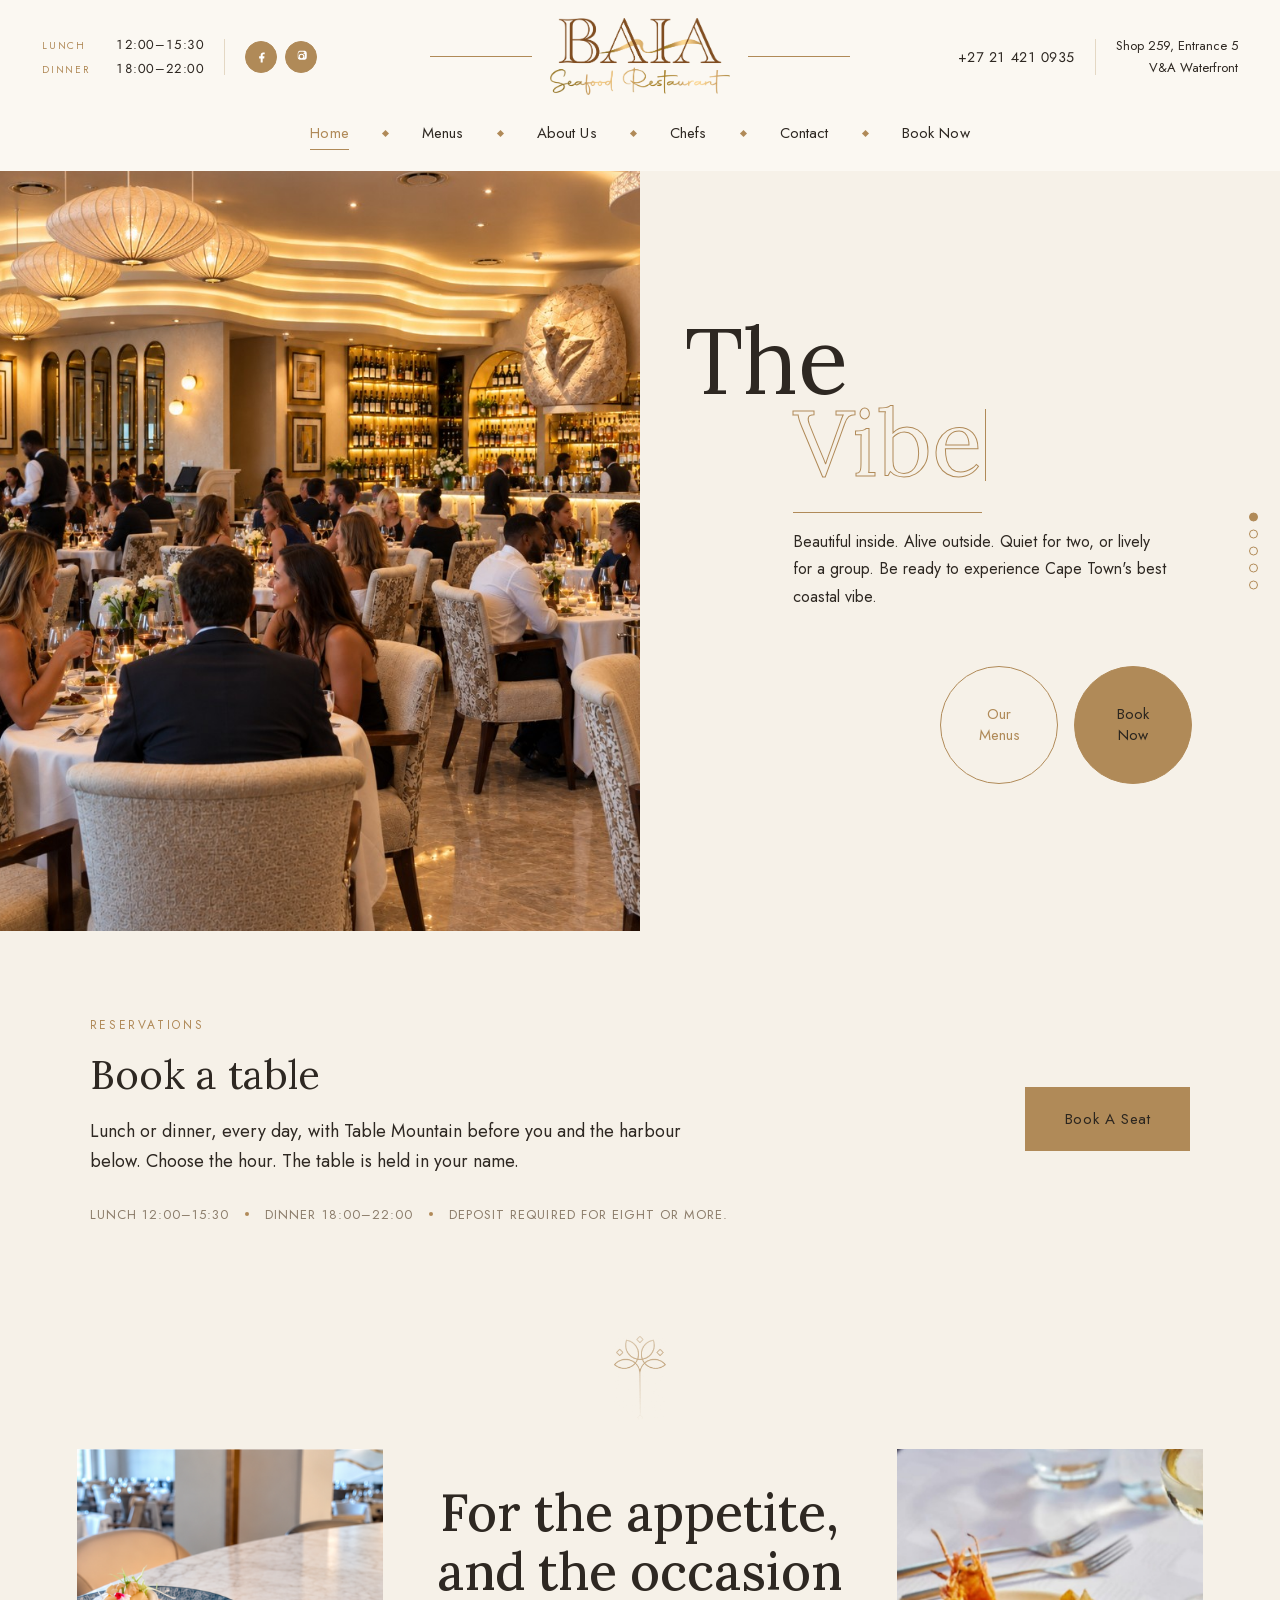
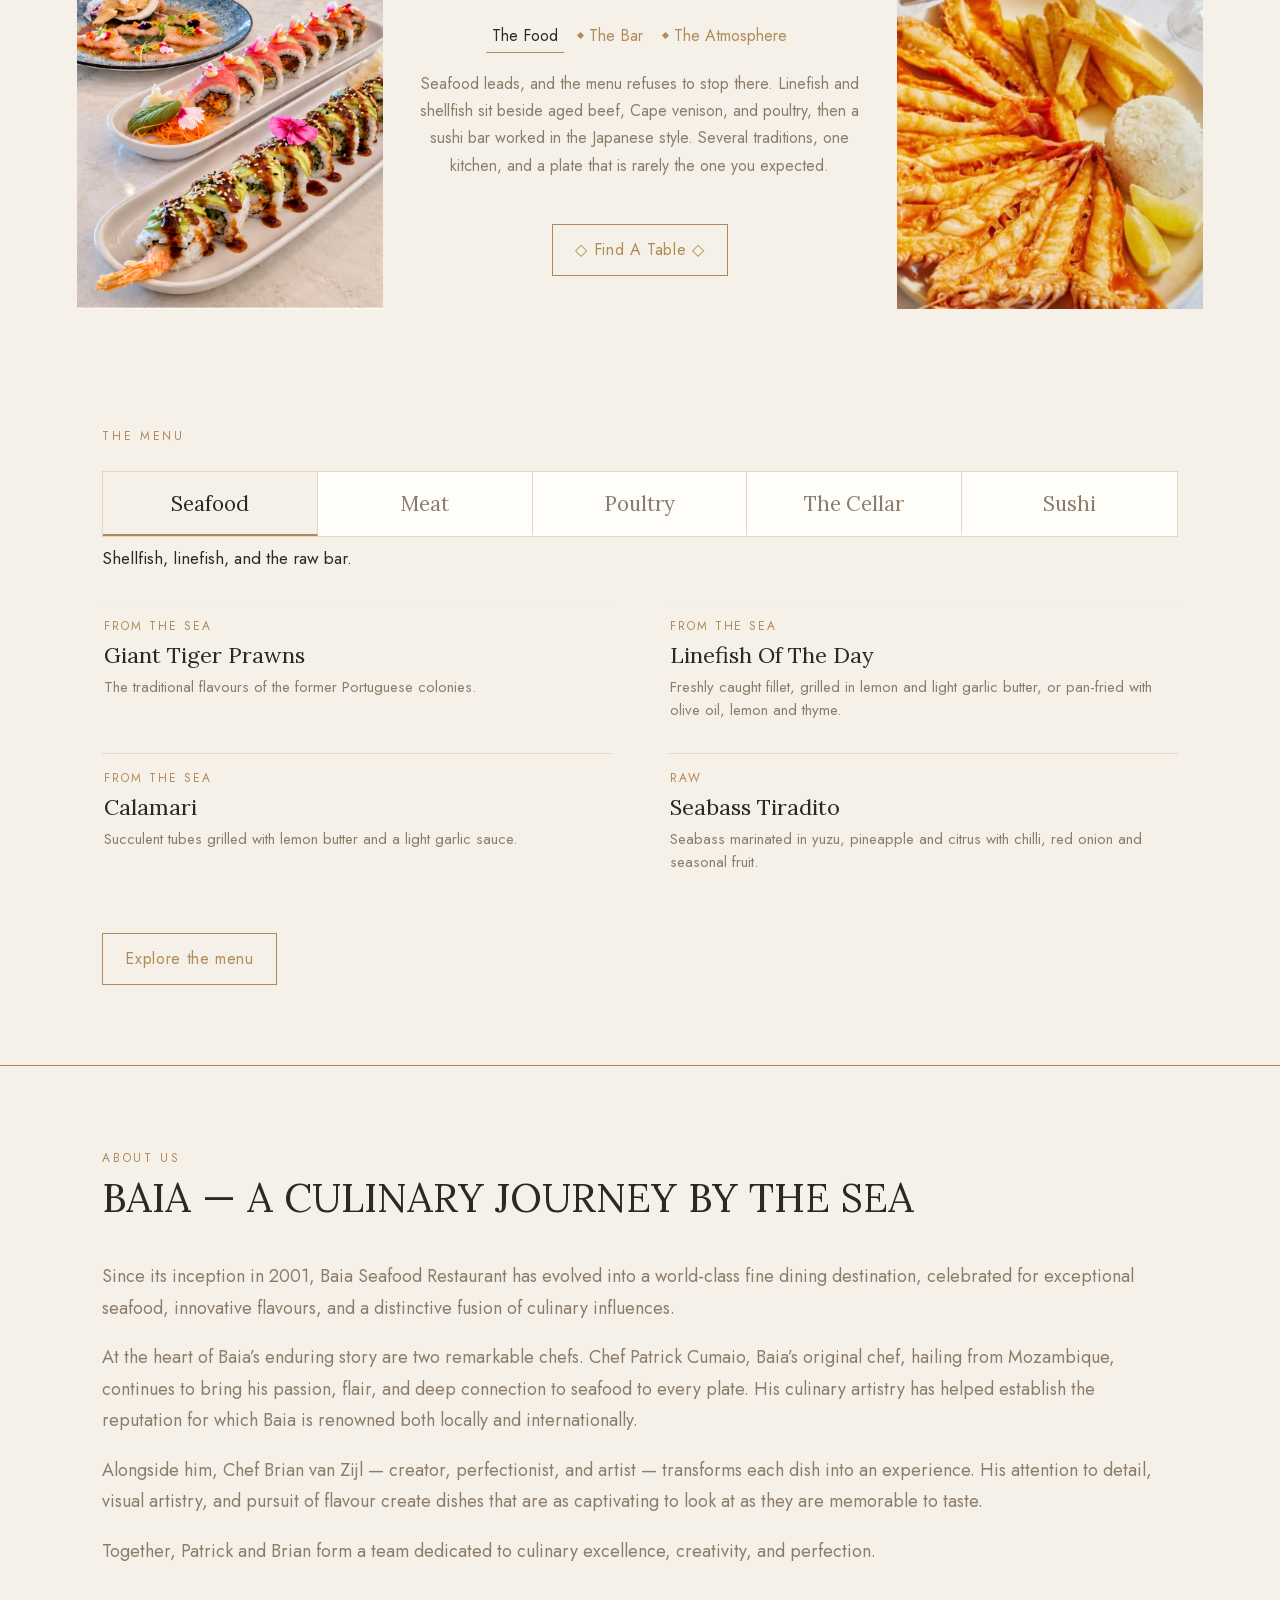
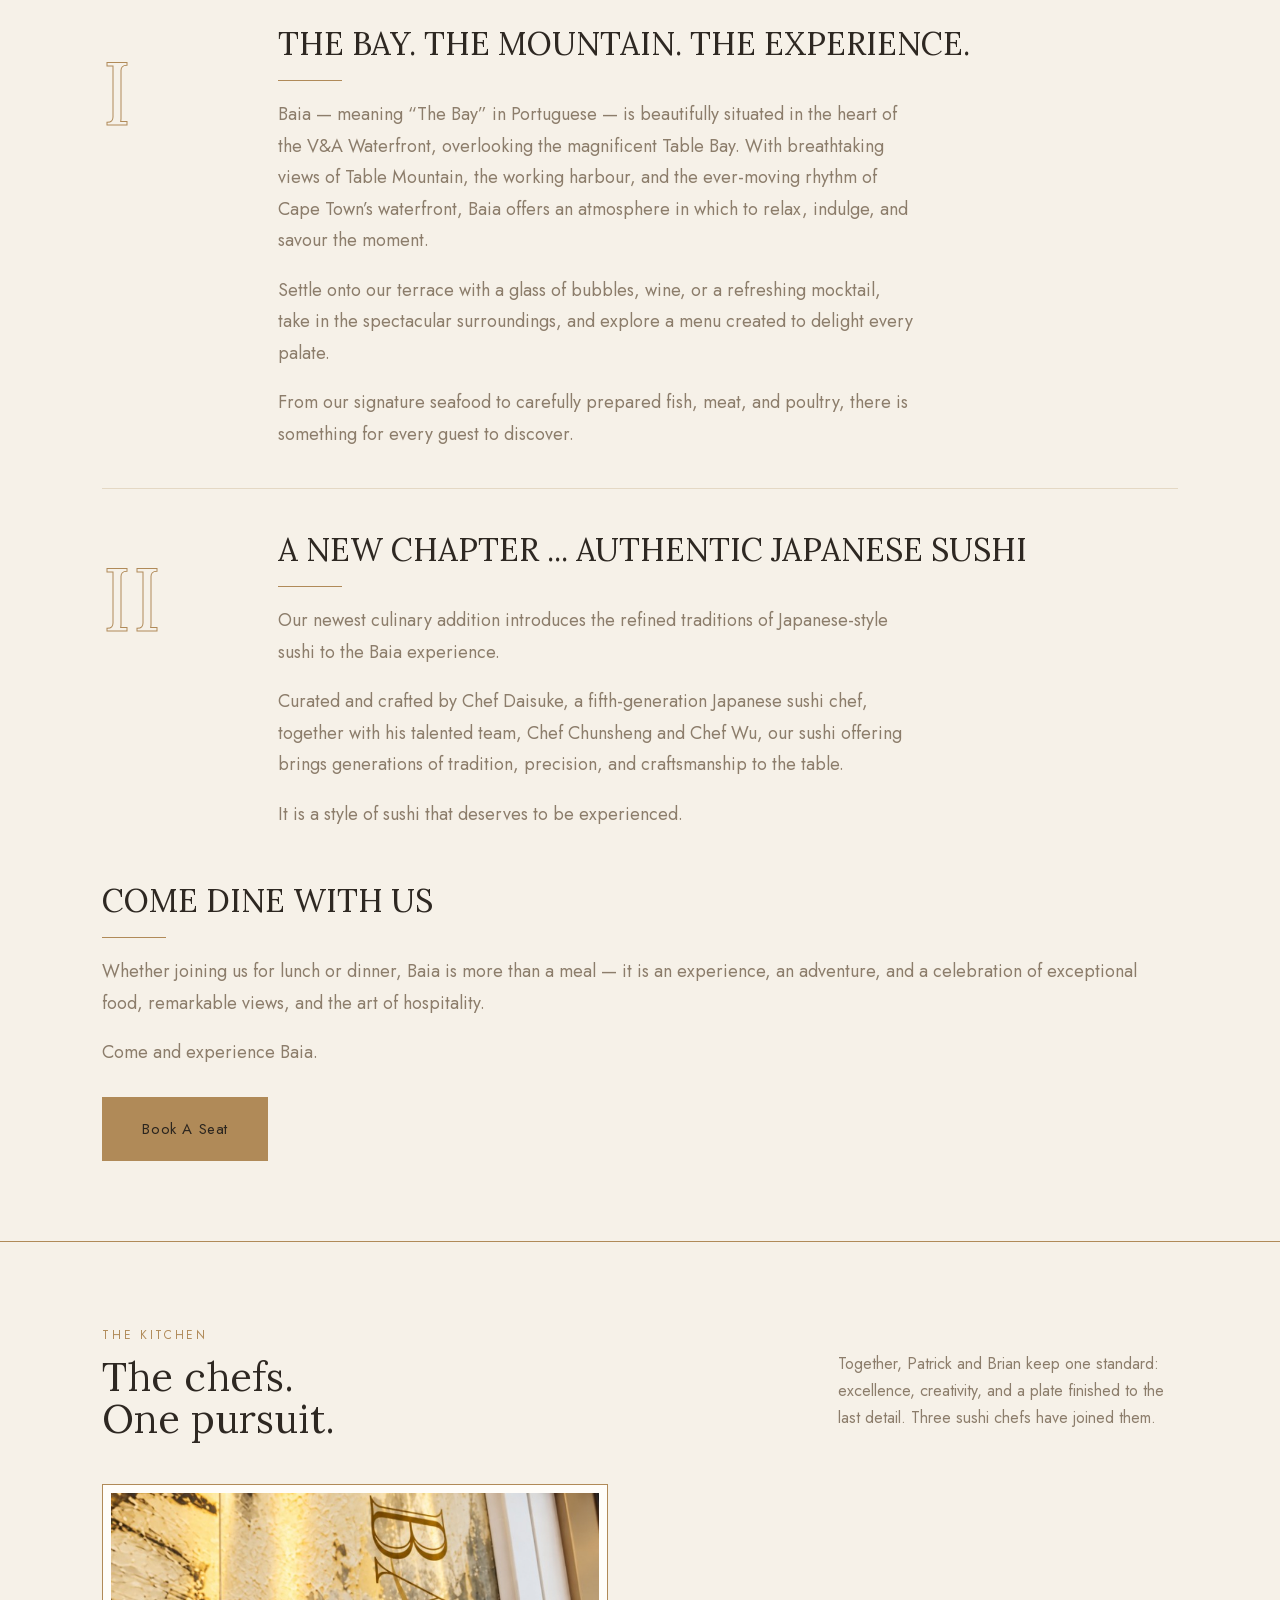
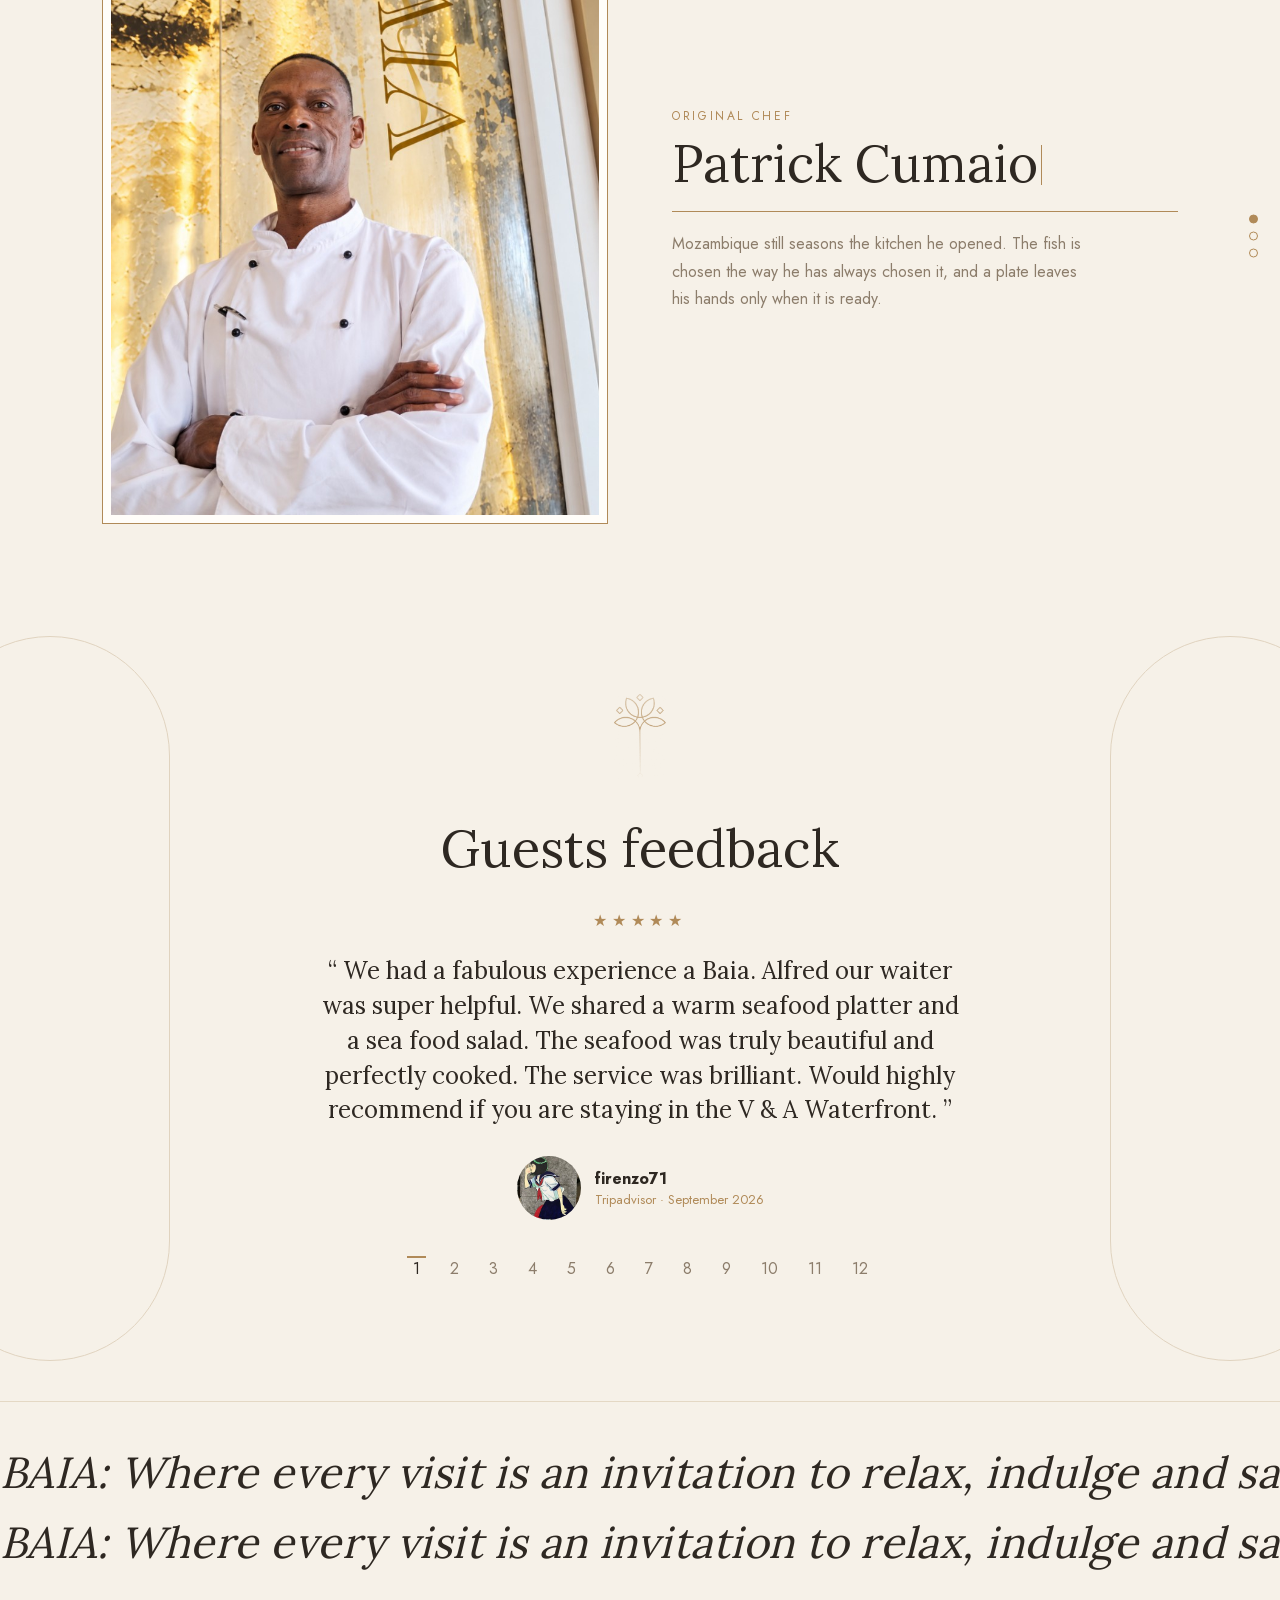
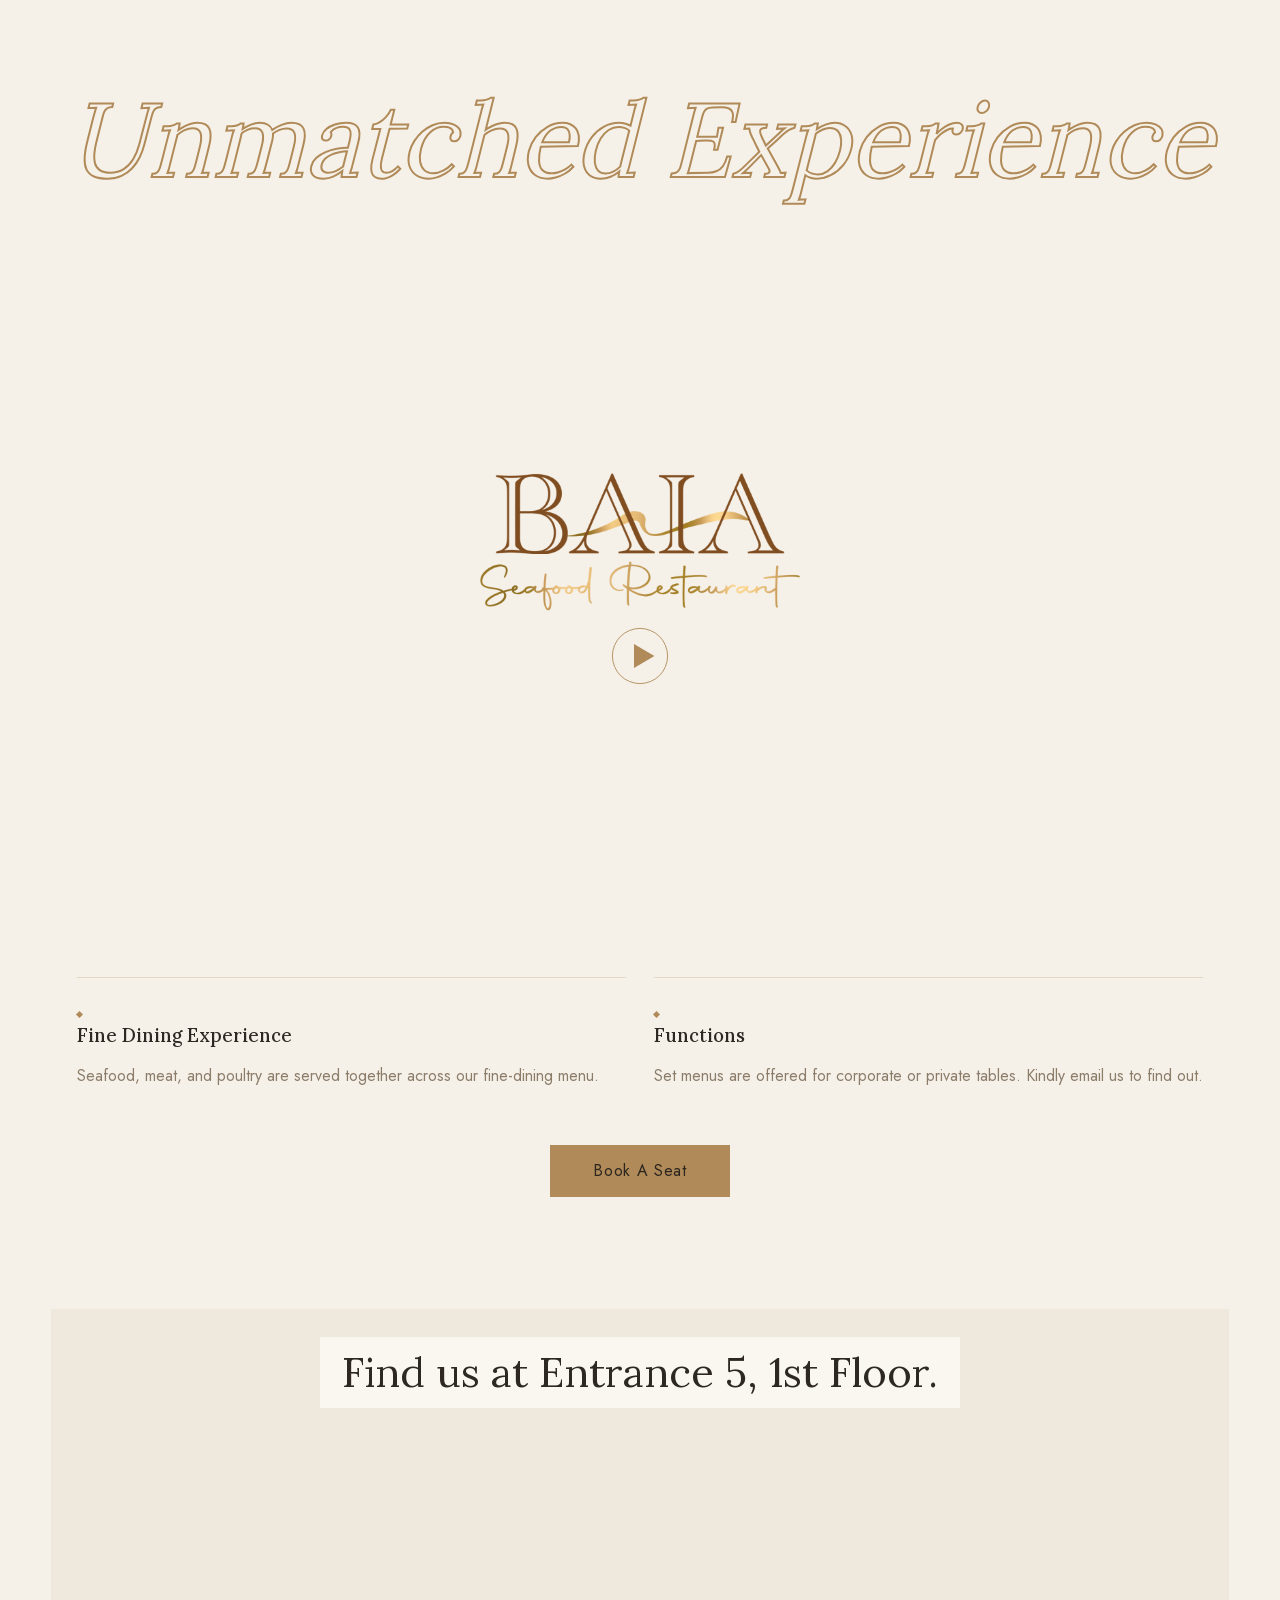
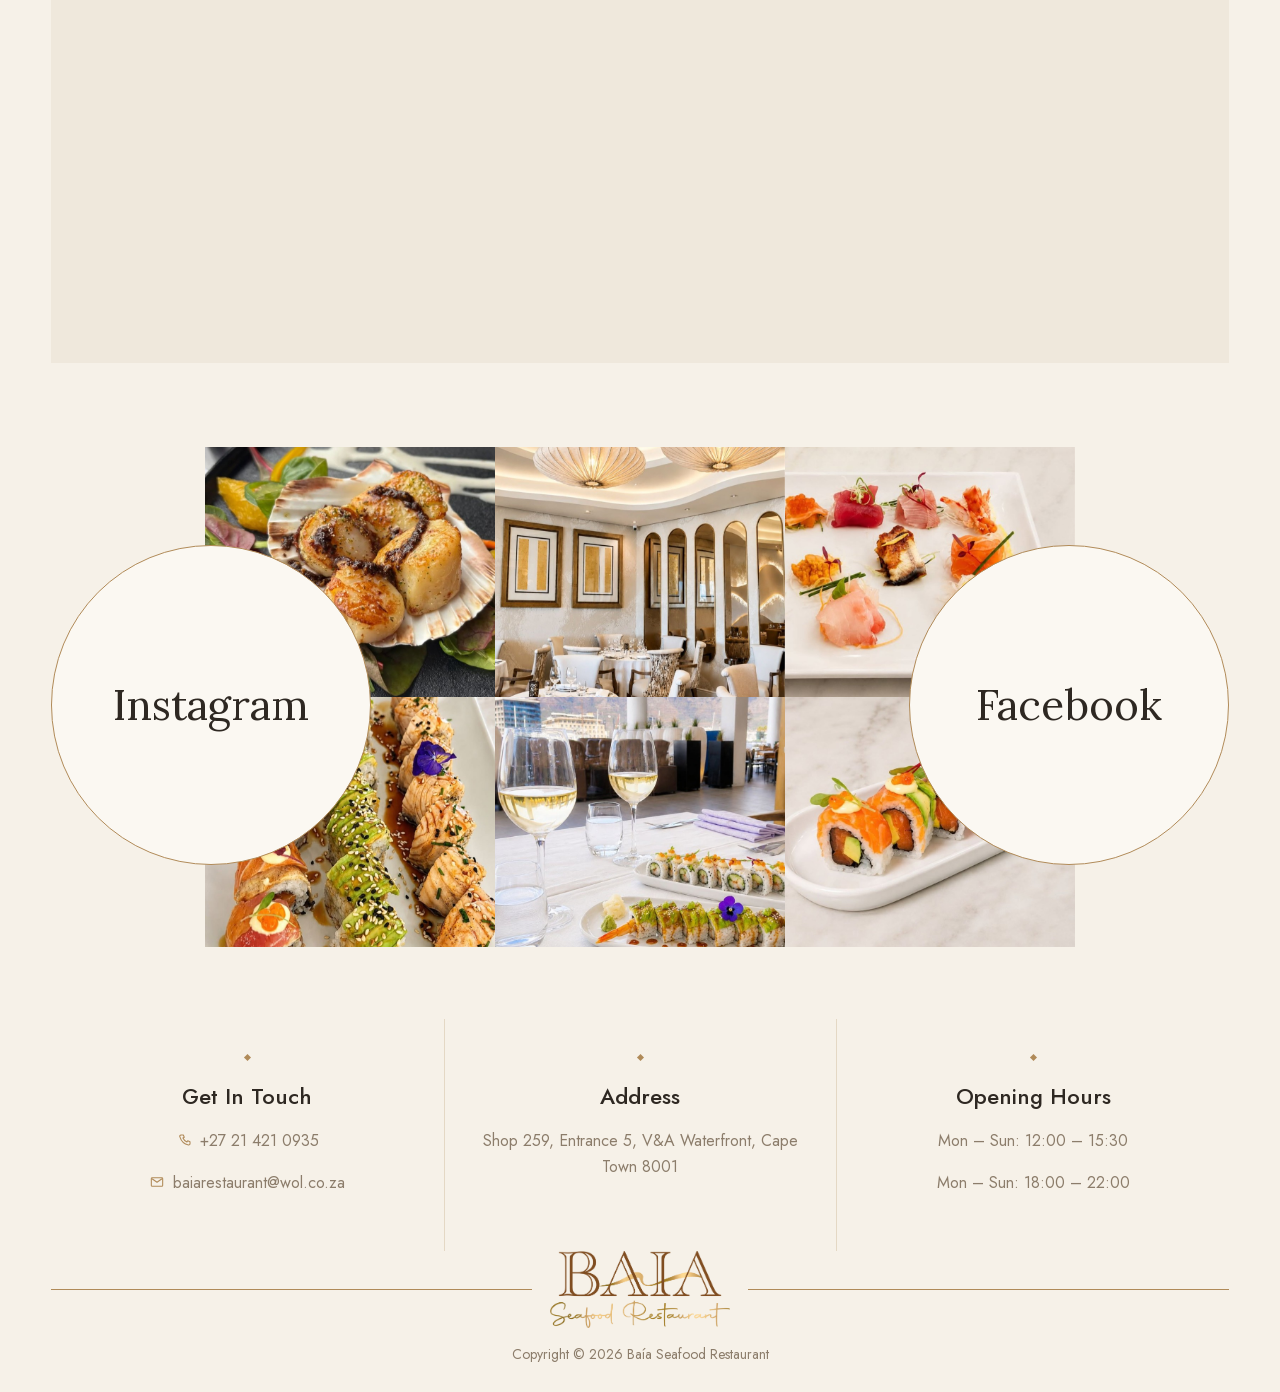
==== index.html @ c6feae3a "Publish the latest home page. Co-authored-by: Cursor <cursoragent@cursor.com>" ====
<!DOCTYPE html><!--lN_wIVDGVqinaaFvFel1m--><html lang="en" class="__variable_c19f6d __variable_d8f060"><head><meta charSet="utf-8"/><meta name="viewport" content="width=device-width, initial-scale=1"/><link rel="preload" href="/_next/static/media/5c0c2bcbaa4149ca-s.p.woff2" as="font" crossorigin="" type="font/woff2"/><link rel="preload" href="/_next/static/media/9dd75fadc5b3df29-s.p.woff2" as="font" crossorigin="" type="font/woff2"/><link rel="preload" as="image" href="/brand/baia-logo.png?v=4"/><link rel="preload" as="image" href="/shapes/s-shape-1.png?v=3"/><link rel="preload" as="image" href="/dishes/sushi-service.png"/><link rel="preload" as="image" href="/atmosphere/dining-floor.jpg"/><link rel="preload" as="image" href="/atmosphere/terrace-tables.jpg"/><link rel="preload" as="image" href="/dishes/prawn-plate.jpg"/><link rel="preload" as="image" href="/atmosphere/hero-3.jpg?v=2"/><link rel="preload" as="image" href="/atmosphere/lantern-room.jpg"/><link rel="preload" as="image" href="/chefs/patrick.jpg"/><link rel="preload" as="image" href="/reviews/firenzo71.jpg"/><link rel="stylesheet" href="/_next/static/css/e482112c09cebced.css" data-precedence="next"/><link rel="preload" as="script" fetchPriority="low" href="/_next/static/chunks/webpack-75a5e3ce0c363631.js"/><script src="/_next/static/chunks/4bd1b696-c023c6e3521b1417.js" async=""></script><script src="/_next/static/chunks/255-9c0c72a5d4870e58.js" async=""></script><script src="/_next/static/chunks/main-app-c6679bb073e35617.js" async=""></script><script src="/_next/static/chunks/619-ba102abea3e3d0e4.js" async=""></script><script src="/_next/static/chunks/813-b9c11788c8caf6c8.js" async=""></script><script src="/_next/static/chunks/app/layout-e9a6f1c3f19a4385.js" async=""></script><script src="/_next/static/chunks/app/page-f9fe40ddd2a63484.js" async=""></script><link rel="preload" as="image" href="/dishes/scallops.jpg"/><link rel="preload" as="image" href="/atmosphere/corner.jpg"/><link rel="preload" as="image" href="/dishes/sashimi.jpg"/><link rel="preload" as="image" href="/dishes/platter.jpg"/><link rel="preload" as="image" href="/atmosphere/terrace.jpg"/><link rel="preload" as="image" href="/dishes/rolls.jpg"/><meta name="next-size-adjust" content=""/><title>Baía Seafood Restaurant</title><meta name="description" content="Baía, pronounced Ba-hia, is a seafood restaurant upstairs at Entrance 5, V&amp;A Waterfront, Cape Town."/><script src="/_next/static/chunks/polyfills-42372ed130431b0a.js" noModule=""></script></head><body><div hidden=""><!--$--><!--/$--></div><div class="loader is-on" aria-hidden="false"><img class="logo " src="/brand/baia-logo.png?v=4" alt="Baía Seafood Restaurant"/></div><header class="site-header "><div class="utility"><div class="utility-side utility-left"><dl class="utility-hours"><div><dt>Lunch</dt><dd>12:00–15:30</dd></div><div><dt>Dinner</dt><dd>18:00–22:00</dd></div></dl><span class="utility-split" aria-hidden="true"></span><span class="follow"><a href="https://www.facebook.com/baiaseafoodrestaurant/" aria-label="Facebook" target="_blank" rel="noreferrer"><svg viewBox="0 0 24 24" aria-hidden="true"><path fill="currentColor" d="M14.8 8.4h2.3V5.4h-2.3c-2.5 0-4.1 1.6-4.1 4.2v1.9H8.2V15h2.5v6.6h3.2V15h2.4l.4-3.5h-2.8V9.7c0-.8.3-1.3 1.3-1.3z"></path></svg></a><a href="https://www.instagram.com/baiaseafoodrestaurant/" aria-label="Instagram" target="_blank" rel="noreferrer"><svg viewBox="0 0 24 24" aria-hidden="true"><path fill="currentColor" d="M12 7.6a4.4 4.4 0 1 0 0 8.8 4.4 4.4 0 0 0 0-8.8zm0 7.2a2.8 2.8 0 1 1 0-5.6 2.8 2.8 0 0 1 0 5.6zM17.2 7.1a1 1 0 1 1-2 0 1 1 0 0 1 2 0zM12 4.4c1.5 0 1.6 0 2.2.1.5 0 .9.1 1.2.2.4.2.6.3.9.6.2.2.4.5.6.9.1.3.2.7.2 1.2.1.6.1.7.1 2.2s0 1.6-.1 2.2c0 .5-.1.9-.2 1.2-.2.4-.4.6-.6.9-.3.2-.5.4-.9.6-.3.1-.7.2-1.2.2-.6.1-.7.1-2.2.1s-1.6 0-2.2-.1c-.5 0-.9-.1-1.2-.2-.4-.2-.6-.4-.9-.6-.2-.3-.4-.5-.6-.9-.1-.3-.2-.7-.2-1.2-.1-.6-.1-.7-.1-2.2s0-1.6.1-2.2c0-.5.1-.9.2-1.2.2-.4.4-.7.6-.9.3-.3.5-.4.9-.6.3-.1.7-.2 1.2-.2.6-.1.7-.1 2.2-.1zm0-1.6c-1.5 0-1.7 0-2.3.1-.6 0-1.1.1-1.5.3-.4.1-.8.4-1.1.7-.3.3-.6.7-.7 1.1-.2.4-.3.9-.3 1.5C6 7.1 6 7.3 6 8.8v2.4c0 1.5 0 1.7.1 2.3.1.6.1 1.1.3 1.5.1.4.4.8.7 1.1.3.3.7.6 1.1.7.4.2.9.3 1.5.3.6.1.8.1 2.3.1h2.4c1.5 0 1.7 0 2.3-.1.6 0 1.1-.1 1.5-.3.4-.1.8-.4 1.1-.7.3-.3.6-.7.7-1.1.2-.4.3-.9.3-1.5.1-.6.1-.8.1-2.3V8.8c0-1.5 0-1.7-.1-2.3 0-.6-.1-1.1-.3-1.5-.1-.4-.4-.8-.7-1.1-.3-.3-.7-.6-1.1-.7-.4-.2-.9-.3-1.5-.3-.6-.1-.8-.1-2.3-.1H12z"></path></svg></a></span></div><div class="utility-center"><span class="rule"></span><a class="utility-logo" aria-label="Baía home" href="/"><img class="logo " src="/brand/baia-logo.png?v=4" alt="Baía Seafood Restaurant"/></a><span class="rule"></span></div><div class="utility-side utility-right"><a class="utility-phone" href="tel:+27214210935">+27 21 421 0935</a><span class="utility-split" aria-hidden="true"></span><a class="utility-address" href="https://www.google.com/maps/search/?api=1&amp;query=Baia+Seafood+Restaurant+Shop+259+Entrance+5+V%26A+Waterfront+Cape+Town+8001" target="_blank" rel="noreferrer"><span>Shop 259, Entrance 5</span><span>V&amp;A Waterfront</span></a></div></div><div class="nav-bar"><a class="nav-logo" aria-label="Baía home" href="/"><img class="logo " src="/brand/baia-logo.png?v=4" alt="Baía Seafood Restaurant"/></a><button type="button" class="burger" aria-label="Open navigation"><span></span><span></span><span></span></button><nav class="main-nav" aria-label="Primary"><a class="is-active" href="/">Home</a><i class="diamond" aria-hidden="true"></i><a href="/#explore">Menus</a><i class="diamond" aria-hidden="true"></i><a href="/#about">About Us</a><i class="diamond" aria-hidden="true"></i><a href="/#chefs">Chefs</a><i class="diamond" aria-hidden="true"></i><a href="/#footer">Contact</a><i class="diamond" aria-hidden="true"></i><a href="https://www.dineplan.com/restaurant/baia-seafood-restaurant" target="_blank" rel="noreferrer">Book Now</a></nav><button type="button" class="dot-grid" aria-label="Open panel"><i></i><i></i><i></i><i></i><i></i><i></i><i></i><i></i><i></i></button></div></header><div class="offcanvas "><button type="button" class="sheet-close">Close</button><img class="logo " src="/brand/baia-logo.png?v=4" alt="Baía Seafood Restaurant"/><p>BAIA: Where every visit is an invitation to relax, indulge and savour the best of Cape Town&#x27;s coastal dining.</p><a class="off-line" href="tel:+27214210935"><svg viewBox="0 0 24 24" aria-hidden="true"><path fill="none" stroke="currentColor" stroke-width="1.6" stroke-linecap="round" stroke-linejoin="round" d="M8 3h3l1.4 3.4-2 1.2a12 12 0 0 0 6 6l1.2-2L21 13v3a2 2 0 0 1-2.2 2A17 17 0 0 1 6 6.2 2 2 0 0 1 8 3z"></path></svg>+27 21 421 0935</a><a class="off-line" href="mailto:baiarestaurant@wol.co.za"><svg viewBox="0 0 24 24" aria-hidden="true"><rect x="3.5" y="5.5" width="17" height="13" rx="1.4" fill="none" stroke="currentColor" stroke-width="1.6"></rect><path d="M4.5 7.2 12 12.4l7.5-5.2" fill="none" stroke="currentColor" stroke-width="1.6" stroke-linejoin="round"></path></svg>baiarestaurant@wol.co.za</a><a class="off-address" href="https://www.google.com/maps/search/?api=1&amp;query=Baia+Seafood+Restaurant+Shop+259+Entrance+5+V%26A+Waterfront+Cape+Town+8001" target="_blank" rel="noreferrer">Shop 259, Entrance 5, V&amp;A Waterfront, Cape Town 8001</a><div class="off-map"><iframe title="Map of Baía at the V&amp;A Waterfront" src="https://maps.google.com/maps?q=Shop%20259%20Entrance%205%20V%26A%20Waterfront%20Cape%20Town%208001&amp;z=16&amp;output=embed" loading="lazy"></iframe><a class="map-open" href="https://www.google.com/maps/search/?api=1&amp;query=Baia+Seafood+Restaurant+Shop+259+Entrance+5+V%26A+Waterfront+Cape+Town+8001" target="_blank" rel="noreferrer" aria-label="Open Shop 259, Entrance 5, V&amp;A Waterfront, Cape Town 8001 in Google Maps"></a></div><a class="btn-fill off-book" href="https://www.dineplan.com/restaurant/baia-seafood-restaurant" target="_blank" rel="noreferrer">Book Now</a></div><div class="cursor-outer" aria-hidden="true"></div><div class="cursor-inner" aria-hidden="true"></div><main><section class="hero"><div class="hero-photo"><div class="hero-depth"><div class="hero-frame is-on " style="background-image:url(/atmosphere/hero-4.jpg?v=2);opacity:1;z-index:3" aria-hidden="false"></div><div class="hero-frame  " style="background-image:url(/atmosphere/occasion.jpg);opacity:0;z-index:2" aria-hidden="true"></div><div class="hero-frame  " style="background-image:url(/atmosphere/hero-1.jpg?v=2);opacity:0;z-index:2" aria-hidden="true"></div><div class="hero-frame  " style="background-image:url(/atmosphere/hero-2.jpg?v=2);opacity:0;z-index:2" aria-hidden="true"></div><div class="hero-frame  " style="background-image:url(/atmosphere/hero-3.jpg?v=2);opacity:0;z-index:2" aria-hidden="true"></div></div></div><div class="hero-copy"><h1 aria-label="The Vibe"><span class="hero-line"><span class="hero-ghost" aria-hidden="true">The</span><span class="hero-live" aria-hidden="true"><i class="hero-caret"></i></span></span><span class="hero-line hero-outline"><span class="hero-ghost" aria-hidden="true">Vibe</span><span class="hero-live" aria-hidden="true"></span><span class="hero-meter" aria-hidden="true"><span style="animation-duration:9520ms"></span></span></span></h1><p>Beautiful inside. Alive outside. Quiet for two, or lively for a group. Be ready to experience Cape Town&#x27;s best coastal vibe.</p><div class="hero-actions"><a class="hero-circle" href="#explore">Our<br/>Menus</a><a class="hero-circle is-gold" href="https://www.dineplan.com/restaurant/baia-seafood-restaurant" target="_blank" rel="noreferrer">Book<br/>Now</a></div></div><div class="hero-dots" role="tablist" aria-label="Hero slides"><button type="button" class="is-on" aria-label="Slide 1"></button><button type="button" class="" aria-label="Slide 2"></button><button type="button" class="" aria-label="Slide 3"></button><button type="button" class="" aria-label="Slide 4"></button><button type="button" class="" aria-label="Slide 5"></button></div></section><section class="booking" id="book"><div class="booking-row"><div class="booking-copy"><p class="kicker">Reservations</p><h2>Book a table</h2><p>Lunch or dinner, every day, with Table Mountain before you and the harbour below. Choose the hour. The table is held in your name.</p><ul class="booking-facts"><li>Lunch 12:00–15:30</li><li>Dinner 18:00–22:00</li><li>Deposit required for eight or more.</li></ul></div><a class="btn-fill booking-cta" href="https://www.dineplan.com/restaurant/baia-seafood-restaurant" target="_blank" rel="noreferrer">Book A Seat</a></div></section><section class="story" id="story"><div class="story-mark"><img class="floral" src="/shapes/s-shape-1.png?v=3" alt=""/></div><div class="reveal  story-grid"><div class="story-photo"><img class="is-on" src="/dishes/sushi-service.png" alt="Sushi and sashimi" aria-hidden="false"/><img class="" src="/atmosphere/dining-floor.jpg" alt="The dining room" aria-hidden="true"/><img class="" src="/atmosphere/terrace-tables.jpg" alt="The terrace and Table Mountain" aria-hidden="true"/></div><div class="story-copy"><h2>For the appetite, and the occasion</h2><div class="tabs"><span><button type="button" class="is-on">The Food</button></span><span><i class="diamond" aria-hidden="true"></i><button type="button" class="">The Bar</button></span><span><i class="diamond" aria-hidden="true"></i><button type="button" class="">The Atmosphere</button></span></div><div class="story-body"><p class="is-in">Seafood leads, and the menu refuses to stop there. Linefish and shellfish sit beside aged beef, Cape venison, and poultry, then a sushi bar worked in the Japanese style. Several traditions, one kitchen, and a plate that is rarely the one you expected.</p></div><a class="btn-line" href="https://www.dineplan.com/restaurant/baia-seafood-restaurant" target="_blank" rel="noreferrer">◇ Find A Table ◇</a></div><div class="story-photo"><img class="is-on" src="/dishes/prawn-plate.jpg" alt="Prawns with rice and chips" aria-hidden="false"/><img class="" src="/atmosphere/hero-3.jpg?v=2" alt="The wine wall" aria-hidden="true"/><img class="" src="/atmosphere/lantern-room.jpg" alt="The dining room in the evening" aria-hidden="true"/></div></div></section><section class="menu-explore" id="explore" aria-label="The menu"><div class="menu-head"><p class="kicker">The menu</p><div class="menu-chapters" role="tablist" aria-label="Menu chapters"><button type="button" role="tab" id="chapter-seafood" aria-selected="true" aria-controls="explore-panel" tabindex="0" class="is-on"><span>Seafood</span></button><button type="button" role="tab" id="chapter-meat" aria-selected="false" aria-controls="explore-panel" tabindex="-1" class=""><span>Meat</span></button><button type="button" role="tab" id="chapter-poultry" aria-selected="false" aria-controls="explore-panel" tabindex="-1" class=""><span>Poultry</span></button><button type="button" role="tab" id="chapter-cellar" aria-selected="false" aria-controls="explore-panel" tabindex="-1" class=""><span>The Cellar</span></button><button type="button" role="tab" id="chapter-sushi" aria-selected="false" aria-controls="explore-panel" tabindex="-1" class=""><span>Sushi</span></button></div><p class="menu-intro">Shellfish, linefish, and the raw bar.</p></div><div class="menu-reel is-single is-still" id="explore-panel" role="tabpanel" aria-labelledby="chapter-seafood" style="--rows:2"></div><button type="button" class="btn-line" aria-haspopup="dialog" aria-expanded="false">Explore the menu</button></section><section class="about" id="about" aria-label="About us"><div class="about-lead"><p class="kicker">About us</p><h2><span class="about-line"><span>BAIA — A CULINARY JOURNEY BY THE SEA</span></span></h2></div><div class="about-prose"><p>Since its inception in 2001, Baia Seafood Restaurant has evolved into a world-class fine dining destination, celebrated for exceptional seafood, innovative flavours, and a distinctive fusion of culinary influences.</p><p>At the heart of Baia’s enduring story are two remarkable chefs. Chef Patrick Cumaio, Baia’s original chef, hailing from Mozambique, continues to bring his passion, flair, and deep connection to seafood to every plate. His culinary artistry has helped establish the reputation for which Baia is renowned both locally and internationally.</p><p>Alongside him, Chef Brian van Zijl — creator, perfectionist, and artist — transforms each dish into an experience. His attention to detail, visual artistry, and pursuit of flavour create dishes that are as captivating to look at as they are memorable to taste.</p><p>Together, Patrick and Brian form a team dedicated to culinary excellence, creativity, and perfection.</p></div><div class="about-spread"><article><span class="about-mark" aria-hidden="true">I</span><div class="about-copy"><h3>THE BAY. THE MOUNTAIN. THE EXPERIENCE.</h3><p>Baia — meaning “The Bay” in Portuguese — is beautifully situated in the heart of the V&amp;A Waterfront, overlooking the magnificent Table Bay. With breathtaking views of Table Mountain, the working harbour, and the ever-moving rhythm of Cape Town’s waterfront, Baia offers an atmosphere in which to relax, indulge, and savour the moment.</p><p>Settle onto our terrace with a glass of bubbles, wine, or a refreshing mocktail, take in the spectacular surroundings, and explore a menu created to delight every palate.</p><p>From our signature seafood to carefully prepared fish, meat, and poultry, there is something for every guest to discover.</p></div></article><article><span class="about-mark" aria-hidden="true">II</span><div class="about-copy"><h3>A NEW CHAPTER ... AUTHENTIC JAPANESE SUSHI</h3><p>Our newest culinary addition introduces the refined traditions of Japanese-style sushi to the Baia experience.</p><p>Curated and crafted by Chef Daisuke, a fifth-generation Japanese sushi chef, together with his talented team, Chef Chunsheng and Chef Wu, our sushi offering brings generations of tradition, precision, and craftsmanship to the table.</p><p>It is a style of sushi that deserves to be experienced.</p></div></article></div><div class="about-close"><h3>COME DINE WITH US</h3><p>Whether joining us for lunch or dinner, Baia is more than a meal — it is an experience, an adventure, and a celebration of exceptional food, remarkable views, and the art of hospitality.</p><p>Come and experience Baia.</p><a class="btn-fill booking-cta" href="https://www.dineplan.com/restaurant/baia-seafood-restaurant" target="_blank" rel="noreferrer">Book A Seat</a></div></section><section class="chefs" id="chefs" aria-label="The chefs"><div class="chefs-head"><div><p class="kicker">The kitchen</p><h2>The chefs.<br/>One pursuit.</h2></div><p>Together, Patrick and Brian keep one standard: excellence, creativity, and a plate finished to the last detail. Three sushi chefs have joined them.</p></div><div class="chef-show"><div class="chef-stage"><div class="chef-layer is-in"><div class="chef-frame"><img src="/chefs/patrick.jpg" alt=""/></div><div class="chef-copy"><p class="kicker">Original chef</p><h3 aria-label="Patrick Cumaio"><span class="chef-name-ghost" aria-hidden="true">Patrick Cumaio</span><span class="chef-name-live" aria-hidden="true">Patrick Cumaio</span></h3><div class="chef-line" aria-hidden="true"><span></span></div><p>Mozambique still seasons the kitchen he opened. The fish is chosen the way he has always chosen it, and a plate leaves his hands only when it is ready.</p></div></div></div><div class="chef-dots" role="tablist" aria-label="Chefs"><button type="button" class="is-on" aria-label="Patrick Cumaio"></button><button type="button" class="" aria-label="Brian van Zijl"></button><button type="button" class="" aria-label="Sushi Chefs"></button></div></div></section><section class="quotes"><div class="frame frame-l"></div><div class="frame frame-r"></div><div class="story-mark"><img class="floral" src="/shapes/s-shape-1.png?v=3" alt=""/></div><h2 class="quotes-title">Guests feedback</h2><a class="quotes-link" href="https://www.tripadvisor.com/ShowUserReviews-g312659-d786129-r1079598096-Baia_Seafood_Restaurant-Cape_Town_Central_Western_Cape.html" target="_blank" rel="noreferrer" aria-label="Read firenzo71&#x27;s review on Tripadvisor"><p class="stars" aria-hidden="true">★★★★★</p><blockquote>“ <!-- -->We had a fabulous experience a Baia. Alfred our waiter was super helpful. We shared a warm seafood platter and a sea food salad. The seafood was truly beautiful and perfectly cooked. The service was brilliant. Would highly recommend if you are staying in the V &amp; A Waterfront.<!-- --> ”</blockquote><figure><img src="/reviews/firenzo71.jpg" alt="firenzo71"/><figcaption><strong>firenzo71</strong><span>Tripadvisor<!-- --> · <!-- -->September 2026</span></figcaption></figure></a><div class="pager"><button type="button" class="is-on">1</button><button type="button" class="">2</button><button type="button" class="">3</button><button type="button" class="">4</button><button type="button" class="">5</button><button type="button" class="">6</button><button type="button" class="">7</button><button type="button" class="">8</button><button type="button" class="">9</button><button type="button" class="">10</button><button type="button" class="">11</button><button type="button" class="">12</button></div></section><section class="marquee" aria-label="BAIA: Where every visit is an invitation to relax, indulge and savour the best of Cape Town&#x27;s coastal dining."><div class="marquee-row"><div class="marquee-track" aria-hidden="true"><span class="marquee-item"><em>BAIA: Where every visit is an invitation to relax, indulge and savour the best of Cape Town&#x27;s coastal dining.</em><i class="diamond"></i></span><span class="marquee-item"><em>BAIA: Where every visit is an invitation to relax, indulge and savour the best of Cape Town&#x27;s coastal dining.</em><i class="diamond"></i></span><span class="marquee-item"><em>BAIA: Where every visit is an invitation to relax, indulge and savour the best of Cape Town&#x27;s coastal dining.</em><i class="diamond"></i></span><span class="marquee-item"><em>BAIA: Where every visit is an invitation to relax, indulge and savour the best of Cape Town&#x27;s coastal dining.</em><i class="diamond"></i></span></div></div><div class="marquee-row marquee-row-rev"><div class="marquee-track" aria-hidden="true"><span class="marquee-item"><em>BAIA: Where every visit is an invitation to relax, indulge and savour the best of Cape Town&#x27;s coastal dining.</em><i class="diamond"></i></span><span class="marquee-item"><em>BAIA: Where every visit is an invitation to relax, indulge and savour the best of Cape Town&#x27;s coastal dining.</em><i class="diamond"></i></span><span class="marquee-item"><em>BAIA: Where every visit is an invitation to relax, indulge and savour the best of Cape Town&#x27;s coastal dining.</em><i class="diamond"></i></span><span class="marquee-item"><em>BAIA: Where every visit is an invitation to relax, indulge and savour the best of Cape Town&#x27;s coastal dining.</em><i class="diamond"></i></span></div></div></section><section class="video-block"><h2 class="video-word">Unmatched Experience</h2><div class="video-stage"><div class="video-cinema is-still" aria-hidden="true"><img class="video-logo" src="/brand/baia-logo.png?v=4" alt=""/><div class="play-btn"><span class="play-mark" aria-hidden="true"><svg viewBox="0 0 120 120"><circle class="play-ring" cx="60" cy="60" r="46" fill="none" stroke="currentColor" stroke-width="1.5"></circle><path class="play-triangle" d="M50 40 L84 60 L50 80 Z" fill="currentColor"></path></svg></span></div></div></div></section><section class="services" aria-label="The house"><div class="services-row"><article><i class="diamond" aria-hidden="true"></i><h3>Fine Dining Experience</h3><p>Seafood, meat, and poultry are served together across our fine-dining menu.</p></article><article><i class="diamond" aria-hidden="true"></i><h3>Functions</h3><p>Set menus are offered for corporate or private tables. Kindly email us to find out.</p></article></div><a class="btn-fill services-book" href="https://www.dineplan.com/restaurant/baia-seafood-restaurant" target="_blank" rel="noreferrer">Book A Seat</a></section><section class="location" id="visit"><div class="loc-top"><div class="map-wrap"><iframe title="Map of Baía at the V&amp;A Waterfront" src="https://maps.google.com/maps?q=Shop%20259%20Entrance%205%20V%26A%20Waterfront%20Cape%20Town%208001&amp;z=16&amp;output=embed" loading="lazy"></iframe><h2 class="map-title">Find us at Entrance 5, 1st Floor.</h2><a class="map-open" href="https://www.google.com/maps/search/?api=1&amp;query=Baia+Seafood+Restaurant+Shop+259+Entrance+5+V%26A+Waterfront+Cape+Town+8001" target="_blank" rel="noreferrer" aria-label="Open Shop 259, Entrance 5, V&amp;A Waterfront, Cape Town 8001 in Google Maps"></a></div></div></section><section class="instagram" id="instagram"><a class="ig-badge" href="https://www.instagram.com/baiaseafoodrestaurant/" target="_blank" rel="noreferrer">Instagram</a><a class="ig-badge is-facebook" href="https://www.facebook.com/baiaseafoodrestaurant/" target="_blank" rel="noreferrer">Facebook</a><div class="ig-grid"><a href="https://www.instagram.com/baiaseafoodrestaurant/" target="_blank" rel="noreferrer"><img src="/dishes/scallops.jpg" alt=""/></a><a href="https://www.instagram.com/baiaseafoodrestaurant/" target="_blank" rel="noreferrer"><img src="/atmosphere/corner.jpg" alt=""/></a><a href="https://www.instagram.com/baiaseafoodrestaurant/" target="_blank" rel="noreferrer"><img src="/dishes/sashimi.jpg" alt=""/></a><a href="https://www.instagram.com/baiaseafoodrestaurant/" target="_blank" rel="noreferrer"><img src="/dishes/platter.jpg" alt=""/></a><a href="https://www.instagram.com/baiaseafoodrestaurant/" target="_blank" rel="noreferrer"><img src="/atmosphere/terrace.jpg" alt=""/></a><a href="https://www.instagram.com/baiaseafoodrestaurant/" target="_blank" rel="noreferrer"><img src="/dishes/rolls.jpg" alt=""/></a></div></section><!--$--><!--/$--></main><footer class="site-footer" id="footer"><div class="foot-grid"><section><i class="diamond" aria-hidden="true"></i><h2>Get In Touch</h2><p class="foot-contact"><svg viewBox="0 0 24 24" aria-hidden="true"><path fill="none" stroke="currentColor" stroke-width="1.6" stroke-linecap="round" stroke-linejoin="round" d="M8 3h3l1.4 3.4-2 1.2a12 12 0 0 0 6 6l1.2-2L21 13v3a2 2 0 0 1-2.2 2A17 17 0 0 1 6 6.2 2 2 0 0 1 8 3z"></path></svg><a href="tel:+27214210935">+27 21 421 0935</a></p><p class="foot-contact"><svg viewBox="0 0 24 24" aria-hidden="true"><rect x="3.5" y="5.5" width="17" height="13" rx="1.4" fill="none" stroke="currentColor" stroke-width="1.6"></rect><path d="M4.5 7.2 12 12.4l7.5-5.2" fill="none" stroke="currentColor" stroke-width="1.6" stroke-linejoin="round"></path></svg><a href="mailto:baiarestaurant@wol.co.za">baiarestaurant@wol.co.za</a></p></section><section><i class="diamond" aria-hidden="true"></i><h2>Address</h2><p>Shop 259, Entrance 5, V&amp;A Waterfront, Cape Town 8001</p></section><section><i class="diamond" aria-hidden="true"></i><h2>Opening Hours</h2><p class="copper">Mon – Sun: 12:00 – 15:30</p><p class="copper">Mon – Sun: 18:00 – 22:00</p></section></div><div class="foot-logo"><img class="logo " src="/brand/baia-logo.png?v=4" alt="Baía Seafood Restaurant"/></div><div class="foot-bottom"><p>Copyright © <!-- -->2026<!-- --> <!-- -->Baía Seafood Restaurant</p></div></footer><button type="button" class="to-top " aria-label="Back to top">↑</button><script src="/_next/static/chunks/webpack-75a5e3ce0c363631.js" id="_R_" async=""></script><script>(self.__next_f=self.__next_f||[]).push([0])</script><script>self.__next_f.push([1,"1:\"$Sreact.fragment\"\n2:I[1421,[\"619\",\"static/chunks/619-ba102abea3e3d0e4.js\",\"813\",\"static/chunks/813-b9c11788c8caf6c8.js\",\"177\",\"static/chunks/app/layout-e9a6f1c3f19a4385.js\"],\"Shell\"]\n3:I[9766,[],\"\"]\n4:I[8924,[],\"\"]\n5:I[6965,[\"619\",\"static/chunks/619-ba102abea3e3d0e4.js\",\"813\",\"static/chunks/813-b9c11788c8caf6c8.js\",\"974\",\"static/chunks/app/page-f9fe40ddd2a63484.js\"],\"HomeView\"]\n6:I[4431,[],\"OutletBoundary\"]\n8:I[5278,[],\"AsyncMetadataOutlet\"]\na:I[4431,[],\"ViewportBoundary\"]\nc:I[4431,[],\"MetadataBoundary\"]\nd:\"$Sreact.suspense\"\nf:I[7150,[],\"\"]\n:HL[\"/_next/static/media/5c0c2bcbaa4149ca-s.p.woff2\",\"font\",{\"crossOrigin\":\"\",\"type\":\"font/woff2\"}]\n:HL[\"/_next/static/media/9dd75fadc5b3df29-s.p.woff2\",\"font\",{\"crossOrigin\":\"\",\"type\":\"font/woff2\"}]\n:HL[\"/_next/static/css/e482112c09cebced.css\",\"style\"]\n"])</script><script>self.__next_f.push([1,"0:{\"P\":null,\"b\":\"lN-wIVDGVqinaaFvFel1m\",\"p\":\"\",\"c\":[\"\",\"\"],\"i\":false,\"f\":[[[\"\",{\"children\":[\"__PAGE__\",{}]},\"$undefined\",\"$undefined\",true],[\"\",[\"$\",\"$1\",\"c\",{\"children\":[[[\"$\",\"link\",\"0\",{\"rel\":\"stylesheet\",\"href\":\"/_next/static/css/e482112c09cebced.css\",\"precedence\":\"next\",\"crossOrigin\":\"$undefined\",\"nonce\":\"$undefined\"}]],[\"$\",\"html\",null,{\"lang\":\"en\",\"className\":\"__variable_c19f6d __variable_d8f060\",\"suppressHydrationWarning\":true,\"children\":[\"$\",\"body\",null,{\"suppressHydrationWarning\":true,\"children\":[\"$\",\"$L2\",null,{\"children\":[\"$\",\"$L3\",null,{\"parallelRouterKey\":\"children\",\"error\":\"$undefined\",\"errorStyles\":\"$undefined\",\"errorScripts\":\"$undefined\",\"template\":[\"$\",\"$L4\",null,{}],\"templateStyles\":\"$undefined\",\"templateScripts\":\"$undefined\",\"notFound\":[[[\"$\",\"title\",null,{\"children\":\"404: This page could not be found.\"}],[\"$\",\"div\",null,{\"style\":{\"fontFamily\":\"system-ui,\\\"Segoe UI\\\",Roboto,Helvetica,Arial,sans-serif,\\\"Apple Color Emoji\\\",\\\"Segoe UI Emoji\\\"\",\"height\":\"100vh\",\"textAlign\":\"center\",\"display\":\"flex\",\"flexDirection\":\"column\",\"alignItems\":\"center\",\"justifyContent\":\"center\"},\"children\":[\"$\",\"div\",null,{\"children\":[[\"$\",\"style\",null,{\"dangerouslySetInnerHTML\":{\"__html\":\"body{color:#000;background:#fff;margin:0}.next-error-h1{border-right:1px solid rgba(0,0,0,.3)}@media (prefers-color-scheme:dark){body{color:#fff;background:#000}.next-error-h1{border-right:1px solid rgba(255,255,255,.3)}}\"}}],[\"$\",\"h1\",null,{\"className\":\"next-error-h1\",\"style\":{\"display\":\"inline-block\",\"margin\":\"0 20px 0 0\",\"padding\":\"0 23px 0 0\",\"fontSize\":24,\"fontWeight\":500,\"verticalAlign\":\"top\",\"lineHeight\":\"49px\"},\"children\":404}],[\"$\",\"div\",null,{\"style\":{\"display\":\"inline-block\"},\"children\":[\"$\",\"h2\",null,{\"style\":{\"fontSize\":14,\"fontWeight\":400,\"lineHeight\":\"49px\",\"margin\":0},\"children\":\"This page could not be found.\"}]}]]}]}]],[]],\"forbidden\":\"$undefined\",\"unauthorized\":\"$undefined\"}]}]}]}]]}],{\"children\":[\"__PAGE__\",[\"$\",\"$1\",\"c\",{\"children\":[[\"$\",\"$L5\",null,{}],null,[\"$\",\"$L6\",null,{\"children\":[\"$L7\",[\"$\",\"$L8\",null,{\"promise\":\"$@9\"}]]}]]}],{},null,false]},null,false],[\"$\",\"$1\",\"h\",{\"children\":[null,[[\"$\",\"$La\",null,{\"children\":\"$Lb\"}],[\"$\",\"meta\",null,{\"name\":\"next-size-adjust\",\"content\":\"\"}]],[\"$\",\"$Lc\",null,{\"children\":[\"$\",\"div\",null,{\"hidden\":true,\"children\":[\"$\",\"$d\",null,{\"fallback\":null,\"children\":\"$Le\"}]}]}]]}],false]],\"m\":\"$undefined\",\"G\":[\"$f\",[]],\"s\":false,\"S\":true}\n"])</script><script>self.__next_f.push([1,"b:[[\"$\",\"meta\",\"0\",{\"charSet\":\"utf-8\"}],[\"$\",\"meta\",\"1\",{\"name\":\"viewport\",\"content\":\"width=device-width, initial-scale=1\"}]]\n7:null\n"])</script><script>self.__next_f.push([1,"9:{\"metadata\":[[\"$\",\"title\",\"0\",{\"children\":\"Baía Seafood Restaurant\"}],[\"$\",\"meta\",\"1\",{\"name\":\"description\",\"content\":\"Baía, pronounced Ba-hia, is a seafood restaurant upstairs at Entrance 5, V\u0026A Waterfront, Cape Town.\"}]],\"error\":null,\"digest\":\"$undefined\"}\n"])</script><script>self.__next_f.push([1,"e:\"$9:metadata\"\n"])</script></body></html>
---- _next/static/css/e482112c09cebced.css ----
@font-face{font-family:Lora;font-style:normal;font-weight:400 700;font-display:swap;src:url(/_next/static/media/03b436aa846269de-s.woff2) format("woff2");unicode-range:u+0460-052f,u+1c80-1c8a,u+20b4,u+2de0-2dff,u+a640-a69f,u+fe2e-fe2f}@font-face{font-family:Lora;font-style:normal;font-weight:400 700;font-display:swap;src:url(/_next/static/media/0086f8992871c45b-s.woff2) format("woff2");unicode-range:u+0301,u+0400-045f,u+0490-0491,u+04b0-04b1,u+2116}@font-face{font-family:Lora;font-style:normal;font-weight:400 700;font-display:swap;src:url(/_next/static/media/ab00a911ac2adf48-s.woff2) format("woff2");unicode-range:u+0302-0303,u+0305,u+0307-0308,u+0310,u+0312,u+0315,u+031a,u+0326-0327,u+032c,u+032f-0330,u+0332-0333,u+0338,u+033a,u+0346,u+034d,u+0391-03a1,u+03a3-03a9,u+03b1-03c9,u+03d1,u+03d5-03d6,u+03f0-03f1,u+03f4-03f5,u+2016-2017,u+2034-2038,u+203c,u+2040,u+2043,u+2047,u+2050,u+2057,u+205f,u+2070-2071,u+2074-209f,u+20d0-20dc,u+20e1,u+20e5-20ef,u+2100-2112,u+2114-2115,u+2117-2121,u+2123-214f,u+2190,u+2192,u+2194-21ae,u+21b0-21e5,u+21f1-21f2,u+21f4-2211,u+2213-2214,u+2216-22ff,u+2308-230b,u+2310,u+2319,u+231c-2321,u+2336-237a,u+237c,u+2395,u+239b-23b7,u+23d0,u+23dc-23e1,u+2474-2475,u+25af,u+25b3,u+25b7,u+25bd,u+25c1,u+25ca,u+25cc,u+25fb,u+266d-266f,u+27c0-27ff,u+2900-2aff,u+2b0e-2b11,u+2b30-2b4c,u+2bfe,u+3030,u+ff5b,u+ff5d,u+1d400-1d7ff,u+1ee??}@font-face{font-family:Lora;font-style:normal;font-weight:400 700;font-display:swap;src:url(/_next/static/media/36008747766f78c6-s.woff2) format("woff2");unicode-range:u+0001-000c,u+000e-001f,u+007f-009f,u+20dd-20e0,u+20e2-20e4,u+2150-218f,u+2190,u+2192,u+2194-2199,u+21af,u+21e6-21f0,u+21f3,u+2218-2219,u+2299,u+22c4-22c6,u+2300-243f,u+2440-244a,u+2460-24ff,u+25a0-27bf,u+28??,u+2921-2922,u+2981,u+29bf,u+29eb,u+2b??,u+4dc0-4dff,u+fff9-fffb,u+10140-1018e,u+10190-1019c,u+101a0,u+101d0-101fd,u+102e0-102fb,u+10e60-10e7e,u+1d2c0-1d2d3,u+1d2e0-1d37f,u+1f0??,u+1f100-1f1ae,u+1f1e6-1f1ff,u+1f30d-1f30f,u+1f315,u+1f31c,u+1f31e,u+1f320-1f32c,u+1f336,u+1f378,u+1f37d,u+1f382,u+1f393-1f39f,u+1f3a7-1f3a8,u+1f3ac-1f3af,u+1f3c2,u+1f3c4-1f3c6,u+1f3ca-1f3ce,u+1f3d4-1f3e0,u+1f3ed,u+1f3f1-1f3f3,u+1f3f5-1f3f7,u+1f408,u+1f415,u+1f41f,u+1f426,u+1f43f,u+1f441-1f442,u+1f444,u+1f446-1f449,u+1f44c-1f44e,u+1f453,u+1f46a,u+1f47d,u+1f4a3,u+1f4b0,u+1f4b3,u+1f4b9,u+1f4bb,u+1f4bf,u+1f4c8-1f4cb,u+1f4d6,u+1f4da,u+1f4df,u+1f4e3-1f4e6,u+1f4ea-1f4ed,u+1f4f7,u+1f4f9-1f4fb,u+1f4fd-1f4fe,u+1f503,u+1f507-1f50b,u+1f50d,u+1f512-1f513,u+1f53e-1f54a,u+1f54f-1f5fa,u+1f610,u+1f650-1f67f,u+1f687,u+1f68d,u+1f691,u+1f694,u+1f698,u+1f6ad,u+1f6b2,u+1f6b9-1f6ba,u+1f6bc,u+1f6c6-1f6cf,u+1f6d3-1f6d7,u+1f6e0-1f6ea,u+1f6f0-1f6f3,u+1f6f7-1f6fc,u+1f700-1f80b,u+1f810-1f847,u+1f850-1f859,u+1f860-1f887,u+1f890-1f8ad,u+1f8b0-1f8bb,u+1f8c0-1f8c1,u+1f8d0-1f8d8,u+1f900-1f90b,u+1f93b,u+1f946,u+1f984,u+1f996,u+1f9e9,u+1fa00-1fa6f,u+1fa70-1fa7c,u+1fa80-1fac6,u+1fac8,u+1facc-1fadd,u+1fadf-1faeb,u+1faef-1fafa,u+1fb??}@font-face{font-family:Lora;font-style:normal;font-weight:400 700;font-display:swap;src:url(/_next/static/media/6d38f9d4e0f4772b-s.woff2) format("woff2");unicode-range:u+0102-0103,u+0110-0111,u+0128-0129,u+0168-0169,u+01a0-01a1,u+01af-01b0,u+0300-0301,u+0303-0304,u+0308-0309,u+0323,u+0329,u+1ea0-1ef9,u+20ab}@font-face{font-family:Lora;font-style:normal;font-weight:400 700;font-display:swap;src:url(/_next/static/media/08aedeceaf1dcd57-s.woff2) format("woff2");unicode-range:u+0100-02ba,u+02bd-02c5,u+02c7-02cc,u+02ce-02d7,u+02dd-02ff,u+0304,u+0308,u+0329,u+1d00-1dbf,u+1e00-1e9f,u+1ef2-1eff,u+2020,u+20a0-20ab,u+20ad-20c4,u+2113,u+2c60-2c7f,u+a720-a7ff}@font-face{font-family:Lora;font-style:normal;font-weight:400 700;font-display:swap;src:url(/_next/static/media/5c0c2bcbaa4149ca-s.p.woff2) format("woff2");unicode-range:u+00??,u+0131,u+0152-0153,u+02bb-02bc,u+02c6,u+02da,u+02dc,u+0304,u+0308,u+0329,u+2000-206f,u+20ac,u+2122,u+2191,u+2193,u+2212,u+2215,u+feff,u+fffd}@font-face{font-family:Lora Fallback;src:local("Times New Roman");ascent-override:87.33%;descent-override:23.78%;line-gap-override:0.00%;size-adjust:115.20%}.__className_c19f6d{font-family:Lora,Lora Fallback;font-style:normal}.__variable_c19f6d{--font-lora:"Lora","Lora Fallback"}@font-face{font-family:Jost;font-style:normal;font-weight:100 900;font-display:swap;src:url(/_next/static/media/b8c37bb59076c047-s.woff2) format("woff2");unicode-range:u+0301,u+0400-045f,u+0490-0491,u+04b0-04b1,u+2116}@font-face{font-family:Jost;font-style:normal;font-weight:100 900;font-display:swap;src:url(/_next/static/media/5bbac197f803cc34-s.woff2) format("woff2");unicode-range:u+0100-02ba,u+02bd-02c5,u+02c7-02cc,u+02ce-02d7,u+02dd-02ff,u+0304,u+0308,u+0329,u+1d00-1dbf,u+1e00-1e9f,u+1ef2-1eff,u+2020,u+20a0-20ab,u+20ad-20c4,u+2113,u+2c60-2c7f,u+a720-a7ff}@font-face{font-family:Jost;font-style:normal;font-weight:100 900;font-display:swap;src:url(/_next/static/media/9dd75fadc5b3df29-s.p.woff2) format("woff2");unicode-range:u+00??,u+0131,u+0152-0153,u+02bb-02bc,u+02c6,u+02da,u+02dc,u+0304,u+0308,u+0329,u+2000-206f,u+20ac,u+2122,u+2191,u+2193,u+2212,u+2215,u+feff,u+fffd}@font-face{font-family:Jost Fallback;src:local("Arial");ascent-override:111.45%;descent-override:39.06%;line-gap-override:0.00%;size-adjust:96.01%}.__className_d8f060{font-family:Jost,Jost Fallback;font-style:normal}.__variable_d8f060{--font-jost:"Jost","Jost Fallback"}:root{--green:#f6f1e8;--deep:#2c261f;--black:#fbf8f2;--black-2:#fffdf9;--copper:#b08a58;--sage:#8c7d6b;--cream:#2e2822;--line:#e4d8c4;--font-serif:var(--font-lora),"Lora",serif;--font-sans:var(--font-jost),"Jost",sans-serif}*{box-sizing:border-box}html{scroll-behavior:smooth}body{margin:0;background:var(--green);color:var(--cream);font-family:var(--font-sans);font-weight:400;overflow-x:clip}img{max-width:100%;display:block;object-fit:cover}a{color:inherit;text-decoration:none}button,input,select,textarea{font:inherit;color:inherit}button{cursor:pointer;background:none;border:0}h1,h2,h3{font-family:var(--font-serif);font-weight:500;margin:0}.diamond{width:5px;height:5px;background:var(--copper);transform:rotate(45deg);display:inline-block;flex:none}img.logo{width:180px;max-width:180px;height:auto;object-fit:contain;border-radius:0;transition:transform .7s ease}img.logo:hover{transform:scale(1.045)}.loader img.logo{width:168px;max-width:168px;animation:logoBlink 1.5s ease-in-out infinite}@keyframes logoBlink{0%,38%{opacity:1}50%{opacity:.16}64%,to{opacity:1}}img.floral{width:52px;max-width:52px;height:auto;display:block;margin-inline:auto;object-fit:contain;border-radius:0;padding:0}.copper,.kicker{color:var(--copper)}.kicker{letter-spacing:.08em;font-size:14px}.btn-fill,.btn-line{display:inline-flex;align-items:center;justify-content:center;min-height:52px;padding:0 22px;letter-spacing:.04em}.btn-fill{background:var(--copper);color:var(--deep);transition:background .3s ease,color .3s ease,transform .3s ease}.btn-fill:hover{background:#c4a36e;transform:translateY(-2px)}.btn-line{border:1px solid var(--copper);color:var(--copper);transition:background .3s ease,color .3s ease}.btn-line:hover{background:var(--copper);color:var(--deep)}.hero-circle{transition:background .3s ease,color .3s ease}.hero-circle:hover{background:var(--copper);color:var(--deep)}.dish,.has-drop>button,.main-nav a{transition:color .3s ease}.cursor-inner,.cursor-outer{position:fixed;left:0;top:0;z-index:90;border-radius:50%;pointer-events:none;transform:translate(var(--cx,-100px),var(--cy,-100px)) translate(-50%,-50%)}.cursor-outer{width:36px;height:36px;border:1px solid var(--copper);transition:width .25s,height .25s,background .25s}.cursor-inner{width:6px;height:6px;background:var(--copper)}html.is-pointer .cursor-outer{width:56px;height:56px;background:rgba(176,138,88,.16)}@media (pointer:coarse){.cursor-inner,.cursor-outer{display:none}}.loader{position:fixed;inset:0;z-index:80;background:var(--green);display:grid;place-items:center;opacity:0;pointer-events:none;transition:opacity .5s ease}.loader.is-on{opacity:1;pointer-events:auto}.site-header{position:-webkit-sticky;position:sticky;top:0;z-index:40;background:var(--black)}.follow,.has-drop,.main-nav,.tabs,.tabs span,.utility,.utility-center,.utility-side{display:flex;align-items:center}.utility{display:grid;grid-template-columns:minmax(0,1fr) auto minmax(0,1fr);align-items:center;grid-gap:28px;gap:28px;padding:18px 42px 8px;color:var(--sage);font-size:13px}.utility-side{gap:20px;min-width:0}.utility-left{justify-content:flex-start}.utility-right{justify-content:flex-end}.utility-center{gap:18px;justify-content:center}.utility-center .rule{width:clamp(64px,8vw,140px);height:1px;background:var(--copper)}.utility a:hover{color:var(--copper)}.utility-hours{margin:0;display:grid;grid-gap:5px;gap:5px}.utility-hours div{display:grid;grid-template-columns:4.8em auto;grid-gap:12px;gap:12px;align-items:baseline}.utility-hours dt{margin:0;font-size:10px;letter-spacing:.18em;text-transform:uppercase;color:var(--copper)}.utility-hours dd{margin:0;color:var(--cream);letter-spacing:.04em;font-feature-settings:"tnum";font-variant-numeric:tabular-nums}.utility-split{width:1px;height:36px;background:var(--line);flex:none}.follow{gap:8px}.follow a{width:32px;height:32px;border:1px solid var(--copper);border-radius:50%;display:grid;place-items:center;background:var(--copper);color:#fff;transition:background .3s ease,border-color .3s ease,color .3s ease,transform .3s ease}.follow a svg{width:15px;height:15px;display:block}.follow a:hover{background:#fff;border-color:var(--copper);color:var(--copper);transform:translateY(-2px)}.utility-phone{letter-spacing:.04em;font-size:14px;font-feature-settings:"tnum";font-variant-numeric:tabular-nums}.utility-address,.utility-phone{color:var(--cream);white-space:nowrap}.utility-address{display:grid;justify-items:end;grid-gap:4px;gap:4px;line-height:1.35;text-align:right}.utility-address:hover{color:var(--copper)}.drop{position:absolute;top:calc(100% + 10px);left:0;min-width:180px;background:var(--black-2);border-top:1px solid var(--copper);padding:10px 0;z-index:5}.drop a,.has-drop>button{color:var(--cream)}.drop a{display:block;width:100%;text-align:left;padding:10px 18px}.drop a:hover{color:var(--copper)}.nav-bar{position:relative;min-height:68px;display:flex;justify-content:center;align-items:center;padding:6px 42px 14px}.nav-logo{display:none;position:absolute;left:42px;top:50%;transform:translateY(-50%)}.main-nav{justify-content:center;gap:34px}.has-drop>button,.main-nav a{font-size:15px;letter-spacing:.01em}.has-drop>button:hover,.main-nav a.is-active,.main-nav a:hover{color:var(--copper)}.has-drop{position:relative}.drop{display:flex;flex-direction:column;opacity:0;visibility:hidden;transform:translateY(10px);transition:opacity .25s ease,transform .25s ease,visibility .25s}.has-drop:focus-within .drop,.has-drop:hover .drop{opacity:1;visibility:visible;transform:none}.dot-grid{position:absolute;right:42px;top:50%;transform:translateY(-50%);display:none;grid-template-columns:repeat(3,6px);gap:5px}.dot-grid i{width:5px;height:5px;border-radius:50%;background:var(--copper)}.burger{display:none;width:28px}.burger span{display:block;height:1px;background:var(--cream);margin:6px 0}.site-header.is-stuck .utility{display:none}.site-header.is-stuck .nav-logo{display:grid}.site-header.is-stuck .nav-bar{min-height:104px;padding-left:230px;padding-right:96px}.site-header.is-stuck .main-nav{gap:26px}.site-header.is-stuck .dot-grid{display:grid}.mobile-nav,.offcanvas{position:fixed;z-index:60;background:var(--black-2);padding:32px;display:flex;flex-direction:column;gap:16px}.mobile-nav{inset:0}.mobile-nav a{font-family:var(--font-serif);font-size:32px}.offcanvas{top:0;right:0;width:min(420px,100%);height:100%;overflow-y:auto;transform:translateX(100%);transition:transform .35s ease}.offcanvas.is-open{transform:none}.offcanvas p{color:var(--sage);line-height:1.6}.off-line{display:flex;align-items:center;gap:10px;width:-moz-fit-content;width:fit-content;color:var(--cream)}.off-line svg{width:16px;height:16px;flex:none}.off-address:hover,.off-line svg,.off-line:hover{color:var(--copper)}.off-address{color:var(--sage);line-height:1.6}.off-map{position:relative;flex:1 1 200px;min-height:200px;background:#efe8dc}.off-book{width:100%;flex:none}.off-map iframe{width:100%;height:100%;border:0;filter:grayscale(1);pointer-events:none}.scrim{position:fixed;inset:0;background:rgba(46,40,34,.28);z-index:55}.sheet-close{align-self:flex-end;color:var(--copper);letter-spacing:.08em}#about,#book,#chefs,#explore,#footer,#instagram,#story,#visit{scroll-margin-top:110px}.hero{position:relative;display:grid;grid-template-columns:minmax(0,1fr) minmax(0,1fr);min-height:760px;background:var(--green);overflow:hidden}.hero-copy,.hero-photo{min-width:0}.hero-photo{position:relative;width:100%;height:100%;min-height:760px;overflow:hidden}.hero-depth,.hero-frame{position:absolute;inset:0}.hero-frame{background-size:cover;background-position:50%;transform:scale(1);transition:transform 12s ease-out}.hero-frame.is-on{z-index:3;transform:scale(1.04)}.hero-frame.is-fade{animation:heroIn 1.8s cubic-bezier(.4,0,.2,1) both}@keyframes heroIn{0%{opacity:0}to{opacity:1}}@keyframes heroFade{0%{opacity:0}to{opacity:1}}.hero-copy{position:relative;z-index:1;margin:0;min-height:760px;display:flex;flex-direction:column;justify-content:center;align-items:flex-start;padding:72px 88px 72px 7%}.hero-copy h1{width:100%;min-width:0;max-width:100%;font-size:92px;line-height:.9;font-weight:400;text-transform:capitalize}.hero-line{position:relative;display:block}.hero-ghost{visibility:hidden;white-space:nowrap}.hero-live{position:absolute;left:0;top:0;white-space:nowrap}.hero-outline{width:calc(100% - 108px);margin-left:108px;color:transparent;-webkit-text-stroke:1px var(--copper);font-weight:400}.hero-caret{display:inline-block;width:1px;height:.78em;margin-left:3px;background:currentColor;vertical-align:-.05em;-webkit-text-stroke:0;animation:chefBlink .7s steps(1) infinite}.hero-caret.is-copper{background:var(--copper)}.hero-meter{position:absolute;left:0;top:calc(100% + 28px);width:var(--hero-word,0);max-width:100%;height:1px;background:var(--line);overflow:hidden;pointer-events:none}.hero-meter>span{display:block;height:100%;background:var(--copper);transform:scaleX(0);transform-origin:left center;animation:heroMeter linear both}@keyframes heroMeter{to{transform:scaleX(1)}}.chefs.is-paused .chef-show.is-live .chef-layer.is-in .chef-frame img,.chefs.is-paused .chef-show.is-live .chef-layer.is-in .chef-line span,.hero.is-paused .hero-meter>span{animation-play-state:paused}.hero-copy p{max-width:380px;margin:44px 0 0 108px;color:var(--cream);line-height:1.7;font-size:16px;text-align:left;opacity:0}.hero-copy.is-spoken p{animation:heroText 1.05s ease both}.hero-actions{display:flex;gap:16px;margin:56px 0 0 auto}.hero-circle{width:118px;height:118px;margin:0;border:1px solid var(--copper);border-radius:50%;color:var(--copper);display:grid;place-items:center;text-align:center;line-height:1.35;font-size:15px;flex:none}.hero-circle.is-gold{background:var(--copper);color:var(--deep)}.hero-circle.is-gold:hover{background:#c4a36e;color:var(--deep)}.chef-dots,.hero-dots{position:absolute;right:22px;top:50%;transform:translateY(-50%);display:grid;grid-gap:8px;gap:8px;z-index:2}.chef-dots button,.hero-dots button{width:9px;height:9px;padding:0;border-radius:50%;border:1px solid var(--copper)}.chef-dots button.is-on,.hero-dots button.is-on{background:var(--copper)}.booking{position:relative}.booking img{width:100%;height:360px}.booking-row{display:grid;grid-template-columns:minmax(0,1fr) auto;grid-gap:64px;gap:64px;align-items:center;padding:84px 7vw}.booking-copy{max-width:760px}.booking-copy .kicker{margin:0 0 18px;letter-spacing:.22em;text-transform:uppercase;font-size:12px}.booking-row h2{font-size:clamp(12px,3.5vw,40px);font-weight:400;font-style:normal;line-height:1.05}.booking-copy>p{max-width:640px;margin:20px 0 0;font-size:18px;line-height:1.65}.booking-facts{display:flex;flex-wrap:wrap;align-items:center;gap:0;margin:28px 0 0;padding:0;list-style:none;color:var(--sage);font-size:13px;letter-spacing:.08em;text-transform:uppercase}.booking-facts li{display:inline-flex;align-items:center}.booking-facts li+li:before{content:"";width:4px;height:4px;margin:0 16px;border-radius:50%;background:var(--copper);flex:none}.booking-cta{min-height:64px;padding:0 40px;letter-spacing:.04em;text-transform:none;font-size:15px;white-space:nowrap}.about-intro p,.booking-row p,.dish p,.hours-row p,.story p{color:var(--sage);line-height:1.7}.booking-row .booking-copy>p{color:var(--cream)}.booking-row .booking-copy .kicker{color:var(--copper)}.book-form,.newsletter form,.reserve form{display:flex;gap:16px;flex-wrap:wrap}.book-form{flex-wrap:nowrap;align-items:center}.booking-row>.btn-fill{justify-self:end}.book-form input,.book-form select{flex:1 1;min-width:0}.book-form input,.book-form select,.newsletter input,.reserve input,.reserve select,.reserve textarea{background:transparent;border:1px solid #d9cdb8;min-height:56px;padding:0 16px;min-width:140px}.reserve textarea{min-height:140px;padding:14px;width:100%}.story{padding:10px 6vw 70px;background:var(--green);overflow:hidden}.story-mark{display:flex;justify-content:center;padding:18px 0 28px}.story-grid{display:grid;grid-template-columns:.8fr 1.2fr .8fr;grid-gap:28px;gap:28px;align-items:center;overflow:hidden}.story-photo{position:relative;height:460px;overflow:hidden}.story-photo img{position:absolute;inset:0;width:100%;height:100%;object-fit:cover;object-position:center 28%;opacity:0;transform:scale(1.04);transition:opacity 1.15s cubic-bezier(.16,1,.3,1),transform 1.7s cubic-bezier(.22,1,.36,1)}.story-photo img.is-on{opacity:1;transform:scale(1);z-index:1}.story-copy{text-align:center}.loc-copy h2,.page-banner h1,.story-copy h2{font-size:clamp(42px,4vw,64px);font-weight:500;line-height:1.15}.tabs{justify-content:center;gap:14px;margin:22px 0;flex-wrap:wrap}.tabs button{color:var(--copper);transition:color .45s ease}.tabs button.is-on{color:var(--cream)}.story-copy .tabs button{position:relative}.story-copy .tabs button.is-on:after{content:"";position:absolute;left:0;right:0;bottom:-5px;height:1px;background:var(--copper);transform:scaleX(0);transform-origin:left center;animation:storyMeter 5.6s linear both}@keyframes storyMeter{to{transform:scaleX(1)}}.story-body{min-height:9.6em}.story-body p{margin:0}.story-body p.is-in{animation:storyIn .72s cubic-bezier(.16,1,.3,1) both}.story-body p.is-out{animation:storyOut .46s ease forwards}@keyframes storyIn{0%{opacity:0;transform:translateY(16px);filter:blur(5px)}to{opacity:1;transform:none;filter:none}}@keyframes storyOut{to{opacity:0;transform:translateY(-12px);filter:blur(4px)}}.tabs-lg{justify-content:flex-start;margin-bottom:28px}.tabs-lg button{font-family:var(--font-serif);font-size:34px;font-weight:400;color:#b3a594}.tabs-lg button.is-on{color:var(--cream)}.center{margin:0 auto;max-width:760px}.about{position:relative;margin:8px 0 0;padding:0 0 72px;border-bottom:1px solid var(--copper)}.about.rise{opacity:1;transform:none;transition:none}.about:before{content:"";position:absolute;top:0;left:0;width:100%;height:1px;background:var(--copper);transform:scaleX(0);transform-origin:left center}.about-lead{padding:72px 8vw 28px}.about .kicker{letter-spacing:.22em;text-transform:uppercase;font-size:12px;opacity:0;margin-bottom:10px}.about-lead h2{display:block;max-width:none;margin:0;font-size:clamp(12px,3.5vw,40px);font-weight:400;font-style:normal;line-height:1.05;white-space:nowrap}.about-line{display:block;overflow:hidden;padding-bottom:.16em}.about-line>span{display:block;white-space:nowrap;opacity:0;transform:translateY(120%)}.about-prose{padding:8px 8vw}.about-prose p{margin:0 0 1em;max-width:none;color:var(--sage);font-size:18px;line-height:1.75}.about-prose p:last-child{margin-bottom:0}.about-close{padding:42px 8vw 8px}.about-close h3{margin:0;font-family:var(--font-serif);font-size:32px;font-weight:400}.about-close h3:after{content:"";display:block;width:64px;height:1px;margin:16px 0 18px;background:var(--copper);transform:scaleX(0);transform-origin:left center}.about-close p{margin:0;max-width:none;color:var(--sage);font-size:18px;line-height:1.75}.about-close p+p{margin-top:1em}.about-close .booking-cta{margin-top:28px}.about-spread{padding:8px 8vw 0}.about-spread article{display:grid;grid-template-columns:148px minmax(0,1fr);grid-gap:28px;gap:28px;align-items:start;padding:34px 0 38px;border-bottom:1px solid var(--line);opacity:0}.about-spread article:last-child{border-bottom:0;padding-bottom:8px}.about-spread span{font-size:clamp(64px,7vw,92px);line-height:.8;color:transparent;-webkit-text-stroke:1px var(--copper);opacity:0}.about-spread h3,.about-spread span{font-family:var(--font-serif);font-weight:400}.about-spread h3{margin:6px 0 0;font-size:32px}.about-spread h3:after{content:"";display:block;width:64px;height:1px;margin:16px 0 18px;background:var(--copper);transform:scaleX(0);transform-origin:left center}.about-spread p{margin:0;max-width:58ch;color:var(--sage);font-size:18px;line-height:1.75}.about-spread p+p{margin-top:1em}.about.rise.is-in:before{animation:aboutRule 1.15s cubic-bezier(.16,1,.3,1) forwards}.about.rise.is-in .kicker{animation:aboutArrive .7s cubic-bezier(.16,1,.3,1) .08s forwards}.about.rise.is-in .about-line>span{animation:aboutLine .95s cubic-bezier(.16,1,.3,1) .16s forwards}.about-prose{opacity:0;transform:translateY(28px)}.about.rise.is-in .about-prose{animation:aboutArrive .9s cubic-bezier(.16,1,.3,1) .5s forwards}.about-close{opacity:0;transform:translateY(28px)}.about.rise.is-in .about-close{animation:aboutArrive .9s cubic-bezier(.16,1,.3,1) 1.5s forwards}.about.rise.is-in .about-close h3:after{animation:aboutRule .85s cubic-bezier(.16,1,.3,1) 1.7s forwards}.about.rise.is-in .about-spread article{animation:aboutArrive .9s cubic-bezier(.16,1,.3,1) .95s forwards}.about.rise.is-in .about-spread article:nth-child(2){animation-delay:1.28s}.about.rise.is-in .about-spread article:nth-child(3){animation-delay:1.61s}.about.rise.is-in .about-spread article:nth-child(4){animation-delay:1.94s}.about.rise.is-in .about-mark{animation:aboutMark .85s ease forwards}.about.rise.is-in .about-spread article:first-child .about-mark{animation-delay:1.05s}.about.rise.is-in .about-spread article:nth-child(2) .about-mark{animation-delay:1.38s}.about.rise.is-in .about-spread article:nth-child(3) .about-mark{animation-delay:1.71s}.about.rise.is-in .about-spread article:nth-child(4) .about-mark{animation-delay:2.04s}.about.rise.is-in .about-spread h3:after{animation:aboutRule .85s cubic-bezier(.16,1,.3,1) 1.2s forwards}.about.rise.is-in .about-spread article:nth-child(2) h3:after{animation-delay:1.53s}.about.rise.is-in .about-spread article:nth-child(3) h3:after{animation-delay:1.86s}.about.rise.is-in .about-spread article:nth-child(4) h3:after{animation-delay:2.19s}@keyframes aboutLine{0%{opacity:0;transform:translateY(120%)}to{opacity:1;transform:none}}@keyframes aboutMark{to{opacity:1}}@keyframes aboutArrive{0%{opacity:0;transform:translateY(36px)}to{opacity:1;transform:none}}@keyframes aboutRule{to{transform:scaleX(1)}}.chefs{background:var(--green)}.chefs-head{display:flex;justify-content:space-between;align-items:flex-end;gap:40px;padding:72px 8vw 36px}.chefs-head h2{margin:10px 0 0;font-size:clamp(12px,3.5vw,40px);font-weight:400;font-style:normal;line-height:1.05}.chefs-head>p{max-width:34ch;margin:0 0 8px;color:var(--sage);font-size:16px;line-height:1.7}.chefs .kicker{letter-spacing:.22em;text-transform:uppercase;font-size:12px}.chef-show{position:relative;padding:8px 8vw 72px}.chef-layer,.chef-stage{display:grid}.chef-layer{grid-area:1/1;grid-template-columns:minmax(0,1fr) minmax(0,1fr);grid-column-gap:clamp(36px,5vw,88px);column-gap:clamp(36px,5vw,88px);align-items:center}.chef-layer.is-in{z-index:1}.chef-layer.is-out{z-index:0;pointer-events:none}.chef-frame{width:100%;height:min(640px,72vh);overflow:hidden;border:1px solid var(--copper);padding:8px;background:var(--black-2);transform-origin:center center}.chef-frame img{width:100%;height:100%;object-fit:cover;object-position:center 22%}.chef-show.is-live .chef-layer.is-in .chef-frame{animation:chefGrow 1.7s cubic-bezier(.16,1,.3,1) both}.chef-show.is-live .chef-layer.is-in .chef-frame img{animation:chefSettle 8.68s cubic-bezier(.22,1,.36,1) both}.chef-layer.is-out .chef-frame{animation:chefRelease 1.45s ease forwards}.chef-layer.is-out .chef-frame img{animation:none}@keyframes chefGrow{0%{opacity:0;transform:scale(.86)}to{opacity:1;transform:scale(1)}}@keyframes chefSettle{0%{transform:scale(1.08)}to{transform:scale(1)}}@keyframes chefRelease{0%{opacity:1;transform:scale(1)}to{opacity:0;transform:scale(1.03)}}.chef-copy{text-align:left}.chef-copy h3{position:relative;margin:10px 0 0;font-size:clamp(40px,4vw,60px);font-weight:400;line-height:1.02}.chef-name-ghost{visibility:hidden;white-space:nowrap}.chef-name-live{position:absolute;left:0;top:0;white-space:nowrap}.chef-caret{display:inline-block;width:1px;height:.78em;margin-left:3px;background:var(--copper);vertical-align:-.05em;animation:chefBlink .7s steps(1) infinite}@keyframes chefBlink{50%{opacity:0}}.chef-line{width:100%;height:1px;margin:22px 0 0;background:var(--line);position:relative;overflow:hidden}.chef-line span{position:absolute;inset:0;background:var(--copper);transform:scaleX(0);transform-origin:left center}.chef-show.is-live .chef-layer.is-in .chef-line span{animation:chefLine 8.68s linear both}@keyframes chefLine{to{transform:scaleX(1)}}.chef-copy>p:last-of-type{margin:18px 0 0;max-width:42ch;color:var(--sage);font-size:16px;line-height:1.7}.chef-show.is-live .chef-layer.is-in .chef-copy .chef-line,.chef-show.is-live .chef-layer.is-in .chef-copy .kicker,.chef-show.is-live .chef-layer.is-in .chef-copy>p:last-of-type{animation:chefWords .9s ease .35s both}.chef-layer.is-out .chef-copy{animation:chefFade .7s ease forwards}@keyframes chefWords{0%{opacity:0;transform:translateY(16px)}to{opacity:1;transform:none}}@keyframes chefFade{to{opacity:0;transform:translateY(8px)}}.quotes{position:relative;text-align:center;padding:80px 18vw 120px;overflow:hidden}.quotes-title{font-size:52px;font-weight:400;margin:8px 0 28px}.quotes blockquote{font-family:var(--font-serif);font-size:24px;line-height:1.45;font-weight:400;margin:22px auto 28px;max-width:640px;animation:heroFade .6s ease}.stars{color:var(--copper);letter-spacing:.3em}.quotes figure{display:flex;gap:14px;justify-content:center;align-items:center;margin:0}.quotes figure img{width:64px;height:64px;border-radius:50%;object-fit:cover}.quotes figcaption{text-align:left}.quotes-link{display:block;color:inherit}.quotes-link:hover blockquote{color:var(--copper)}.quotes figcaption span{display:block;color:var(--copper);font-size:13px}.quotes .pager{flex-wrap:wrap;row-gap:12px}.frame{position:absolute;top:40px;bottom:40px;width:240px;border:1px solid #e0d3bf;border-radius:120px}.frame-l{left:-70px}.frame-r{right:-70px}.pager{display:flex;justify-content:center;gap:18px;margin-top:36px}.pager button{color:var(--sage)}.pager button.is-on{color:var(--cream);box-shadow:inset 0 2px 0 var(--copper)}.marquee{padding:42px 0 36px;border-top:1px solid var(--line)}.marquee,.marquee-row{overflow:hidden}.marquee-row+.marquee-row{margin-top:14px}.marquee-track{display:flex;gap:36px;width:max-content;animation:slide 72s linear infinite;align-items:center}.marquee-row-rev .marquee-track{animation-direction:reverse}.marquee-item{display:inline-flex;align-items:center;gap:36px}.marquee-item em{font-family:var(--font-serif);font-style:italic;font-size:clamp(28px,3.4vw,46px);letter-spacing:.01em;font-weight:400;white-space:nowrap}@keyframes slide{to{transform:translateX(-50%)}}.dish{display:grid;grid-template-columns:74px 1fr;grid-gap:16px;gap:16px;padding:16px 0;border-bottom:1px solid var(--line)}.dish img{width:74px;height:74px}.dish-line{display:flex;align-items:baseline;gap:12px}.dish-line h3{font-size:22px;font-weight:400}.dish-line i{flex:1 1;border-bottom:1px dotted var(--copper);transform:translateY(-6px)}.price{color:var(--copper);white-space:nowrap}.price s{color:var(--sage);margin-right:8px;font-size:13px}.more{display:inline-block;margin-top:22px;color:var(--copper)}.video-block{position:relative;padding:88px 0 0;overflow:hidden}.video-word{position:relative;z-index:1;margin:0 0 36px;text-align:center;font-size:clamp(42px,8.2vw,118px);font-style:italic;font-weight:400;line-height:.85;white-space:nowrap;color:transparent;-webkit-text-stroke:2px var(--copper);pointer-events:none}.video-stage{position:relative;width:100%;height:min(78vh,820px)}.video-cinema{position:absolute;inset:0;overflow:hidden;cursor:pointer}.video-cinema.is-still{cursor:default;pointer-events:none;background:var(--green)}.video-logo{position:absolute;left:50%;top:46%;width:min(320px,54vw);height:auto;transform:translate(-50%,-50%);object-fit:contain}.video-stage:after{content:"";position:absolute;left:14%;right:14%;top:50%;z-index:4;height:1px;background:var(--copper);pointer-events:none;transform:scaleX(0);opacity:0}.video-drift{position:absolute;inset:-8% 0}.video-drift video{width:100%;height:100%;object-fit:cover;object-position:center}.video-block.rise.is-in .video-cinema{animation:filmOpen 1.4s cubic-bezier(.77,0,.18,1) both}.video-block.rise.is-in .video-stage:after{animation:filmSeam 1.15s cubic-bezier(.77,0,.18,1) both}.video-block.rise.is-in .video-drift video{animation:filmSettle 1.9s cubic-bezier(.22,1,.36,1) both}.video-block.was-cinema:not(.is-cinema) .video-cinema,.video-block.was-cinema:not(.is-cinema) .video-drift video{animation:none;-webkit-clip-path:none;clip-path:none;transform:none}.video-block.is-cinema{overflow:visible}.video-block.is-cinema .video-cinema{position:fixed;inset:0;z-index:100;background:#1a1612;animation:cinemaOpen .75s cubic-bezier(.77,0,.18,1) both}.video-block.is-cinema .video-drift{inset:0;transform:none!important}.video-block.is-cinema .video-drift video{animation:none;transform:none}.video-block.is-cinema .video-stage:after{opacity:0;animation:none}@keyframes filmOpen{0%{-webkit-clip-path:inset(47% 16% 47% 16%);clip-path:inset(47% 16% 47% 16%)}to{-webkit-clip-path:inset(0);clip-path:inset(0)}}@keyframes cinemaOpen{0%{-webkit-clip-path:inset(8% 0);clip-path:inset(8% 0)}to{-webkit-clip-path:inset(0);clip-path:inset(0)}}@keyframes filmSeam{0%{transform:scaleX(0);opacity:1}42%{transform:scaleX(1);opacity:1}to{transform:scaleX(1);opacity:0}}@keyframes filmSettle{0%{transform:scale(1.14)}to{transform:scale(1)}}.play-btn.is-hidden{opacity:0;pointer-events:none;animation:none}.video-block.rise:not(.is-in) .play-btn{opacity:0}.video-block.rise.is-in .play-btn:not(.is-hidden){animation:playArrive .9s ease .95s both}@keyframes playArrive{0%{opacity:0}to{opacity:1}}.play-btn{position:absolute;inset:0;z-index:2;margin:auto;width:120px;height:120px;color:#f6f1e8}.video-cinema.is-still .play-btn{color:var(--copper);inset:auto;left:0;right:0;top:calc(46% + 78px);width:72px;height:72px;margin:0 auto}.video-cinema.is-still .play-triangle{animation:none}.video-cinema.is-still .play-mark svg{width:72px;height:72px;transform-origin:center;animation:playZoom 3.2s ease-in-out infinite}@keyframes playZoom{0%,to{transform:scale(1)}50%{transform:scale(1.18)}}.play-mark svg{width:120px;height:120px;display:block}.play-triangle{transform-box:fill-box;transform-origin:center;animation:playBreath 2.8s ease-in-out infinite}@keyframes playBreath{0%,to{transform:scale(1)}50%{transform:scale(.9)}}.video-cinema-close{position:absolute;top:22px;right:22px;z-index:3;color:#f6f1e8;letter-spacing:.18em;text-transform:uppercase;font-size:12px;border:1px solid rgba(246,241,232,.72);padding:12px 18px}.video-dialog{position:fixed;inset:0;z-index:70;background:rgba(46,40,34,.55);display:grid;place-items:center;padding:24px}.video-dialog-card{max-width:720px;background:var(--black-2);padding:18px}.video-dialog-card img{height:360px;width:100%;margin-bottom:12px}.video-close{position:absolute;top:24px;right:24px;color:var(--copper)}.location{padding:48px 4vw 36px}.loc-top{display:block}.map-wrap{position:relative;min-height:min(72vh,680px);background:#efe8dc}.map-wrap iframe{width:100%;height:100%;min-height:min(72vh,680px);border:0;filter:grayscale(1);pointer-events:none}.map-title{position:absolute;z-index:2;top:28px;left:0;right:0;width:max-content;max-width:calc(100% - 48px);margin:0 auto;padding:12px 22px;background:rgba(251,248,242,.94);font-size:clamp(26px,3.2vw,42px);font-weight:400;line-height:1.15;text-align:center;pointer-events:none}.map-open{position:absolute;inset:0;z-index:1}.hours-row{display:flex;justify-content:space-between;gap:24px;align-items:end;padding:28px 2vw 10px}.hours-row h3{font-size:36px;margin:12px 0}.sponsors{padding:36px 4vw 8px;overflow:hidden}.sponsors ul{display:flex;justify-content:space-between;align-items:center;gap:64px;list-style:none;margin:0;padding:28px 2vw;border-top:1px solid var(--copper);border-bottom:1px solid var(--copper);width:max-content;min-width:100%;animation:slide 22s linear infinite}.sponsors li{font-family:var(--font-serif);letter-spacing:.14em;text-transform:uppercase;color:var(--copper);font-size:18px}.sponsors p{text-align:center;color:var(--sage);font-size:15px;margin:22px 0}.instagram{position:relative;padding:48px 0 0}.ig-badge{position:absolute;left:4vw;top:50%;transform:translateY(-40%);z-index:2;width:min(320px,28vw);height:min(320px,28vw);background:#fbf8f2;border:1px solid var(--copper);border-radius:50%;display:grid;place-items:center;font-family:var(--font-serif);font-size:42px}.ig-badge.is-facebook{left:auto;right:4vw}.ig-grid{display:grid;grid-template-columns:repeat(3,1fr);grid-gap:0;gap:0;margin-left:16vw;margin-right:16vw}.ig-grid img{height:250px;width:100%}.site-footer{padding:72px 4vw 28px;position:relative}.foot-grid{display:grid;grid-template-columns:repeat(3,1fr)}.foot-contact{display:flex;align-items:center;justify-content:center;gap:8px}.foot-contact svg{width:16px;height:16px;color:var(--copper);flex:none}.foot-grid section{padding:24px 28px 40px;text-align:center}.foot-grid section+section{border-left:1px solid var(--line)}.foot-grid h2{font-family:var(--font-sans);font-size:22px;font-weight:500;margin:14px 0}.foot-grid p{color:var(--sage);line-height:1.6}.foot-logo{display:grid;grid-template-columns:1fr auto 1fr;align-items:center;grid-gap:18px;gap:18px}.foot-logo:after,.foot-logo:before{content:"";height:1px;background:var(--copper)}.foot-bottom{display:flex;justify-content:center;text-align:center;color:var(--sage);font-size:14px;padding-top:16px}.foot-bottom p{margin:0}.to-top{position:fixed;right:28px;bottom:28px;z-index:45;width:54px;height:54px;border-radius:50%;background:var(--copper);color:#fbf8f2;font-size:20px;opacity:0;pointer-events:none}.to-top.is-on{opacity:1;pointer-events:auto}.page-banner{padding:90px 8vw 28px}.page-banner h1{font-weight:400;font-size:clamp(56px,6vw,84px)}.crumb{color:var(--copper);font-size:14px}.about-intro,.contact-grid,.menu-board,.reserve{padding:20px 6vw 50px}.sample{color:var(--sage)}.menu-cols{display:grid;grid-template-columns:1fr 1fr;grid-gap:8px 40px;gap:8px 40px}.about-intro,.contact-grid{display:grid;grid-template-columns:1.1fr .9fr;grid-gap:40px;gap:40px;align-items:center}.about-intro img{height:520px;width:100%}.menu-explore{position:relative;isolation:isolate;overflow:hidden;padding:36px 8vw 72px}.menu-explore>*{position:relative;z-index:1}.menu-explore .kicker{letter-spacing:.22em;text-transform:uppercase;font-size:12px}.menu-chapters{display:grid;grid-template-columns:repeat(5,minmax(0,1fr));width:100%;margin:26px 0 6px;border:1px solid var(--line);background:var(--black-2)}.menu-chapters button{min-height:64px;padding:16px 10px;border-right:1px solid var(--line);border-bottom:2px solid transparent;color:var(--sage);font-family:var(--font-serif);font-size:clamp(18px,1.6vw,26px);font-weight:400;line-height:1.15;text-align:center;transition:color .25s ease,background .25s ease,border-color .25s ease}.menu-chapters button:last-child{border-right:0}.menu-chapters button:hover{color:var(--cream)}.menu-chapters button.is-on{color:var(--cream);background:var(--green);border-bottom-color:var(--copper)}.menu-chapters button:focus-visible{outline:1px solid var(--copper);outline-offset:-3px}.menu-intro{margin:8px 0 0;color:var(--cream);font-size:17px;line-height:1.6}.menu-list{display:grid;grid-template-columns:1fr 1fr;grid-column-gap:56px;column-gap:56px;margin-top:28px}.menu-kicker,.menu-list .menu-group{color:var(--copper);letter-spacing:.16em;text-transform:uppercase;font-size:12px;line-height:1.4}.menu-list .menu-group{grid-column:1/-1;margin:26px 0 0}.menu-list .menu-group:first-child{margin-top:0}.menu-kicker{margin:0 0 8px}.menu-list article{border-top:1px solid var(--line);padding:16px 0 18px}.menu-list h3,.menu-reel h3{font-size:22px;font-weight:400;line-height:1.25}.menu-list p{margin:6px 0 0;color:var(--sage);font-size:15px;line-height:1.65}.menu-reel{--row:152px;--rows:2;display:grid;grid-template-columns:1fr 1fr;grid-column-gap:56px;column-gap:56px;margin-top:28px;height:calc(var(--row) * var(--rows))}.menu-reel.is-single{grid-template-columns:1fr}.menu-col{overflow:hidden;min-width:0;height:100%;-webkit-mask-image:linear-gradient(180deg,transparent 0,#000 20px,#000 calc(100% - 28px),transparent);mask-image:linear-gradient(180deg,transparent 0,#000 20px,#000 calc(100% - 28px),transparent)}.menu-reel.is-still{height:auto}.menu-reel.is-still .menu-col{height:auto;-webkit-mask-image:none;mask-image:none}.menu-reel.is-still article{height:auto}.menu-reel.is-still article p:not(.menu-kicker),.menu-reel.is-still h3{display:block;-webkit-line-clamp:unset;overflow:visible}.menu-track{transition:transform .88s cubic-bezier(.77,0,.18,1)}.menu-track.is-shift{transform:translateY(calc(var(--row) * -1))}.menu-track.is-instant{transition:none}.menu-reel article{height:var(--row);border-top:1px solid var(--line);padding:16px 2px 0;overflow:hidden}.menu-reel h3{-webkit-line-clamp:2}.menu-reel article p:not(.menu-kicker),.menu-reel h3{display:-webkit-box;-webkit-box-orient:vertical;overflow:hidden}.menu-reel article p:not(.menu-kicker){margin:6px 0 0;color:var(--sage);font-size:15px;line-height:1.55;-webkit-line-clamp:3}@keyframes menuServe{0%{opacity:0;transform:translateY(26px);filter:blur(8px)}60%{filter:blur(0)}to{opacity:1;transform:none;filter:none}}.menu-explore .btn-line{margin-top:28px}.menu-modal{position:fixed;inset:0;z-index:100;display:grid;place-items:center;padding:28px 20px;background:rgba(46,40,34,.46);animation:menuVeil .35s ease both}.menu-modal-card{width:min(920px,100%);max-height:min(84vh,860px);display:flex;flex-direction:column;background:var(--black-2);border:1px solid var(--line);box-shadow:0 28px 70px rgba(46,40,34,.18);animation:menuCard .5s cubic-bezier(.16,1,.3,1) both}.menu-modal-head{display:flex;justify-content:space-between;gap:24px;align-items:flex-start;padding:28px 32px 18px;border-bottom:1px solid var(--line)}.menu-modal-head h2{margin-top:8px;font-weight:400;font-size:clamp(34px,4vw,48px)}.menu-modal-head p:last-child{margin:10px 0 0;max-width:46ch;color:var(--sage);line-height:1.6}.menu-modal-close{width:44px;height:44px;flex:none;border:1px solid var(--copper);border-radius:50%;color:var(--copper);font-size:28px;line-height:1}.menu-modal-close:hover{background:var(--copper);color:var(--deep)}.menu-modal-body{overflow:auto;padding:8px 32px 28px}.menu-modal-body .menu-list{margin-top:8px}@keyframes menuVeil{0%{opacity:0}to{opacity:1}}@keyframes menuCard{0%{opacity:0;transform:translateY(18px)}to{opacity:1;transform:none}}.timeline{display:grid;grid-template-columns:repeat(3,1fr);grid-gap:48px;gap:48px;padding:28px 8vw 64px}.timeline article{min-width:0}.timeline strong{display:block;color:var(--copper);font-family:var(--font-serif);font-size:42px;font-weight:400;line-height:1}.timeline h3{margin-top:14px;font-size:28px;font-weight:400;line-height:1.15}.timeline p{margin:14px 0 0;max-width:36ch;color:var(--sage);font-size:16px;line-height:1.7}.motto{overflow:hidden;border-top:1px solid var(--copper);border-bottom:1px solid var(--copper);padding:16px 0}.motto-drift{display:flex;gap:24px}.motto p{white-space:nowrap;font-family:var(--font-serif);font-size:28px;animation:slide 24s linear infinite}.services{padding:56px 6vw 64px}.services-book{display:flex;width:max-content;min-width:180px;margin:40px auto 0}.services article.rise,.services.rise{opacity:1;transform:none;transition:none}.services-row{display:grid;grid-template-columns:repeat(2,1fr);grid-gap:28px;gap:28px}.services article{border-top:1px solid var(--line);padding-top:22px}.insights p,.services p,.team p{color:var(--sage);line-height:1.6}.newsletter{display:flex;justify-content:space-between;gap:24px;align-items:center;padding:20px 6vw 70px}.insights,.team{display:grid;grid-template-columns:repeat(3,1fr);grid-gap:22px;gap:22px;padding:10px 6vw 40px}.insights article,.team article{background:var(--black-2);padding:22px;border:1px solid var(--line)}.mono{width:72px;height:72px;border:1px solid var(--copper);border-radius:50%;display:grid;place-items:center;font-family:var(--font-serif);font-size:28px;color:var(--copper)}.insights img{height:180px;width:100%;margin-bottom:12px}.newsletter h2,.reserve h2{font-size:42px;margin-bottom:18px}.reserve form{display:grid;grid-template-columns:1fr 1fr}.form-ok,.reserve .btn-fill,.reserve .deposit,.reserve .form-error,.reserve textarea{grid-column:1/-1}.deposit{color:var(--sage)}.deposit.is-hot{color:var(--copper)}.form-error{color:#9a5344}.form-ok{color:var(--cream);font-family:var(--font-serif);font-size:28px}.map-wrap.tall{min-height:460px}.rise{opacity:0;transform:translateY(26px);transition:opacity .85s ease,transform .85s ease}.rise.is-in{opacity:1;transform:none}.floral{animation:drift 5s ease-in-out infinite}@keyframes drift{50%{transform:translateY(-7px)}}.hero-circle{animation:riseIn .9s ease .28s both}@keyframes heroTitle{0%{transform:translateX(-5%);-webkit-clip-path:inset(0 100% 0 0);clip-path:inset(0 100% 0 0);opacity:0}to{transform:none;-webkit-clip-path:inset(0);clip-path:inset(0);opacity:1}}@keyframes heroText{0%{transform:translateX(5%);-webkit-clip-path:inset(0 0 0 100%);clip-path:inset(0 0 0 100%);opacity:0}to{transform:none;-webkit-clip-path:inset(0);clip-path:inset(0);opacity:1}}@keyframes riseIn{0%{opacity:0;transform:translateY(16px)}to{opacity:1;transform:none}}.about-intro img,.dish img,.ig-grid img,.insights img,.video-frame img{transition:transform .7s ease}.about-intro img:hover,.dish:hover img,.ig-grid a:hover img,.insights img:hover,.video-frame:hover img{transform:scale(1.045)}.instagram .ig-grid img{animation:igBreath 15s ease-in-out infinite}.instagram .ig-grid a:nth-child(2) img{animation-delay:2.5s}.instagram .ig-grid a:nth-child(3) img{animation-delay:5s}.instagram .ig-grid a:nth-child(6) img{animation-delay:7.5s}.instagram .ig-grid a:nth-child(5) img{animation-delay:10s}.instagram .ig-grid a:nth-child(4) img{animation-delay:12.5s}@keyframes igBreath{0%,14%,to{transform:scale(1)}5%,9%{transform:scale(1.045)}}.story-photo:hover img.is-on{transform:scale(1.03)}.foot-bottom a,.main-nav a,.more{transition:color .3s ease,letter-spacing .3s ease}.main-nav a{position:relative}.main-nav a:after{content:"";position:absolute;left:0;right:0;bottom:-6px;height:1px;background:var(--copper);transform:scaleX(0);transform-origin:left;transition:transform .3s ease}.main-nav a.is-active:after,.main-nav a:hover:after{transform:scaleX(1)}.to-top{transition:opacity .3s ease,transform .3s ease}.to-top.is-on:hover{transform:translateY(-4px)}.play-btn{transition:transform .35s ease}.play-btn:hover{transform:scale(1.06)}@media (max-width:980px){.site-header.is-stuck .utility,.utility{display:none}.nav-bar{justify-content:flex-start;padding:10px 20px;min-height:72px}.nav-logo,.site-header.is-stuck .nav-logo{display:grid;left:20px}.nav-logo img.logo{width:132px;max-width:132px}.burger{display:flex;flex-direction:column;justify-content:center;align-items:center;gap:6px;position:absolute;right:12px;top:50%;width:44px;height:44px;transform:translateY(-50%);z-index:2}.burger span{width:22px;margin:0}.dot-grid,.main-nav,.site-header.is-stuck .dot-grid{display:none}.mobile-nav{padding:24px 24px 40px;overflow:auto}.mobile-nav a{font-size:clamp(28px,8vw,36px);min-height:48px;display:flex;align-items:center}.about-intro,.booking-row,.contact-grid,.foot-grid,.hero,.insights,.instagram,.loc-top,.menu-cols,.newsletter,.services-row,.story-grid,.team,.timeline{grid-template-columns:1fr}.hero-photo{width:100%;min-height:0;height:62vw;max-height:520px}.hero-copy{min-height:0;padding:36px 24px 48px}.hero-copy h1{font-size:clamp(52px,14vw,72px)}.hero-copy h1 .hero-outline{margin-left:28px;width:calc(100% - 28px)}.hero-copy p{margin-left:28px;max-width:460px}.hero,.hero-copy{min-height:0}.chef-dots,.hero-dots{gap:2px}.hero-dots{right:6px;top:calc(31vw)}.chef-dots{right:6px}.chef-dots button,.hero-dots button{width:22px;height:22px;border:0;background:transparent;position:relative}.chef-dots button:after,.hero-dots button:after{content:"";position:absolute;left:50%;top:50%;width:9px;height:9px;border:1px solid var(--copper);border-radius:50%;transform:translate(-50%,-50%)}.chef-dots button.is-on,.hero-dots button.is-on{background:transparent}.chef-dots button.is-on:after,.hero-dots button.is-on:after{background:var(--copper)}.chef-dots{top:calc(17px + min(230px, 31vw))}.hero-actions{margin:36px 0 0 auto}.booking-row{padding:48px 24px;gap:28px}.about-lead{padding:48px 24px 18px}.about-lead h2,.booking-row h2,.chefs-head h2{font-size:clamp(12px,3.5vw,32px)}.about-close,.about-prose{padding-left:24px;padding-right:24px}.about-close h3{font-size:26px}.about-close p,.about-prose p,.booking-copy>p{font-size:16px}.booking-facts{flex-direction:column;align-items:flex-start;gap:10px;letter-spacing:.04em}.booking-facts li+li:before{display:none}.book-form{flex-direction:column;align-items:stretch}.booking-row>.btn-fill{justify-self:stretch;width:100%;min-height:60px}.story{padding:10px 24px 48px}.story-grid{gap:20px}.story-photo{height:280px}.loc-copy h2,.story-copy h2{font-size:clamp(34px,8vw,48px)}.about{padding:0 0 40px}.about-lead h2{display:block}.about-spread{padding:8px 24px 0}.about-spread article{grid-template-columns:72px minmax(0,1fr);gap:16px}.about-spread span{font-size:52px}.about-spread h3{font-size:26px}.about-spread p{max-width:none;font-size:16px}.chefs-head{padding:48px 24px 22px;flex-direction:column;align-items:flex-start;gap:16px}.chef-show{padding:8px 24px 56px}.chef-layer{grid-template-columns:1fr;row-gap:28px}.chef-frame{width:min(100%,480px);height:min(460px,62vw)}.quotes{padding:64px 24px 80px}.quotes-title{font-size:clamp(32px,8.6vw,48px)}.quotes blockquote{font-size:20px}.frame{display:none}.marquee-item em{font-size:clamp(22px,5.4vw,32px)}.tabs-lg{flex-wrap:wrap}.tabs-lg button{font-size:clamp(26px,7vw,34px)}.dish-line{flex-wrap:wrap}.dish-line h3{font-size:20px}.dish-line i{min-width:24px}.video-block{padding-top:56px}.video-word{font-size:clamp(26px,7.2vw,68px);margin-bottom:24px}.video-stage{height:62vh;min-height:320px}.play-btn,.play-mark svg{width:88px;height:88px}.services{padding:36px 24px}.services-row{grid-template-columns:repeat(2,1fr);gap:18px}.timeline{padding:10px 24px 28px;gap:28px}.menu-explore{padding:28px 24px 48px}.menu-chapters button{min-height:52px;padding:12px 6px;font-size:16px}.menu-list,.menu-modal-body .menu-list,.menu-reel{grid-template-columns:1fr}.menu-modal-body,.menu-modal-head{padding-left:20px;padding-right:20px}.menu-modal{padding:16px}.menu-reel{--row:140px}.location{padding:48px 24px 24px}.map-wrap,.map-wrap iframe{min-height:62vh}.map-title{top:16px;font-size:clamp(22px,6vw,32px);padding:10px 14px}.hours-row{flex-direction:column;align-items:flex-start;padding:24px 0 8px}.hours-row h3{font-size:30px}.instagram{display:grid;grid-template-columns:1fr 1fr;justify-items:center;padding:36px 24px 0}.ig-badge,.ig-badge.is-facebook{position:relative;left:auto;right:auto;top:auto;transform:none;width:min(148px,42vw);height:min(148px,42vw);margin:0;font-size:clamp(16px,5vw,22px)}.ig-grid{grid-column:1/-1;margin:0;grid-template-columns:1fr 1fr}.ig-grid img{height:180px}.instagram .ig-grid a:nth-child(2) img{animation-delay:2.5s}.instagram .ig-grid a:nth-child(4) img{animation-delay:5s}.instagram .ig-grid a:nth-child(6) img{animation-delay:7.5s}.instagram .ig-grid a:nth-child(5) img{animation-delay:10s}.instagram .ig-grid a:nth-child(3) img{animation-delay:12.5s}.site-footer{padding:48px 24px 24px}.foot-grid section{padding:22px 12px}.foot-grid section+section{border-left:0;border-top:1px solid var(--line)}.foot-bottom{text-align:center}.to-top{right:16px;bottom:16px}}@media (max-width:640px){.menu-chapters button{min-height:46px;padding:10px 1px;font-size:clamp(10px,3.15vw,13px);white-space:nowrap}.services-row{grid-template-columns:1fr}.services-book{width:100%}.hero-actions{width:100%;margin-left:0;justify-content:flex-end}.hero-circle{width:104px;height:104px;font-size:14px}.hero-copy h1 .hero-outline,.hero-copy p{margin-left:0}.hero-copy h1 .hero-outline{width:100%}.chef-frame{height:380px}.chef-copy h3{font-size:36px}.chef-copy>p:last-of-type{font-size:15px}}@media (prefers-reduced-motion:reduce){.about .kicker,.about-close,.about-close h3:after,.about-line>span,.about-mark,.about-prose,.about-spread article,.about-spread h3:after,.about:before,.chef-caret,.chef-copy,.chef-frame,.chef-frame img,.chef-line span,.floral,.hero-caret,.hero-circle,.hero-copy h1,.hero-copy p,.hero-frame,.hero-meter>span,.hero-photo,.ig-grid img,.loader img.logo,.marquee-track,.menu-modal,.menu-modal-card,.motto p,.play-btn,.play-mark svg,.play-triangle,.quotes blockquote,.sponsors ul,.story-body p,.story-copy .tabs button.is-on:after,.video-cinema,.video-drift video,.video-stage:after{animation:none}.video-cinema{-webkit-clip-path:none;clip-path:none}.video-stage:after{opacity:0}.video-drift video{transform:none}.play-btn{opacity:1}.play-btn.is-hidden{opacity:0}.about .kicker,.about-close,.about-copy,.about-line>span,.about-mark,.about-prose,.about-spread article,.hero-copy p,.story-body p{opacity:1;transform:none}.about-close h3:after,.about-spread h3:after,.about:before{transform:scaleX(1)}.about-copy,.about-mark{transform:none}.chef-copy,.chef-frame,.chef-frame img,.chef-show .chef-copy>p,.chef-show .chef-line,.chef-show .kicker{opacity:1;transform:none;animation:none}.menu-track,.story-photo img{transition:none;transform:none}.story-photo img.is-on{opacity:1}.menu-col{-webkit-mask-image:none;mask-image:none}.hero-frame,.rise{transition:none;transform:none}.rise{opacity:1}.cursor-inner,.cursor-outer{display:none}}
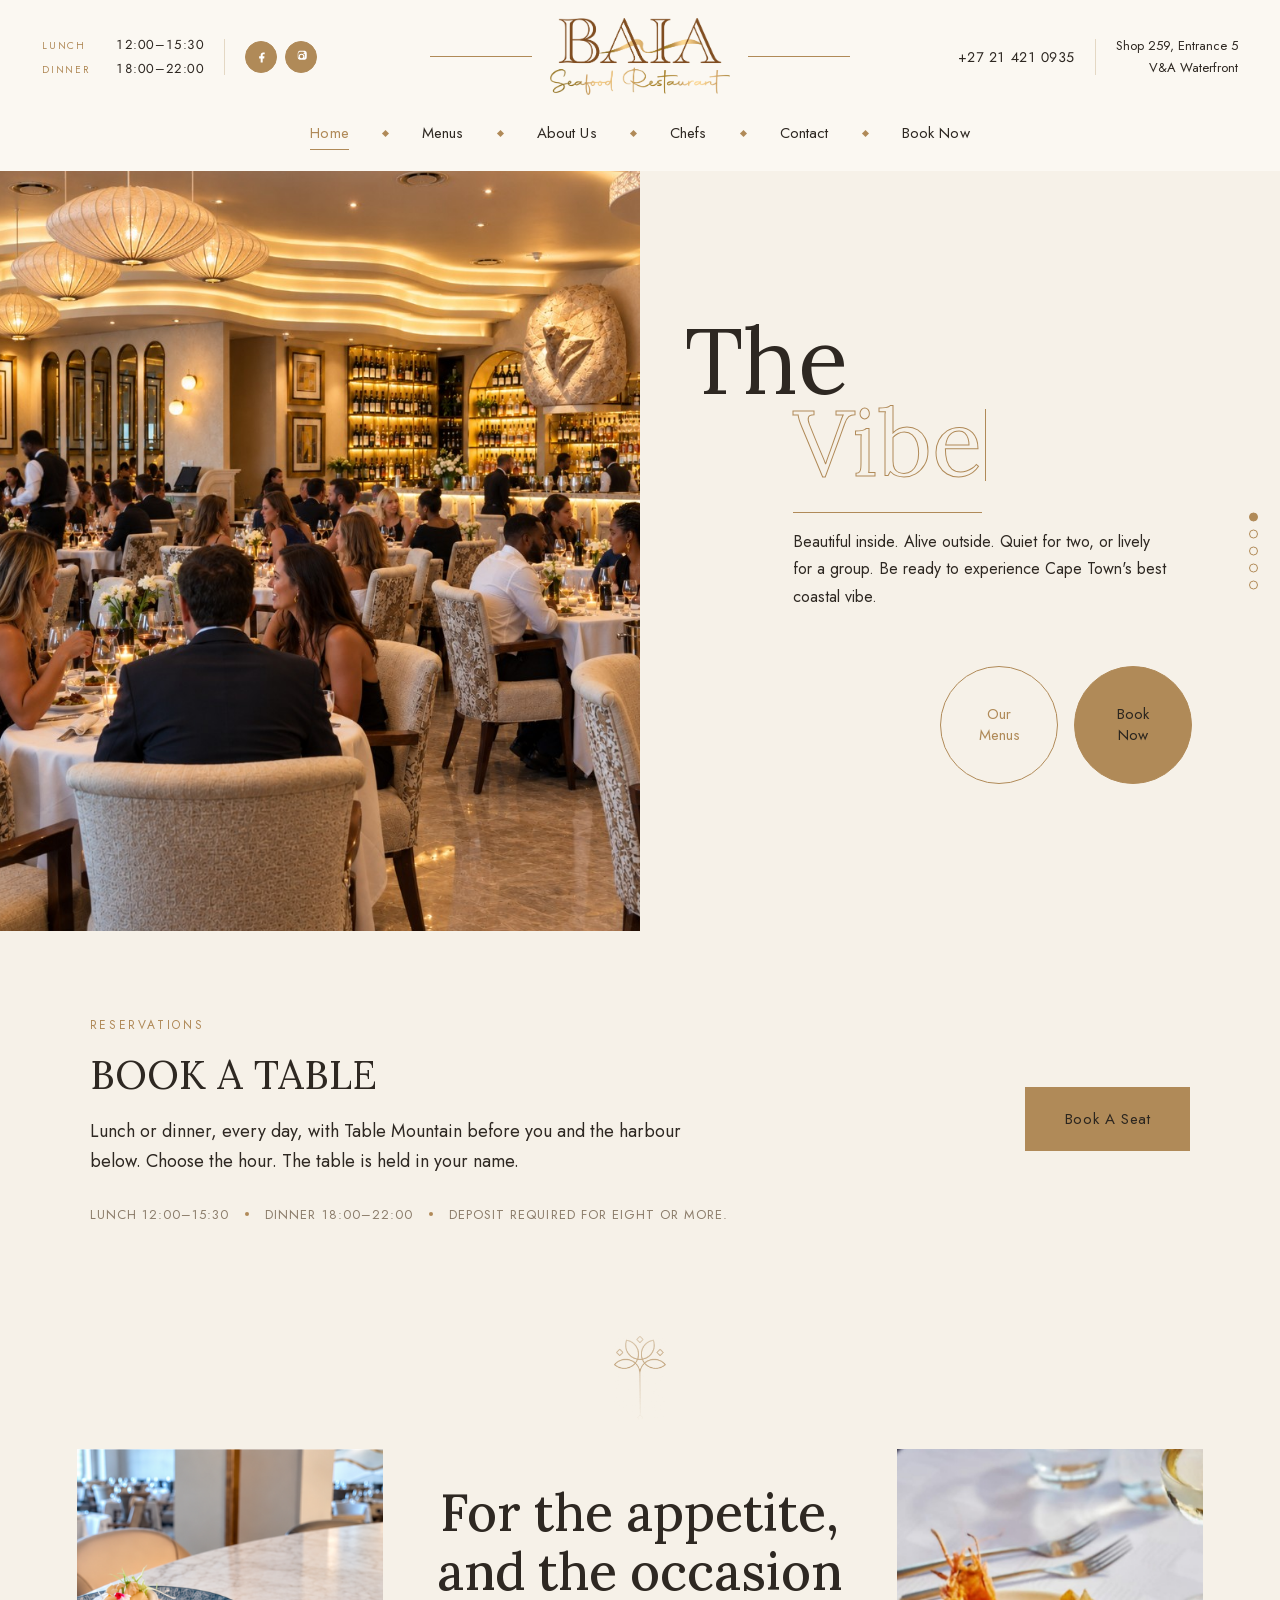
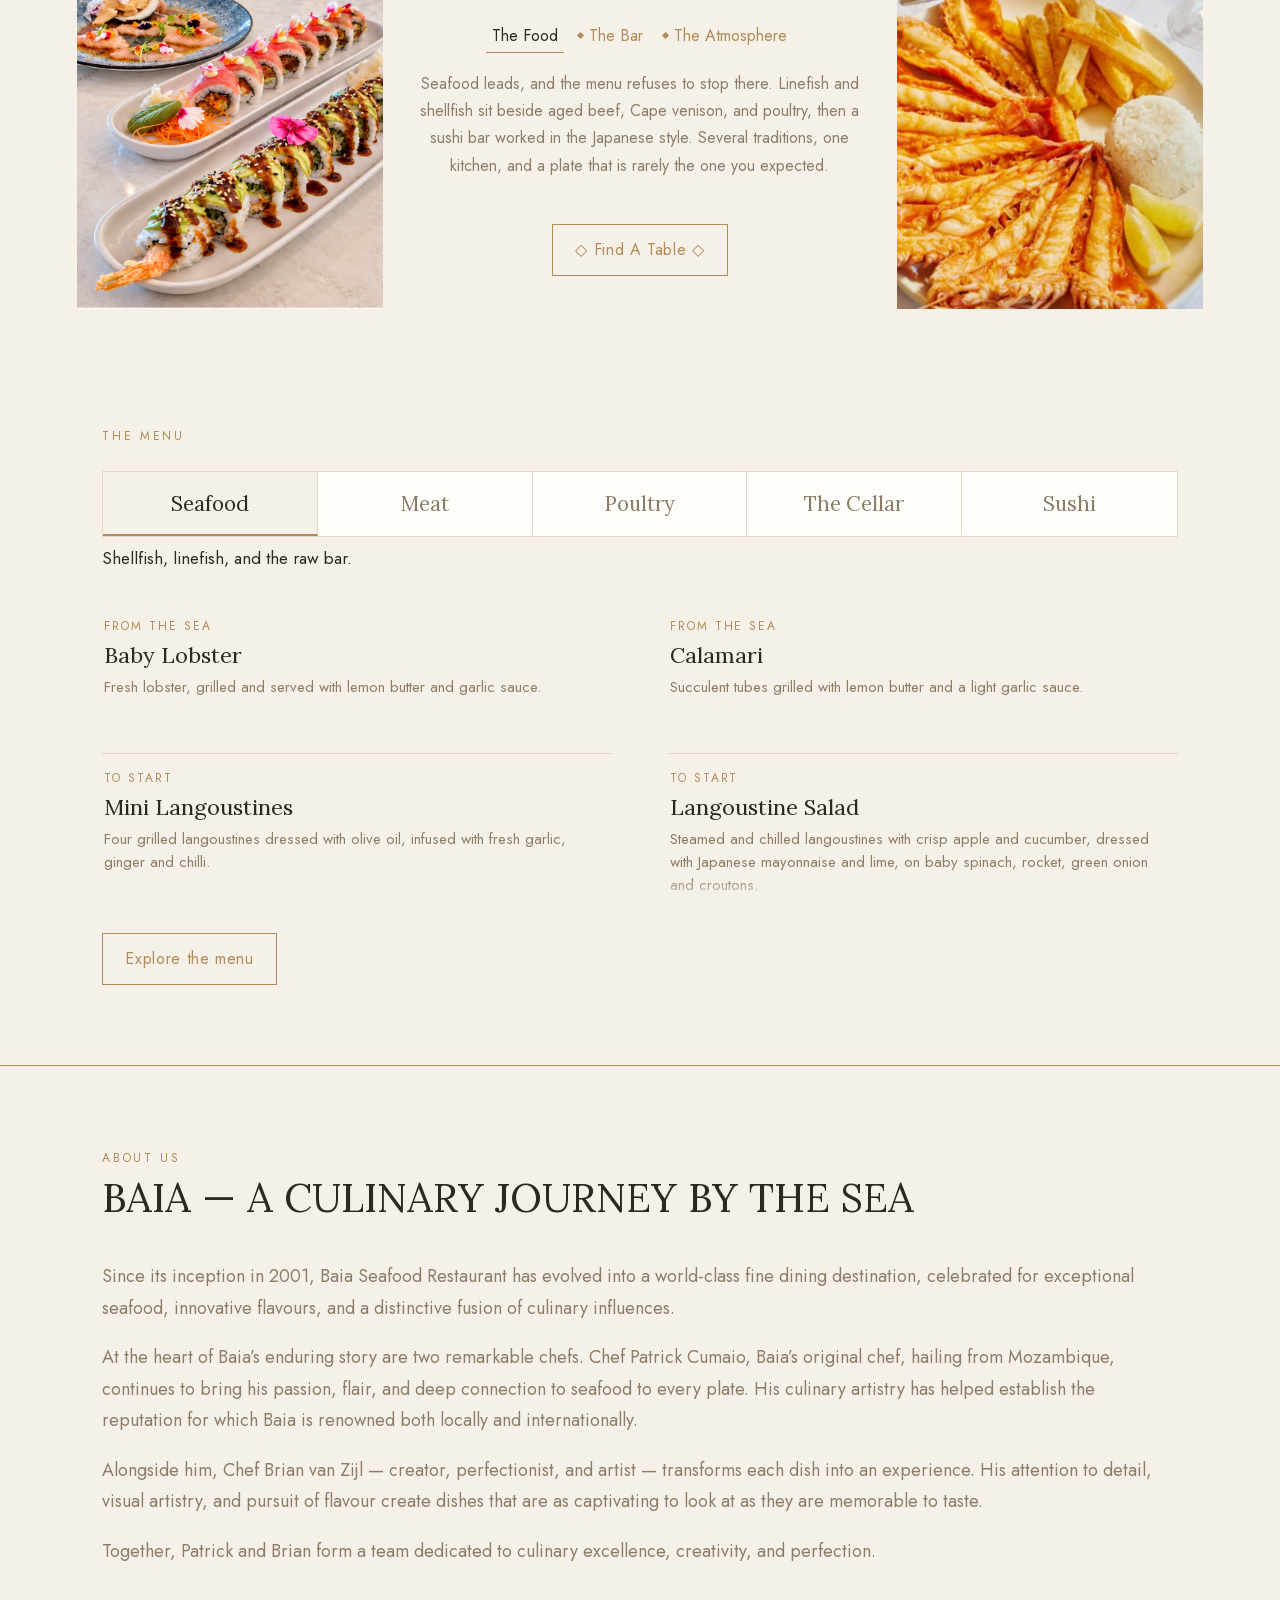
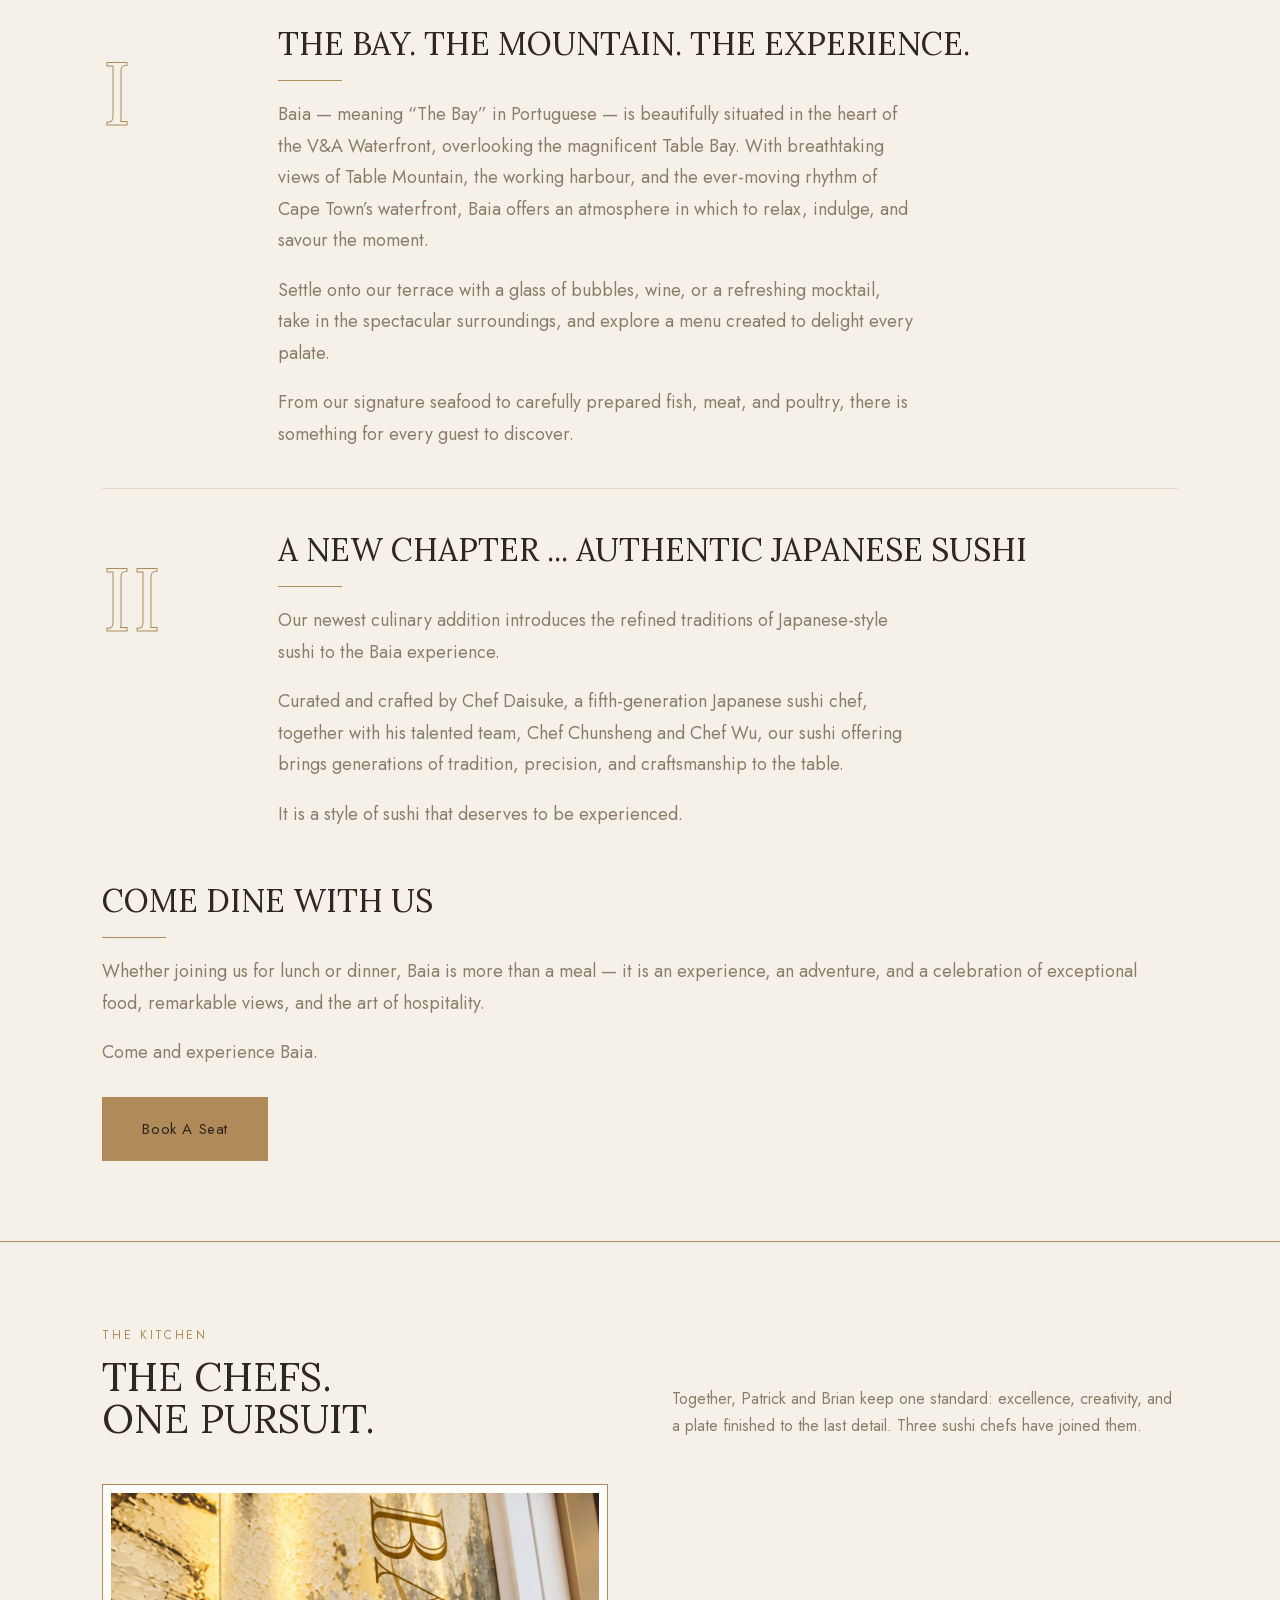
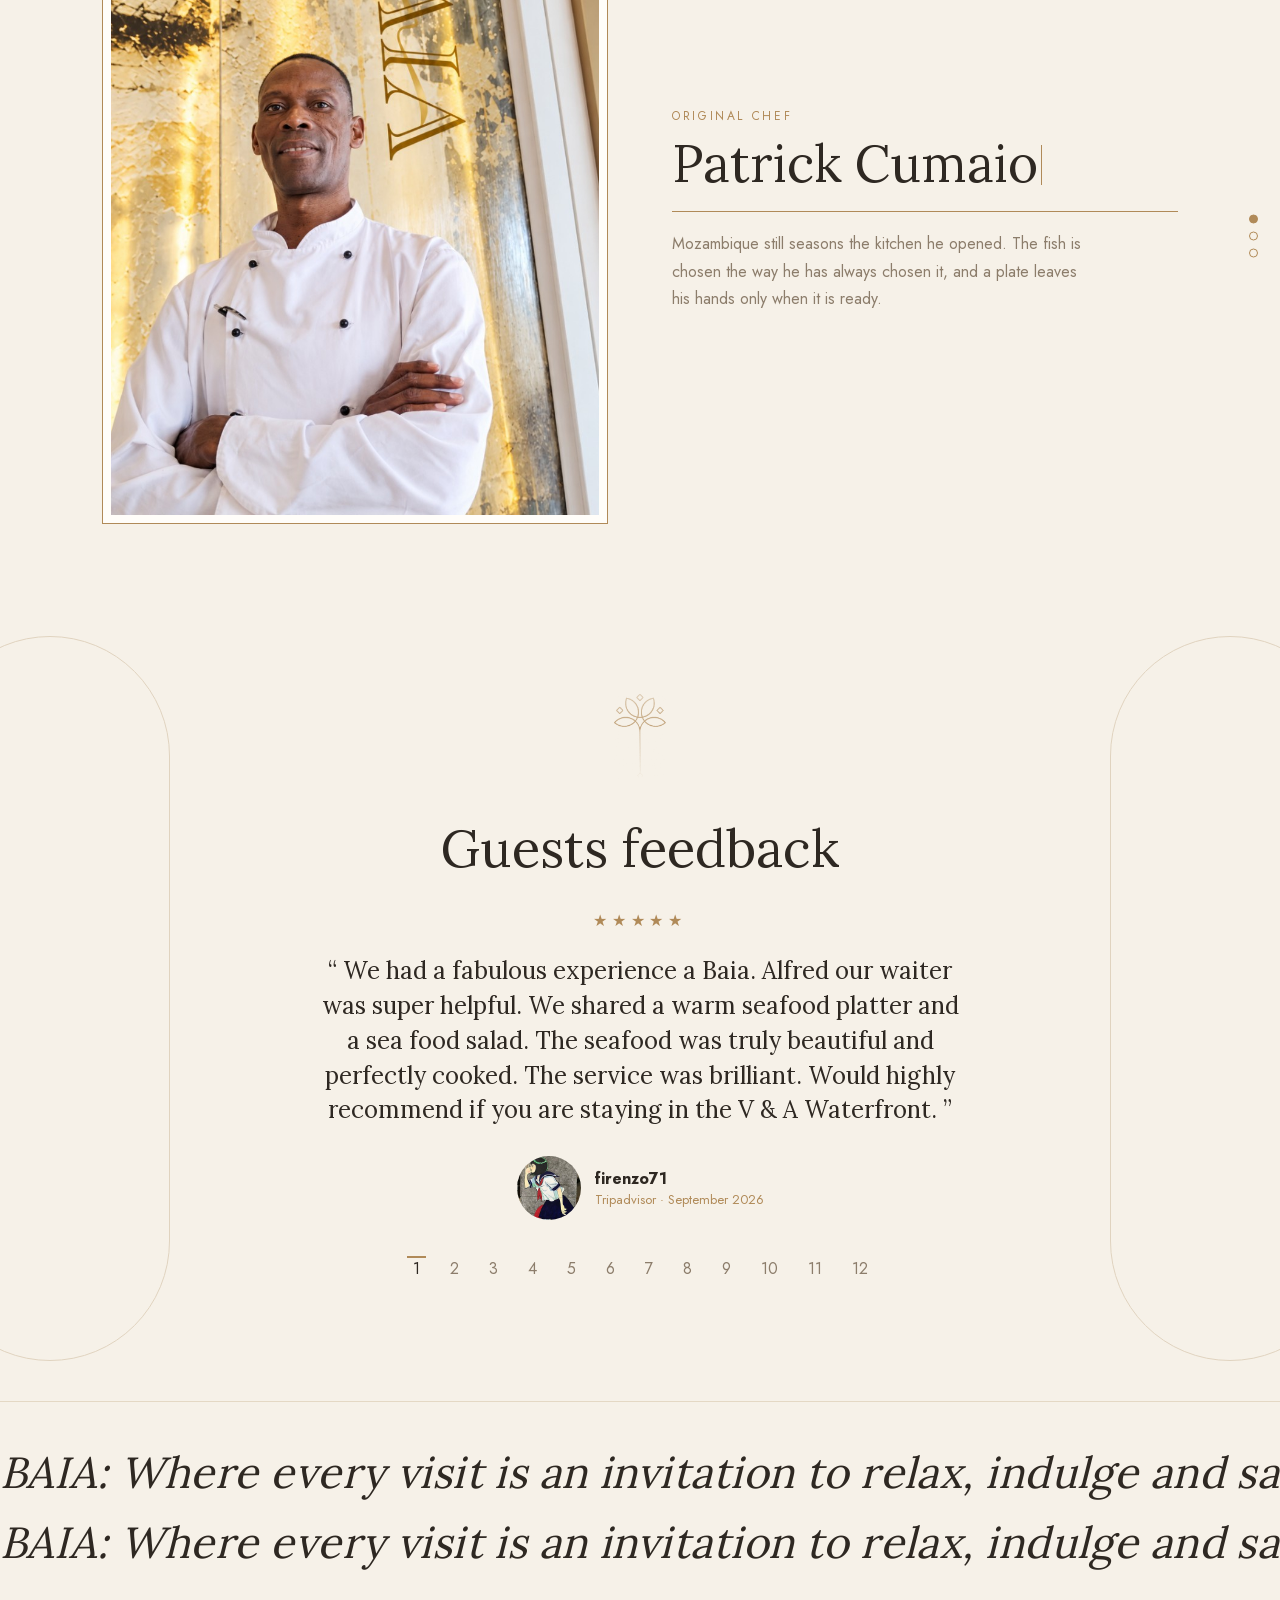
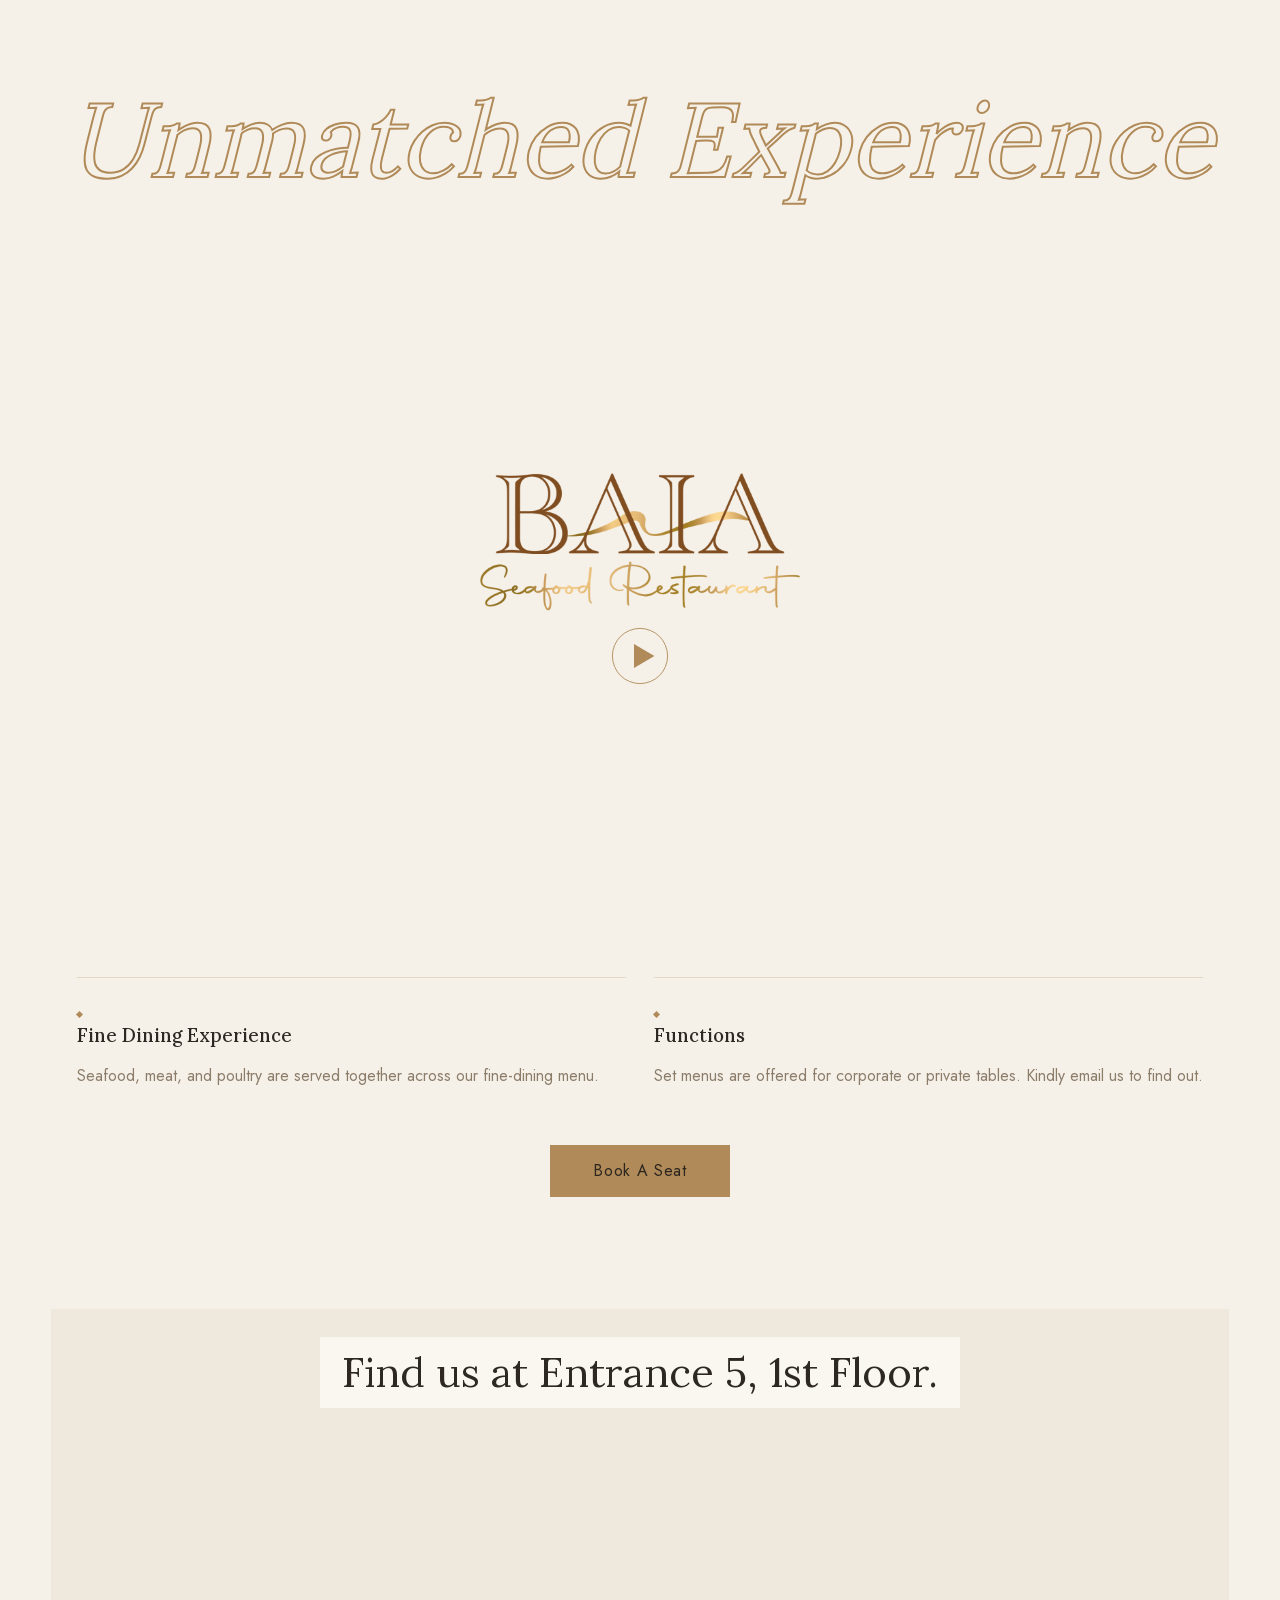
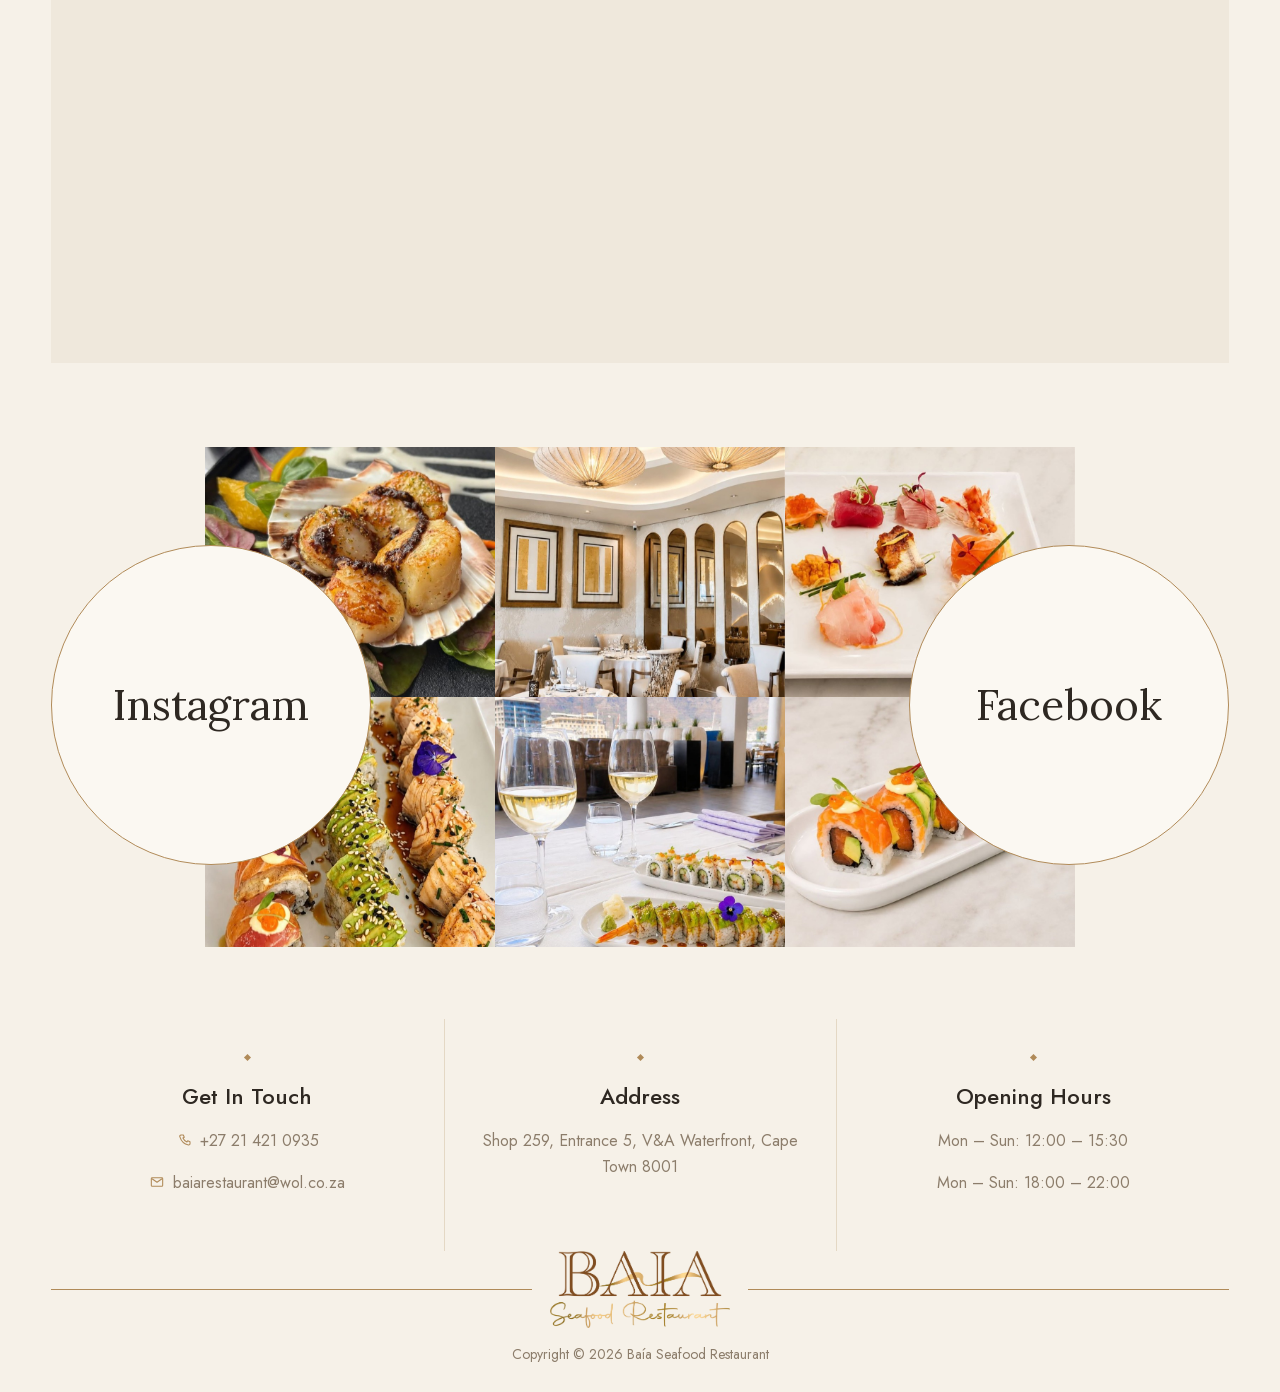
==== commit a33c41b7: "Publish the latest home page." ====
--- a/index.html
+++ b/index.html
@@ -1 +1 @@
-<!DOCTYPE html><!--lN_wIVDGVqinaaFvFel1m--><html lang="en" class="__variable_c19f6d __variable_d8f060"><head><meta charSet="utf-8"/><meta name="viewport" content="width=device-width, initial-scale=1"/><link rel="preload" href="/_next/static/media/5c0c2bcbaa4149ca-s.p.woff2" as="font" crossorigin="" type="font/woff2"/><link rel="preload" href="/_next/static/media/9dd75fadc5b3df29-s.p.woff2" as="font" crossorigin="" type="font/woff2"/><link rel="preload" as="image" href="/brand/baia-logo.png?v=4"/><link rel="preload" as="image" href="/shapes/s-shape-1.png?v=3"/><link rel="preload" as="image" href="/dishes/sushi-service.png"/><link rel="preload" as="image" href="/atmosphere/dining-floor.jpg"/><link rel="preload" as="image" href="/atmosphere/terrace-tables.jpg"/><link rel="preload" as="image" href="/dishes/prawn-plate.jpg"/><link rel="preload" as="image" href="/atmosphere/hero-3.jpg?v=2"/><link rel="preload" as="image" href="/atmosphere/lantern-room.jpg"/><link rel="preload" as="image" href="/chefs/patrick.jpg"/><link rel="preload" as="image" href="/reviews/firenzo71.jpg"/><link rel="stylesheet" href="/_next/static/css/e482112c09cebced.css" data-precedence="next"/><link rel="preload" as="script" fetchPriority="low" href="/_next/static/chunks/webpack-75a5e3ce0c363631.js"/><script src="/_next/static/chunks/4bd1b696-c023c6e3521b1417.js" async=""></script><script src="/_next/static/chunks/255-9c0c72a5d4870e58.js" async=""></script><script src="/_next/static/chunks/main-app-c6679bb073e35617.js" async=""></script><script src="/_next/static/chunks/619-ba102abea3e3d0e4.js" async=""></script><script src="/_next/static/chunks/813-b9c11788c8caf6c8.js" async=""></script><script src="/_next/static/chunks/app/layout-e9a6f1c3f19a4385.js" async=""></script><script src="/_next/static/chunks/app/page-f9fe40ddd2a63484.js" async=""></script><link rel="preload" as="image" href="/dishes/scallops.jpg"/><link rel="preload" as="image" href="/atmosphere/corner.jpg"/><link rel="preload" as="image" href="/dishes/sashimi.jpg"/><link rel="preload" as="image" href="/dishes/platter.jpg"/><link rel="preload" as="image" href="/atmosphere/terrace.jpg"/><link rel="preload" as="image" href="/dishes/rolls.jpg"/><meta name="next-size-adjust" content=""/><title>Baía Seafood Restaurant</title><meta name="description" content="Baía, pronounced Ba-hia, is a seafood restaurant upstairs at Entrance 5, V&amp;A Waterfront, Cape Town."/><script src="/_next/static/chunks/polyfills-42372ed130431b0a.js" noModule=""></script></head><body><div hidden=""><!--$--><!--/$--></div><div class="loader is-on" aria-hidden="false"><img class="logo " src="/brand/baia-logo.png?v=4" alt="Baía Seafood Restaurant"/></div><header class="site-header "><div class="utility"><div class="utility-side utility-left"><dl class="utility-hours"><div><dt>Lunch</dt><dd>12:00–15:30</dd></div><div><dt>Dinner</dt><dd>18:00–22:00</dd></div></dl><span class="utility-split" aria-hidden="true"></span><span class="follow"><a href="https://www.facebook.com/baiaseafoodrestaurant/" aria-label="Facebook" target="_blank" rel="noreferrer"><svg viewBox="0 0 24 24" aria-hidden="true"><path fill="currentColor" d="M14.8 8.4h2.3V5.4h-2.3c-2.5 0-4.1 1.6-4.1 4.2v1.9H8.2V15h2.5v6.6h3.2V15h2.4l.4-3.5h-2.8V9.7c0-.8.3-1.3 1.3-1.3z"></path></svg></a><a href="https://www.instagram.com/baiaseafoodrestaurant/" aria-label="Instagram" target="_blank" rel="noreferrer"><svg viewBox="0 0 24 24" aria-hidden="true"><path fill="currentColor" d="M12 7.6a4.4 4.4 0 1 0 0 8.8 4.4 4.4 0 0 0 0-8.8zm0 7.2a2.8 2.8 0 1 1 0-5.6 2.8 2.8 0 0 1 0 5.6zM17.2 7.1a1 1 0 1 1-2 0 1 1 0 0 1 2 0zM12 4.4c1.5 0 1.6 0 2.2.1.5 0 .9.1 1.2.2.4.2.6.3.9.6.2.2.4.5.6.9.1.3.2.7.2 1.2.1.6.1.7.1 2.2s0 1.6-.1 2.2c0 .5-.1.9-.2 1.2-.2.4-.4.6-.6.9-.3.2-.5.4-.9.6-.3.1-.7.2-1.2.2-.6.1-.7.1-2.2.1s-1.6 0-2.2-.1c-.5 0-.9-.1-1.2-.2-.4-.2-.6-.4-.9-.6-.2-.3-.4-.5-.6-.9-.1-.3-.2-.7-.2-1.2-.1-.6-.1-.7-.1-2.2s0-1.6.1-2.2c0-.5.1-.9.2-1.2.2-.4.4-.7.6-.9.3-.3.5-.4.9-.6.3-.1.7-.2 1.2-.2.6-.1.7-.1 2.2-.1zm0-1.6c-1.5 0-1.7 0-2.3.1-.6 0-1.1.1-1.5.3-.4.1-.8.4-1.1.7-.3.3-.6.7-.7 1.1-.2.4-.3.9-.3 1.5C6 7.1 6 7.3 6 8.8v2.4c0 1.5 0 1.7.1 2.3.1.6.1 1.1.3 1.5.1.4.4.8.7 1.1.3.3.7.6 1.1.7.4.2.9.3 1.5.3.6.1.8.1 2.3.1h2.4c1.5 0 1.7 0 2.3-.1.6 0 1.1-.1 1.5-.3.4-.1.8-.4 1.1-.7.3-.3.6-.7.7-1.1.2-.4.3-.9.3-1.5.1-.6.1-.8.1-2.3V8.8c0-1.5 0-1.7-.1-2.3 0-.6-.1-1.1-.3-1.5-.1-.4-.4-.8-.7-1.1-.3-.3-.7-.6-1.1-.7-.4-.2-.9-.3-1.5-.3-.6-.1-.8-.1-2.3-.1H12z"></path></svg></a></span></div><div class="utility-center"><span class="rule"></span><a class="utility-logo" aria-label="Baía home" href="/"><img class="logo " src="/brand/baia-logo.png?v=4" alt="Baía Seafood Restaurant"/></a><span class="rule"></span></div><div class="utility-side utility-right"><a class="utility-phone" href="tel:+27214210935">+27 21 421 0935</a><span class="utility-split" aria-hidden="true"></span><a class="utility-address" href="https://www.google.com/maps/search/?api=1&amp;query=Baia+Seafood+Restaurant+Shop+259+Entrance+5+V%26A+Waterfront+Cape+Town+8001" target="_blank" rel="noreferrer"><span>Shop 259, Entrance 5</span><span>V&amp;A Waterfront</span></a></div></div><div class="nav-bar"><a class="nav-logo" aria-label="Baía home" href="/"><img class="logo " src="/brand/baia-logo.png?v=4" alt="Baía Seafood Restaurant"/></a><button type="button" class="burger" aria-label="Open navigation"><span></span><span></span><span></span></button><nav class="main-nav" aria-label="Primary"><a class="is-active" href="/">Home</a><i class="diamond" aria-hidden="true"></i><a href="/#explore">Menus</a><i class="diamond" aria-hidden="true"></i><a href="/#about">About Us</a><i class="diamond" aria-hidden="true"></i><a href="/#chefs">Chefs</a><i class="diamond" aria-hidden="true"></i><a href="/#footer">Contact</a><i class="diamond" aria-hidden="true"></i><a href="https://www.dineplan.com/restaurant/baia-seafood-restaurant" target="_blank" rel="noreferrer">Book Now</a></nav><button type="button" class="dot-grid" aria-label="Open panel"><i></i><i></i><i></i><i></i><i></i><i></i><i></i><i></i><i></i></button></div></header><div class="offcanvas "><button type="button" class="sheet-close">Close</button><img class="logo " src="/brand/baia-logo.png?v=4" alt="Baía Seafood Restaurant"/><p>BAIA: Where every visit is an invitation to relax, indulge and savour the best of Cape Town&#x27;s coastal dining.</p><a class="off-line" href="tel:+27214210935"><svg viewBox="0 0 24 24" aria-hidden="true"><path fill="none" stroke="currentColor" stroke-width="1.6" stroke-linecap="round" stroke-linejoin="round" d="M8 3h3l1.4 3.4-2 1.2a12 12 0 0 0 6 6l1.2-2L21 13v3a2 2 0 0 1-2.2 2A17 17 0 0 1 6 6.2 2 2 0 0 1 8 3z"></path></svg>+27 21 421 0935</a><a class="off-line" href="mailto:baiarestaurant@wol.co.za"><svg viewBox="0 0 24 24" aria-hidden="true"><rect x="3.5" y="5.5" width="17" height="13" rx="1.4" fill="none" stroke="currentColor" stroke-width="1.6"></rect><path d="M4.5 7.2 12 12.4l7.5-5.2" fill="none" stroke="currentColor" stroke-width="1.6" stroke-linejoin="round"></path></svg>baiarestaurant@wol.co.za</a><a class="off-address" href="https://www.google.com/maps/search/?api=1&amp;query=Baia+Seafood+Restaurant+Shop+259+Entrance+5+V%26A+Waterfront+Cape+Town+8001" target="_blank" rel="noreferrer">Shop 259, Entrance 5, V&amp;A Waterfront, Cape Town 8001</a><div class="off-map"><iframe title="Map of Baía at the V&amp;A Waterfront" src="https://maps.google.com/maps?q=Shop%20259%20Entrance%205%20V%26A%20Waterfront%20Cape%20Town%208001&amp;z=16&amp;output=embed" loading="lazy"></iframe><a class="map-open" href="https://www.google.com/maps/search/?api=1&amp;query=Baia+Seafood+Restaurant+Shop+259+Entrance+5+V%26A+Waterfront+Cape+Town+8001" target="_blank" rel="noreferrer" aria-label="Open Shop 259, Entrance 5, V&amp;A Waterfront, Cape Town 8001 in Google Maps"></a></div><a class="btn-fill off-book" href="https://www.dineplan.com/restaurant/baia-seafood-restaurant" target="_blank" rel="noreferrer">Book Now</a></div><div class="cursor-outer" aria-hidden="true"></div><div class="cursor-inner" aria-hidden="true"></div><main><section class="hero"><div class="hero-photo"><div class="hero-depth"><div class="hero-frame is-on " style="background-image:url(/atmosphere/hero-4.jpg?v=2);opacity:1;z-index:3" aria-hidden="false"></div><div class="hero-frame  " style="background-image:url(/atmosphere/occasion.jpg);opacity:0;z-index:2" aria-hidden="true"></div><div class="hero-frame  " style="background-image:url(/atmosphere/hero-1.jpg?v=2);opacity:0;z-index:2" aria-hidden="true"></div><div class="hero-frame  " style="background-image:url(/atmosphere/hero-2.jpg?v=2);opacity:0;z-index:2" aria-hidden="true"></div><div class="hero-frame  " style="background-image:url(/atmosphere/hero-3.jpg?v=2);opacity:0;z-index:2" aria-hidden="true"></div></div></div><div class="hero-copy"><h1 aria-label="The Vibe"><span class="hero-line"><span class="hero-ghost" aria-hidden="true">The</span><span class="hero-live" aria-hidden="true"><i class="hero-caret"></i></span></span><span class="hero-line hero-outline"><span class="hero-ghost" aria-hidden="true">Vibe</span><span class="hero-live" aria-hidden="true"></span><span class="hero-meter" aria-hidden="true"><span style="animation-duration:9520ms"></span></span></span></h1><p>Beautiful inside. Alive outside. Quiet for two, or lively for a group. Be ready to experience Cape Town&#x27;s best coastal vibe.</p><div class="hero-actions"><a class="hero-circle" href="#explore">Our<br/>Menus</a><a class="hero-circle is-gold" href="https://www.dineplan.com/restaurant/baia-seafood-restaurant" target="_blank" rel="noreferrer">Book<br/>Now</a></div></div><div class="hero-dots" role="tablist" aria-label="Hero slides"><button type="button" class="is-on" aria-label="Slide 1"></button><button type="button" class="" aria-label="Slide 2"></button><button type="button" class="" aria-label="Slide 3"></button><button type="button" class="" aria-label="Slide 4"></button><button type="button" class="" aria-label="Slide 5"></button></div></section><section class="booking" id="book"><div class="booking-row"><div class="booking-copy"><p class="kicker">Reservations</p><h2>Book a table</h2><p>Lunch or dinner, every day, with Table Mountain before you and the harbour below. Choose the hour. The table is held in your name.</p><ul class="booking-facts"><li>Lunch 12:00–15:30</li><li>Dinner 18:00–22:00</li><li>Deposit required for eight or more.</li></ul></div><a class="btn-fill booking-cta" href="https://www.dineplan.com/restaurant/baia-seafood-restaurant" target="_blank" rel="noreferrer">Book A Seat</a></div></section><section class="story" id="story"><div class="story-mark"><img class="floral" src="/shapes/s-shape-1.png?v=3" alt=""/></div><div class="reveal  story-grid"><div class="story-photo"><img class="is-on" src="/dishes/sushi-service.png" alt="Sushi and sashimi" aria-hidden="false"/><img class="" src="/atmosphere/dining-floor.jpg" alt="The dining room" aria-hidden="true"/><img class="" src="/atmosphere/terrace-tables.jpg" alt="The terrace and Table Mountain" aria-hidden="true"/></div><div class="story-copy"><h2>For the appetite, and the occasion</h2><div class="tabs"><span><button type="button" class="is-on">The Food</button></span><span><i class="diamond" aria-hidden="true"></i><button type="button" class="">The Bar</button></span><span><i class="diamond" aria-hidden="true"></i><button type="button" class="">The Atmosphere</button></span></div><div class="story-body"><p class="is-in">Seafood leads, and the menu refuses to stop there. Linefish and shellfish sit beside aged beef, Cape venison, and poultry, then a sushi bar worked in the Japanese style. Several traditions, one kitchen, and a plate that is rarely the one you expected.</p></div><a class="btn-line" href="https://www.dineplan.com/restaurant/baia-seafood-restaurant" target="_blank" rel="noreferrer">◇ Find A Table ◇</a></div><div class="story-photo"><img class="is-on" src="/dishes/prawn-plate.jpg" alt="Prawns with rice and chips" aria-hidden="false"/><img class="" src="/atmosphere/hero-3.jpg?v=2" alt="The wine wall" aria-hidden="true"/><img class="" src="/atmosphere/lantern-room.jpg" alt="The dining room in the evening" aria-hidden="true"/></div></div></section><section class="menu-explore" id="explore" aria-label="The menu"><div class="menu-head"><p class="kicker">The menu</p><div class="menu-chapters" role="tablist" aria-label="Menu chapters"><button type="button" role="tab" id="chapter-seafood" aria-selected="true" aria-controls="explore-panel" tabindex="0" class="is-on"><span>Seafood</span></button><button type="button" role="tab" id="chapter-meat" aria-selected="false" aria-controls="explore-panel" tabindex="-1" class=""><span>Meat</span></button><button type="button" role="tab" id="chapter-poultry" aria-selected="false" aria-controls="explore-panel" tabindex="-1" class=""><span>Poultry</span></button><button type="button" role="tab" id="chapter-cellar" aria-selected="false" aria-controls="explore-panel" tabindex="-1" class=""><span>The Cellar</span></button><button type="button" role="tab" id="chapter-sushi" aria-selected="false" aria-controls="explore-panel" tabindex="-1" class=""><span>Sushi</span></button></div><p class="menu-intro">Shellfish, linefish, and the raw bar.</p></div><div class="menu-reel is-single is-still" id="explore-panel" role="tabpanel" aria-labelledby="chapter-seafood" style="--rows:2"></div><button type="button" class="btn-line" aria-haspopup="dialog" aria-expanded="false">Explore the menu</button></section><section class="about" id="about" aria-label="About us"><div class="about-lead"><p class="kicker">About us</p><h2><span class="about-line"><span>BAIA — A CULINARY JOURNEY BY THE SEA</span></span></h2></div><div class="about-prose"><p>Since its inception in 2001, Baia Seafood Restaurant has evolved into a world-class fine dining destination, celebrated for exceptional seafood, innovative flavours, and a distinctive fusion of culinary influences.</p><p>At the heart of Baia’s enduring story are two remarkable chefs. Chef Patrick Cumaio, Baia’s original chef, hailing from Mozambique, continues to bring his passion, flair, and deep connection to seafood to every plate. His culinary artistry has helped establish the reputation for which Baia is renowned both locally and internationally.</p><p>Alongside him, Chef Brian van Zijl — creator, perfectionist, and artist — transforms each dish into an experience. His attention to detail, visual artistry, and pursuit of flavour create dishes that are as captivating to look at as they are memorable to taste.</p><p>Together, Patrick and Brian form a team dedicated to culinary excellence, creativity, and perfection.</p></div><div class="about-spread"><article><span class="about-mark" aria-hidden="true">I</span><div class="about-copy"><h3>THE BAY. THE MOUNTAIN. THE EXPERIENCE.</h3><p>Baia — meaning “The Bay” in Portuguese — is beautifully situated in the heart of the V&amp;A Waterfront, overlooking the magnificent Table Bay. With breathtaking views of Table Mountain, the working harbour, and the ever-moving rhythm of Cape Town’s waterfront, Baia offers an atmosphere in which to relax, indulge, and savour the moment.</p><p>Settle onto our terrace with a glass of bubbles, wine, or a refreshing mocktail, take in the spectacular surroundings, and explore a menu created to delight every palate.</p><p>From our signature seafood to carefully prepared fish, meat, and poultry, there is something for every guest to discover.</p></div></article><article><span class="about-mark" aria-hidden="true">II</span><div class="about-copy"><h3>A NEW CHAPTER ... AUTHENTIC JAPANESE SUSHI</h3><p>Our newest culinary addition introduces the refined traditions of Japanese-style sushi to the Baia experience.</p><p>Curated and crafted by Chef Daisuke, a fifth-generation Japanese sushi chef, together with his talented team, Chef Chunsheng and Chef Wu, our sushi offering brings generations of tradition, precision, and craftsmanship to the table.</p><p>It is a style of sushi that deserves to be experienced.</p></div></article></div><div class="about-close"><h3>COME DINE WITH US</h3><p>Whether joining us for lunch or dinner, Baia is more than a meal — it is an experience, an adventure, and a celebration of exceptional food, remarkable views, and the art of hospitality.</p><p>Come and experience Baia.</p><a class="btn-fill booking-cta" href="https://www.dineplan.com/restaurant/baia-seafood-restaurant" target="_blank" rel="noreferrer">Book A Seat</a></div></section><section class="chefs" id="chefs" aria-label="The chefs"><div class="chefs-head"><div><p class="kicker">The kitchen</p><h2>The chefs.<br/>One pursuit.</h2></div><p>Together, Patrick and Brian keep one standard: excellence, creativity, and a plate finished to the last detail. Three sushi chefs have joined them.</p></div><div class="chef-show"><div class="chef-stage"><div class="chef-layer is-in"><div class="chef-frame"><img src="/chefs/patrick.jpg" alt=""/></div><div class="chef-copy"><p class="kicker">Original chef</p><h3 aria-label="Patrick Cumaio"><span class="chef-name-ghost" aria-hidden="true">Patrick Cumaio</span><span class="chef-name-live" aria-hidden="true">Patrick Cumaio</span></h3><div class="chef-line" aria-hidden="true"><span></span></div><p>Mozambique still seasons the kitchen he opened. The fish is chosen the way he has always chosen it, and a plate leaves his hands only when it is ready.</p></div></div></div><div class="chef-dots" role="tablist" aria-label="Chefs"><button type="button" class="is-on" aria-label="Patrick Cumaio"></button><button type="button" class="" aria-label="Brian van Zijl"></button><button type="button" class="" aria-label="Sushi Chefs"></button></div></div></section><section class="quotes"><div class="frame frame-l"></div><div class="frame frame-r"></div><div class="story-mark"><img class="floral" src="/shapes/s-shape-1.png?v=3" alt=""/></div><h2 class="quotes-title">Guests feedback</h2><a class="quotes-link" href="https://www.tripadvisor.com/ShowUserReviews-g312659-d786129-r1079598096-Baia_Seafood_Restaurant-Cape_Town_Central_Western_Cape.html" target="_blank" rel="noreferrer" aria-label="Read firenzo71&#x27;s review on Tripadvisor"><p class="stars" aria-hidden="true">★★★★★</p><blockquote>“ <!-- -->We had a fabulous experience a Baia. Alfred our waiter was super helpful. We shared a warm seafood platter and a sea food salad. The seafood was truly beautiful and perfectly cooked. The service was brilliant. Would highly recommend if you are staying in the V &amp; A Waterfront.<!-- --> ”</blockquote><figure><img src="/reviews/firenzo71.jpg" alt="firenzo71"/><figcaption><strong>firenzo71</strong><span>Tripadvisor<!-- --> · <!-- -->September 2026</span></figcaption></figure></a><div class="pager"><button type="button" class="is-on">1</button><button type="button" class="">2</button><button type="button" class="">3</button><button type="button" class="">4</button><button type="button" class="">5</button><button type="button" class="">6</button><button type="button" class="">7</button><button type="button" class="">8</button><button type="button" class="">9</button><button type="button" class="">10</button><button type="button" class="">11</button><button type="button" class="">12</button></div></section><section class="marquee" aria-label="BAIA: Where every visit is an invitation to relax, indulge and savour the best of Cape Town&#x27;s coastal dining."><div class="marquee-row"><div class="marquee-track" aria-hidden="true"><span class="marquee-item"><em>BAIA: Where every visit is an invitation to relax, indulge and savour the best of Cape Town&#x27;s coastal dining.</em><i class="diamond"></i></span><span class="marquee-item"><em>BAIA: Where every visit is an invitation to relax, indulge and savour the best of Cape Town&#x27;s coastal dining.</em><i class="diamond"></i></span><span class="marquee-item"><em>BAIA: Where every visit is an invitation to relax, indulge and savour the best of Cape Town&#x27;s coastal dining.</em><i class="diamond"></i></span><span class="marquee-item"><em>BAIA: Where every visit is an invitation to relax, indulge and savour the best of Cape Town&#x27;s coastal dining.</em><i class="diamond"></i></span></div></div><div class="marquee-row marquee-row-rev"><div class="marquee-track" aria-hidden="true"><span class="marquee-item"><em>BAIA: Where every visit is an invitation to relax, indulge and savour the best of Cape Town&#x27;s coastal dining.</em><i class="diamond"></i></span><span class="marquee-item"><em>BAIA: Where every visit is an invitation to relax, indulge and savour the best of Cape Town&#x27;s coastal dining.</em><i class="diamond"></i></span><span class="marquee-item"><em>BAIA: Where every visit is an invitation to relax, indulge and savour the best of Cape Town&#x27;s coastal dining.</em><i class="diamond"></i></span><span class="marquee-item"><em>BAIA: Where every visit is an invitation to relax, indulge and savour the best of Cape Town&#x27;s coastal dining.</em><i class="diamond"></i></span></div></div></section><section class="video-block"><h2 class="video-word">Unmatched Experience</h2><div class="video-stage"><div class="video-cinema is-still" aria-hidden="true"><img class="video-logo" src="/brand/baia-logo.png?v=4" alt=""/><div class="play-btn"><span class="play-mark" aria-hidden="true"><svg viewBox="0 0 120 120"><circle class="play-ring" cx="60" cy="60" r="46" fill="none" stroke="currentColor" stroke-width="1.5"></circle><path class="play-triangle" d="M50 40 L84 60 L50 80 Z" fill="currentColor"></path></svg></span></div></div></div></section><section class="services" aria-label="The house"><div class="services-row"><article><i class="diamond" aria-hidden="true"></i><h3>Fine Dining Experience</h3><p>Seafood, meat, and poultry are served together across our fine-dining menu.</p></article><article><i class="diamond" aria-hidden="true"></i><h3>Functions</h3><p>Set menus are offered for corporate or private tables. Kindly email us to find out.</p></article></div><a class="btn-fill services-book" href="https://www.dineplan.com/restaurant/baia-seafood-restaurant" target="_blank" rel="noreferrer">Book A Seat</a></section><section class="location" id="visit"><div class="loc-top"><div class="map-wrap"><iframe title="Map of Baía at the V&amp;A Waterfront" src="https://maps.google.com/maps?q=Shop%20259%20Entrance%205%20V%26A%20Waterfront%20Cape%20Town%208001&amp;z=16&amp;output=embed" loading="lazy"></iframe><h2 class="map-title">Find us at Entrance 5, 1st Floor.</h2><a class="map-open" href="https://www.google.com/maps/search/?api=1&amp;query=Baia+Seafood+Restaurant+Shop+259+Entrance+5+V%26A+Waterfront+Cape+Town+8001" target="_blank" rel="noreferrer" aria-label="Open Shop 259, Entrance 5, V&amp;A Waterfront, Cape Town 8001 in Google Maps"></a></div></div></section><section class="instagram" id="instagram"><a class="ig-badge" href="https://www.instagram.com/baiaseafoodrestaurant/" target="_blank" rel="noreferrer">Instagram</a><a class="ig-badge is-facebook" href="https://www.facebook.com/baiaseafoodrestaurant/" target="_blank" rel="noreferrer">Facebook</a><div class="ig-grid"><a href="https://www.instagram.com/baiaseafoodrestaurant/" target="_blank" rel="noreferrer"><img src="/dishes/scallops.jpg" alt=""/></a><a href="https://www.instagram.com/baiaseafoodrestaurant/" target="_blank" rel="noreferrer"><img src="/atmosphere/corner.jpg" alt=""/></a><a href="https://www.instagram.com/baiaseafoodrestaurant/" target="_blank" rel="noreferrer"><img src="/dishes/sashimi.jpg" alt=""/></a><a href="https://www.instagram.com/baiaseafoodrestaurant/" target="_blank" rel="noreferrer"><img src="/dishes/platter.jpg" alt=""/></a><a href="https://www.instagram.com/baiaseafoodrestaurant/" target="_blank" rel="noreferrer"><img src="/atmosphere/terrace.jpg" alt=""/></a><a href="https://www.instagram.com/baiaseafoodrestaurant/" target="_blank" rel="noreferrer"><img src="/dishes/rolls.jpg" alt=""/></a></div></section><!--$--><!--/$--></main><footer class="site-footer" id="footer"><div class="foot-grid"><section><i class="diamond" aria-hidden="true"></i><h2>Get In Touch</h2><p class="foot-contact"><svg viewBox="0 0 24 24" aria-hidden="true"><path fill="none" stroke="currentColor" stroke-width="1.6" stroke-linecap="round" stroke-linejoin="round" d="M8 3h3l1.4 3.4-2 1.2a12 12 0 0 0 6 6l1.2-2L21 13v3a2 2 0 0 1-2.2 2A17 17 0 0 1 6 6.2 2 2 0 0 1 8 3z"></path></svg><a href="tel:+27214210935">+27 21 421 0935</a></p><p class="foot-contact"><svg viewBox="0 0 24 24" aria-hidden="true"><rect x="3.5" y="5.5" width="17" height="13" rx="1.4" fill="none" stroke="currentColor" stroke-width="1.6"></rect><path d="M4.5 7.2 12 12.4l7.5-5.2" fill="none" stroke="currentColor" stroke-width="1.6" stroke-linejoin="round"></path></svg><a href="mailto:baiarestaurant@wol.co.za">baiarestaurant@wol.co.za</a></p></section><section><i class="diamond" aria-hidden="true"></i><h2>Address</h2><p>Shop 259, Entrance 5, V&amp;A Waterfront, Cape Town 8001</p></section><section><i class="diamond" aria-hidden="true"></i><h2>Opening Hours</h2><p class="copper">Mon – Sun: 12:00 – 15:30</p><p class="copper">Mon – Sun: 18:00 – 22:00</p></section></div><div class="foot-logo"><img class="logo " src="/brand/baia-logo.png?v=4" alt="Baía Seafood Restaurant"/></div><div class="foot-bottom"><p>Copyright © <!-- -->2026<!-- --> <!-- -->Baía Seafood Restaurant</p></div></footer><button type="button" class="to-top " aria-label="Back to top">↑</button><script src="/_next/static/chunks/webpack-75a5e3ce0c363631.js" id="_R_" async=""></script><script>(self.__next_f=self.__next_f||[]).push([0])</script><script>self.__next_f.push([1,"1:\"$Sreact.fragment\"\n2:I[1421,[\"619\",\"static/chunks/619-ba102abea3e3d0e4.js\",\"813\",\"static/chunks/813-b9c11788c8caf6c8.js\",\"177\",\"static/chunks/app/layout-e9a6f1c3f19a4385.js\"],\"Shell\"]\n3:I[9766,[],\"\"]\n4:I[8924,[],\"\"]\n5:I[6965,[\"619\",\"static/chunks/619-ba102abea3e3d0e4.js\",\"813\",\"static/chunks/813-b9c11788c8caf6c8.js\",\"974\",\"static/chunks/app/page-f9fe40ddd2a63484.js\"],\"HomeView\"]\n6:I[4431,[],\"OutletBoundary\"]\n8:I[5278,[],\"AsyncMetadataOutlet\"]\na:I[4431,[],\"ViewportBoundary\"]\nc:I[4431,[],\"MetadataBoundary\"]\nd:\"$Sreact.suspense\"\nf:I[7150,[],\"\"]\n:HL[\"/_next/static/media/5c0c2bcbaa4149ca-s.p.woff2\",\"font\",{\"crossOrigin\":\"\",\"type\":\"font/woff2\"}]\n:HL[\"/_next/static/media/9dd75fadc5b3df29-s.p.woff2\",\"font\",{\"crossOrigin\":\"\",\"type\":\"font/woff2\"}]\n:HL[\"/_next/static/css/e482112c09cebced.css\",\"style\"]\n"])</script><script>self.__next_f.push([1,"0:{\"P\":null,\"b\":\"lN-wIVDGVqinaaFvFel1m\",\"p\":\"\",\"c\":[\"\",\"\"],\"i\":false,\"f\":[[[\"\",{\"children\":[\"__PAGE__\",{}]},\"$undefined\",\"$undefined\",true],[\"\",[\"$\",\"$1\",\"c\",{\"children\":[[[\"$\",\"link\",\"0\",{\"rel\":\"stylesheet\",\"href\":\"/_next/static/css/e482112c09cebced.css\",\"precedence\":\"next\",\"crossOrigin\":\"$undefined\",\"nonce\":\"$undefined\"}]],[\"$\",\"html\",null,{\"lang\":\"en\",\"className\":\"__variable_c19f6d __variable_d8f060\",\"suppressHydrationWarning\":true,\"children\":[\"$\",\"body\",null,{\"suppressHydrationWarning\":true,\"children\":[\"$\",\"$L2\",null,{\"children\":[\"$\",\"$L3\",null,{\"parallelRouterKey\":\"children\",\"error\":\"$undefined\",\"errorStyles\":\"$undefined\",\"errorScripts\":\"$undefined\",\"template\":[\"$\",\"$L4\",null,{}],\"templateStyles\":\"$undefined\",\"templateScripts\":\"$undefined\",\"notFound\":[[[\"$\",\"title\",null,{\"children\":\"404: This page could not be found.\"}],[\"$\",\"div\",null,{\"style\":{\"fontFamily\":\"system-ui,\\\"Segoe UI\\\",Roboto,Helvetica,Arial,sans-serif,\\\"Apple Color Emoji\\\",\\\"Segoe UI Emoji\\\"\",\"height\":\"100vh\",\"textAlign\":\"center\",\"display\":\"flex\",\"flexDirection\":\"column\",\"alignItems\":\"center\",\"justifyContent\":\"center\"},\"children\":[\"$\",\"div\",null,{\"children\":[[\"$\",\"style\",null,{\"dangerouslySetInnerHTML\":{\"__html\":\"body{color:#000;background:#fff;margin:0}.next-error-h1{border-right:1px solid rgba(0,0,0,.3)}@media (prefers-color-scheme:dark){body{color:#fff;background:#000}.next-error-h1{border-right:1px solid rgba(255,255,255,.3)}}\"}}],[\"$\",\"h1\",null,{\"className\":\"next-error-h1\",\"style\":{\"display\":\"inline-block\",\"margin\":\"0 20px 0 0\",\"padding\":\"0 23px 0 0\",\"fontSize\":24,\"fontWeight\":500,\"verticalAlign\":\"top\",\"lineHeight\":\"49px\"},\"children\":404}],[\"$\",\"div\",null,{\"style\":{\"display\":\"inline-block\"},\"children\":[\"$\",\"h2\",null,{\"style\":{\"fontSize\":14,\"fontWeight\":400,\"lineHeight\":\"49px\",\"margin\":0},\"children\":\"This page could not be found.\"}]}]]}]}]],[]],\"forbidden\":\"$undefined\",\"unauthorized\":\"$undefined\"}]}]}]}]]}],{\"children\":[\"__PAGE__\",[\"$\",\"$1\",\"c\",{\"children\":[[\"$\",\"$L5\",null,{}],null,[\"$\",\"$L6\",null,{\"children\":[\"$L7\",[\"$\",\"$L8\",null,{\"promise\":\"$@9\"}]]}]]}],{},null,false]},null,false],[\"$\",\"$1\",\"h\",{\"children\":[null,[[\"$\",\"$La\",null,{\"children\":\"$Lb\"}],[\"$\",\"meta\",null,{\"name\":\"next-size-adjust\",\"content\":\"\"}]],[\"$\",\"$Lc\",null,{\"children\":[\"$\",\"div\",null,{\"hidden\":true,\"children\":[\"$\",\"$d\",null,{\"fallback\":null,\"children\":\"$Le\"}]}]}]]}],false]],\"m\":\"$undefined\",\"G\":[\"$f\",[]],\"s\":false,\"S\":true}\n"])</script><script>self.__next_f.push([1,"b:[[\"$\",\"meta\",\"0\",{\"charSet\":\"utf-8\"}],[\"$\",\"meta\",\"1\",{\"name\":\"viewport\",\"content\":\"width=device-width, initial-scale=1\"}]]\n7:null\n"])</script><script>self.__next_f.push([1,"9:{\"metadata\":[[\"$\",\"title\",\"0\",{\"children\":\"Baía Seafood Restaurant\"}],[\"$\",\"meta\",\"1\",{\"name\":\"description\",\"content\":\"Baía, pronounced Ba-hia, is a seafood restaurant upstairs at Entrance 5, V\u0026A Waterfront, Cape Town.\"}]],\"error\":null,\"digest\":\"$undefined\"}\n"])</script><script>self.__next_f.push([1,"e:\"$9:metadata\"\n"])</script></body></html>+<!DOCTYPE html><!--N7WyI154qWkDcXV_EmV4C--><html lang="en" class="__variable_c19f6d __variable_d8f060"><head><meta charSet="utf-8"/><meta name="viewport" content="width=device-width, initial-scale=1"/><link rel="preload" href="/_next/static/media/5c0c2bcbaa4149ca-s.p.woff2" as="font" crossorigin="" type="font/woff2"/><link rel="preload" href="/_next/static/media/9dd75fadc5b3df29-s.p.woff2" as="font" crossorigin="" type="font/woff2"/><link rel="preload" as="image" href="/brand/baia-logo.png?v=4"/><link rel="preload" as="image" href="/shapes/s-shape-1.png?v=3"/><link rel="preload" as="image" href="/dishes/sushi-service.png"/><link rel="preload" as="image" href="/atmosphere/dining-floor.jpg"/><link rel="preload" as="image" href="/atmosphere/terrace-tables.jpg"/><link rel="preload" as="image" href="/dishes/prawn-plate.jpg"/><link rel="preload" as="image" href="/atmosphere/hero-3.jpg?v=2"/><link rel="preload" as="image" href="/atmosphere/lantern-room.jpg"/><link rel="preload" as="image" href="/chefs/patrick.jpg"/><link rel="preload" as="image" href="/reviews/firenzo71.jpg"/><link rel="stylesheet" href="/_next/static/css/0607e7194ff8fa59.css" data-precedence="next"/><link rel="preload" as="script" fetchPriority="low" href="/_next/static/chunks/webpack-75a5e3ce0c363631.js"/><script src="/_next/static/chunks/4bd1b696-c023c6e3521b1417.js" async=""></script><script src="/_next/static/chunks/255-9c0c72a5d4870e58.js" async=""></script><script src="/_next/static/chunks/main-app-c6679bb073e35617.js" async=""></script><script src="/_next/static/chunks/619-ba102abea3e3d0e4.js" async=""></script><script src="/_next/static/chunks/813-b9c11788c8caf6c8.js" async=""></script><script src="/_next/static/chunks/app/layout-e9a6f1c3f19a4385.js" async=""></script><script src="/_next/static/chunks/app/page-f9fe40ddd2a63484.js" async=""></script><link rel="preload" as="image" href="/dishes/scallops.jpg"/><link rel="preload" as="image" href="/atmosphere/corner.jpg"/><link rel="preload" as="image" href="/dishes/sashimi.jpg"/><link rel="preload" as="image" href="/dishes/platter.jpg"/><link rel="preload" as="image" href="/atmosphere/terrace.jpg"/><link rel="preload" as="image" href="/dishes/rolls.jpg"/><meta name="next-size-adjust" content=""/><title>Baía Seafood Restaurant</title><meta name="description" content="Baía, pronounced Ba-hia, is a seafood restaurant upstairs at Entrance 5, V&amp;A Waterfront, Cape Town."/><script src="/_next/static/chunks/polyfills-42372ed130431b0a.js" noModule=""></script></head><body><div hidden=""><!--$--><!--/$--></div><div class="loader is-on" aria-hidden="false"><img class="logo " src="/brand/baia-logo.png?v=4" alt="Baía Seafood Restaurant"/></div><header class="site-header "><div class="utility"><div class="utility-side utility-left"><dl class="utility-hours"><div><dt>Lunch</dt><dd>12:00–15:30</dd></div><div><dt>Dinner</dt><dd>18:00–22:00</dd></div></dl><span class="utility-split" aria-hidden="true"></span><span class="follow"><a href="https://www.facebook.com/baiaseafoodrestaurant/" aria-label="Facebook" target="_blank" rel="noreferrer"><svg viewBox="0 0 24 24" aria-hidden="true"><path fill="currentColor" d="M14.8 8.4h2.3V5.4h-2.3c-2.5 0-4.1 1.6-4.1 4.2v1.9H8.2V15h2.5v6.6h3.2V15h2.4l.4-3.5h-2.8V9.7c0-.8.3-1.3 1.3-1.3z"></path></svg></a><a href="https://www.instagram.com/baiaseafoodrestaurant/" aria-label="Instagram" target="_blank" rel="noreferrer"><svg viewBox="0 0 24 24" aria-hidden="true"><path fill="currentColor" d="M12 7.6a4.4 4.4 0 1 0 0 8.8 4.4 4.4 0 0 0 0-8.8zm0 7.2a2.8 2.8 0 1 1 0-5.6 2.8 2.8 0 0 1 0 5.6zM17.2 7.1a1 1 0 1 1-2 0 1 1 0 0 1 2 0zM12 4.4c1.5 0 1.6 0 2.2.1.5 0 .9.1 1.2.2.4.2.6.3.9.6.2.2.4.5.6.9.1.3.2.7.2 1.2.1.6.1.7.1 2.2s0 1.6-.1 2.2c0 .5-.1.9-.2 1.2-.2.4-.4.6-.6.9-.3.2-.5.4-.9.6-.3.1-.7.2-1.2.2-.6.1-.7.1-2.2.1s-1.6 0-2.2-.1c-.5 0-.9-.1-1.2-.2-.4-.2-.6-.4-.9-.6-.2-.3-.4-.5-.6-.9-.1-.3-.2-.7-.2-1.2-.1-.6-.1-.7-.1-2.2s0-1.6.1-2.2c0-.5.1-.9.2-1.2.2-.4.4-.7.6-.9.3-.3.5-.4.9-.6.3-.1.7-.2 1.2-.2.6-.1.7-.1 2.2-.1zm0-1.6c-1.5 0-1.7 0-2.3.1-.6 0-1.1.1-1.5.3-.4.1-.8.4-1.1.7-.3.3-.6.7-.7 1.1-.2.4-.3.9-.3 1.5C6 7.1 6 7.3 6 8.8v2.4c0 1.5 0 1.7.1 2.3.1.6.1 1.1.3 1.5.1.4.4.8.7 1.1.3.3.7.6 1.1.7.4.2.9.3 1.5.3.6.1.8.1 2.3.1h2.4c1.5 0 1.7 0 2.3-.1.6 0 1.1-.1 1.5-.3.4-.1.8-.4 1.1-.7.3-.3.6-.7.7-1.1.2-.4.3-.9.3-1.5.1-.6.1-.8.1-2.3V8.8c0-1.5 0-1.7-.1-2.3 0-.6-.1-1.1-.3-1.5-.1-.4-.4-.8-.7-1.1-.3-.3-.7-.6-1.1-.7-.4-.2-.9-.3-1.5-.3-.6-.1-.8-.1-2.3-.1H12z"></path></svg></a></span></div><div class="utility-center"><span class="rule"></span><a class="utility-logo" aria-label="Baía home" href="/"><img class="logo " src="/brand/baia-logo.png?v=4" alt="Baía Seafood Restaurant"/></a><span class="rule"></span></div><div class="utility-side utility-right"><a class="utility-phone" href="tel:+27214210935">+27 21 421 0935</a><span class="utility-split" aria-hidden="true"></span><a class="utility-address" href="https://www.google.com/maps/search/?api=1&amp;query=Baia+Seafood+Restaurant+Shop+259+Entrance+5+V%26A+Waterfront+Cape+Town+8001" target="_blank" rel="noreferrer"><span>Shop 259, Entrance 5</span><span>V&amp;A Waterfront</span></a></div></div><div class="nav-bar"><a class="nav-logo" aria-label="Baía home" href="/"><img class="logo " src="/brand/baia-logo.png?v=4" alt="Baía Seafood Restaurant"/></a><button type="button" class="burger" aria-label="Open navigation"><span></span><span></span><span></span></button><nav class="main-nav" aria-label="Primary"><a class="is-active" href="/">Home</a><i class="diamond" aria-hidden="true"></i><a href="/#explore">Menus</a><i class="diamond" aria-hidden="true"></i><a href="/#about">About Us</a><i class="diamond" aria-hidden="true"></i><a href="/#chefs">Chefs</a><i class="diamond" aria-hidden="true"></i><a href="/#footer">Contact</a><i class="diamond" aria-hidden="true"></i><a href="https://www.dineplan.com/restaurant/baia-seafood-restaurant" target="_blank" rel="noreferrer">Book Now</a></nav><button type="button" class="dot-grid" aria-label="Open panel"><i></i><i></i><i></i><i></i><i></i><i></i><i></i><i></i><i></i></button></div></header><div class="offcanvas "><button type="button" class="sheet-close">Close</button><img class="logo " src="/brand/baia-logo.png?v=4" alt="Baía Seafood Restaurant"/><p>BAIA: Where every visit is an invitation to relax, indulge and savour the best of Cape Town&#x27;s coastal dining.</p><a class="off-line" href="tel:+27214210935"><svg viewBox="0 0 24 24" aria-hidden="true"><path fill="none" stroke="currentColor" stroke-width="1.6" stroke-linecap="round" stroke-linejoin="round" d="M8 3h3l1.4 3.4-2 1.2a12 12 0 0 0 6 6l1.2-2L21 13v3a2 2 0 0 1-2.2 2A17 17 0 0 1 6 6.2 2 2 0 0 1 8 3z"></path></svg>+27 21 421 0935</a><a class="off-line" href="mailto:baiarestaurant@wol.co.za"><svg viewBox="0 0 24 24" aria-hidden="true"><rect x="3.5" y="5.5" width="17" height="13" rx="1.4" fill="none" stroke="currentColor" stroke-width="1.6"></rect><path d="M4.5 7.2 12 12.4l7.5-5.2" fill="none" stroke="currentColor" stroke-width="1.6" stroke-linejoin="round"></path></svg>baiarestaurant@wol.co.za</a><a class="off-address" href="https://www.google.com/maps/search/?api=1&amp;query=Baia+Seafood+Restaurant+Shop+259+Entrance+5+V%26A+Waterfront+Cape+Town+8001" target="_blank" rel="noreferrer">Shop 259, Entrance 5, V&amp;A Waterfront, Cape Town 8001</a><div class="off-map"><iframe title="Map of Baía at the V&amp;A Waterfront" src="https://maps.google.com/maps?q=Shop%20259%20Entrance%205%20V%26A%20Waterfront%20Cape%20Town%208001&amp;z=16&amp;output=embed" loading="lazy"></iframe><a class="map-open" href="https://www.google.com/maps/search/?api=1&amp;query=Baia+Seafood+Restaurant+Shop+259+Entrance+5+V%26A+Waterfront+Cape+Town+8001" target="_blank" rel="noreferrer" aria-label="Open Shop 259, Entrance 5, V&amp;A Waterfront, Cape Town 8001 in Google Maps"></a></div><a class="btn-fill off-book" href="https://www.dineplan.com/restaurant/baia-seafood-restaurant" target="_blank" rel="noreferrer">Book Now</a></div><div class="cursor-outer" aria-hidden="true"></div><div class="cursor-inner" aria-hidden="true"></div><main><section class="hero"><div class="hero-photo"><div class="hero-depth"><div class="hero-frame is-on " style="background-image:url(/atmosphere/hero-4.jpg?v=2);opacity:1;z-index:3" aria-hidden="false"></div><div class="hero-frame  " style="background-image:url(/atmosphere/occasion.jpg);opacity:0;z-index:2" aria-hidden="true"></div><div class="hero-frame  " style="background-image:url(/atmosphere/hero-1.jpg?v=2);opacity:0;z-index:2" aria-hidden="true"></div><div class="hero-frame  " style="background-image:url(/atmosphere/hero-2.jpg?v=2);opacity:0;z-index:2" aria-hidden="true"></div><div class="hero-frame  " style="background-image:url(/atmosphere/hero-3.jpg?v=2);opacity:0;z-index:2" aria-hidden="true"></div></div></div><div class="hero-copy"><h1 aria-label="The Vibe"><span class="hero-line"><span class="hero-ghost" aria-hidden="true">The</span><span class="hero-live" aria-hidden="true"><i class="hero-caret"></i></span></span><span class="hero-line hero-outline"><span class="hero-ghost" aria-hidden="true">Vibe</span><span class="hero-live" aria-hidden="true"></span><span class="hero-meter" aria-hidden="true"><span style="animation-duration:9520ms"></span></span></span></h1><p>Beautiful inside. Alive outside. Quiet for two, or lively for a group. Be ready to experience Cape Town&#x27;s best coastal vibe.</p><div class="hero-actions"><a class="hero-circle" href="#explore">Our<br/>Menus</a><a class="hero-circle is-gold" href="https://www.dineplan.com/restaurant/baia-seafood-restaurant" target="_blank" rel="noreferrer">Book<br/>Now</a></div></div><div class="hero-dots" role="tablist" aria-label="Hero slides"><button type="button" class="is-on" aria-label="Slide 1"></button><button type="button" class="" aria-label="Slide 2"></button><button type="button" class="" aria-label="Slide 3"></button><button type="button" class="" aria-label="Slide 4"></button><button type="button" class="" aria-label="Slide 5"></button></div></section><section class="booking" id="book"><div class="booking-row"><div class="booking-copy"><p class="kicker">Reservations</p><h2>Book a table</h2><p>Lunch or dinner, every day, with Table Mountain before you and the harbour below. Choose the hour. The table is held in your name.</p><ul class="booking-facts"><li>Lunch 12:00–15:30</li><li>Dinner 18:00–22:00</li><li>Deposit required for eight or more.</li></ul></div><a class="btn-fill booking-cta" href="https://www.dineplan.com/restaurant/baia-seafood-restaurant" target="_blank" rel="noreferrer">Book A Seat</a></div></section><section class="story" id="story"><div class="story-mark"><img class="floral" src="/shapes/s-shape-1.png?v=3" alt=""/></div><div class="reveal  story-grid"><div class="story-photo"><img class="is-on" src="/dishes/sushi-service.png" alt="Sushi and sashimi" aria-hidden="false"/><img class="" src="/atmosphere/dining-floor.jpg" alt="The dining room" aria-hidden="true"/><img class="" src="/atmosphere/terrace-tables.jpg" alt="The terrace and Table Mountain" aria-hidden="true"/></div><div class="story-copy"><h2>For the appetite, and the occasion</h2><div class="tabs"><span><button type="button" class="is-on">The Food</button></span><span><i class="diamond" aria-hidden="true"></i><button type="button" class="">The Bar</button></span><span><i class="diamond" aria-hidden="true"></i><button type="button" class="">The Atmosphere</button></span></div><div class="story-body"><p class="is-in">Seafood leads, and the menu refuses to stop there. Linefish and shellfish sit beside aged beef, Cape venison, and poultry, then a sushi bar worked in the Japanese style. Several traditions, one kitchen, and a plate that is rarely the one you expected.</p></div><a class="btn-line" href="https://www.dineplan.com/restaurant/baia-seafood-restaurant" target="_blank" rel="noreferrer">◇ Find A Table ◇</a></div><div class="story-photo"><img class="is-on" src="/dishes/prawn-plate.jpg" alt="Prawns with rice and chips" aria-hidden="false"/><img class="" src="/atmosphere/hero-3.jpg?v=2" alt="The wine wall" aria-hidden="true"/><img class="" src="/atmosphere/lantern-room.jpg" alt="The dining room in the evening" aria-hidden="true"/></div></div></section><section class="menu-explore" id="explore" aria-label="The menu"><div class="menu-head"><p class="kicker">The menu</p><div class="menu-chapters" role="tablist" aria-label="Menu chapters"><button type="button" role="tab" id="chapter-seafood" aria-selected="true" aria-controls="explore-panel" tabindex="0" class="is-on"><span>Seafood</span></button><button type="button" role="tab" id="chapter-meat" aria-selected="false" aria-controls="explore-panel" tabindex="-1" class=""><span>Meat</span></button><button type="button" role="tab" id="chapter-poultry" aria-selected="false" aria-controls="explore-panel" tabindex="-1" class=""><span>Poultry</span></button><button type="button" role="tab" id="chapter-cellar" aria-selected="false" aria-controls="explore-panel" tabindex="-1" class=""><span>The Cellar</span></button><button type="button" role="tab" id="chapter-sushi" aria-selected="false" aria-controls="explore-panel" tabindex="-1" class=""><span>Sushi</span></button></div><p class="menu-intro">Shellfish, linefish, and the raw bar.</p></div><div class="menu-reel is-single is-still" id="explore-panel" role="tabpanel" aria-labelledby="chapter-seafood" style="--rows:2"></div><button type="button" class="btn-line" aria-haspopup="dialog" aria-expanded="false">Explore the menu</button></section><section class="about" id="about" aria-label="About us"><div class="about-lead"><p class="kicker">About us</p><h2><span class="about-line"><span>BAIA — A CULINARY JOURNEY BY THE SEA</span></span></h2></div><div class="about-prose"><p>Since its inception in 2001, Baia Seafood Restaurant has evolved into a world-class fine dining destination, celebrated for exceptional seafood, innovative flavours, and a distinctive fusion of culinary influences.</p><p>At the heart of Baia’s enduring story are two remarkable chefs. Chef Patrick Cumaio, Baia’s original chef, hailing from Mozambique, continues to bring his passion, flair, and deep connection to seafood to every plate. His culinary artistry has helped establish the reputation for which Baia is renowned both locally and internationally.</p><p>Alongside him, Chef Brian van Zijl — creator, perfectionist, and artist — transforms each dish into an experience. His attention to detail, visual artistry, and pursuit of flavour create dishes that are as captivating to look at as they are memorable to taste.</p><p>Together, Patrick and Brian form a team dedicated to culinary excellence, creativity, and perfection.</p></div><div class="about-spread"><article><span class="about-mark" aria-hidden="true">I</span><div class="about-copy"><h3>THE BAY. THE MOUNTAIN. THE EXPERIENCE.</h3><p>Baia — meaning “The Bay” in Portuguese — is beautifully situated in the heart of the V&amp;A Waterfront, overlooking the magnificent Table Bay. With breathtaking views of Table Mountain, the working harbour, and the ever-moving rhythm of Cape Town’s waterfront, Baia offers an atmosphere in which to relax, indulge, and savour the moment.</p><p>Settle onto our terrace with a glass of bubbles, wine, or a refreshing mocktail, take in the spectacular surroundings, and explore a menu created to delight every palate.</p><p>From our signature seafood to carefully prepared fish, meat, and poultry, there is something for every guest to discover.</p></div></article><article><span class="about-mark" aria-hidden="true">II</span><div class="about-copy"><h3>A NEW CHAPTER ... AUTHENTIC JAPANESE SUSHI</h3><p>Our newest culinary addition introduces the refined traditions of Japanese-style sushi to the Baia experience.</p><p>Curated and crafted by Chef Daisuke, a fifth-generation Japanese sushi chef, together with his talented team, Chef Chunsheng and Chef Wu, our sushi offering brings generations of tradition, precision, and craftsmanship to the table.</p><p>It is a style of sushi that deserves to be experienced.</p></div></article></div><div class="about-close"><h3>COME DINE WITH US</h3><p>Whether joining us for lunch or dinner, Baia is more than a meal — it is an experience, an adventure, and a celebration of exceptional food, remarkable views, and the art of hospitality.</p><p>Come and experience Baia.</p><a class="btn-fill booking-cta" href="https://www.dineplan.com/restaurant/baia-seafood-restaurant" target="_blank" rel="noreferrer">Book A Seat</a></div></section><section class="chefs" id="chefs" aria-label="The chefs"><div class="chefs-head"><div><p class="kicker">The kitchen</p><h2>The chefs.<br/>One pursuit.</h2></div><p>Together, Patrick and Brian keep one standard: excellence, creativity, and a plate finished to the last detail. Three sushi chefs have joined them.</p></div><div class="chef-show"><div class="chef-stage"><div class="chef-layer is-in"><div class="chef-frame"><img src="/chefs/patrick.jpg" alt=""/></div><div class="chef-copy"><p class="kicker">Original chef</p><h3 aria-label="Patrick Cumaio"><span class="chef-name-ghost" aria-hidden="true">Patrick Cumaio</span><span class="chef-name-live" aria-hidden="true">Patrick Cumaio</span></h3><div class="chef-line" aria-hidden="true"><span></span></div><p>Mozambique still seasons the kitchen he opened. The fish is chosen the way he has always chosen it, and a plate leaves his hands only when it is ready.</p></div></div></div><div class="chef-dots" role="tablist" aria-label="Chefs"><button type="button" class="is-on" aria-label="Patrick Cumaio"></button><button type="button" class="" aria-label="Brian van Zijl"></button><button type="button" class="" aria-label="Sushi Chefs"></button></div></div></section><section class="quotes"><div class="frame frame-l"></div><div class="frame frame-r"></div><div class="story-mark"><img class="floral" src="/shapes/s-shape-1.png?v=3" alt=""/></div><h2 class="quotes-title">Guests feedback</h2><a class="quotes-link" href="https://www.tripadvisor.com/ShowUserReviews-g312659-d786129-r1079598096-Baia_Seafood_Restaurant-Cape_Town_Central_Western_Cape.html" target="_blank" rel="noreferrer" aria-label="Read firenzo71&#x27;s review on Tripadvisor"><p class="stars" aria-hidden="true">★★★★★</p><blockquote>“ <!-- -->We had a fabulous experience a Baia. Alfred our waiter was super helpful. We shared a warm seafood platter and a sea food salad. The seafood was truly beautiful and perfectly cooked. The service was brilliant. Would highly recommend if you are staying in the V &amp; A Waterfront.<!-- --> ”</blockquote><figure><img src="/reviews/firenzo71.jpg" alt="firenzo71"/><figcaption><strong>firenzo71</strong><span>Tripadvisor<!-- --> · <!-- -->September 2026</span></figcaption></figure></a><div class="pager"><button type="button" class="is-on">1</button><button type="button" class="">2</button><button type="button" class="">3</button><button type="button" class="">4</button><button type="button" class="">5</button><button type="button" class="">6</button><button type="button" class="">7</button><button type="button" class="">8</button><button type="button" class="">9</button><button type="button" class="">10</button><button type="button" class="">11</button><button type="button" class="">12</button></div></section><section class="marquee" aria-label="BAIA: Where every visit is an invitation to relax, indulge and savour the best of Cape Town&#x27;s coastal dining."><div class="marquee-row"><div class="marquee-track" aria-hidden="true"><span class="marquee-item"><em>BAIA: Where every visit is an invitation to relax, indulge and savour the best of Cape Town&#x27;s coastal dining.</em><i class="diamond"></i></span><span class="marquee-item"><em>BAIA: Where every visit is an invitation to relax, indulge and savour the best of Cape Town&#x27;s coastal dining.</em><i class="diamond"></i></span><span class="marquee-item"><em>BAIA: Where every visit is an invitation to relax, indulge and savour the best of Cape Town&#x27;s coastal dining.</em><i class="diamond"></i></span><span class="marquee-item"><em>BAIA: Where every visit is an invitation to relax, indulge and savour the best of Cape Town&#x27;s coastal dining.</em><i class="diamond"></i></span></div></div><div class="marquee-row marquee-row-rev"><div class="marquee-track" aria-hidden="true"><span class="marquee-item"><em>BAIA: Where every visit is an invitation to relax, indulge and savour the best of Cape Town&#x27;s coastal dining.</em><i class="diamond"></i></span><span class="marquee-item"><em>BAIA: Where every visit is an invitation to relax, indulge and savour the best of Cape Town&#x27;s coastal dining.</em><i class="diamond"></i></span><span class="marquee-item"><em>BAIA: Where every visit is an invitation to relax, indulge and savour the best of Cape Town&#x27;s coastal dining.</em><i class="diamond"></i></span><span class="marquee-item"><em>BAIA: Where every visit is an invitation to relax, indulge and savour the best of Cape Town&#x27;s coastal dining.</em><i class="diamond"></i></span></div></div></section><section class="video-block"><h2 class="video-word">Unmatched Experience</h2><div class="video-stage"><div class="video-cinema is-still" aria-hidden="true"><img class="video-logo" src="/brand/baia-logo.png?v=4" alt=""/><div class="play-btn"><span class="play-mark" aria-hidden="true"><svg viewBox="0 0 120 120"><circle class="play-ring" cx="60" cy="60" r="46" fill="none" stroke="currentColor" stroke-width="1.5"></circle><path class="play-triangle" d="M50 40 L84 60 L50 80 Z" fill="currentColor"></path></svg></span></div></div></div></section><section class="services" aria-label="The house"><div class="services-row"><article><i class="diamond" aria-hidden="true"></i><h3>Fine Dining Experience</h3><p>Seafood, meat, and poultry are served together across our fine-dining menu.</p></article><article><i class="diamond" aria-hidden="true"></i><h3>Functions</h3><p>Set menus are offered for corporate or private tables. Kindly email us to find out.</p></article></div><a class="btn-fill services-book" href="https://www.dineplan.com/restaurant/baia-seafood-restaurant" target="_blank" rel="noreferrer">Book A Seat</a></section><section class="location" id="visit"><div class="loc-top"><div class="map-wrap"><iframe title="Map of Baía at the V&amp;A Waterfront" src="https://maps.google.com/maps?q=Shop%20259%20Entrance%205%20V%26A%20Waterfront%20Cape%20Town%208001&amp;z=16&amp;output=embed" loading="lazy"></iframe><h2 class="map-title">Find us at Entrance 5, 1st Floor.</h2><a class="map-open" href="https://www.google.com/maps/search/?api=1&amp;query=Baia+Seafood+Restaurant+Shop+259+Entrance+5+V%26A+Waterfront+Cape+Town+8001" target="_blank" rel="noreferrer" aria-label="Open Shop 259, Entrance 5, V&amp;A Waterfront, Cape Town 8001 in Google Maps"></a></div></div></section><section class="instagram" id="instagram"><a class="ig-badge" href="https://www.instagram.com/baiaseafoodrestaurant/" target="_blank" rel="noreferrer">Instagram</a><a class="ig-badge is-facebook" href="https://www.facebook.com/baiaseafoodrestaurant/" target="_blank" rel="noreferrer">Facebook</a><div class="ig-grid"><a href="https://www.instagram.com/baiaseafoodrestaurant/" target="_blank" rel="noreferrer"><img src="/dishes/scallops.jpg" alt=""/></a><a href="https://www.instagram.com/baiaseafoodrestaurant/" target="_blank" rel="noreferrer"><img src="/atmosphere/corner.jpg" alt=""/></a><a href="https://www.instagram.com/baiaseafoodrestaurant/" target="_blank" rel="noreferrer"><img src="/dishes/sashimi.jpg" alt=""/></a><a href="https://www.instagram.com/baiaseafoodrestaurant/" target="_blank" rel="noreferrer"><img src="/dishes/platter.jpg" alt=""/></a><a href="https://www.instagram.com/baiaseafoodrestaurant/" target="_blank" rel="noreferrer"><img src="/atmosphere/terrace.jpg" alt=""/></a><a href="https://www.instagram.com/baiaseafoodrestaurant/" target="_blank" rel="noreferrer"><img src="/dishes/rolls.jpg" alt=""/></a></div></section><!--$--><!--/$--></main><footer class="site-footer" id="footer"><div class="foot-grid"><section><i class="diamond" aria-hidden="true"></i><h2>Get In Touch</h2><p class="foot-contact"><svg viewBox="0 0 24 24" aria-hidden="true"><path fill="none" stroke="currentColor" stroke-width="1.6" stroke-linecap="round" stroke-linejoin="round" d="M8 3h3l1.4 3.4-2 1.2a12 12 0 0 0 6 6l1.2-2L21 13v3a2 2 0 0 1-2.2 2A17 17 0 0 1 6 6.2 2 2 0 0 1 8 3z"></path></svg><a href="tel:+27214210935">+27 21 421 0935</a></p><p class="foot-contact"><svg viewBox="0 0 24 24" aria-hidden="true"><rect x="3.5" y="5.5" width="17" height="13" rx="1.4" fill="none" stroke="currentColor" stroke-width="1.6"></rect><path d="M4.5 7.2 12 12.4l7.5-5.2" fill="none" stroke="currentColor" stroke-width="1.6" stroke-linejoin="round"></path></svg><a href="mailto:baiarestaurant@wol.co.za">baiarestaurant@wol.co.za</a></p></section><section><i class="diamond" aria-hidden="true"></i><h2>Address</h2><p>Shop 259, Entrance 5, V&amp;A Waterfront, Cape Town 8001</p></section><section><i class="diamond" aria-hidden="true"></i><h2>Opening Hours</h2><p class="copper">Mon – Sun: 12:00 – 15:30</p><p class="copper">Mon – Sun: 18:00 – 22:00</p></section></div><div class="foot-logo"><img class="logo " src="/brand/baia-logo.png?v=4" alt="Baía Seafood Restaurant"/></div><div class="foot-bottom"><p>Copyright © <!-- -->2026<!-- --> <!-- -->Baía Seafood Restaurant</p></div></footer><button type="button" class="to-top " aria-label="Back to top">↑</button><script src="/_next/static/chunks/webpack-75a5e3ce0c363631.js" id="_R_" async=""></script><script>(self.__next_f=self.__next_f||[]).push([0])</script><script>self.__next_f.push([1,"1:\"$Sreact.fragment\"\n2:I[1421,[\"619\",\"static/chunks/619-ba102abea3e3d0e4.js\",\"813\",\"static/chunks/813-b9c11788c8caf6c8.js\",\"177\",\"static/chunks/app/layout-e9a6f1c3f19a4385.js\"],\"Shell\"]\n3:I[9766,[],\"\"]\n4:I[8924,[],\"\"]\n5:I[6965,[\"619\",\"static/chunks/619-ba102abea3e3d0e4.js\",\"813\",\"static/chunks/813-b9c11788c8caf6c8.js\",\"974\",\"static/chunks/app/page-f9fe40ddd2a63484.js\"],\"HomeView\"]\n6:I[4431,[],\"OutletBoundary\"]\n8:I[5278,[],\"AsyncMetadataOutlet\"]\na:I[4431,[],\"ViewportBoundary\"]\nc:I[4431,[],\"MetadataBoundary\"]\nd:\"$Sreact.suspense\"\nf:I[7150,[],\"\"]\n:HL[\"/_next/static/media/5c0c2bcbaa4149ca-s.p.woff2\",\"font\",{\"crossOrigin\":\"\",\"type\":\"font/woff2\"}]\n:HL[\"/_next/static/media/9dd75fadc5b3df29-s.p.woff2\",\"font\",{\"crossOrigin\":\"\",\"type\":\"font/woff2\"}]\n:HL[\"/_next/static/css/0607e7194ff8fa59.css\",\"style\"]\n"])</script><script>self.__next_f.push([1,"0:{\"P\":null,\"b\":\"N7WyI154qWkDcXV_EmV4C\",\"p\":\"\",\"c\":[\"\",\"\"],\"i\":false,\"f\":[[[\"\",{\"children\":[\"__PAGE__\",{}]},\"$undefined\",\"$undefined\",true],[\"\",[\"$\",\"$1\",\"c\",{\"children\":[[[\"$\",\"link\",\"0\",{\"rel\":\"stylesheet\",\"href\":\"/_next/static/css/0607e7194ff8fa59.css\",\"precedence\":\"next\",\"crossOrigin\":\"$undefined\",\"nonce\":\"$undefined\"}]],[\"$\",\"html\",null,{\"lang\":\"en\",\"className\":\"__variable_c19f6d __variable_d8f060\",\"suppressHydrationWarning\":true,\"children\":[\"$\",\"body\",null,{\"suppressHydrationWarning\":true,\"children\":[\"$\",\"$L2\",null,{\"children\":[\"$\",\"$L3\",null,{\"parallelRouterKey\":\"children\",\"error\":\"$undefined\",\"errorStyles\":\"$undefined\",\"errorScripts\":\"$undefined\",\"template\":[\"$\",\"$L4\",null,{}],\"templateStyles\":\"$undefined\",\"templateScripts\":\"$undefined\",\"notFound\":[[[\"$\",\"title\",null,{\"children\":\"404: This page could not be found.\"}],[\"$\",\"div\",null,{\"style\":{\"fontFamily\":\"system-ui,\\\"Segoe UI\\\",Roboto,Helvetica,Arial,sans-serif,\\\"Apple Color Emoji\\\",\\\"Segoe UI Emoji\\\"\",\"height\":\"100vh\",\"textAlign\":\"center\",\"display\":\"flex\",\"flexDirection\":\"column\",\"alignItems\":\"center\",\"justifyContent\":\"center\"},\"children\":[\"$\",\"div\",null,{\"children\":[[\"$\",\"style\",null,{\"dangerouslySetInnerHTML\":{\"__html\":\"body{color:#000;background:#fff;margin:0}.next-error-h1{border-right:1px solid rgba(0,0,0,.3)}@media (prefers-color-scheme:dark){body{color:#fff;background:#000}.next-error-h1{border-right:1px solid rgba(255,255,255,.3)}}\"}}],[\"$\",\"h1\",null,{\"className\":\"next-error-h1\",\"style\":{\"display\":\"inline-block\",\"margin\":\"0 20px 0 0\",\"padding\":\"0 23px 0 0\",\"fontSize\":24,\"fontWeight\":500,\"verticalAlign\":\"top\",\"lineHeight\":\"49px\"},\"children\":404}],[\"$\",\"div\",null,{\"style\":{\"display\":\"inline-block\"},\"children\":[\"$\",\"h2\",null,{\"style\":{\"fontSize\":14,\"fontWeight\":400,\"lineHeight\":\"49px\",\"margin\":0},\"children\":\"This page could not be found.\"}]}]]}]}]],[]],\"forbidden\":\"$undefined\",\"unauthorized\":\"$undefined\"}]}]}]}]]}],{\"children\":[\"__PAGE__\",[\"$\",\"$1\",\"c\",{\"children\":[[\"$\",\"$L5\",null,{}],null,[\"$\",\"$L6\",null,{\"children\":[\"$L7\",[\"$\",\"$L8\",null,{\"promise\":\"$@9\"}]]}]]}],{},null,false]},null,false],[\"$\",\"$1\",\"h\",{\"children\":[null,[[\"$\",\"$La\",null,{\"children\":\"$Lb\"}],[\"$\",\"meta\",null,{\"name\":\"next-size-adjust\",\"content\":\"\"}]],[\"$\",\"$Lc\",null,{\"children\":[\"$\",\"div\",null,{\"hidden\":true,\"children\":[\"$\",\"$d\",null,{\"fallback\":null,\"children\":\"$Le\"}]}]}]]}],false]],\"m\":\"$undefined\",\"G\":[\"$f\",[]],\"s\":false,\"S\":true}\n"])</script><script>self.__next_f.push([1,"b:[[\"$\",\"meta\",\"0\",{\"charSet\":\"utf-8\"}],[\"$\",\"meta\",\"1\",{\"name\":\"viewport\",\"content\":\"width=device-width, initial-scale=1\"}]]\n7:null\n"])</script><script>self.__next_f.push([1,"9:{\"metadata\":[[\"$\",\"title\",\"0\",{\"children\":\"Baía Seafood Restaurant\"}],[\"$\",\"meta\",\"1\",{\"name\":\"description\",\"content\":\"Baía, pronounced Ba-hia, is a seafood restaurant upstairs at Entrance 5, V\u0026A Waterfront, Cape Town.\"}]],\"error\":null,\"digest\":\"$undefined\"}\n"])</script><script>self.__next_f.push([1,"e:\"$9:metadata\"\n"])</script></body></html>
--- a/_next/static/css/0607e7194ff8fa59.css
+++ b/_next/static/css/0607e7194ff8fa59.css
@@ -0,0 +1 @@
+@font-face{font-family:Lora;font-style:normal;font-weight:400 700;font-display:swap;src:url(/_next/static/media/03b436aa846269de-s.woff2) format("woff2");unicode-range:u+0460-052f,u+1c80-1c8a,u+20b4,u+2de0-2dff,u+a640-a69f,u+fe2e-fe2f}@font-face{font-family:Lora;font-style:normal;font-weight:400 700;font-display:swap;src:url(/_next/static/media/0086f8992871c45b-s.woff2) format("woff2");unicode-range:u+0301,u+0400-045f,u+0490-0491,u+04b0-04b1,u+2116}@font-face{font-family:Lora;font-style:normal;font-weight:400 700;font-display:swap;src:url(/_next/static/media/ab00a911ac2adf48-s.woff2) format("woff2");unicode-range:u+0302-0303,u+0305,u+0307-0308,u+0310,u+0312,u+0315,u+031a,u+0326-0327,u+032c,u+032f-0330,u+0332-0333,u+0338,u+033a,u+0346,u+034d,u+0391-03a1,u+03a3-03a9,u+03b1-03c9,u+03d1,u+03d5-03d6,u+03f0-03f1,u+03f4-03f5,u+2016-2017,u+2034-2038,u+203c,u+2040,u+2043,u+2047,u+2050,u+2057,u+205f,u+2070-2071,u+2074-209f,u+20d0-20dc,u+20e1,u+20e5-20ef,u+2100-2112,u+2114-2115,u+2117-2121,u+2123-214f,u+2190,u+2192,u+2194-21ae,u+21b0-21e5,u+21f1-21f2,u+21f4-2211,u+2213-2214,u+2216-22ff,u+2308-230b,u+2310,u+2319,u+231c-2321,u+2336-237a,u+237c,u+2395,u+239b-23b7,u+23d0,u+23dc-23e1,u+2474-2475,u+25af,u+25b3,u+25b7,u+25bd,u+25c1,u+25ca,u+25cc,u+25fb,u+266d-266f,u+27c0-27ff,u+2900-2aff,u+2b0e-2b11,u+2b30-2b4c,u+2bfe,u+3030,u+ff5b,u+ff5d,u+1d400-1d7ff,u+1ee??}@font-face{font-family:Lora;font-style:normal;font-weight:400 700;font-display:swap;src:url(/_next/static/media/36008747766f78c6-s.woff2) format("woff2");unicode-range:u+0001-000c,u+000e-001f,u+007f-009f,u+20dd-20e0,u+20e2-20e4,u+2150-218f,u+2190,u+2192,u+2194-2199,u+21af,u+21e6-21f0,u+21f3,u+2218-2219,u+2299,u+22c4-22c6,u+2300-243f,u+2440-244a,u+2460-24ff,u+25a0-27bf,u+28??,u+2921-2922,u+2981,u+29bf,u+29eb,u+2b??,u+4dc0-4dff,u+fff9-fffb,u+10140-1018e,u+10190-1019c,u+101a0,u+101d0-101fd,u+102e0-102fb,u+10e60-10e7e,u+1d2c0-1d2d3,u+1d2e0-1d37f,u+1f0??,u+1f100-1f1ae,u+1f1e6-1f1ff,u+1f30d-1f30f,u+1f315,u+1f31c,u+1f31e,u+1f320-1f32c,u+1f336,u+1f378,u+1f37d,u+1f382,u+1f393-1f39f,u+1f3a7-1f3a8,u+1f3ac-1f3af,u+1f3c2,u+1f3c4-1f3c6,u+1f3ca-1f3ce,u+1f3d4-1f3e0,u+1f3ed,u+1f3f1-1f3f3,u+1f3f5-1f3f7,u+1f408,u+1f415,u+1f41f,u+1f426,u+1f43f,u+1f441-1f442,u+1f444,u+1f446-1f449,u+1f44c-1f44e,u+1f453,u+1f46a,u+1f47d,u+1f4a3,u+1f4b0,u+1f4b3,u+1f4b9,u+1f4bb,u+1f4bf,u+1f4c8-1f4cb,u+1f4d6,u+1f4da,u+1f4df,u+1f4e3-1f4e6,u+1f4ea-1f4ed,u+1f4f7,u+1f4f9-1f4fb,u+1f4fd-1f4fe,u+1f503,u+1f507-1f50b,u+1f50d,u+1f512-1f513,u+1f53e-1f54a,u+1f54f-1f5fa,u+1f610,u+1f650-1f67f,u+1f687,u+1f68d,u+1f691,u+1f694,u+1f698,u+1f6ad,u+1f6b2,u+1f6b9-1f6ba,u+1f6bc,u+1f6c6-1f6cf,u+1f6d3-1f6d7,u+1f6e0-1f6ea,u+1f6f0-1f6f3,u+1f6f7-1f6fc,u+1f700-1f80b,u+1f810-1f847,u+1f850-1f859,u+1f860-1f887,u+1f890-1f8ad,u+1f8b0-1f8bb,u+1f8c0-1f8c1,u+1f8d0-1f8d8,u+1f900-1f90b,u+1f93b,u+1f946,u+1f984,u+1f996,u+1f9e9,u+1fa00-1fa6f,u+1fa70-1fa7c,u+1fa80-1fac6,u+1fac8,u+1facc-1fadd,u+1fadf-1faeb,u+1faef-1fafa,u+1fb??}@font-face{font-family:Lora;font-style:normal;font-weight:400 700;font-display:swap;src:url(/_next/static/media/6d38f9d4e0f4772b-s.woff2) format("woff2");unicode-range:u+0102-0103,u+0110-0111,u+0128-0129,u+0168-0169,u+01a0-01a1,u+01af-01b0,u+0300-0301,u+0303-0304,u+0308-0309,u+0323,u+0329,u+1ea0-1ef9,u+20ab}@font-face{font-family:Lora;font-style:normal;font-weight:400 700;font-display:swap;src:url(/_next/static/media/08aedeceaf1dcd57-s.woff2) format("woff2");unicode-range:u+0100-02ba,u+02bd-02c5,u+02c7-02cc,u+02ce-02d7,u+02dd-02ff,u+0304,u+0308,u+0329,u+1d00-1dbf,u+1e00-1e9f,u+1ef2-1eff,u+2020,u+20a0-20ab,u+20ad-20c4,u+2113,u+2c60-2c7f,u+a720-a7ff}@font-face{font-family:Lora;font-style:normal;font-weight:400 700;font-display:swap;src:url(/_next/static/media/5c0c2bcbaa4149ca-s.p.woff2) format("woff2");unicode-range:u+00??,u+0131,u+0152-0153,u+02bb-02bc,u+02c6,u+02da,u+02dc,u+0304,u+0308,u+0329,u+2000-206f,u+20ac,u+2122,u+2191,u+2193,u+2212,u+2215,u+feff,u+fffd}@font-face{font-family:Lora Fallback;src:local("Times New Roman");ascent-override:87.33%;descent-override:23.78%;line-gap-override:0.00%;size-adjust:115.20%}.__className_c19f6d{font-family:Lora,Lora Fallback;font-style:normal}.__variable_c19f6d{--font-lora:"Lora","Lora Fallback"}@font-face{font-family:Jost;font-style:normal;font-weight:100 900;font-display:swap;src:url(/_next/static/media/b8c37bb59076c047-s.woff2) format("woff2");unicode-range:u+0301,u+0400-045f,u+0490-0491,u+04b0-04b1,u+2116}@font-face{font-family:Jost;font-style:normal;font-weight:100 900;font-display:swap;src:url(/_next/static/media/5bbac197f803cc34-s.woff2) format("woff2");unicode-range:u+0100-02ba,u+02bd-02c5,u+02c7-02cc,u+02ce-02d7,u+02dd-02ff,u+0304,u+0308,u+0329,u+1d00-1dbf,u+1e00-1e9f,u+1ef2-1eff,u+2020,u+20a0-20ab,u+20ad-20c4,u+2113,u+2c60-2c7f,u+a720-a7ff}@font-face{font-family:Jost;font-style:normal;font-weight:100 900;font-display:swap;src:url(/_next/static/media/9dd75fadc5b3df29-s.p.woff2) format("woff2");unicode-range:u+00??,u+0131,u+0152-0153,u+02bb-02bc,u+02c6,u+02da,u+02dc,u+0304,u+0308,u+0329,u+2000-206f,u+20ac,u+2122,u+2191,u+2193,u+2212,u+2215,u+feff,u+fffd}@font-face{font-family:Jost Fallback;src:local("Arial");ascent-override:111.45%;descent-override:39.06%;line-gap-override:0.00%;size-adjust:96.01%}.__className_d8f060{font-family:Jost,Jost Fallback;font-style:normal}.__variable_d8f060{--font-jost:"Jost","Jost Fallback"}:root{--green:#f6f1e8;--deep:#2c261f;--black:#fbf8f2;--black-2:#fffdf9;--copper:#b08a58;--sage:#8c7d6b;--cream:#2e2822;--line:#e4d8c4;--font-serif:var(--font-lora),"Lora",serif;--font-sans:var(--font-jost),"Jost",sans-serif}*{box-sizing:border-box}html{scroll-behavior:smooth}body{margin:0;background:var(--green);color:var(--cream);font-family:var(--font-sans);font-weight:400;overflow-x:clip}img{max-width:100%;display:block;object-fit:cover}a{color:inherit;text-decoration:none}button,input,select,textarea{font:inherit;color:inherit}button{cursor:pointer;background:none;border:0}h1,h2,h3{font-family:var(--font-serif);font-weight:500;margin:0}.diamond{width:5px;height:5px;background:var(--copper);transform:rotate(45deg);display:inline-block;flex:none}img.logo{width:180px;max-width:180px;height:auto;object-fit:contain;border-radius:0;transition:transform .7s ease}img.logo:hover{transform:scale(1.045)}.loader img.logo{width:168px;max-width:168px;animation:logoBlink 1.5s ease-in-out infinite}@keyframes logoBlink{0%,38%{opacity:1}50%{opacity:.16}64%,to{opacity:1}}img.floral{width:52px;max-width:52px;height:auto;display:block;margin-inline:auto;object-fit:contain;border-radius:0;padding:0}.copper,.kicker{color:var(--copper)}.kicker{letter-spacing:.08em;font-size:14px}.btn-fill,.btn-line{display:inline-flex;align-items:center;justify-content:center;min-height:52px;padding:0 22px;letter-spacing:.04em}.btn-fill{background:var(--copper);color:var(--deep);transition:background .3s ease,color .3s ease,transform .3s ease}.btn-fill:hover{background:#c4a36e;transform:translateY(-2px)}.btn-line{border:1px solid var(--copper);color:var(--copper);transition:background .3s ease,color .3s ease}.btn-line:hover{background:var(--copper);color:var(--deep)}.hero-circle{transition:background .3s ease,color .3s ease}.hero-circle:hover{background:var(--copper);color:var(--deep)}.dish,.has-drop>button,.main-nav a{transition:color .3s ease}.cursor-inner,.cursor-outer{position:fixed;left:0;top:0;z-index:90;border-radius:50%;pointer-events:none;transform:translate(var(--cx,-100px),var(--cy,-100px)) translate(-50%,-50%)}.cursor-outer{width:36px;height:36px;border:1px solid var(--copper);transition:width .25s,height .25s,background .25s}.cursor-inner{width:6px;height:6px;background:var(--copper)}html.is-pointer .cursor-outer{width:56px;height:56px;background:rgba(176,138,88,.16)}@media (pointer:coarse){.cursor-inner,.cursor-outer{display:none}}.loader{position:fixed;inset:0;z-index:80;background:var(--green);display:grid;place-items:center;opacity:0;pointer-events:none;transition:opacity .5s ease}.loader.is-on{opacity:1;pointer-events:auto}.site-header{position:-webkit-sticky;position:sticky;top:0;z-index:40;background:var(--black)}.follow,.has-drop,.main-nav,.tabs,.tabs span,.utility,.utility-center,.utility-side{display:flex;align-items:center}.utility{display:grid;grid-template-columns:minmax(0,1fr) auto minmax(0,1fr);align-items:center;grid-gap:28px;gap:28px;padding:18px 42px 8px;color:var(--sage);font-size:13px}.utility-side{gap:20px;min-width:0}.utility-left{justify-content:flex-start}.utility-right{justify-content:flex-end}.utility-center{gap:18px;justify-content:center}.utility-center .rule{width:clamp(64px,8vw,140px);height:1px;background:var(--copper)}.utility a:hover{color:var(--copper)}.utility-hours{margin:0;display:grid;grid-gap:5px;gap:5px}.utility-hours div{display:grid;grid-template-columns:4.8em auto;grid-gap:12px;gap:12px;align-items:baseline}.utility-hours dt{margin:0;font-size:10px;letter-spacing:.18em;text-transform:uppercase;color:var(--copper)}.utility-hours dd{margin:0;color:var(--cream);letter-spacing:.04em;font-feature-settings:"tnum";font-variant-numeric:tabular-nums}.utility-split{width:1px;height:36px;background:var(--line);flex:none}.follow{gap:8px}.follow a{width:32px;height:32px;border:1px solid var(--copper);border-radius:50%;display:grid;place-items:center;background:var(--copper);color:#fff;transition:background .3s ease,border-color .3s ease,color .3s ease,transform .3s ease}.follow a svg{width:15px;height:15px;display:block}.follow a:hover{background:#fff;border-color:var(--copper);color:var(--copper);transform:translateY(-2px)}.utility-phone{letter-spacing:.04em;font-size:14px;font-feature-settings:"tnum";font-variant-numeric:tabular-nums}.utility-address,.utility-phone{color:var(--cream);white-space:nowrap}.utility-address{display:grid;justify-items:end;grid-gap:4px;gap:4px;line-height:1.35;text-align:right}.utility-address:hover{color:var(--copper)}.drop{position:absolute;top:calc(100% + 10px);left:0;min-width:180px;background:var(--black-2);border-top:1px solid var(--copper);padding:10px 0;z-index:5}.drop a,.has-drop>button{color:var(--cream)}.drop a{display:block;width:100%;text-align:left;padding:10px 18px}.drop a:hover{color:var(--copper)}.nav-bar{position:relative;min-height:68px;display:flex;justify-content:center;align-items:center;padding:6px 42px 14px}.nav-logo{display:none;position:absolute;left:42px;top:50%;transform:translateY(-50%)}.main-nav{justify-content:center;gap:34px}.has-drop>button,.main-nav a{font-size:15px;letter-spacing:.01em}.has-drop>button:hover,.main-nav a.is-active,.main-nav a:hover{color:var(--copper)}.has-drop{position:relative}.drop{display:flex;flex-direction:column;opacity:0;visibility:hidden;transform:translateY(10px);transition:opacity .25s ease,transform .25s ease,visibility .25s}.has-drop:focus-within .drop,.has-drop:hover .drop{opacity:1;visibility:visible;transform:none}.dot-grid{position:absolute;right:42px;top:50%;transform:translateY(-50%);display:none;grid-template-columns:repeat(3,6px);gap:5px}.dot-grid i{width:5px;height:5px;border-radius:50%;background:var(--copper)}.burger{display:none;width:28px}.burger span{display:block;height:1px;background:var(--cream);margin:6px 0}.site-header.is-stuck .utility{display:none}.site-header.is-stuck .nav-logo{display:grid}.site-header.is-stuck .nav-bar{min-height:104px;padding-left:230px;padding-right:96px}.site-header.is-stuck .main-nav{gap:26px}.site-header.is-stuck .dot-grid{display:grid}.mobile-nav,.offcanvas{position:fixed;z-index:60;background:var(--black-2);padding:32px;display:flex;flex-direction:column;gap:16px}.mobile-nav{inset:0}.mobile-nav a{font-family:var(--font-serif);font-size:32px}.offcanvas{top:0;right:0;width:min(420px,100%);height:100%;overflow-y:auto;transform:translateX(100%);transition:transform .35s ease}.offcanvas.is-open{transform:none}.offcanvas p{color:var(--sage);line-height:1.6}.off-line{display:flex;align-items:center;gap:10px;width:-moz-fit-content;width:fit-content;color:var(--cream)}.off-line svg{width:16px;height:16px;flex:none}.off-address:hover,.off-line svg,.off-line:hover{color:var(--copper)}.off-address{color:var(--sage);line-height:1.6}.off-map{position:relative;flex:1 1 200px;min-height:200px;background:#efe8dc}.off-book{width:100%;flex:none}.off-map iframe{width:100%;height:100%;border:0;filter:grayscale(1);pointer-events:none}.scrim{position:fixed;inset:0;background:rgba(46,40,34,.28);z-index:55}.sheet-close{align-self:flex-end;color:var(--copper);letter-spacing:.08em}#about,#book,#chefs,#explore,#footer,#instagram,#story,#visit{scroll-margin-top:110px}.hero{position:relative;display:grid;grid-template-columns:minmax(0,1fr) minmax(0,1fr);min-height:760px;background:var(--green);overflow:hidden}.hero-copy,.hero-photo{min-width:0}.hero-photo{position:relative;width:100%;height:100%;min-height:760px;overflow:hidden}.hero-depth,.hero-frame{position:absolute;inset:0}.hero-frame{background-size:cover;background-position:50%;transform:scale(1);transition:transform 12s ease-out}.hero-frame.is-on{z-index:3;transform:scale(1.04)}.hero-frame.is-fade{animation:heroIn 1.8s cubic-bezier(.4,0,.2,1) both}@keyframes heroIn{0%{opacity:0}to{opacity:1}}@keyframes heroFade{0%{opacity:0}to{opacity:1}}.hero-copy{position:relative;z-index:1;margin:0;min-height:760px;display:flex;flex-direction:column;justify-content:center;align-items:flex-start;padding:72px 88px 72px 7%}.hero-copy h1{width:100%;min-width:0;max-width:100%;font-size:92px;line-height:.9;font-weight:400;text-transform:capitalize}.hero-line{position:relative;display:block}.hero-ghost{visibility:hidden;white-space:nowrap}.hero-live{position:absolute;left:0;top:0;white-space:nowrap}.hero-outline{width:calc(100% - 108px);margin-left:108px;color:transparent;-webkit-text-stroke:1px var(--copper);font-weight:400}.hero-caret{display:inline-block;width:1px;height:.78em;margin-left:3px;background:currentColor;vertical-align:-.05em;-webkit-text-stroke:0;animation:chefBlink .7s steps(1) infinite}.hero-caret.is-copper{background:var(--copper)}.hero-meter{position:absolute;left:0;top:calc(100% + 28px);width:var(--hero-word,0);max-width:100%;height:1px;background:var(--line);overflow:hidden;pointer-events:none}.hero-meter>span{display:block;height:100%;background:var(--copper);transform:scaleX(0);transform-origin:left center;animation:heroMeter linear both}@keyframes heroMeter{to{transform:scaleX(1)}}.chefs.is-paused .chef-show.is-live .chef-layer.is-in .chef-frame img,.chefs.is-paused .chef-show.is-live .chef-layer.is-in .chef-line span,.hero.is-paused .hero-meter>span{animation-play-state:paused}.hero-copy p{max-width:380px;margin:44px 0 0 108px;color:var(--cream);line-height:1.7;font-size:16px;text-align:left;opacity:0}.hero-copy.is-spoken p{animation:heroText 1.05s ease both}.hero-actions{display:flex;gap:16px;margin:56px 0 0 auto}.hero-circle{width:118px;height:118px;margin:0;border:1px solid var(--copper);border-radius:50%;color:var(--copper);display:grid;place-items:center;text-align:center;line-height:1.35;font-size:15px;flex:none}.hero-circle.is-gold{background:var(--copper);color:var(--deep)}.hero-circle.is-gold:hover{background:#c4a36e;color:var(--deep)}.chef-dots,.hero-dots{position:absolute;right:22px;top:50%;transform:translateY(-50%);display:grid;grid-gap:8px;gap:8px;z-index:2}.chef-dots button,.hero-dots button{width:9px;height:9px;padding:0;border-radius:50%;border:1px solid var(--copper)}.chef-dots button.is-on,.hero-dots button.is-on{background:var(--copper)}.booking{position:relative}.booking img{width:100%;height:360px}.booking-row{display:grid;grid-template-columns:minmax(0,1fr) auto;grid-gap:64px;gap:64px;align-items:center;padding:84px 7vw}.booking-copy{max-width:760px}.booking-copy .kicker{margin:0 0 18px;letter-spacing:.22em;text-transform:uppercase;font-size:12px}.booking-row h2{font-size:clamp(12px,3.5vw,40px);font-weight:400;font-style:normal;line-height:1.05;text-transform:uppercase}.booking-copy>p{max-width:640px;margin:20px 0 0;font-size:18px;line-height:1.65}.booking-facts{display:flex;flex-wrap:wrap;align-items:center;gap:0;margin:28px 0 0;padding:0;list-style:none;color:var(--sage);font-size:13px;letter-spacing:.08em;text-transform:uppercase}.booking-facts li{display:inline-flex;align-items:center}.booking-facts li+li:before{content:"";width:4px;height:4px;margin:0 16px;border-radius:50%;background:var(--copper);flex:none}.booking-cta{min-height:64px;padding:0 40px;letter-spacing:.04em;text-transform:none;font-size:15px;white-space:nowrap}.about-intro p,.booking-row p,.dish p,.hours-row p,.story p{color:var(--sage);line-height:1.7}.booking-row .booking-copy>p{color:var(--cream)}.booking-row .booking-copy .kicker{color:var(--copper)}.book-form,.newsletter form,.reserve form{display:flex;gap:16px;flex-wrap:wrap}.book-form{flex-wrap:nowrap;align-items:center}.booking-row>.btn-fill{justify-self:end}.book-form input,.book-form select{flex:1 1;min-width:0}.book-form input,.book-form select,.newsletter input,.reserve input,.reserve select,.reserve textarea{background:transparent;border:1px solid #d9cdb8;min-height:56px;padding:0 16px;min-width:140px}.reserve textarea{min-height:140px;padding:14px;width:100%}.story{padding:10px 6vw 70px;background:var(--green);overflow:hidden}.story-mark{display:flex;justify-content:center;padding:18px 0 28px}.story-grid{display:grid;grid-template-columns:.8fr 1.2fr .8fr;grid-gap:28px;gap:28px;align-items:center;overflow:hidden}.story-photo{position:relative;height:460px;overflow:hidden}.story-photo img{position:absolute;inset:0;width:100%;height:100%;object-fit:cover;object-position:center 28%;opacity:0;transform:scale(1.04);transition:opacity 1.15s cubic-bezier(.16,1,.3,1),transform 1.7s cubic-bezier(.22,1,.36,1)}.story-photo img.is-on{opacity:1;transform:scale(1);z-index:1}.story-copy{text-align:center}.loc-copy h2,.page-banner h1,.story-copy h2{font-size:clamp(42px,4vw,64px);font-weight:500;line-height:1.15}.tabs{justify-content:center;gap:14px;margin:22px 0;flex-wrap:wrap}.tabs button{color:var(--copper);transition:color .45s ease}.tabs button.is-on{color:var(--cream)}.story-copy .tabs button{position:relative}.story-copy .tabs button.is-on:after{content:"";position:absolute;left:0;right:0;bottom:-5px;height:1px;background:var(--copper);transform:scaleX(0);transform-origin:left center;animation:storyMeter 5.6s linear both}@keyframes storyMeter{to{transform:scaleX(1)}}.story-body{min-height:9.6em}.story-body p{margin:0}.story-body p.is-in{animation:storyIn .72s cubic-bezier(.16,1,.3,1) both}.story-body p.is-out{animation:storyOut .46s ease forwards}@keyframes storyIn{0%{opacity:0;transform:translateY(16px);filter:blur(5px)}to{opacity:1;transform:none;filter:none}}@keyframes storyOut{to{opacity:0;transform:translateY(-12px);filter:blur(4px)}}.tabs-lg{justify-content:flex-start;margin-bottom:28px}.tabs-lg button{font-family:var(--font-serif);font-size:34px;font-weight:400;color:#b3a594}.tabs-lg button.is-on{color:var(--cream)}.center{margin:0 auto;max-width:760px}.about{position:relative;margin:8px 0 0;padding:0 0 72px;border-bottom:1px solid var(--copper)}.about.rise{opacity:1;transform:none;transition:none}.about:before{content:"";position:absolute;top:0;left:0;width:100%;height:1px;background:var(--copper);transform:scaleX(0);transform-origin:left center}.about-lead{padding:72px 8vw 28px}.about .kicker{letter-spacing:.22em;text-transform:uppercase;font-size:12px;opacity:0;margin-bottom:10px}.about-lead h2{display:block;max-width:none;margin:0;font-size:clamp(12px,3.5vw,40px);font-weight:400;font-style:normal;line-height:1.05;white-space:nowrap}.about-line{display:block;overflow:hidden;padding-bottom:.16em}.about-line>span{display:block;white-space:nowrap;opacity:0;transform:translateY(120%)}.about-prose{padding:8px 8vw}.about-prose p{margin:0 0 1em;max-width:none;color:var(--sage);font-size:18px;line-height:1.75}.about-prose p:last-child{margin-bottom:0}.about-close{padding:42px 8vw 8px}.about-close h3{margin:0;font-family:var(--font-serif);font-size:32px;font-weight:400}.about-close h3:after{content:"";display:block;width:64px;height:1px;margin:16px 0 18px;background:var(--copper);transform:scaleX(0);transform-origin:left center}.about-close p{margin:0;max-width:none;color:var(--sage);font-size:18px;line-height:1.75}.about-close p+p{margin-top:1em}.about-close .booking-cta{margin-top:28px}.about-spread{padding:8px 8vw 0}.about-spread article{display:grid;grid-template-columns:148px minmax(0,1fr);grid-gap:28px;gap:28px;align-items:start;padding:34px 0 38px;border-bottom:1px solid var(--line);opacity:0}.about-spread article:last-child{border-bottom:0;padding-bottom:8px}.about-spread span{font-size:clamp(64px,7vw,92px);line-height:.8;color:transparent;-webkit-text-stroke:1px var(--copper);opacity:0}.about-spread h3,.about-spread span{font-family:var(--font-serif);font-weight:400}.about-spread h3{margin:6px 0 0;font-size:32px}.about-spread h3:after{content:"";display:block;width:64px;height:1px;margin:16px 0 18px;background:var(--copper);transform:scaleX(0);transform-origin:left center}.about-spread p{margin:0;max-width:58ch;color:var(--sage);font-size:18px;line-height:1.75}.about-spread p+p{margin-top:1em}.about.rise.is-in:before{animation:aboutRule 1.15s cubic-bezier(.16,1,.3,1) forwards}.about.rise.is-in .kicker{animation:aboutArrive .7s cubic-bezier(.16,1,.3,1) .08s forwards}.about.rise.is-in .about-line>span{animation:aboutLine .95s cubic-bezier(.16,1,.3,1) .16s forwards}.about-prose{opacity:0;transform:translateY(28px)}.about.rise.is-in .about-prose{animation:aboutArrive .9s cubic-bezier(.16,1,.3,1) .5s forwards}.about-close{opacity:0;transform:translateY(28px)}.about.rise.is-in .about-close{animation:aboutArrive .9s cubic-bezier(.16,1,.3,1) 1.5s forwards}.about.rise.is-in .about-close h3:after{animation:aboutRule .85s cubic-bezier(.16,1,.3,1) 1.7s forwards}.about.rise.is-in .about-spread article{animation:aboutArrive .9s cubic-bezier(.16,1,.3,1) .95s forwards}.about.rise.is-in .about-spread article:nth-child(2){animation-delay:1.28s}.about.rise.is-in .about-spread article:nth-child(3){animation-delay:1.61s}.about.rise.is-in .about-spread article:nth-child(4){animation-delay:1.94s}.about.rise.is-in .about-mark{animation:aboutMark .85s ease forwards}.about.rise.is-in .about-spread article:first-child .about-mark{animation-delay:1.05s}.about.rise.is-in .about-spread article:nth-child(2) .about-mark{animation-delay:1.38s}.about.rise.is-in .about-spread article:nth-child(3) .about-mark{animation-delay:1.71s}.about.rise.is-in .about-spread article:nth-child(4) .about-mark{animation-delay:2.04s}.about.rise.is-in .about-spread h3:after{animation:aboutRule .85s cubic-bezier(.16,1,.3,1) 1.2s forwards}.about.rise.is-in .about-spread article:nth-child(2) h3:after{animation-delay:1.53s}.about.rise.is-in .about-spread article:nth-child(3) h3:after{animation-delay:1.86s}.about.rise.is-in .about-spread article:nth-child(4) h3:after{animation-delay:2.19s}@keyframes aboutLine{0%{opacity:0;transform:translateY(120%)}to{opacity:1;transform:none}}@keyframes aboutMark{to{opacity:1}}@keyframes aboutArrive{0%{opacity:0;transform:translateY(36px)}to{opacity:1;transform:none}}@keyframes aboutRule{to{transform:scaleX(1)}}.chefs{background:var(--green)}.chefs-head{display:grid;grid-template-columns:minmax(0,1fr) minmax(0,1fr);grid-column-gap:clamp(36px,5vw,88px);column-gap:clamp(36px,5vw,88px);align-items:end;padding:72px 8vw 36px}.chefs-head h2{margin:10px 0 0;font-size:clamp(12px,3.5vw,40px);font-weight:400;font-style:normal;line-height:1.05;text-transform:uppercase}.chefs-head>p{max-width:none;margin:0;color:var(--sage);font-size:16px;line-height:1.7}.chefs .kicker{letter-spacing:.22em;text-transform:uppercase;font-size:12px}.chef-show{position:relative;padding:8px 8vw 72px}.chef-layer,.chef-stage{display:grid}.chef-layer{grid-area:1/1;grid-template-columns:minmax(0,1fr) minmax(0,1fr);grid-column-gap:clamp(36px,5vw,88px);column-gap:clamp(36px,5vw,88px);align-items:center}.chef-layer.is-in{z-index:1}.chef-layer.is-out{z-index:0;pointer-events:none}.chef-frame{width:100%;height:min(640px,72vh);overflow:hidden;border:1px solid var(--copper);padding:8px;background:var(--black-2);transform-origin:center center}.chef-frame img{width:100%;height:100%;object-fit:cover;object-position:center 22%}.chef-show.is-live .chef-layer.is-in .chef-frame{animation:chefGrow 1.7s cubic-bezier(.16,1,.3,1) both}.chef-show.is-live .chef-layer.is-in .chef-frame img{animation:chefSettle 8.68s cubic-bezier(.22,1,.36,1) both}.chef-layer.is-out .chef-frame{animation:chefRelease 1.45s ease forwards}.chef-layer.is-out .chef-frame img{animation:none}@keyframes chefGrow{0%{opacity:0;transform:scale(.86)}to{opacity:1;transform:scale(1)}}@keyframes chefSettle{0%{transform:scale(1.08)}to{transform:scale(1)}}@keyframes chefRelease{0%{opacity:1;transform:scale(1)}to{opacity:0;transform:scale(1.03)}}.chef-copy{text-align:left}.chef-copy h3{position:relative;margin:10px 0 0;font-size:clamp(40px,4vw,60px);font-weight:400;line-height:1.02}.chef-name-ghost{visibility:hidden;white-space:nowrap}.chef-name-live{position:absolute;left:0;top:0;white-space:nowrap}.chef-caret{display:inline-block;width:1px;height:.78em;margin-left:3px;background:var(--copper);vertical-align:-.05em;animation:chefBlink .7s steps(1) infinite}@keyframes chefBlink{50%{opacity:0}}.chef-line{width:100%;height:1px;margin:22px 0 0;background:var(--line);position:relative;overflow:hidden}.chef-line span{position:absolute;inset:0;background:var(--copper);transform:scaleX(0);transform-origin:left center}.chef-show.is-live .chef-layer.is-in .chef-line span{animation:chefLine 8.68s linear both}@keyframes chefLine{to{transform:scaleX(1)}}.chef-copy>p:last-of-type{margin:18px 0 0;max-width:42ch;color:var(--sage);font-size:16px;line-height:1.7}.chef-show.is-live .chef-layer.is-in .chef-copy .chef-line,.chef-show.is-live .chef-layer.is-in .chef-copy .kicker,.chef-show.is-live .chef-layer.is-in .chef-copy>p:last-of-type{animation:chefWords .9s ease .35s both}.chef-layer.is-out .chef-copy{animation:chefFade .7s ease forwards}@keyframes chefWords{0%{opacity:0;transform:translateY(16px)}to{opacity:1;transform:none}}@keyframes chefFade{to{opacity:0;transform:translateY(8px)}}.quotes{position:relative;text-align:center;padding:80px 18vw 120px;overflow:hidden}.quotes-title{font-size:52px;font-weight:400;margin:8px 0 28px}.quotes blockquote{font-family:var(--font-serif);font-size:24px;line-height:1.45;font-weight:400;margin:22px auto 28px;max-width:640px;animation:heroFade .6s ease}.stars{color:var(--copper);letter-spacing:.3em}.quotes figure{display:flex;gap:14px;justify-content:center;align-items:center;margin:0}.quotes figure img{width:64px;height:64px;border-radius:50%;object-fit:cover}.quotes figcaption{text-align:left}.quotes-link{display:block;color:inherit}.quotes-link:hover blockquote{color:var(--copper)}.quotes figcaption span{display:block;color:var(--copper);font-size:13px}.quotes .pager{flex-wrap:wrap;row-gap:12px}.frame{position:absolute;top:40px;bottom:40px;width:240px;border:1px solid #e0d3bf;border-radius:120px}.frame-l{left:-70px}.frame-r{right:-70px}.pager{display:flex;justify-content:center;gap:18px;margin-top:36px}.pager button{color:var(--sage)}.pager button.is-on{color:var(--cream);box-shadow:inset 0 2px 0 var(--copper)}.marquee{padding:42px 0 36px;border-top:1px solid var(--line)}.marquee,.marquee-row{overflow:hidden}.marquee-row+.marquee-row{margin-top:14px}.marquee-track{display:flex;gap:36px;width:max-content;animation:slide 72s linear infinite;align-items:center}.marquee-row-rev .marquee-track{animation-direction:reverse}.marquee-item{display:inline-flex;align-items:center;gap:36px}.marquee-item em{font-family:var(--font-serif);font-style:italic;font-size:clamp(28px,3.4vw,46px);letter-spacing:.01em;font-weight:400;white-space:nowrap}@keyframes slide{to{transform:translateX(-50%)}}.dish{display:grid;grid-template-columns:74px 1fr;grid-gap:16px;gap:16px;padding:16px 0;border-bottom:1px solid var(--line)}.dish img{width:74px;height:74px}.dish-line{display:flex;align-items:baseline;gap:12px}.dish-line h3{font-size:22px;font-weight:400}.dish-line i{flex:1 1;border-bottom:1px dotted var(--copper);transform:translateY(-6px)}.price{color:var(--copper);white-space:nowrap}.price s{color:var(--sage);margin-right:8px;font-size:13px}.more{display:inline-block;margin-top:22px;color:var(--copper)}.video-block{position:relative;padding:88px 0 0;overflow:hidden}.video-word{position:relative;z-index:1;margin:0 0 36px;text-align:center;font-size:clamp(42px,8.2vw,118px);font-style:italic;font-weight:400;line-height:.85;white-space:nowrap;color:transparent;-webkit-text-stroke:2px var(--copper);pointer-events:none}.video-stage{position:relative;width:100%;height:min(78vh,820px)}.video-cinema{position:absolute;inset:0;overflow:hidden;cursor:pointer}.video-cinema.is-still{cursor:default;pointer-events:none;background:var(--green)}.video-logo{position:absolute;left:50%;top:46%;width:min(320px,54vw);height:auto;transform:translate(-50%,-50%);object-fit:contain}.video-stage:after{content:"";position:absolute;left:14%;right:14%;top:50%;z-index:4;height:1px;background:var(--copper);pointer-events:none;transform:scaleX(0);opacity:0}.video-drift{position:absolute;inset:-8% 0}.video-drift video{width:100%;height:100%;object-fit:cover;object-position:center}.video-block.rise.is-in .video-cinema{animation:filmOpen 1.4s cubic-bezier(.77,0,.18,1) both}.video-block.rise.is-in .video-stage:after{animation:filmSeam 1.15s cubic-bezier(.77,0,.18,1) both}.video-block.rise.is-in .video-drift video{animation:filmSettle 1.9s cubic-bezier(.22,1,.36,1) both}.video-block.was-cinema:not(.is-cinema) .video-cinema,.video-block.was-cinema:not(.is-cinema) .video-drift video{animation:none;-webkit-clip-path:none;clip-path:none;transform:none}.video-block.is-cinema{overflow:visible}.video-block.is-cinema .video-cinema{position:fixed;inset:0;z-index:100;background:#1a1612;animation:cinemaOpen .75s cubic-bezier(.77,0,.18,1) both}.video-block.is-cinema .video-drift{inset:0;transform:none!important}.video-block.is-cinema .video-drift video{animation:none;transform:none}.video-block.is-cinema .video-stage:after{opacity:0;animation:none}@keyframes filmOpen{0%{-webkit-clip-path:inset(47% 16% 47% 16%);clip-path:inset(47% 16% 47% 16%)}to{-webkit-clip-path:inset(0);clip-path:inset(0)}}@keyframes cinemaOpen{0%{-webkit-clip-path:inset(8% 0);clip-path:inset(8% 0)}to{-webkit-clip-path:inset(0);clip-path:inset(0)}}@keyframes filmSeam{0%{transform:scaleX(0);opacity:1}42%{transform:scaleX(1);opacity:1}to{transform:scaleX(1);opacity:0}}@keyframes filmSettle{0%{transform:scale(1.14)}to{transform:scale(1)}}.play-btn.is-hidden{opacity:0;pointer-events:none;animation:none}.video-block.rise:not(.is-in) .play-btn{opacity:0}.video-block.rise.is-in .play-btn:not(.is-hidden){animation:playArrive .9s ease .95s both}@keyframes playArrive{0%{opacity:0}to{opacity:1}}.play-btn{position:absolute;inset:0;z-index:2;margin:auto;width:120px;height:120px;color:#f6f1e8}.video-cinema.is-still .play-btn{color:var(--copper);inset:auto;left:0;right:0;top:calc(46% + 78px);width:72px;height:72px;margin:0 auto}.video-cinema.is-still .play-triangle{animation:none}.video-cinema.is-still .play-mark svg{width:72px;height:72px;transform-origin:center;animation:playZoom 3.2s ease-in-out infinite}@keyframes playZoom{0%,to{transform:scale(1)}50%{transform:scale(1.18)}}.play-mark svg{width:120px;height:120px;display:block}.play-triangle{transform-box:fill-box;transform-origin:center;animation:playBreath 2.8s ease-in-out infinite}@keyframes playBreath{0%,to{transform:scale(1)}50%{transform:scale(.9)}}.video-cinema-close{position:absolute;top:22px;right:22px;z-index:3;color:#f6f1e8;letter-spacing:.18em;text-transform:uppercase;font-size:12px;border:1px solid rgba(246,241,232,.72);padding:12px 18px}.video-dialog{position:fixed;inset:0;z-index:70;background:rgba(46,40,34,.55);display:grid;place-items:center;padding:24px}.video-dialog-card{max-width:720px;background:var(--black-2);padding:18px}.video-dialog-card img{height:360px;width:100%;margin-bottom:12px}.video-close{position:absolute;top:24px;right:24px;color:var(--copper)}.location{padding:48px 4vw 36px}.loc-top{display:block}.map-wrap{position:relative;min-height:min(72vh,680px);background:#efe8dc}.map-wrap iframe{width:100%;height:100%;min-height:min(72vh,680px);border:0;filter:grayscale(1);pointer-events:none}.map-title{position:absolute;z-index:2;top:28px;left:0;right:0;width:max-content;max-width:calc(100% - 48px);margin:0 auto;padding:12px 22px;background:rgba(251,248,242,.94);font-size:clamp(26px,3.2vw,42px);font-weight:400;line-height:1.15;text-align:center;pointer-events:none}.map-open{position:absolute;inset:0;z-index:1}.hours-row{display:flex;justify-content:space-between;gap:24px;align-items:end;padding:28px 2vw 10px}.hours-row h3{font-size:36px;margin:12px 0}.sponsors{padding:36px 4vw 8px;overflow:hidden}.sponsors ul{display:flex;justify-content:space-between;align-items:center;gap:64px;list-style:none;margin:0;padding:28px 2vw;border-top:1px solid var(--copper);border-bottom:1px solid var(--copper);width:max-content;min-width:100%;animation:slide 22s linear infinite}.sponsors li{font-family:var(--font-serif);letter-spacing:.14em;text-transform:uppercase;color:var(--copper);font-size:18px}.sponsors p{text-align:center;color:var(--sage);font-size:15px;margin:22px 0}.instagram{position:relative;padding:48px 0 0}.ig-badge{position:absolute;left:4vw;top:50%;transform:translateY(-40%);z-index:2;width:min(320px,28vw);height:min(320px,28vw);background:#fbf8f2;border:1px solid var(--copper);border-radius:50%;display:grid;place-items:center;font-family:var(--font-serif);font-size:42px}.ig-badge.is-facebook{left:auto;right:4vw}.ig-grid{display:grid;grid-template-columns:repeat(3,1fr);grid-gap:0;gap:0;margin-left:16vw;margin-right:16vw}.ig-grid img{height:250px;width:100%}.site-footer{padding:72px 4vw 28px;position:relative}.foot-grid{display:grid;grid-template-columns:repeat(3,1fr)}.foot-contact{display:flex;align-items:center;justify-content:center;gap:8px}.foot-contact svg{width:16px;height:16px;color:var(--copper);flex:none}.foot-grid section{padding:24px 28px 40px;text-align:center}.foot-grid section+section{border-left:1px solid var(--line)}.foot-grid h2{font-family:var(--font-sans);font-size:22px;font-weight:500;margin:14px 0}.foot-grid p{color:var(--sage);line-height:1.6}.foot-logo{display:grid;grid-template-columns:1fr auto 1fr;align-items:center;grid-gap:18px;gap:18px}.foot-logo:after,.foot-logo:before{content:"";height:1px;background:var(--copper)}.foot-bottom{display:flex;justify-content:center;text-align:center;color:var(--sage);font-size:14px;padding-top:16px}.foot-bottom p{margin:0}.to-top{position:fixed;right:28px;bottom:28px;z-index:45;width:54px;height:54px;border-radius:50%;background:var(--copper);color:#fbf8f2;font-size:20px;opacity:0;pointer-events:none}.to-top.is-on{opacity:1;pointer-events:auto}.page-banner{padding:90px 8vw 28px}.page-banner h1{font-weight:400;font-size:clamp(56px,6vw,84px)}.crumb{color:var(--copper);font-size:14px}.about-intro,.contact-grid,.menu-board,.reserve{padding:20px 6vw 50px}.sample{color:var(--sage)}.menu-cols{display:grid;grid-template-columns:1fr 1fr;grid-gap:8px 40px;gap:8px 40px}.about-intro,.contact-grid{display:grid;grid-template-columns:1.1fr .9fr;grid-gap:40px;gap:40px;align-items:center}.about-intro img{height:520px;width:100%}.menu-explore{position:relative;isolation:isolate;overflow:hidden;padding:36px 8vw 72px}.menu-explore>*{position:relative;z-index:1}.menu-explore .kicker{letter-spacing:.22em;text-transform:uppercase;font-size:12px}.menu-chapters{display:grid;grid-template-columns:repeat(5,minmax(0,1fr));width:100%;margin:26px 0 6px;border:1px solid var(--line);background:var(--black-2)}.menu-chapters button{min-height:64px;padding:16px 10px;border-right:1px solid var(--line);border-bottom:2px solid transparent;color:var(--sage);font-family:var(--font-serif);font-size:clamp(18px,1.6vw,26px);font-weight:400;line-height:1.15;text-align:center;transition:color .25s ease,background .25s ease,border-color .25s ease}.menu-chapters button:last-child{border-right:0}.menu-chapters button:hover{color:var(--cream)}.menu-chapters button.is-on{color:var(--cream);background:var(--green);border-bottom-color:var(--copper)}.menu-chapters button:focus-visible{outline:1px solid var(--copper);outline-offset:-3px}.menu-intro{margin:8px 0 0;color:var(--cream);font-size:17px;line-height:1.6}.menu-list{display:grid;grid-template-columns:1fr 1fr;grid-column-gap:56px;column-gap:56px;margin-top:28px}.menu-kicker,.menu-list .menu-group{color:var(--copper);letter-spacing:.16em;text-transform:uppercase;font-size:12px;line-height:1.4}.menu-list .menu-group{grid-column:1/-1;margin:26px 0 0}.menu-list .menu-group:first-child{margin-top:0}.menu-kicker{margin:0 0 8px}.menu-list article{border-top:1px solid var(--line);padding:16px 0 18px}.menu-list h3,.menu-reel h3{font-size:22px;font-weight:400;line-height:1.25}.menu-list p{margin:6px 0 0;color:var(--sage);font-size:15px;line-height:1.65}.menu-reel{--row:152px;--rows:2;display:grid;grid-template-columns:1fr 1fr;grid-column-gap:56px;column-gap:56px;margin-top:28px;height:calc(var(--row) * var(--rows))}.menu-reel.is-single{grid-template-columns:1fr}.menu-col{overflow:hidden;min-width:0;height:100%;-webkit-mask-image:linear-gradient(180deg,transparent 0,#000 20px,#000 calc(100% - 28px),transparent);mask-image:linear-gradient(180deg,transparent 0,#000 20px,#000 calc(100% - 28px),transparent)}.menu-reel.is-still{height:auto}.menu-reel.is-still .menu-col{height:auto;-webkit-mask-image:none;mask-image:none}.menu-reel.is-still article{height:auto}.menu-reel.is-still article p:not(.menu-kicker),.menu-reel.is-still h3{display:block;-webkit-line-clamp:unset;overflow:visible}.menu-track{transition:transform .88s cubic-bezier(.77,0,.18,1)}.menu-track.is-shift{transform:translateY(calc(var(--row) * -1))}.menu-track.is-instant{transition:none}.menu-reel article{height:var(--row);border-top:1px solid var(--line);padding:16px 2px 0;overflow:hidden}.menu-reel h3{-webkit-line-clamp:2}.menu-reel article p:not(.menu-kicker),.menu-reel h3{display:-webkit-box;-webkit-box-orient:vertical;overflow:hidden}.menu-reel article p:not(.menu-kicker){margin:6px 0 0;color:var(--sage);font-size:15px;line-height:1.55;-webkit-line-clamp:3}@keyframes menuServe{0%{opacity:0;transform:translateY(26px);filter:blur(8px)}60%{filter:blur(0)}to{opacity:1;transform:none;filter:none}}.menu-explore .btn-line{margin-top:28px}.menu-modal{position:fixed;inset:0;z-index:100;display:grid;place-items:center;padding:28px 20px;background:rgba(46,40,34,.46);animation:menuVeil .35s ease both}.menu-modal-card{width:min(920px,100%);max-height:min(84vh,860px);display:flex;flex-direction:column;background:var(--black-2);border:1px solid var(--line);box-shadow:0 28px 70px rgba(46,40,34,.18);animation:menuCard .5s cubic-bezier(.16,1,.3,1) both}.menu-modal-head{display:flex;justify-content:space-between;gap:24px;align-items:flex-start;padding:28px 32px 18px;border-bottom:1px solid var(--line)}.menu-modal-head h2{margin-top:8px;font-weight:400;font-size:clamp(34px,4vw,48px)}.menu-modal-head p:last-child{margin:10px 0 0;max-width:46ch;color:var(--sage);line-height:1.6}.menu-modal-close{width:44px;height:44px;flex:none;border:1px solid var(--copper);border-radius:50%;color:var(--copper);font-size:28px;line-height:1}.menu-modal-close:hover{background:var(--copper);color:var(--deep)}.menu-modal-body{overflow:auto;padding:8px 32px 28px}.menu-modal-body .menu-list{margin-top:8px}@keyframes menuVeil{0%{opacity:0}to{opacity:1}}@keyframes menuCard{0%{opacity:0;transform:translateY(18px)}to{opacity:1;transform:none}}.timeline{display:grid;grid-template-columns:repeat(3,1fr);grid-gap:48px;gap:48px;padding:28px 8vw 64px}.timeline article{min-width:0}.timeline strong{display:block;color:var(--copper);font-family:var(--font-serif);font-size:42px;font-weight:400;line-height:1}.timeline h3{margin-top:14px;font-size:28px;font-weight:400;line-height:1.15}.timeline p{margin:14px 0 0;max-width:36ch;color:var(--sage);font-size:16px;line-height:1.7}.motto{overflow:hidden;border-top:1px solid var(--copper);border-bottom:1px solid var(--copper);padding:16px 0}.motto-drift{display:flex;gap:24px}.motto p{white-space:nowrap;font-family:var(--font-serif);font-size:28px;animation:slide 24s linear infinite}.services{padding:56px 6vw 64px}.services-book{display:flex;width:max-content;min-width:180px;margin:40px auto 0}.services article.rise,.services.rise{opacity:1;transform:none;transition:none}.services-row{display:grid;grid-template-columns:repeat(2,1fr);grid-gap:28px;gap:28px}.services article{border-top:1px solid var(--line);padding-top:22px}.insights p,.services p,.team p{color:var(--sage);line-height:1.6}.newsletter{display:flex;justify-content:space-between;gap:24px;align-items:center;padding:20px 6vw 70px}.insights,.team{display:grid;grid-template-columns:repeat(3,1fr);grid-gap:22px;gap:22px;padding:10px 6vw 40px}.insights article,.team article{background:var(--black-2);padding:22px;border:1px solid var(--line)}.mono{width:72px;height:72px;border:1px solid var(--copper);border-radius:50%;display:grid;place-items:center;font-family:var(--font-serif);font-size:28px;color:var(--copper)}.insights img{height:180px;width:100%;margin-bottom:12px}.newsletter h2,.reserve h2{font-size:42px;margin-bottom:18px}.reserve form{display:grid;grid-template-columns:1fr 1fr}.form-ok,.reserve .btn-fill,.reserve .deposit,.reserve .form-error,.reserve textarea{grid-column:1/-1}.deposit{color:var(--sage)}.deposit.is-hot{color:var(--copper)}.form-error{color:#9a5344}.form-ok{color:var(--cream);font-family:var(--font-serif);font-size:28px}.map-wrap.tall{min-height:460px}.rise{opacity:0;transform:translateY(26px);transition:opacity .85s ease,transform .85s ease}.rise.is-in{opacity:1;transform:none}.floral{animation:drift 5s ease-in-out infinite}@keyframes drift{50%{transform:translateY(-7px)}}.hero-circle{animation:riseIn .9s ease .28s both}@keyframes heroTitle{0%{transform:translateX(-5%);-webkit-clip-path:inset(0 100% 0 0);clip-path:inset(0 100% 0 0);opacity:0}to{transform:none;-webkit-clip-path:inset(0);clip-path:inset(0);opacity:1}}@keyframes heroText{0%{transform:translateX(5%);-webkit-clip-path:inset(0 0 0 100%);clip-path:inset(0 0 0 100%);opacity:0}to{transform:none;-webkit-clip-path:inset(0);clip-path:inset(0);opacity:1}}@keyframes riseIn{0%{opacity:0;transform:translateY(16px)}to{opacity:1;transform:none}}.about-intro img,.dish img,.ig-grid img,.insights img,.video-frame img{transition:transform .7s ease}.about-intro img:hover,.dish:hover img,.ig-grid a:hover img,.insights img:hover,.video-frame:hover img{transform:scale(1.045)}.instagram .ig-grid img{animation:igBreath 15s ease-in-out infinite}.instagram .ig-grid a:nth-child(2) img{animation-delay:2.5s}.instagram .ig-grid a:nth-child(3) img{animation-delay:5s}.instagram .ig-grid a:nth-child(6) img{animation-delay:7.5s}.instagram .ig-grid a:nth-child(5) img{animation-delay:10s}.instagram .ig-grid a:nth-child(4) img{animation-delay:12.5s}@keyframes igBreath{0%,14%,to{transform:scale(1)}5%,9%{transform:scale(1.045)}}.story-photo:hover img.is-on{transform:scale(1.03)}.foot-bottom a,.main-nav a,.more{transition:color .3s ease,letter-spacing .3s ease}.main-nav a{position:relative}.main-nav a:after{content:"";position:absolute;left:0;right:0;bottom:-6px;height:1px;background:var(--copper);transform:scaleX(0);transform-origin:left;transition:transform .3s ease}.main-nav a.is-active:after,.main-nav a:hover:after{transform:scaleX(1)}.to-top{transition:opacity .3s ease,transform .3s ease}.to-top.is-on:hover{transform:translateY(-4px)}.play-btn{transition:transform .35s ease}.play-btn:hover{transform:scale(1.06)}@media (max-width:980px){.site-header.is-stuck .utility,.utility{display:none}.nav-bar{justify-content:flex-start;padding:10px 20px;min-height:72px}.nav-logo,.site-header.is-stuck .nav-logo{display:grid;left:20px}.nav-logo img.logo{width:132px;max-width:132px}.burger{display:flex;flex-direction:column;justify-content:center;align-items:center;gap:6px;position:absolute;right:12px;top:50%;width:44px;height:44px;transform:translateY(-50%);z-index:2}.burger span{width:22px;margin:0}.dot-grid,.main-nav,.site-header.is-stuck .dot-grid{display:none}.mobile-nav{padding:24px 24px 40px;overflow:auto}.mobile-nav a{font-size:clamp(28px,8vw,36px);min-height:48px;display:flex;align-items:center}.about-intro,.booking-row,.contact-grid,.foot-grid,.hero,.insights,.instagram,.loc-top,.menu-cols,.newsletter,.services-row,.story-grid,.team,.timeline{grid-template-columns:1fr}.hero-photo{width:100%;min-height:0;height:62vw;max-height:520px}.hero-copy{min-height:0;padding:36px 24px 48px}.hero-copy h1{font-size:clamp(52px,14vw,72px)}.hero-copy h1 .hero-outline{margin-left:28px;width:calc(100% - 28px)}.hero-copy p{margin-left:28px;max-width:460px}.hero,.hero-copy{min-height:0}.chef-dots,.hero-dots{gap:2px}.hero-dots{right:6px;top:calc(31vw)}.chef-dots{right:6px}.chef-dots button,.hero-dots button{width:22px;height:22px;border:0;background:transparent;position:relative}.chef-dots button:after,.hero-dots button:after{content:"";position:absolute;left:50%;top:50%;width:9px;height:9px;border:1px solid var(--copper);border-radius:50%;transform:translate(-50%,-50%)}.chef-dots button.is-on,.hero-dots button.is-on{background:transparent}.chef-dots button.is-on:after,.hero-dots button.is-on:after{background:var(--copper)}.chef-dots{top:calc(17px + min(230px, 31vw))}.hero-actions{margin:36px 0 0 auto}.booking-row{padding:48px 24px;gap:28px}.about-lead{padding:48px 24px 18px}.about-lead h2,.booking-row h2,.chefs-head h2{font-size:clamp(12px,3.5vw,32px)}.about-close,.about-prose{padding-left:24px;padding-right:24px}.about-close h3{font-size:26px}.about-close p,.about-prose p,.booking-copy>p{font-size:16px}.booking-facts{flex-direction:column;align-items:flex-start;gap:10px;letter-spacing:.04em}.booking-facts li+li:before{display:none}.book-form{flex-direction:column;align-items:stretch}.booking-row>.btn-fill{justify-self:stretch;width:100%;min-height:60px}.story{padding:10px 24px 48px}.story-grid{gap:20px}.story-photo{height:280px}.loc-copy h2,.story-copy h2{font-size:clamp(34px,8vw,48px)}.about{padding:0 0 40px}.about-lead h2{display:block}.about-spread{padding:8px 24px 0}.about-spread article{grid-template-columns:72px minmax(0,1fr);gap:16px}.about-spread span{font-size:52px}.about-spread h3{font-size:26px}.about-spread p{max-width:none;font-size:16px}.chefs-head{grid-template-columns:1fr;align-items:start;gap:16px;padding:48px 24px 22px}.chef-show{padding:8px 24px 56px}.chef-layer{grid-template-columns:1fr;row-gap:28px}.chef-frame{width:min(100%,480px);height:min(460px,62vw)}.quotes{padding:64px 24px 80px}.quotes-title{font-size:clamp(32px,8.6vw,48px)}.quotes blockquote{font-size:20px}.frame{display:none}.marquee-item em{font-size:clamp(22px,5.4vw,32px)}.tabs-lg{flex-wrap:wrap}.tabs-lg button{font-size:clamp(26px,7vw,34px)}.dish-line{flex-wrap:wrap}.dish-line h3{font-size:20px}.dish-line i{min-width:24px}.video-block{padding-top:56px}.video-word{font-size:clamp(26px,7.2vw,68px);margin-bottom:24px}.video-stage{height:62vh;min-height:320px}.play-btn,.play-mark svg{width:88px;height:88px}.services{padding:36px 24px}.services-row{grid-template-columns:repeat(2,1fr);gap:18px}.timeline{padding:10px 24px 28px;gap:28px}.menu-explore{padding:28px 24px 48px}.menu-chapters button{min-height:52px;padding:12px 6px;font-size:16px}.menu-list,.menu-modal-body .menu-list,.menu-reel{grid-template-columns:1fr}.menu-modal-body,.menu-modal-head{padding-left:20px;padding-right:20px}.menu-modal{padding:16px}.menu-reel{--row:140px}.location{padding:48px 24px 24px}.map-wrap,.map-wrap iframe{min-height:62vh}.map-title{top:16px;font-size:clamp(22px,6vw,32px);padding:10px 14px}.hours-row{flex-direction:column;align-items:flex-start;padding:24px 0 8px}.hours-row h3{font-size:30px}.instagram{display:grid;grid-template-columns:1fr 1fr;justify-items:center;padding:36px 24px 0}.ig-badge,.ig-badge.is-facebook{position:relative;left:auto;right:auto;top:auto;transform:none;width:min(148px,42vw);height:min(148px,42vw);margin:0;font-size:clamp(16px,5vw,22px)}.ig-grid{grid-column:1/-1;margin:0;grid-template-columns:1fr 1fr}.ig-grid img{height:180px}.instagram .ig-grid a:nth-child(2) img{animation-delay:2.5s}.instagram .ig-grid a:nth-child(4) img{animation-delay:5s}.instagram .ig-grid a:nth-child(6) img{animation-delay:7.5s}.instagram .ig-grid a:nth-child(5) img{animation-delay:10s}.instagram .ig-grid a:nth-child(3) img{animation-delay:12.5s}.site-footer{padding:48px 24px 24px}.foot-grid section{padding:22px 12px}.foot-grid section+section{border-left:0;border-top:1px solid var(--line)}.foot-bottom{text-align:center}.to-top{right:16px;bottom:16px}}@media (max-width:640px){.menu-chapters button{min-height:46px;padding:10px 1px;font-size:clamp(10px,3.15vw,13px);white-space:nowrap}.services-row{grid-template-columns:1fr}.services-book{width:100%}.hero-actions{width:100%;margin-left:0;justify-content:flex-end}.hero-circle{width:104px;height:104px;font-size:14px}.hero-copy h1 .hero-outline,.hero-copy p{margin-left:0}.hero-copy h1 .hero-outline{width:100%}.chef-frame{height:380px}.chef-copy h3{font-size:36px}.chef-copy>p:last-of-type{font-size:15px}}@media (prefers-reduced-motion:reduce){.about .kicker,.about-close,.about-close h3:after,.about-line>span,.about-mark,.about-prose,.about-spread article,.about-spread h3:after,.about:before,.chef-caret,.chef-copy,.chef-frame,.chef-frame img,.chef-line span,.floral,.hero-caret,.hero-circle,.hero-copy h1,.hero-copy p,.hero-frame,.hero-meter>span,.hero-photo,.ig-grid img,.loader img.logo,.marquee-track,.menu-modal,.menu-modal-card,.motto p,.play-btn,.play-mark svg,.play-triangle,.quotes blockquote,.sponsors ul,.story-body p,.story-copy .tabs button.is-on:after,.video-cinema,.video-drift video,.video-stage:after{animation:none}.video-cinema{-webkit-clip-path:none;clip-path:none}.video-stage:after{opacity:0}.video-drift video{transform:none}.play-btn{opacity:1}.play-btn.is-hidden{opacity:0}.about .kicker,.about-close,.about-copy,.about-line>span,.about-mark,.about-prose,.about-spread article,.hero-copy p,.story-body p{opacity:1;transform:none}.about-close h3:after,.about-spread h3:after,.about:before{transform:scaleX(1)}.about-copy,.about-mark{transform:none}.chef-copy,.chef-frame,.chef-frame img,.chef-show .chef-copy>p,.chef-show .chef-line,.chef-show .kicker{opacity:1;transform:none;animation:none}.menu-track,.story-photo img{transition:none;transform:none}.story-photo img.is-on{opacity:1}.menu-col{-webkit-mask-image:none;mask-image:none}.hero-frame,.rise{transition:none;transform:none}.rise{opacity:1}.cursor-inner,.cursor-outer{display:none}}
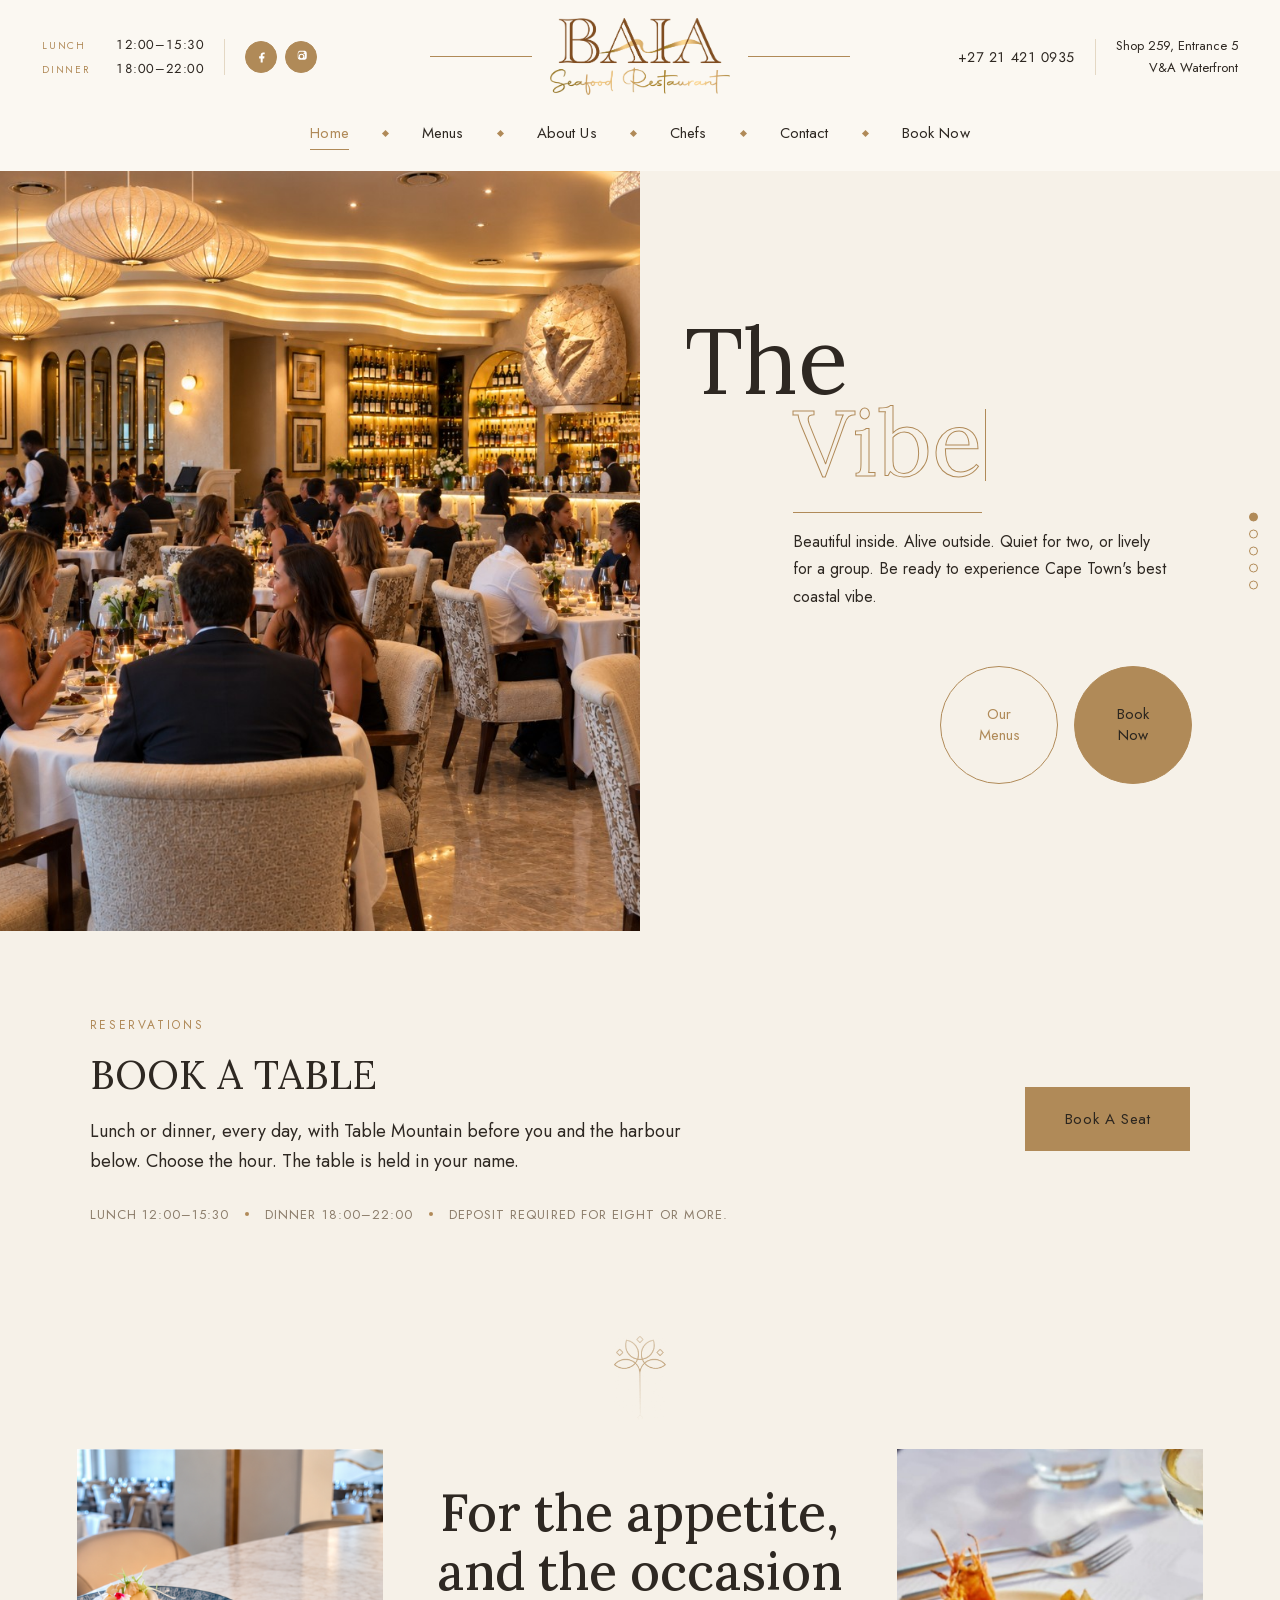
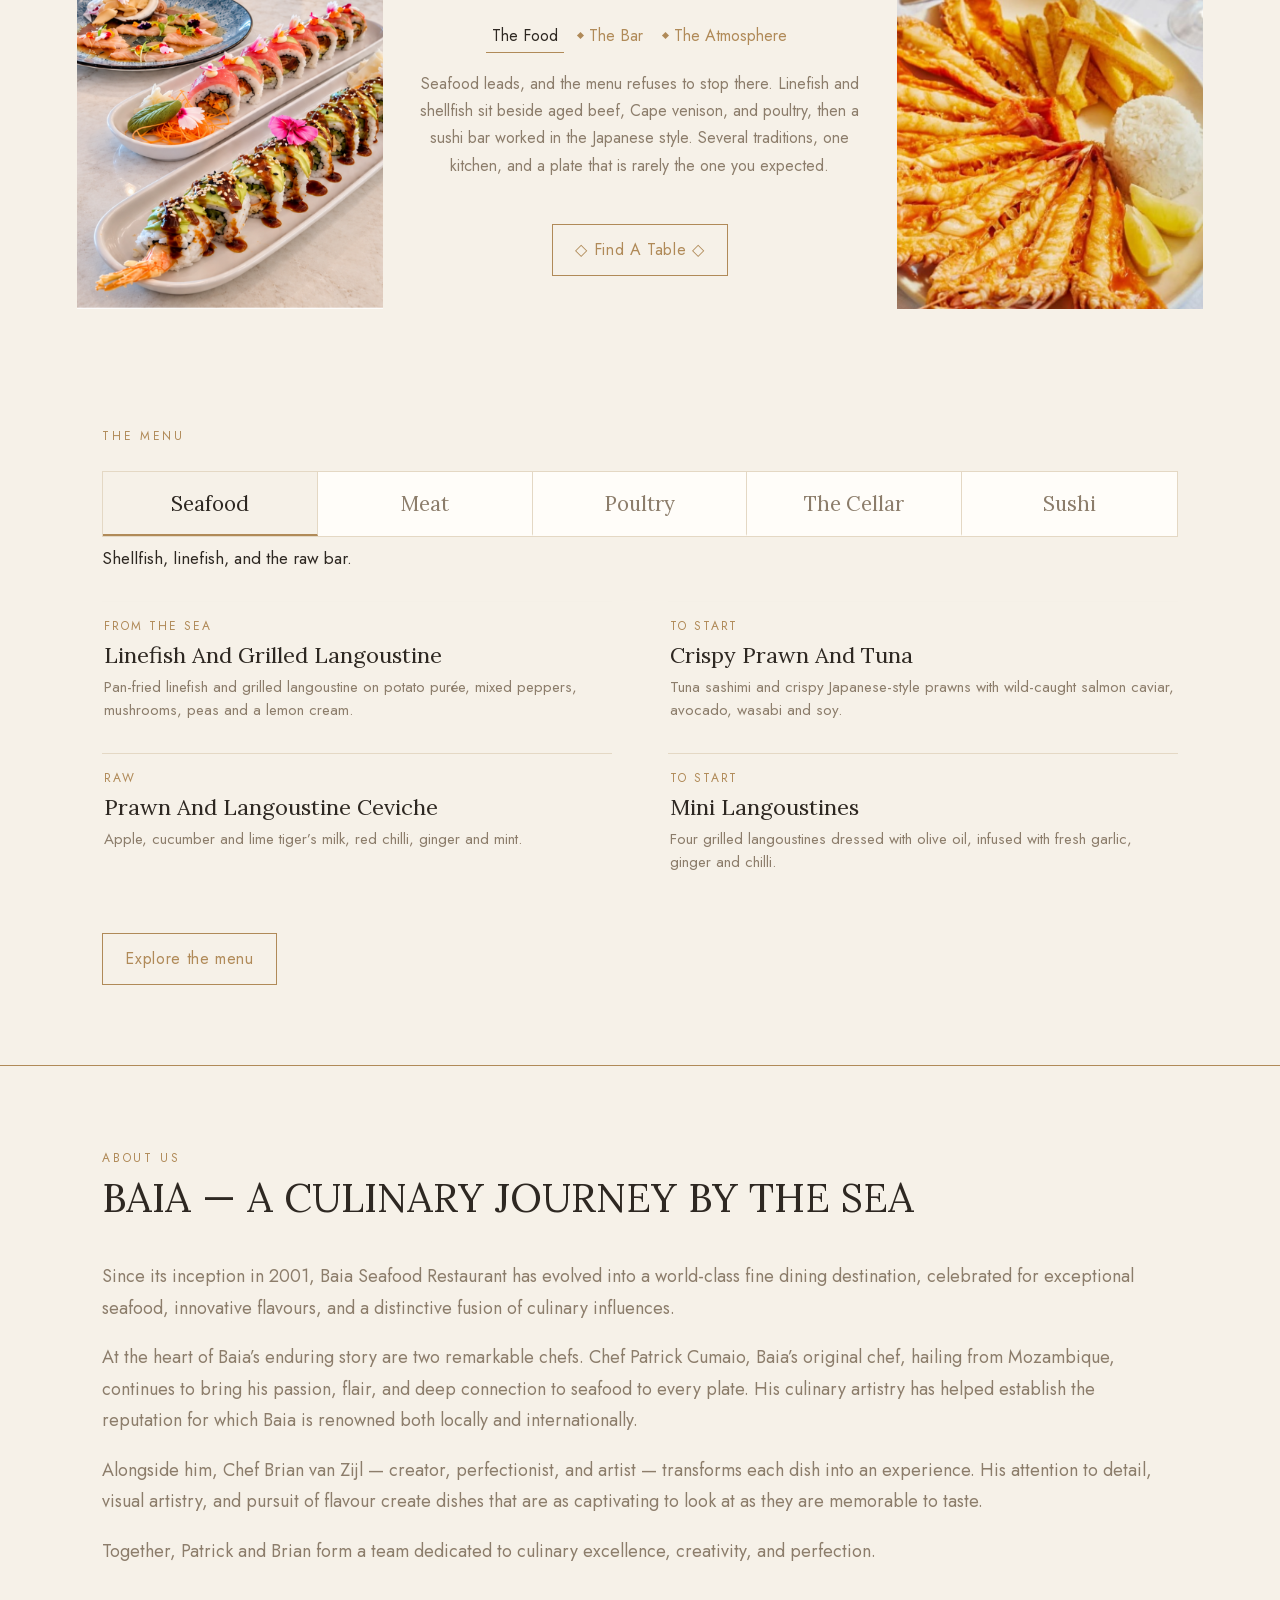
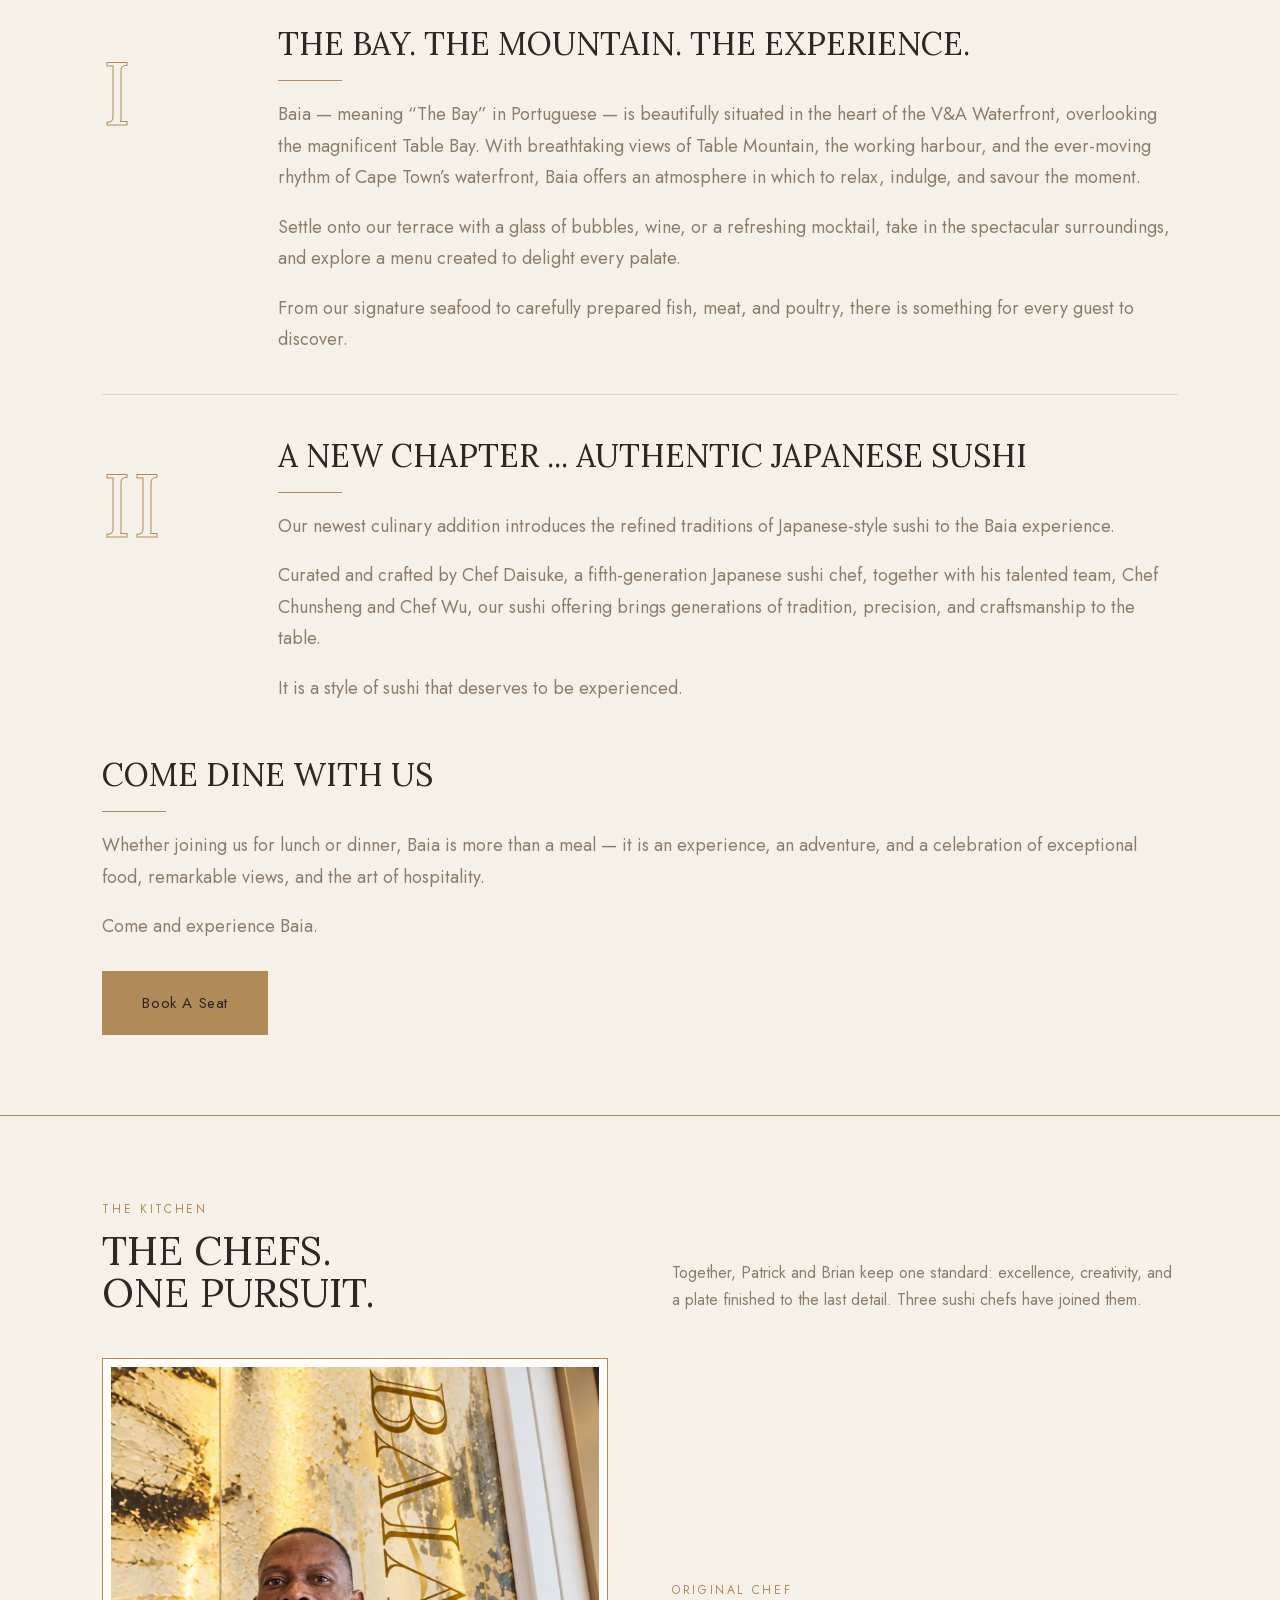
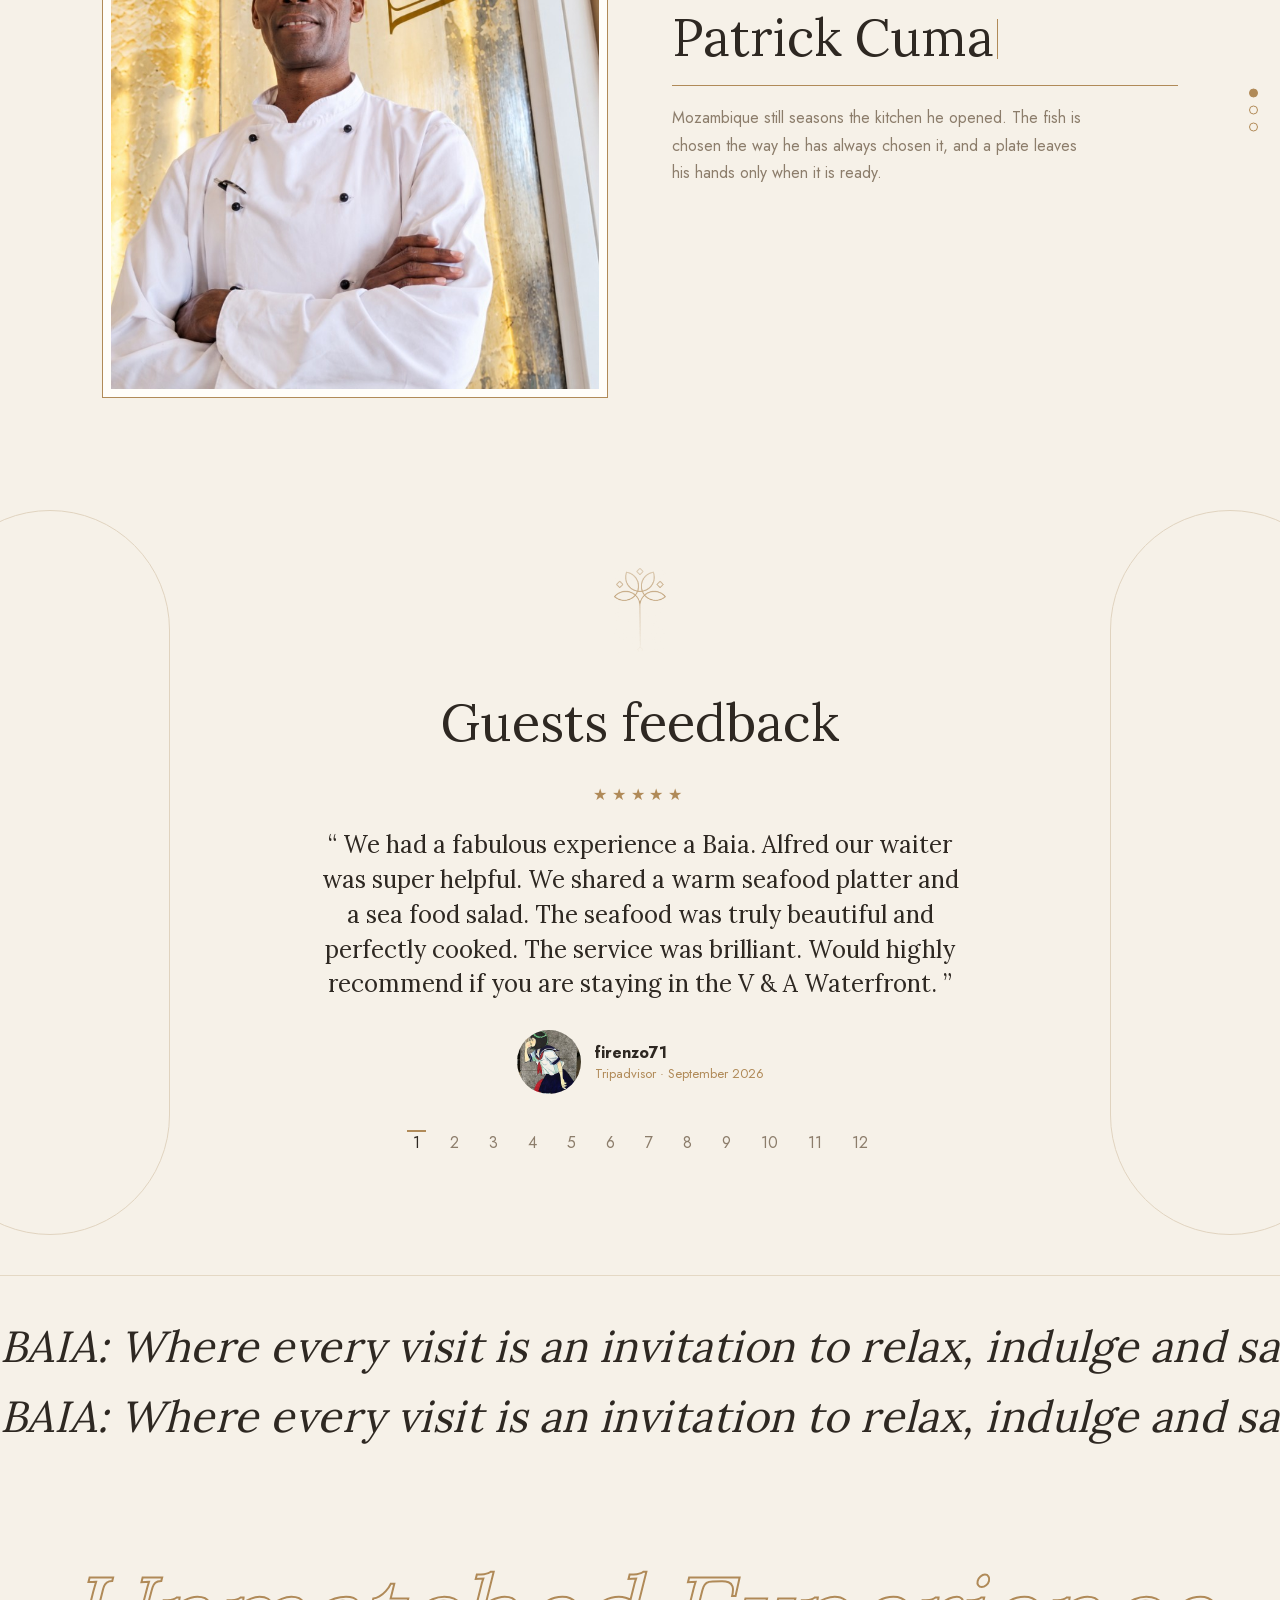
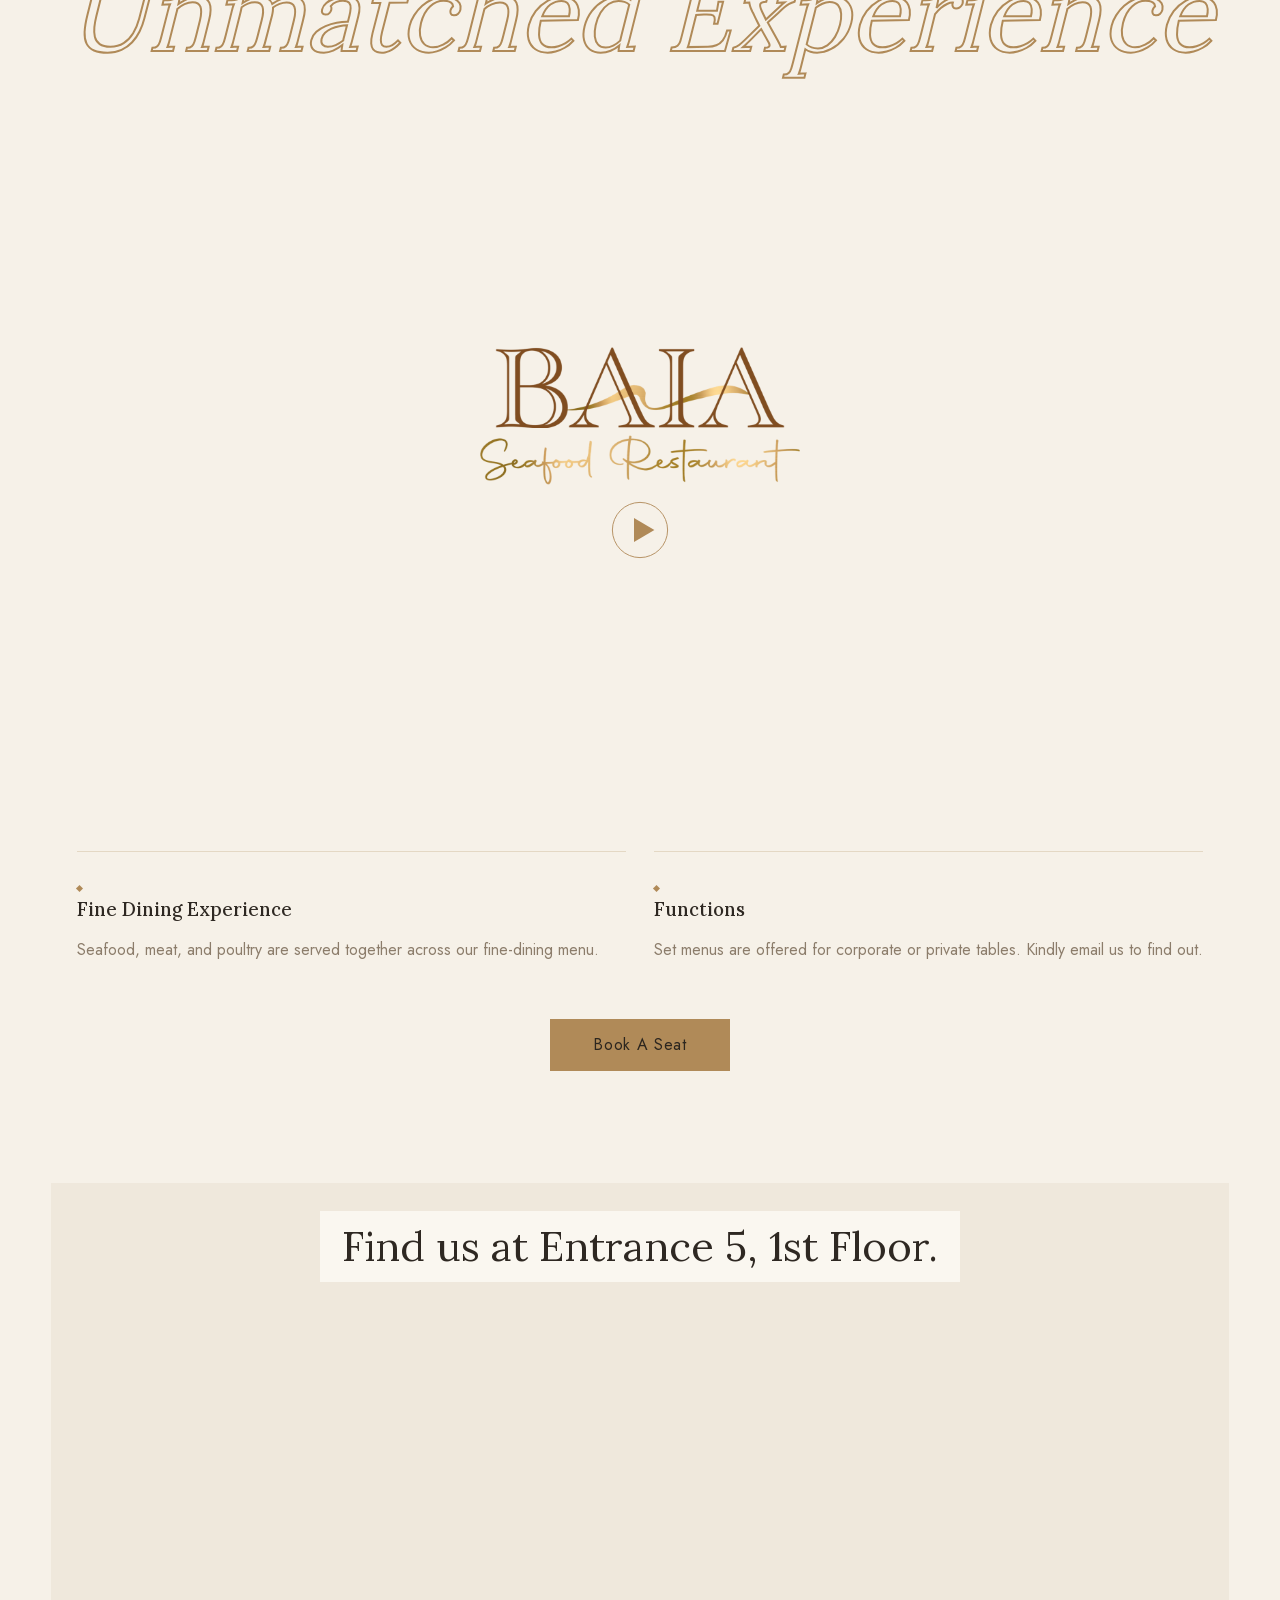
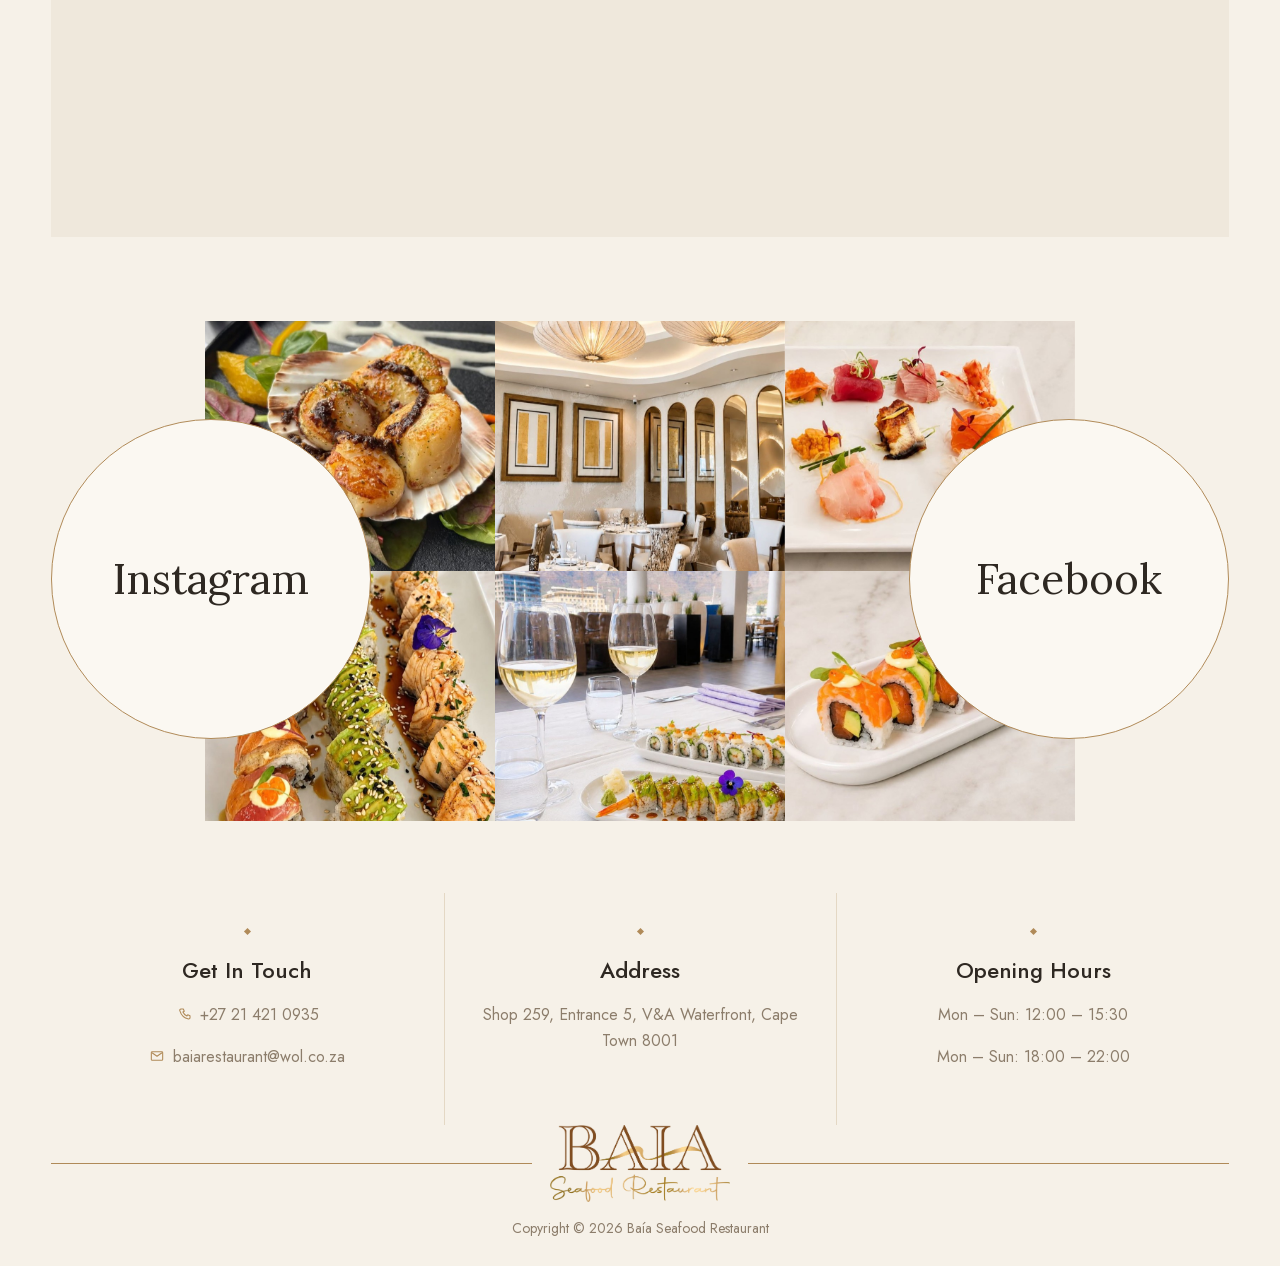
==== commit 57f8f8eb: "Publish the latest home page." ====
--- a/index.html
+++ b/index.html
@@ -1 +1 @@
-<!DOCTYPE html><!--N7WyI154qWkDcXV_EmV4C--><html lang="en" class="__variable_c19f6d __variable_d8f060"><head><meta charSet="utf-8"/><meta name="viewport" content="width=device-width, initial-scale=1"/><link rel="preload" href="/_next/static/media/5c0c2bcbaa4149ca-s.p.woff2" as="font" crossorigin="" type="font/woff2"/><link rel="preload" href="/_next/static/media/9dd75fadc5b3df29-s.p.woff2" as="font" crossorigin="" type="font/woff2"/><link rel="preload" as="image" href="/brand/baia-logo.png?v=4"/><link rel="preload" as="image" href="/shapes/s-shape-1.png?v=3"/><link rel="preload" as="image" href="/dishes/sushi-service.png"/><link rel="preload" as="image" href="/atmosphere/dining-floor.jpg"/><link rel="preload" as="image" href="/atmosphere/terrace-tables.jpg"/><link rel="preload" as="image" href="/dishes/prawn-plate.jpg"/><link rel="preload" as="image" href="/atmosphere/hero-3.jpg?v=2"/><link rel="preload" as="image" href="/atmosphere/lantern-room.jpg"/><link rel="preload" as="image" href="/chefs/patrick.jpg"/><link rel="preload" as="image" href="/reviews/firenzo71.jpg"/><link rel="stylesheet" href="/_next/static/css/0607e7194ff8fa59.css" data-precedence="next"/><link rel="preload" as="script" fetchPriority="low" href="/_next/static/chunks/webpack-75a5e3ce0c363631.js"/><script src="/_next/static/chunks/4bd1b696-c023c6e3521b1417.js" async=""></script><script src="/_next/static/chunks/255-9c0c72a5d4870e58.js" async=""></script><script src="/_next/static/chunks/main-app-c6679bb073e35617.js" async=""></script><script src="/_next/static/chunks/619-ba102abea3e3d0e4.js" async=""></script><script src="/_next/static/chunks/813-b9c11788c8caf6c8.js" async=""></script><script src="/_next/static/chunks/app/layout-e9a6f1c3f19a4385.js" async=""></script><script src="/_next/static/chunks/app/page-f9fe40ddd2a63484.js" async=""></script><link rel="preload" as="image" href="/dishes/scallops.jpg"/><link rel="preload" as="image" href="/atmosphere/corner.jpg"/><link rel="preload" as="image" href="/dishes/sashimi.jpg"/><link rel="preload" as="image" href="/dishes/platter.jpg"/><link rel="preload" as="image" href="/atmosphere/terrace.jpg"/><link rel="preload" as="image" href="/dishes/rolls.jpg"/><meta name="next-size-adjust" content=""/><title>Baía Seafood Restaurant</title><meta name="description" content="Baía, pronounced Ba-hia, is a seafood restaurant upstairs at Entrance 5, V&amp;A Waterfront, Cape Town."/><script src="/_next/static/chunks/polyfills-42372ed130431b0a.js" noModule=""></script></head><body><div hidden=""><!--$--><!--/$--></div><div class="loader is-on" aria-hidden="false"><img class="logo " src="/brand/baia-logo.png?v=4" alt="Baía Seafood Restaurant"/></div><header class="site-header "><div class="utility"><div class="utility-side utility-left"><dl class="utility-hours"><div><dt>Lunch</dt><dd>12:00–15:30</dd></div><div><dt>Dinner</dt><dd>18:00–22:00</dd></div></dl><span class="utility-split" aria-hidden="true"></span><span class="follow"><a href="https://www.facebook.com/baiaseafoodrestaurant/" aria-label="Facebook" target="_blank" rel="noreferrer"><svg viewBox="0 0 24 24" aria-hidden="true"><path fill="currentColor" d="M14.8 8.4h2.3V5.4h-2.3c-2.5 0-4.1 1.6-4.1 4.2v1.9H8.2V15h2.5v6.6h3.2V15h2.4l.4-3.5h-2.8V9.7c0-.8.3-1.3 1.3-1.3z"></path></svg></a><a href="https://www.instagram.com/baiaseafoodrestaurant/" aria-label="Instagram" target="_blank" rel="noreferrer"><svg viewBox="0 0 24 24" aria-hidden="true"><path fill="currentColor" d="M12 7.6a4.4 4.4 0 1 0 0 8.8 4.4 4.4 0 0 0 0-8.8zm0 7.2a2.8 2.8 0 1 1 0-5.6 2.8 2.8 0 0 1 0 5.6zM17.2 7.1a1 1 0 1 1-2 0 1 1 0 0 1 2 0zM12 4.4c1.5 0 1.6 0 2.2.1.5 0 .9.1 1.2.2.4.2.6.3.9.6.2.2.4.5.6.9.1.3.2.7.2 1.2.1.6.1.7.1 2.2s0 1.6-.1 2.2c0 .5-.1.9-.2 1.2-.2.4-.4.6-.6.9-.3.2-.5.4-.9.6-.3.1-.7.2-1.2.2-.6.1-.7.1-2.2.1s-1.6 0-2.2-.1c-.5 0-.9-.1-1.2-.2-.4-.2-.6-.4-.9-.6-.2-.3-.4-.5-.6-.9-.1-.3-.2-.7-.2-1.2-.1-.6-.1-.7-.1-2.2s0-1.6.1-2.2c0-.5.1-.9.2-1.2.2-.4.4-.7.6-.9.3-.3.5-.4.9-.6.3-.1.7-.2 1.2-.2.6-.1.7-.1 2.2-.1zm0-1.6c-1.5 0-1.7 0-2.3.1-.6 0-1.1.1-1.5.3-.4.1-.8.4-1.1.7-.3.3-.6.7-.7 1.1-.2.4-.3.9-.3 1.5C6 7.1 6 7.3 6 8.8v2.4c0 1.5 0 1.7.1 2.3.1.6.1 1.1.3 1.5.1.4.4.8.7 1.1.3.3.7.6 1.1.7.4.2.9.3 1.5.3.6.1.8.1 2.3.1h2.4c1.5 0 1.7 0 2.3-.1.6 0 1.1-.1 1.5-.3.4-.1.8-.4 1.1-.7.3-.3.6-.7.7-1.1.2-.4.3-.9.3-1.5.1-.6.1-.8.1-2.3V8.8c0-1.5 0-1.7-.1-2.3 0-.6-.1-1.1-.3-1.5-.1-.4-.4-.8-.7-1.1-.3-.3-.7-.6-1.1-.7-.4-.2-.9-.3-1.5-.3-.6-.1-.8-.1-2.3-.1H12z"></path></svg></a></span></div><div class="utility-center"><span class="rule"></span><a class="utility-logo" aria-label="Baía home" href="/"><img class="logo " src="/brand/baia-logo.png?v=4" alt="Baía Seafood Restaurant"/></a><span class="rule"></span></div><div class="utility-side utility-right"><a class="utility-phone" href="tel:+27214210935">+27 21 421 0935</a><span class="utility-split" aria-hidden="true"></span><a class="utility-address" href="https://www.google.com/maps/search/?api=1&amp;query=Baia+Seafood+Restaurant+Shop+259+Entrance+5+V%26A+Waterfront+Cape+Town+8001" target="_blank" rel="noreferrer"><span>Shop 259, Entrance 5</span><span>V&amp;A Waterfront</span></a></div></div><div class="nav-bar"><a class="nav-logo" aria-label="Baía home" href="/"><img class="logo " src="/brand/baia-logo.png?v=4" alt="Baía Seafood Restaurant"/></a><button type="button" class="burger" aria-label="Open navigation"><span></span><span></span><span></span></button><nav class="main-nav" aria-label="Primary"><a class="is-active" href="/">Home</a><i class="diamond" aria-hidden="true"></i><a href="/#explore">Menus</a><i class="diamond" aria-hidden="true"></i><a href="/#about">About Us</a><i class="diamond" aria-hidden="true"></i><a href="/#chefs">Chefs</a><i class="diamond" aria-hidden="true"></i><a href="/#footer">Contact</a><i class="diamond" aria-hidden="true"></i><a href="https://www.dineplan.com/restaurant/baia-seafood-restaurant" target="_blank" rel="noreferrer">Book Now</a></nav><button type="button" class="dot-grid" aria-label="Open panel"><i></i><i></i><i></i><i></i><i></i><i></i><i></i><i></i><i></i></button></div></header><div class="offcanvas "><button type="button" class="sheet-close">Close</button><img class="logo " src="/brand/baia-logo.png?v=4" alt="Baía Seafood Restaurant"/><p>BAIA: Where every visit is an invitation to relax, indulge and savour the best of Cape Town&#x27;s coastal dining.</p><a class="off-line" href="tel:+27214210935"><svg viewBox="0 0 24 24" aria-hidden="true"><path fill="none" stroke="currentColor" stroke-width="1.6" stroke-linecap="round" stroke-linejoin="round" d="M8 3h3l1.4 3.4-2 1.2a12 12 0 0 0 6 6l1.2-2L21 13v3a2 2 0 0 1-2.2 2A17 17 0 0 1 6 6.2 2 2 0 0 1 8 3z"></path></svg>+27 21 421 0935</a><a class="off-line" href="mailto:baiarestaurant@wol.co.za"><svg viewBox="0 0 24 24" aria-hidden="true"><rect x="3.5" y="5.5" width="17" height="13" rx="1.4" fill="none" stroke="currentColor" stroke-width="1.6"></rect><path d="M4.5 7.2 12 12.4l7.5-5.2" fill="none" stroke="currentColor" stroke-width="1.6" stroke-linejoin="round"></path></svg>baiarestaurant@wol.co.za</a><a class="off-address" href="https://www.google.com/maps/search/?api=1&amp;query=Baia+Seafood+Restaurant+Shop+259+Entrance+5+V%26A+Waterfront+Cape+Town+8001" target="_blank" rel="noreferrer">Shop 259, Entrance 5, V&amp;A Waterfront, Cape Town 8001</a><div class="off-map"><iframe title="Map of Baía at the V&amp;A Waterfront" src="https://maps.google.com/maps?q=Shop%20259%20Entrance%205%20V%26A%20Waterfront%20Cape%20Town%208001&amp;z=16&amp;output=embed" loading="lazy"></iframe><a class="map-open" href="https://www.google.com/maps/search/?api=1&amp;query=Baia+Seafood+Restaurant+Shop+259+Entrance+5+V%26A+Waterfront+Cape+Town+8001" target="_blank" rel="noreferrer" aria-label="Open Shop 259, Entrance 5, V&amp;A Waterfront, Cape Town 8001 in Google Maps"></a></div><a class="btn-fill off-book" href="https://www.dineplan.com/restaurant/baia-seafood-restaurant" target="_blank" rel="noreferrer">Book Now</a></div><div class="cursor-outer" aria-hidden="true"></div><div class="cursor-inner" aria-hidden="true"></div><main><section class="hero"><div class="hero-photo"><div class="hero-depth"><div class="hero-frame is-on " style="background-image:url(/atmosphere/hero-4.jpg?v=2);opacity:1;z-index:3" aria-hidden="false"></div><div class="hero-frame  " style="background-image:url(/atmosphere/occasion.jpg);opacity:0;z-index:2" aria-hidden="true"></div><div class="hero-frame  " style="background-image:url(/atmosphere/hero-1.jpg?v=2);opacity:0;z-index:2" aria-hidden="true"></div><div class="hero-frame  " style="background-image:url(/atmosphere/hero-2.jpg?v=2);opacity:0;z-index:2" aria-hidden="true"></div><div class="hero-frame  " style="background-image:url(/atmosphere/hero-3.jpg?v=2);opacity:0;z-index:2" aria-hidden="true"></div></div></div><div class="hero-copy"><h1 aria-label="The Vibe"><span class="hero-line"><span class="hero-ghost" aria-hidden="true">The</span><span class="hero-live" aria-hidden="true"><i class="hero-caret"></i></span></span><span class="hero-line hero-outline"><span class="hero-ghost" aria-hidden="true">Vibe</span><span class="hero-live" aria-hidden="true"></span><span class="hero-meter" aria-hidden="true"><span style="animation-duration:9520ms"></span></span></span></h1><p>Beautiful inside. Alive outside. Quiet for two, or lively for a group. Be ready to experience Cape Town&#x27;s best coastal vibe.</p><div class="hero-actions"><a class="hero-circle" href="#explore">Our<br/>Menus</a><a class="hero-circle is-gold" href="https://www.dineplan.com/restaurant/baia-seafood-restaurant" target="_blank" rel="noreferrer">Book<br/>Now</a></div></div><div class="hero-dots" role="tablist" aria-label="Hero slides"><button type="button" class="is-on" aria-label="Slide 1"></button><button type="button" class="" aria-label="Slide 2"></button><button type="button" class="" aria-label="Slide 3"></button><button type="button" class="" aria-label="Slide 4"></button><button type="button" class="" aria-label="Slide 5"></button></div></section><section class="booking" id="book"><div class="booking-row"><div class="booking-copy"><p class="kicker">Reservations</p><h2>Book a table</h2><p>Lunch or dinner, every day, with Table Mountain before you and the harbour below. Choose the hour. The table is held in your name.</p><ul class="booking-facts"><li>Lunch 12:00–15:30</li><li>Dinner 18:00–22:00</li><li>Deposit required for eight or more.</li></ul></div><a class="btn-fill booking-cta" href="https://www.dineplan.com/restaurant/baia-seafood-restaurant" target="_blank" rel="noreferrer">Book A Seat</a></div></section><section class="story" id="story"><div class="story-mark"><img class="floral" src="/shapes/s-shape-1.png?v=3" alt=""/></div><div class="reveal  story-grid"><div class="story-photo"><img class="is-on" src="/dishes/sushi-service.png" alt="Sushi and sashimi" aria-hidden="false"/><img class="" src="/atmosphere/dining-floor.jpg" alt="The dining room" aria-hidden="true"/><img class="" src="/atmosphere/terrace-tables.jpg" alt="The terrace and Table Mountain" aria-hidden="true"/></div><div class="story-copy"><h2>For the appetite, and the occasion</h2><div class="tabs"><span><button type="button" class="is-on">The Food</button></span><span><i class="diamond" aria-hidden="true"></i><button type="button" class="">The Bar</button></span><span><i class="diamond" aria-hidden="true"></i><button type="button" class="">The Atmosphere</button></span></div><div class="story-body"><p class="is-in">Seafood leads, and the menu refuses to stop there. Linefish and shellfish sit beside aged beef, Cape venison, and poultry, then a sushi bar worked in the Japanese style. Several traditions, one kitchen, and a plate that is rarely the one you expected.</p></div><a class="btn-line" href="https://www.dineplan.com/restaurant/baia-seafood-restaurant" target="_blank" rel="noreferrer">◇ Find A Table ◇</a></div><div class="story-photo"><img class="is-on" src="/dishes/prawn-plate.jpg" alt="Prawns with rice and chips" aria-hidden="false"/><img class="" src="/atmosphere/hero-3.jpg?v=2" alt="The wine wall" aria-hidden="true"/><img class="" src="/atmosphere/lantern-room.jpg" alt="The dining room in the evening" aria-hidden="true"/></div></div></section><section class="menu-explore" id="explore" aria-label="The menu"><div class="menu-head"><p class="kicker">The menu</p><div class="menu-chapters" role="tablist" aria-label="Menu chapters"><button type="button" role="tab" id="chapter-seafood" aria-selected="true" aria-controls="explore-panel" tabindex="0" class="is-on"><span>Seafood</span></button><button type="button" role="tab" id="chapter-meat" aria-selected="false" aria-controls="explore-panel" tabindex="-1" class=""><span>Meat</span></button><button type="button" role="tab" id="chapter-poultry" aria-selected="false" aria-controls="explore-panel" tabindex="-1" class=""><span>Poultry</span></button><button type="button" role="tab" id="chapter-cellar" aria-selected="false" aria-controls="explore-panel" tabindex="-1" class=""><span>The Cellar</span></button><button type="button" role="tab" id="chapter-sushi" aria-selected="false" aria-controls="explore-panel" tabindex="-1" class=""><span>Sushi</span></button></div><p class="menu-intro">Shellfish, linefish, and the raw bar.</p></div><div class="menu-reel is-single is-still" id="explore-panel" role="tabpanel" aria-labelledby="chapter-seafood" style="--rows:2"></div><button type="button" class="btn-line" aria-haspopup="dialog" aria-expanded="false">Explore the menu</button></section><section class="about" id="about" aria-label="About us"><div class="about-lead"><p class="kicker">About us</p><h2><span class="about-line"><span>BAIA — A CULINARY JOURNEY BY THE SEA</span></span></h2></div><div class="about-prose"><p>Since its inception in 2001, Baia Seafood Restaurant has evolved into a world-class fine dining destination, celebrated for exceptional seafood, innovative flavours, and a distinctive fusion of culinary influences.</p><p>At the heart of Baia’s enduring story are two remarkable chefs. Chef Patrick Cumaio, Baia’s original chef, hailing from Mozambique, continues to bring his passion, flair, and deep connection to seafood to every plate. His culinary artistry has helped establish the reputation for which Baia is renowned both locally and internationally.</p><p>Alongside him, Chef Brian van Zijl — creator, perfectionist, and artist — transforms each dish into an experience. His attention to detail, visual artistry, and pursuit of flavour create dishes that are as captivating to look at as they are memorable to taste.</p><p>Together, Patrick and Brian form a team dedicated to culinary excellence, creativity, and perfection.</p></div><div class="about-spread"><article><span class="about-mark" aria-hidden="true">I</span><div class="about-copy"><h3>THE BAY. THE MOUNTAIN. THE EXPERIENCE.</h3><p>Baia — meaning “The Bay” in Portuguese — is beautifully situated in the heart of the V&amp;A Waterfront, overlooking the magnificent Table Bay. With breathtaking views of Table Mountain, the working harbour, and the ever-moving rhythm of Cape Town’s waterfront, Baia offers an atmosphere in which to relax, indulge, and savour the moment.</p><p>Settle onto our terrace with a glass of bubbles, wine, or a refreshing mocktail, take in the spectacular surroundings, and explore a menu created to delight every palate.</p><p>From our signature seafood to carefully prepared fish, meat, and poultry, there is something for every guest to discover.</p></div></article><article><span class="about-mark" aria-hidden="true">II</span><div class="about-copy"><h3>A NEW CHAPTER ... AUTHENTIC JAPANESE SUSHI</h3><p>Our newest culinary addition introduces the refined traditions of Japanese-style sushi to the Baia experience.</p><p>Curated and crafted by Chef Daisuke, a fifth-generation Japanese sushi chef, together with his talented team, Chef Chunsheng and Chef Wu, our sushi offering brings generations of tradition, precision, and craftsmanship to the table.</p><p>It is a style of sushi that deserves to be experienced.</p></div></article></div><div class="about-close"><h3>COME DINE WITH US</h3><p>Whether joining us for lunch or dinner, Baia is more than a meal — it is an experience, an adventure, and a celebration of exceptional food, remarkable views, and the art of hospitality.</p><p>Come and experience Baia.</p><a class="btn-fill booking-cta" href="https://www.dineplan.com/restaurant/baia-seafood-restaurant" target="_blank" rel="noreferrer">Book A Seat</a></div></section><section class="chefs" id="chefs" aria-label="The chefs"><div class="chefs-head"><div><p class="kicker">The kitchen</p><h2>The chefs.<br/>One pursuit.</h2></div><p>Together, Patrick and Brian keep one standard: excellence, creativity, and a plate finished to the last detail. Three sushi chefs have joined them.</p></div><div class="chef-show"><div class="chef-stage"><div class="chef-layer is-in"><div class="chef-frame"><img src="/chefs/patrick.jpg" alt=""/></div><div class="chef-copy"><p class="kicker">Original chef</p><h3 aria-label="Patrick Cumaio"><span class="chef-name-ghost" aria-hidden="true">Patrick Cumaio</span><span class="chef-name-live" aria-hidden="true">Patrick Cumaio</span></h3><div class="chef-line" aria-hidden="true"><span></span></div><p>Mozambique still seasons the kitchen he opened. The fish is chosen the way he has always chosen it, and a plate leaves his hands only when it is ready.</p></div></div></div><div class="chef-dots" role="tablist" aria-label="Chefs"><button type="button" class="is-on" aria-label="Patrick Cumaio"></button><button type="button" class="" aria-label="Brian van Zijl"></button><button type="button" class="" aria-label="Sushi Chefs"></button></div></div></section><section class="quotes"><div class="frame frame-l"></div><div class="frame frame-r"></div><div class="story-mark"><img class="floral" src="/shapes/s-shape-1.png?v=3" alt=""/></div><h2 class="quotes-title">Guests feedback</h2><a class="quotes-link" href="https://www.tripadvisor.com/ShowUserReviews-g312659-d786129-r1079598096-Baia_Seafood_Restaurant-Cape_Town_Central_Western_Cape.html" target="_blank" rel="noreferrer" aria-label="Read firenzo71&#x27;s review on Tripadvisor"><p class="stars" aria-hidden="true">★★★★★</p><blockquote>“ <!-- -->We had a fabulous experience a Baia. Alfred our waiter was super helpful. We shared a warm seafood platter and a sea food salad. The seafood was truly beautiful and perfectly cooked. The service was brilliant. Would highly recommend if you are staying in the V &amp; A Waterfront.<!-- --> ”</blockquote><figure><img src="/reviews/firenzo71.jpg" alt="firenzo71"/><figcaption><strong>firenzo71</strong><span>Tripadvisor<!-- --> · <!-- -->September 2026</span></figcaption></figure></a><div class="pager"><button type="button" class="is-on">1</button><button type="button" class="">2</button><button type="button" class="">3</button><button type="button" class="">4</button><button type="button" class="">5</button><button type="button" class="">6</button><button type="button" class="">7</button><button type="button" class="">8</button><button type="button" class="">9</button><button type="button" class="">10</button><button type="button" class="">11</button><button type="button" class="">12</button></div></section><section class="marquee" aria-label="BAIA: Where every visit is an invitation to relax, indulge and savour the best of Cape Town&#x27;s coastal dining."><div class="marquee-row"><div class="marquee-track" aria-hidden="true"><span class="marquee-item"><em>BAIA: Where every visit is an invitation to relax, indulge and savour the best of Cape Town&#x27;s coastal dining.</em><i class="diamond"></i></span><span class="marquee-item"><em>BAIA: Where every visit is an invitation to relax, indulge and savour the best of Cape Town&#x27;s coastal dining.</em><i class="diamond"></i></span><span class="marquee-item"><em>BAIA: Where every visit is an invitation to relax, indulge and savour the best of Cape Town&#x27;s coastal dining.</em><i class="diamond"></i></span><span class="marquee-item"><em>BAIA: Where every visit is an invitation to relax, indulge and savour the best of Cape Town&#x27;s coastal dining.</em><i class="diamond"></i></span></div></div><div class="marquee-row marquee-row-rev"><div class="marquee-track" aria-hidden="true"><span class="marquee-item"><em>BAIA: Where every visit is an invitation to relax, indulge and savour the best of Cape Town&#x27;s coastal dining.</em><i class="diamond"></i></span><span class="marquee-item"><em>BAIA: Where every visit is an invitation to relax, indulge and savour the best of Cape Town&#x27;s coastal dining.</em><i class="diamond"></i></span><span class="marquee-item"><em>BAIA: Where every visit is an invitation to relax, indulge and savour the best of Cape Town&#x27;s coastal dining.</em><i class="diamond"></i></span><span class="marquee-item"><em>BAIA: Where every visit is an invitation to relax, indulge and savour the best of Cape Town&#x27;s coastal dining.</em><i class="diamond"></i></span></div></div></section><section class="video-block"><h2 class="video-word">Unmatched Experience</h2><div class="video-stage"><div class="video-cinema is-still" aria-hidden="true"><img class="video-logo" src="/brand/baia-logo.png?v=4" alt=""/><div class="play-btn"><span class="play-mark" aria-hidden="true"><svg viewBox="0 0 120 120"><circle class="play-ring" cx="60" cy="60" r="46" fill="none" stroke="currentColor" stroke-width="1.5"></circle><path class="play-triangle" d="M50 40 L84 60 L50 80 Z" fill="currentColor"></path></svg></span></div></div></div></section><section class="services" aria-label="The house"><div class="services-row"><article><i class="diamond" aria-hidden="true"></i><h3>Fine Dining Experience</h3><p>Seafood, meat, and poultry are served together across our fine-dining menu.</p></article><article><i class="diamond" aria-hidden="true"></i><h3>Functions</h3><p>Set menus are offered for corporate or private tables. Kindly email us to find out.</p></article></div><a class="btn-fill services-book" href="https://www.dineplan.com/restaurant/baia-seafood-restaurant" target="_blank" rel="noreferrer">Book A Seat</a></section><section class="location" id="visit"><div class="loc-top"><div class="map-wrap"><iframe title="Map of Baía at the V&amp;A Waterfront" src="https://maps.google.com/maps?q=Shop%20259%20Entrance%205%20V%26A%20Waterfront%20Cape%20Town%208001&amp;z=16&amp;output=embed" loading="lazy"></iframe><h2 class="map-title">Find us at Entrance 5, 1st Floor.</h2><a class="map-open" href="https://www.google.com/maps/search/?api=1&amp;query=Baia+Seafood+Restaurant+Shop+259+Entrance+5+V%26A+Waterfront+Cape+Town+8001" target="_blank" rel="noreferrer" aria-label="Open Shop 259, Entrance 5, V&amp;A Waterfront, Cape Town 8001 in Google Maps"></a></div></div></section><section class="instagram" id="instagram"><a class="ig-badge" href="https://www.instagram.com/baiaseafoodrestaurant/" target="_blank" rel="noreferrer">Instagram</a><a class="ig-badge is-facebook" href="https://www.facebook.com/baiaseafoodrestaurant/" target="_blank" rel="noreferrer">Facebook</a><div class="ig-grid"><a href="https://www.instagram.com/baiaseafoodrestaurant/" target="_blank" rel="noreferrer"><img src="/dishes/scallops.jpg" alt=""/></a><a href="https://www.instagram.com/baiaseafoodrestaurant/" target="_blank" rel="noreferrer"><img src="/atmosphere/corner.jpg" alt=""/></a><a href="https://www.instagram.com/baiaseafoodrestaurant/" target="_blank" rel="noreferrer"><img src="/dishes/sashimi.jpg" alt=""/></a><a href="https://www.instagram.com/baiaseafoodrestaurant/" target="_blank" rel="noreferrer"><img src="/dishes/platter.jpg" alt=""/></a><a href="https://www.instagram.com/baiaseafoodrestaurant/" target="_blank" rel="noreferrer"><img src="/atmosphere/terrace.jpg" alt=""/></a><a href="https://www.instagram.com/baiaseafoodrestaurant/" target="_blank" rel="noreferrer"><img src="/dishes/rolls.jpg" alt=""/></a></div></section><!--$--><!--/$--></main><footer class="site-footer" id="footer"><div class="foot-grid"><section><i class="diamond" aria-hidden="true"></i><h2>Get In Touch</h2><p class="foot-contact"><svg viewBox="0 0 24 24" aria-hidden="true"><path fill="none" stroke="currentColor" stroke-width="1.6" stroke-linecap="round" stroke-linejoin="round" d="M8 3h3l1.4 3.4-2 1.2a12 12 0 0 0 6 6l1.2-2L21 13v3a2 2 0 0 1-2.2 2A17 17 0 0 1 6 6.2 2 2 0 0 1 8 3z"></path></svg><a href="tel:+27214210935">+27 21 421 0935</a></p><p class="foot-contact"><svg viewBox="0 0 24 24" aria-hidden="true"><rect x="3.5" y="5.5" width="17" height="13" rx="1.4" fill="none" stroke="currentColor" stroke-width="1.6"></rect><path d="M4.5 7.2 12 12.4l7.5-5.2" fill="none" stroke="currentColor" stroke-width="1.6" stroke-linejoin="round"></path></svg><a href="mailto:baiarestaurant@wol.co.za">baiarestaurant@wol.co.za</a></p></section><section><i class="diamond" aria-hidden="true"></i><h2>Address</h2><p>Shop 259, Entrance 5, V&amp;A Waterfront, Cape Town 8001</p></section><section><i class="diamond" aria-hidden="true"></i><h2>Opening Hours</h2><p class="copper">Mon – Sun: 12:00 – 15:30</p><p class="copper">Mon – Sun: 18:00 – 22:00</p></section></div><div class="foot-logo"><img class="logo " src="/brand/baia-logo.png?v=4" alt="Baía Seafood Restaurant"/></div><div class="foot-bottom"><p>Copyright © <!-- -->2026<!-- --> <!-- -->Baía Seafood Restaurant</p></div></footer><button type="button" class="to-top " aria-label="Back to top">↑</button><script src="/_next/static/chunks/webpack-75a5e3ce0c363631.js" id="_R_" async=""></script><script>(self.__next_f=self.__next_f||[]).push([0])</script><script>self.__next_f.push([1,"1:\"$Sreact.fragment\"\n2:I[1421,[\"619\",\"static/chunks/619-ba102abea3e3d0e4.js\",\"813\",\"static/chunks/813-b9c11788c8caf6c8.js\",\"177\",\"static/chunks/app/layout-e9a6f1c3f19a4385.js\"],\"Shell\"]\n3:I[9766,[],\"\"]\n4:I[8924,[],\"\"]\n5:I[6965,[\"619\",\"static/chunks/619-ba102abea3e3d0e4.js\",\"813\",\"static/chunks/813-b9c11788c8caf6c8.js\",\"974\",\"static/chunks/app/page-f9fe40ddd2a63484.js\"],\"HomeView\"]\n6:I[4431,[],\"OutletBoundary\"]\n8:I[5278,[],\"AsyncMetadataOutlet\"]\na:I[4431,[],\"ViewportBoundary\"]\nc:I[4431,[],\"MetadataBoundary\"]\nd:\"$Sreact.suspense\"\nf:I[7150,[],\"\"]\n:HL[\"/_next/static/media/5c0c2bcbaa4149ca-s.p.woff2\",\"font\",{\"crossOrigin\":\"\",\"type\":\"font/woff2\"}]\n:HL[\"/_next/static/media/9dd75fadc5b3df29-s.p.woff2\",\"font\",{\"crossOrigin\":\"\",\"type\":\"font/woff2\"}]\n:HL[\"/_next/static/css/0607e7194ff8fa59.css\",\"style\"]\n"])</script><script>self.__next_f.push([1,"0:{\"P\":null,\"b\":\"N7WyI154qWkDcXV_EmV4C\",\"p\":\"\",\"c\":[\"\",\"\"],\"i\":false,\"f\":[[[\"\",{\"children\":[\"__PAGE__\",{}]},\"$undefined\",\"$undefined\",true],[\"\",[\"$\",\"$1\",\"c\",{\"children\":[[[\"$\",\"link\",\"0\",{\"rel\":\"stylesheet\",\"href\":\"/_next/static/css/0607e7194ff8fa59.css\",\"precedence\":\"next\",\"crossOrigin\":\"$undefined\",\"nonce\":\"$undefined\"}]],[\"$\",\"html\",null,{\"lang\":\"en\",\"className\":\"__variable_c19f6d __variable_d8f060\",\"suppressHydrationWarning\":true,\"children\":[\"$\",\"body\",null,{\"suppressHydrationWarning\":true,\"children\":[\"$\",\"$L2\",null,{\"children\":[\"$\",\"$L3\",null,{\"parallelRouterKey\":\"children\",\"error\":\"$undefined\",\"errorStyles\":\"$undefined\",\"errorScripts\":\"$undefined\",\"template\":[\"$\",\"$L4\",null,{}],\"templateStyles\":\"$undefined\",\"templateScripts\":\"$undefined\",\"notFound\":[[[\"$\",\"title\",null,{\"children\":\"404: This page could not be found.\"}],[\"$\",\"div\",null,{\"style\":{\"fontFamily\":\"system-ui,\\\"Segoe UI\\\",Roboto,Helvetica,Arial,sans-serif,\\\"Apple Color Emoji\\\",\\\"Segoe UI Emoji\\\"\",\"height\":\"100vh\",\"textAlign\":\"center\",\"display\":\"flex\",\"flexDirection\":\"column\",\"alignItems\":\"center\",\"justifyContent\":\"center\"},\"children\":[\"$\",\"div\",null,{\"children\":[[\"$\",\"style\",null,{\"dangerouslySetInnerHTML\":{\"__html\":\"body{color:#000;background:#fff;margin:0}.next-error-h1{border-right:1px solid rgba(0,0,0,.3)}@media (prefers-color-scheme:dark){body{color:#fff;background:#000}.next-error-h1{border-right:1px solid rgba(255,255,255,.3)}}\"}}],[\"$\",\"h1\",null,{\"className\":\"next-error-h1\",\"style\":{\"display\":\"inline-block\",\"margin\":\"0 20px 0 0\",\"padding\":\"0 23px 0 0\",\"fontSize\":24,\"fontWeight\":500,\"verticalAlign\":\"top\",\"lineHeight\":\"49px\"},\"children\":404}],[\"$\",\"div\",null,{\"style\":{\"display\":\"inline-block\"},\"children\":[\"$\",\"h2\",null,{\"style\":{\"fontSize\":14,\"fontWeight\":400,\"lineHeight\":\"49px\",\"margin\":0},\"children\":\"This page could not be found.\"}]}]]}]}]],[]],\"forbidden\":\"$undefined\",\"unauthorized\":\"$undefined\"}]}]}]}]]}],{\"children\":[\"__PAGE__\",[\"$\",\"$1\",\"c\",{\"children\":[[\"$\",\"$L5\",null,{}],null,[\"$\",\"$L6\",null,{\"children\":[\"$L7\",[\"$\",\"$L8\",null,{\"promise\":\"$@9\"}]]}]]}],{},null,false]},null,false],[\"$\",\"$1\",\"h\",{\"children\":[null,[[\"$\",\"$La\",null,{\"children\":\"$Lb\"}],[\"$\",\"meta\",null,{\"name\":\"next-size-adjust\",\"content\":\"\"}]],[\"$\",\"$Lc\",null,{\"children\":[\"$\",\"div\",null,{\"hidden\":true,\"children\":[\"$\",\"$d\",null,{\"fallback\":null,\"children\":\"$Le\"}]}]}]]}],false]],\"m\":\"$undefined\",\"G\":[\"$f\",[]],\"s\":false,\"S\":true}\n"])</script><script>self.__next_f.push([1,"b:[[\"$\",\"meta\",\"0\",{\"charSet\":\"utf-8\"}],[\"$\",\"meta\",\"1\",{\"name\":\"viewport\",\"content\":\"width=device-width, initial-scale=1\"}]]\n7:null\n"])</script><script>self.__next_f.push([1,"9:{\"metadata\":[[\"$\",\"title\",\"0\",{\"children\":\"Baía Seafood Restaurant\"}],[\"$\",\"meta\",\"1\",{\"name\":\"description\",\"content\":\"Baía, pronounced Ba-hia, is a seafood restaurant upstairs at Entrance 5, V\u0026A Waterfront, Cape Town.\"}]],\"error\":null,\"digest\":\"$undefined\"}\n"])</script><script>self.__next_f.push([1,"e:\"$9:metadata\"\n"])</script></body></html>+<!DOCTYPE html><!--Af_liXcMDeFtl86dJMAti--><html lang="en" class="__variable_c19f6d __variable_d8f060"><head><meta charSet="utf-8"/><meta name="viewport" content="width=device-width, initial-scale=1"/><link rel="preload" href="/_next/static/media/5c0c2bcbaa4149ca-s.p.woff2" as="font" crossorigin="" type="font/woff2"/><link rel="preload" href="/_next/static/media/9dd75fadc5b3df29-s.p.woff2" as="font" crossorigin="" type="font/woff2"/><link rel="preload" as="image" href="/brand/baia-logo.png?v=4"/><link rel="preload" as="image" href="/shapes/s-shape-1.png?v=3"/><link rel="preload" as="image" href="/dishes/sushi-service.png"/><link rel="preload" as="image" href="/atmosphere/dining-floor.jpg"/><link rel="preload" as="image" href="/atmosphere/terrace-tables.jpg"/><link rel="preload" as="image" href="/dishes/prawn-plate.jpg"/><link rel="preload" as="image" href="/atmosphere/hero-3.jpg?v=2"/><link rel="preload" as="image" href="/atmosphere/lantern-room.jpg"/><link rel="preload" as="image" href="/chefs/patrick.jpg"/><link rel="preload" as="image" href="/reviews/firenzo71.jpg"/><link rel="stylesheet" href="/_next/static/css/0982eb02b20f07c6.css" data-precedence="next"/><link rel="preload" as="script" fetchPriority="low" href="/_next/static/chunks/webpack-75a5e3ce0c363631.js"/><script src="/_next/static/chunks/4bd1b696-c023c6e3521b1417.js" async=""></script><script src="/_next/static/chunks/255-9c0c72a5d4870e58.js" async=""></script><script src="/_next/static/chunks/main-app-c6679bb073e35617.js" async=""></script><script src="/_next/static/chunks/619-ba102abea3e3d0e4.js" async=""></script><script src="/_next/static/chunks/813-b9c11788c8caf6c8.js" async=""></script><script src="/_next/static/chunks/app/layout-e9a6f1c3f19a4385.js" async=""></script><script src="/_next/static/chunks/app/page-f9fe40ddd2a63484.js" async=""></script><link rel="preload" as="image" href="/dishes/scallops.jpg"/><link rel="preload" as="image" href="/atmosphere/corner.jpg"/><link rel="preload" as="image" href="/dishes/sashimi.jpg"/><link rel="preload" as="image" href="/dishes/platter.jpg"/><link rel="preload" as="image" href="/atmosphere/terrace.jpg"/><link rel="preload" as="image" href="/dishes/rolls.jpg"/><meta name="next-size-adjust" content=""/><title>Baía Seafood Restaurant</title><meta name="description" content="Baía, pronounced Ba-hia, is a seafood restaurant upstairs at Entrance 5, V&amp;A Waterfront, Cape Town."/><script src="/_next/static/chunks/polyfills-42372ed130431b0a.js" noModule=""></script></head><body><div hidden=""><!--$--><!--/$--></div><div class="loader is-on" aria-hidden="false"><img class="logo " src="/brand/baia-logo.png?v=4" alt="Baía Seafood Restaurant"/></div><header class="site-header "><div class="utility"><div class="utility-side utility-left"><dl class="utility-hours"><div><dt>Lunch</dt><dd>12:00–15:30</dd></div><div><dt>Dinner</dt><dd>18:00–22:00</dd></div></dl><span class="utility-split" aria-hidden="true"></span><span class="follow"><a href="https://www.facebook.com/baiaseafoodrestaurant/" aria-label="Facebook" target="_blank" rel="noreferrer"><svg viewBox="0 0 24 24" aria-hidden="true"><path fill="currentColor" d="M14.8 8.4h2.3V5.4h-2.3c-2.5 0-4.1 1.6-4.1 4.2v1.9H8.2V15h2.5v6.6h3.2V15h2.4l.4-3.5h-2.8V9.7c0-.8.3-1.3 1.3-1.3z"></path></svg></a><a href="https://www.instagram.com/baiaseafoodrestaurant/" aria-label="Instagram" target="_blank" rel="noreferrer"><svg viewBox="0 0 24 24" aria-hidden="true"><path fill="currentColor" d="M12 7.6a4.4 4.4 0 1 0 0 8.8 4.4 4.4 0 0 0 0-8.8zm0 7.2a2.8 2.8 0 1 1 0-5.6 2.8 2.8 0 0 1 0 5.6zM17.2 7.1a1 1 0 1 1-2 0 1 1 0 0 1 2 0zM12 4.4c1.5 0 1.6 0 2.2.1.5 0 .9.1 1.2.2.4.2.6.3.9.6.2.2.4.5.6.9.1.3.2.7.2 1.2.1.6.1.7.1 2.2s0 1.6-.1 2.2c0 .5-.1.9-.2 1.2-.2.4-.4.6-.6.9-.3.2-.5.4-.9.6-.3.1-.7.2-1.2.2-.6.1-.7.1-2.2.1s-1.6 0-2.2-.1c-.5 0-.9-.1-1.2-.2-.4-.2-.6-.4-.9-.6-.2-.3-.4-.5-.6-.9-.1-.3-.2-.7-.2-1.2-.1-.6-.1-.7-.1-2.2s0-1.6.1-2.2c0-.5.1-.9.2-1.2.2-.4.4-.7.6-.9.3-.3.5-.4.9-.6.3-.1.7-.2 1.2-.2.6-.1.7-.1 2.2-.1zm0-1.6c-1.5 0-1.7 0-2.3.1-.6 0-1.1.1-1.5.3-.4.1-.8.4-1.1.7-.3.3-.6.7-.7 1.1-.2.4-.3.9-.3 1.5C6 7.1 6 7.3 6 8.8v2.4c0 1.5 0 1.7.1 2.3.1.6.1 1.1.3 1.5.1.4.4.8.7 1.1.3.3.7.6 1.1.7.4.2.9.3 1.5.3.6.1.8.1 2.3.1h2.4c1.5 0 1.7 0 2.3-.1.6 0 1.1-.1 1.5-.3.4-.1.8-.4 1.1-.7.3-.3.6-.7.7-1.1.2-.4.3-.9.3-1.5.1-.6.1-.8.1-2.3V8.8c0-1.5 0-1.7-.1-2.3 0-.6-.1-1.1-.3-1.5-.1-.4-.4-.8-.7-1.1-.3-.3-.7-.6-1.1-.7-.4-.2-.9-.3-1.5-.3-.6-.1-.8-.1-2.3-.1H12z"></path></svg></a></span></div><div class="utility-center"><span class="rule"></span><a class="utility-logo" aria-label="Baía home" href="/"><img class="logo " src="/brand/baia-logo.png?v=4" alt="Baía Seafood Restaurant"/></a><span class="rule"></span></div><div class="utility-side utility-right"><a class="utility-phone" href="tel:+27214210935">+27 21 421 0935</a><span class="utility-split" aria-hidden="true"></span><a class="utility-address" href="https://www.google.com/maps/search/?api=1&amp;query=Baia+Seafood+Restaurant+Shop+259+Entrance+5+V%26A+Waterfront+Cape+Town+8001" target="_blank" rel="noreferrer"><span>Shop 259, Entrance 5</span><span>V&amp;A Waterfront</span></a></div></div><div class="nav-bar"><a class="nav-logo" aria-label="Baía home" href="/"><img class="logo " src="/brand/baia-logo.png?v=4" alt="Baía Seafood Restaurant"/></a><button type="button" class="burger" aria-label="Open navigation"><span></span><span></span><span></span></button><nav class="main-nav" aria-label="Primary"><a class="is-active" href="/">Home</a><i class="diamond" aria-hidden="true"></i><a href="/#explore">Menus</a><i class="diamond" aria-hidden="true"></i><a href="/#about">About Us</a><i class="diamond" aria-hidden="true"></i><a href="/#chefs">Chefs</a><i class="diamond" aria-hidden="true"></i><a href="/#footer">Contact</a><i class="diamond" aria-hidden="true"></i><a href="https://www.dineplan.com/restaurant/baia-seafood-restaurant" target="_blank" rel="noreferrer">Book Now</a></nav><button type="button" class="dot-grid" aria-label="Open panel"><i></i><i></i><i></i><i></i><i></i><i></i><i></i><i></i><i></i></button></div></header><div class="offcanvas "><button type="button" class="sheet-close">Close</button><img class="logo " src="/brand/baia-logo.png?v=4" alt="Baía Seafood Restaurant"/><p>BAIA: Where every visit is an invitation to relax, indulge and savour the best of Cape Town&#x27;s coastal dining.</p><a class="off-line" href="tel:+27214210935"><svg viewBox="0 0 24 24" aria-hidden="true"><path fill="none" stroke="currentColor" stroke-width="1.6" stroke-linecap="round" stroke-linejoin="round" d="M8 3h3l1.4 3.4-2 1.2a12 12 0 0 0 6 6l1.2-2L21 13v3a2 2 0 0 1-2.2 2A17 17 0 0 1 6 6.2 2 2 0 0 1 8 3z"></path></svg>+27 21 421 0935</a><a class="off-line" href="mailto:baiarestaurant@wol.co.za"><svg viewBox="0 0 24 24" aria-hidden="true"><rect x="3.5" y="5.5" width="17" height="13" rx="1.4" fill="none" stroke="currentColor" stroke-width="1.6"></rect><path d="M4.5 7.2 12 12.4l7.5-5.2" fill="none" stroke="currentColor" stroke-width="1.6" stroke-linejoin="round"></path></svg>baiarestaurant@wol.co.za</a><a class="off-address" href="https://www.google.com/maps/search/?api=1&amp;query=Baia+Seafood+Restaurant+Shop+259+Entrance+5+V%26A+Waterfront+Cape+Town+8001" target="_blank" rel="noreferrer">Shop 259, Entrance 5, V&amp;A Waterfront, Cape Town 8001</a><div class="off-map"><iframe title="Map of Baía at the V&amp;A Waterfront" src="https://maps.google.com/maps?q=Shop%20259%20Entrance%205%20V%26A%20Waterfront%20Cape%20Town%208001&amp;z=16&amp;output=embed" loading="lazy"></iframe><a class="map-open" href="https://www.google.com/maps/search/?api=1&amp;query=Baia+Seafood+Restaurant+Shop+259+Entrance+5+V%26A+Waterfront+Cape+Town+8001" target="_blank" rel="noreferrer" aria-label="Open Shop 259, Entrance 5, V&amp;A Waterfront, Cape Town 8001 in Google Maps"></a></div><a class="btn-fill off-book" href="https://www.dineplan.com/restaurant/baia-seafood-restaurant" target="_blank" rel="noreferrer">Book Now</a></div><div class="cursor-outer" aria-hidden="true"></div><div class="cursor-inner" aria-hidden="true"></div><main><section class="hero"><div class="hero-photo"><div class="hero-depth"><div class="hero-frame is-on " style="background-image:url(/atmosphere/hero-4.jpg?v=2);opacity:1;z-index:3" aria-hidden="false"></div><div class="hero-frame  " style="background-image:url(/atmosphere/occasion.jpg);opacity:0;z-index:2" aria-hidden="true"></div><div class="hero-frame  " style="background-image:url(/atmosphere/hero-1.jpg?v=2);opacity:0;z-index:2" aria-hidden="true"></div><div class="hero-frame  " style="background-image:url(/atmosphere/hero-2.jpg?v=2);opacity:0;z-index:2" aria-hidden="true"></div><div class="hero-frame  " style="background-image:url(/atmosphere/hero-3.jpg?v=2);opacity:0;z-index:2" aria-hidden="true"></div></div></div><div class="hero-copy"><h1 aria-label="The Vibe"><span class="hero-line"><span class="hero-ghost" aria-hidden="true">The</span><span class="hero-live" aria-hidden="true"><i class="hero-caret"></i></span></span><span class="hero-line hero-outline"><span class="hero-ghost" aria-hidden="true">Vibe</span><span class="hero-live" aria-hidden="true"></span><span class="hero-meter" aria-hidden="true"><span style="animation-duration:9520ms"></span></span></span></h1><p>Beautiful inside. Alive outside. Quiet for two, or lively for a group. Be ready to experience Cape Town&#x27;s best coastal vibe.</p><div class="hero-actions"><a class="hero-circle" href="#explore">Our<br/>Menus</a><a class="hero-circle is-gold" href="https://www.dineplan.com/restaurant/baia-seafood-restaurant" target="_blank" rel="noreferrer">Book<br/>Now</a></div></div><div class="hero-dots" role="tablist" aria-label="Hero slides"><button type="button" class="is-on" aria-label="Slide 1"></button><button type="button" class="" aria-label="Slide 2"></button><button type="button" class="" aria-label="Slide 3"></button><button type="button" class="" aria-label="Slide 4"></button><button type="button" class="" aria-label="Slide 5"></button></div></section><section class="booking" id="book"><div class="booking-row"><div class="booking-copy"><p class="kicker">Reservations</p><h2>Book a table</h2><p>Lunch or dinner, every day, with Table Mountain before you and the harbour below. Choose the hour. The table is held in your name.</p><ul class="booking-facts"><li>Lunch 12:00–15:30</li><li>Dinner 18:00–22:00</li><li>Deposit required for eight or more.</li></ul></div><a class="btn-fill booking-cta" href="https://www.dineplan.com/restaurant/baia-seafood-restaurant" target="_blank" rel="noreferrer">Book A Seat</a></div></section><section class="story" id="story"><div class="story-mark"><img class="floral" src="/shapes/s-shape-1.png?v=3" alt=""/></div><div class="reveal  story-grid"><div class="story-photo"><img class="is-on" src="/dishes/sushi-service.png" alt="Sushi and sashimi" aria-hidden="false"/><img class="" src="/atmosphere/dining-floor.jpg" alt="The dining room" aria-hidden="true"/><img class="" src="/atmosphere/terrace-tables.jpg" alt="The terrace and Table Mountain" aria-hidden="true"/></div><div class="story-copy"><h2>For the appetite, and the occasion</h2><div class="tabs"><span><button type="button" class="is-on">The Food</button></span><span><i class="diamond" aria-hidden="true"></i><button type="button" class="">The Bar</button></span><span><i class="diamond" aria-hidden="true"></i><button type="button" class="">The Atmosphere</button></span></div><div class="story-body"><p class="is-in">Seafood leads, and the menu refuses to stop there. Linefish and shellfish sit beside aged beef, Cape venison, and poultry, then a sushi bar worked in the Japanese style. Several traditions, one kitchen, and a plate that is rarely the one you expected.</p></div><a class="btn-line" href="https://www.dineplan.com/restaurant/baia-seafood-restaurant" target="_blank" rel="noreferrer">◇ Find A Table ◇</a></div><div class="story-photo"><img class="is-on" src="/dishes/prawn-plate.jpg" alt="Prawns with rice and chips" aria-hidden="false"/><img class="" src="/atmosphere/hero-3.jpg?v=2" alt="The wine wall" aria-hidden="true"/><img class="" src="/atmosphere/lantern-room.jpg" alt="The dining room in the evening" aria-hidden="true"/></div></div></section><section class="menu-explore" id="explore" aria-label="The menu"><div class="menu-head"><p class="kicker">The menu</p><div class="menu-chapters" role="tablist" aria-label="Menu chapters"><button type="button" role="tab" id="chapter-seafood" aria-selected="true" aria-controls="explore-panel" tabindex="0" class="is-on"><span>Seafood</span></button><button type="button" role="tab" id="chapter-meat" aria-selected="false" aria-controls="explore-panel" tabindex="-1" class=""><span>Meat</span></button><button type="button" role="tab" id="chapter-poultry" aria-selected="false" aria-controls="explore-panel" tabindex="-1" class=""><span>Poultry</span></button><button type="button" role="tab" id="chapter-cellar" aria-selected="false" aria-controls="explore-panel" tabindex="-1" class=""><span>The Cellar</span></button><button type="button" role="tab" id="chapter-sushi" aria-selected="false" aria-controls="explore-panel" tabindex="-1" class=""><span>Sushi</span></button></div><p class="menu-intro">Shellfish, linefish, and the raw bar.</p></div><div class="menu-reel is-single is-still" id="explore-panel" role="tabpanel" aria-labelledby="chapter-seafood" style="--rows:2"></div><button type="button" class="btn-line" aria-haspopup="dialog" aria-expanded="false">Explore the menu</button></section><section class="about" id="about" aria-label="About us"><div class="about-lead"><p class="kicker">About us</p><h2><span class="about-line"><span>BAIA — A CULINARY JOURNEY BY THE SEA</span></span></h2></div><div class="about-prose"><p>Since its inception in 2001, Baia Seafood Restaurant has evolved into a world-class fine dining destination, celebrated for exceptional seafood, innovative flavours, and a distinctive fusion of culinary influences.</p><p>At the heart of Baia’s enduring story are two remarkable chefs. Chef Patrick Cumaio, Baia’s original chef, hailing from Mozambique, continues to bring his passion, flair, and deep connection to seafood to every plate. His culinary artistry has helped establish the reputation for which Baia is renowned both locally and internationally.</p><p>Alongside him, Chef Brian van Zijl — creator, perfectionist, and artist — transforms each dish into an experience. His attention to detail, visual artistry, and pursuit of flavour create dishes that are as captivating to look at as they are memorable to taste.</p><p>Together, Patrick and Brian form a team dedicated to culinary excellence, creativity, and perfection.</p></div><div class="about-spread"><article><span class="about-mark" aria-hidden="true">I</span><div class="about-copy"><h3>THE BAY. THE MOUNTAIN. THE EXPERIENCE.</h3><p>Baia — meaning “The Bay” in Portuguese — is beautifully situated in the heart of the V&amp;A Waterfront, overlooking the magnificent Table Bay. With breathtaking views of Table Mountain, the working harbour, and the ever-moving rhythm of Cape Town’s waterfront, Baia offers an atmosphere in which to relax, indulge, and savour the moment.</p><p>Settle onto our terrace with a glass of bubbles, wine, or a refreshing mocktail, take in the spectacular surroundings, and explore a menu created to delight every palate.</p><p>From our signature seafood to carefully prepared fish, meat, and poultry, there is something for every guest to discover.</p></div></article><article><span class="about-mark" aria-hidden="true">II</span><div class="about-copy"><h3>A NEW CHAPTER ... AUTHENTIC JAPANESE SUSHI</h3><p>Our newest culinary addition introduces the refined traditions of Japanese-style sushi to the Baia experience.</p><p>Curated and crafted by Chef Daisuke, a fifth-generation Japanese sushi chef, together with his talented team, Chef Chunsheng and Chef Wu, our sushi offering brings generations of tradition, precision, and craftsmanship to the table.</p><p>It is a style of sushi that deserves to be experienced.</p></div></article></div><div class="about-close"><h3>COME DINE WITH US</h3><p>Whether joining us for lunch or dinner, Baia is more than a meal — it is an experience, an adventure, and a celebration of exceptional food, remarkable views, and the art of hospitality.</p><p>Come and experience Baia.</p><a class="btn-fill booking-cta" href="https://www.dineplan.com/restaurant/baia-seafood-restaurant" target="_blank" rel="noreferrer">Book A Seat</a></div></section><section class="chefs" id="chefs" aria-label="The chefs"><div class="chefs-head"><div><p class="kicker">The kitchen</p><h2>The chefs.<br/>One pursuit.</h2></div><p>Together, Patrick and Brian keep one standard: excellence, creativity, and a plate finished to the last detail. Three sushi chefs have joined them.</p></div><div class="chef-show"><div class="chef-stage"><div class="chef-layer is-in"><div class="chef-frame"><img src="/chefs/patrick.jpg" alt=""/></div><div class="chef-copy"><p class="kicker">Original chef</p><h3 aria-label="Patrick Cumaio"><span class="chef-name-ghost" aria-hidden="true">Patrick Cumaio</span><span class="chef-name-live" aria-hidden="true">Patrick Cumaio</span></h3><div class="chef-line" aria-hidden="true"><span></span></div><p>Mozambique still seasons the kitchen he opened. The fish is chosen the way he has always chosen it, and a plate leaves his hands only when it is ready.</p></div></div></div><div class="chef-dots" role="tablist" aria-label="Chefs"><button type="button" class="is-on" aria-label="Patrick Cumaio"></button><button type="button" class="" aria-label="Brian van Zijl"></button><button type="button" class="" aria-label="Sushi Chefs"></button></div></div></section><section class="quotes"><div class="frame frame-l"></div><div class="frame frame-r"></div><div class="story-mark"><img class="floral" src="/shapes/s-shape-1.png?v=3" alt=""/></div><h2 class="quotes-title">Guests feedback</h2><a class="quotes-link" href="https://www.tripadvisor.com/ShowUserReviews-g312659-d786129-r1079598096-Baia_Seafood_Restaurant-Cape_Town_Central_Western_Cape.html" target="_blank" rel="noreferrer" aria-label="Read firenzo71&#x27;s review on Tripadvisor"><p class="stars" aria-hidden="true">★★★★★</p><blockquote>“ <!-- -->We had a fabulous experience a Baia. Alfred our waiter was super helpful. We shared a warm seafood platter and a sea food salad. The seafood was truly beautiful and perfectly cooked. The service was brilliant. Would highly recommend if you are staying in the V &amp; A Waterfront.<!-- --> ”</blockquote><figure><img src="/reviews/firenzo71.jpg" alt="firenzo71"/><figcaption><strong>firenzo71</strong><span>Tripadvisor<!-- --> · <!-- -->September 2026</span></figcaption></figure></a><div class="pager"><button type="button" class="is-on">1</button><button type="button" class="">2</button><button type="button" class="">3</button><button type="button" class="">4</button><button type="button" class="">5</button><button type="button" class="">6</button><button type="button" class="">7</button><button type="button" class="">8</button><button type="button" class="">9</button><button type="button" class="">10</button><button type="button" class="">11</button><button type="button" class="">12</button></div></section><section class="marquee" aria-label="BAIA: Where every visit is an invitation to relax, indulge and savour the best of Cape Town&#x27;s coastal dining."><div class="marquee-row"><div class="marquee-track" aria-hidden="true"><span class="marquee-item"><em>BAIA: Where every visit is an invitation to relax, indulge and savour the best of Cape Town&#x27;s coastal dining.</em><i class="diamond"></i></span><span class="marquee-item"><em>BAIA: Where every visit is an invitation to relax, indulge and savour the best of Cape Town&#x27;s coastal dining.</em><i class="diamond"></i></span><span class="marquee-item"><em>BAIA: Where every visit is an invitation to relax, indulge and savour the best of Cape Town&#x27;s coastal dining.</em><i class="diamond"></i></span><span class="marquee-item"><em>BAIA: Where every visit is an invitation to relax, indulge and savour the best of Cape Town&#x27;s coastal dining.</em><i class="diamond"></i></span></div></div><div class="marquee-row marquee-row-rev"><div class="marquee-track" aria-hidden="true"><span class="marquee-item"><em>BAIA: Where every visit is an invitation to relax, indulge and savour the best of Cape Town&#x27;s coastal dining.</em><i class="diamond"></i></span><span class="marquee-item"><em>BAIA: Where every visit is an invitation to relax, indulge and savour the best of Cape Town&#x27;s coastal dining.</em><i class="diamond"></i></span><span class="marquee-item"><em>BAIA: Where every visit is an invitation to relax, indulge and savour the best of Cape Town&#x27;s coastal dining.</em><i class="diamond"></i></span><span class="marquee-item"><em>BAIA: Where every visit is an invitation to relax, indulge and savour the best of Cape Town&#x27;s coastal dining.</em><i class="diamond"></i></span></div></div></section><section class="video-block"><h2 class="video-word">Unmatched Experience</h2><div class="video-stage"><div class="video-cinema is-still" aria-hidden="true"><img class="video-logo" src="/brand/baia-logo.png?v=4" alt=""/><div class="play-btn"><span class="play-mark" aria-hidden="true"><svg viewBox="0 0 120 120"><circle class="play-ring" cx="60" cy="60" r="46" fill="none" stroke="currentColor" stroke-width="1.5"></circle><path class="play-triangle" d="M50 40 L84 60 L50 80 Z" fill="currentColor"></path></svg></span></div></div></div></section><section class="services" aria-label="The house"><div class="services-row"><article><i class="diamond" aria-hidden="true"></i><h3>Fine Dining Experience</h3><p>Seafood, meat, and poultry are served together across our fine-dining menu.</p></article><article><i class="diamond" aria-hidden="true"></i><h3>Functions</h3><p>Set menus are offered for corporate or private tables. Kindly email us to find out.</p></article></div><a class="btn-fill services-book" href="https://www.dineplan.com/restaurant/baia-seafood-restaurant" target="_blank" rel="noreferrer">Book A Seat</a></section><section class="location" id="visit"><div class="loc-top"><div class="map-wrap"><iframe title="Map of Baía at the V&amp;A Waterfront" src="https://maps.google.com/maps?q=Shop%20259%20Entrance%205%20V%26A%20Waterfront%20Cape%20Town%208001&amp;z=16&amp;output=embed" loading="lazy"></iframe><h2 class="map-title">Find us at Entrance 5, 1st Floor.</h2><a class="map-open" href="https://www.google.com/maps/search/?api=1&amp;query=Baia+Seafood+Restaurant+Shop+259+Entrance+5+V%26A+Waterfront+Cape+Town+8001" target="_blank" rel="noreferrer" aria-label="Open Shop 259, Entrance 5, V&amp;A Waterfront, Cape Town 8001 in Google Maps"></a></div></div></section><section class="instagram" id="instagram"><a class="ig-badge" href="https://www.instagram.com/baiaseafoodrestaurant/" target="_blank" rel="noreferrer">Instagram</a><a class="ig-badge is-facebook" href="https://www.facebook.com/baiaseafoodrestaurant/" target="_blank" rel="noreferrer">Facebook</a><div class="ig-grid"><a href="https://www.instagram.com/baiaseafoodrestaurant/" target="_blank" rel="noreferrer"><img src="/dishes/scallops.jpg" alt=""/></a><a href="https://www.instagram.com/baiaseafoodrestaurant/" target="_blank" rel="noreferrer"><img src="/atmosphere/corner.jpg" alt=""/></a><a href="https://www.instagram.com/baiaseafoodrestaurant/" target="_blank" rel="noreferrer"><img src="/dishes/sashimi.jpg" alt=""/></a><a href="https://www.instagram.com/baiaseafoodrestaurant/" target="_blank" rel="noreferrer"><img src="/dishes/platter.jpg" alt=""/></a><a href="https://www.instagram.com/baiaseafoodrestaurant/" target="_blank" rel="noreferrer"><img src="/atmosphere/terrace.jpg" alt=""/></a><a href="https://www.instagram.com/baiaseafoodrestaurant/" target="_blank" rel="noreferrer"><img src="/dishes/rolls.jpg" alt=""/></a></div></section><!--$--><!--/$--></main><footer class="site-footer" id="footer"><div class="foot-grid"><section><i class="diamond" aria-hidden="true"></i><h2>Get In Touch</h2><p class="foot-contact"><svg viewBox="0 0 24 24" aria-hidden="true"><path fill="none" stroke="currentColor" stroke-width="1.6" stroke-linecap="round" stroke-linejoin="round" d="M8 3h3l1.4 3.4-2 1.2a12 12 0 0 0 6 6l1.2-2L21 13v3a2 2 0 0 1-2.2 2A17 17 0 0 1 6 6.2 2 2 0 0 1 8 3z"></path></svg><a href="tel:+27214210935">+27 21 421 0935</a></p><p class="foot-contact"><svg viewBox="0 0 24 24" aria-hidden="true"><rect x="3.5" y="5.5" width="17" height="13" rx="1.4" fill="none" stroke="currentColor" stroke-width="1.6"></rect><path d="M4.5 7.2 12 12.4l7.5-5.2" fill="none" stroke="currentColor" stroke-width="1.6" stroke-linejoin="round"></path></svg><a href="mailto:baiarestaurant@wol.co.za">baiarestaurant@wol.co.za</a></p></section><section><i class="diamond" aria-hidden="true"></i><h2>Address</h2><p>Shop 259, Entrance 5, V&amp;A Waterfront, Cape Town 8001</p></section><section><i class="diamond" aria-hidden="true"></i><h2>Opening Hours</h2><p class="copper">Mon – Sun: 12:00 – 15:30</p><p class="copper">Mon – Sun: 18:00 – 22:00</p></section></div><div class="foot-logo"><img class="logo " src="/brand/baia-logo.png?v=4" alt="Baía Seafood Restaurant"/></div><div class="foot-bottom"><p>Copyright © <!-- -->2026<!-- --> <!-- -->Baía Seafood Restaurant</p></div></footer><button type="button" class="to-top " aria-label="Back to top">↑</button><script src="/_next/static/chunks/webpack-75a5e3ce0c363631.js" id="_R_" async=""></script><script>(self.__next_f=self.__next_f||[]).push([0])</script><script>self.__next_f.push([1,"1:\"$Sreact.fragment\"\n2:I[1421,[\"619\",\"static/chunks/619-ba102abea3e3d0e4.js\",\"813\",\"static/chunks/813-b9c11788c8caf6c8.js\",\"177\",\"static/chunks/app/layout-e9a6f1c3f19a4385.js\"],\"Shell\"]\n3:I[9766,[],\"\"]\n4:I[8924,[],\"\"]\n5:I[6965,[\"619\",\"static/chunks/619-ba102abea3e3d0e4.js\",\"813\",\"static/chunks/813-b9c11788c8caf6c8.js\",\"974\",\"static/chunks/app/page-f9fe40ddd2a63484.js\"],\"HomeView\"]\n6:I[4431,[],\"OutletBoundary\"]\n8:I[5278,[],\"AsyncMetadataOutlet\"]\na:I[4431,[],\"ViewportBoundary\"]\nc:I[4431,[],\"MetadataBoundary\"]\nd:\"$Sreact.suspense\"\nf:I[7150,[],\"\"]\n:HL[\"/_next/static/media/5c0c2bcbaa4149ca-s.p.woff2\",\"font\",{\"crossOrigin\":\"\",\"type\":\"font/woff2\"}]\n:HL[\"/_next/static/media/9dd75fadc5b3df29-s.p.woff2\",\"font\",{\"crossOrigin\":\"\",\"type\":\"font/woff2\"}]\n:HL[\"/_next/static/css/0982eb02b20f07c6.css\",\"style\"]\n"])</script><script>self.__next_f.push([1,"0:{\"P\":null,\"b\":\"Af-liXcMDeFtl86dJMAti\",\"p\":\"\",\"c\":[\"\",\"\"],\"i\":false,\"f\":[[[\"\",{\"children\":[\"__PAGE__\",{}]},\"$undefined\",\"$undefined\",true],[\"\",[\"$\",\"$1\",\"c\",{\"children\":[[[\"$\",\"link\",\"0\",{\"rel\":\"stylesheet\",\"href\":\"/_next/static/css/0982eb02b20f07c6.css\",\"precedence\":\"next\",\"crossOrigin\":\"$undefined\",\"nonce\":\"$undefined\"}]],[\"$\",\"html\",null,{\"lang\":\"en\",\"className\":\"__variable_c19f6d __variable_d8f060\",\"suppressHydrationWarning\":true,\"children\":[\"$\",\"body\",null,{\"suppressHydrationWarning\":true,\"children\":[\"$\",\"$L2\",null,{\"children\":[\"$\",\"$L3\",null,{\"parallelRouterKey\":\"children\",\"error\":\"$undefined\",\"errorStyles\":\"$undefined\",\"errorScripts\":\"$undefined\",\"template\":[\"$\",\"$L4\",null,{}],\"templateStyles\":\"$undefined\",\"templateScripts\":\"$undefined\",\"notFound\":[[[\"$\",\"title\",null,{\"children\":\"404: This page could not be found.\"}],[\"$\",\"div\",null,{\"style\":{\"fontFamily\":\"system-ui,\\\"Segoe UI\\\",Roboto,Helvetica,Arial,sans-serif,\\\"Apple Color Emoji\\\",\\\"Segoe UI Emoji\\\"\",\"height\":\"100vh\",\"textAlign\":\"center\",\"display\":\"flex\",\"flexDirection\":\"column\",\"alignItems\":\"center\",\"justifyContent\":\"center\"},\"children\":[\"$\",\"div\",null,{\"children\":[[\"$\",\"style\",null,{\"dangerouslySetInnerHTML\":{\"__html\":\"body{color:#000;background:#fff;margin:0}.next-error-h1{border-right:1px solid rgba(0,0,0,.3)}@media (prefers-color-scheme:dark){body{color:#fff;background:#000}.next-error-h1{border-right:1px solid rgba(255,255,255,.3)}}\"}}],[\"$\",\"h1\",null,{\"className\":\"next-error-h1\",\"style\":{\"display\":\"inline-block\",\"margin\":\"0 20px 0 0\",\"padding\":\"0 23px 0 0\",\"fontSize\":24,\"fontWeight\":500,\"verticalAlign\":\"top\",\"lineHeight\":\"49px\"},\"children\":404}],[\"$\",\"div\",null,{\"style\":{\"display\":\"inline-block\"},\"children\":[\"$\",\"h2\",null,{\"style\":{\"fontSize\":14,\"fontWeight\":400,\"lineHeight\":\"49px\",\"margin\":0},\"children\":\"This page could not be found.\"}]}]]}]}]],[]],\"forbidden\":\"$undefined\",\"unauthorized\":\"$undefined\"}]}]}]}]]}],{\"children\":[\"__PAGE__\",[\"$\",\"$1\",\"c\",{\"children\":[[\"$\",\"$L5\",null,{}],null,[\"$\",\"$L6\",null,{\"children\":[\"$L7\",[\"$\",\"$L8\",null,{\"promise\":\"$@9\"}]]}]]}],{},null,false]},null,false],[\"$\",\"$1\",\"h\",{\"children\":[null,[[\"$\",\"$La\",null,{\"children\":\"$Lb\"}],[\"$\",\"meta\",null,{\"name\":\"next-size-adjust\",\"content\":\"\"}]],[\"$\",\"$Lc\",null,{\"children\":[\"$\",\"div\",null,{\"hidden\":true,\"children\":[\"$\",\"$d\",null,{\"fallback\":null,\"children\":\"$Le\"}]}]}]]}],false]],\"m\":\"$undefined\",\"G\":[\"$f\",[]],\"s\":false,\"S\":true}\n"])</script><script>self.__next_f.push([1,"b:[[\"$\",\"meta\",\"0\",{\"charSet\":\"utf-8\"}],[\"$\",\"meta\",\"1\",{\"name\":\"viewport\",\"content\":\"width=device-width, initial-scale=1\"}]]\n7:null\n"])</script><script>self.__next_f.push([1,"9:{\"metadata\":[[\"$\",\"title\",\"0\",{\"children\":\"Baía Seafood Restaurant\"}],[\"$\",\"meta\",\"1\",{\"name\":\"description\",\"content\":\"Baía, pronounced Ba-hia, is a seafood restaurant upstairs at Entrance 5, V\u0026A Waterfront, Cape Town.\"}]],\"error\":null,\"digest\":\"$undefined\"}\n"])</script><script>self.__next_f.push([1,"e:\"$9:metadata\"\n"])</script></body></html>
--- a/_next/static/css/0982eb02b20f07c6.css
+++ b/_next/static/css/0982eb02b20f07c6.css
@@ -0,0 +1 @@
+@font-face{font-family:Lora;font-style:normal;font-weight:400 700;font-display:swap;src:url(/_next/static/media/03b436aa846269de-s.woff2) format("woff2");unicode-range:u+0460-052f,u+1c80-1c8a,u+20b4,u+2de0-2dff,u+a640-a69f,u+fe2e-fe2f}@font-face{font-family:Lora;font-style:normal;font-weight:400 700;font-display:swap;src:url(/_next/static/media/0086f8992871c45b-s.woff2) format("woff2");unicode-range:u+0301,u+0400-045f,u+0490-0491,u+04b0-04b1,u+2116}@font-face{font-family:Lora;font-style:normal;font-weight:400 700;font-display:swap;src:url(/_next/static/media/ab00a911ac2adf48-s.woff2) format("woff2");unicode-range:u+0302-0303,u+0305,u+0307-0308,u+0310,u+0312,u+0315,u+031a,u+0326-0327,u+032c,u+032f-0330,u+0332-0333,u+0338,u+033a,u+0346,u+034d,u+0391-03a1,u+03a3-03a9,u+03b1-03c9,u+03d1,u+03d5-03d6,u+03f0-03f1,u+03f4-03f5,u+2016-2017,u+2034-2038,u+203c,u+2040,u+2043,u+2047,u+2050,u+2057,u+205f,u+2070-2071,u+2074-209f,u+20d0-20dc,u+20e1,u+20e5-20ef,u+2100-2112,u+2114-2115,u+2117-2121,u+2123-214f,u+2190,u+2192,u+2194-21ae,u+21b0-21e5,u+21f1-21f2,u+21f4-2211,u+2213-2214,u+2216-22ff,u+2308-230b,u+2310,u+2319,u+231c-2321,u+2336-237a,u+237c,u+2395,u+239b-23b7,u+23d0,u+23dc-23e1,u+2474-2475,u+25af,u+25b3,u+25b7,u+25bd,u+25c1,u+25ca,u+25cc,u+25fb,u+266d-266f,u+27c0-27ff,u+2900-2aff,u+2b0e-2b11,u+2b30-2b4c,u+2bfe,u+3030,u+ff5b,u+ff5d,u+1d400-1d7ff,u+1ee??}@font-face{font-family:Lora;font-style:normal;font-weight:400 700;font-display:swap;src:url(/_next/static/media/36008747766f78c6-s.woff2) format("woff2");unicode-range:u+0001-000c,u+000e-001f,u+007f-009f,u+20dd-20e0,u+20e2-20e4,u+2150-218f,u+2190,u+2192,u+2194-2199,u+21af,u+21e6-21f0,u+21f3,u+2218-2219,u+2299,u+22c4-22c6,u+2300-243f,u+2440-244a,u+2460-24ff,u+25a0-27bf,u+28??,u+2921-2922,u+2981,u+29bf,u+29eb,u+2b??,u+4dc0-4dff,u+fff9-fffb,u+10140-1018e,u+10190-1019c,u+101a0,u+101d0-101fd,u+102e0-102fb,u+10e60-10e7e,u+1d2c0-1d2d3,u+1d2e0-1d37f,u+1f0??,u+1f100-1f1ae,u+1f1e6-1f1ff,u+1f30d-1f30f,u+1f315,u+1f31c,u+1f31e,u+1f320-1f32c,u+1f336,u+1f378,u+1f37d,u+1f382,u+1f393-1f39f,u+1f3a7-1f3a8,u+1f3ac-1f3af,u+1f3c2,u+1f3c4-1f3c6,u+1f3ca-1f3ce,u+1f3d4-1f3e0,u+1f3ed,u+1f3f1-1f3f3,u+1f3f5-1f3f7,u+1f408,u+1f415,u+1f41f,u+1f426,u+1f43f,u+1f441-1f442,u+1f444,u+1f446-1f449,u+1f44c-1f44e,u+1f453,u+1f46a,u+1f47d,u+1f4a3,u+1f4b0,u+1f4b3,u+1f4b9,u+1f4bb,u+1f4bf,u+1f4c8-1f4cb,u+1f4d6,u+1f4da,u+1f4df,u+1f4e3-1f4e6,u+1f4ea-1f4ed,u+1f4f7,u+1f4f9-1f4fb,u+1f4fd-1f4fe,u+1f503,u+1f507-1f50b,u+1f50d,u+1f512-1f513,u+1f53e-1f54a,u+1f54f-1f5fa,u+1f610,u+1f650-1f67f,u+1f687,u+1f68d,u+1f691,u+1f694,u+1f698,u+1f6ad,u+1f6b2,u+1f6b9-1f6ba,u+1f6bc,u+1f6c6-1f6cf,u+1f6d3-1f6d7,u+1f6e0-1f6ea,u+1f6f0-1f6f3,u+1f6f7-1f6fc,u+1f700-1f80b,u+1f810-1f847,u+1f850-1f859,u+1f860-1f887,u+1f890-1f8ad,u+1f8b0-1f8bb,u+1f8c0-1f8c1,u+1f8d0-1f8d8,u+1f900-1f90b,u+1f93b,u+1f946,u+1f984,u+1f996,u+1f9e9,u+1fa00-1fa6f,u+1fa70-1fa7c,u+1fa80-1fac6,u+1fac8,u+1facc-1fadd,u+1fadf-1faeb,u+1faef-1fafa,u+1fb??}@font-face{font-family:Lora;font-style:normal;font-weight:400 700;font-display:swap;src:url(/_next/static/media/6d38f9d4e0f4772b-s.woff2) format("woff2");unicode-range:u+0102-0103,u+0110-0111,u+0128-0129,u+0168-0169,u+01a0-01a1,u+01af-01b0,u+0300-0301,u+0303-0304,u+0308-0309,u+0323,u+0329,u+1ea0-1ef9,u+20ab}@font-face{font-family:Lora;font-style:normal;font-weight:400 700;font-display:swap;src:url(/_next/static/media/08aedeceaf1dcd57-s.woff2) format("woff2");unicode-range:u+0100-02ba,u+02bd-02c5,u+02c7-02cc,u+02ce-02d7,u+02dd-02ff,u+0304,u+0308,u+0329,u+1d00-1dbf,u+1e00-1e9f,u+1ef2-1eff,u+2020,u+20a0-20ab,u+20ad-20c4,u+2113,u+2c60-2c7f,u+a720-a7ff}@font-face{font-family:Lora;font-style:normal;font-weight:400 700;font-display:swap;src:url(/_next/static/media/5c0c2bcbaa4149ca-s.p.woff2) format("woff2");unicode-range:u+00??,u+0131,u+0152-0153,u+02bb-02bc,u+02c6,u+02da,u+02dc,u+0304,u+0308,u+0329,u+2000-206f,u+20ac,u+2122,u+2191,u+2193,u+2212,u+2215,u+feff,u+fffd}@font-face{font-family:Lora Fallback;src:local("Times New Roman");ascent-override:87.33%;descent-override:23.78%;line-gap-override:0.00%;size-adjust:115.20%}.__className_c19f6d{font-family:Lora,Lora Fallback;font-style:normal}.__variable_c19f6d{--font-lora:"Lora","Lora Fallback"}@font-face{font-family:Jost;font-style:normal;font-weight:100 900;font-display:swap;src:url(/_next/static/media/b8c37bb59076c047-s.woff2) format("woff2");unicode-range:u+0301,u+0400-045f,u+0490-0491,u+04b0-04b1,u+2116}@font-face{font-family:Jost;font-style:normal;font-weight:100 900;font-display:swap;src:url(/_next/static/media/5bbac197f803cc34-s.woff2) format("woff2");unicode-range:u+0100-02ba,u+02bd-02c5,u+02c7-02cc,u+02ce-02d7,u+02dd-02ff,u+0304,u+0308,u+0329,u+1d00-1dbf,u+1e00-1e9f,u+1ef2-1eff,u+2020,u+20a0-20ab,u+20ad-20c4,u+2113,u+2c60-2c7f,u+a720-a7ff}@font-face{font-family:Jost;font-style:normal;font-weight:100 900;font-display:swap;src:url(/_next/static/media/9dd75fadc5b3df29-s.p.woff2) format("woff2");unicode-range:u+00??,u+0131,u+0152-0153,u+02bb-02bc,u+02c6,u+02da,u+02dc,u+0304,u+0308,u+0329,u+2000-206f,u+20ac,u+2122,u+2191,u+2193,u+2212,u+2215,u+feff,u+fffd}@font-face{font-family:Jost Fallback;src:local("Arial");ascent-override:111.45%;descent-override:39.06%;line-gap-override:0.00%;size-adjust:96.01%}.__className_d8f060{font-family:Jost,Jost Fallback;font-style:normal}.__variable_d8f060{--font-jost:"Jost","Jost Fallback"}:root{--green:#f6f1e8;--deep:#2c261f;--black:#fbf8f2;--black-2:#fffdf9;--copper:#b08a58;--sage:#8c7d6b;--cream:#2e2822;--line:#e4d8c4;--font-serif:var(--font-lora),"Lora",serif;--font-sans:var(--font-jost),"Jost",sans-serif}*{box-sizing:border-box}html{scroll-behavior:smooth}body{margin:0;background:var(--green);color:var(--cream);font-family:var(--font-sans);font-weight:400;overflow-x:clip}img{max-width:100%;display:block;object-fit:cover}a{color:inherit;text-decoration:none}button,input,select,textarea{font:inherit;color:inherit}button{cursor:pointer;background:none;border:0}h1,h2,h3{font-family:var(--font-serif);font-weight:500;margin:0}.diamond{width:5px;height:5px;background:var(--copper);transform:rotate(45deg);display:inline-block;flex:none}img.logo{width:180px;max-width:180px;height:auto;object-fit:contain;border-radius:0;transition:transform .7s ease}img.logo:hover{transform:scale(1.045)}.loader img.logo{width:168px;max-width:168px;animation:logoBlink 1.5s ease-in-out infinite}@keyframes logoBlink{0%,38%{opacity:1}50%{opacity:.16}64%,to{opacity:1}}img.floral{width:52px;max-width:52px;height:auto;display:block;margin-inline:auto;object-fit:contain;border-radius:0;padding:0}.copper,.kicker{color:var(--copper)}.kicker{letter-spacing:.08em;font-size:14px}.btn-fill,.btn-line{display:inline-flex;align-items:center;justify-content:center;min-height:52px;padding:0 22px;letter-spacing:.04em}.btn-fill{background:var(--copper);color:var(--deep);transition:background .3s ease,color .3s ease,transform .3s ease}.btn-fill:hover{background:#c4a36e;transform:translateY(-2px)}.btn-line{border:1px solid var(--copper);color:var(--copper);transition:background .3s ease,color .3s ease}.btn-line:hover{background:var(--copper);color:var(--deep)}.hero-circle{transition:background .3s ease,color .3s ease}.hero-circle:hover{background:var(--copper);color:var(--deep)}.dish,.has-drop>button,.main-nav a{transition:color .3s ease}.cursor-inner,.cursor-outer{position:fixed;left:0;top:0;z-index:90;border-radius:50%;pointer-events:none;transform:translate(var(--cx,-100px),var(--cy,-100px)) translate(-50%,-50%)}.cursor-outer{width:36px;height:36px;border:1px solid var(--copper);transition:width .25s,height .25s,background .25s}.cursor-inner{width:6px;height:6px;background:var(--copper)}html.is-pointer .cursor-outer{width:56px;height:56px;background:rgba(176,138,88,.16)}@media (pointer:coarse){.cursor-inner,.cursor-outer{display:none}}.loader{position:fixed;inset:0;z-index:80;background:var(--green);display:grid;place-items:center;opacity:0;pointer-events:none;transition:opacity .5s ease}.loader.is-on{opacity:1;pointer-events:auto}.site-header{position:-webkit-sticky;position:sticky;top:0;z-index:40;background:var(--black)}.follow,.has-drop,.main-nav,.tabs,.tabs span,.utility,.utility-center,.utility-side{display:flex;align-items:center}.utility{display:grid;grid-template-columns:minmax(0,1fr) auto minmax(0,1fr);align-items:center;grid-gap:28px;gap:28px;padding:18px 42px 8px;color:var(--sage);font-size:13px}.utility-side{gap:20px;min-width:0}.utility-left{justify-content:flex-start}.utility-right{justify-content:flex-end}.utility-center{gap:18px;justify-content:center}.utility-center .rule{width:clamp(64px,8vw,140px);height:1px;background:var(--copper)}.utility a:hover{color:var(--copper)}.utility-hours{margin:0;display:grid;grid-gap:5px;gap:5px}.utility-hours div{display:grid;grid-template-columns:4.8em auto;grid-gap:12px;gap:12px;align-items:baseline}.utility-hours dt{margin:0;font-size:10px;letter-spacing:.18em;text-transform:uppercase;color:var(--copper)}.utility-hours dd{margin:0;color:var(--cream);letter-spacing:.04em;font-feature-settings:"tnum";font-variant-numeric:tabular-nums}.utility-split{width:1px;height:36px;background:var(--line);flex:none}.follow{gap:8px}.follow a{width:32px;height:32px;border:1px solid var(--copper);border-radius:50%;display:grid;place-items:center;background:var(--copper);color:#fff;transition:background .3s ease,border-color .3s ease,color .3s ease,transform .3s ease}.follow a svg{width:15px;height:15px;display:block}.follow a:hover{background:#fff;border-color:var(--copper);color:var(--copper);transform:translateY(-2px)}.utility-phone{letter-spacing:.04em;font-size:14px;font-feature-settings:"tnum";font-variant-numeric:tabular-nums}.utility-address,.utility-phone{color:var(--cream);white-space:nowrap}.utility-address{display:grid;justify-items:end;grid-gap:4px;gap:4px;line-height:1.35;text-align:right}.utility-address:hover{color:var(--copper)}.drop{position:absolute;top:calc(100% + 10px);left:0;min-width:180px;background:var(--black-2);border-top:1px solid var(--copper);padding:10px 0;z-index:5}.drop a,.has-drop>button{color:var(--cream)}.drop a{display:block;width:100%;text-align:left;padding:10px 18px}.drop a:hover{color:var(--copper)}.nav-bar{position:relative;min-height:68px;display:flex;justify-content:center;align-items:center;padding:6px 42px 14px}.nav-logo{display:none;position:absolute;left:42px;top:50%;transform:translateY(-50%)}.main-nav{justify-content:center;gap:34px}.has-drop>button,.main-nav a{font-size:15px;letter-spacing:.01em}.has-drop>button:hover,.main-nav a.is-active,.main-nav a:hover{color:var(--copper)}.has-drop{position:relative}.drop{display:flex;flex-direction:column;opacity:0;visibility:hidden;transform:translateY(10px);transition:opacity .25s ease,transform .25s ease,visibility .25s}.has-drop:focus-within .drop,.has-drop:hover .drop{opacity:1;visibility:visible;transform:none}.dot-grid{position:absolute;right:42px;top:50%;transform:translateY(-50%);display:none;grid-template-columns:repeat(3,6px);gap:5px}.dot-grid i{width:5px;height:5px;border-radius:50%;background:var(--copper)}.burger{display:none;width:28px}.burger span{display:block;height:1px;background:var(--cream);margin:6px 0}.site-header.is-stuck .utility{display:none}.site-header.is-stuck .nav-logo{display:grid}.site-header.is-stuck .nav-bar{min-height:104px;padding-left:230px;padding-right:96px}.site-header.is-stuck .main-nav{gap:26px}.site-header.is-stuck .dot-grid{display:grid}.mobile-nav,.offcanvas{position:fixed;z-index:60;background:var(--black-2);padding:32px;display:flex;flex-direction:column;gap:16px}.mobile-nav{inset:0}.mobile-nav a{font-family:var(--font-serif);font-size:32px}.offcanvas{top:0;right:0;width:min(420px,100%);height:100%;overflow-y:auto;transform:translateX(100%);transition:transform .35s ease}.offcanvas.is-open{transform:none}.offcanvas p{color:var(--sage);line-height:1.6}.off-line{display:flex;align-items:center;gap:10px;width:-moz-fit-content;width:fit-content;color:var(--cream)}.off-line svg{width:16px;height:16px;flex:none}.off-address:hover,.off-line svg,.off-line:hover{color:var(--copper)}.off-address{color:var(--sage);line-height:1.6}.off-map{position:relative;flex:1 1 200px;min-height:200px;background:#efe8dc}.off-book{width:100%;flex:none}.off-map iframe{width:100%;height:100%;border:0;filter:grayscale(1);pointer-events:none}.scrim{position:fixed;inset:0;background:rgba(46,40,34,.28);z-index:55}.sheet-close{align-self:flex-end;color:var(--copper);letter-spacing:.08em}#about,#book,#chefs,#explore,#footer,#instagram,#story,#visit{scroll-margin-top:110px}.hero{position:relative;display:grid;grid-template-columns:minmax(0,1fr) minmax(0,1fr);min-height:760px;background:var(--green);overflow:hidden}.hero-copy,.hero-photo{min-width:0}.hero-photo{position:relative;width:100%;height:100%;min-height:760px;overflow:hidden}.hero-depth,.hero-frame{position:absolute;inset:0}.hero-frame{background-size:cover;background-position:50%;transform:scale(1);transition:transform 12s ease-out}.hero-frame.is-on{z-index:3;transform:scale(1.04)}.hero-frame.is-fade{animation:heroIn 1.8s cubic-bezier(.4,0,.2,1) both}@keyframes heroIn{0%{opacity:0}to{opacity:1}}@keyframes heroFade{0%{opacity:0}to{opacity:1}}.hero-copy{position:relative;z-index:1;margin:0;min-height:760px;display:flex;flex-direction:column;justify-content:center;align-items:flex-start;padding:72px 88px 72px 7%}.hero-copy h1{width:100%;min-width:0;max-width:100%;font-size:92px;line-height:.9;font-weight:400;text-transform:capitalize}.hero-line{position:relative;display:block}.hero-ghost{visibility:hidden;white-space:nowrap}.hero-live{position:absolute;left:0;top:0;white-space:nowrap}.hero-outline{width:calc(100% - 108px);margin-left:108px;color:transparent;-webkit-text-stroke:1px var(--copper);font-weight:400}.hero-caret{display:inline-block;width:1px;height:.78em;margin-left:3px;background:currentColor;vertical-align:-.05em;-webkit-text-stroke:0;animation:chefBlink .7s steps(1) infinite}.hero-caret.is-copper{background:var(--copper)}.hero-meter{position:absolute;left:0;top:calc(100% + 28px);width:var(--hero-word,0);max-width:100%;height:1px;background:var(--line);overflow:hidden;pointer-events:none}.hero-meter>span{display:block;height:100%;background:var(--copper);transform:scaleX(0);transform-origin:left center;animation:heroMeter linear both}@keyframes heroMeter{to{transform:scaleX(1)}}.chefs.is-paused .chef-show.is-live .chef-layer.is-in .chef-frame img,.chefs.is-paused .chef-show.is-live .chef-layer.is-in .chef-line span,.hero.is-paused .hero-meter>span{animation-play-state:paused}.hero-copy p{max-width:380px;margin:44px 0 0 108px;color:var(--cream);line-height:1.7;font-size:16px;text-align:left;opacity:0}.hero-copy.is-spoken p{animation:heroText 1.05s ease both}.hero-actions{display:flex;gap:16px;margin:56px 0 0 auto}.hero-circle{width:118px;height:118px;margin:0;border:1px solid var(--copper);border-radius:50%;color:var(--copper);display:grid;place-items:center;text-align:center;line-height:1.35;font-size:15px;flex:none}.hero-circle.is-gold{background:var(--copper);color:var(--deep)}.hero-circle.is-gold:hover{background:#c4a36e;color:var(--deep)}.chef-dots,.hero-dots{position:absolute;right:22px;top:50%;transform:translateY(-50%);display:grid;grid-gap:8px;gap:8px;z-index:2}.chef-dots button,.hero-dots button{width:9px;height:9px;padding:0;border-radius:50%;border:1px solid var(--copper)}.chef-dots button.is-on,.hero-dots button.is-on{background:var(--copper)}.booking{position:relative}.booking img{width:100%;height:360px}.booking-row{display:grid;grid-template-columns:minmax(0,1fr) auto;grid-gap:64px;gap:64px;align-items:center;padding:84px 7vw}.booking-copy{max-width:760px}.booking-copy .kicker{margin:0 0 18px;letter-spacing:.22em;text-transform:uppercase;font-size:12px}.booking-row h2{font-size:clamp(12px,3.5vw,40px);font-weight:400;font-style:normal;line-height:1.05;text-transform:uppercase}.booking-copy>p{max-width:640px;margin:20px 0 0;font-size:18px;line-height:1.65}.booking-facts{display:flex;flex-wrap:wrap;align-items:center;gap:0;margin:28px 0 0;padding:0;list-style:none;color:var(--sage);font-size:13px;letter-spacing:.08em;text-transform:uppercase}.booking-facts li{display:inline-flex;align-items:center}.booking-facts li+li:before{content:"";width:4px;height:4px;margin:0 16px;border-radius:50%;background:var(--copper);flex:none}.booking-cta{min-height:64px;padding:0 40px;letter-spacing:.04em;text-transform:none;font-size:15px;white-space:nowrap}.about-intro p,.booking-row p,.dish p,.hours-row p,.story p{color:var(--sage);line-height:1.7}.booking-row .booking-copy>p{color:var(--cream)}.booking-row .booking-copy .kicker{color:var(--copper)}.book-form,.newsletter form,.reserve form{display:flex;gap:16px;flex-wrap:wrap}.book-form{flex-wrap:nowrap;align-items:center}.booking-row>.btn-fill{justify-self:end}.book-form input,.book-form select{flex:1 1;min-width:0}.book-form input,.book-form select,.newsletter input,.reserve input,.reserve select,.reserve textarea{background:transparent;border:1px solid #d9cdb8;min-height:56px;padding:0 16px;min-width:140px}.reserve textarea{min-height:140px;padding:14px;width:100%}.story{padding:10px 6vw 70px;background:var(--green);overflow:hidden}.story-mark{display:flex;justify-content:center;padding:18px 0 28px}.story-grid{display:grid;grid-template-columns:.8fr 1.2fr .8fr;grid-gap:28px;gap:28px;align-items:center;overflow:hidden}.story-photo{position:relative;height:460px;overflow:hidden}.story-photo img{position:absolute;inset:0;width:100%;height:100%;object-fit:cover;object-position:center 28%;opacity:0;transform:scale(1.04);transition:opacity 1.15s cubic-bezier(.16,1,.3,1),transform 1.7s cubic-bezier(.22,1,.36,1)}.story-photo img.is-on{opacity:1;transform:scale(1);z-index:1}.story-copy{text-align:center}.loc-copy h2,.page-banner h1,.story-copy h2{font-size:clamp(42px,4vw,64px);font-weight:500;line-height:1.15}.tabs{justify-content:center;gap:14px;margin:22px 0;flex-wrap:wrap}.tabs button{color:var(--copper);transition:color .45s ease}.tabs button.is-on{color:var(--cream)}.story-copy .tabs button{position:relative}.story-copy .tabs button.is-on:after{content:"";position:absolute;left:0;right:0;bottom:-5px;height:1px;background:var(--copper);transform:scaleX(0);transform-origin:left center;animation:storyMeter 5.6s linear both}@keyframes storyMeter{to{transform:scaleX(1)}}.story-body{min-height:9.6em}.story-body p{margin:0}.story-body p.is-in{animation:storyIn .72s cubic-bezier(.16,1,.3,1) both}.story-body p.is-out{animation:storyOut .46s ease forwards}@keyframes storyIn{0%{opacity:0;transform:translateY(16px);filter:blur(5px)}to{opacity:1;transform:none;filter:none}}@keyframes storyOut{to{opacity:0;transform:translateY(-12px);filter:blur(4px)}}.tabs-lg{justify-content:flex-start;margin-bottom:28px}.tabs-lg button{font-family:var(--font-serif);font-size:34px;font-weight:400;color:#b3a594}.tabs-lg button.is-on{color:var(--cream)}.center{margin:0 auto;max-width:760px}.about{position:relative;margin:8px 0 0;padding:0 0 72px;border-bottom:1px solid var(--copper)}.about.rise{opacity:1;transform:none;transition:none}.about:before{content:"";position:absolute;top:0;left:0;width:100%;height:1px;background:var(--copper);transform:scaleX(0);transform-origin:left center}.about-lead{padding:72px 8vw 28px}.about .kicker{letter-spacing:.22em;text-transform:uppercase;font-size:12px;opacity:0;margin-bottom:10px}.about-lead h2{display:block;max-width:none;margin:0;font-size:clamp(12px,3.5vw,40px);font-weight:400;font-style:normal;line-height:1.05;white-space:nowrap}.about-line{display:block;overflow:hidden;padding-bottom:.16em}.about-line>span{display:block;white-space:nowrap;opacity:0;transform:translateY(120%)}.about-prose{padding:8px 8vw}.about-prose p{margin:0 0 1em;max-width:none;color:var(--sage);font-size:18px;line-height:1.75}.about-prose p:last-child{margin-bottom:0}.about-close{padding:42px 8vw 8px}.about-close h3{margin:0;font-family:var(--font-serif);font-size:32px;font-weight:400}.about-close h3:after{content:"";display:block;width:64px;height:1px;margin:16px 0 18px;background:var(--copper);transform:scaleX(0);transform-origin:left center}.about-close p{margin:0;max-width:none;color:var(--sage);font-size:18px;line-height:1.75}.about-close p+p{margin-top:1em}.about-close .booking-cta{margin-top:28px}.about-spread{padding:8px 8vw 0}.about-spread article{display:grid;grid-template-columns:148px minmax(0,1fr);grid-gap:28px;gap:28px;align-items:start;padding:34px 0 38px;border-bottom:1px solid var(--line);opacity:0}.about-spread article:last-child{border-bottom:0;padding-bottom:8px}.about-spread span{font-size:clamp(64px,7vw,92px);line-height:.8;color:transparent;-webkit-text-stroke:1px var(--copper);opacity:0}.about-spread h3,.about-spread span{font-family:var(--font-serif);font-weight:400}.about-spread h3{margin:6px 0 0;font-size:32px}.about-spread h3:after{content:"";display:block;width:64px;height:1px;margin:16px 0 18px;background:var(--copper);transform:scaleX(0);transform-origin:left center}.about-spread p{margin:0;max-width:none;color:var(--sage);font-size:18px;line-height:1.75}.about-spread p+p{margin-top:1em}.about.rise.is-in:before{animation:aboutRule 1.15s cubic-bezier(.16,1,.3,1) forwards}.about.rise.is-in .kicker{animation:aboutArrive .7s cubic-bezier(.16,1,.3,1) .08s forwards}.about.rise.is-in .about-line>span{animation:aboutLine .95s cubic-bezier(.16,1,.3,1) .16s forwards}.about-prose{opacity:0;transform:translateY(28px)}.about.rise.is-in .about-prose{animation:aboutArrive .9s cubic-bezier(.16,1,.3,1) .5s forwards}.about-close{opacity:0;transform:translateY(28px)}.about.rise.is-in .about-close{animation:aboutArrive .9s cubic-bezier(.16,1,.3,1) 1.5s forwards}.about.rise.is-in .about-close h3:after{animation:aboutRule .85s cubic-bezier(.16,1,.3,1) 1.7s forwards}.about.rise.is-in .about-spread article{animation:aboutArrive .9s cubic-bezier(.16,1,.3,1) .95s forwards}.about.rise.is-in .about-spread article:nth-child(2){animation-delay:1.28s}.about.rise.is-in .about-spread article:nth-child(3){animation-delay:1.61s}.about.rise.is-in .about-spread article:nth-child(4){animation-delay:1.94s}.about.rise.is-in .about-mark{animation:aboutMark .85s ease forwards}.about.rise.is-in .about-spread article:first-child .about-mark{animation-delay:1.05s}.about.rise.is-in .about-spread article:nth-child(2) .about-mark{animation-delay:1.38s}.about.rise.is-in .about-spread article:nth-child(3) .about-mark{animation-delay:1.71s}.about.rise.is-in .about-spread article:nth-child(4) .about-mark{animation-delay:2.04s}.about.rise.is-in .about-spread h3:after{animation:aboutRule .85s cubic-bezier(.16,1,.3,1) 1.2s forwards}.about.rise.is-in .about-spread article:nth-child(2) h3:after{animation-delay:1.53s}.about.rise.is-in .about-spread article:nth-child(3) h3:after{animation-delay:1.86s}.about.rise.is-in .about-spread article:nth-child(4) h3:after{animation-delay:2.19s}@keyframes aboutLine{0%{opacity:0;transform:translateY(120%)}to{opacity:1;transform:none}}@keyframes aboutMark{to{opacity:1}}@keyframes aboutArrive{0%{opacity:0;transform:translateY(36px)}to{opacity:1;transform:none}}@keyframes aboutRule{to{transform:scaleX(1)}}.chefs{background:var(--green)}.chefs-head{display:grid;grid-template-columns:minmax(0,1fr) minmax(0,1fr);grid-column-gap:clamp(36px,5vw,88px);column-gap:clamp(36px,5vw,88px);align-items:end;padding:72px 8vw 36px}.chefs-head h2{margin:10px 0 0;font-size:clamp(12px,3.5vw,40px);font-weight:400;font-style:normal;line-height:1.05;text-transform:uppercase}.chefs-head>p{max-width:none;margin:0;color:var(--sage);font-size:16px;line-height:1.7}.chefs .kicker{letter-spacing:.22em;text-transform:uppercase;font-size:12px}.chef-show{position:relative;padding:8px 8vw 72px}.chef-layer,.chef-stage{display:grid}.chef-layer{grid-area:1/1;grid-template-columns:minmax(0,1fr) minmax(0,1fr);grid-column-gap:clamp(36px,5vw,88px);column-gap:clamp(36px,5vw,88px);align-items:center}.chef-layer.is-in{z-index:1}.chef-layer.is-out{z-index:0;pointer-events:none}.chef-frame{width:100%;height:min(640px,72vh);overflow:hidden;border:1px solid var(--copper);padding:8px;background:var(--black-2);transform-origin:center center}.chef-frame img{width:100%;height:100%;object-fit:cover;object-position:center 22%}.chef-show.is-live .chef-layer.is-in .chef-frame{animation:chefGrow 1.7s cubic-bezier(.16,1,.3,1) both}.chef-show.is-live .chef-layer.is-in .chef-frame img{animation:chefSettle 8.68s cubic-bezier(.22,1,.36,1) both}.chef-layer.is-out .chef-frame{animation:chefRelease 1.45s ease forwards}.chef-layer.is-out .chef-frame img{animation:none}@keyframes chefGrow{0%{opacity:0;transform:scale(.86)}to{opacity:1;transform:scale(1)}}@keyframes chefSettle{0%{transform:scale(1.08)}to{transform:scale(1)}}@keyframes chefRelease{0%{opacity:1;transform:scale(1)}to{opacity:0;transform:scale(1.03)}}.chef-copy{text-align:left}.chef-copy h3{position:relative;margin:10px 0 0;font-size:clamp(40px,4vw,60px);font-weight:400;line-height:1.02}.chef-name-ghost{visibility:hidden;white-space:nowrap}.chef-name-live{position:absolute;left:0;top:0;white-space:nowrap}.chef-caret{display:inline-block;width:1px;height:.78em;margin-left:3px;background:var(--copper);vertical-align:-.05em;animation:chefBlink .7s steps(1) infinite}@keyframes chefBlink{50%{opacity:0}}.chef-line{width:100%;height:1px;margin:22px 0 0;background:var(--line);position:relative;overflow:hidden}.chef-line span{position:absolute;inset:0;background:var(--copper);transform:scaleX(0);transform-origin:left center}.chef-show.is-live .chef-layer.is-in .chef-line span{animation:chefLine 8.68s linear both}@keyframes chefLine{to{transform:scaleX(1)}}.chef-copy>p:last-of-type{margin:18px 0 0;max-width:42ch;color:var(--sage);font-size:16px;line-height:1.7}.chef-show.is-live .chef-layer.is-in .chef-copy .chef-line,.chef-show.is-live .chef-layer.is-in .chef-copy .kicker,.chef-show.is-live .chef-layer.is-in .chef-copy>p:last-of-type{animation:chefWords .9s ease .35s both}.chef-layer.is-out .chef-copy{animation:chefFade .7s ease forwards}@keyframes chefWords{0%{opacity:0;transform:translateY(16px)}to{opacity:1;transform:none}}@keyframes chefFade{to{opacity:0;transform:translateY(8px)}}.quotes{position:relative;text-align:center;padding:80px 18vw 120px;overflow:hidden}.quotes-title{font-size:52px;font-weight:400;margin:8px 0 28px}.quotes blockquote{font-family:var(--font-serif);font-size:24px;line-height:1.45;font-weight:400;margin:22px auto 28px;max-width:640px;animation:heroFade .6s ease}.stars{color:var(--copper);letter-spacing:.3em}.quotes figure{display:flex;gap:14px;justify-content:center;align-items:center;margin:0}.quotes figure img{width:64px;height:64px;border-radius:50%;object-fit:cover}.quotes figcaption{text-align:left}.quotes-link{display:block;color:inherit}.quotes-link:hover blockquote{color:var(--copper)}.quotes figcaption span{display:block;color:var(--copper);font-size:13px}.quotes .pager{flex-wrap:wrap;row-gap:12px}.frame{position:absolute;top:40px;bottom:40px;width:240px;border:1px solid #e0d3bf;border-radius:120px}.frame-l{left:-70px}.frame-r{right:-70px}.pager{display:flex;justify-content:center;gap:18px;margin-top:36px}.pager button{color:var(--sage)}.pager button.is-on{color:var(--cream);box-shadow:inset 0 2px 0 var(--copper)}.marquee{padding:42px 0 36px;border-top:1px solid var(--line)}.marquee,.marquee-row{overflow:hidden}.marquee-row+.marquee-row{margin-top:14px}.marquee-track{display:flex;gap:36px;width:max-content;animation:slide 72s linear infinite;align-items:center}.marquee-row-rev .marquee-track{animation-direction:reverse}.marquee-item{display:inline-flex;align-items:center;gap:36px}.marquee-item em{font-family:var(--font-serif);font-style:italic;font-size:clamp(28px,3.4vw,46px);letter-spacing:.01em;font-weight:400;white-space:nowrap}@keyframes slide{to{transform:translateX(-50%)}}.dish{display:grid;grid-template-columns:74px 1fr;grid-gap:16px;gap:16px;padding:16px 0;border-bottom:1px solid var(--line)}.dish img{width:74px;height:74px}.dish-line{display:flex;align-items:baseline;gap:12px}.dish-line h3{font-size:22px;font-weight:400}.dish-line i{flex:1 1;border-bottom:1px dotted var(--copper);transform:translateY(-6px)}.price{color:var(--copper);white-space:nowrap}.price s{color:var(--sage);margin-right:8px;font-size:13px}.more{display:inline-block;margin-top:22px;color:var(--copper)}.video-block{position:relative;padding:88px 0 0;overflow:hidden}.video-word{position:relative;z-index:1;margin:0 0 36px;text-align:center;font-size:clamp(42px,8.2vw,118px);font-style:italic;font-weight:400;line-height:.85;white-space:nowrap;color:transparent;-webkit-text-stroke:2px var(--copper);pointer-events:none}.video-stage{position:relative;width:100%;height:min(78vh,820px)}.video-cinema{position:absolute;inset:0;overflow:hidden;cursor:pointer}.video-cinema.is-still{cursor:default;pointer-events:none;background:var(--green)}.video-logo{position:absolute;left:50%;top:46%;width:min(320px,54vw);height:auto;transform:translate(-50%,-50%);object-fit:contain}.video-stage:after{content:"";position:absolute;left:14%;right:14%;top:50%;z-index:4;height:1px;background:var(--copper);pointer-events:none;transform:scaleX(0);opacity:0}.video-drift{position:absolute;inset:-8% 0}.video-drift video{width:100%;height:100%;object-fit:cover;object-position:center}.video-block.rise.is-in .video-cinema{animation:filmOpen 1.4s cubic-bezier(.77,0,.18,1) both}.video-block.rise.is-in .video-stage:after{animation:filmSeam 1.15s cubic-bezier(.77,0,.18,1) both}.video-block.rise.is-in .video-drift video{animation:filmSettle 1.9s cubic-bezier(.22,1,.36,1) both}.video-block.was-cinema:not(.is-cinema) .video-cinema,.video-block.was-cinema:not(.is-cinema) .video-drift video{animation:none;-webkit-clip-path:none;clip-path:none;transform:none}.video-block.is-cinema{overflow:visible}.video-block.is-cinema .video-cinema{position:fixed;inset:0;z-index:100;background:#1a1612;animation:cinemaOpen .75s cubic-bezier(.77,0,.18,1) both}.video-block.is-cinema .video-drift{inset:0;transform:none!important}.video-block.is-cinema .video-drift video{animation:none;transform:none}.video-block.is-cinema .video-stage:after{opacity:0;animation:none}@keyframes filmOpen{0%{-webkit-clip-path:inset(47% 16% 47% 16%);clip-path:inset(47% 16% 47% 16%)}to{-webkit-clip-path:inset(0);clip-path:inset(0)}}@keyframes cinemaOpen{0%{-webkit-clip-path:inset(8% 0);clip-path:inset(8% 0)}to{-webkit-clip-path:inset(0);clip-path:inset(0)}}@keyframes filmSeam{0%{transform:scaleX(0);opacity:1}42%{transform:scaleX(1);opacity:1}to{transform:scaleX(1);opacity:0}}@keyframes filmSettle{0%{transform:scale(1.14)}to{transform:scale(1)}}.play-btn.is-hidden{opacity:0;pointer-events:none;animation:none}.video-block.rise:not(.is-in) .play-btn{opacity:0}.video-block.rise.is-in .play-btn:not(.is-hidden){animation:playArrive .9s ease .95s both}@keyframes playArrive{0%{opacity:0}to{opacity:1}}.play-btn{position:absolute;inset:0;z-index:2;margin:auto;width:120px;height:120px;color:#f6f1e8}.video-cinema.is-still .play-btn{color:var(--copper);inset:auto;left:0;right:0;top:calc(46% + 78px);width:72px;height:72px;margin:0 auto}.video-cinema.is-still .play-triangle{animation:none}.video-cinema.is-still .play-mark svg{width:72px;height:72px;transform-origin:center;animation:playZoom 3.2s ease-in-out infinite}@keyframes playZoom{0%,to{transform:scale(1)}50%{transform:scale(1.18)}}.play-mark svg{width:120px;height:120px;display:block}.play-triangle{transform-box:fill-box;transform-origin:center;animation:playBreath 2.8s ease-in-out infinite}@keyframes playBreath{0%,to{transform:scale(1)}50%{transform:scale(.9)}}.video-cinema-close{position:absolute;top:22px;right:22px;z-index:3;color:#f6f1e8;letter-spacing:.18em;text-transform:uppercase;font-size:12px;border:1px solid rgba(246,241,232,.72);padding:12px 18px}.video-dialog{position:fixed;inset:0;z-index:70;background:rgba(46,40,34,.55);display:grid;place-items:center;padding:24px}.video-dialog-card{max-width:720px;background:var(--black-2);padding:18px}.video-dialog-card img{height:360px;width:100%;margin-bottom:12px}.video-close{position:absolute;top:24px;right:24px;color:var(--copper)}.location{padding:48px 4vw 36px}.loc-top{display:block}.map-wrap{position:relative;min-height:min(72vh,680px);background:#efe8dc}.map-wrap iframe{width:100%;height:100%;min-height:min(72vh,680px);border:0;filter:grayscale(1);pointer-events:none}.map-title{position:absolute;z-index:2;top:28px;left:0;right:0;width:max-content;max-width:calc(100% - 48px);margin:0 auto;padding:12px 22px;background:rgba(251,248,242,.94);font-size:clamp(26px,3.2vw,42px);font-weight:400;line-height:1.15;text-align:center;pointer-events:none}.map-open{position:absolute;inset:0;z-index:1}.hours-row{display:flex;justify-content:space-between;gap:24px;align-items:end;padding:28px 2vw 10px}.hours-row h3{font-size:36px;margin:12px 0}.sponsors{padding:36px 4vw 8px;overflow:hidden}.sponsors ul{display:flex;justify-content:space-between;align-items:center;gap:64px;list-style:none;margin:0;padding:28px 2vw;border-top:1px solid var(--copper);border-bottom:1px solid var(--copper);width:max-content;min-width:100%;animation:slide 22s linear infinite}.sponsors li{font-family:var(--font-serif);letter-spacing:.14em;text-transform:uppercase;color:var(--copper);font-size:18px}.sponsors p{text-align:center;color:var(--sage);font-size:15px;margin:22px 0}.instagram{position:relative;padding:48px 0 0}.ig-badge{position:absolute;left:4vw;top:50%;transform:translateY(-40%);z-index:2;width:min(320px,28vw);height:min(320px,28vw);background:#fbf8f2;border:1px solid var(--copper);border-radius:50%;display:grid;place-items:center;font-family:var(--font-serif);font-size:42px}.ig-badge.is-facebook{left:auto;right:4vw}.ig-grid{display:grid;grid-template-columns:repeat(3,1fr);grid-gap:0;gap:0;margin-left:16vw;margin-right:16vw}.ig-grid img{height:250px;width:100%}.site-footer{padding:72px 4vw 28px;position:relative}.foot-grid{display:grid;grid-template-columns:repeat(3,1fr)}.foot-contact{display:flex;align-items:center;justify-content:center;gap:8px}.foot-contact svg{width:16px;height:16px;color:var(--copper);flex:none}.foot-grid section{padding:24px 28px 40px;text-align:center}.foot-grid section+section{border-left:1px solid var(--line)}.foot-grid h2{font-family:var(--font-sans);font-size:22px;font-weight:500;margin:14px 0}.foot-grid p{color:var(--sage);line-height:1.6}.foot-logo{display:grid;grid-template-columns:1fr auto 1fr;align-items:center;grid-gap:18px;gap:18px}.foot-logo:after,.foot-logo:before{content:"";height:1px;background:var(--copper)}.foot-bottom{display:flex;justify-content:center;text-align:center;color:var(--sage);font-size:14px;padding-top:16px}.foot-bottom p{margin:0}.to-top{position:fixed;right:28px;bottom:28px;z-index:45;width:54px;height:54px;border-radius:50%;background:var(--copper);color:#fbf8f2;font-size:20px;opacity:0;pointer-events:none}.to-top.is-on{opacity:1;pointer-events:auto}.page-banner{padding:90px 8vw 28px}.page-banner h1{font-weight:400;font-size:clamp(56px,6vw,84px)}.crumb{color:var(--copper);font-size:14px}.about-intro,.contact-grid,.menu-board,.reserve{padding:20px 6vw 50px}.sample{color:var(--sage)}.menu-cols{display:grid;grid-template-columns:1fr 1fr;grid-gap:8px 40px;gap:8px 40px}.about-intro,.contact-grid{display:grid;grid-template-columns:1.1fr .9fr;grid-gap:40px;gap:40px;align-items:center}.about-intro img{height:520px;width:100%}.menu-explore{position:relative;isolation:isolate;overflow:hidden;padding:36px 8vw 72px}.menu-explore>*{position:relative;z-index:1}.menu-explore .kicker{letter-spacing:.22em;text-transform:uppercase;font-size:12px}.menu-chapters{display:grid;grid-template-columns:repeat(5,minmax(0,1fr));width:100%;margin:26px 0 6px;border:1px solid var(--line);background:var(--black-2)}.menu-chapters button{min-height:64px;padding:16px 10px;border-right:1px solid var(--line);border-bottom:2px solid transparent;color:var(--sage);font-family:var(--font-serif);font-size:clamp(18px,1.6vw,26px);font-weight:400;line-height:1.15;text-align:center;transition:color .25s ease,background .25s ease,border-color .25s ease}.menu-chapters button:last-child{border-right:0}.menu-chapters button:hover{color:var(--cream)}.menu-chapters button.is-on{color:var(--cream);background:var(--green);border-bottom-color:var(--copper)}.menu-chapters button:focus-visible{outline:1px solid var(--copper);outline-offset:-3px}.menu-intro{margin:8px 0 0;color:var(--cream);font-size:17px;line-height:1.6}.menu-list{display:grid;grid-template-columns:1fr 1fr;grid-column-gap:56px;column-gap:56px;margin-top:28px}.menu-kicker,.menu-list .menu-group{color:var(--copper);letter-spacing:.16em;text-transform:uppercase;font-size:12px;line-height:1.4}.menu-list .menu-group{grid-column:1/-1;margin:26px 0 0}.menu-list .menu-group:first-child{margin-top:0}.menu-kicker{margin:0 0 8px}.menu-list article{border-top:1px solid var(--line);padding:16px 0 18px}.menu-list h3,.menu-reel h3{font-size:22px;font-weight:400;line-height:1.25}.menu-list p{margin:6px 0 0;color:var(--sage);font-size:15px;line-height:1.65}.menu-reel{--row:152px;--rows:2;display:grid;grid-template-columns:1fr 1fr;grid-column-gap:56px;column-gap:56px;margin-top:28px;height:calc(var(--row) * var(--rows))}.menu-reel.is-single{grid-template-columns:1fr}.menu-col{overflow:hidden;min-width:0;height:100%;-webkit-mask-image:linear-gradient(180deg,transparent 0,#000 20px,#000 calc(100% - 28px),transparent);mask-image:linear-gradient(180deg,transparent 0,#000 20px,#000 calc(100% - 28px),transparent)}.menu-reel.is-still{height:auto}.menu-reel.is-still .menu-col{height:auto;-webkit-mask-image:none;mask-image:none}.menu-reel.is-still article{height:auto}.menu-reel.is-still article p:not(.menu-kicker),.menu-reel.is-still h3{display:block;-webkit-line-clamp:unset;overflow:visible}.menu-track{transition:transform .88s cubic-bezier(.77,0,.18,1)}.menu-track.is-shift{transform:translateY(calc(var(--row) * -1))}.menu-track.is-instant{transition:none}.menu-reel article{height:var(--row);border-top:1px solid var(--line);padding:16px 2px 0;overflow:hidden}.menu-reel h3{-webkit-line-clamp:2}.menu-reel article p:not(.menu-kicker),.menu-reel h3{display:-webkit-box;-webkit-box-orient:vertical;overflow:hidden}.menu-reel article p:not(.menu-kicker){margin:6px 0 0;color:var(--sage);font-size:15px;line-height:1.55;-webkit-line-clamp:3}@keyframes menuServe{0%{opacity:0;transform:translateY(26px);filter:blur(8px)}60%{filter:blur(0)}to{opacity:1;transform:none;filter:none}}.menu-explore .btn-line{margin-top:28px}.menu-modal{position:fixed;inset:0;z-index:100;display:grid;place-items:center;padding:28px 20px;background:rgba(46,40,34,.46);animation:menuVeil .35s ease both}.menu-modal-card{width:min(920px,100%);max-height:min(84vh,860px);display:flex;flex-direction:column;background:var(--black-2);border:1px solid var(--line);box-shadow:0 28px 70px rgba(46,40,34,.18);animation:menuCard .5s cubic-bezier(.16,1,.3,1) both}.menu-modal-head{display:flex;justify-content:space-between;gap:24px;align-items:flex-start;padding:28px 32px 18px;border-bottom:1px solid var(--line)}.menu-modal-head h2{margin-top:8px;font-weight:400;font-size:clamp(34px,4vw,48px)}.menu-modal-head p:last-child{margin:10px 0 0;max-width:46ch;color:var(--sage);line-height:1.6}.menu-modal-close{width:44px;height:44px;flex:none;border:1px solid var(--copper);border-radius:50%;color:var(--copper);font-size:28px;line-height:1}.menu-modal-close:hover{background:var(--copper);color:var(--deep)}.menu-modal-body{overflow:auto;padding:8px 32px 28px}.menu-modal-body .menu-list{margin-top:8px}@keyframes menuVeil{0%{opacity:0}to{opacity:1}}@keyframes menuCard{0%{opacity:0;transform:translateY(18px)}to{opacity:1;transform:none}}.timeline{display:grid;grid-template-columns:repeat(3,1fr);grid-gap:48px;gap:48px;padding:28px 8vw 64px}.timeline article{min-width:0}.timeline strong{display:block;color:var(--copper);font-family:var(--font-serif);font-size:42px;font-weight:400;line-height:1}.timeline h3{margin-top:14px;font-size:28px;font-weight:400;line-height:1.15}.timeline p{margin:14px 0 0;max-width:36ch;color:var(--sage);font-size:16px;line-height:1.7}.motto{overflow:hidden;border-top:1px solid var(--copper);border-bottom:1px solid var(--copper);padding:16px 0}.motto-drift{display:flex;gap:24px}.motto p{white-space:nowrap;font-family:var(--font-serif);font-size:28px;animation:slide 24s linear infinite}.services{padding:56px 6vw 64px}.services-book{display:flex;width:max-content;min-width:180px;margin:40px auto 0}.services article.rise,.services.rise{opacity:1;transform:none;transition:none}.services-row{display:grid;grid-template-columns:repeat(2,1fr);grid-gap:28px;gap:28px}.services article{border-top:1px solid var(--line);padding-top:22px}.insights p,.services p,.team p{color:var(--sage);line-height:1.6}.newsletter{display:flex;justify-content:space-between;gap:24px;align-items:center;padding:20px 6vw 70px}.insights,.team{display:grid;grid-template-columns:repeat(3,1fr);grid-gap:22px;gap:22px;padding:10px 6vw 40px}.insights article,.team article{background:var(--black-2);padding:22px;border:1px solid var(--line)}.mono{width:72px;height:72px;border:1px solid var(--copper);border-radius:50%;display:grid;place-items:center;font-family:var(--font-serif);font-size:28px;color:var(--copper)}.insights img{height:180px;width:100%;margin-bottom:12px}.newsletter h2,.reserve h2{font-size:42px;margin-bottom:18px}.reserve form{display:grid;grid-template-columns:1fr 1fr}.form-ok,.reserve .btn-fill,.reserve .deposit,.reserve .form-error,.reserve textarea{grid-column:1/-1}.deposit{color:var(--sage)}.deposit.is-hot{color:var(--copper)}.form-error{color:#9a5344}.form-ok{color:var(--cream);font-family:var(--font-serif);font-size:28px}.map-wrap.tall{min-height:460px}.rise{opacity:0;transform:translateY(26px);transition:opacity .85s ease,transform .85s ease}.rise.is-in{opacity:1;transform:none}.floral{animation:drift 5s ease-in-out infinite}@keyframes drift{50%{transform:translateY(-7px)}}.hero-circle{animation:riseIn .9s ease .28s both}@keyframes heroTitle{0%{transform:translateX(-5%);-webkit-clip-path:inset(0 100% 0 0);clip-path:inset(0 100% 0 0);opacity:0}to{transform:none;-webkit-clip-path:inset(0);clip-path:inset(0);opacity:1}}@keyframes heroText{0%{transform:translateX(5%);-webkit-clip-path:inset(0 0 0 100%);clip-path:inset(0 0 0 100%);opacity:0}to{transform:none;-webkit-clip-path:inset(0);clip-path:inset(0);opacity:1}}@keyframes riseIn{0%{opacity:0;transform:translateY(16px)}to{opacity:1;transform:none}}.about-intro img,.dish img,.ig-grid img,.insights img,.video-frame img{transition:transform .7s ease}.about-intro img:hover,.dish:hover img,.ig-grid a:hover img,.insights img:hover,.video-frame:hover img{transform:scale(1.045)}.instagram .ig-grid img{animation:igBreath 15s ease-in-out infinite}.instagram .ig-grid a:nth-child(2) img{animation-delay:2.5s}.instagram .ig-grid a:nth-child(3) img{animation-delay:5s}.instagram .ig-grid a:nth-child(6) img{animation-delay:7.5s}.instagram .ig-grid a:nth-child(5) img{animation-delay:10s}.instagram .ig-grid a:nth-child(4) img{animation-delay:12.5s}@keyframes igBreath{0%,14%,to{transform:scale(1)}5%,9%{transform:scale(1.045)}}.story-photo:hover img.is-on{transform:scale(1.03)}.foot-bottom a,.main-nav a,.more{transition:color .3s ease,letter-spacing .3s ease}.main-nav a{position:relative}.main-nav a:after{content:"";position:absolute;left:0;right:0;bottom:-6px;height:1px;background:var(--copper);transform:scaleX(0);transform-origin:left;transition:transform .3s ease}.main-nav a.is-active:after,.main-nav a:hover:after{transform:scaleX(1)}.to-top{transition:opacity .3s ease,transform .3s ease}.to-top.is-on:hover{transform:translateY(-4px)}.play-btn{transition:transform .35s ease}.play-btn:hover{transform:scale(1.06)}@media (max-width:980px){.site-header.is-stuck .utility,.utility{display:none}.nav-bar{justify-content:flex-start;padding:10px 20px;min-height:72px}.nav-logo,.site-header.is-stuck .nav-logo{display:grid;left:20px}.nav-logo img.logo{width:132px;max-width:132px}.burger{display:flex;flex-direction:column;justify-content:center;align-items:center;gap:6px;position:absolute;right:12px;top:50%;width:44px;height:44px;transform:translateY(-50%);z-index:2}.burger span{width:22px;margin:0}.dot-grid,.main-nav,.site-header.is-stuck .dot-grid{display:none}.mobile-nav{padding:24px 24px 40px;overflow:auto}.mobile-nav a{font-size:clamp(28px,8vw,36px);min-height:48px;display:flex;align-items:center}.about-intro,.booking-row,.contact-grid,.foot-grid,.hero,.insights,.instagram,.loc-top,.menu-cols,.newsletter,.services-row,.story-grid,.team,.timeline{grid-template-columns:1fr}.hero-photo{width:100%;min-height:0;height:62vw;max-height:520px}.hero-copy{min-height:0;padding:36px 24px 48px}.hero-copy h1{font-size:clamp(52px,14vw,72px)}.hero-copy h1 .hero-outline{margin-left:28px;width:calc(100% - 28px)}.hero-copy p{margin-left:28px;max-width:460px}.hero,.hero-copy{min-height:0}.chef-dots,.hero-dots{gap:2px}.hero-dots{right:6px;top:calc(31vw)}.chef-dots{right:6px}.chef-dots button,.hero-dots button{width:22px;height:22px;border:0;background:transparent;position:relative}.chef-dots button:after,.hero-dots button:after{content:"";position:absolute;left:50%;top:50%;width:9px;height:9px;border:1px solid var(--copper);border-radius:50%;transform:translate(-50%,-50%)}.chef-dots button.is-on,.hero-dots button.is-on{background:transparent}.chef-dots button.is-on:after,.hero-dots button.is-on:after{background:var(--copper)}.chef-dots{top:calc(17px + min(230px, 31vw))}.hero-actions{margin:36px 0 0 auto}.booking-row{padding:48px 24px;gap:28px}.about-lead{padding:48px 24px 18px}.about-lead h2,.booking-row h2,.chefs-head h2{font-size:clamp(12px,3.5vw,32px)}.about-close,.about-prose{padding-left:24px;padding-right:24px}.about-close h3{font-size:26px}.about-close p,.about-prose p,.booking-copy>p{font-size:16px}.booking-facts{flex-direction:column;align-items:flex-start;gap:10px;letter-spacing:.04em}.booking-facts li+li:before{display:none}.book-form{flex-direction:column;align-items:stretch}.booking-row>.btn-fill{justify-self:stretch;width:100%;min-height:60px}.story{padding:10px 24px 48px}.story-grid{gap:20px}.story-photo{height:280px}.loc-copy h2,.story-copy h2{font-size:clamp(34px,8vw,48px)}.about{padding:0 0 40px}.about-lead h2{display:block}.about-spread{padding:8px 24px 0}.about-spread article{grid-template-columns:72px minmax(0,1fr);gap:16px}.about-spread span{font-size:52px}.about-spread h3{font-size:26px}.about-spread p{max-width:none;font-size:16px}.chefs-head{grid-template-columns:1fr;align-items:start;gap:16px;padding:48px 24px 22px}.chef-show{padding:8px 24px 56px}.chef-layer{grid-template-columns:1fr;row-gap:28px}.chef-frame{width:min(100%,480px);height:min(460px,62vw)}.quotes{padding:64px 24px 80px}.quotes-title{font-size:clamp(32px,8.6vw,48px)}.quotes blockquote{font-size:20px}.frame{display:none}.marquee-item em{font-size:clamp(22px,5.4vw,32px)}.tabs-lg{flex-wrap:wrap}.tabs-lg button{font-size:clamp(26px,7vw,34px)}.dish-line{flex-wrap:wrap}.dish-line h3{font-size:20px}.dish-line i{min-width:24px}.video-block{padding-top:56px}.video-word{font-size:clamp(26px,7.2vw,68px);margin-bottom:24px}.video-stage{height:62vh;min-height:320px}.play-btn,.play-mark svg{width:88px;height:88px}.services{padding:36px 24px}.services-row{grid-template-columns:repeat(2,1fr);gap:18px}.timeline{padding:10px 24px 28px;gap:28px}.menu-explore{padding:28px 24px 48px}.menu-chapters button{min-height:52px;padding:12px 6px;font-size:16px}.menu-list,.menu-modal-body .menu-list,.menu-reel{grid-template-columns:1fr}.menu-modal-body,.menu-modal-head{padding-left:20px;padding-right:20px}.menu-modal{padding:16px}.menu-reel{--row:140px}.location{padding:48px 24px 24px}.map-wrap,.map-wrap iframe{min-height:62vh}.map-title{top:16px;font-size:clamp(22px,6vw,32px);padding:10px 14px}.hours-row{flex-direction:column;align-items:flex-start;padding:24px 0 8px}.hours-row h3{font-size:30px}.instagram{display:grid;grid-template-columns:1fr 1fr;justify-items:center;padding:36px 24px 0}.ig-badge,.ig-badge.is-facebook{position:relative;left:auto;right:auto;top:auto;transform:none;width:min(148px,42vw);height:min(148px,42vw);margin:0;font-size:clamp(16px,5vw,22px)}.ig-grid{grid-column:1/-1;margin:0;grid-template-columns:1fr 1fr}.ig-grid img{height:180px}.instagram .ig-grid a:nth-child(2) img{animation-delay:2.5s}.instagram .ig-grid a:nth-child(4) img{animation-delay:5s}.instagram .ig-grid a:nth-child(6) img{animation-delay:7.5s}.instagram .ig-grid a:nth-child(5) img{animation-delay:10s}.instagram .ig-grid a:nth-child(3) img{animation-delay:12.5s}.site-footer{padding:48px 24px 24px}.foot-grid section{padding:22px 12px}.foot-grid section+section{border-left:0;border-top:1px solid var(--line)}.foot-bottom{text-align:center}.to-top{right:16px;bottom:16px}}@media (max-width:640px){.menu-chapters button{min-height:46px;padding:10px 1px;font-size:clamp(10px,3.15vw,13px);white-space:nowrap}.services-row{grid-template-columns:1fr}.services-book{width:100%}.hero-actions{width:100%;margin-left:0;justify-content:flex-end}.hero-circle{width:104px;height:104px;font-size:14px}.hero-copy h1 .hero-outline,.hero-copy p{margin-left:0}.hero-copy h1 .hero-outline{width:100%}.chef-frame{height:380px}.chef-copy h3{font-size:36px}.chef-copy>p:last-of-type{font-size:15px}}@media (prefers-reduced-motion:reduce){.about .kicker,.about-close,.about-close h3:after,.about-line>span,.about-mark,.about-prose,.about-spread article,.about-spread h3:after,.about:before,.chef-caret,.chef-copy,.chef-frame,.chef-frame img,.chef-line span,.floral,.hero-caret,.hero-circle,.hero-copy h1,.hero-copy p,.hero-frame,.hero-meter>span,.hero-photo,.ig-grid img,.loader img.logo,.marquee-track,.menu-modal,.menu-modal-card,.motto p,.play-btn,.play-mark svg,.play-triangle,.quotes blockquote,.sponsors ul,.story-body p,.story-copy .tabs button.is-on:after,.video-cinema,.video-drift video,.video-stage:after{animation:none}.video-cinema{-webkit-clip-path:none;clip-path:none}.video-stage:after{opacity:0}.video-drift video{transform:none}.play-btn{opacity:1}.play-btn.is-hidden{opacity:0}.about .kicker,.about-close,.about-copy,.about-line>span,.about-mark,.about-prose,.about-spread article,.hero-copy p,.story-body p{opacity:1;transform:none}.about-close h3:after,.about-spread h3:after,.about:before{transform:scaleX(1)}.about-copy,.about-mark{transform:none}.chef-copy,.chef-frame,.chef-frame img,.chef-show .chef-copy>p,.chef-show .chef-line,.chef-show .kicker{opacity:1;transform:none;animation:none}.menu-track,.story-photo img{transition:none;transform:none}.story-photo img.is-on{opacity:1}.menu-col{-webkit-mask-image:none;mask-image:none}.hero-frame,.rise{transition:none;transform:none}.rise{opacity:1}.cursor-inner,.cursor-outer{display:none}}
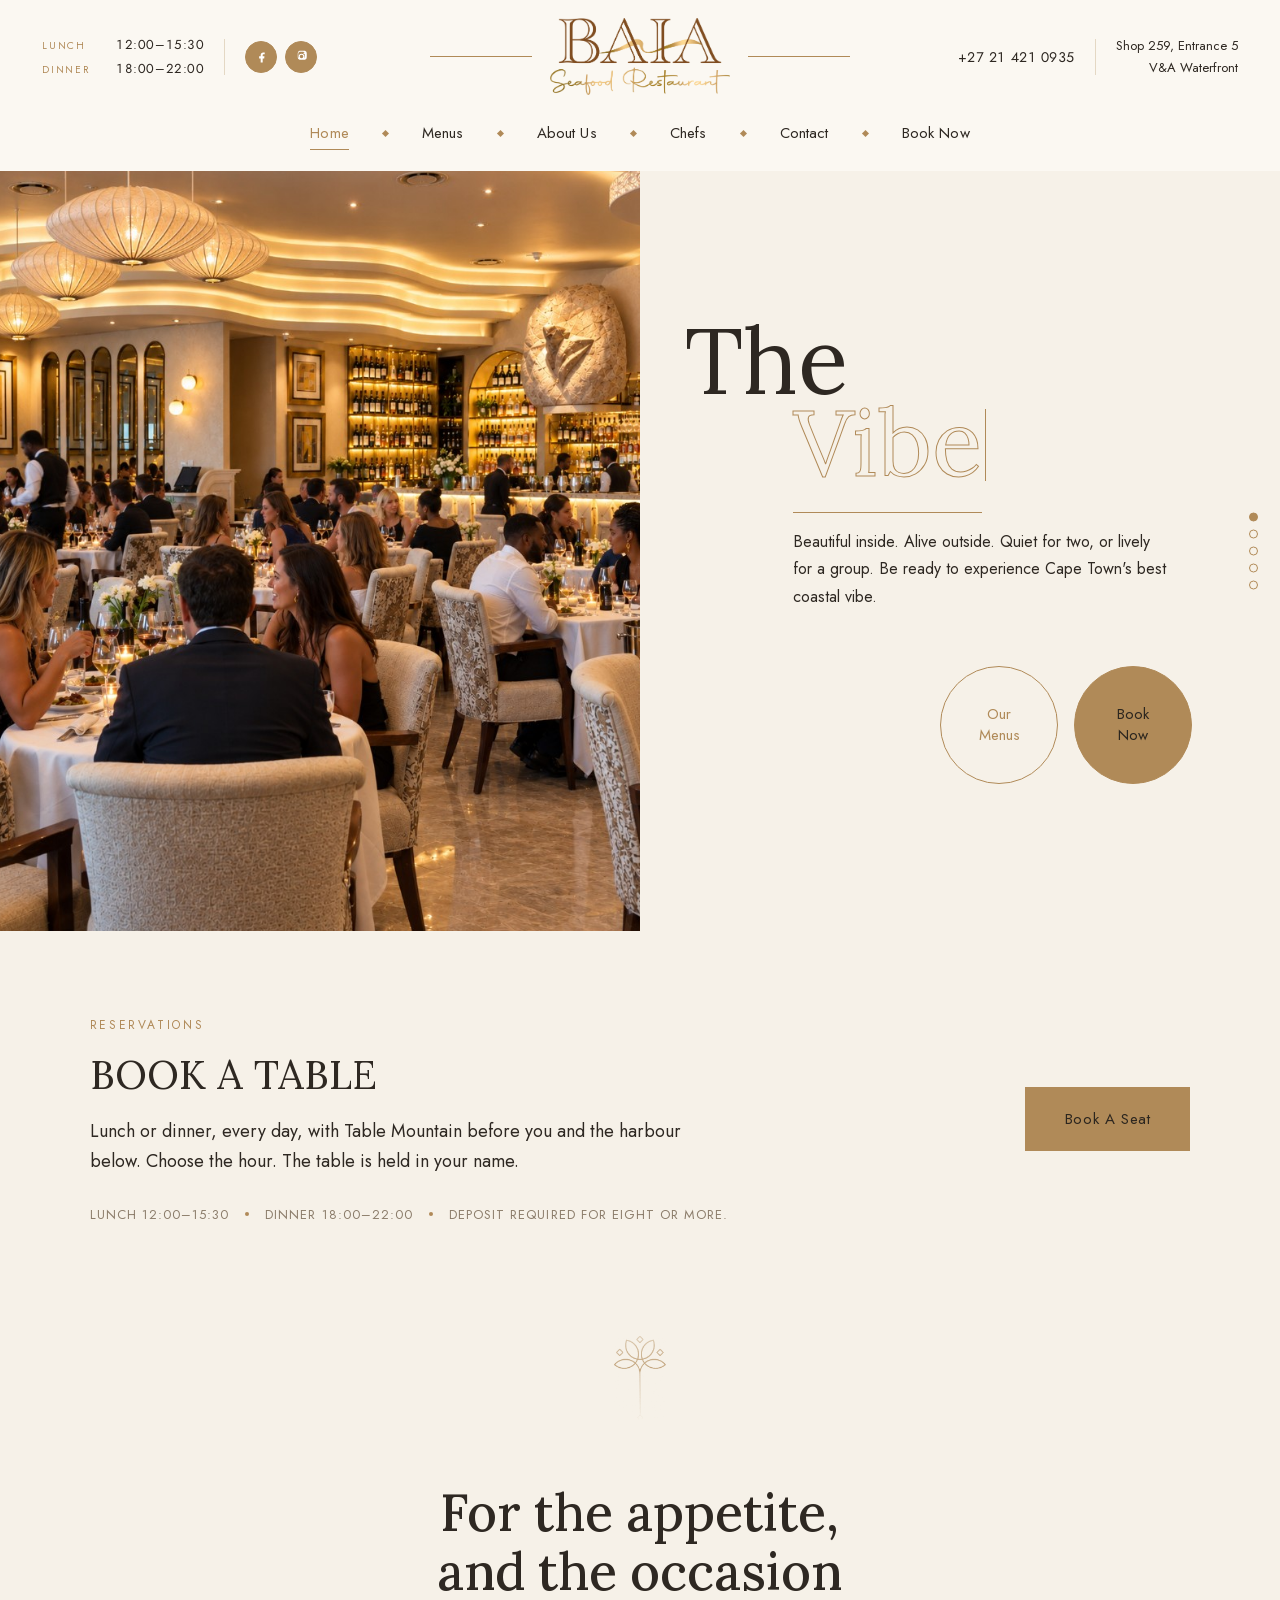
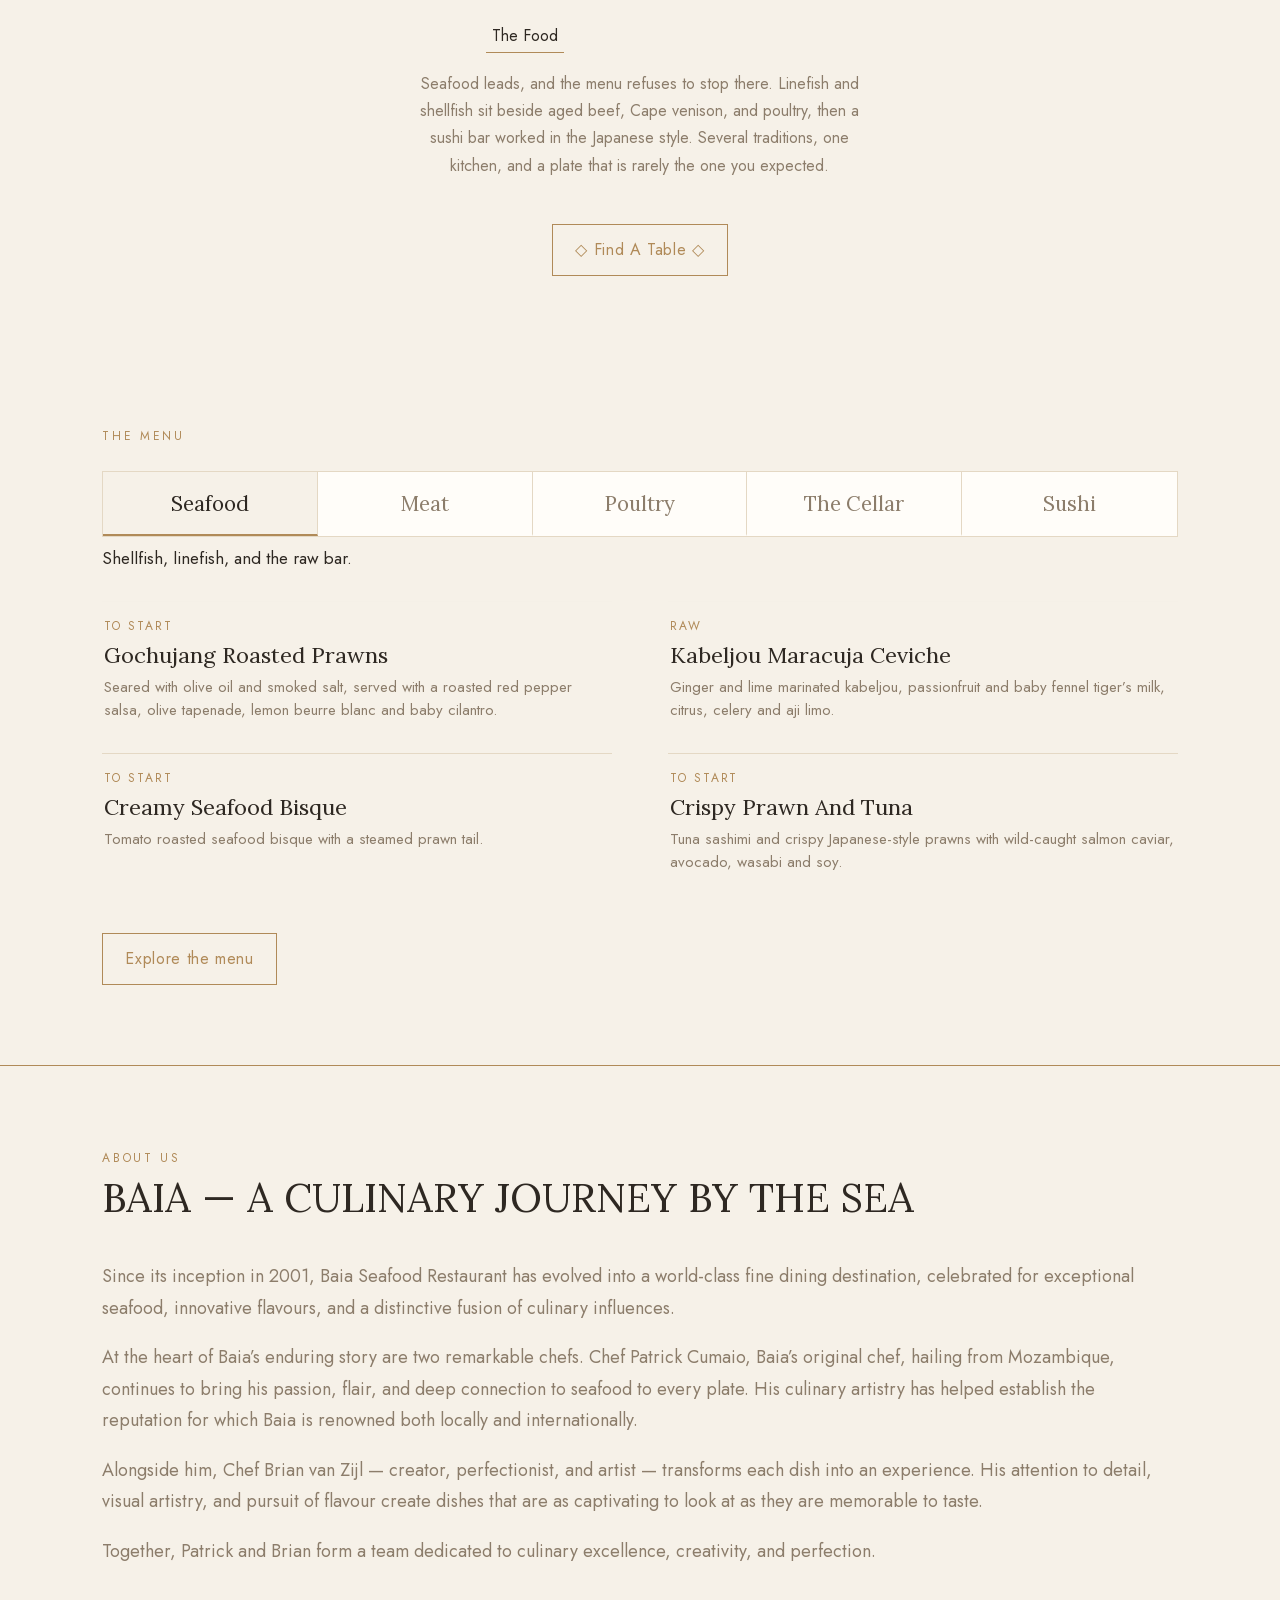
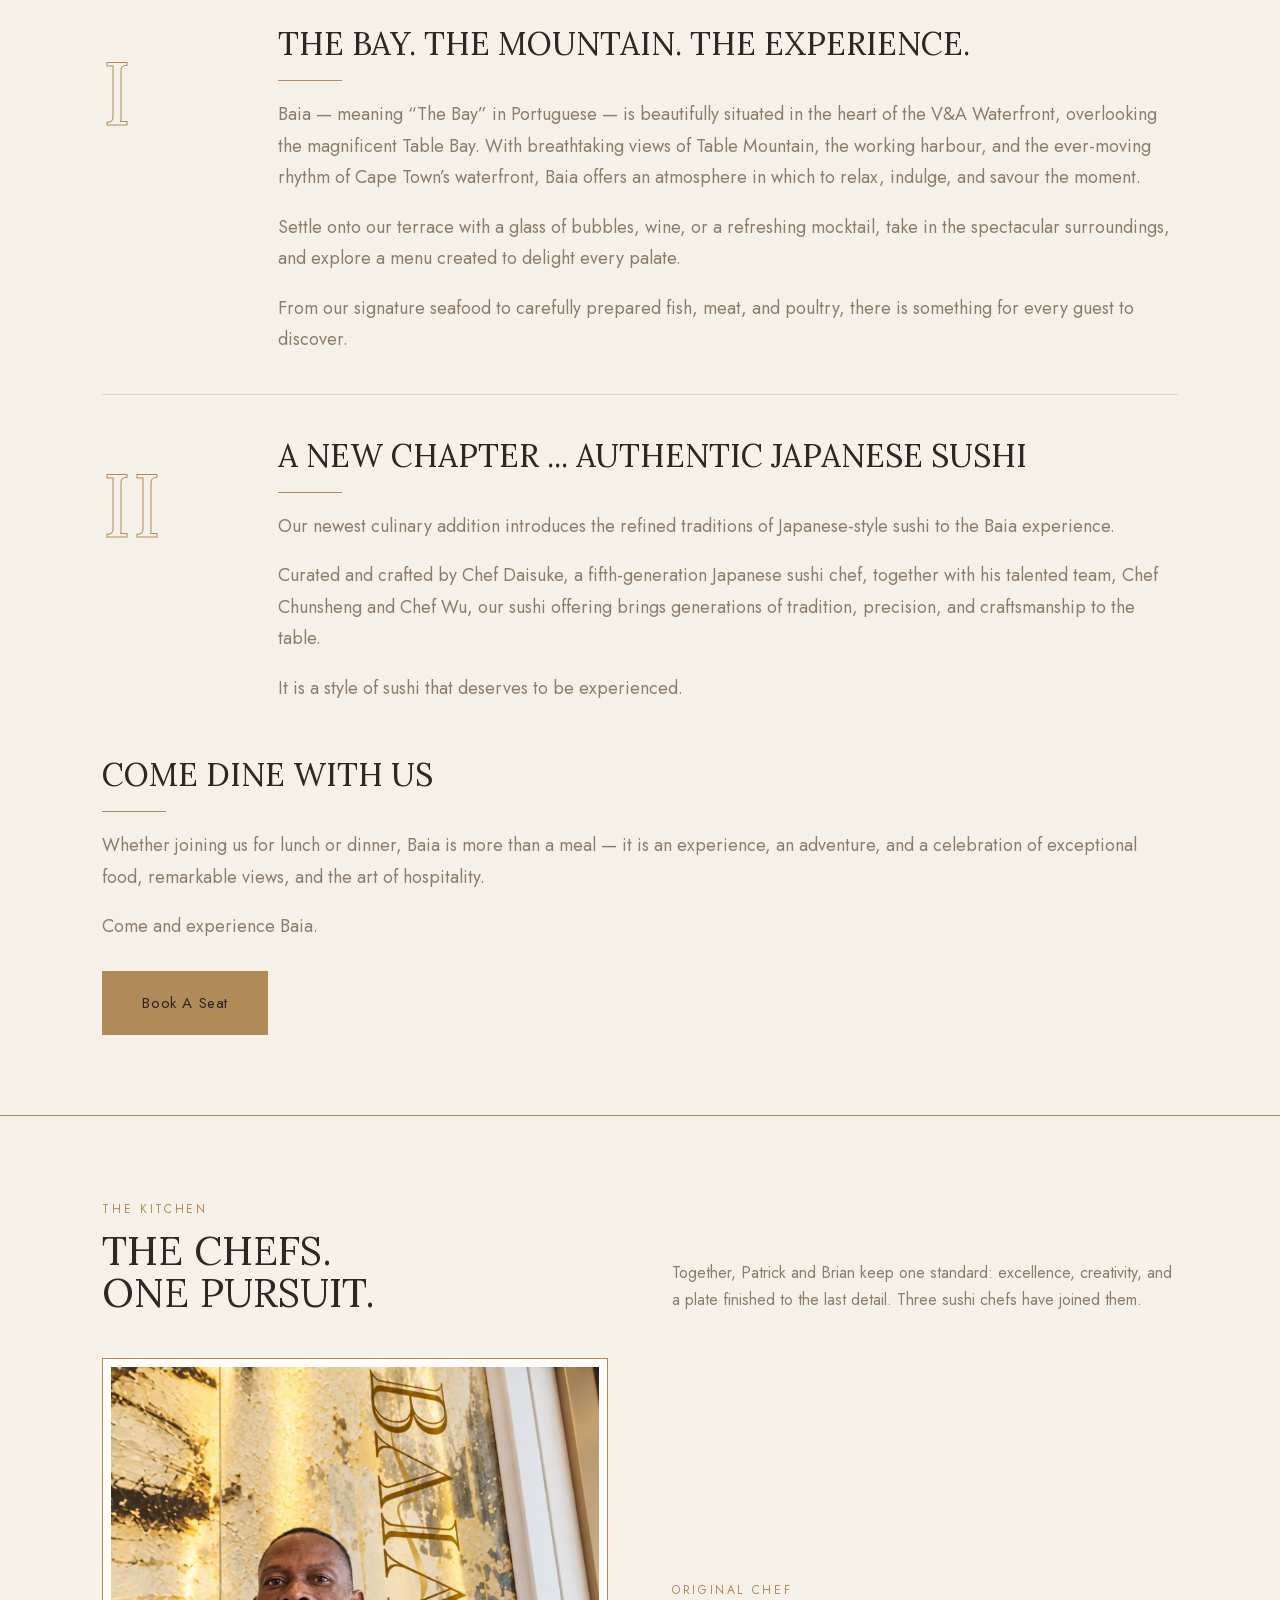
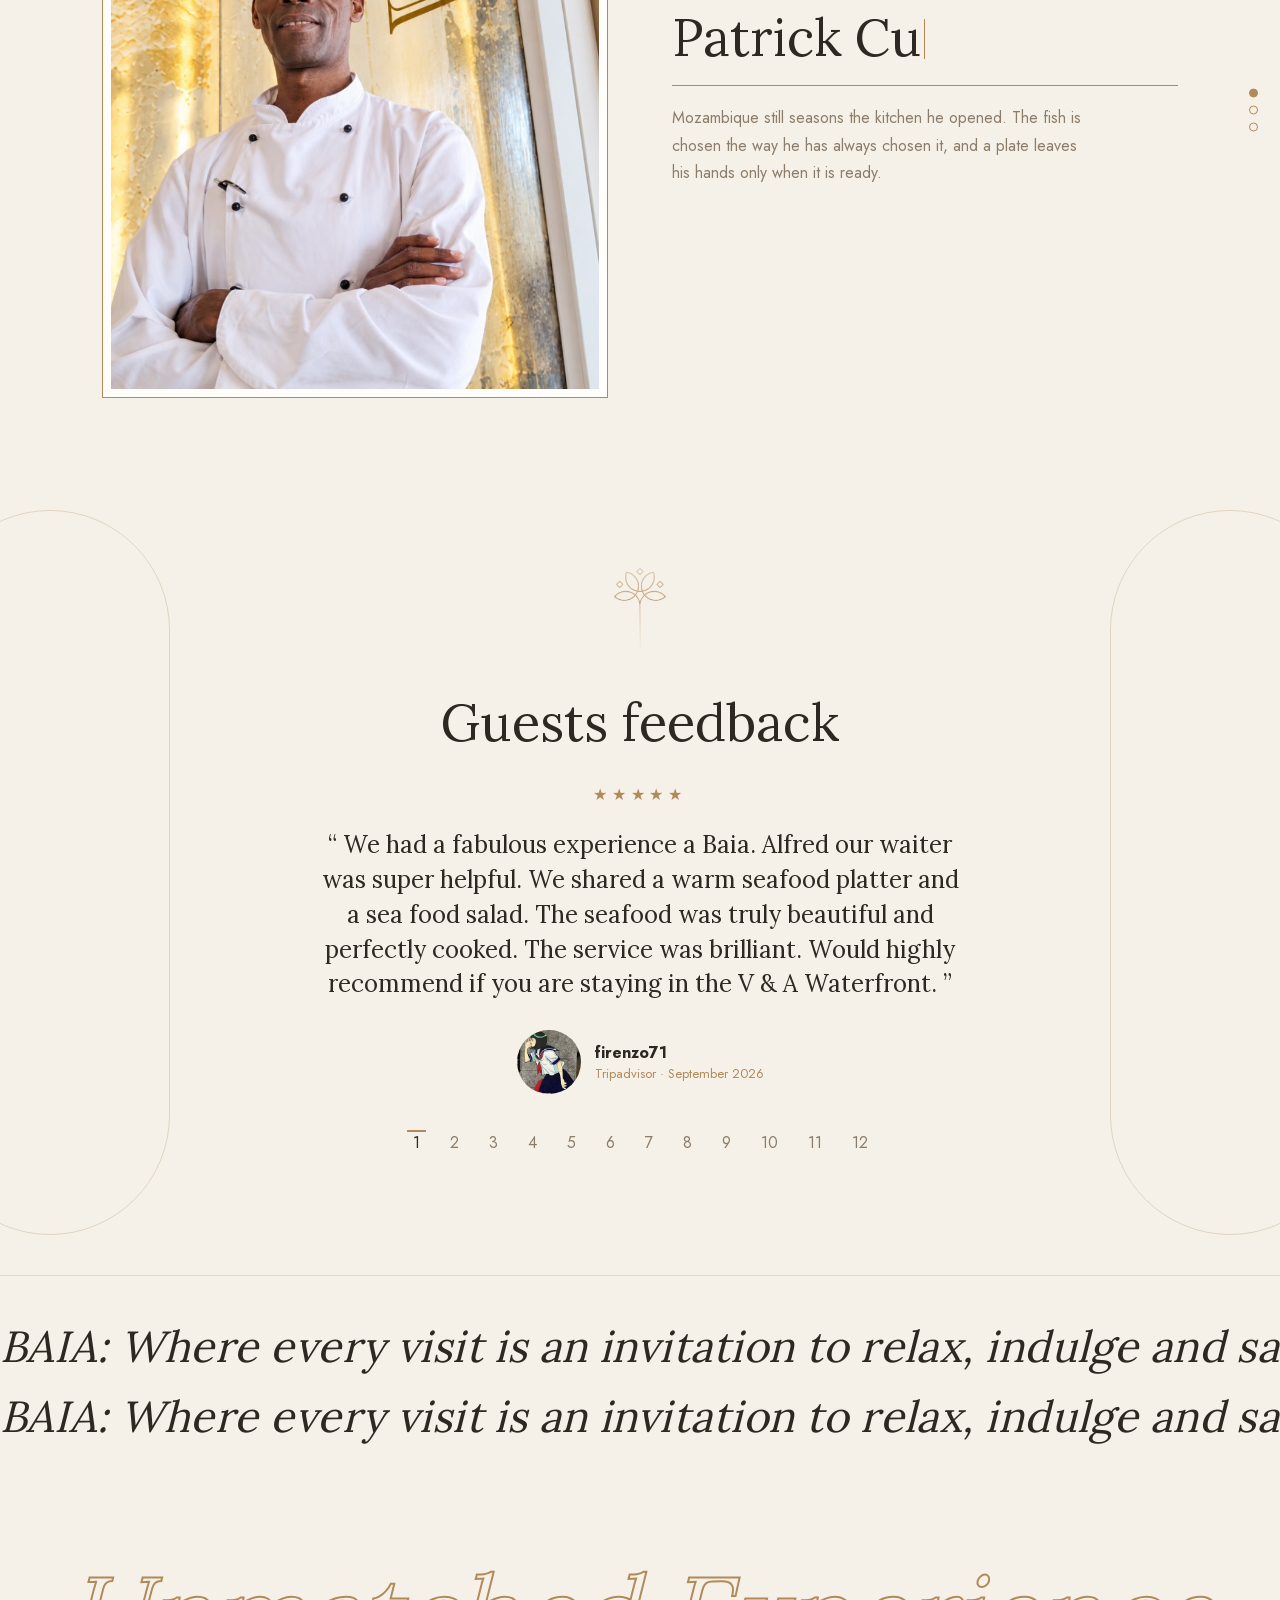
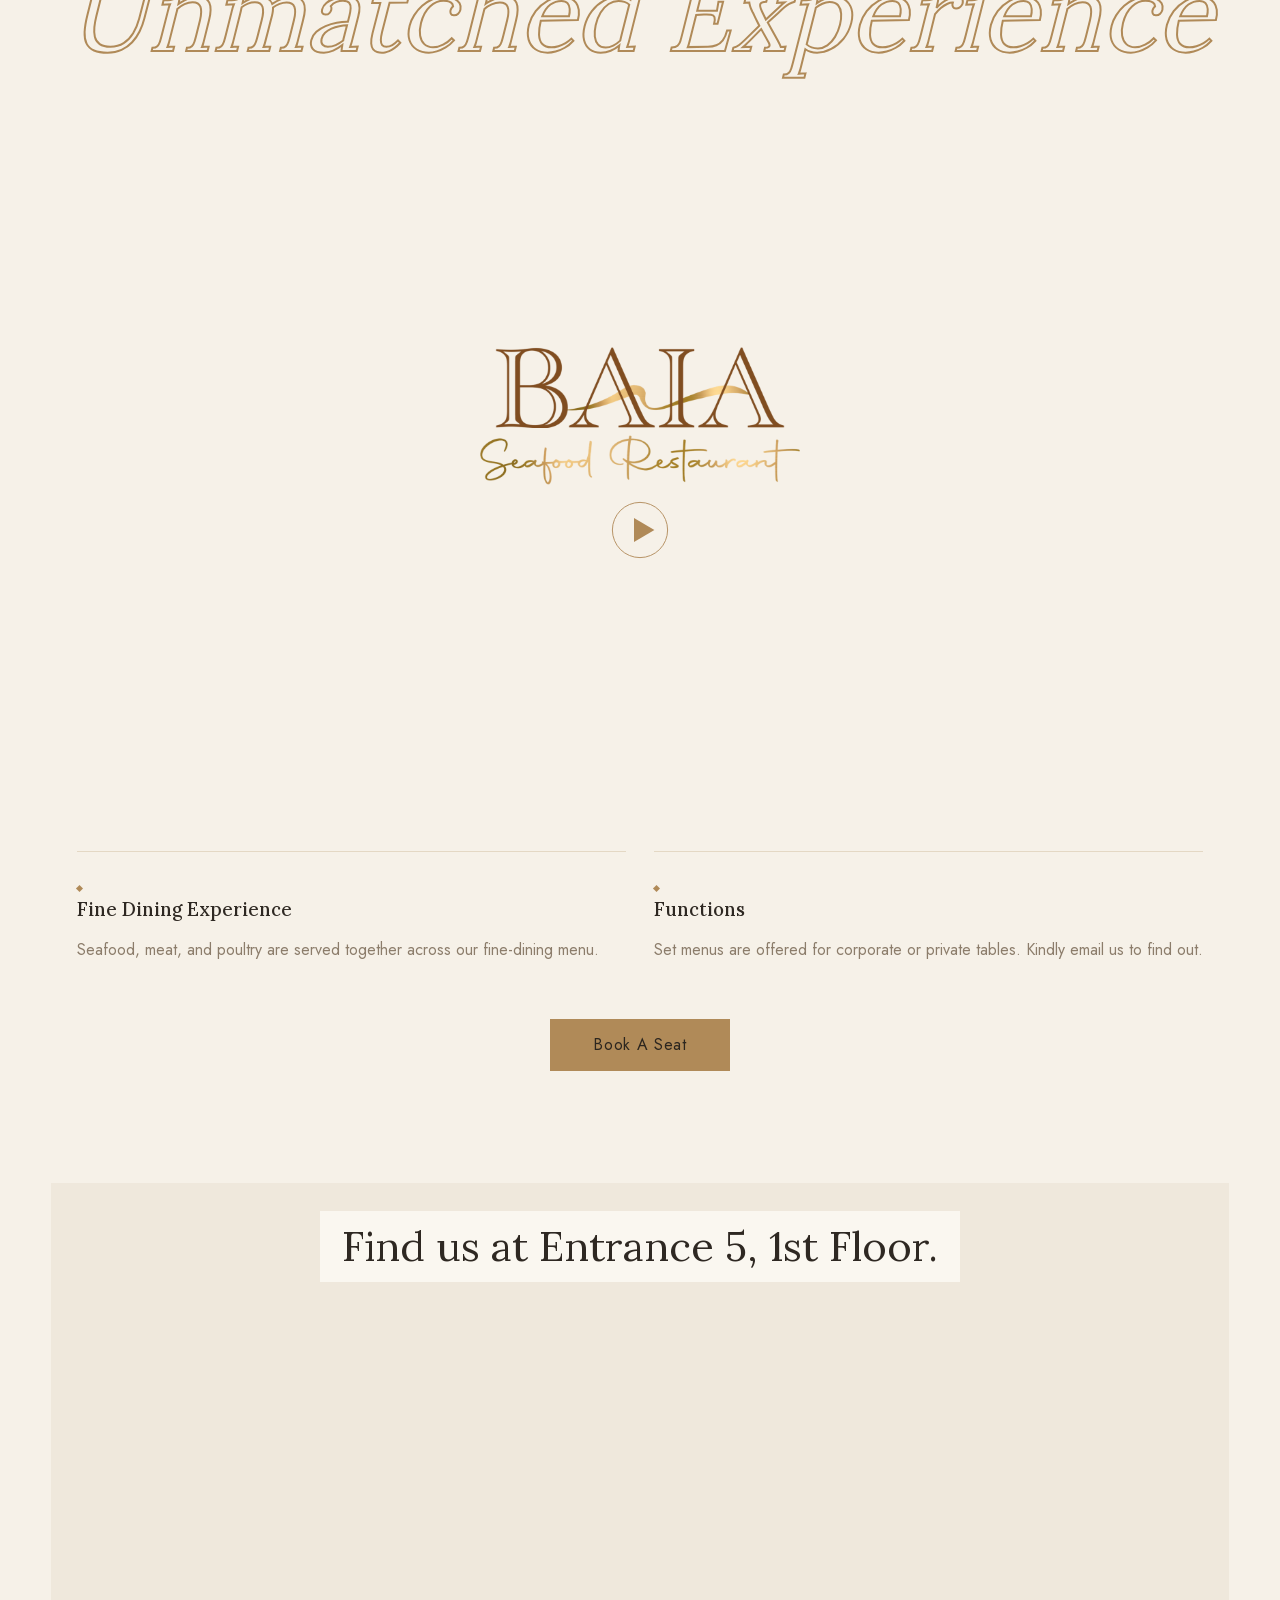
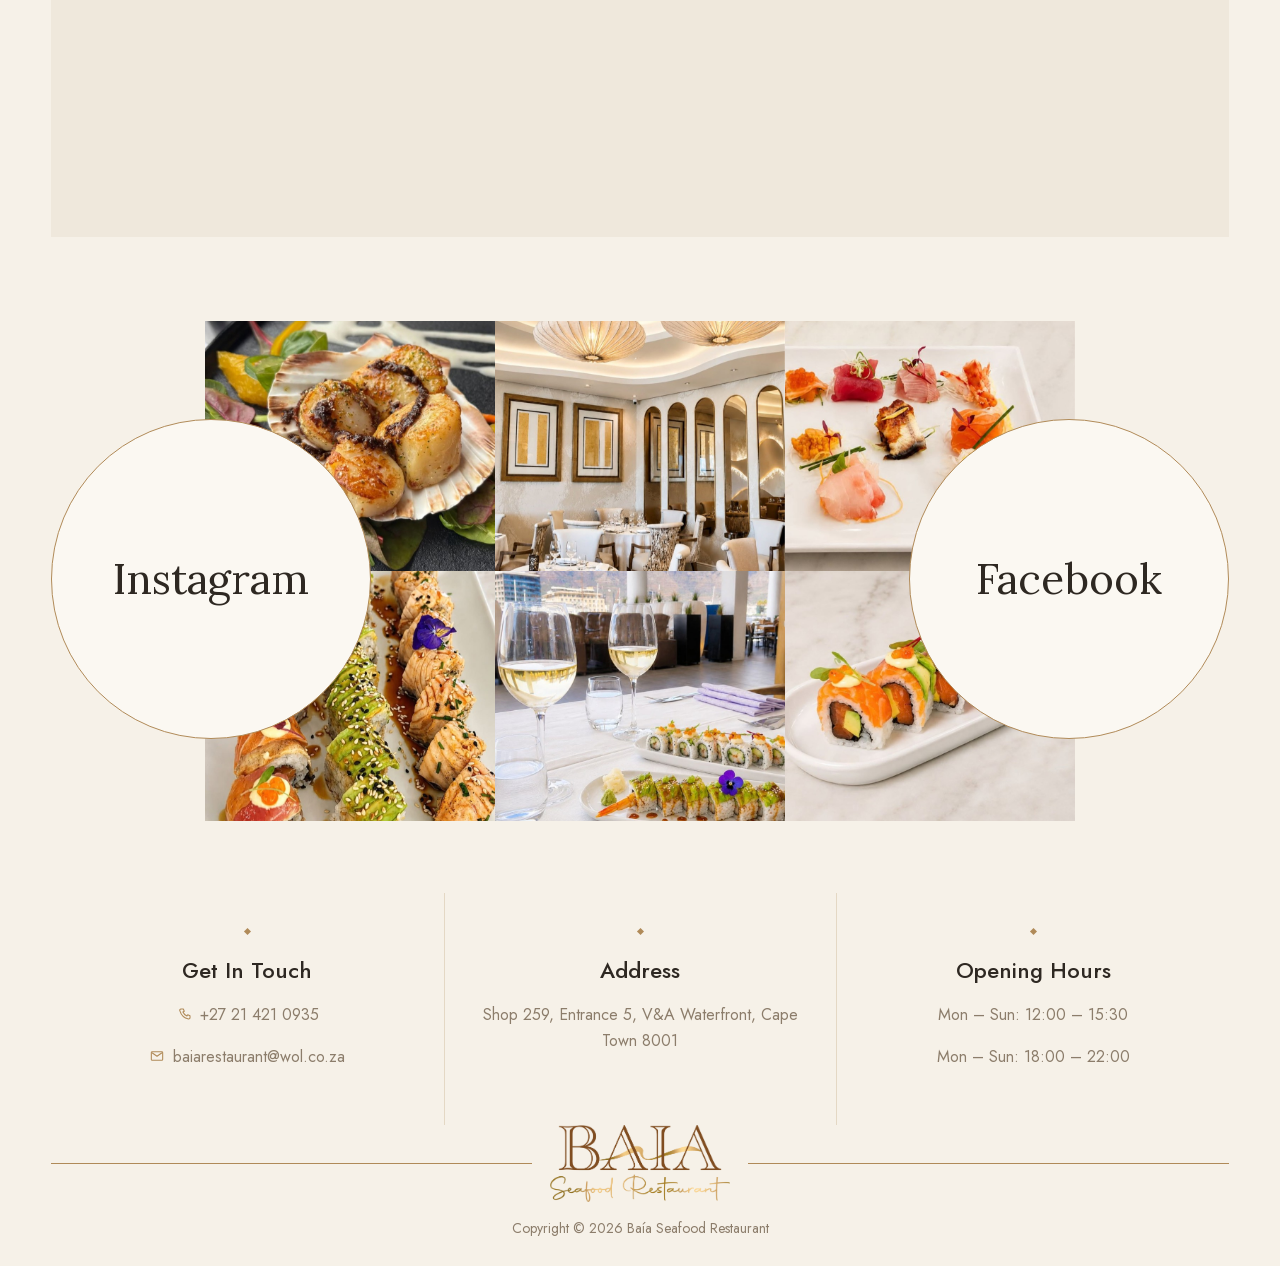
==== commit ffd038dd: "Publish the latest home page." ====
--- a/index.html
+++ b/index.html
@@ -1 +1 @@
-<!DOCTYPE html><!--Af_liXcMDeFtl86dJMAti--><html lang="en" class="__variable_c19f6d __variable_d8f060"><head><meta charSet="utf-8"/><meta name="viewport" content="width=device-width, initial-scale=1"/><link rel="preload" href="/_next/static/media/5c0c2bcbaa4149ca-s.p.woff2" as="font" crossorigin="" type="font/woff2"/><link rel="preload" href="/_next/static/media/9dd75fadc5b3df29-s.p.woff2" as="font" crossorigin="" type="font/woff2"/><link rel="preload" as="image" href="/brand/baia-logo.png?v=4"/><link rel="preload" as="image" href="/shapes/s-shape-1.png?v=3"/><link rel="preload" as="image" href="/dishes/sushi-service.png"/><link rel="preload" as="image" href="/atmosphere/dining-floor.jpg"/><link rel="preload" as="image" href="/atmosphere/terrace-tables.jpg"/><link rel="preload" as="image" href="/dishes/prawn-plate.jpg"/><link rel="preload" as="image" href="/atmosphere/hero-3.jpg?v=2"/><link rel="preload" as="image" href="/atmosphere/lantern-room.jpg"/><link rel="preload" as="image" href="/chefs/patrick.jpg"/><link rel="preload" as="image" href="/reviews/firenzo71.jpg"/><link rel="stylesheet" href="/_next/static/css/0982eb02b20f07c6.css" data-precedence="next"/><link rel="preload" as="script" fetchPriority="low" href="/_next/static/chunks/webpack-75a5e3ce0c363631.js"/><script src="/_next/static/chunks/4bd1b696-c023c6e3521b1417.js" async=""></script><script src="/_next/static/chunks/255-9c0c72a5d4870e58.js" async=""></script><script src="/_next/static/chunks/main-app-c6679bb073e35617.js" async=""></script><script src="/_next/static/chunks/619-ba102abea3e3d0e4.js" async=""></script><script src="/_next/static/chunks/813-b9c11788c8caf6c8.js" async=""></script><script src="/_next/static/chunks/app/layout-e9a6f1c3f19a4385.js" async=""></script><script src="/_next/static/chunks/app/page-f9fe40ddd2a63484.js" async=""></script><link rel="preload" as="image" href="/dishes/scallops.jpg"/><link rel="preload" as="image" href="/atmosphere/corner.jpg"/><link rel="preload" as="image" href="/dishes/sashimi.jpg"/><link rel="preload" as="image" href="/dishes/platter.jpg"/><link rel="preload" as="image" href="/atmosphere/terrace.jpg"/><link rel="preload" as="image" href="/dishes/rolls.jpg"/><meta name="next-size-adjust" content=""/><title>Baía Seafood Restaurant</title><meta name="description" content="Baía, pronounced Ba-hia, is a seafood restaurant upstairs at Entrance 5, V&amp;A Waterfront, Cape Town."/><script src="/_next/static/chunks/polyfills-42372ed130431b0a.js" noModule=""></script></head><body><div hidden=""><!--$--><!--/$--></div><div class="loader is-on" aria-hidden="false"><img class="logo " src="/brand/baia-logo.png?v=4" alt="Baía Seafood Restaurant"/></div><header class="site-header "><div class="utility"><div class="utility-side utility-left"><dl class="utility-hours"><div><dt>Lunch</dt><dd>12:00–15:30</dd></div><div><dt>Dinner</dt><dd>18:00–22:00</dd></div></dl><span class="utility-split" aria-hidden="true"></span><span class="follow"><a href="https://www.facebook.com/baiaseafoodrestaurant/" aria-label="Facebook" target="_blank" rel="noreferrer"><svg viewBox="0 0 24 24" aria-hidden="true"><path fill="currentColor" d="M14.8 8.4h2.3V5.4h-2.3c-2.5 0-4.1 1.6-4.1 4.2v1.9H8.2V15h2.5v6.6h3.2V15h2.4l.4-3.5h-2.8V9.7c0-.8.3-1.3 1.3-1.3z"></path></svg></a><a href="https://www.instagram.com/baiaseafoodrestaurant/" aria-label="Instagram" target="_blank" rel="noreferrer"><svg viewBox="0 0 24 24" aria-hidden="true"><path fill="currentColor" d="M12 7.6a4.4 4.4 0 1 0 0 8.8 4.4 4.4 0 0 0 0-8.8zm0 7.2a2.8 2.8 0 1 1 0-5.6 2.8 2.8 0 0 1 0 5.6zM17.2 7.1a1 1 0 1 1-2 0 1 1 0 0 1 2 0zM12 4.4c1.5 0 1.6 0 2.2.1.5 0 .9.1 1.2.2.4.2.6.3.9.6.2.2.4.5.6.9.1.3.2.7.2 1.2.1.6.1.7.1 2.2s0 1.6-.1 2.2c0 .5-.1.9-.2 1.2-.2.4-.4.6-.6.9-.3.2-.5.4-.9.6-.3.1-.7.2-1.2.2-.6.1-.7.1-2.2.1s-1.6 0-2.2-.1c-.5 0-.9-.1-1.2-.2-.4-.2-.6-.4-.9-.6-.2-.3-.4-.5-.6-.9-.1-.3-.2-.7-.2-1.2-.1-.6-.1-.7-.1-2.2s0-1.6.1-2.2c0-.5.1-.9.2-1.2.2-.4.4-.7.6-.9.3-.3.5-.4.9-.6.3-.1.7-.2 1.2-.2.6-.1.7-.1 2.2-.1zm0-1.6c-1.5 0-1.7 0-2.3.1-.6 0-1.1.1-1.5.3-.4.1-.8.4-1.1.7-.3.3-.6.7-.7 1.1-.2.4-.3.9-.3 1.5C6 7.1 6 7.3 6 8.8v2.4c0 1.5 0 1.7.1 2.3.1.6.1 1.1.3 1.5.1.4.4.8.7 1.1.3.3.7.6 1.1.7.4.2.9.3 1.5.3.6.1.8.1 2.3.1h2.4c1.5 0 1.7 0 2.3-.1.6 0 1.1-.1 1.5-.3.4-.1.8-.4 1.1-.7.3-.3.6-.7.7-1.1.2-.4.3-.9.3-1.5.1-.6.1-.8.1-2.3V8.8c0-1.5 0-1.7-.1-2.3 0-.6-.1-1.1-.3-1.5-.1-.4-.4-.8-.7-1.1-.3-.3-.7-.6-1.1-.7-.4-.2-.9-.3-1.5-.3-.6-.1-.8-.1-2.3-.1H12z"></path></svg></a></span></div><div class="utility-center"><span class="rule"></span><a class="utility-logo" aria-label="Baía home" href="/"><img class="logo " src="/brand/baia-logo.png?v=4" alt="Baía Seafood Restaurant"/></a><span class="rule"></span></div><div class="utility-side utility-right"><a class="utility-phone" href="tel:+27214210935">+27 21 421 0935</a><span class="utility-split" aria-hidden="true"></span><a class="utility-address" href="https://www.google.com/maps/search/?api=1&amp;query=Baia+Seafood+Restaurant+Shop+259+Entrance+5+V%26A+Waterfront+Cape+Town+8001" target="_blank" rel="noreferrer"><span>Shop 259, Entrance 5</span><span>V&amp;A Waterfront</span></a></div></div><div class="nav-bar"><a class="nav-logo" aria-label="Baía home" href="/"><img class="logo " src="/brand/baia-logo.png?v=4" alt="Baía Seafood Restaurant"/></a><button type="button" class="burger" aria-label="Open navigation"><span></span><span></span><span></span></button><nav class="main-nav" aria-label="Primary"><a class="is-active" href="/">Home</a><i class="diamond" aria-hidden="true"></i><a href="/#explore">Menus</a><i class="diamond" aria-hidden="true"></i><a href="/#about">About Us</a><i class="diamond" aria-hidden="true"></i><a href="/#chefs">Chefs</a><i class="diamond" aria-hidden="true"></i><a href="/#footer">Contact</a><i class="diamond" aria-hidden="true"></i><a href="https://www.dineplan.com/restaurant/baia-seafood-restaurant" target="_blank" rel="noreferrer">Book Now</a></nav><button type="button" class="dot-grid" aria-label="Open panel"><i></i><i></i><i></i><i></i><i></i><i></i><i></i><i></i><i></i></button></div></header><div class="offcanvas "><button type="button" class="sheet-close">Close</button><img class="logo " src="/brand/baia-logo.png?v=4" alt="Baía Seafood Restaurant"/><p>BAIA: Where every visit is an invitation to relax, indulge and savour the best of Cape Town&#x27;s coastal dining.</p><a class="off-line" href="tel:+27214210935"><svg viewBox="0 0 24 24" aria-hidden="true"><path fill="none" stroke="currentColor" stroke-width="1.6" stroke-linecap="round" stroke-linejoin="round" d="M8 3h3l1.4 3.4-2 1.2a12 12 0 0 0 6 6l1.2-2L21 13v3a2 2 0 0 1-2.2 2A17 17 0 0 1 6 6.2 2 2 0 0 1 8 3z"></path></svg>+27 21 421 0935</a><a class="off-line" href="mailto:baiarestaurant@wol.co.za"><svg viewBox="0 0 24 24" aria-hidden="true"><rect x="3.5" y="5.5" width="17" height="13" rx="1.4" fill="none" stroke="currentColor" stroke-width="1.6"></rect><path d="M4.5 7.2 12 12.4l7.5-5.2" fill="none" stroke="currentColor" stroke-width="1.6" stroke-linejoin="round"></path></svg>baiarestaurant@wol.co.za</a><a class="off-address" href="https://www.google.com/maps/search/?api=1&amp;query=Baia+Seafood+Restaurant+Shop+259+Entrance+5+V%26A+Waterfront+Cape+Town+8001" target="_blank" rel="noreferrer">Shop 259, Entrance 5, V&amp;A Waterfront, Cape Town 8001</a><div class="off-map"><iframe title="Map of Baía at the V&amp;A Waterfront" src="https://maps.google.com/maps?q=Shop%20259%20Entrance%205%20V%26A%20Waterfront%20Cape%20Town%208001&amp;z=16&amp;output=embed" loading="lazy"></iframe><a class="map-open" href="https://www.google.com/maps/search/?api=1&amp;query=Baia+Seafood+Restaurant+Shop+259+Entrance+5+V%26A+Waterfront+Cape+Town+8001" target="_blank" rel="noreferrer" aria-label="Open Shop 259, Entrance 5, V&amp;A Waterfront, Cape Town 8001 in Google Maps"></a></div><a class="btn-fill off-book" href="https://www.dineplan.com/restaurant/baia-seafood-restaurant" target="_blank" rel="noreferrer">Book Now</a></div><div class="cursor-outer" aria-hidden="true"></div><div class="cursor-inner" aria-hidden="true"></div><main><section class="hero"><div class="hero-photo"><div class="hero-depth"><div class="hero-frame is-on " style="background-image:url(/atmosphere/hero-4.jpg?v=2);opacity:1;z-index:3" aria-hidden="false"></div><div class="hero-frame  " style="background-image:url(/atmosphere/occasion.jpg);opacity:0;z-index:2" aria-hidden="true"></div><div class="hero-frame  " style="background-image:url(/atmosphere/hero-1.jpg?v=2);opacity:0;z-index:2" aria-hidden="true"></div><div class="hero-frame  " style="background-image:url(/atmosphere/hero-2.jpg?v=2);opacity:0;z-index:2" aria-hidden="true"></div><div class="hero-frame  " style="background-image:url(/atmosphere/hero-3.jpg?v=2);opacity:0;z-index:2" aria-hidden="true"></div></div></div><div class="hero-copy"><h1 aria-label="The Vibe"><span class="hero-line"><span class="hero-ghost" aria-hidden="true">The</span><span class="hero-live" aria-hidden="true"><i class="hero-caret"></i></span></span><span class="hero-line hero-outline"><span class="hero-ghost" aria-hidden="true">Vibe</span><span class="hero-live" aria-hidden="true"></span><span class="hero-meter" aria-hidden="true"><span style="animation-duration:9520ms"></span></span></span></h1><p>Beautiful inside. Alive outside. Quiet for two, or lively for a group. Be ready to experience Cape Town&#x27;s best coastal vibe.</p><div class="hero-actions"><a class="hero-circle" href="#explore">Our<br/>Menus</a><a class="hero-circle is-gold" href="https://www.dineplan.com/restaurant/baia-seafood-restaurant" target="_blank" rel="noreferrer">Book<br/>Now</a></div></div><div class="hero-dots" role="tablist" aria-label="Hero slides"><button type="button" class="is-on" aria-label="Slide 1"></button><button type="button" class="" aria-label="Slide 2"></button><button type="button" class="" aria-label="Slide 3"></button><button type="button" class="" aria-label="Slide 4"></button><button type="button" class="" aria-label="Slide 5"></button></div></section><section class="booking" id="book"><div class="booking-row"><div class="booking-copy"><p class="kicker">Reservations</p><h2>Book a table</h2><p>Lunch or dinner, every day, with Table Mountain before you and the harbour below. Choose the hour. The table is held in your name.</p><ul class="booking-facts"><li>Lunch 12:00–15:30</li><li>Dinner 18:00–22:00</li><li>Deposit required for eight or more.</li></ul></div><a class="btn-fill booking-cta" href="https://www.dineplan.com/restaurant/baia-seafood-restaurant" target="_blank" rel="noreferrer">Book A Seat</a></div></section><section class="story" id="story"><div class="story-mark"><img class="floral" src="/shapes/s-shape-1.png?v=3" alt=""/></div><div class="reveal  story-grid"><div class="story-photo"><img class="is-on" src="/dishes/sushi-service.png" alt="Sushi and sashimi" aria-hidden="false"/><img class="" src="/atmosphere/dining-floor.jpg" alt="The dining room" aria-hidden="true"/><img class="" src="/atmosphere/terrace-tables.jpg" alt="The terrace and Table Mountain" aria-hidden="true"/></div><div class="story-copy"><h2>For the appetite, and the occasion</h2><div class="tabs"><span><button type="button" class="is-on">The Food</button></span><span><i class="diamond" aria-hidden="true"></i><button type="button" class="">The Bar</button></span><span><i class="diamond" aria-hidden="true"></i><button type="button" class="">The Atmosphere</button></span></div><div class="story-body"><p class="is-in">Seafood leads, and the menu refuses to stop there. Linefish and shellfish sit beside aged beef, Cape venison, and poultry, then a sushi bar worked in the Japanese style. Several traditions, one kitchen, and a plate that is rarely the one you expected.</p></div><a class="btn-line" href="https://www.dineplan.com/restaurant/baia-seafood-restaurant" target="_blank" rel="noreferrer">◇ Find A Table ◇</a></div><div class="story-photo"><img class="is-on" src="/dishes/prawn-plate.jpg" alt="Prawns with rice and chips" aria-hidden="false"/><img class="" src="/atmosphere/hero-3.jpg?v=2" alt="The wine wall" aria-hidden="true"/><img class="" src="/atmosphere/lantern-room.jpg" alt="The dining room in the evening" aria-hidden="true"/></div></div></section><section class="menu-explore" id="explore" aria-label="The menu"><div class="menu-head"><p class="kicker">The menu</p><div class="menu-chapters" role="tablist" aria-label="Menu chapters"><button type="button" role="tab" id="chapter-seafood" aria-selected="true" aria-controls="explore-panel" tabindex="0" class="is-on"><span>Seafood</span></button><button type="button" role="tab" id="chapter-meat" aria-selected="false" aria-controls="explore-panel" tabindex="-1" class=""><span>Meat</span></button><button type="button" role="tab" id="chapter-poultry" aria-selected="false" aria-controls="explore-panel" tabindex="-1" class=""><span>Poultry</span></button><button type="button" role="tab" id="chapter-cellar" aria-selected="false" aria-controls="explore-panel" tabindex="-1" class=""><span>The Cellar</span></button><button type="button" role="tab" id="chapter-sushi" aria-selected="false" aria-controls="explore-panel" tabindex="-1" class=""><span>Sushi</span></button></div><p class="menu-intro">Shellfish, linefish, and the raw bar.</p></div><div class="menu-reel is-single is-still" id="explore-panel" role="tabpanel" aria-labelledby="chapter-seafood" style="--rows:2"></div><button type="button" class="btn-line" aria-haspopup="dialog" aria-expanded="false">Explore the menu</button></section><section class="about" id="about" aria-label="About us"><div class="about-lead"><p class="kicker">About us</p><h2><span class="about-line"><span>BAIA — A CULINARY JOURNEY BY THE SEA</span></span></h2></div><div class="about-prose"><p>Since its inception in 2001, Baia Seafood Restaurant has evolved into a world-class fine dining destination, celebrated for exceptional seafood, innovative flavours, and a distinctive fusion of culinary influences.</p><p>At the heart of Baia’s enduring story are two remarkable chefs. Chef Patrick Cumaio, Baia’s original chef, hailing from Mozambique, continues to bring his passion, flair, and deep connection to seafood to every plate. His culinary artistry has helped establish the reputation for which Baia is renowned both locally and internationally.</p><p>Alongside him, Chef Brian van Zijl — creator, perfectionist, and artist — transforms each dish into an experience. His attention to detail, visual artistry, and pursuit of flavour create dishes that are as captivating to look at as they are memorable to taste.</p><p>Together, Patrick and Brian form a team dedicated to culinary excellence, creativity, and perfection.</p></div><div class="about-spread"><article><span class="about-mark" aria-hidden="true">I</span><div class="about-copy"><h3>THE BAY. THE MOUNTAIN. THE EXPERIENCE.</h3><p>Baia — meaning “The Bay” in Portuguese — is beautifully situated in the heart of the V&amp;A Waterfront, overlooking the magnificent Table Bay. With breathtaking views of Table Mountain, the working harbour, and the ever-moving rhythm of Cape Town’s waterfront, Baia offers an atmosphere in which to relax, indulge, and savour the moment.</p><p>Settle onto our terrace with a glass of bubbles, wine, or a refreshing mocktail, take in the spectacular surroundings, and explore a menu created to delight every palate.</p><p>From our signature seafood to carefully prepared fish, meat, and poultry, there is something for every guest to discover.</p></div></article><article><span class="about-mark" aria-hidden="true">II</span><div class="about-copy"><h3>A NEW CHAPTER ... AUTHENTIC JAPANESE SUSHI</h3><p>Our newest culinary addition introduces the refined traditions of Japanese-style sushi to the Baia experience.</p><p>Curated and crafted by Chef Daisuke, a fifth-generation Japanese sushi chef, together with his talented team, Chef Chunsheng and Chef Wu, our sushi offering brings generations of tradition, precision, and craftsmanship to the table.</p><p>It is a style of sushi that deserves to be experienced.</p></div></article></div><div class="about-close"><h3>COME DINE WITH US</h3><p>Whether joining us for lunch or dinner, Baia is more than a meal — it is an experience, an adventure, and a celebration of exceptional food, remarkable views, and the art of hospitality.</p><p>Come and experience Baia.</p><a class="btn-fill booking-cta" href="https://www.dineplan.com/restaurant/baia-seafood-restaurant" target="_blank" rel="noreferrer">Book A Seat</a></div></section><section class="chefs" id="chefs" aria-label="The chefs"><div class="chefs-head"><div><p class="kicker">The kitchen</p><h2>The chefs.<br/>One pursuit.</h2></div><p>Together, Patrick and Brian keep one standard: excellence, creativity, and a plate finished to the last detail. Three sushi chefs have joined them.</p></div><div class="chef-show"><div class="chef-stage"><div class="chef-layer is-in"><div class="chef-frame"><img src="/chefs/patrick.jpg" alt=""/></div><div class="chef-copy"><p class="kicker">Original chef</p><h3 aria-label="Patrick Cumaio"><span class="chef-name-ghost" aria-hidden="true">Patrick Cumaio</span><span class="chef-name-live" aria-hidden="true">Patrick Cumaio</span></h3><div class="chef-line" aria-hidden="true"><span></span></div><p>Mozambique still seasons the kitchen he opened. The fish is chosen the way he has always chosen it, and a plate leaves his hands only when it is ready.</p></div></div></div><div class="chef-dots" role="tablist" aria-label="Chefs"><button type="button" class="is-on" aria-label="Patrick Cumaio"></button><button type="button" class="" aria-label="Brian van Zijl"></button><button type="button" class="" aria-label="Sushi Chefs"></button></div></div></section><section class="quotes"><div class="frame frame-l"></div><div class="frame frame-r"></div><div class="story-mark"><img class="floral" src="/shapes/s-shape-1.png?v=3" alt=""/></div><h2 class="quotes-title">Guests feedback</h2><a class="quotes-link" href="https://www.tripadvisor.com/ShowUserReviews-g312659-d786129-r1079598096-Baia_Seafood_Restaurant-Cape_Town_Central_Western_Cape.html" target="_blank" rel="noreferrer" aria-label="Read firenzo71&#x27;s review on Tripadvisor"><p class="stars" aria-hidden="true">★★★★★</p><blockquote>“ <!-- -->We had a fabulous experience a Baia. Alfred our waiter was super helpful. We shared a warm seafood platter and a sea food salad. The seafood was truly beautiful and perfectly cooked. The service was brilliant. Would highly recommend if you are staying in the V &amp; A Waterfront.<!-- --> ”</blockquote><figure><img src="/reviews/firenzo71.jpg" alt="firenzo71"/><figcaption><strong>firenzo71</strong><span>Tripadvisor<!-- --> · <!-- -->September 2026</span></figcaption></figure></a><div class="pager"><button type="button" class="is-on">1</button><button type="button" class="">2</button><button type="button" class="">3</button><button type="button" class="">4</button><button type="button" class="">5</button><button type="button" class="">6</button><button type="button" class="">7</button><button type="button" class="">8</button><button type="button" class="">9</button><button type="button" class="">10</button><button type="button" class="">11</button><button type="button" class="">12</button></div></section><section class="marquee" aria-label="BAIA: Where every visit is an invitation to relax, indulge and savour the best of Cape Town&#x27;s coastal dining."><div class="marquee-row"><div class="marquee-track" aria-hidden="true"><span class="marquee-item"><em>BAIA: Where every visit is an invitation to relax, indulge and savour the best of Cape Town&#x27;s coastal dining.</em><i class="diamond"></i></span><span class="marquee-item"><em>BAIA: Where every visit is an invitation to relax, indulge and savour the best of Cape Town&#x27;s coastal dining.</em><i class="diamond"></i></span><span class="marquee-item"><em>BAIA: Where every visit is an invitation to relax, indulge and savour the best of Cape Town&#x27;s coastal dining.</em><i class="diamond"></i></span><span class="marquee-item"><em>BAIA: Where every visit is an invitation to relax, indulge and savour the best of Cape Town&#x27;s coastal dining.</em><i class="diamond"></i></span></div></div><div class="marquee-row marquee-row-rev"><div class="marquee-track" aria-hidden="true"><span class="marquee-item"><em>BAIA: Where every visit is an invitation to relax, indulge and savour the best of Cape Town&#x27;s coastal dining.</em><i class="diamond"></i></span><span class="marquee-item"><em>BAIA: Where every visit is an invitation to relax, indulge and savour the best of Cape Town&#x27;s coastal dining.</em><i class="diamond"></i></span><span class="marquee-item"><em>BAIA: Where every visit is an invitation to relax, indulge and savour the best of Cape Town&#x27;s coastal dining.</em><i class="diamond"></i></span><span class="marquee-item"><em>BAIA: Where every visit is an invitation to relax, indulge and savour the best of Cape Town&#x27;s coastal dining.</em><i class="diamond"></i></span></div></div></section><section class="video-block"><h2 class="video-word">Unmatched Experience</h2><div class="video-stage"><div class="video-cinema is-still" aria-hidden="true"><img class="video-logo" src="/brand/baia-logo.png?v=4" alt=""/><div class="play-btn"><span class="play-mark" aria-hidden="true"><svg viewBox="0 0 120 120"><circle class="play-ring" cx="60" cy="60" r="46" fill="none" stroke="currentColor" stroke-width="1.5"></circle><path class="play-triangle" d="M50 40 L84 60 L50 80 Z" fill="currentColor"></path></svg></span></div></div></div></section><section class="services" aria-label="The house"><div class="services-row"><article><i class="diamond" aria-hidden="true"></i><h3>Fine Dining Experience</h3><p>Seafood, meat, and poultry are served together across our fine-dining menu.</p></article><article><i class="diamond" aria-hidden="true"></i><h3>Functions</h3><p>Set menus are offered for corporate or private tables. Kindly email us to find out.</p></article></div><a class="btn-fill services-book" href="https://www.dineplan.com/restaurant/baia-seafood-restaurant" target="_blank" rel="noreferrer">Book A Seat</a></section><section class="location" id="visit"><div class="loc-top"><div class="map-wrap"><iframe title="Map of Baía at the V&amp;A Waterfront" src="https://maps.google.com/maps?q=Shop%20259%20Entrance%205%20V%26A%20Waterfront%20Cape%20Town%208001&amp;z=16&amp;output=embed" loading="lazy"></iframe><h2 class="map-title">Find us at Entrance 5, 1st Floor.</h2><a class="map-open" href="https://www.google.com/maps/search/?api=1&amp;query=Baia+Seafood+Restaurant+Shop+259+Entrance+5+V%26A+Waterfront+Cape+Town+8001" target="_blank" rel="noreferrer" aria-label="Open Shop 259, Entrance 5, V&amp;A Waterfront, Cape Town 8001 in Google Maps"></a></div></div></section><section class="instagram" id="instagram"><a class="ig-badge" href="https://www.instagram.com/baiaseafoodrestaurant/" target="_blank" rel="noreferrer">Instagram</a><a class="ig-badge is-facebook" href="https://www.facebook.com/baiaseafoodrestaurant/" target="_blank" rel="noreferrer">Facebook</a><div class="ig-grid"><a href="https://www.instagram.com/baiaseafoodrestaurant/" target="_blank" rel="noreferrer"><img src="/dishes/scallops.jpg" alt=""/></a><a href="https://www.instagram.com/baiaseafoodrestaurant/" target="_blank" rel="noreferrer"><img src="/atmosphere/corner.jpg" alt=""/></a><a href="https://www.instagram.com/baiaseafoodrestaurant/" target="_blank" rel="noreferrer"><img src="/dishes/sashimi.jpg" alt=""/></a><a href="https://www.instagram.com/baiaseafoodrestaurant/" target="_blank" rel="noreferrer"><img src="/dishes/platter.jpg" alt=""/></a><a href="https://www.instagram.com/baiaseafoodrestaurant/" target="_blank" rel="noreferrer"><img src="/atmosphere/terrace.jpg" alt=""/></a><a href="https://www.instagram.com/baiaseafoodrestaurant/" target="_blank" rel="noreferrer"><img src="/dishes/rolls.jpg" alt=""/></a></div></section><!--$--><!--/$--></main><footer class="site-footer" id="footer"><div class="foot-grid"><section><i class="diamond" aria-hidden="true"></i><h2>Get In Touch</h2><p class="foot-contact"><svg viewBox="0 0 24 24" aria-hidden="true"><path fill="none" stroke="currentColor" stroke-width="1.6" stroke-linecap="round" stroke-linejoin="round" d="M8 3h3l1.4 3.4-2 1.2a12 12 0 0 0 6 6l1.2-2L21 13v3a2 2 0 0 1-2.2 2A17 17 0 0 1 6 6.2 2 2 0 0 1 8 3z"></path></svg><a href="tel:+27214210935">+27 21 421 0935</a></p><p class="foot-contact"><svg viewBox="0 0 24 24" aria-hidden="true"><rect x="3.5" y="5.5" width="17" height="13" rx="1.4" fill="none" stroke="currentColor" stroke-width="1.6"></rect><path d="M4.5 7.2 12 12.4l7.5-5.2" fill="none" stroke="currentColor" stroke-width="1.6" stroke-linejoin="round"></path></svg><a href="mailto:baiarestaurant@wol.co.za">baiarestaurant@wol.co.za</a></p></section><section><i class="diamond" aria-hidden="true"></i><h2>Address</h2><p>Shop 259, Entrance 5, V&amp;A Waterfront, Cape Town 8001</p></section><section><i class="diamond" aria-hidden="true"></i><h2>Opening Hours</h2><p class="copper">Mon – Sun: 12:00 – 15:30</p><p class="copper">Mon – Sun: 18:00 – 22:00</p></section></div><div class="foot-logo"><img class="logo " src="/brand/baia-logo.png?v=4" alt="Baía Seafood Restaurant"/></div><div class="foot-bottom"><p>Copyright © <!-- -->2026<!-- --> <!-- -->Baía Seafood Restaurant</p></div></footer><button type="button" class="to-top " aria-label="Back to top">↑</button><script src="/_next/static/chunks/webpack-75a5e3ce0c363631.js" id="_R_" async=""></script><script>(self.__next_f=self.__next_f||[]).push([0])</script><script>self.__next_f.push([1,"1:\"$Sreact.fragment\"\n2:I[1421,[\"619\",\"static/chunks/619-ba102abea3e3d0e4.js\",\"813\",\"static/chunks/813-b9c11788c8caf6c8.js\",\"177\",\"static/chunks/app/layout-e9a6f1c3f19a4385.js\"],\"Shell\"]\n3:I[9766,[],\"\"]\n4:I[8924,[],\"\"]\n5:I[6965,[\"619\",\"static/chunks/619-ba102abea3e3d0e4.js\",\"813\",\"static/chunks/813-b9c11788c8caf6c8.js\",\"974\",\"static/chunks/app/page-f9fe40ddd2a63484.js\"],\"HomeView\"]\n6:I[4431,[],\"OutletBoundary\"]\n8:I[5278,[],\"AsyncMetadataOutlet\"]\na:I[4431,[],\"ViewportBoundary\"]\nc:I[4431,[],\"MetadataBoundary\"]\nd:\"$Sreact.suspense\"\nf:I[7150,[],\"\"]\n:HL[\"/_next/static/media/5c0c2bcbaa4149ca-s.p.woff2\",\"font\",{\"crossOrigin\":\"\",\"type\":\"font/woff2\"}]\n:HL[\"/_next/static/media/9dd75fadc5b3df29-s.p.woff2\",\"font\",{\"crossOrigin\":\"\",\"type\":\"font/woff2\"}]\n:HL[\"/_next/static/css/0982eb02b20f07c6.css\",\"style\"]\n"])</script><script>self.__next_f.push([1,"0:{\"P\":null,\"b\":\"Af-liXcMDeFtl86dJMAti\",\"p\":\"\",\"c\":[\"\",\"\"],\"i\":false,\"f\":[[[\"\",{\"children\":[\"__PAGE__\",{}]},\"$undefined\",\"$undefined\",true],[\"\",[\"$\",\"$1\",\"c\",{\"children\":[[[\"$\",\"link\",\"0\",{\"rel\":\"stylesheet\",\"href\":\"/_next/static/css/0982eb02b20f07c6.css\",\"precedence\":\"next\",\"crossOrigin\":\"$undefined\",\"nonce\":\"$undefined\"}]],[\"$\",\"html\",null,{\"lang\":\"en\",\"className\":\"__variable_c19f6d __variable_d8f060\",\"suppressHydrationWarning\":true,\"children\":[\"$\",\"body\",null,{\"suppressHydrationWarning\":true,\"children\":[\"$\",\"$L2\",null,{\"children\":[\"$\",\"$L3\",null,{\"parallelRouterKey\":\"children\",\"error\":\"$undefined\",\"errorStyles\":\"$undefined\",\"errorScripts\":\"$undefined\",\"template\":[\"$\",\"$L4\",null,{}],\"templateStyles\":\"$undefined\",\"templateScripts\":\"$undefined\",\"notFound\":[[[\"$\",\"title\",null,{\"children\":\"404: This page could not be found.\"}],[\"$\",\"div\",null,{\"style\":{\"fontFamily\":\"system-ui,\\\"Segoe UI\\\",Roboto,Helvetica,Arial,sans-serif,\\\"Apple Color Emoji\\\",\\\"Segoe UI Emoji\\\"\",\"height\":\"100vh\",\"textAlign\":\"center\",\"display\":\"flex\",\"flexDirection\":\"column\",\"alignItems\":\"center\",\"justifyContent\":\"center\"},\"children\":[\"$\",\"div\",null,{\"children\":[[\"$\",\"style\",null,{\"dangerouslySetInnerHTML\":{\"__html\":\"body{color:#000;background:#fff;margin:0}.next-error-h1{border-right:1px solid rgba(0,0,0,.3)}@media (prefers-color-scheme:dark){body{color:#fff;background:#000}.next-error-h1{border-right:1px solid rgba(255,255,255,.3)}}\"}}],[\"$\",\"h1\",null,{\"className\":\"next-error-h1\",\"style\":{\"display\":\"inline-block\",\"margin\":\"0 20px 0 0\",\"padding\":\"0 23px 0 0\",\"fontSize\":24,\"fontWeight\":500,\"verticalAlign\":\"top\",\"lineHeight\":\"49px\"},\"children\":404}],[\"$\",\"div\",null,{\"style\":{\"display\":\"inline-block\"},\"children\":[\"$\",\"h2\",null,{\"style\":{\"fontSize\":14,\"fontWeight\":400,\"lineHeight\":\"49px\",\"margin\":0},\"children\":\"This page could not be found.\"}]}]]}]}]],[]],\"forbidden\":\"$undefined\",\"unauthorized\":\"$undefined\"}]}]}]}]]}],{\"children\":[\"__PAGE__\",[\"$\",\"$1\",\"c\",{\"children\":[[\"$\",\"$L5\",null,{}],null,[\"$\",\"$L6\",null,{\"children\":[\"$L7\",[\"$\",\"$L8\",null,{\"promise\":\"$@9\"}]]}]]}],{},null,false]},null,false],[\"$\",\"$1\",\"h\",{\"children\":[null,[[\"$\",\"$La\",null,{\"children\":\"$Lb\"}],[\"$\",\"meta\",null,{\"name\":\"next-size-adjust\",\"content\":\"\"}]],[\"$\",\"$Lc\",null,{\"children\":[\"$\",\"div\",null,{\"hidden\":true,\"children\":[\"$\",\"$d\",null,{\"fallback\":null,\"children\":\"$Le\"}]}]}]]}],false]],\"m\":\"$undefined\",\"G\":[\"$f\",[]],\"s\":false,\"S\":true}\n"])</script><script>self.__next_f.push([1,"b:[[\"$\",\"meta\",\"0\",{\"charSet\":\"utf-8\"}],[\"$\",\"meta\",\"1\",{\"name\":\"viewport\",\"content\":\"width=device-width, initial-scale=1\"}]]\n7:null\n"])</script><script>self.__next_f.push([1,"9:{\"metadata\":[[\"$\",\"title\",\"0\",{\"children\":\"Baía Seafood Restaurant\"}],[\"$\",\"meta\",\"1\",{\"name\":\"description\",\"content\":\"Baía, pronounced Ba-hia, is a seafood restaurant upstairs at Entrance 5, V\u0026A Waterfront, Cape Town.\"}]],\"error\":null,\"digest\":\"$undefined\"}\n"])</script><script>self.__next_f.push([1,"e:\"$9:metadata\"\n"])</script></body></html>+<!DOCTYPE html><!--d9yloO607gFJ_rxpqstWD--><html lang="en" class="__variable_c19f6d __variable_d8f060"><head><meta charSet="utf-8"/><meta name="viewport" content="width=device-width, initial-scale=1"/><link rel="preload" href="/_next/static/media/5c0c2bcbaa4149ca-s.p.woff2" as="font" crossorigin="" type="font/woff2"/><link rel="preload" href="/_next/static/media/9dd75fadc5b3df29-s.p.woff2" as="font" crossorigin="" type="font/woff2"/><link rel="preload" as="image" href="/brand/baia-logo.png?v=4"/><link rel="preload" as="image" href="/shapes/s-shape-1.png?v=3"/><link rel="preload" as="image" href="/dishes/sushi-service.png"/><link rel="preload" as="image" href="/atmosphere/dining-floor.jpg"/><link rel="preload" as="image" href="/atmosphere/terrace-tables.jpg"/><link rel="preload" as="image" href="/dishes/prawn-plate.jpg"/><link rel="preload" as="image" href="/atmosphere/hero-3.jpg?v=2"/><link rel="preload" as="image" href="/atmosphere/lantern-room.jpg"/><link rel="preload" as="image" href="/chefs/patrick.jpg"/><link rel="preload" as="image" href="/reviews/firenzo71.jpg"/><link rel="stylesheet" href="/_next/static/css/0f7e83b5c54e9b9b.css" data-precedence="next"/><link rel="preload" as="script" fetchPriority="low" href="/_next/static/chunks/webpack-75a5e3ce0c363631.js"/><script src="/_next/static/chunks/4bd1b696-c023c6e3521b1417.js" async=""></script><script src="/_next/static/chunks/255-9c0c72a5d4870e58.js" async=""></script><script src="/_next/static/chunks/main-app-c6679bb073e35617.js" async=""></script><script src="/_next/static/chunks/619-ba102abea3e3d0e4.js" async=""></script><script src="/_next/static/chunks/813-b9c11788c8caf6c8.js" async=""></script><script src="/_next/static/chunks/app/layout-e9a6f1c3f19a4385.js" async=""></script><script src="/_next/static/chunks/app/page-aa880e2c17ac373a.js" async=""></script><link rel="preload" as="image" href="/dishes/scallops.jpg"/><link rel="preload" as="image" href="/atmosphere/corner.jpg"/><link rel="preload" as="image" href="/dishes/sashimi.jpg"/><link rel="preload" as="image" href="/dishes/platter.jpg"/><link rel="preload" as="image" href="/atmosphere/terrace.jpg"/><link rel="preload" as="image" href="/dishes/rolls.jpg"/><meta name="next-size-adjust" content=""/><title>Baía Seafood Restaurant</title><meta name="description" content="Baía, pronounced Ba-hia, is a seafood restaurant upstairs at Entrance 5, V&amp;A Waterfront, Cape Town."/><script src="/_next/static/chunks/polyfills-42372ed130431b0a.js" noModule=""></script></head><body><div hidden=""><!--$--><!--/$--></div><div class="loader is-on" aria-hidden="false"><img class="logo " src="/brand/baia-logo.png?v=4" alt="Baía Seafood Restaurant"/></div><header class="site-header "><div class="utility"><div class="utility-side utility-left"><dl class="utility-hours"><div><dt>Lunch</dt><dd>12:00–15:30</dd></div><div><dt>Dinner</dt><dd>18:00–22:00</dd></div></dl><span class="utility-split" aria-hidden="true"></span><span class="follow"><a href="https://www.facebook.com/baiaseafoodrestaurant/" aria-label="Facebook" target="_blank" rel="noreferrer"><svg viewBox="0 0 24 24" aria-hidden="true"><path fill="currentColor" d="M14.8 8.4h2.3V5.4h-2.3c-2.5 0-4.1 1.6-4.1 4.2v1.9H8.2V15h2.5v6.6h3.2V15h2.4l.4-3.5h-2.8V9.7c0-.8.3-1.3 1.3-1.3z"></path></svg></a><a href="https://www.instagram.com/baiaseafoodrestaurant/" aria-label="Instagram" target="_blank" rel="noreferrer"><svg viewBox="0 0 24 24" aria-hidden="true"><path fill="currentColor" d="M12 7.6a4.4 4.4 0 1 0 0 8.8 4.4 4.4 0 0 0 0-8.8zm0 7.2a2.8 2.8 0 1 1 0-5.6 2.8 2.8 0 0 1 0 5.6zM17.2 7.1a1 1 0 1 1-2 0 1 1 0 0 1 2 0zM12 4.4c1.5 0 1.6 0 2.2.1.5 0 .9.1 1.2.2.4.2.6.3.9.6.2.2.4.5.6.9.1.3.2.7.2 1.2.1.6.1.7.1 2.2s0 1.6-.1 2.2c0 .5-.1.9-.2 1.2-.2.4-.4.6-.6.9-.3.2-.5.4-.9.6-.3.1-.7.2-1.2.2-.6.1-.7.1-2.2.1s-1.6 0-2.2-.1c-.5 0-.9-.1-1.2-.2-.4-.2-.6-.4-.9-.6-.2-.3-.4-.5-.6-.9-.1-.3-.2-.7-.2-1.2-.1-.6-.1-.7-.1-2.2s0-1.6.1-2.2c0-.5.1-.9.2-1.2.2-.4.4-.7.6-.9.3-.3.5-.4.9-.6.3-.1.7-.2 1.2-.2.6-.1.7-.1 2.2-.1zm0-1.6c-1.5 0-1.7 0-2.3.1-.6 0-1.1.1-1.5.3-.4.1-.8.4-1.1.7-.3.3-.6.7-.7 1.1-.2.4-.3.9-.3 1.5C6 7.1 6 7.3 6 8.8v2.4c0 1.5 0 1.7.1 2.3.1.6.1 1.1.3 1.5.1.4.4.8.7 1.1.3.3.7.6 1.1.7.4.2.9.3 1.5.3.6.1.8.1 2.3.1h2.4c1.5 0 1.7 0 2.3-.1.6 0 1.1-.1 1.5-.3.4-.1.8-.4 1.1-.7.3-.3.6-.7.7-1.1.2-.4.3-.9.3-1.5.1-.6.1-.8.1-2.3V8.8c0-1.5 0-1.7-.1-2.3 0-.6-.1-1.1-.3-1.5-.1-.4-.4-.8-.7-1.1-.3-.3-.7-.6-1.1-.7-.4-.2-.9-.3-1.5-.3-.6-.1-.8-.1-2.3-.1H12z"></path></svg></a></span></div><div class="utility-center"><span class="rule"></span><a class="utility-logo" aria-label="Baía home" href="/"><img class="logo " src="/brand/baia-logo.png?v=4" alt="Baía Seafood Restaurant"/></a><span class="rule"></span></div><div class="utility-side utility-right"><a class="utility-phone" href="tel:+27214210935">+27 21 421 0935</a><span class="utility-split" aria-hidden="true"></span><a class="utility-address" href="https://www.google.com/maps/search/?api=1&amp;query=Baia+Seafood+Restaurant+Shop+259+Entrance+5+V%26A+Waterfront+Cape+Town+8001" target="_blank" rel="noreferrer"><span>Shop 259, Entrance 5</span><span>V&amp;A Waterfront</span></a></div></div><div class="nav-bar"><a class="nav-logo" aria-label="Baía home" href="/"><img class="logo " src="/brand/baia-logo.png?v=4" alt="Baía Seafood Restaurant"/></a><button type="button" class="burger" aria-label="Open navigation"><span></span><span></span><span></span></button><nav class="main-nav" aria-label="Primary"><a class="is-active" href="/">Home</a><i class="diamond" aria-hidden="true"></i><a href="/#explore">Menus</a><i class="diamond" aria-hidden="true"></i><a href="/#about">About Us</a><i class="diamond" aria-hidden="true"></i><a href="/#chefs">Chefs</a><i class="diamond" aria-hidden="true"></i><a href="/#footer">Contact</a><i class="diamond" aria-hidden="true"></i><a href="https://www.dineplan.com/restaurant/baia-seafood-restaurant" target="_blank" rel="noreferrer">Book Now</a></nav><button type="button" class="dot-grid" aria-label="Open panel"><i></i><i></i><i></i><i></i><i></i><i></i><i></i><i></i><i></i></button></div></header><div class="offcanvas "><button type="button" class="sheet-close">Close</button><img class="logo " src="/brand/baia-logo.png?v=4" alt="Baía Seafood Restaurant"/><p>BAIA: Where every visit is an invitation to relax, indulge and savour the best of Cape Town&#x27;s coastal dining.</p><a class="off-line" href="tel:+27214210935"><svg viewBox="0 0 24 24" aria-hidden="true"><path fill="none" stroke="currentColor" stroke-width="1.6" stroke-linecap="round" stroke-linejoin="round" d="M8 3h3l1.4 3.4-2 1.2a12 12 0 0 0 6 6l1.2-2L21 13v3a2 2 0 0 1-2.2 2A17 17 0 0 1 6 6.2 2 2 0 0 1 8 3z"></path></svg>+27 21 421 0935</a><a class="off-line" href="mailto:baiarestaurant@wol.co.za"><svg viewBox="0 0 24 24" aria-hidden="true"><rect x="3.5" y="5.5" width="17" height="13" rx="1.4" fill="none" stroke="currentColor" stroke-width="1.6"></rect><path d="M4.5 7.2 12 12.4l7.5-5.2" fill="none" stroke="currentColor" stroke-width="1.6" stroke-linejoin="round"></path></svg>baiarestaurant@wol.co.za</a><a class="off-address" href="https://www.google.com/maps/search/?api=1&amp;query=Baia+Seafood+Restaurant+Shop+259+Entrance+5+V%26A+Waterfront+Cape+Town+8001" target="_blank" rel="noreferrer">Shop 259, Entrance 5, V&amp;A Waterfront, Cape Town 8001</a><div class="off-map"><iframe title="Map of Baía at the V&amp;A Waterfront" src="https://maps.google.com/maps?q=Shop%20259%20Entrance%205%20V%26A%20Waterfront%20Cape%20Town%208001&amp;z=16&amp;output=embed" loading="lazy"></iframe><a class="map-open" href="https://www.google.com/maps/search/?api=1&amp;query=Baia+Seafood+Restaurant+Shop+259+Entrance+5+V%26A+Waterfront+Cape+Town+8001" target="_blank" rel="noreferrer" aria-label="Open Shop 259, Entrance 5, V&amp;A Waterfront, Cape Town 8001 in Google Maps"></a></div><a class="btn-fill off-book" href="https://www.dineplan.com/restaurant/baia-seafood-restaurant" target="_blank" rel="noreferrer">Book Now</a></div><div class="cursor-outer" aria-hidden="true"></div><div class="cursor-inner" aria-hidden="true"></div><main><section class="hero"><div class="hero-photo"><div class="hero-depth"><div class="hero-frame is-on " style="background-image:url(/atmosphere/hero-4.jpg?v=2);opacity:1;z-index:3" aria-hidden="false"></div><div class="hero-frame  " style="background-image:url(/atmosphere/occasion.jpg);opacity:0;z-index:2" aria-hidden="true"></div><div class="hero-frame  " style="background-image:url(/atmosphere/hero-1.jpg?v=2);opacity:0;z-index:2" aria-hidden="true"></div><div class="hero-frame  " style="background-image:url(/atmosphere/hero-2.jpg?v=2);opacity:0;z-index:2" aria-hidden="true"></div><div class="hero-frame  " style="background-image:url(/atmosphere/hero-3.jpg?v=2);opacity:0;z-index:2" aria-hidden="true"></div></div></div><div class="hero-copy"><h1 aria-label="The Vibe"><span class="hero-line"><span class="hero-ghost" aria-hidden="true">The</span><span class="hero-live" aria-hidden="true"><i class="hero-caret"></i></span></span><span class="hero-line hero-outline"><span class="hero-ghost" aria-hidden="true">Vibe</span><span class="hero-live" aria-hidden="true"></span><span class="hero-meter" aria-hidden="true"><span style="animation-duration:9520ms"></span></span></span></h1><p>Beautiful inside. Alive outside. Quiet for two, or lively for a group. Be ready to experience Cape Town&#x27;s best coastal vibe.</p><div class="hero-actions"><a class="hero-circle" href="#explore">Our<br/>Menus</a><a class="hero-circle is-gold" href="https://www.dineplan.com/restaurant/baia-seafood-restaurant" target="_blank" rel="noreferrer">Book<br/>Now</a></div></div><div class="hero-dots" role="tablist" aria-label="Hero slides"><button type="button" class="is-on" aria-label="Slide 1"></button><button type="button" class="" aria-label="Slide 2"></button><button type="button" class="" aria-label="Slide 3"></button><button type="button" class="" aria-label="Slide 4"></button><button type="button" class="" aria-label="Slide 5"></button></div></section><section class="booking" id="book"><div class="booking-row"><div class="booking-copy"><p class="kicker">Reservations</p><h2>Book a table</h2><p>Lunch or dinner, every day, with Table Mountain before you and the harbour below. Choose the hour. The table is held in your name.</p><ul class="booking-facts"><li>Lunch 12:00–15:30</li><li>Dinner 18:00–22:00</li><li>Deposit required for eight or more.</li></ul></div><a class="btn-fill booking-cta" href="https://www.dineplan.com/restaurant/baia-seafood-restaurant" target="_blank" rel="noreferrer">Book A Seat</a></div></section><section class="story" id="story"><div class="story-mark"><img class="floral" src="/shapes/s-shape-1.png?v=3" alt=""/></div><div class="reveal  story-grid"><div class="story-photo"><img class="is-on" src="/dishes/sushi-service.png" alt="Sushi and sashimi" aria-hidden="false"/><img class="" src="/atmosphere/dining-floor.jpg" alt="The dining room" aria-hidden="true"/><img class="" src="/atmosphere/terrace-tables.jpg" alt="The terrace and Table Mountain" aria-hidden="true"/></div><div class="story-copy"><h2>For the appetite, and the occasion</h2><div class="tabs"><span><button type="button" class="is-on">The Food</button></span><span><i class="diamond" aria-hidden="true"></i><button type="button" class="">The Bar</button></span><span><i class="diamond" aria-hidden="true"></i><button type="button" class="">The Atmosphere</button></span></div><div class="story-body"><p class="is-in">Seafood leads, and the menu refuses to stop there. Linefish and shellfish sit beside aged beef, Cape venison, and poultry, then a sushi bar worked in the Japanese style. Several traditions, one kitchen, and a plate that is rarely the one you expected.</p></div><a class="btn-line" href="https://www.dineplan.com/restaurant/baia-seafood-restaurant" target="_blank" rel="noreferrer">◇ Find A Table ◇</a></div><div class="story-photo"><img class="is-on" src="/dishes/prawn-plate.jpg" alt="Prawns with rice and chips" aria-hidden="false"/><img class="" src="/atmosphere/hero-3.jpg?v=2" alt="The wine wall" aria-hidden="true"/><img class="" src="/atmosphere/lantern-room.jpg" alt="The dining room in the evening" aria-hidden="true"/></div></div></section><section class="menu-explore" id="explore" aria-label="The menu"><div class="menu-head"><p class="kicker">The menu</p><div class="menu-chapters" role="tablist" aria-label="Menu chapters"><button type="button" role="tab" id="chapter-seafood" aria-selected="true" aria-controls="explore-panel" tabindex="0" class="is-on"><span>Seafood</span></button><button type="button" role="tab" id="chapter-meat" aria-selected="false" aria-controls="explore-panel" tabindex="-1" class=""><span>Meat</span></button><button type="button" role="tab" id="chapter-poultry" aria-selected="false" aria-controls="explore-panel" tabindex="-1" class=""><span>Poultry</span></button><button type="button" role="tab" id="chapter-cellar" aria-selected="false" aria-controls="explore-panel" tabindex="-1" class=""><span>The Cellar</span></button><button type="button" role="tab" id="chapter-sushi" aria-selected="false" aria-controls="explore-panel" tabindex="-1" class=""><span>Sushi</span></button></div><p class="menu-intro">Shellfish, linefish, and the raw bar.</p></div><div class="menu-reel is-single is-still" id="explore-panel" role="tabpanel" aria-labelledby="chapter-seafood" style="--rows:2"></div><button type="button" class="btn-line" aria-haspopup="dialog" aria-expanded="false">Explore the menu</button></section><section class="about" id="about" aria-label="About us"><div class="about-lead"><p class="kicker">About us</p><h2><span class="about-line"><span>BAIA — A CULINARY JOURNEY BY THE SEA</span></span></h2></div><div class="about-prose"><p>Since its inception in 2001, Baia Seafood Restaurant has evolved into a world-class fine dining destination, celebrated for exceptional seafood, innovative flavours, and a distinctive fusion of culinary influences.</p><p>At the heart of Baia’s enduring story are two remarkable chefs. Chef Patrick Cumaio, Baia’s original chef, hailing from Mozambique, continues to bring his passion, flair, and deep connection to seafood to every plate. His culinary artistry has helped establish the reputation for which Baia is renowned both locally and internationally.</p><p>Alongside him, Chef Brian van Zijl — creator, perfectionist, and artist — transforms each dish into an experience. His attention to detail, visual artistry, and pursuit of flavour create dishes that are as captivating to look at as they are memorable to taste.</p><p>Together, Patrick and Brian form a team dedicated to culinary excellence, creativity, and perfection.</p></div><div class="about-spread"><article><span class="about-mark" aria-hidden="true">I</span><div class="about-copy"><h3>THE BAY. THE MOUNTAIN. THE EXPERIENCE.</h3><p>Baia — meaning “The Bay” in Portuguese — is beautifully situated in the heart of the V&amp;A Waterfront, overlooking the magnificent Table Bay. With breathtaking views of Table Mountain, the working harbour, and the ever-moving rhythm of Cape Town’s waterfront, Baia offers an atmosphere in which to relax, indulge, and savour the moment.</p><p>Settle onto our terrace with a glass of bubbles, wine, or a refreshing mocktail, take in the spectacular surroundings, and explore a menu created to delight every palate.</p><p>From our signature seafood to carefully prepared fish, meat, and poultry, there is something for every guest to discover.</p></div></article><article><span class="about-mark" aria-hidden="true">II</span><div class="about-copy"><h3>A NEW CHAPTER ... AUTHENTIC JAPANESE SUSHI</h3><p>Our newest culinary addition introduces the refined traditions of Japanese-style sushi to the Baia experience.</p><p>Curated and crafted by Chef Daisuke, a fifth-generation Japanese sushi chef, together with his talented team, Chef Chunsheng and Chef Wu, our sushi offering brings generations of tradition, precision, and craftsmanship to the table.</p><p>It is a style of sushi that deserves to be experienced.</p></div></article></div><div class="about-close"><h3>COME DINE WITH US</h3><p>Whether joining us for lunch or dinner, Baia is more than a meal — it is an experience, an adventure, and a celebration of exceptional food, remarkable views, and the art of hospitality.</p><p>Come and experience Baia.</p><a class="btn-fill booking-cta" href="https://www.dineplan.com/restaurant/baia-seafood-restaurant" target="_blank" rel="noreferrer">Book A Seat</a></div></section><section class="chefs" id="chefs" aria-label="The chefs"><div class="chefs-head"><div><p class="kicker">The kitchen</p><h2>The chefs.<br/>One pursuit.</h2></div><p>Together, Patrick and Brian keep one standard: excellence, creativity, and a plate finished to the last detail. Three sushi chefs have joined them.</p></div><div class="chef-show"><div class="chef-stage"><div class="chef-layer is-in"><div class="chef-frame"><img src="/chefs/patrick.jpg" alt=""/></div><div class="chef-copy"><p class="kicker">Original chef</p><h3 aria-label="Patrick Cumaio"><span class="chef-name-ghost" aria-hidden="true">Patrick Cumaio</span><span class="chef-name-live" aria-hidden="true">Patrick Cumaio</span></h3><div class="chef-line" aria-hidden="true"><span></span></div><p>Mozambique still seasons the kitchen he opened. The fish is chosen the way he has always chosen it, and a plate leaves his hands only when it is ready.</p></div></div></div><div class="chef-dots" role="tablist" aria-label="Chefs"><button type="button" class="is-on" aria-label="Patrick Cumaio"></button><button type="button" class="" aria-label="Brian van Zijl"></button><button type="button" class="" aria-label="Sushi Chefs"></button></div></div></section><section class="quotes"><div class="frame frame-l"></div><div class="frame frame-r"></div><div class="story-mark"><img class="floral" src="/shapes/s-shape-1.png?v=3" alt=""/></div><h2 class="quotes-title">Guests feedback</h2><a class="quotes-link" href="https://www.tripadvisor.com/ShowUserReviews-g312659-d786129-r1079598096-Baia_Seafood_Restaurant-Cape_Town_Central_Western_Cape.html" target="_blank" rel="noreferrer" aria-label="Read firenzo71&#x27;s review on Tripadvisor"><p class="stars" aria-hidden="true">★★★★★</p><blockquote>“ <!-- -->We had a fabulous experience a Baia. Alfred our waiter was super helpful. We shared a warm seafood platter and a sea food salad. The seafood was truly beautiful and perfectly cooked. The service was brilliant. Would highly recommend if you are staying in the V &amp; A Waterfront.<!-- --> ”</blockquote><figure><img src="/reviews/firenzo71.jpg" alt="firenzo71"/><figcaption><strong>firenzo71</strong><span>Tripadvisor<!-- --> · <!-- -->September 2026</span></figcaption></figure></a><div class="pager"><button type="button" class="is-on">1</button><button type="button" class="">2</button><button type="button" class="">3</button><button type="button" class="">4</button><button type="button" class="">5</button><button type="button" class="">6</button><button type="button" class="">7</button><button type="button" class="">8</button><button type="button" class="">9</button><button type="button" class="">10</button><button type="button" class="">11</button><button type="button" class="">12</button></div></section><section class="marquee" aria-label="BAIA: Where every visit is an invitation to relax, indulge and savour the best of Cape Town&#x27;s coastal dining."><div class="marquee-row"><div class="marquee-track" aria-hidden="true"><span class="marquee-item"><em>BAIA: Where every visit is an invitation to relax, indulge and savour the best of Cape Town&#x27;s coastal dining.</em><i class="diamond"></i></span><span class="marquee-item"><em>BAIA: Where every visit is an invitation to relax, indulge and savour the best of Cape Town&#x27;s coastal dining.</em><i class="diamond"></i></span><span class="marquee-item"><em>BAIA: Where every visit is an invitation to relax, indulge and savour the best of Cape Town&#x27;s coastal dining.</em><i class="diamond"></i></span><span class="marquee-item"><em>BAIA: Where every visit is an invitation to relax, indulge and savour the best of Cape Town&#x27;s coastal dining.</em><i class="diamond"></i></span></div></div><div class="marquee-row marquee-row-rev"><div class="marquee-track" aria-hidden="true"><span class="marquee-item"><em>BAIA: Where every visit is an invitation to relax, indulge and savour the best of Cape Town&#x27;s coastal dining.</em><i class="diamond"></i></span><span class="marquee-item"><em>BAIA: Where every visit is an invitation to relax, indulge and savour the best of Cape Town&#x27;s coastal dining.</em><i class="diamond"></i></span><span class="marquee-item"><em>BAIA: Where every visit is an invitation to relax, indulge and savour the best of Cape Town&#x27;s coastal dining.</em><i class="diamond"></i></span><span class="marquee-item"><em>BAIA: Where every visit is an invitation to relax, indulge and savour the best of Cape Town&#x27;s coastal dining.</em><i class="diamond"></i></span></div></div></section><section class="video-block"><h2 class="video-word">Unmatched Experience</h2><div class="video-stage"><div class="video-cinema is-still" aria-hidden="true"><img class="video-logo" src="/brand/baia-logo.png?v=4" alt=""/><div class="play-btn"><span class="play-mark" aria-hidden="true"><svg viewBox="0 0 120 120"><circle class="play-ring" cx="60" cy="60" r="46" fill="none" stroke="currentColor" stroke-width="1.5"></circle><path class="play-triangle" d="M50 40 L84 60 L50 80 Z" fill="currentColor"></path></svg></span></div></div></div></section><section class="services" aria-label="The house"><div class="services-row"><article><i class="diamond" aria-hidden="true"></i><h3>Fine Dining Experience</h3><p>Seafood, meat, and poultry are served together across our fine-dining menu.</p></article><article><i class="diamond" aria-hidden="true"></i><h3>Functions</h3><p>Set menus are offered for corporate or private tables. Kindly email us to find out.</p></article></div><a class="btn-fill services-book" href="https://www.dineplan.com/restaurant/baia-seafood-restaurant" target="_blank" rel="noreferrer">Book A Seat</a></section><section class="location" id="visit"><div class="loc-top"><div class="map-wrap"><iframe title="Map of Baía at the V&amp;A Waterfront" src="https://maps.google.com/maps?q=Shop%20259%20Entrance%205%20V%26A%20Waterfront%20Cape%20Town%208001&amp;z=16&amp;output=embed" loading="lazy"></iframe><h2 class="map-title">Find us at Entrance 5, 1st Floor.</h2><a class="map-open" href="https://www.google.com/maps/search/?api=1&amp;query=Baia+Seafood+Restaurant+Shop+259+Entrance+5+V%26A+Waterfront+Cape+Town+8001" target="_blank" rel="noreferrer" aria-label="Open Shop 259, Entrance 5, V&amp;A Waterfront, Cape Town 8001 in Google Maps"></a></div></div></section><section class="instagram" id="instagram"><a class="ig-badge" href="https://www.instagram.com/baiaseafoodrestaurant/" target="_blank" rel="noreferrer">Instagram</a><a class="ig-badge is-facebook" href="https://www.facebook.com/baiaseafoodrestaurant/" target="_blank" rel="noreferrer">Facebook</a><div class="ig-grid"><a href="https://www.instagram.com/baiaseafoodrestaurant/" target="_blank" rel="noreferrer"><img src="/dishes/scallops.jpg" alt=""/></a><a href="https://www.instagram.com/baiaseafoodrestaurant/" target="_blank" rel="noreferrer"><img src="/atmosphere/corner.jpg" alt=""/></a><a href="https://www.instagram.com/baiaseafoodrestaurant/" target="_blank" rel="noreferrer"><img src="/dishes/sashimi.jpg" alt=""/></a><a href="https://www.instagram.com/baiaseafoodrestaurant/" target="_blank" rel="noreferrer"><img src="/dishes/platter.jpg" alt=""/></a><a href="https://www.instagram.com/baiaseafoodrestaurant/" target="_blank" rel="noreferrer"><img src="/atmosphere/terrace.jpg" alt=""/></a><a href="https://www.instagram.com/baiaseafoodrestaurant/" target="_blank" rel="noreferrer"><img src="/dishes/rolls.jpg" alt=""/></a></div></section><!--$--><!--/$--></main><footer class="site-footer" id="footer"><div class="foot-grid"><section><i class="diamond" aria-hidden="true"></i><h2>Get In Touch</h2><p class="foot-contact"><svg viewBox="0 0 24 24" aria-hidden="true"><path fill="none" stroke="currentColor" stroke-width="1.6" stroke-linecap="round" stroke-linejoin="round" d="M8 3h3l1.4 3.4-2 1.2a12 12 0 0 0 6 6l1.2-2L21 13v3a2 2 0 0 1-2.2 2A17 17 0 0 1 6 6.2 2 2 0 0 1 8 3z"></path></svg><a href="tel:+27214210935">+27 21 421 0935</a></p><p class="foot-contact"><svg viewBox="0 0 24 24" aria-hidden="true"><rect x="3.5" y="5.5" width="17" height="13" rx="1.4" fill="none" stroke="currentColor" stroke-width="1.6"></rect><path d="M4.5 7.2 12 12.4l7.5-5.2" fill="none" stroke="currentColor" stroke-width="1.6" stroke-linejoin="round"></path></svg><a href="mailto:baiarestaurant@wol.co.za">baiarestaurant@wol.co.za</a></p></section><section><i class="diamond" aria-hidden="true"></i><h2>Address</h2><p>Shop 259, Entrance 5, V&amp;A Waterfront, Cape Town 8001</p></section><section><i class="diamond" aria-hidden="true"></i><h2>Opening Hours</h2><p class="copper">Mon – Sun: 12:00 – 15:30</p><p class="copper">Mon – Sun: 18:00 – 22:00</p></section></div><div class="foot-logo"><img class="logo " src="/brand/baia-logo.png?v=4" alt="Baía Seafood Restaurant"/></div><div class="foot-bottom"><p>Copyright © <!-- -->2026<!-- --> <!-- -->Baía Seafood Restaurant</p></div></footer><button type="button" class="to-top " aria-label="Back to top">↑</button><script src="/_next/static/chunks/webpack-75a5e3ce0c363631.js" id="_R_" async=""></script><script>(self.__next_f=self.__next_f||[]).push([0])</script><script>self.__next_f.push([1,"1:\"$Sreact.fragment\"\n2:I[1421,[\"619\",\"static/chunks/619-ba102abea3e3d0e4.js\",\"813\",\"static/chunks/813-b9c11788c8caf6c8.js\",\"177\",\"static/chunks/app/layout-e9a6f1c3f19a4385.js\"],\"Shell\"]\n3:I[9766,[],\"\"]\n4:I[8924,[],\"\"]\n5:I[6965,[\"619\",\"static/chunks/619-ba102abea3e3d0e4.js\",\"813\",\"static/chunks/813-b9c11788c8caf6c8.js\",\"974\",\"static/chunks/app/page-aa880e2c17ac373a.js\"],\"HomeView\"]\n6:I[4431,[],\"OutletBoundary\"]\n8:I[5278,[],\"AsyncMetadataOutlet\"]\na:I[4431,[],\"ViewportBoundary\"]\nc:I[4431,[],\"MetadataBoundary\"]\nd:\"$Sreact.suspense\"\nf:I[7150,[],\"\"]\n:HL[\"/_next/static/media/5c0c2bcbaa4149ca-s.p.woff2\",\"font\",{\"crossOrigin\":\"\",\"type\":\"font/woff2\"}]\n:HL[\"/_next/static/media/9dd75fadc5b3df29-s.p.woff2\",\"font\",{\"crossOrigin\":\"\",\"type\":\"font/woff2\"}]\n:HL[\"/_next/static/css/0f7e83b5c54e9b9b.css\",\"style\"]\n"])</script><script>self.__next_f.push([1,"0:{\"P\":null,\"b\":\"d9yloO607gFJ-rxpqstWD\",\"p\":\"\",\"c\":[\"\",\"\"],\"i\":false,\"f\":[[[\"\",{\"children\":[\"__PAGE__\",{}]},\"$undefined\",\"$undefined\",true],[\"\",[\"$\",\"$1\",\"c\",{\"children\":[[[\"$\",\"link\",\"0\",{\"rel\":\"stylesheet\",\"href\":\"/_next/static/css/0f7e83b5c54e9b9b.css\",\"precedence\":\"next\",\"crossOrigin\":\"$undefined\",\"nonce\":\"$undefined\"}]],[\"$\",\"html\",null,{\"lang\":\"en\",\"className\":\"__variable_c19f6d __variable_d8f060\",\"suppressHydrationWarning\":true,\"children\":[\"$\",\"body\",null,{\"suppressHydrationWarning\":true,\"children\":[\"$\",\"$L2\",null,{\"children\":[\"$\",\"$L3\",null,{\"parallelRouterKey\":\"children\",\"error\":\"$undefined\",\"errorStyles\":\"$undefined\",\"errorScripts\":\"$undefined\",\"template\":[\"$\",\"$L4\",null,{}],\"templateStyles\":\"$undefined\",\"templateScripts\":\"$undefined\",\"notFound\":[[[\"$\",\"title\",null,{\"children\":\"404: This page could not be found.\"}],[\"$\",\"div\",null,{\"style\":{\"fontFamily\":\"system-ui,\\\"Segoe UI\\\",Roboto,Helvetica,Arial,sans-serif,\\\"Apple Color Emoji\\\",\\\"Segoe UI Emoji\\\"\",\"height\":\"100vh\",\"textAlign\":\"center\",\"display\":\"flex\",\"flexDirection\":\"column\",\"alignItems\":\"center\",\"justifyContent\":\"center\"},\"children\":[\"$\",\"div\",null,{\"children\":[[\"$\",\"style\",null,{\"dangerouslySetInnerHTML\":{\"__html\":\"body{color:#000;background:#fff;margin:0}.next-error-h1{border-right:1px solid rgba(0,0,0,.3)}@media (prefers-color-scheme:dark){body{color:#fff;background:#000}.next-error-h1{border-right:1px solid rgba(255,255,255,.3)}}\"}}],[\"$\",\"h1\",null,{\"className\":\"next-error-h1\",\"style\":{\"display\":\"inline-block\",\"margin\":\"0 20px 0 0\",\"padding\":\"0 23px 0 0\",\"fontSize\":24,\"fontWeight\":500,\"verticalAlign\":\"top\",\"lineHeight\":\"49px\"},\"children\":404}],[\"$\",\"div\",null,{\"style\":{\"display\":\"inline-block\"},\"children\":[\"$\",\"h2\",null,{\"style\":{\"fontSize\":14,\"fontWeight\":400,\"lineHeight\":\"49px\",\"margin\":0},\"children\":\"This page could not be found.\"}]}]]}]}]],[]],\"forbidden\":\"$undefined\",\"unauthorized\":\"$undefined\"}]}]}]}]]}],{\"children\":[\"__PAGE__\",[\"$\",\"$1\",\"c\",{\"children\":[[\"$\",\"$L5\",null,{}],null,[\"$\",\"$L6\",null,{\"children\":[\"$L7\",[\"$\",\"$L8\",null,{\"promise\":\"$@9\"}]]}]]}],{},null,false]},null,false],[\"$\",\"$1\",\"h\",{\"children\":[null,[[\"$\",\"$La\",null,{\"children\":\"$Lb\"}],[\"$\",\"meta\",null,{\"name\":\"next-size-adjust\",\"content\":\"\"}]],[\"$\",\"$Lc\",null,{\"children\":[\"$\",\"div\",null,{\"hidden\":true,\"children\":[\"$\",\"$d\",null,{\"fallback\":null,\"children\":\"$Le\"}]}]}]]}],false]],\"m\":\"$undefined\",\"G\":[\"$f\",[]],\"s\":false,\"S\":true}\n"])</script><script>self.__next_f.push([1,"b:[[\"$\",\"meta\",\"0\",{\"charSet\":\"utf-8\"}],[\"$\",\"meta\",\"1\",{\"name\":\"viewport\",\"content\":\"width=device-width, initial-scale=1\"}]]\n7:null\n"])</script><script>self.__next_f.push([1,"9:{\"metadata\":[[\"$\",\"title\",\"0\",{\"children\":\"Baía Seafood Restaurant\"}],[\"$\",\"meta\",\"1\",{\"name\":\"description\",\"content\":\"Baía, pronounced Ba-hia, is a seafood restaurant upstairs at Entrance 5, V\u0026A Waterfront, Cape Town.\"}]],\"error\":null,\"digest\":\"$undefined\"}\n"])</script><script>self.__next_f.push([1,"e:\"$9:metadata\"\n"])</script></body></html>
--- a/_next/static/css/0f7e83b5c54e9b9b.css
+++ b/_next/static/css/0f7e83b5c54e9b9b.css
@@ -0,0 +1 @@
+@font-face{font-family:Lora;font-style:normal;font-weight:400 700;font-display:swap;src:url(/_next/static/media/03b436aa846269de-s.woff2) format("woff2");unicode-range:u+0460-052f,u+1c80-1c8a,u+20b4,u+2de0-2dff,u+a640-a69f,u+fe2e-fe2f}@font-face{font-family:Lora;font-style:normal;font-weight:400 700;font-display:swap;src:url(/_next/static/media/0086f8992871c45b-s.woff2) format("woff2");unicode-range:u+0301,u+0400-045f,u+0490-0491,u+04b0-04b1,u+2116}@font-face{font-family:Lora;font-style:normal;font-weight:400 700;font-display:swap;src:url(/_next/static/media/ab00a911ac2adf48-s.woff2) format("woff2");unicode-range:u+0302-0303,u+0305,u+0307-0308,u+0310,u+0312,u+0315,u+031a,u+0326-0327,u+032c,u+032f-0330,u+0332-0333,u+0338,u+033a,u+0346,u+034d,u+0391-03a1,u+03a3-03a9,u+03b1-03c9,u+03d1,u+03d5-03d6,u+03f0-03f1,u+03f4-03f5,u+2016-2017,u+2034-2038,u+203c,u+2040,u+2043,u+2047,u+2050,u+2057,u+205f,u+2070-2071,u+2074-209f,u+20d0-20dc,u+20e1,u+20e5-20ef,u+2100-2112,u+2114-2115,u+2117-2121,u+2123-214f,u+2190,u+2192,u+2194-21ae,u+21b0-21e5,u+21f1-21f2,u+21f4-2211,u+2213-2214,u+2216-22ff,u+2308-230b,u+2310,u+2319,u+231c-2321,u+2336-237a,u+237c,u+2395,u+239b-23b7,u+23d0,u+23dc-23e1,u+2474-2475,u+25af,u+25b3,u+25b7,u+25bd,u+25c1,u+25ca,u+25cc,u+25fb,u+266d-266f,u+27c0-27ff,u+2900-2aff,u+2b0e-2b11,u+2b30-2b4c,u+2bfe,u+3030,u+ff5b,u+ff5d,u+1d400-1d7ff,u+1ee??}@font-face{font-family:Lora;font-style:normal;font-weight:400 700;font-display:swap;src:url(/_next/static/media/36008747766f78c6-s.woff2) format("woff2");unicode-range:u+0001-000c,u+000e-001f,u+007f-009f,u+20dd-20e0,u+20e2-20e4,u+2150-218f,u+2190,u+2192,u+2194-2199,u+21af,u+21e6-21f0,u+21f3,u+2218-2219,u+2299,u+22c4-22c6,u+2300-243f,u+2440-244a,u+2460-24ff,u+25a0-27bf,u+28??,u+2921-2922,u+2981,u+29bf,u+29eb,u+2b??,u+4dc0-4dff,u+fff9-fffb,u+10140-1018e,u+10190-1019c,u+101a0,u+101d0-101fd,u+102e0-102fb,u+10e60-10e7e,u+1d2c0-1d2d3,u+1d2e0-1d37f,u+1f0??,u+1f100-1f1ae,u+1f1e6-1f1ff,u+1f30d-1f30f,u+1f315,u+1f31c,u+1f31e,u+1f320-1f32c,u+1f336,u+1f378,u+1f37d,u+1f382,u+1f393-1f39f,u+1f3a7-1f3a8,u+1f3ac-1f3af,u+1f3c2,u+1f3c4-1f3c6,u+1f3ca-1f3ce,u+1f3d4-1f3e0,u+1f3ed,u+1f3f1-1f3f3,u+1f3f5-1f3f7,u+1f408,u+1f415,u+1f41f,u+1f426,u+1f43f,u+1f441-1f442,u+1f444,u+1f446-1f449,u+1f44c-1f44e,u+1f453,u+1f46a,u+1f47d,u+1f4a3,u+1f4b0,u+1f4b3,u+1f4b9,u+1f4bb,u+1f4bf,u+1f4c8-1f4cb,u+1f4d6,u+1f4da,u+1f4df,u+1f4e3-1f4e6,u+1f4ea-1f4ed,u+1f4f7,u+1f4f9-1f4fb,u+1f4fd-1f4fe,u+1f503,u+1f507-1f50b,u+1f50d,u+1f512-1f513,u+1f53e-1f54a,u+1f54f-1f5fa,u+1f610,u+1f650-1f67f,u+1f687,u+1f68d,u+1f691,u+1f694,u+1f698,u+1f6ad,u+1f6b2,u+1f6b9-1f6ba,u+1f6bc,u+1f6c6-1f6cf,u+1f6d3-1f6d7,u+1f6e0-1f6ea,u+1f6f0-1f6f3,u+1f6f7-1f6fc,u+1f700-1f80b,u+1f810-1f847,u+1f850-1f859,u+1f860-1f887,u+1f890-1f8ad,u+1f8b0-1f8bb,u+1f8c0-1f8c1,u+1f8d0-1f8d8,u+1f900-1f90b,u+1f93b,u+1f946,u+1f984,u+1f996,u+1f9e9,u+1fa00-1fa6f,u+1fa70-1fa7c,u+1fa80-1fac6,u+1fac8,u+1facc-1fadd,u+1fadf-1faeb,u+1faef-1fafa,u+1fb??}@font-face{font-family:Lora;font-style:normal;font-weight:400 700;font-display:swap;src:url(/_next/static/media/6d38f9d4e0f4772b-s.woff2) format("woff2");unicode-range:u+0102-0103,u+0110-0111,u+0128-0129,u+0168-0169,u+01a0-01a1,u+01af-01b0,u+0300-0301,u+0303-0304,u+0308-0309,u+0323,u+0329,u+1ea0-1ef9,u+20ab}@font-face{font-family:Lora;font-style:normal;font-weight:400 700;font-display:swap;src:url(/_next/static/media/08aedeceaf1dcd57-s.woff2) format("woff2");unicode-range:u+0100-02ba,u+02bd-02c5,u+02c7-02cc,u+02ce-02d7,u+02dd-02ff,u+0304,u+0308,u+0329,u+1d00-1dbf,u+1e00-1e9f,u+1ef2-1eff,u+2020,u+20a0-20ab,u+20ad-20c4,u+2113,u+2c60-2c7f,u+a720-a7ff}@font-face{font-family:Lora;font-style:normal;font-weight:400 700;font-display:swap;src:url(/_next/static/media/5c0c2bcbaa4149ca-s.p.woff2) format("woff2");unicode-range:u+00??,u+0131,u+0152-0153,u+02bb-02bc,u+02c6,u+02da,u+02dc,u+0304,u+0308,u+0329,u+2000-206f,u+20ac,u+2122,u+2191,u+2193,u+2212,u+2215,u+feff,u+fffd}@font-face{font-family:Lora Fallback;src:local("Times New Roman");ascent-override:87.33%;descent-override:23.78%;line-gap-override:0.00%;size-adjust:115.20%}.__className_c19f6d{font-family:Lora,Lora Fallback;font-style:normal}.__variable_c19f6d{--font-lora:"Lora","Lora Fallback"}@font-face{font-family:Jost;font-style:normal;font-weight:100 900;font-display:swap;src:url(/_next/static/media/b8c37bb59076c047-s.woff2) format("woff2");unicode-range:u+0301,u+0400-045f,u+0490-0491,u+04b0-04b1,u+2116}@font-face{font-family:Jost;font-style:normal;font-weight:100 900;font-display:swap;src:url(/_next/static/media/5bbac197f803cc34-s.woff2) format("woff2");unicode-range:u+0100-02ba,u+02bd-02c5,u+02c7-02cc,u+02ce-02d7,u+02dd-02ff,u+0304,u+0308,u+0329,u+1d00-1dbf,u+1e00-1e9f,u+1ef2-1eff,u+2020,u+20a0-20ab,u+20ad-20c4,u+2113,u+2c60-2c7f,u+a720-a7ff}@font-face{font-family:Jost;font-style:normal;font-weight:100 900;font-display:swap;src:url(/_next/static/media/9dd75fadc5b3df29-s.p.woff2) format("woff2");unicode-range:u+00??,u+0131,u+0152-0153,u+02bb-02bc,u+02c6,u+02da,u+02dc,u+0304,u+0308,u+0329,u+2000-206f,u+20ac,u+2122,u+2191,u+2193,u+2212,u+2215,u+feff,u+fffd}@font-face{font-family:Jost Fallback;src:local("Arial");ascent-override:111.45%;descent-override:39.06%;line-gap-override:0.00%;size-adjust:96.01%}.__className_d8f060{font-family:Jost,Jost Fallback;font-style:normal}.__variable_d8f060{--font-jost:"Jost","Jost Fallback"}:root{--green:#f6f1e8;--deep:#2c261f;--black:#fbf8f2;--black-2:#fffdf9;--copper:#b08a58;--sage:#8c7d6b;--cream:#2e2822;--line:#e4d8c4;--font-serif:var(--font-lora),"Lora",serif;--font-sans:var(--font-jost),"Jost",sans-serif}*{box-sizing:border-box}html{scroll-behavior:smooth}body{margin:0;background:var(--green);color:var(--cream);font-family:var(--font-sans);font-weight:400;overflow-x:clip}img{max-width:100%;display:block;object-fit:cover}a{color:inherit;text-decoration:none}button,input,select,textarea{font:inherit;color:inherit}button{cursor:pointer;background:none;border:0}h1,h2,h3{font-family:var(--font-serif);font-weight:500;margin:0}.diamond{width:5px;height:5px;background:var(--copper);transform:rotate(45deg);display:inline-block;flex:none}img.logo{width:180px;max-width:180px;height:auto;object-fit:contain;border-radius:0;transition:transform .7s ease}img.logo:hover{transform:scale(1.045)}.loader img.logo{width:168px;max-width:168px;animation:logoBlink 1.5s ease-in-out infinite}@keyframes logoBlink{0%,38%{opacity:1}50%{opacity:.16}64%,to{opacity:1}}img.floral{width:52px;max-width:52px;height:auto;display:block;margin-inline:auto;object-fit:contain;border-radius:0;padding:0}.copper,.kicker{color:var(--copper)}.kicker{letter-spacing:.08em;font-size:14px}.btn-fill,.btn-line{display:inline-flex;align-items:center;justify-content:center;min-height:52px;padding:0 22px;letter-spacing:.04em}.btn-fill{background:var(--copper);color:var(--deep);transition:background .3s ease,color .3s ease,transform .3s ease}.btn-fill:hover{background:#c4a36e;transform:translateY(-2px)}.btn-line{border:1px solid var(--copper);color:var(--copper);transition:background .3s ease,color .3s ease}.btn-line:hover{background:var(--copper);color:var(--deep)}.hero-circle{transition:background .3s ease,color .3s ease}.hero-circle:hover{background:var(--copper);color:var(--deep)}.dish,.has-drop>button,.main-nav a{transition:color .3s ease}.cursor-inner,.cursor-outer{position:fixed;left:0;top:0;z-index:90;border-radius:50%;pointer-events:none;transform:translate(var(--cx,-100px),var(--cy,-100px)) translate(-50%,-50%)}.cursor-outer{width:36px;height:36px;border:1px solid var(--copper);transition:width .25s,height .25s,background .25s}.cursor-inner{width:6px;height:6px;background:var(--copper)}html.is-pointer .cursor-outer{width:56px;height:56px;background:rgba(176,138,88,.16)}@media (pointer:coarse){.cursor-inner,.cursor-outer{display:none}}.loader{position:fixed;inset:0;z-index:80;background:var(--green);display:grid;place-items:center;opacity:0;pointer-events:none;transition:opacity .5s ease}.loader.is-on{opacity:1;pointer-events:auto}.site-header{position:-webkit-sticky;position:sticky;top:0;z-index:40;background:var(--black)}.follow,.has-drop,.main-nav,.tabs,.tabs span,.utility,.utility-center,.utility-side{display:flex;align-items:center}.utility{display:grid;grid-template-columns:minmax(0,1fr) auto minmax(0,1fr);align-items:center;grid-gap:28px;gap:28px;padding:18px 42px 8px;color:var(--sage);font-size:13px}.utility-side{gap:20px;min-width:0}.utility-left{justify-content:flex-start}.utility-right{justify-content:flex-end}.utility-center{gap:18px;justify-content:center}.utility-center .rule{width:clamp(64px,8vw,140px);height:1px;background:var(--copper)}.utility a:hover{color:var(--copper)}.utility-hours{margin:0;display:grid;grid-gap:5px;gap:5px}.utility-hours div{display:grid;grid-template-columns:4.8em auto;grid-gap:12px;gap:12px;align-items:baseline}.utility-hours dt{margin:0;font-size:10px;letter-spacing:.18em;text-transform:uppercase;color:var(--copper)}.utility-hours dd{margin:0;color:var(--cream);letter-spacing:.04em;font-feature-settings:"tnum";font-variant-numeric:tabular-nums}.utility-split{width:1px;height:36px;background:var(--line);flex:none}.follow{gap:8px}.follow a{width:32px;height:32px;border:1px solid var(--copper);border-radius:50%;display:grid;place-items:center;background:var(--copper);color:#fff;transition:background .3s ease,border-color .3s ease,color .3s ease,transform .3s ease}.follow a svg{width:15px;height:15px;display:block}.follow a:hover{background:#fff;border-color:var(--copper);color:var(--copper);transform:translateY(-2px)}.utility-phone{letter-spacing:.04em;font-size:14px;font-feature-settings:"tnum";font-variant-numeric:tabular-nums}.utility-address,.utility-phone{color:var(--cream);white-space:nowrap}.utility-address{display:grid;justify-items:end;grid-gap:4px;gap:4px;line-height:1.35;text-align:right}.utility-address:hover{color:var(--copper)}.drop{position:absolute;top:calc(100% + 10px);left:0;min-width:180px;background:var(--black-2);border-top:1px solid var(--copper);padding:10px 0;z-index:5}.drop a,.has-drop>button{color:var(--cream)}.drop a{display:block;width:100%;text-align:left;padding:10px 18px}.drop a:hover{color:var(--copper)}.nav-bar{position:relative;min-height:68px;display:flex;justify-content:center;align-items:center;padding:6px 42px 14px}.nav-logo{display:none;position:absolute;left:42px;top:50%;transform:translateY(-50%)}.main-nav{justify-content:center;gap:34px}.has-drop>button,.main-nav a{font-size:15px;letter-spacing:.01em}.has-drop>button:hover,.main-nav a.is-active,.main-nav a:hover{color:var(--copper)}.has-drop{position:relative}.drop{display:flex;flex-direction:column;opacity:0;visibility:hidden;transform:translateY(10px);transition:opacity .25s ease,transform .25s ease,visibility .25s}.has-drop:focus-within .drop,.has-drop:hover .drop{opacity:1;visibility:visible;transform:none}.dot-grid{position:absolute;right:42px;top:50%;transform:translateY(-50%);display:none;grid-template-columns:repeat(3,6px);gap:5px}.dot-grid i{width:5px;height:5px;border-radius:50%;background:var(--copper)}.burger{display:none;width:28px}.burger span{display:block;height:1px;background:var(--cream);margin:6px 0}.site-header.is-stuck .utility{display:none}.site-header.is-stuck .nav-logo{display:grid}.site-header.is-stuck .nav-bar{min-height:104px;padding-left:230px;padding-right:96px}.site-header.is-stuck .main-nav{gap:26px}.site-header.is-stuck .dot-grid{display:grid}.mobile-nav,.offcanvas{position:fixed;z-index:60;background:var(--black-2);padding:32px;display:flex;flex-direction:column;gap:16px}.mobile-nav{inset:0}.mobile-nav a{font-family:var(--font-serif);font-size:32px}.offcanvas{top:0;right:0;width:min(420px,100%);height:100%;overflow-y:auto;transform:translateX(100%);transition:transform .35s ease}.offcanvas.is-open{transform:none}.offcanvas p{color:var(--sage);line-height:1.6}.off-line{display:flex;align-items:center;gap:10px;width:-moz-fit-content;width:fit-content;color:var(--cream)}.off-line svg{width:16px;height:16px;flex:none}.off-address:hover,.off-line svg,.off-line:hover{color:var(--copper)}.off-address{color:var(--sage);line-height:1.6}.off-map{position:relative;flex:1 1 200px;min-height:200px;background:#efe8dc}.off-book{width:100%;flex:none}.off-map iframe{width:100%;height:100%;border:0;filter:grayscale(1);pointer-events:none}.scrim{position:fixed;inset:0;background:rgba(46,40,34,.28);z-index:55}.sheet-close{align-self:flex-end;color:var(--copper);letter-spacing:.08em}#about,#book,#chefs,#explore,#footer,#instagram,#story,#visit{scroll-margin-top:110px}.hero{position:relative;display:grid;grid-template-columns:minmax(0,1fr) minmax(0,1fr);min-height:760px;background:var(--green);overflow:hidden}.hero-copy,.hero-photo{min-width:0}.hero-photo{position:relative;width:100%;height:100%;min-height:760px;overflow:hidden}.hero-depth,.hero-frame{position:absolute;inset:0}.hero-frame{background-size:cover;background-position:50%;transform:scale(1);transition:transform 12s ease-out}.hero-frame.is-on{z-index:3;transform:scale(1.04)}.hero-frame.is-fade{animation:heroIn 1.8s cubic-bezier(.4,0,.2,1) both}@keyframes heroIn{0%{opacity:0}to{opacity:1}}@keyframes heroFade{0%{opacity:0}to{opacity:1}}.hero-copy{position:relative;z-index:1;margin:0;min-height:760px;display:flex;flex-direction:column;justify-content:center;align-items:flex-start;padding:72px 88px 72px 7%}.hero-copy h1{width:100%;min-width:0;max-width:100%;font-size:92px;line-height:.9;font-weight:400;text-transform:capitalize}.hero-line{position:relative;display:block}.hero-ghost{visibility:hidden;white-space:nowrap}.hero-live{position:absolute;left:0;top:0;white-space:nowrap}.hero-outline{width:calc(100% - 108px);margin-left:108px;color:transparent;-webkit-text-stroke:1px var(--copper);font-weight:400}.hero-caret{display:inline-block;width:1px;height:.78em;margin-left:3px;background:currentColor;vertical-align:-.05em;-webkit-text-stroke:0;animation:chefBlink .7s steps(1) infinite}.hero-caret.is-copper{background:var(--copper)}.hero-meter{position:absolute;left:0;top:calc(100% + 28px);width:var(--hero-word,0);max-width:100%;height:1px;background:var(--line);overflow:hidden;pointer-events:none}.hero-meter>span{display:block;height:100%;background:var(--copper);transform:scaleX(0);transform-origin:left center;animation:heroMeter linear both}@keyframes heroMeter{to{transform:scaleX(1)}}.chefs.is-paused .chef-show.is-live .chef-layer.is-in .chef-frame img,.chefs.is-paused .chef-show.is-live .chef-layer.is-in .chef-line span,.hero.is-paused .hero-meter>span{animation-play-state:paused}.hero-copy p{max-width:380px;margin:44px 0 0 108px;color:var(--cream);line-height:1.7;font-size:16px;text-align:left;opacity:0}.hero-copy.is-spoken p{animation:heroText 1.05s ease both}.hero-actions{display:flex;gap:16px;margin:56px 0 0 auto}.hero-circle{width:118px;height:118px;margin:0;border:1px solid var(--copper);border-radius:50%;color:var(--copper);display:grid;place-items:center;text-align:center;line-height:1.35;font-size:15px;flex:none}.hero-circle.is-gold{background:var(--copper);color:var(--deep)}.hero-circle.is-gold:hover{background:#c4a36e;color:var(--deep)}.chef-dots,.hero-dots{position:absolute;right:22px;top:50%;transform:translateY(-50%);display:grid;grid-gap:8px;gap:8px;z-index:2}.chef-dots button,.hero-dots button{width:9px;height:9px;padding:0;border-radius:50%;border:1px solid var(--copper)}.chef-dots button.is-on,.hero-dots button.is-on{background:var(--copper)}.booking{position:relative}.booking img{width:100%;height:360px}.booking-row{display:grid;grid-template-columns:minmax(0,1fr) auto;grid-gap:64px;gap:64px;align-items:center;padding:84px 7vw}.booking-copy{max-width:760px}.booking-copy .kicker{margin:0 0 18px;letter-spacing:.22em;text-transform:uppercase;font-size:12px}.booking-row h2{font-size:clamp(12px,3.5vw,40px);font-weight:400;font-style:normal;line-height:1.05;text-transform:uppercase}.booking-copy>p{max-width:640px;margin:20px 0 0;font-size:18px;line-height:1.65}.booking-facts{display:flex;flex-wrap:wrap;align-items:center;gap:0;margin:28px 0 0;padding:0;list-style:none;color:var(--sage);font-size:13px;letter-spacing:.08em;text-transform:uppercase}.booking-facts li{display:inline-flex;align-items:center}.booking-facts li+li:before{content:"";width:4px;height:4px;margin:0 16px;border-radius:50%;background:var(--copper);flex:none}.booking-cta{min-height:64px;padding:0 40px;letter-spacing:.04em;text-transform:none;font-size:15px;white-space:nowrap}.about-intro p,.booking-row p,.dish p,.hours-row p,.story p{color:var(--sage);line-height:1.7}.booking-row .booking-copy>p{color:var(--cream)}.booking-row .booking-copy .kicker{color:var(--copper)}.book-form,.newsletter form,.reserve form{display:flex;gap:16px;flex-wrap:wrap}.book-form{flex-wrap:nowrap;align-items:center}.booking-row>.btn-fill{justify-self:end}.book-form input,.book-form select{flex:1 1;min-width:0}.book-form input,.book-form select,.newsletter input,.reserve input,.reserve select,.reserve textarea{background:transparent;border:1px solid #d9cdb8;min-height:56px;padding:0 16px;min-width:140px}.reserve textarea{min-height:140px;padding:14px;width:100%}.story{padding:10px 6vw 70px;background:var(--green);overflow:hidden}.story-mark{display:flex;justify-content:center;padding:18px 0 28px}.story-grid{display:grid;grid-template-columns:.8fr 1.2fr .8fr;grid-gap:28px;gap:28px;align-items:center;overflow:hidden}.story-photo{position:relative;height:460px;overflow:hidden}.story-photo img{position:absolute;inset:0;width:100%;height:100%;object-fit:cover;object-position:center 28%;opacity:0;transform:scale(1.04);transition:opacity 1.15s cubic-bezier(.16,1,.3,1),transform 1.7s cubic-bezier(.22,1,.36,1)}.story-photo img.is-on{opacity:1;transform:scale(1);z-index:1}.story-copy{text-align:center}.loc-copy h2,.page-banner h1,.story-copy h2{font-size:clamp(42px,4vw,64px);font-weight:500;line-height:1.15}.tabs{justify-content:center;gap:14px;margin:22px 0;flex-wrap:wrap}.tabs button{color:var(--copper);transition:color .45s ease}.tabs button.is-on{color:var(--cream)}.story-copy .tabs button{position:relative}.story-copy .tabs button.is-on:after{content:"";position:absolute;left:0;right:0;bottom:-5px;height:1px;background:var(--copper);transform:scaleX(0);transform-origin:left center;animation:storyMeter 5.6s linear both}@keyframes storyMeter{to{transform:scaleX(1)}}.story-body{min-height:9.6em}.story-body p{margin:0}.story-body p.is-in{animation:storyIn .72s cubic-bezier(.16,1,.3,1) both}.story-body p.is-out{animation:storyOut .46s ease forwards}@keyframes storyIn{0%{opacity:0;transform:translateY(16px);filter:blur(5px)}to{opacity:1;transform:none;filter:none}}@keyframes storyOut{to{opacity:0;transform:translateY(-12px);filter:blur(4px)}}.tabs-lg{justify-content:flex-start;margin-bottom:28px}.tabs-lg button{font-family:var(--font-serif);font-size:34px;font-weight:400;color:#b3a594}.tabs-lg button.is-on{color:var(--cream)}.center{margin:0 auto;max-width:760px}.about{position:relative;margin:8px 0 0;padding:0 0 72px;border-bottom:1px solid var(--copper)}.about.rise{opacity:1;transform:none;transition:none}.about:before{content:"";position:absolute;top:0;left:0;width:100%;height:1px;background:var(--copper);transform:scaleX(0);transform-origin:left center}.about-lead{padding:72px 8vw 28px}.about .kicker{letter-spacing:.22em;text-transform:uppercase;font-size:12px;opacity:0;margin-bottom:10px}.about-lead h2{display:block;max-width:none;margin:0;font-size:clamp(12px,3.5vw,40px);font-weight:400;font-style:normal;line-height:1.05;white-space:nowrap}.about-line{display:block;overflow:hidden;padding-bottom:.16em}.about-line>span{display:block;white-space:nowrap;opacity:0;transform:translateY(120%)}.about-prose{padding:8px 8vw}.about-prose p{margin:0 0 1em;max-width:none;color:var(--sage);font-size:18px;line-height:1.75;opacity:0;transform:translateY(18px)}.about-prose p:last-child{margin-bottom:0}.about-close{padding:42px 8vw 8px}.about-close h3{margin:0;font-family:var(--font-serif);font-size:32px;font-weight:400}.about-close h3:after{content:"";display:block;width:64px;height:1px;margin:16px 0 18px;background:var(--copper);transform:scaleX(0);transform-origin:left center}.about-close h3,.about-close p{opacity:0;transform:translateY(18px)}.about-close .booking-cta{opacity:0}.about-close p{margin:0;max-width:none;color:var(--sage);font-size:18px;line-height:1.75}.about-close p+p{margin-top:1em}.about-close .booking-cta{margin-top:28px}.about-spread{padding:8px 8vw 0}.about-spread article{display:grid;grid-template-columns:148px minmax(0,1fr);grid-gap:28px;gap:28px;align-items:start;padding:34px 0 38px;border-bottom:1px solid var(--line)}.about-spread article:last-child{border-bottom:0;padding-bottom:8px}.about-spread span{font-size:clamp(64px,7vw,92px);line-height:.8;color:transparent;-webkit-text-stroke:1px var(--copper);opacity:0}.about-spread h3,.about-spread span{font-family:var(--font-serif);font-weight:400}.about-spread h3{margin:6px 0 0;font-size:32px}.about-spread h3:after{content:"";display:block;width:64px;height:1px;margin:16px 0 18px;background:var(--copper);transform:scaleX(0);transform-origin:left center}.about-spread .about-copy{opacity:0;transform:translateY(22px)}.about-spread p{margin:0;max-width:none;color:var(--sage);font-size:18px;line-height:1.75}.about-spread p+p{margin-top:1em}.about.rise.is-in:before{animation:aboutRule 1.25s cubic-bezier(.16,1,.3,1) forwards}.about.rise.is-in .kicker{animation:aboutArrive .8s cubic-bezier(.16,1,.3,1) .08s forwards}.about.rise.is-in .about-line>span{animation:aboutLine 1.2s cubic-bezier(.16,1,.3,1) .18s forwards}.about-prose.is-shown p{animation:aboutArrive .95s cubic-bezier(.16,1,.3,1) forwards}.about-prose.is-shown p:nth-child(2){animation-delay:.14s}.about-prose.is-shown p:nth-child(3){animation-delay:.28s}.about-prose.is-shown p:nth-child(4){animation-delay:.42s}.about-spread article.is-shown .about-mark{animation:aboutMark .9s ease forwards}.about-spread article.is-shown .about-copy{animation:aboutArrive 1s cubic-bezier(.16,1,.3,1) .08s forwards}.about-spread article.is-shown h3:after{animation:aboutRule .9s cubic-bezier(.16,1,.3,1) .28s forwards}.about-close.is-shown h3{animation:aboutArrive .9s cubic-bezier(.16,1,.3,1) forwards}.about-close.is-shown h3:after{animation:aboutRule .9s cubic-bezier(.16,1,.3,1) .16s forwards}.about-close.is-shown p{animation:aboutArrive .9s cubic-bezier(.16,1,.3,1) .2s forwards}.about-close.is-shown p+p{animation-delay:.34s}.about-close.is-shown .booking-cta{animation:aboutFade .8s ease .46s forwards}@keyframes aboutLine{0%{opacity:0;transform:translateY(120%)}to{opacity:1;transform:none}}@keyframes aboutMark{to{opacity:1}}@keyframes aboutArrive{0%{opacity:0;transform:translateY(18px)}to{opacity:1;transform:none}}@keyframes aboutFade{to{opacity:1}}@keyframes aboutRule{to{transform:scaleX(1)}}.chefs{background:var(--green)}.chefs-head{display:grid;grid-template-columns:minmax(0,1fr) minmax(0,1fr);grid-column-gap:clamp(36px,5vw,88px);column-gap:clamp(36px,5vw,88px);align-items:end;padding:72px 8vw 36px}.chefs-head h2{margin:10px 0 0;font-size:clamp(12px,3.5vw,40px);font-weight:400;font-style:normal;line-height:1.05;text-transform:uppercase}.chefs-head>p{max-width:none;margin:0;color:var(--sage);font-size:16px;line-height:1.7}.chefs .kicker{letter-spacing:.22em;text-transform:uppercase;font-size:12px}.chef-show{position:relative;padding:8px 8vw 72px}.chef-layer,.chef-stage{display:grid}.chef-layer{grid-area:1/1;grid-template-columns:minmax(0,1fr) minmax(0,1fr);grid-column-gap:clamp(36px,5vw,88px);column-gap:clamp(36px,5vw,88px);align-items:center}.chef-layer.is-in{z-index:1}.chef-layer.is-out{z-index:0;pointer-events:none}.chef-frame{width:100%;height:min(640px,72vh);overflow:hidden;border:1px solid var(--copper);padding:8px;background:var(--black-2);transform-origin:center center}.chef-frame img{width:100%;height:100%;object-fit:cover;object-position:center 22%}.chef-show.is-live .chef-layer.is-in .chef-frame{animation:chefGrow 1.7s cubic-bezier(.16,1,.3,1) both}.chef-show.is-live .chef-layer.is-in .chef-frame img{animation:chefSettle 8.68s cubic-bezier(.22,1,.36,1) both}.chef-layer.is-out .chef-frame{animation:chefRelease 1.45s ease forwards}.chef-layer.is-out .chef-frame img{animation:none}@keyframes chefGrow{0%{opacity:0;transform:scale(.86)}to{opacity:1;transform:scale(1)}}@keyframes chefSettle{0%{transform:scale(1.08)}to{transform:scale(1)}}@keyframes chefRelease{0%{opacity:1;transform:scale(1)}to{opacity:0;transform:scale(1.03)}}.chef-copy{text-align:left}.chef-copy h3{position:relative;margin:10px 0 0;font-size:clamp(40px,4vw,60px);font-weight:400;line-height:1.02}.chef-name-ghost{visibility:hidden;white-space:nowrap}.chef-name-live{position:absolute;left:0;top:0;white-space:nowrap}.chef-caret{display:inline-block;width:1px;height:.78em;margin-left:3px;background:var(--copper);vertical-align:-.05em;animation:chefBlink .7s steps(1) infinite}@keyframes chefBlink{50%{opacity:0}}.chef-line{width:100%;height:1px;margin:22px 0 0;background:var(--line);position:relative;overflow:hidden}.chef-line span{position:absolute;inset:0;background:var(--copper);transform:scaleX(0);transform-origin:left center}.chef-show.is-live .chef-layer.is-in .chef-line span{animation:chefLine 8.68s linear both}@keyframes chefLine{to{transform:scaleX(1)}}.chef-copy>p:last-of-type{margin:18px 0 0;max-width:42ch;color:var(--sage);font-size:16px;line-height:1.7}.chef-show.is-live .chef-layer.is-in .chef-copy .chef-line,.chef-show.is-live .chef-layer.is-in .chef-copy .kicker,.chef-show.is-live .chef-layer.is-in .chef-copy>p:last-of-type{animation:chefWords .9s ease .35s both}.chef-layer.is-out .chef-copy{animation:chefFade .7s ease forwards}@keyframes chefWords{0%{opacity:0;transform:translateY(16px)}to{opacity:1;transform:none}}@keyframes chefFade{to{opacity:0;transform:translateY(8px)}}.quotes{position:relative;text-align:center;padding:80px 18vw 120px;overflow:hidden}.quotes-title{font-size:52px;font-weight:400;margin:8px 0 28px}.quotes blockquote{font-family:var(--font-serif);font-size:24px;line-height:1.45;font-weight:400;margin:22px auto 28px;max-width:640px;animation:heroFade .6s ease}.stars{color:var(--copper);letter-spacing:.3em}.quotes figure{display:flex;gap:14px;justify-content:center;align-items:center;margin:0}.quotes figure img{width:64px;height:64px;border-radius:50%;object-fit:cover}.quotes figcaption{text-align:left}.quotes-link{display:block;color:inherit}.quotes-link:hover blockquote{color:var(--copper)}.quotes figcaption span{display:block;color:var(--copper);font-size:13px}.quotes .pager{flex-wrap:wrap;row-gap:12px}.frame{position:absolute;top:40px;bottom:40px;width:240px;border:1px solid #e0d3bf;border-radius:120px}.frame-l{left:-70px}.frame-r{right:-70px}.pager{display:flex;justify-content:center;gap:18px;margin-top:36px}.pager button{color:var(--sage)}.pager button.is-on{color:var(--cream);box-shadow:inset 0 2px 0 var(--copper)}.marquee{padding:42px 0 36px;border-top:1px solid var(--line)}.marquee,.marquee-row{overflow:hidden}.marquee-row+.marquee-row{margin-top:14px}.marquee-track{display:flex;gap:36px;width:max-content;animation:slide 72s linear infinite;align-items:center}.marquee-row-rev .marquee-track{animation-direction:reverse}.marquee-item{display:inline-flex;align-items:center;gap:36px}.marquee-item em{font-family:var(--font-serif);font-style:italic;font-size:clamp(28px,3.4vw,46px);letter-spacing:.01em;font-weight:400;white-space:nowrap}@keyframes slide{to{transform:translateX(-50%)}}.dish{display:grid;grid-template-columns:74px 1fr;grid-gap:16px;gap:16px;padding:16px 0;border-bottom:1px solid var(--line)}.dish img{width:74px;height:74px}.dish-line{display:flex;align-items:baseline;gap:12px}.dish-line h3{font-size:22px;font-weight:400}.dish-line i{flex:1 1;border-bottom:1px dotted var(--copper);transform:translateY(-6px)}.price{color:var(--copper);white-space:nowrap}.price s{color:var(--sage);margin-right:8px;font-size:13px}.more{display:inline-block;margin-top:22px;color:var(--copper)}.video-block{position:relative;padding:88px 0 0;overflow:hidden}.video-word{position:relative;z-index:1;margin:0 0 36px;text-align:center;font-size:clamp(42px,8.2vw,118px);font-style:italic;font-weight:400;line-height:.85;white-space:nowrap;color:transparent;-webkit-text-stroke:2px var(--copper);pointer-events:none}.video-stage{position:relative;width:100%;height:min(78vh,820px)}.video-cinema{position:absolute;inset:0;overflow:hidden;cursor:pointer}.video-cinema.is-still{cursor:default;pointer-events:none;background:var(--green)}.video-logo{position:absolute;left:50%;top:46%;width:min(320px,54vw);height:auto;transform:translate(-50%,-50%);object-fit:contain}.video-stage:after{content:"";position:absolute;left:14%;right:14%;top:50%;z-index:4;height:1px;background:var(--copper);pointer-events:none;transform:scaleX(0);opacity:0}.video-drift{position:absolute;inset:-8% 0}.video-drift video{width:100%;height:100%;object-fit:cover;object-position:center}.video-block.rise.is-in .video-cinema{animation:filmOpen 1.4s cubic-bezier(.77,0,.18,1) both}.video-block.rise.is-in .video-stage:after{animation:filmSeam 1.15s cubic-bezier(.77,0,.18,1) both}.video-block.rise.is-in .video-drift video{animation:filmSettle 1.9s cubic-bezier(.22,1,.36,1) both}.video-block.was-cinema:not(.is-cinema) .video-cinema,.video-block.was-cinema:not(.is-cinema) .video-drift video{animation:none;-webkit-clip-path:none;clip-path:none;transform:none}.video-block.is-cinema{overflow:visible}.video-block.is-cinema .video-cinema{position:fixed;inset:0;z-index:100;background:#1a1612;animation:cinemaOpen .75s cubic-bezier(.77,0,.18,1) both}.video-block.is-cinema .video-drift{inset:0;transform:none!important}.video-block.is-cinema .video-drift video{animation:none;transform:none}.video-block.is-cinema .video-stage:after{opacity:0;animation:none}@keyframes filmOpen{0%{-webkit-clip-path:inset(47% 16% 47% 16%);clip-path:inset(47% 16% 47% 16%)}to{-webkit-clip-path:inset(0);clip-path:inset(0)}}@keyframes cinemaOpen{0%{-webkit-clip-path:inset(8% 0);clip-path:inset(8% 0)}to{-webkit-clip-path:inset(0);clip-path:inset(0)}}@keyframes filmSeam{0%{transform:scaleX(0);opacity:1}42%{transform:scaleX(1);opacity:1}to{transform:scaleX(1);opacity:0}}@keyframes filmSettle{0%{transform:scale(1.14)}to{transform:scale(1)}}.play-btn.is-hidden{opacity:0;pointer-events:none;animation:none}.video-block.rise:not(.is-in) .play-btn{opacity:0}.video-block.rise.is-in .play-btn:not(.is-hidden){animation:playArrive .9s ease .95s both}@keyframes playArrive{0%{opacity:0}to{opacity:1}}.play-btn{position:absolute;inset:0;z-index:2;margin:auto;width:120px;height:120px;color:#f6f1e8}.video-cinema.is-still .play-btn{color:var(--copper);inset:auto;left:0;right:0;top:calc(46% + 78px);width:72px;height:72px;margin:0 auto}.video-cinema.is-still .play-triangle{animation:none}.video-cinema.is-still .play-mark svg{width:72px;height:72px;transform-origin:center;animation:playZoom 3.2s ease-in-out infinite}@keyframes playZoom{0%,to{transform:scale(1)}50%{transform:scale(1.18)}}.play-mark svg{width:120px;height:120px;display:block}.play-triangle{transform-box:fill-box;transform-origin:center;animation:playBreath 2.8s ease-in-out infinite}@keyframes playBreath{0%,to{transform:scale(1)}50%{transform:scale(.9)}}.video-cinema-close{position:absolute;top:22px;right:22px;z-index:3;color:#f6f1e8;letter-spacing:.18em;text-transform:uppercase;font-size:12px;border:1px solid rgba(246,241,232,.72);padding:12px 18px}.video-dialog{position:fixed;inset:0;z-index:70;background:rgba(46,40,34,.55);display:grid;place-items:center;padding:24px}.video-dialog-card{max-width:720px;background:var(--black-2);padding:18px}.video-dialog-card img{height:360px;width:100%;margin-bottom:12px}.video-close{position:absolute;top:24px;right:24px;color:var(--copper)}.location{padding:48px 4vw 36px}.loc-top{display:block}.map-wrap{position:relative;min-height:min(72vh,680px);background:#efe8dc}.map-wrap iframe{width:100%;height:100%;min-height:min(72vh,680px);border:0;filter:grayscale(1);pointer-events:none}.map-title{position:absolute;z-index:2;top:28px;left:0;right:0;width:max-content;max-width:calc(100% - 48px);margin:0 auto;padding:12px 22px;background:rgba(251,248,242,.94);font-size:clamp(26px,3.2vw,42px);font-weight:400;line-height:1.15;text-align:center;pointer-events:none}.map-open{position:absolute;inset:0;z-index:1}.hours-row{display:flex;justify-content:space-between;gap:24px;align-items:end;padding:28px 2vw 10px}.hours-row h3{font-size:36px;margin:12px 0}.sponsors{padding:36px 4vw 8px;overflow:hidden}.sponsors ul{display:flex;justify-content:space-between;align-items:center;gap:64px;list-style:none;margin:0;padding:28px 2vw;border-top:1px solid var(--copper);border-bottom:1px solid var(--copper);width:max-content;min-width:100%;animation:slide 22s linear infinite}.sponsors li{font-family:var(--font-serif);letter-spacing:.14em;text-transform:uppercase;color:var(--copper);font-size:18px}.sponsors p{text-align:center;color:var(--sage);font-size:15px;margin:22px 0}.instagram{position:relative;padding:48px 0 0}.ig-badge{position:absolute;left:4vw;top:50%;transform:translateY(-40%);z-index:2;width:min(320px,28vw);height:min(320px,28vw);background:#fbf8f2;border:1px solid var(--copper);border-radius:50%;display:grid;place-items:center;font-family:var(--font-serif);font-size:42px}.ig-badge.is-facebook{left:auto;right:4vw}.ig-grid{display:grid;grid-template-columns:repeat(3,1fr);grid-gap:0;gap:0;margin-left:16vw;margin-right:16vw}.ig-grid img{height:250px;width:100%}.site-footer{padding:72px 4vw 28px;position:relative}.foot-grid{display:grid;grid-template-columns:repeat(3,1fr)}.foot-contact{display:flex;align-items:center;justify-content:center;gap:8px}.foot-contact svg{width:16px;height:16px;color:var(--copper);flex:none}.foot-grid section{padding:24px 28px 40px;text-align:center}.foot-grid section+section{border-left:1px solid var(--line)}.foot-grid h2{font-family:var(--font-sans);font-size:22px;font-weight:500;margin:14px 0}.foot-grid p{color:var(--sage);line-height:1.6}.foot-logo{display:grid;grid-template-columns:1fr auto 1fr;align-items:center;grid-gap:18px;gap:18px}.foot-logo:after,.foot-logo:before{content:"";height:1px;background:var(--copper)}.foot-bottom{display:flex;justify-content:center;text-align:center;color:var(--sage);font-size:14px;padding-top:16px}.foot-bottom p{margin:0}.to-top{position:fixed;right:28px;bottom:28px;z-index:45;width:54px;height:54px;border-radius:50%;background:var(--copper);color:#fbf8f2;font-size:20px;opacity:0;pointer-events:none}.to-top.is-on{opacity:1;pointer-events:auto}.page-banner{padding:90px 8vw 28px}.page-banner h1{font-weight:400;font-size:clamp(56px,6vw,84px)}.crumb{color:var(--copper);font-size:14px}.about-intro,.contact-grid,.menu-board,.reserve{padding:20px 6vw 50px}.sample{color:var(--sage)}.menu-cols{display:grid;grid-template-columns:1fr 1fr;grid-gap:8px 40px;gap:8px 40px}.about-intro,.contact-grid{display:grid;grid-template-columns:1.1fr .9fr;grid-gap:40px;gap:40px;align-items:center}.about-intro img{height:520px;width:100%}.menu-explore{position:relative;isolation:isolate;overflow:hidden;padding:36px 8vw 72px}.menu-explore>*{position:relative;z-index:1}.menu-explore .kicker{letter-spacing:.22em;text-transform:uppercase;font-size:12px}.menu-chapters{display:grid;grid-template-columns:repeat(5,minmax(0,1fr));width:100%;margin:26px 0 6px;border:1px solid var(--line);background:var(--black-2)}.menu-chapters button{min-height:64px;padding:16px 10px;border-right:1px solid var(--line);border-bottom:2px solid transparent;color:var(--sage);font-family:var(--font-serif);font-size:clamp(18px,1.6vw,26px);font-weight:400;line-height:1.15;text-align:center;transition:color .25s ease,background .25s ease,border-color .25s ease}.menu-chapters button:last-child{border-right:0}.menu-chapters button:hover{color:var(--cream)}.menu-chapters button.is-on{color:var(--cream);background:var(--green);border-bottom-color:var(--copper)}.menu-chapters button:focus-visible{outline:1px solid var(--copper);outline-offset:-3px}.menu-intro{margin:8px 0 0;color:var(--cream);font-size:17px;line-height:1.6}.menu-list{display:grid;grid-template-columns:1fr 1fr;grid-column-gap:56px;column-gap:56px;margin-top:28px}.menu-kicker,.menu-list .menu-group{color:var(--copper);letter-spacing:.16em;text-transform:uppercase;font-size:12px;line-height:1.4}.menu-list .menu-group{grid-column:1/-1;margin:26px 0 0}.menu-list .menu-group:first-child{margin-top:0}.menu-kicker{margin:0 0 8px}.menu-list article{border-top:1px solid var(--line);padding:16px 0 18px}.menu-list h3,.menu-reel h3{font-size:22px;font-weight:400;line-height:1.25}.menu-list p{margin:6px 0 0;color:var(--sage);font-size:15px;line-height:1.65}.menu-reel{--row:152px;--rows:2;display:grid;grid-template-columns:1fr 1fr;grid-column-gap:56px;column-gap:56px;margin-top:28px;height:calc(var(--row) * var(--rows))}.menu-reel.is-single{grid-template-columns:1fr}.menu-col{overflow:hidden;min-width:0;height:100%;-webkit-mask-image:linear-gradient(180deg,transparent 0,#000 20px,#000 calc(100% - 28px),transparent);mask-image:linear-gradient(180deg,transparent 0,#000 20px,#000 calc(100% - 28px),transparent)}.menu-reel.is-still{height:auto}.menu-reel.is-still .menu-col{height:auto;-webkit-mask-image:none;mask-image:none}.menu-reel.is-still article{height:auto}.menu-reel.is-still article p:not(.menu-kicker),.menu-reel.is-still h3{display:block;-webkit-line-clamp:unset;overflow:visible}.menu-track{transition:transform .88s cubic-bezier(.77,0,.18,1)}.menu-track.is-shift{transform:translateY(calc(var(--row) * -1))}.menu-track.is-instant{transition:none}.menu-reel article{height:var(--row);border-top:1px solid var(--line);padding:16px 2px 0;overflow:hidden}.menu-reel h3{-webkit-line-clamp:2}.menu-reel article p:not(.menu-kicker),.menu-reel h3{display:-webkit-box;-webkit-box-orient:vertical;overflow:hidden}.menu-reel article p:not(.menu-kicker){margin:6px 0 0;color:var(--sage);font-size:15px;line-height:1.55;-webkit-line-clamp:3}@keyframes menuServe{0%{opacity:0;transform:translateY(26px);filter:blur(8px)}60%{filter:blur(0)}to{opacity:1;transform:none;filter:none}}.menu-explore .btn-line{margin-top:28px}.menu-modal{position:fixed;inset:0;z-index:100;display:grid;place-items:center;padding:28px 20px;background:rgba(46,40,34,.46);animation:menuVeil .35s ease both}.menu-modal-card{width:min(920px,100%);max-height:min(84vh,860px);display:flex;flex-direction:column;background:var(--black-2);border:1px solid var(--line);box-shadow:0 28px 70px rgba(46,40,34,.18);animation:menuCard .5s cubic-bezier(.16,1,.3,1) both}.menu-modal-head{display:flex;justify-content:space-between;gap:24px;align-items:flex-start;padding:28px 32px 18px;border-bottom:1px solid var(--line)}.menu-modal-head h2{margin-top:8px;font-weight:400;font-size:clamp(34px,4vw,48px)}.menu-modal-head p:last-child{margin:10px 0 0;max-width:46ch;color:var(--sage);line-height:1.6}.menu-modal-close{width:44px;height:44px;flex:none;border:1px solid var(--copper);border-radius:50%;color:var(--copper);font-size:28px;line-height:1}.menu-modal-close:hover{background:var(--copper);color:var(--deep)}.menu-modal-body{overflow:auto;padding:8px 32px 28px}.menu-modal-body .menu-list{margin-top:8px}@keyframes menuVeil{0%{opacity:0}to{opacity:1}}@keyframes menuCard{0%{opacity:0;transform:translateY(18px)}to{opacity:1;transform:none}}.timeline{display:grid;grid-template-columns:repeat(3,1fr);grid-gap:48px;gap:48px;padding:28px 8vw 64px}.timeline article{min-width:0}.timeline strong{display:block;color:var(--copper);font-family:var(--font-serif);font-size:42px;font-weight:400;line-height:1}.timeline h3{margin-top:14px;font-size:28px;font-weight:400;line-height:1.15}.timeline p{margin:14px 0 0;max-width:36ch;color:var(--sage);font-size:16px;line-height:1.7}.motto{overflow:hidden;border-top:1px solid var(--copper);border-bottom:1px solid var(--copper);padding:16px 0}.motto-drift{display:flex;gap:24px}.motto p{white-space:nowrap;font-family:var(--font-serif);font-size:28px;animation:slide 24s linear infinite}.services{padding:56px 6vw 64px}.services-book{display:flex;width:max-content;min-width:180px;margin:40px auto 0}.services article.rise,.services.rise{opacity:1;transform:none;transition:none}.services-row{display:grid;grid-template-columns:repeat(2,1fr);grid-gap:28px;gap:28px}.services article{border-top:1px solid var(--line);padding-top:22px}.insights p,.services p,.team p{color:var(--sage);line-height:1.6}.newsletter{display:flex;justify-content:space-between;gap:24px;align-items:center;padding:20px 6vw 70px}.insights,.team{display:grid;grid-template-columns:repeat(3,1fr);grid-gap:22px;gap:22px;padding:10px 6vw 40px}.insights article,.team article{background:var(--black-2);padding:22px;border:1px solid var(--line)}.mono{width:72px;height:72px;border:1px solid var(--copper);border-radius:50%;display:grid;place-items:center;font-family:var(--font-serif);font-size:28px;color:var(--copper)}.insights img{height:180px;width:100%;margin-bottom:12px}.newsletter h2,.reserve h2{font-size:42px;margin-bottom:18px}.reserve form{display:grid;grid-template-columns:1fr 1fr}.form-ok,.reserve .btn-fill,.reserve .deposit,.reserve .form-error,.reserve textarea{grid-column:1/-1}.deposit{color:var(--sage)}.deposit.is-hot{color:var(--copper)}.form-error{color:#9a5344}.form-ok{color:var(--cream);font-family:var(--font-serif);font-size:28px}.map-wrap.tall{min-height:460px}.rise{opacity:0;transform:translateY(26px);transition:opacity .85s ease,transform .85s ease}.rise.is-in{opacity:1;transform:none}.floral{animation:drift 5s ease-in-out infinite}@keyframes drift{50%{transform:translateY(-7px)}}.hero-circle{animation:riseIn .9s ease .28s both}@keyframes heroTitle{0%{transform:translateX(-5%);-webkit-clip-path:inset(0 100% 0 0);clip-path:inset(0 100% 0 0);opacity:0}to{transform:none;-webkit-clip-path:inset(0);clip-path:inset(0);opacity:1}}@keyframes heroText{0%{transform:translateX(5%);-webkit-clip-path:inset(0 0 0 100%);clip-path:inset(0 0 0 100%);opacity:0}to{transform:none;-webkit-clip-path:inset(0);clip-path:inset(0);opacity:1}}@keyframes riseIn{0%{opacity:0;transform:translateY(16px)}to{opacity:1;transform:none}}.about-intro img,.dish img,.ig-grid img,.insights img,.video-frame img{transition:transform .7s ease}.about-intro img:hover,.dish:hover img,.ig-grid a:hover img,.insights img:hover,.video-frame:hover img{transform:scale(1.045)}.instagram .ig-grid img{animation:igBreath 15s ease-in-out infinite}.instagram .ig-grid a:nth-child(2) img{animation-delay:2.5s}.instagram .ig-grid a:nth-child(3) img{animation-delay:5s}.instagram .ig-grid a:nth-child(6) img{animation-delay:7.5s}.instagram .ig-grid a:nth-child(5) img{animation-delay:10s}.instagram .ig-grid a:nth-child(4) img{animation-delay:12.5s}@keyframes igBreath{0%,14%,to{transform:scale(1)}5%,9%{transform:scale(1.045)}}.story-photo:hover img.is-on{transform:scale(1.03)}.foot-bottom a,.main-nav a,.more{transition:color .3s ease,letter-spacing .3s ease}.main-nav a{position:relative}.main-nav a:after{content:"";position:absolute;left:0;right:0;bottom:-6px;height:1px;background:var(--copper);transform:scaleX(0);transform-origin:left;transition:transform .3s ease}.main-nav a.is-active:after,.main-nav a:hover:after{transform:scaleX(1)}.to-top{transition:opacity .3s ease,transform .3s ease}.to-top.is-on:hover{transform:translateY(-4px)}.play-btn{transition:transform .35s ease}.play-btn:hover{transform:scale(1.06)}@media (max-width:980px){.site-header.is-stuck .utility,.utility{display:none}.nav-bar{justify-content:flex-start;padding:10px 20px;min-height:72px}.nav-logo,.site-header.is-stuck .nav-logo{display:grid;left:20px}.nav-logo img.logo{width:132px;max-width:132px}.burger{display:flex;flex-direction:column;justify-content:center;align-items:center;gap:6px;position:absolute;right:12px;top:50%;width:44px;height:44px;transform:translateY(-50%);z-index:2}.burger span{width:22px;margin:0}.dot-grid,.main-nav,.site-header.is-stuck .dot-grid{display:none}.mobile-nav{padding:24px 24px 40px;overflow:auto}.mobile-nav a{font-size:clamp(28px,8vw,36px);min-height:48px;display:flex;align-items:center}.about-intro,.booking-row,.contact-grid,.foot-grid,.hero,.insights,.instagram,.loc-top,.menu-cols,.newsletter,.services-row,.story-grid,.team,.timeline{grid-template-columns:1fr}.hero-photo{width:100%;min-height:0;height:62vw;max-height:520px}.hero-copy{min-height:0;padding:36px 24px 48px}.hero-copy h1{font-size:clamp(52px,14vw,72px)}.hero-copy h1 .hero-outline{margin-left:28px;width:calc(100% - 28px)}.hero-copy p{margin-left:28px;max-width:460px}.hero,.hero-copy{min-height:0}.chef-dots,.hero-dots{gap:2px}.hero-dots{right:6px;top:calc(31vw)}.chef-dots{right:6px}.chef-dots button,.hero-dots button{width:22px;height:22px;border:0;background:transparent;position:relative}.chef-dots button:after,.hero-dots button:after{content:"";position:absolute;left:50%;top:50%;width:9px;height:9px;border:1px solid var(--copper);border-radius:50%;transform:translate(-50%,-50%)}.chef-dots button.is-on,.hero-dots button.is-on{background:transparent}.chef-dots button.is-on:after,.hero-dots button.is-on:after{background:var(--copper)}.chef-dots{top:calc(17px + min(230px, 31vw))}.hero-actions{margin:36px 0 0 auto}.booking-row{padding:48px 24px;gap:28px}.about-lead{padding:48px 24px 18px}.about-lead h2,.booking-row h2,.chefs-head h2{font-size:clamp(12px,3.5vw,32px)}.about-close,.about-prose{padding-left:24px;padding-right:24px}.about-close h3{font-size:26px}.about-close p,.about-prose p,.booking-copy>p{font-size:16px}.booking-facts{flex-direction:column;align-items:flex-start;gap:10px;letter-spacing:.04em}.booking-facts li+li:before{display:none}.book-form{flex-direction:column;align-items:stretch}.booking-row>.btn-fill{justify-self:stretch;width:100%;min-height:60px}.story{padding:10px 24px 48px}.story-grid{gap:20px}.story-photo{height:280px}.loc-copy h2,.story-copy h2{font-size:clamp(34px,8vw,48px)}.about{padding:0 0 40px}.about-lead h2{display:block}.about-spread{padding:8px 24px 0}.about-spread article{grid-template-columns:72px minmax(0,1fr);gap:16px}.about-spread span{font-size:52px}.about-spread h3{font-size:26px}.about-spread p{max-width:none;font-size:16px}.chefs-head{grid-template-columns:1fr;align-items:start;gap:16px;padding:48px 24px 22px}.chef-show{padding:8px 24px 56px}.chef-layer{grid-template-columns:1fr;row-gap:28px}.chef-frame{width:min(100%,480px);height:min(460px,62vw)}.quotes{padding:64px 24px 80px}.quotes-title{font-size:clamp(32px,8.6vw,48px)}.quotes blockquote{font-size:20px}.frame{display:none}.marquee-item em{font-size:clamp(22px,5.4vw,32px)}.tabs-lg{flex-wrap:wrap}.tabs-lg button{font-size:clamp(26px,7vw,34px)}.dish-line{flex-wrap:wrap}.dish-line h3{font-size:20px}.dish-line i{min-width:24px}.video-block{padding-top:56px}.video-word{font-size:clamp(26px,7.2vw,68px);margin-bottom:24px}.video-stage{height:62vh;min-height:320px}.play-btn,.play-mark svg{width:88px;height:88px}.services{padding:36px 24px}.services-row{grid-template-columns:repeat(2,1fr);gap:18px}.timeline{padding:10px 24px 28px;gap:28px}.menu-explore{padding:28px 24px 48px}.menu-chapters button{min-height:52px;padding:12px 6px;font-size:16px}.menu-list,.menu-modal-body .menu-list,.menu-reel{grid-template-columns:1fr}.menu-modal-body,.menu-modal-head{padding-left:20px;padding-right:20px}.menu-modal{padding:16px}.menu-reel{--row:140px}.location{padding:48px 24px 24px}.map-wrap,.map-wrap iframe{min-height:62vh}.map-title{top:16px;font-size:clamp(22px,6vw,32px);padding:10px 14px}.hours-row{flex-direction:column;align-items:flex-start;padding:24px 0 8px}.hours-row h3{font-size:30px}.instagram{display:grid;grid-template-columns:1fr 1fr;justify-items:center;padding:36px 24px 0}.ig-badge,.ig-badge.is-facebook{position:relative;left:auto;right:auto;top:auto;transform:none;width:min(148px,42vw);height:min(148px,42vw);margin:0;font-size:clamp(16px,5vw,22px)}.ig-grid{grid-column:1/-1;margin:0;grid-template-columns:1fr 1fr}.ig-grid img{height:180px}.instagram .ig-grid a:nth-child(2) img{animation-delay:2.5s}.instagram .ig-grid a:nth-child(4) img{animation-delay:5s}.instagram .ig-grid a:nth-child(6) img{animation-delay:7.5s}.instagram .ig-grid a:nth-child(5) img{animation-delay:10s}.instagram .ig-grid a:nth-child(3) img{animation-delay:12.5s}.site-footer{padding:48px 24px 24px}.foot-grid section{padding:22px 12px}.foot-grid section+section{border-left:0;border-top:1px solid var(--line)}.foot-bottom{text-align:center}.to-top{right:16px;bottom:16px}}@media (max-width:640px){.menu-chapters button{min-height:46px;padding:10px 1px;font-size:clamp(10px,3.15vw,13px);white-space:nowrap}.services-row{grid-template-columns:1fr}.services-book{width:100%}.hero-actions{width:100%;margin-left:0;justify-content:flex-end}.hero-circle{width:104px;height:104px;font-size:14px}.hero-copy h1 .hero-outline,.hero-copy p{margin-left:0}.hero-copy h1 .hero-outline{width:100%}.chef-frame{height:380px}.chef-copy h3{font-size:36px}.chef-copy>p:last-of-type{font-size:15px}}@media (prefers-reduced-motion:reduce){.about .kicker,.about-close,.about-close .booking-cta,.about-close h3,.about-close h3:after,.about-close p,.about-copy,.about-line>span,.about-mark,.about-prose,.about-prose p,.about-spread article,.about-spread h3:after,.about:before,.chef-caret,.chef-copy,.chef-frame,.chef-frame img,.chef-line span,.floral,.hero-caret,.hero-circle,.hero-copy h1,.hero-copy p,.hero-frame,.hero-meter>span,.hero-photo,.ig-grid img,.loader img.logo,.marquee-track,.menu-modal,.menu-modal-card,.motto p,.play-btn,.play-mark svg,.play-triangle,.quotes blockquote,.sponsors ul,.story-body p,.story-copy .tabs button.is-on:after,.video-cinema,.video-drift video,.video-stage:after{animation:none}.video-cinema{-webkit-clip-path:none;clip-path:none}.video-stage:after{opacity:0}.video-drift video{transform:none}.play-btn{opacity:1}.play-btn.is-hidden{opacity:0}.about .kicker,.about-close,.about-close .booking-cta,.about-close h3,.about-close p,.about-copy,.about-line>span,.about-mark,.about-prose,.about-prose p,.about-spread article,.hero-copy p,.story-body p{opacity:1;transform:none}.about-close h3:after,.about-spread h3:after,.about:before{transform:scaleX(1)}.about-copy,.about-mark{transform:none}.chef-copy,.chef-frame,.chef-frame img,.chef-show .chef-copy>p,.chef-show .chef-line,.chef-show .kicker{opacity:1;transform:none;animation:none}.menu-track,.story-photo img{transition:none;transform:none}.story-photo img.is-on{opacity:1}.menu-col{-webkit-mask-image:none;mask-image:none}.hero-frame,.rise{transition:none;transform:none}.rise{opacity:1}.cursor-inner,.cursor-outer{display:none}}
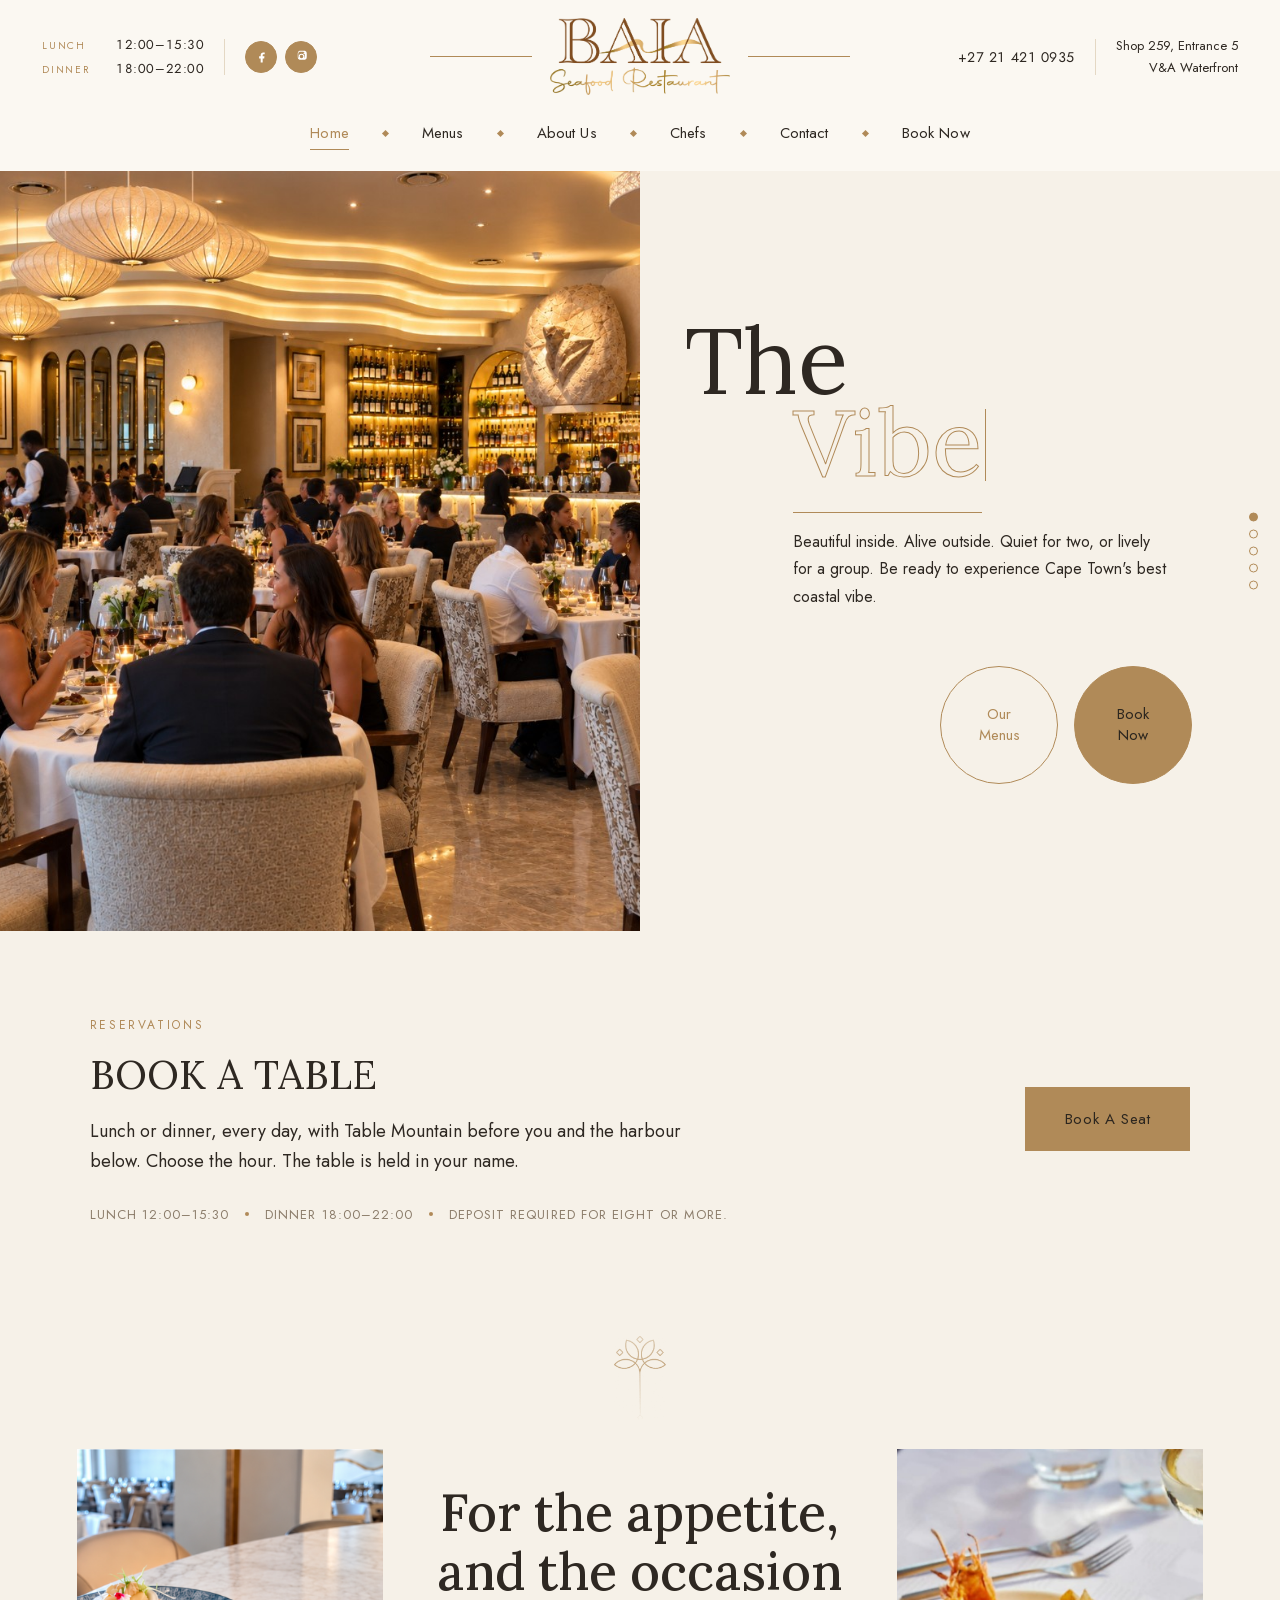
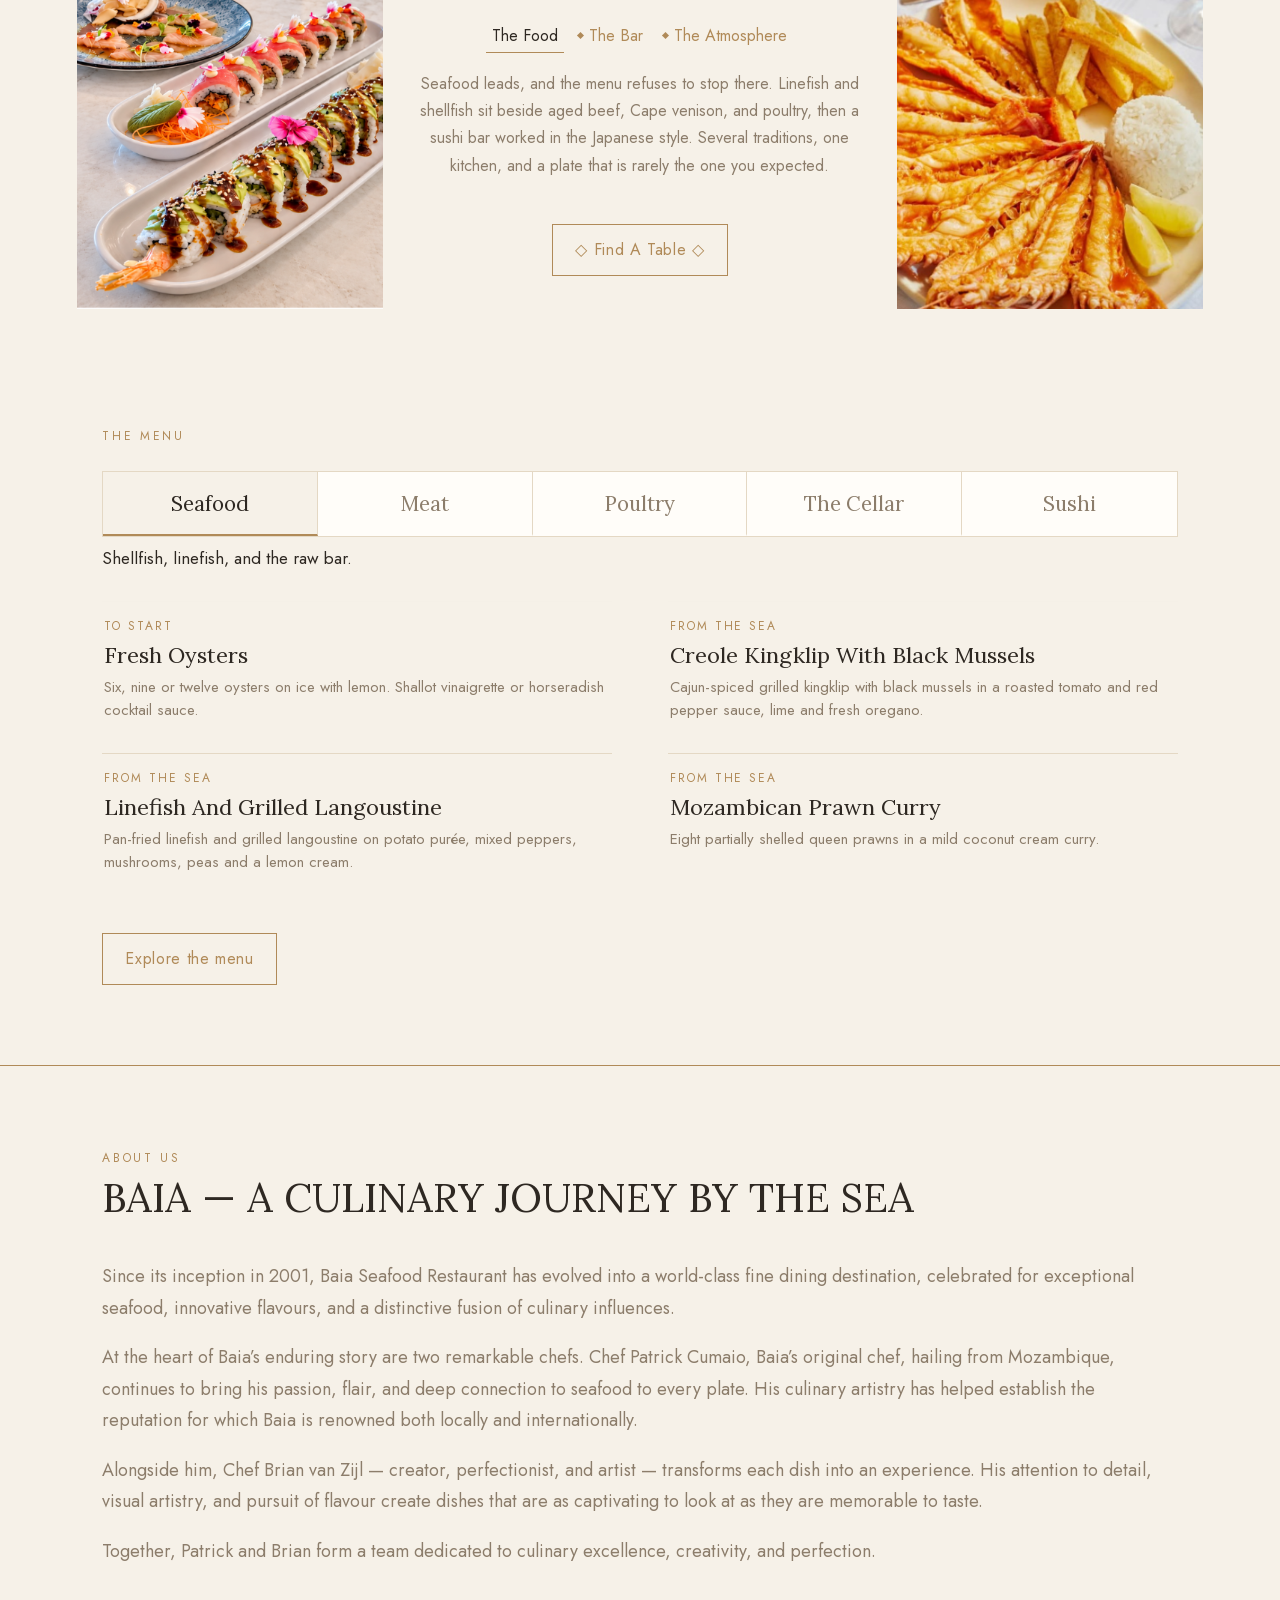
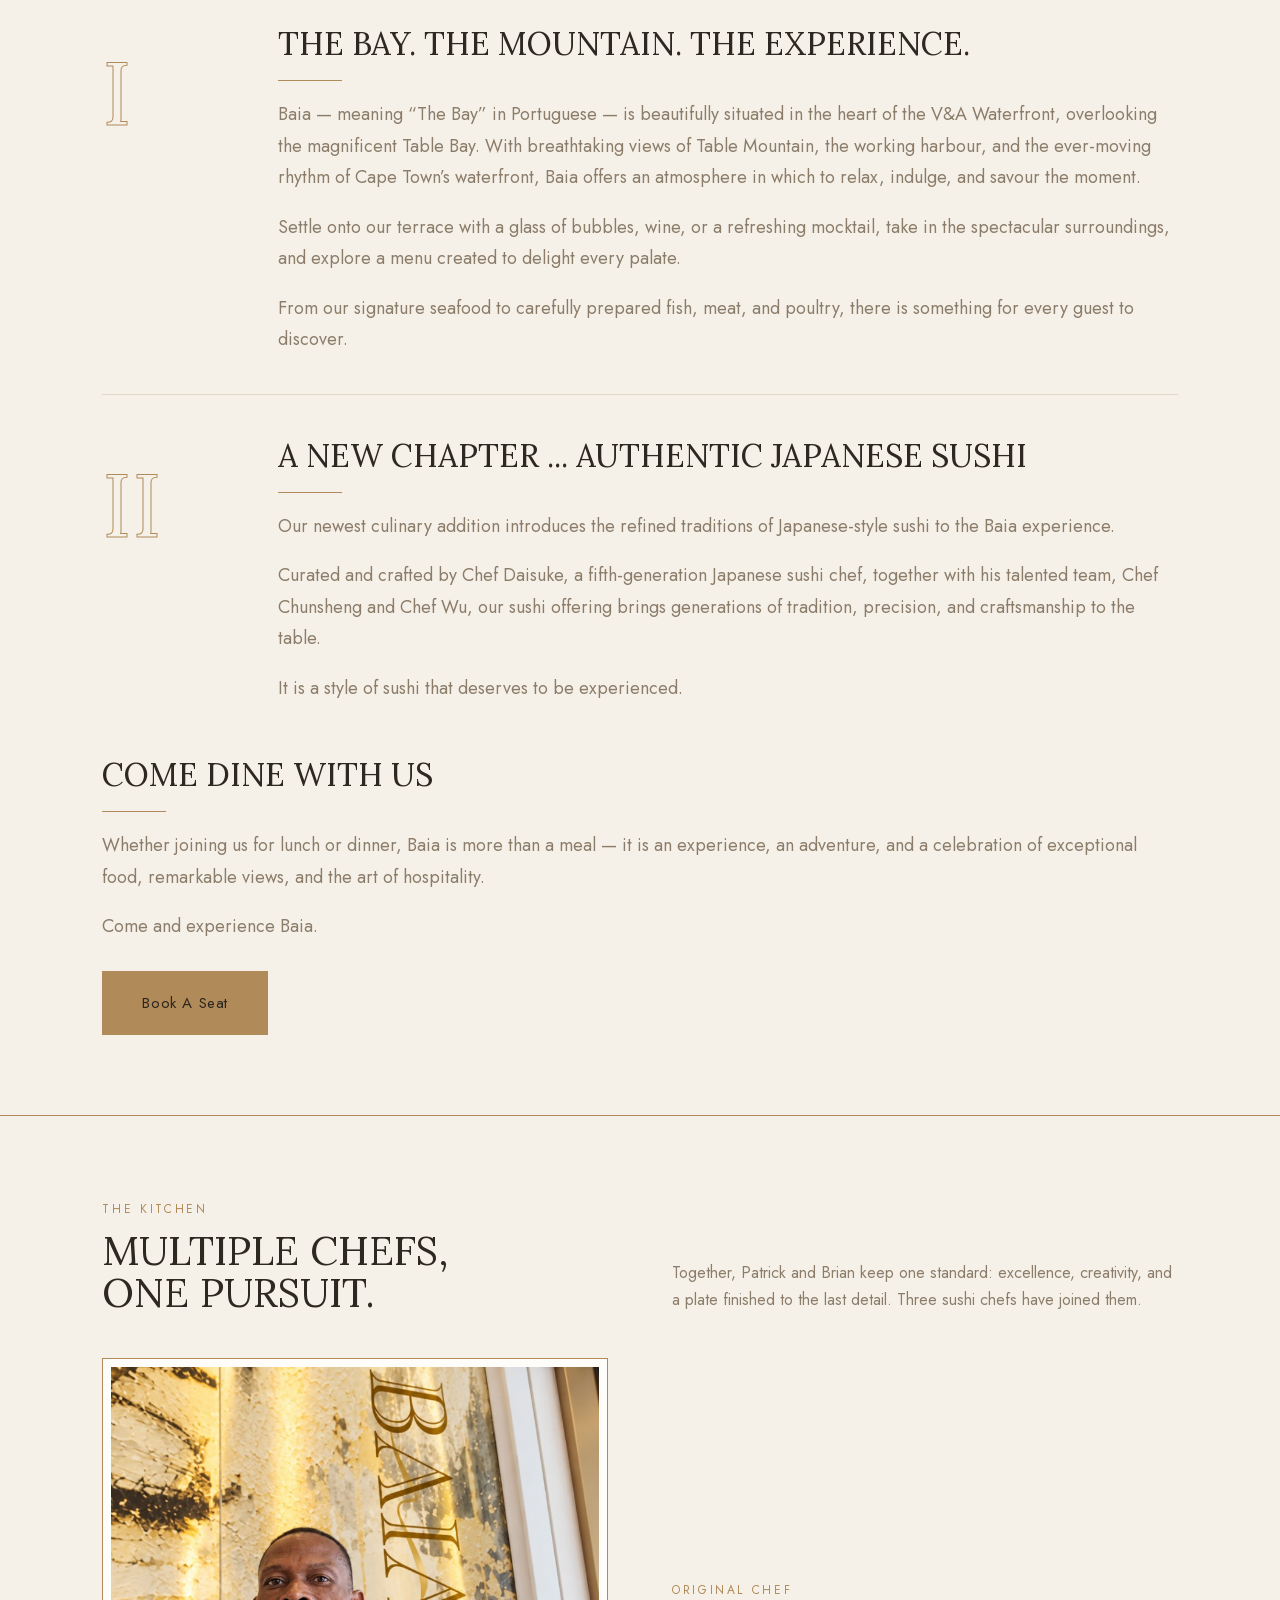
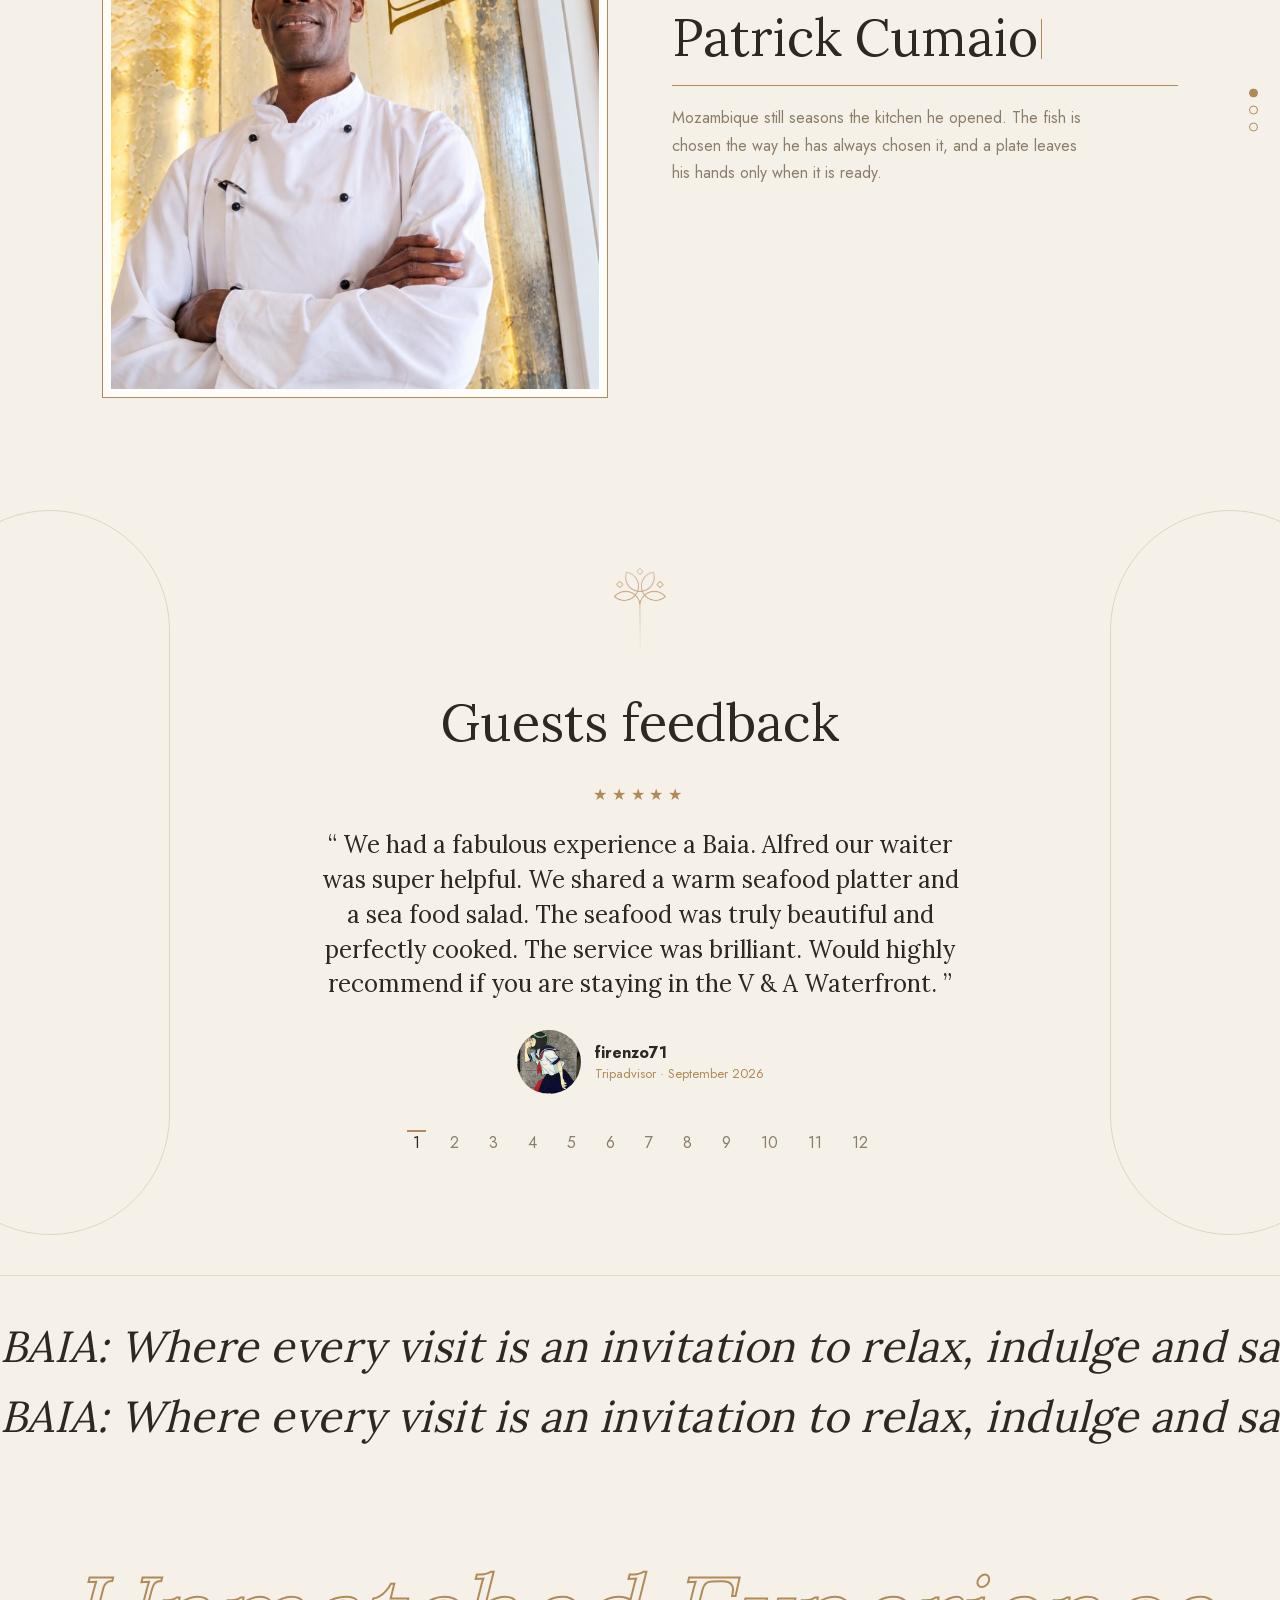
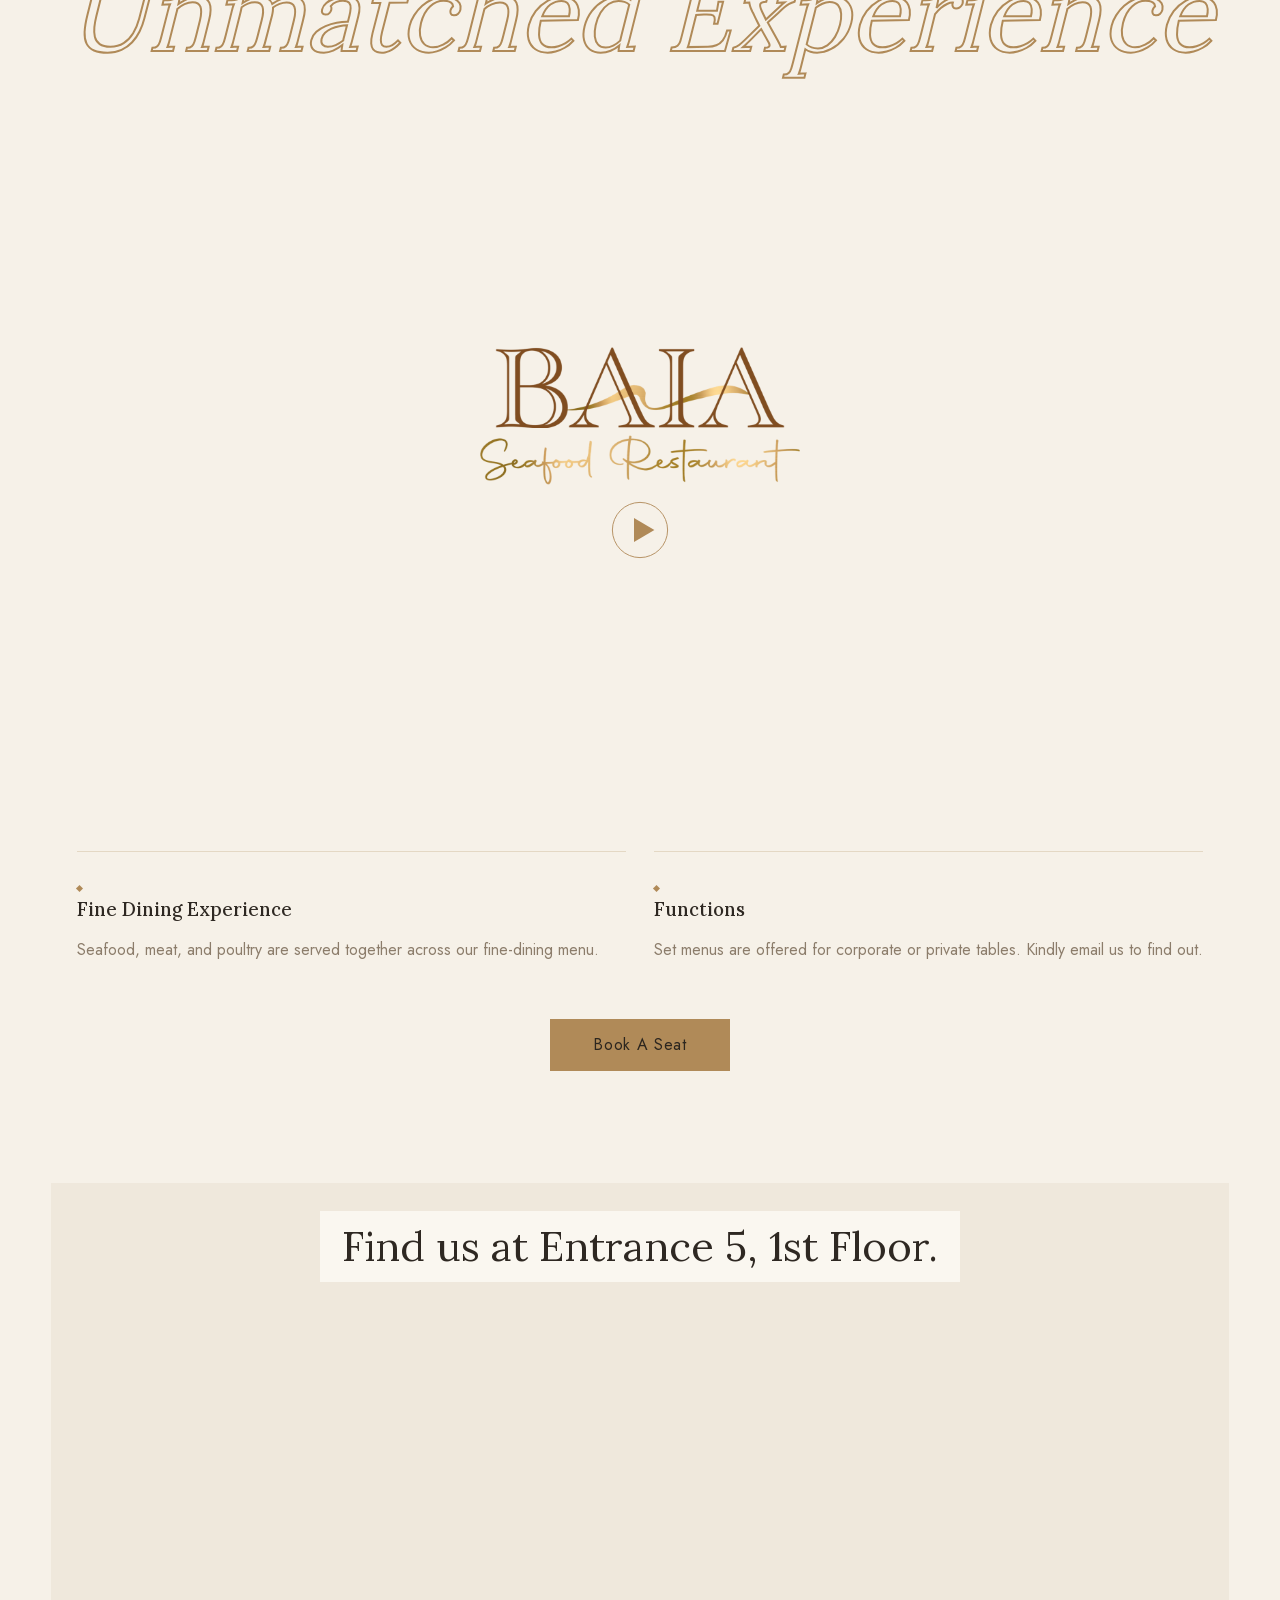
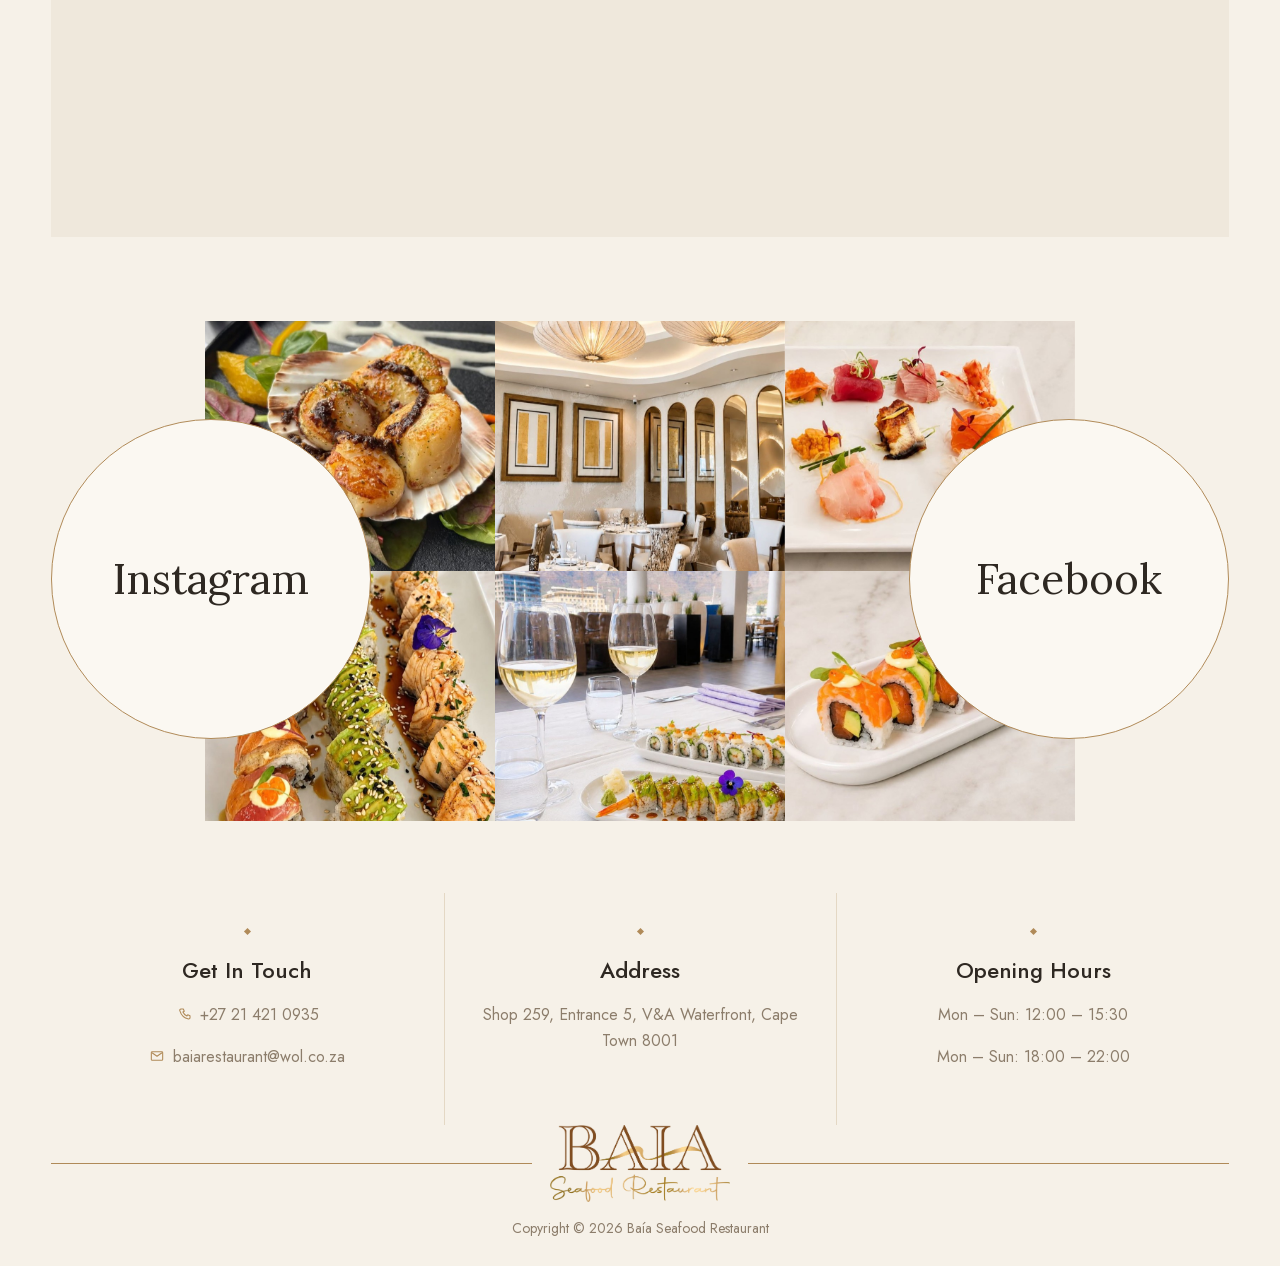
==== commit 7a8e3c7c: "Publish the latest home page. Co-authored-by: Cursor <cursoragent@cursor.com>" ====
--- a/index.html
+++ b/index.html
@@ -1 +1 @@
-<!DOCTYPE html><!--d9yloO607gFJ_rxpqstWD--><html lang="en" class="__variable_c19f6d __variable_d8f060"><head><meta charSet="utf-8"/><meta name="viewport" content="width=device-width, initial-scale=1"/><link rel="preload" href="/_next/static/media/5c0c2bcbaa4149ca-s.p.woff2" as="font" crossorigin="" type="font/woff2"/><link rel="preload" href="/_next/static/media/9dd75fadc5b3df29-s.p.woff2" as="font" crossorigin="" type="font/woff2"/><link rel="preload" as="image" href="/brand/baia-logo.png?v=4"/><link rel="preload" as="image" href="/shapes/s-shape-1.png?v=3"/><link rel="preload" as="image" href="/dishes/sushi-service.png"/><link rel="preload" as="image" href="/atmosphere/dining-floor.jpg"/><link rel="preload" as="image" href="/atmosphere/terrace-tables.jpg"/><link rel="preload" as="image" href="/dishes/prawn-plate.jpg"/><link rel="preload" as="image" href="/atmosphere/hero-3.jpg?v=2"/><link rel="preload" as="image" href="/atmosphere/lantern-room.jpg"/><link rel="preload" as="image" href="/chefs/patrick.jpg"/><link rel="preload" as="image" href="/reviews/firenzo71.jpg"/><link rel="stylesheet" href="/_next/static/css/0f7e83b5c54e9b9b.css" data-precedence="next"/><link rel="preload" as="script" fetchPriority="low" href="/_next/static/chunks/webpack-75a5e3ce0c363631.js"/><script src="/_next/static/chunks/4bd1b696-c023c6e3521b1417.js" async=""></script><script src="/_next/static/chunks/255-9c0c72a5d4870e58.js" async=""></script><script src="/_next/static/chunks/main-app-c6679bb073e35617.js" async=""></script><script src="/_next/static/chunks/619-ba102abea3e3d0e4.js" async=""></script><script src="/_next/static/chunks/813-b9c11788c8caf6c8.js" async=""></script><script src="/_next/static/chunks/app/layout-e9a6f1c3f19a4385.js" async=""></script><script src="/_next/static/chunks/app/page-aa880e2c17ac373a.js" async=""></script><link rel="preload" as="image" href="/dishes/scallops.jpg"/><link rel="preload" as="image" href="/atmosphere/corner.jpg"/><link rel="preload" as="image" href="/dishes/sashimi.jpg"/><link rel="preload" as="image" href="/dishes/platter.jpg"/><link rel="preload" as="image" href="/atmosphere/terrace.jpg"/><link rel="preload" as="image" href="/dishes/rolls.jpg"/><meta name="next-size-adjust" content=""/><title>Baía Seafood Restaurant</title><meta name="description" content="Baía, pronounced Ba-hia, is a seafood restaurant upstairs at Entrance 5, V&amp;A Waterfront, Cape Town."/><script src="/_next/static/chunks/polyfills-42372ed130431b0a.js" noModule=""></script></head><body><div hidden=""><!--$--><!--/$--></div><div class="loader is-on" aria-hidden="false"><img class="logo " src="/brand/baia-logo.png?v=4" alt="Baía Seafood Restaurant"/></div><header class="site-header "><div class="utility"><div class="utility-side utility-left"><dl class="utility-hours"><div><dt>Lunch</dt><dd>12:00–15:30</dd></div><div><dt>Dinner</dt><dd>18:00–22:00</dd></div></dl><span class="utility-split" aria-hidden="true"></span><span class="follow"><a href="https://www.facebook.com/baiaseafoodrestaurant/" aria-label="Facebook" target="_blank" rel="noreferrer"><svg viewBox="0 0 24 24" aria-hidden="true"><path fill="currentColor" d="M14.8 8.4h2.3V5.4h-2.3c-2.5 0-4.1 1.6-4.1 4.2v1.9H8.2V15h2.5v6.6h3.2V15h2.4l.4-3.5h-2.8V9.7c0-.8.3-1.3 1.3-1.3z"></path></svg></a><a href="https://www.instagram.com/baiaseafoodrestaurant/" aria-label="Instagram" target="_blank" rel="noreferrer"><svg viewBox="0 0 24 24" aria-hidden="true"><path fill="currentColor" d="M12 7.6a4.4 4.4 0 1 0 0 8.8 4.4 4.4 0 0 0 0-8.8zm0 7.2a2.8 2.8 0 1 1 0-5.6 2.8 2.8 0 0 1 0 5.6zM17.2 7.1a1 1 0 1 1-2 0 1 1 0 0 1 2 0zM12 4.4c1.5 0 1.6 0 2.2.1.5 0 .9.1 1.2.2.4.2.6.3.9.6.2.2.4.5.6.9.1.3.2.7.2 1.2.1.6.1.7.1 2.2s0 1.6-.1 2.2c0 .5-.1.9-.2 1.2-.2.4-.4.6-.6.9-.3.2-.5.4-.9.6-.3.1-.7.2-1.2.2-.6.1-.7.1-2.2.1s-1.6 0-2.2-.1c-.5 0-.9-.1-1.2-.2-.4-.2-.6-.4-.9-.6-.2-.3-.4-.5-.6-.9-.1-.3-.2-.7-.2-1.2-.1-.6-.1-.7-.1-2.2s0-1.6.1-2.2c0-.5.1-.9.2-1.2.2-.4.4-.7.6-.9.3-.3.5-.4.9-.6.3-.1.7-.2 1.2-.2.6-.1.7-.1 2.2-.1zm0-1.6c-1.5 0-1.7 0-2.3.1-.6 0-1.1.1-1.5.3-.4.1-.8.4-1.1.7-.3.3-.6.7-.7 1.1-.2.4-.3.9-.3 1.5C6 7.1 6 7.3 6 8.8v2.4c0 1.5 0 1.7.1 2.3.1.6.1 1.1.3 1.5.1.4.4.8.7 1.1.3.3.7.6 1.1.7.4.2.9.3 1.5.3.6.1.8.1 2.3.1h2.4c1.5 0 1.7 0 2.3-.1.6 0 1.1-.1 1.5-.3.4-.1.8-.4 1.1-.7.3-.3.6-.7.7-1.1.2-.4.3-.9.3-1.5.1-.6.1-.8.1-2.3V8.8c0-1.5 0-1.7-.1-2.3 0-.6-.1-1.1-.3-1.5-.1-.4-.4-.8-.7-1.1-.3-.3-.7-.6-1.1-.7-.4-.2-.9-.3-1.5-.3-.6-.1-.8-.1-2.3-.1H12z"></path></svg></a></span></div><div class="utility-center"><span class="rule"></span><a class="utility-logo" aria-label="Baía home" href="/"><img class="logo " src="/brand/baia-logo.png?v=4" alt="Baía Seafood Restaurant"/></a><span class="rule"></span></div><div class="utility-side utility-right"><a class="utility-phone" href="tel:+27214210935">+27 21 421 0935</a><span class="utility-split" aria-hidden="true"></span><a class="utility-address" href="https://www.google.com/maps/search/?api=1&amp;query=Baia+Seafood+Restaurant+Shop+259+Entrance+5+V%26A+Waterfront+Cape+Town+8001" target="_blank" rel="noreferrer"><span>Shop 259, Entrance 5</span><span>V&amp;A Waterfront</span></a></div></div><div class="nav-bar"><a class="nav-logo" aria-label="Baía home" href="/"><img class="logo " src="/brand/baia-logo.png?v=4" alt="Baía Seafood Restaurant"/></a><button type="button" class="burger" aria-label="Open navigation"><span></span><span></span><span></span></button><nav class="main-nav" aria-label="Primary"><a class="is-active" href="/">Home</a><i class="diamond" aria-hidden="true"></i><a href="/#explore">Menus</a><i class="diamond" aria-hidden="true"></i><a href="/#about">About Us</a><i class="diamond" aria-hidden="true"></i><a href="/#chefs">Chefs</a><i class="diamond" aria-hidden="true"></i><a href="/#footer">Contact</a><i class="diamond" aria-hidden="true"></i><a href="https://www.dineplan.com/restaurant/baia-seafood-restaurant" target="_blank" rel="noreferrer">Book Now</a></nav><button type="button" class="dot-grid" aria-label="Open panel"><i></i><i></i><i></i><i></i><i></i><i></i><i></i><i></i><i></i></button></div></header><div class="offcanvas "><button type="button" class="sheet-close">Close</button><img class="logo " src="/brand/baia-logo.png?v=4" alt="Baía Seafood Restaurant"/><p>BAIA: Where every visit is an invitation to relax, indulge and savour the best of Cape Town&#x27;s coastal dining.</p><a class="off-line" href="tel:+27214210935"><svg viewBox="0 0 24 24" aria-hidden="true"><path fill="none" stroke="currentColor" stroke-width="1.6" stroke-linecap="round" stroke-linejoin="round" d="M8 3h3l1.4 3.4-2 1.2a12 12 0 0 0 6 6l1.2-2L21 13v3a2 2 0 0 1-2.2 2A17 17 0 0 1 6 6.2 2 2 0 0 1 8 3z"></path></svg>+27 21 421 0935</a><a class="off-line" href="mailto:baiarestaurant@wol.co.za"><svg viewBox="0 0 24 24" aria-hidden="true"><rect x="3.5" y="5.5" width="17" height="13" rx="1.4" fill="none" stroke="currentColor" stroke-width="1.6"></rect><path d="M4.5 7.2 12 12.4l7.5-5.2" fill="none" stroke="currentColor" stroke-width="1.6" stroke-linejoin="round"></path></svg>baiarestaurant@wol.co.za</a><a class="off-address" href="https://www.google.com/maps/search/?api=1&amp;query=Baia+Seafood+Restaurant+Shop+259+Entrance+5+V%26A+Waterfront+Cape+Town+8001" target="_blank" rel="noreferrer">Shop 259, Entrance 5, V&amp;A Waterfront, Cape Town 8001</a><div class="off-map"><iframe title="Map of Baía at the V&amp;A Waterfront" src="https://maps.google.com/maps?q=Shop%20259%20Entrance%205%20V%26A%20Waterfront%20Cape%20Town%208001&amp;z=16&amp;output=embed" loading="lazy"></iframe><a class="map-open" href="https://www.google.com/maps/search/?api=1&amp;query=Baia+Seafood+Restaurant+Shop+259+Entrance+5+V%26A+Waterfront+Cape+Town+8001" target="_blank" rel="noreferrer" aria-label="Open Shop 259, Entrance 5, V&amp;A Waterfront, Cape Town 8001 in Google Maps"></a></div><a class="btn-fill off-book" href="https://www.dineplan.com/restaurant/baia-seafood-restaurant" target="_blank" rel="noreferrer">Book Now</a></div><div class="cursor-outer" aria-hidden="true"></div><div class="cursor-inner" aria-hidden="true"></div><main><section class="hero"><div class="hero-photo"><div class="hero-depth"><div class="hero-frame is-on " style="background-image:url(/atmosphere/hero-4.jpg?v=2);opacity:1;z-index:3" aria-hidden="false"></div><div class="hero-frame  " style="background-image:url(/atmosphere/occasion.jpg);opacity:0;z-index:2" aria-hidden="true"></div><div class="hero-frame  " style="background-image:url(/atmosphere/hero-1.jpg?v=2);opacity:0;z-index:2" aria-hidden="true"></div><div class="hero-frame  " style="background-image:url(/atmosphere/hero-2.jpg?v=2);opacity:0;z-index:2" aria-hidden="true"></div><div class="hero-frame  " style="background-image:url(/atmosphere/hero-3.jpg?v=2);opacity:0;z-index:2" aria-hidden="true"></div></div></div><div class="hero-copy"><h1 aria-label="The Vibe"><span class="hero-line"><span class="hero-ghost" aria-hidden="true">The</span><span class="hero-live" aria-hidden="true"><i class="hero-caret"></i></span></span><span class="hero-line hero-outline"><span class="hero-ghost" aria-hidden="true">Vibe</span><span class="hero-live" aria-hidden="true"></span><span class="hero-meter" aria-hidden="true"><span style="animation-duration:9520ms"></span></span></span></h1><p>Beautiful inside. Alive outside. Quiet for two, or lively for a group. Be ready to experience Cape Town&#x27;s best coastal vibe.</p><div class="hero-actions"><a class="hero-circle" href="#explore">Our<br/>Menus</a><a class="hero-circle is-gold" href="https://www.dineplan.com/restaurant/baia-seafood-restaurant" target="_blank" rel="noreferrer">Book<br/>Now</a></div></div><div class="hero-dots" role="tablist" aria-label="Hero slides"><button type="button" class="is-on" aria-label="Slide 1"></button><button type="button" class="" aria-label="Slide 2"></button><button type="button" class="" aria-label="Slide 3"></button><button type="button" class="" aria-label="Slide 4"></button><button type="button" class="" aria-label="Slide 5"></button></div></section><section class="booking" id="book"><div class="booking-row"><div class="booking-copy"><p class="kicker">Reservations</p><h2>Book a table</h2><p>Lunch or dinner, every day, with Table Mountain before you and the harbour below. Choose the hour. The table is held in your name.</p><ul class="booking-facts"><li>Lunch 12:00–15:30</li><li>Dinner 18:00–22:00</li><li>Deposit required for eight or more.</li></ul></div><a class="btn-fill booking-cta" href="https://www.dineplan.com/restaurant/baia-seafood-restaurant" target="_blank" rel="noreferrer">Book A Seat</a></div></section><section class="story" id="story"><div class="story-mark"><img class="floral" src="/shapes/s-shape-1.png?v=3" alt=""/></div><div class="reveal  story-grid"><div class="story-photo"><img class="is-on" src="/dishes/sushi-service.png" alt="Sushi and sashimi" aria-hidden="false"/><img class="" src="/atmosphere/dining-floor.jpg" alt="The dining room" aria-hidden="true"/><img class="" src="/atmosphere/terrace-tables.jpg" alt="The terrace and Table Mountain" aria-hidden="true"/></div><div class="story-copy"><h2>For the appetite, and the occasion</h2><div class="tabs"><span><button type="button" class="is-on">The Food</button></span><span><i class="diamond" aria-hidden="true"></i><button type="button" class="">The Bar</button></span><span><i class="diamond" aria-hidden="true"></i><button type="button" class="">The Atmosphere</button></span></div><div class="story-body"><p class="is-in">Seafood leads, and the menu refuses to stop there. Linefish and shellfish sit beside aged beef, Cape venison, and poultry, then a sushi bar worked in the Japanese style. Several traditions, one kitchen, and a plate that is rarely the one you expected.</p></div><a class="btn-line" href="https://www.dineplan.com/restaurant/baia-seafood-restaurant" target="_blank" rel="noreferrer">◇ Find A Table ◇</a></div><div class="story-photo"><img class="is-on" src="/dishes/prawn-plate.jpg" alt="Prawns with rice and chips" aria-hidden="false"/><img class="" src="/atmosphere/hero-3.jpg?v=2" alt="The wine wall" aria-hidden="true"/><img class="" src="/atmosphere/lantern-room.jpg" alt="The dining room in the evening" aria-hidden="true"/></div></div></section><section class="menu-explore" id="explore" aria-label="The menu"><div class="menu-head"><p class="kicker">The menu</p><div class="menu-chapters" role="tablist" aria-label="Menu chapters"><button type="button" role="tab" id="chapter-seafood" aria-selected="true" aria-controls="explore-panel" tabindex="0" class="is-on"><span>Seafood</span></button><button type="button" role="tab" id="chapter-meat" aria-selected="false" aria-controls="explore-panel" tabindex="-1" class=""><span>Meat</span></button><button type="button" role="tab" id="chapter-poultry" aria-selected="false" aria-controls="explore-panel" tabindex="-1" class=""><span>Poultry</span></button><button type="button" role="tab" id="chapter-cellar" aria-selected="false" aria-controls="explore-panel" tabindex="-1" class=""><span>The Cellar</span></button><button type="button" role="tab" id="chapter-sushi" aria-selected="false" aria-controls="explore-panel" tabindex="-1" class=""><span>Sushi</span></button></div><p class="menu-intro">Shellfish, linefish, and the raw bar.</p></div><div class="menu-reel is-single is-still" id="explore-panel" role="tabpanel" aria-labelledby="chapter-seafood" style="--rows:2"></div><button type="button" class="btn-line" aria-haspopup="dialog" aria-expanded="false">Explore the menu</button></section><section class="about" id="about" aria-label="About us"><div class="about-lead"><p class="kicker">About us</p><h2><span class="about-line"><span>BAIA — A CULINARY JOURNEY BY THE SEA</span></span></h2></div><div class="about-prose"><p>Since its inception in 2001, Baia Seafood Restaurant has evolved into a world-class fine dining destination, celebrated for exceptional seafood, innovative flavours, and a distinctive fusion of culinary influences.</p><p>At the heart of Baia’s enduring story are two remarkable chefs. Chef Patrick Cumaio, Baia’s original chef, hailing from Mozambique, continues to bring his passion, flair, and deep connection to seafood to every plate. His culinary artistry has helped establish the reputation for which Baia is renowned both locally and internationally.</p><p>Alongside him, Chef Brian van Zijl — creator, perfectionist, and artist — transforms each dish into an experience. His attention to detail, visual artistry, and pursuit of flavour create dishes that are as captivating to look at as they are memorable to taste.</p><p>Together, Patrick and Brian form a team dedicated to culinary excellence, creativity, and perfection.</p></div><div class="about-spread"><article><span class="about-mark" aria-hidden="true">I</span><div class="about-copy"><h3>THE BAY. THE MOUNTAIN. THE EXPERIENCE.</h3><p>Baia — meaning “The Bay” in Portuguese — is beautifully situated in the heart of the V&amp;A Waterfront, overlooking the magnificent Table Bay. With breathtaking views of Table Mountain, the working harbour, and the ever-moving rhythm of Cape Town’s waterfront, Baia offers an atmosphere in which to relax, indulge, and savour the moment.</p><p>Settle onto our terrace with a glass of bubbles, wine, or a refreshing mocktail, take in the spectacular surroundings, and explore a menu created to delight every palate.</p><p>From our signature seafood to carefully prepared fish, meat, and poultry, there is something for every guest to discover.</p></div></article><article><span class="about-mark" aria-hidden="true">II</span><div class="about-copy"><h3>A NEW CHAPTER ... AUTHENTIC JAPANESE SUSHI</h3><p>Our newest culinary addition introduces the refined traditions of Japanese-style sushi to the Baia experience.</p><p>Curated and crafted by Chef Daisuke, a fifth-generation Japanese sushi chef, together with his talented team, Chef Chunsheng and Chef Wu, our sushi offering brings generations of tradition, precision, and craftsmanship to the table.</p><p>It is a style of sushi that deserves to be experienced.</p></div></article></div><div class="about-close"><h3>COME DINE WITH US</h3><p>Whether joining us for lunch or dinner, Baia is more than a meal — it is an experience, an adventure, and a celebration of exceptional food, remarkable views, and the art of hospitality.</p><p>Come and experience Baia.</p><a class="btn-fill booking-cta" href="https://www.dineplan.com/restaurant/baia-seafood-restaurant" target="_blank" rel="noreferrer">Book A Seat</a></div></section><section class="chefs" id="chefs" aria-label="The chefs"><div class="chefs-head"><div><p class="kicker">The kitchen</p><h2>The chefs.<br/>One pursuit.</h2></div><p>Together, Patrick and Brian keep one standard: excellence, creativity, and a plate finished to the last detail. Three sushi chefs have joined them.</p></div><div class="chef-show"><div class="chef-stage"><div class="chef-layer is-in"><div class="chef-frame"><img src="/chefs/patrick.jpg" alt=""/></div><div class="chef-copy"><p class="kicker">Original chef</p><h3 aria-label="Patrick Cumaio"><span class="chef-name-ghost" aria-hidden="true">Patrick Cumaio</span><span class="chef-name-live" aria-hidden="true">Patrick Cumaio</span></h3><div class="chef-line" aria-hidden="true"><span></span></div><p>Mozambique still seasons the kitchen he opened. The fish is chosen the way he has always chosen it, and a plate leaves his hands only when it is ready.</p></div></div></div><div class="chef-dots" role="tablist" aria-label="Chefs"><button type="button" class="is-on" aria-label="Patrick Cumaio"></button><button type="button" class="" aria-label="Brian van Zijl"></button><button type="button" class="" aria-label="Sushi Chefs"></button></div></div></section><section class="quotes"><div class="frame frame-l"></div><div class="frame frame-r"></div><div class="story-mark"><img class="floral" src="/shapes/s-shape-1.png?v=3" alt=""/></div><h2 class="quotes-title">Guests feedback</h2><a class="quotes-link" href="https://www.tripadvisor.com/ShowUserReviews-g312659-d786129-r1079598096-Baia_Seafood_Restaurant-Cape_Town_Central_Western_Cape.html" target="_blank" rel="noreferrer" aria-label="Read firenzo71&#x27;s review on Tripadvisor"><p class="stars" aria-hidden="true">★★★★★</p><blockquote>“ <!-- -->We had a fabulous experience a Baia. Alfred our waiter was super helpful. We shared a warm seafood platter and a sea food salad. The seafood was truly beautiful and perfectly cooked. The service was brilliant. Would highly recommend if you are staying in the V &amp; A Waterfront.<!-- --> ”</blockquote><figure><img src="/reviews/firenzo71.jpg" alt="firenzo71"/><figcaption><strong>firenzo71</strong><span>Tripadvisor<!-- --> · <!-- -->September 2026</span></figcaption></figure></a><div class="pager"><button type="button" class="is-on">1</button><button type="button" class="">2</button><button type="button" class="">3</button><button type="button" class="">4</button><button type="button" class="">5</button><button type="button" class="">6</button><button type="button" class="">7</button><button type="button" class="">8</button><button type="button" class="">9</button><button type="button" class="">10</button><button type="button" class="">11</button><button type="button" class="">12</button></div></section><section class="marquee" aria-label="BAIA: Where every visit is an invitation to relax, indulge and savour the best of Cape Town&#x27;s coastal dining."><div class="marquee-row"><div class="marquee-track" aria-hidden="true"><span class="marquee-item"><em>BAIA: Where every visit is an invitation to relax, indulge and savour the best of Cape Town&#x27;s coastal dining.</em><i class="diamond"></i></span><span class="marquee-item"><em>BAIA: Where every visit is an invitation to relax, indulge and savour the best of Cape Town&#x27;s coastal dining.</em><i class="diamond"></i></span><span class="marquee-item"><em>BAIA: Where every visit is an invitation to relax, indulge and savour the best of Cape Town&#x27;s coastal dining.</em><i class="diamond"></i></span><span class="marquee-item"><em>BAIA: Where every visit is an invitation to relax, indulge and savour the best of Cape Town&#x27;s coastal dining.</em><i class="diamond"></i></span></div></div><div class="marquee-row marquee-row-rev"><div class="marquee-track" aria-hidden="true"><span class="marquee-item"><em>BAIA: Where every visit is an invitation to relax, indulge and savour the best of Cape Town&#x27;s coastal dining.</em><i class="diamond"></i></span><span class="marquee-item"><em>BAIA: Where every visit is an invitation to relax, indulge and savour the best of Cape Town&#x27;s coastal dining.</em><i class="diamond"></i></span><span class="marquee-item"><em>BAIA: Where every visit is an invitation to relax, indulge and savour the best of Cape Town&#x27;s coastal dining.</em><i class="diamond"></i></span><span class="marquee-item"><em>BAIA: Where every visit is an invitation to relax, indulge and savour the best of Cape Town&#x27;s coastal dining.</em><i class="diamond"></i></span></div></div></section><section class="video-block"><h2 class="video-word">Unmatched Experience</h2><div class="video-stage"><div class="video-cinema is-still" aria-hidden="true"><img class="video-logo" src="/brand/baia-logo.png?v=4" alt=""/><div class="play-btn"><span class="play-mark" aria-hidden="true"><svg viewBox="0 0 120 120"><circle class="play-ring" cx="60" cy="60" r="46" fill="none" stroke="currentColor" stroke-width="1.5"></circle><path class="play-triangle" d="M50 40 L84 60 L50 80 Z" fill="currentColor"></path></svg></span></div></div></div></section><section class="services" aria-label="The house"><div class="services-row"><article><i class="diamond" aria-hidden="true"></i><h3>Fine Dining Experience</h3><p>Seafood, meat, and poultry are served together across our fine-dining menu.</p></article><article><i class="diamond" aria-hidden="true"></i><h3>Functions</h3><p>Set menus are offered for corporate or private tables. Kindly email us to find out.</p></article></div><a class="btn-fill services-book" href="https://www.dineplan.com/restaurant/baia-seafood-restaurant" target="_blank" rel="noreferrer">Book A Seat</a></section><section class="location" id="visit"><div class="loc-top"><div class="map-wrap"><iframe title="Map of Baía at the V&amp;A Waterfront" src="https://maps.google.com/maps?q=Shop%20259%20Entrance%205%20V%26A%20Waterfront%20Cape%20Town%208001&amp;z=16&amp;output=embed" loading="lazy"></iframe><h2 class="map-title">Find us at Entrance 5, 1st Floor.</h2><a class="map-open" href="https://www.google.com/maps/search/?api=1&amp;query=Baia+Seafood+Restaurant+Shop+259+Entrance+5+V%26A+Waterfront+Cape+Town+8001" target="_blank" rel="noreferrer" aria-label="Open Shop 259, Entrance 5, V&amp;A Waterfront, Cape Town 8001 in Google Maps"></a></div></div></section><section class="instagram" id="instagram"><a class="ig-badge" href="https://www.instagram.com/baiaseafoodrestaurant/" target="_blank" rel="noreferrer">Instagram</a><a class="ig-badge is-facebook" href="https://www.facebook.com/baiaseafoodrestaurant/" target="_blank" rel="noreferrer">Facebook</a><div class="ig-grid"><a href="https://www.instagram.com/baiaseafoodrestaurant/" target="_blank" rel="noreferrer"><img src="/dishes/scallops.jpg" alt=""/></a><a href="https://www.instagram.com/baiaseafoodrestaurant/" target="_blank" rel="noreferrer"><img src="/atmosphere/corner.jpg" alt=""/></a><a href="https://www.instagram.com/baiaseafoodrestaurant/" target="_blank" rel="noreferrer"><img src="/dishes/sashimi.jpg" alt=""/></a><a href="https://www.instagram.com/baiaseafoodrestaurant/" target="_blank" rel="noreferrer"><img src="/dishes/platter.jpg" alt=""/></a><a href="https://www.instagram.com/baiaseafoodrestaurant/" target="_blank" rel="noreferrer"><img src="/atmosphere/terrace.jpg" alt=""/></a><a href="https://www.instagram.com/baiaseafoodrestaurant/" target="_blank" rel="noreferrer"><img src="/dishes/rolls.jpg" alt=""/></a></div></section><!--$--><!--/$--></main><footer class="site-footer" id="footer"><div class="foot-grid"><section><i class="diamond" aria-hidden="true"></i><h2>Get In Touch</h2><p class="foot-contact"><svg viewBox="0 0 24 24" aria-hidden="true"><path fill="none" stroke="currentColor" stroke-width="1.6" stroke-linecap="round" stroke-linejoin="round" d="M8 3h3l1.4 3.4-2 1.2a12 12 0 0 0 6 6l1.2-2L21 13v3a2 2 0 0 1-2.2 2A17 17 0 0 1 6 6.2 2 2 0 0 1 8 3z"></path></svg><a href="tel:+27214210935">+27 21 421 0935</a></p><p class="foot-contact"><svg viewBox="0 0 24 24" aria-hidden="true"><rect x="3.5" y="5.5" width="17" height="13" rx="1.4" fill="none" stroke="currentColor" stroke-width="1.6"></rect><path d="M4.5 7.2 12 12.4l7.5-5.2" fill="none" stroke="currentColor" stroke-width="1.6" stroke-linejoin="round"></path></svg><a href="mailto:baiarestaurant@wol.co.za">baiarestaurant@wol.co.za</a></p></section><section><i class="diamond" aria-hidden="true"></i><h2>Address</h2><p>Shop 259, Entrance 5, V&amp;A Waterfront, Cape Town 8001</p></section><section><i class="diamond" aria-hidden="true"></i><h2>Opening Hours</h2><p class="copper">Mon – Sun: 12:00 – 15:30</p><p class="copper">Mon – Sun: 18:00 – 22:00</p></section></div><div class="foot-logo"><img class="logo " src="/brand/baia-logo.png?v=4" alt="Baía Seafood Restaurant"/></div><div class="foot-bottom"><p>Copyright © <!-- -->2026<!-- --> <!-- -->Baía Seafood Restaurant</p></div></footer><button type="button" class="to-top " aria-label="Back to top">↑</button><script src="/_next/static/chunks/webpack-75a5e3ce0c363631.js" id="_R_" async=""></script><script>(self.__next_f=self.__next_f||[]).push([0])</script><script>self.__next_f.push([1,"1:\"$Sreact.fragment\"\n2:I[1421,[\"619\",\"static/chunks/619-ba102abea3e3d0e4.js\",\"813\",\"static/chunks/813-b9c11788c8caf6c8.js\",\"177\",\"static/chunks/app/layout-e9a6f1c3f19a4385.js\"],\"Shell\"]\n3:I[9766,[],\"\"]\n4:I[8924,[],\"\"]\n5:I[6965,[\"619\",\"static/chunks/619-ba102abea3e3d0e4.js\",\"813\",\"static/chunks/813-b9c11788c8caf6c8.js\",\"974\",\"static/chunks/app/page-aa880e2c17ac373a.js\"],\"HomeView\"]\n6:I[4431,[],\"OutletBoundary\"]\n8:I[5278,[],\"AsyncMetadataOutlet\"]\na:I[4431,[],\"ViewportBoundary\"]\nc:I[4431,[],\"MetadataBoundary\"]\nd:\"$Sreact.suspense\"\nf:I[7150,[],\"\"]\n:HL[\"/_next/static/media/5c0c2bcbaa4149ca-s.p.woff2\",\"font\",{\"crossOrigin\":\"\",\"type\":\"font/woff2\"}]\n:HL[\"/_next/static/media/9dd75fadc5b3df29-s.p.woff2\",\"font\",{\"crossOrigin\":\"\",\"type\":\"font/woff2\"}]\n:HL[\"/_next/static/css/0f7e83b5c54e9b9b.css\",\"style\"]\n"])</script><script>self.__next_f.push([1,"0:{\"P\":null,\"b\":\"d9yloO607gFJ-rxpqstWD\",\"p\":\"\",\"c\":[\"\",\"\"],\"i\":false,\"f\":[[[\"\",{\"children\":[\"__PAGE__\",{}]},\"$undefined\",\"$undefined\",true],[\"\",[\"$\",\"$1\",\"c\",{\"children\":[[[\"$\",\"link\",\"0\",{\"rel\":\"stylesheet\",\"href\":\"/_next/static/css/0f7e83b5c54e9b9b.css\",\"precedence\":\"next\",\"crossOrigin\":\"$undefined\",\"nonce\":\"$undefined\"}]],[\"$\",\"html\",null,{\"lang\":\"en\",\"className\":\"__variable_c19f6d __variable_d8f060\",\"suppressHydrationWarning\":true,\"children\":[\"$\",\"body\",null,{\"suppressHydrationWarning\":true,\"children\":[\"$\",\"$L2\",null,{\"children\":[\"$\",\"$L3\",null,{\"parallelRouterKey\":\"children\",\"error\":\"$undefined\",\"errorStyles\":\"$undefined\",\"errorScripts\":\"$undefined\",\"template\":[\"$\",\"$L4\",null,{}],\"templateStyles\":\"$undefined\",\"templateScripts\":\"$undefined\",\"notFound\":[[[\"$\",\"title\",null,{\"children\":\"404: This page could not be found.\"}],[\"$\",\"div\",null,{\"style\":{\"fontFamily\":\"system-ui,\\\"Segoe UI\\\",Roboto,Helvetica,Arial,sans-serif,\\\"Apple Color Emoji\\\",\\\"Segoe UI Emoji\\\"\",\"height\":\"100vh\",\"textAlign\":\"center\",\"display\":\"flex\",\"flexDirection\":\"column\",\"alignItems\":\"center\",\"justifyContent\":\"center\"},\"children\":[\"$\",\"div\",null,{\"children\":[[\"$\",\"style\",null,{\"dangerouslySetInnerHTML\":{\"__html\":\"body{color:#000;background:#fff;margin:0}.next-error-h1{border-right:1px solid rgba(0,0,0,.3)}@media (prefers-color-scheme:dark){body{color:#fff;background:#000}.next-error-h1{border-right:1px solid rgba(255,255,255,.3)}}\"}}],[\"$\",\"h1\",null,{\"className\":\"next-error-h1\",\"style\":{\"display\":\"inline-block\",\"margin\":\"0 20px 0 0\",\"padding\":\"0 23px 0 0\",\"fontSize\":24,\"fontWeight\":500,\"verticalAlign\":\"top\",\"lineHeight\":\"49px\"},\"children\":404}],[\"$\",\"div\",null,{\"style\":{\"display\":\"inline-block\"},\"children\":[\"$\",\"h2\",null,{\"style\":{\"fontSize\":14,\"fontWeight\":400,\"lineHeight\":\"49px\",\"margin\":0},\"children\":\"This page could not be found.\"}]}]]}]}]],[]],\"forbidden\":\"$undefined\",\"unauthorized\":\"$undefined\"}]}]}]}]]}],{\"children\":[\"__PAGE__\",[\"$\",\"$1\",\"c\",{\"children\":[[\"$\",\"$L5\",null,{}],null,[\"$\",\"$L6\",null,{\"children\":[\"$L7\",[\"$\",\"$L8\",null,{\"promise\":\"$@9\"}]]}]]}],{},null,false]},null,false],[\"$\",\"$1\",\"h\",{\"children\":[null,[[\"$\",\"$La\",null,{\"children\":\"$Lb\"}],[\"$\",\"meta\",null,{\"name\":\"next-size-adjust\",\"content\":\"\"}]],[\"$\",\"$Lc\",null,{\"children\":[\"$\",\"div\",null,{\"hidden\":true,\"children\":[\"$\",\"$d\",null,{\"fallback\":null,\"children\":\"$Le\"}]}]}]]}],false]],\"m\":\"$undefined\",\"G\":[\"$f\",[]],\"s\":false,\"S\":true}\n"])</script><script>self.__next_f.push([1,"b:[[\"$\",\"meta\",\"0\",{\"charSet\":\"utf-8\"}],[\"$\",\"meta\",\"1\",{\"name\":\"viewport\",\"content\":\"width=device-width, initial-scale=1\"}]]\n7:null\n"])</script><script>self.__next_f.push([1,"9:{\"metadata\":[[\"$\",\"title\",\"0\",{\"children\":\"Baía Seafood Restaurant\"}],[\"$\",\"meta\",\"1\",{\"name\":\"description\",\"content\":\"Baía, pronounced Ba-hia, is a seafood restaurant upstairs at Entrance 5, V\u0026A Waterfront, Cape Town.\"}]],\"error\":null,\"digest\":\"$undefined\"}\n"])</script><script>self.__next_f.push([1,"e:\"$9:metadata\"\n"])</script></body></html>+<!DOCTYPE html><!--Xb9tnurbhRBdftlOVtGem--><html lang="en" class="__variable_c19f6d __variable_d8f060"><head><meta charSet="utf-8"/><meta name="viewport" content="width=device-width, initial-scale=1"/><link rel="preload" href="/_next/static/media/5c0c2bcbaa4149ca-s.p.woff2" as="font" crossorigin="" type="font/woff2"/><link rel="preload" href="/_next/static/media/9dd75fadc5b3df29-s.p.woff2" as="font" crossorigin="" type="font/woff2"/><link rel="preload" as="image" href="/brand/baia-logo.png?v=4"/><link rel="preload" as="image" href="/shapes/s-shape-1.png?v=3"/><link rel="preload" as="image" href="/dishes/sushi-service.png"/><link rel="preload" as="image" href="/atmosphere/dining-floor.jpg"/><link rel="preload" as="image" href="/atmosphere/terrace-tables.jpg"/><link rel="preload" as="image" href="/dishes/prawn-plate.jpg"/><link rel="preload" as="image" href="/atmosphere/hero-3.jpg?v=2"/><link rel="preload" as="image" href="/atmosphere/lantern-room.jpg"/><link rel="preload" as="image" href="/chefs/patrick.jpg"/><link rel="preload" as="image" href="/reviews/firenzo71.jpg"/><link rel="stylesheet" href="/_next/static/css/4edcfd3e1d58201a.css" data-precedence="next"/><link rel="preload" as="script" fetchPriority="low" href="/_next/static/chunks/webpack-75a5e3ce0c363631.js"/><script src="/_next/static/chunks/4bd1b696-c023c6e3521b1417.js" async=""></script><script src="/_next/static/chunks/255-9c0c72a5d4870e58.js" async=""></script><script src="/_next/static/chunks/main-app-c6679bb073e35617.js" async=""></script><script src="/_next/static/chunks/619-ba102abea3e3d0e4.js" async=""></script><script src="/_next/static/chunks/813-b9c11788c8caf6c8.js" async=""></script><script src="/_next/static/chunks/app/layout-e9a6f1c3f19a4385.js" async=""></script><script src="/_next/static/chunks/app/page-f08aa4214ee4204b.js" async=""></script><link rel="preload" as="image" href="/dishes/scallops.jpg"/><link rel="preload" as="image" href="/atmosphere/corner.jpg"/><link rel="preload" as="image" href="/dishes/sashimi.jpg"/><link rel="preload" as="image" href="/dishes/platter.jpg"/><link rel="preload" as="image" href="/atmosphere/terrace.jpg"/><link rel="preload" as="image" href="/dishes/rolls.jpg"/><meta name="next-size-adjust" content=""/><title>Baía Seafood Restaurant</title><meta name="description" content="Baía, pronounced Ba-hia, is a seafood restaurant upstairs at Entrance 5, V&amp;A Waterfront, Cape Town."/><script src="/_next/static/chunks/polyfills-42372ed130431b0a.js" noModule=""></script></head><body><div hidden=""><!--$--><!--/$--></div><div class="loader is-on" aria-hidden="false"><img class="logo " src="/brand/baia-logo.png?v=4" alt="Baía Seafood Restaurant"/></div><header class="site-header "><div class="utility"><div class="utility-side utility-left"><dl class="utility-hours"><div><dt>Lunch</dt><dd>12:00–15:30</dd></div><div><dt>Dinner</dt><dd>18:00–22:00</dd></div></dl><span class="utility-split" aria-hidden="true"></span><span class="follow"><a href="https://www.facebook.com/baiaseafoodrestaurant/" aria-label="Facebook" target="_blank" rel="noreferrer"><svg viewBox="0 0 24 24" aria-hidden="true"><path fill="currentColor" d="M14.8 8.4h2.3V5.4h-2.3c-2.5 0-4.1 1.6-4.1 4.2v1.9H8.2V15h2.5v6.6h3.2V15h2.4l.4-3.5h-2.8V9.7c0-.8.3-1.3 1.3-1.3z"></path></svg></a><a href="https://www.instagram.com/baiaseafoodrestaurant/" aria-label="Instagram" target="_blank" rel="noreferrer"><svg viewBox="0 0 24 24" aria-hidden="true"><path fill="currentColor" d="M12 7.6a4.4 4.4 0 1 0 0 8.8 4.4 4.4 0 0 0 0-8.8zm0 7.2a2.8 2.8 0 1 1 0-5.6 2.8 2.8 0 0 1 0 5.6zM17.2 7.1a1 1 0 1 1-2 0 1 1 0 0 1 2 0zM12 4.4c1.5 0 1.6 0 2.2.1.5 0 .9.1 1.2.2.4.2.6.3.9.6.2.2.4.5.6.9.1.3.2.7.2 1.2.1.6.1.7.1 2.2s0 1.6-.1 2.2c0 .5-.1.9-.2 1.2-.2.4-.4.6-.6.9-.3.2-.5.4-.9.6-.3.1-.7.2-1.2.2-.6.1-.7.1-2.2.1s-1.6 0-2.2-.1c-.5 0-.9-.1-1.2-.2-.4-.2-.6-.4-.9-.6-.2-.3-.4-.5-.6-.9-.1-.3-.2-.7-.2-1.2-.1-.6-.1-.7-.1-2.2s0-1.6.1-2.2c0-.5.1-.9.2-1.2.2-.4.4-.7.6-.9.3-.3.5-.4.9-.6.3-.1.7-.2 1.2-.2.6-.1.7-.1 2.2-.1zm0-1.6c-1.5 0-1.7 0-2.3.1-.6 0-1.1.1-1.5.3-.4.1-.8.4-1.1.7-.3.3-.6.7-.7 1.1-.2.4-.3.9-.3 1.5C6 7.1 6 7.3 6 8.8v2.4c0 1.5 0 1.7.1 2.3.1.6.1 1.1.3 1.5.1.4.4.8.7 1.1.3.3.7.6 1.1.7.4.2.9.3 1.5.3.6.1.8.1 2.3.1h2.4c1.5 0 1.7 0 2.3-.1.6 0 1.1-.1 1.5-.3.4-.1.8-.4 1.1-.7.3-.3.6-.7.7-1.1.2-.4.3-.9.3-1.5.1-.6.1-.8.1-2.3V8.8c0-1.5 0-1.7-.1-2.3 0-.6-.1-1.1-.3-1.5-.1-.4-.4-.8-.7-1.1-.3-.3-.7-.6-1.1-.7-.4-.2-.9-.3-1.5-.3-.6-.1-.8-.1-2.3-.1H12z"></path></svg></a></span></div><div class="utility-center"><span class="rule"></span><a class="utility-logo" aria-label="Baía home" href="/"><img class="logo " src="/brand/baia-logo.png?v=4" alt="Baía Seafood Restaurant"/></a><span class="rule"></span></div><div class="utility-side utility-right"><a class="utility-phone" href="tel:+27214210935">+27 21 421 0935</a><span class="utility-split" aria-hidden="true"></span><a class="utility-address" href="https://www.google.com/maps/search/?api=1&amp;query=Baia+Seafood+Restaurant+Shop+259+Entrance+5+V%26A+Waterfront+Cape+Town+8001" target="_blank" rel="noreferrer"><span>Shop 259, Entrance 5</span><span>V&amp;A Waterfront</span></a></div></div><div class="nav-bar"><a class="nav-logo" aria-label="Baía home" href="/"><img class="logo " src="/brand/baia-logo.png?v=4" alt="Baía Seafood Restaurant"/></a><button type="button" class="burger" aria-label="Open navigation"><span></span><span></span><span></span></button><nav class="main-nav" aria-label="Primary"><a class="is-active" href="/">Home</a><i class="diamond" aria-hidden="true"></i><a href="/#explore">Menus</a><i class="diamond" aria-hidden="true"></i><a href="/#about">About Us</a><i class="diamond" aria-hidden="true"></i><a href="/#chefs">Chefs</a><i class="diamond" aria-hidden="true"></i><a href="/#footer">Contact</a><i class="diamond" aria-hidden="true"></i><a href="https://www.dineplan.com/restaurant/baia-seafood-restaurant" target="_blank" rel="noreferrer">Book Now</a></nav><button type="button" class="dot-grid" aria-label="Open panel"><i></i><i></i><i></i><i></i><i></i><i></i><i></i><i></i><i></i></button></div></header><div class="offcanvas "><button type="button" class="sheet-close">Close</button><img class="logo " src="/brand/baia-logo.png?v=4" alt="Baía Seafood Restaurant"/><p>BAIA: Where every visit is an invitation to relax, indulge and savour the best of Cape Town&#x27;s coastal dining.</p><a class="off-line" href="tel:+27214210935"><svg viewBox="0 0 24 24" aria-hidden="true"><path fill="none" stroke="currentColor" stroke-width="1.6" stroke-linecap="round" stroke-linejoin="round" d="M8 3h3l1.4 3.4-2 1.2a12 12 0 0 0 6 6l1.2-2L21 13v3a2 2 0 0 1-2.2 2A17 17 0 0 1 6 6.2 2 2 0 0 1 8 3z"></path></svg>+27 21 421 0935</a><a class="off-line" href="mailto:baiarestaurant@wol.co.za"><svg viewBox="0 0 24 24" aria-hidden="true"><rect x="3.5" y="5.5" width="17" height="13" rx="1.4" fill="none" stroke="currentColor" stroke-width="1.6"></rect><path d="M4.5 7.2 12 12.4l7.5-5.2" fill="none" stroke="currentColor" stroke-width="1.6" stroke-linejoin="round"></path></svg>baiarestaurant@wol.co.za</a><a class="off-address" href="https://www.google.com/maps/search/?api=1&amp;query=Baia+Seafood+Restaurant+Shop+259+Entrance+5+V%26A+Waterfront+Cape+Town+8001" target="_blank" rel="noreferrer">Shop 259, Entrance 5, V&amp;A Waterfront, Cape Town 8001</a><div class="off-map"><iframe title="Map of Baía at the V&amp;A Waterfront" src="https://maps.google.com/maps?q=Shop%20259%20Entrance%205%20V%26A%20Waterfront%20Cape%20Town%208001&amp;z=16&amp;output=embed" loading="lazy"></iframe><a class="map-open" href="https://www.google.com/maps/search/?api=1&amp;query=Baia+Seafood+Restaurant+Shop+259+Entrance+5+V%26A+Waterfront+Cape+Town+8001" target="_blank" rel="noreferrer" aria-label="Open Shop 259, Entrance 5, V&amp;A Waterfront, Cape Town 8001 in Google Maps"></a></div><a class="btn-fill off-book" href="https://www.dineplan.com/restaurant/baia-seafood-restaurant" target="_blank" rel="noreferrer">Book Now</a></div><div class="cursor-outer" aria-hidden="true"></div><div class="cursor-inner" aria-hidden="true"></div><main><section class="hero"><div class="hero-photo"><div class="hero-depth"><div class="hero-frame is-on " style="background-image:url(/atmosphere/hero-4.jpg?v=2);opacity:1;z-index:3" aria-hidden="false"></div><div class="hero-frame  " style="background-image:url(/atmosphere/occasion.jpg);opacity:0;z-index:2" aria-hidden="true"></div><div class="hero-frame  " style="background-image:url(/atmosphere/hero-1.jpg?v=2);opacity:0;z-index:2" aria-hidden="true"></div><div class="hero-frame  " style="background-image:url(/atmosphere/hero-2.jpg?v=2);opacity:0;z-index:2" aria-hidden="true"></div><div class="hero-frame  " style="background-image:url(/atmosphere/hero-3.jpg?v=2);opacity:0;z-index:2" aria-hidden="true"></div></div></div><div class="hero-copy"><h1 aria-label="The Vibe"><span class="hero-line"><span class="hero-ghost" aria-hidden="true">The</span><span class="hero-live" aria-hidden="true"><i class="hero-caret"></i></span></span><span class="hero-line hero-outline"><span class="hero-ghost" aria-hidden="true">Vibe</span><span class="hero-live" aria-hidden="true"></span><span class="hero-meter" aria-hidden="true"><span style="animation-duration:9520ms"></span></span></span></h1><p>Beautiful inside. Alive outside. Quiet for two, or lively for a group. Be ready to experience Cape Town&#x27;s best coastal vibe.</p><div class="hero-actions"><a class="hero-circle" href="#explore">Our<br/>Menus</a><a class="hero-circle is-gold" href="https://www.dineplan.com/restaurant/baia-seafood-restaurant" target="_blank" rel="noreferrer">Book<br/>Now</a></div></div><div class="hero-dots" role="tablist" aria-label="Hero slides"><button type="button" class="is-on" aria-label="Slide 1"></button><button type="button" class="" aria-label="Slide 2"></button><button type="button" class="" aria-label="Slide 3"></button><button type="button" class="" aria-label="Slide 4"></button><button type="button" class="" aria-label="Slide 5"></button></div></section><section class="booking" id="book"><div class="booking-row"><div class="booking-copy"><p class="kicker">Reservations</p><h2>Book a table</h2><p>Lunch or dinner, every day, with Table Mountain before you and the harbour below. Choose the hour. The table is held in your name.</p><ul class="booking-facts"><li>Lunch 12:00–15:30</li><li>Dinner 18:00–22:00</li><li>Deposit required for eight or more.</li></ul></div><a class="btn-fill booking-cta" href="https://www.dineplan.com/restaurant/baia-seafood-restaurant" target="_blank" rel="noreferrer">Book A Seat</a></div></section><section class="story" id="story" style="--story-hold:7280ms"><div class="story-mark"><img class="floral" src="/shapes/s-shape-1.png?v=3" alt=""/></div><div class="reveal  story-grid"><div class="story-photo"><img class="is-on" src="/dishes/sushi-service.png" alt="Sushi and sashimi" aria-hidden="false"/><img class="" src="/atmosphere/dining-floor.jpg" alt="The dining room" aria-hidden="true"/><img class="" src="/atmosphere/terrace-tables.jpg" alt="The terrace and Table Mountain" aria-hidden="true"/></div><div class="story-copy"><h2>For the appetite, and the occasion</h2><div class="tabs"><span><button type="button" class="is-on">The Food</button></span><span><i class="diamond" aria-hidden="true"></i><button type="button" class="">The Bar</button></span><span><i class="diamond" aria-hidden="true"></i><button type="button" class="">The Atmosphere</button></span></div><div class="story-body"><p class="is-in">Seafood leads, and the menu refuses to stop there. Linefish and shellfish sit beside aged beef, Cape venison, and poultry, then a sushi bar worked in the Japanese style. Several traditions, one kitchen, and a plate that is rarely the one you expected.</p></div><a class="btn-line" href="https://www.dineplan.com/restaurant/baia-seafood-restaurant" target="_blank" rel="noreferrer">◇ Find A Table ◇</a></div><div class="story-photo"><img class="is-on" src="/dishes/prawn-plate.jpg" alt="Prawns with rice and chips" aria-hidden="false"/><img class="" src="/atmosphere/hero-3.jpg?v=2" alt="The wine wall" aria-hidden="true"/><img class="" src="/atmosphere/lantern-room.jpg" alt="The dining room in the evening" aria-hidden="true"/></div></div></section><section class="menu-explore" id="explore" aria-label="The menu"><div class="menu-head"><p class="kicker">The menu</p><div class="menu-chapters" role="tablist" aria-label="Menu chapters"><button type="button" role="tab" id="chapter-seafood" aria-selected="true" aria-controls="explore-panel" tabindex="0" class="is-on"><span>Seafood</span></button><button type="button" role="tab" id="chapter-meat" aria-selected="false" aria-controls="explore-panel" tabindex="-1" class=""><span>Meat</span></button><button type="button" role="tab" id="chapter-poultry" aria-selected="false" aria-controls="explore-panel" tabindex="-1" class=""><span>Poultry</span></button><button type="button" role="tab" id="chapter-cellar" aria-selected="false" aria-controls="explore-panel" tabindex="-1" class=""><span>The Cellar</span></button><button type="button" role="tab" id="chapter-sushi" aria-selected="false" aria-controls="explore-panel" tabindex="-1" class=""><span>Sushi</span></button></div><p class="menu-intro">Shellfish, linefish, and the raw bar.</p></div><div class="menu-reel is-single is-still" id="explore-panel" role="tabpanel" aria-labelledby="chapter-seafood" style="--rows:2"></div><button type="button" class="btn-line" aria-haspopup="dialog" aria-expanded="false">Explore the menu</button></section><section class="about" id="about" aria-label="About us"><div class="about-lead"><p class="kicker">About us</p><h2><span class="about-line"><span>BAIA — A CULINARY JOURNEY BY THE SEA</span></span></h2></div><div class="about-prose"><p>Since its inception in 2001, Baia Seafood Restaurant has evolved into a world-class fine dining destination, celebrated for exceptional seafood, innovative flavours, and a distinctive fusion of culinary influences.</p><p>At the heart of Baia’s enduring story are two remarkable chefs. Chef Patrick Cumaio, Baia’s original chef, hailing from Mozambique, continues to bring his passion, flair, and deep connection to seafood to every plate. His culinary artistry has helped establish the reputation for which Baia is renowned both locally and internationally.</p><p>Alongside him, Chef Brian van Zijl — creator, perfectionist, and artist — transforms each dish into an experience. His attention to detail, visual artistry, and pursuit of flavour create dishes that are as captivating to look at as they are memorable to taste.</p><p>Together, Patrick and Brian form a team dedicated to culinary excellence, creativity, and perfection.</p></div><div class="about-spread"><article><span class="about-mark" aria-hidden="true">I</span><div class="about-copy"><h3>THE BAY. THE MOUNTAIN. THE EXPERIENCE.</h3><p>Baia — meaning “The Bay” in Portuguese — is beautifully situated in the heart of the V&amp;A Waterfront, overlooking the magnificent Table Bay. With breathtaking views of Table Mountain, the working harbour, and the ever-moving rhythm of Cape Town’s waterfront, Baia offers an atmosphere in which to relax, indulge, and savour the moment.</p><p>Settle onto our terrace with a glass of bubbles, wine, or a refreshing mocktail, take in the spectacular surroundings, and explore a menu created to delight every palate.</p><p>From our signature seafood to carefully prepared fish, meat, and poultry, there is something for every guest to discover.</p></div></article><article><span class="about-mark" aria-hidden="true">II</span><div class="about-copy"><h3>A NEW CHAPTER ... AUTHENTIC JAPANESE SUSHI</h3><p>Our newest culinary addition introduces the refined traditions of Japanese-style sushi to the Baia experience.</p><p>Curated and crafted by Chef Daisuke, a fifth-generation Japanese sushi chef, together with his talented team, Chef Chunsheng and Chef Wu, our sushi offering brings generations of tradition, precision, and craftsmanship to the table.</p><p>It is a style of sushi that deserves to be experienced.</p></div></article></div><div class="about-close"><h3>COME DINE WITH US</h3><p>Whether joining us for lunch or dinner, Baia is more than a meal — it is an experience, an adventure, and a celebration of exceptional food, remarkable views, and the art of hospitality.</p><p>Come and experience Baia.</p><a class="btn-fill booking-cta" href="https://www.dineplan.com/restaurant/baia-seafood-restaurant" target="_blank" rel="noreferrer">Book A Seat</a></div></section><section class="chefs" id="chefs" aria-label="The chefs"><div class="chefs-head"><div><p class="kicker">The kitchen</p><h2>Multiple chefs,<br/>one pursuit.</h2></div><p>Together, Patrick and Brian keep one standard: excellence, creativity, and a plate finished to the last detail. Three sushi chefs have joined them.</p></div><div class="chef-show"><div class="chef-stage"><div class="chef-layer is-in"><div class="chef-frame"><img src="/chefs/patrick.jpg" alt=""/></div><div class="chef-copy"><p class="kicker">Original chef</p><h3 aria-label="Patrick Cumaio"><span class="chef-name-ghost" aria-hidden="true">Patrick Cumaio</span><span class="chef-name-live" aria-hidden="true">Patrick Cumaio</span></h3><div class="chef-line" aria-hidden="true"><span></span></div><p>Mozambique still seasons the kitchen he opened. The fish is chosen the way he has always chosen it, and a plate leaves his hands only when it is ready.</p></div></div></div><div class="chef-dots" role="tablist" aria-label="Chefs"><button type="button" class="is-on" aria-label="Patrick Cumaio"></button><button type="button" class="" aria-label="Brian van Zijl"></button><button type="button" class="" aria-label="Sushi Chefs"></button></div></div></section><section class="quotes"><div class="frame frame-l"></div><div class="frame frame-r"></div><div class="story-mark"><img class="floral" src="/shapes/s-shape-1.png?v=3" alt=""/></div><h2 class="quotes-title">Guests feedback</h2><a class="quotes-link" href="https://www.tripadvisor.com/ShowUserReviews-g312659-d786129-r1079598096-Baia_Seafood_Restaurant-Cape_Town_Central_Western_Cape.html" target="_blank" rel="noreferrer" aria-label="Read firenzo71&#x27;s review on Tripadvisor"><p class="stars" aria-hidden="true">★★★★★</p><blockquote>“ <!-- -->We had a fabulous experience a Baia. Alfred our waiter was super helpful. We shared a warm seafood platter and a sea food salad. The seafood was truly beautiful and perfectly cooked. The service was brilliant. Would highly recommend if you are staying in the V &amp; A Waterfront.<!-- --> ”</blockquote><figure><img src="/reviews/firenzo71.jpg" alt="firenzo71"/><figcaption><strong>firenzo71</strong><span>Tripadvisor<!-- --> · <!-- -->September 2026</span></figcaption></figure></a><div class="pager"><button type="button" class="is-on">1</button><button type="button" class="">2</button><button type="button" class="">3</button><button type="button" class="">4</button><button type="button" class="">5</button><button type="button" class="">6</button><button type="button" class="">7</button><button type="button" class="">8</button><button type="button" class="">9</button><button type="button" class="">10</button><button type="button" class="">11</button><button type="button" class="">12</button></div></section><section class="marquee" aria-label="BAIA: Where every visit is an invitation to relax, indulge and savour the best of Cape Town&#x27;s coastal dining."><div class="marquee-row"><div class="marquee-track" aria-hidden="true"><span class="marquee-item"><em>BAIA: Where every visit is an invitation to relax, indulge and savour the best of Cape Town&#x27;s coastal dining.</em><i class="diamond"></i></span><span class="marquee-item"><em>BAIA: Where every visit is an invitation to relax, indulge and savour the best of Cape Town&#x27;s coastal dining.</em><i class="diamond"></i></span><span class="marquee-item"><em>BAIA: Where every visit is an invitation to relax, indulge and savour the best of Cape Town&#x27;s coastal dining.</em><i class="diamond"></i></span><span class="marquee-item"><em>BAIA: Where every visit is an invitation to relax, indulge and savour the best of Cape Town&#x27;s coastal dining.</em><i class="diamond"></i></span></div></div><div class="marquee-row marquee-row-rev"><div class="marquee-track" aria-hidden="true"><span class="marquee-item"><em>BAIA: Where every visit is an invitation to relax, indulge and savour the best of Cape Town&#x27;s coastal dining.</em><i class="diamond"></i></span><span class="marquee-item"><em>BAIA: Where every visit is an invitation to relax, indulge and savour the best of Cape Town&#x27;s coastal dining.</em><i class="diamond"></i></span><span class="marquee-item"><em>BAIA: Where every visit is an invitation to relax, indulge and savour the best of Cape Town&#x27;s coastal dining.</em><i class="diamond"></i></span><span class="marquee-item"><em>BAIA: Where every visit is an invitation to relax, indulge and savour the best of Cape Town&#x27;s coastal dining.</em><i class="diamond"></i></span></div></div></section><section class="video-block"><h2 class="video-word">Unmatched Experience</h2><div class="video-stage"><div class="video-cinema is-still" aria-hidden="true"><img class="video-logo" src="/brand/baia-logo.png?v=4" alt=""/><div class="play-btn"><span class="play-mark" aria-hidden="true"><svg viewBox="0 0 120 120"><circle class="play-ring" cx="60" cy="60" r="46" fill="none" stroke="currentColor" stroke-width="1.5"></circle><path class="play-triangle" d="M50 40 L84 60 L50 80 Z" fill="currentColor"></path></svg></span></div></div></div></section><section class="services" aria-label="The house"><div class="services-row"><article><i class="diamond" aria-hidden="true"></i><h3>Fine Dining Experience</h3><p>Seafood, meat, and poultry are served together across our fine-dining menu.</p></article><article><i class="diamond" aria-hidden="true"></i><h3>Functions</h3><p>Set menus are offered for corporate or private tables. Kindly email us to find out.</p></article></div><a class="btn-fill services-book" href="https://www.dineplan.com/restaurant/baia-seafood-restaurant" target="_blank" rel="noreferrer">Book A Seat</a></section><section class="location" id="visit"><div class="loc-top"><div class="map-wrap"><iframe title="Map of Baía at the V&amp;A Waterfront" src="https://maps.google.com/maps?q=Shop%20259%20Entrance%205%20V%26A%20Waterfront%20Cape%20Town%208001&amp;z=16&amp;output=embed" loading="lazy"></iframe><h2 class="map-title">Find us at Entrance 5, 1st Floor.</h2><a class="map-open" href="https://www.google.com/maps/search/?api=1&amp;query=Baia+Seafood+Restaurant+Shop+259+Entrance+5+V%26A+Waterfront+Cape+Town+8001" target="_blank" rel="noreferrer" aria-label="Open Shop 259, Entrance 5, V&amp;A Waterfront, Cape Town 8001 in Google Maps"></a></div></div></section><section class="instagram" id="instagram"><a class="ig-badge" href="https://www.instagram.com/baiaseafoodrestaurant/" target="_blank" rel="noreferrer">Instagram</a><a class="ig-badge is-facebook" href="https://www.facebook.com/baiaseafoodrestaurant/" target="_blank" rel="noreferrer">Facebook</a><div class="ig-grid"><a href="https://www.instagram.com/baiaseafoodrestaurant/" target="_blank" rel="noreferrer"><img src="/dishes/scallops.jpg" alt=""/></a><a href="https://www.instagram.com/baiaseafoodrestaurant/" target="_blank" rel="noreferrer"><img src="/atmosphere/corner.jpg" alt=""/></a><a href="https://www.instagram.com/baiaseafoodrestaurant/" target="_blank" rel="noreferrer"><img src="/dishes/sashimi.jpg" alt=""/></a><a href="https://www.instagram.com/baiaseafoodrestaurant/" target="_blank" rel="noreferrer"><img src="/dishes/platter.jpg" alt=""/></a><a href="https://www.instagram.com/baiaseafoodrestaurant/" target="_blank" rel="noreferrer"><img src="/atmosphere/terrace.jpg" alt=""/></a><a href="https://www.instagram.com/baiaseafoodrestaurant/" target="_blank" rel="noreferrer"><img src="/dishes/rolls.jpg" alt=""/></a></div></section><!--$--><!--/$--></main><footer class="site-footer" id="footer"><div class="foot-grid"><section><i class="diamond" aria-hidden="true"></i><h2>Get In Touch</h2><p class="foot-contact"><svg viewBox="0 0 24 24" aria-hidden="true"><path fill="none" stroke="currentColor" stroke-width="1.6" stroke-linecap="round" stroke-linejoin="round" d="M8 3h3l1.4 3.4-2 1.2a12 12 0 0 0 6 6l1.2-2L21 13v3a2 2 0 0 1-2.2 2A17 17 0 0 1 6 6.2 2 2 0 0 1 8 3z"></path></svg><a href="tel:+27214210935">+27 21 421 0935</a></p><p class="foot-contact"><svg viewBox="0 0 24 24" aria-hidden="true"><rect x="3.5" y="5.5" width="17" height="13" rx="1.4" fill="none" stroke="currentColor" stroke-width="1.6"></rect><path d="M4.5 7.2 12 12.4l7.5-5.2" fill="none" stroke="currentColor" stroke-width="1.6" stroke-linejoin="round"></path></svg><a href="mailto:baiarestaurant@wol.co.za">baiarestaurant@wol.co.za</a></p></section><section><i class="diamond" aria-hidden="true"></i><h2>Address</h2><p>Shop 259, Entrance 5, V&amp;A Waterfront, Cape Town 8001</p></section><section><i class="diamond" aria-hidden="true"></i><h2>Opening Hours</h2><p class="copper">Mon – Sun: 12:00 – 15:30</p><p class="copper">Mon – Sun: 18:00 – 22:00</p></section></div><div class="foot-logo"><img class="logo " src="/brand/baia-logo.png?v=4" alt="Baía Seafood Restaurant"/></div><div class="foot-bottom"><p>Copyright © <!-- -->2026<!-- --> <!-- -->Baía Seafood Restaurant</p></div></footer><button type="button" class="to-top " aria-label="Back to top">↑</button><script src="/_next/static/chunks/webpack-75a5e3ce0c363631.js" id="_R_" async=""></script><script>(self.__next_f=self.__next_f||[]).push([0])</script><script>self.__next_f.push([1,"1:\"$Sreact.fragment\"\n2:I[1421,[\"619\",\"static/chunks/619-ba102abea3e3d0e4.js\",\"813\",\"static/chunks/813-b9c11788c8caf6c8.js\",\"177\",\"static/chunks/app/layout-e9a6f1c3f19a4385.js\"],\"Shell\"]\n3:I[9766,[],\"\"]\n4:I[8924,[],\"\"]\n5:I[6965,[\"619\",\"static/chunks/619-ba102abea3e3d0e4.js\",\"813\",\"static/chunks/813-b9c11788c8caf6c8.js\",\"974\",\"static/chunks/app/page-f08aa4214ee4204b.js\"],\"HomeView\"]\n6:I[4431,[],\"OutletBoundary\"]\n8:I[5278,[],\"AsyncMetadataOutlet\"]\na:I[4431,[],\"ViewportBoundary\"]\nc:I[4431,[],\"MetadataBoundary\"]\nd:\"$Sreact.suspense\"\nf:I[7150,[],\"\"]\n:HL[\"/_next/static/media/5c0c2bcbaa4149ca-s.p.woff2\",\"font\",{\"crossOrigin\":\"\",\"type\":\"font/woff2\"}]\n:HL[\"/_next/static/media/9dd75fadc5b3df29-s.p.woff2\",\"font\",{\"crossOrigin\":\"\",\"type\":\"font/woff2\"}]\n:HL[\"/_next/static/css/4edcfd3e1d58201a.css\",\"style\"]\n"])</script><script>self.__next_f.push([1,"0:{\"P\":null,\"b\":\"Xb9tnurbhRBdftlOVtGem\",\"p\":\"\",\"c\":[\"\",\"\"],\"i\":false,\"f\":[[[\"\",{\"children\":[\"__PAGE__\",{}]},\"$undefined\",\"$undefined\",true],[\"\",[\"$\",\"$1\",\"c\",{\"children\":[[[\"$\",\"link\",\"0\",{\"rel\":\"stylesheet\",\"href\":\"/_next/static/css/4edcfd3e1d58201a.css\",\"precedence\":\"next\",\"crossOrigin\":\"$undefined\",\"nonce\":\"$undefined\"}]],[\"$\",\"html\",null,{\"lang\":\"en\",\"className\":\"__variable_c19f6d __variable_d8f060\",\"suppressHydrationWarning\":true,\"children\":[\"$\",\"body\",null,{\"suppressHydrationWarning\":true,\"children\":[\"$\",\"$L2\",null,{\"children\":[\"$\",\"$L3\",null,{\"parallelRouterKey\":\"children\",\"error\":\"$undefined\",\"errorStyles\":\"$undefined\",\"errorScripts\":\"$undefined\",\"template\":[\"$\",\"$L4\",null,{}],\"templateStyles\":\"$undefined\",\"templateScripts\":\"$undefined\",\"notFound\":[[[\"$\",\"title\",null,{\"children\":\"404: This page could not be found.\"}],[\"$\",\"div\",null,{\"style\":{\"fontFamily\":\"system-ui,\\\"Segoe UI\\\",Roboto,Helvetica,Arial,sans-serif,\\\"Apple Color Emoji\\\",\\\"Segoe UI Emoji\\\"\",\"height\":\"100vh\",\"textAlign\":\"center\",\"display\":\"flex\",\"flexDirection\":\"column\",\"alignItems\":\"center\",\"justifyContent\":\"center\"},\"children\":[\"$\",\"div\",null,{\"children\":[[\"$\",\"style\",null,{\"dangerouslySetInnerHTML\":{\"__html\":\"body{color:#000;background:#fff;margin:0}.next-error-h1{border-right:1px solid rgba(0,0,0,.3)}@media (prefers-color-scheme:dark){body{color:#fff;background:#000}.next-error-h1{border-right:1px solid rgba(255,255,255,.3)}}\"}}],[\"$\",\"h1\",null,{\"className\":\"next-error-h1\",\"style\":{\"display\":\"inline-block\",\"margin\":\"0 20px 0 0\",\"padding\":\"0 23px 0 0\",\"fontSize\":24,\"fontWeight\":500,\"verticalAlign\":\"top\",\"lineHeight\":\"49px\"},\"children\":404}],[\"$\",\"div\",null,{\"style\":{\"display\":\"inline-block\"},\"children\":[\"$\",\"h2\",null,{\"style\":{\"fontSize\":14,\"fontWeight\":400,\"lineHeight\":\"49px\",\"margin\":0},\"children\":\"This page could not be found.\"}]}]]}]}]],[]],\"forbidden\":\"$undefined\",\"unauthorized\":\"$undefined\"}]}]}]}]]}],{\"children\":[\"__PAGE__\",[\"$\",\"$1\",\"c\",{\"children\":[[\"$\",\"$L5\",null,{}],null,[\"$\",\"$L6\",null,{\"children\":[\"$L7\",[\"$\",\"$L8\",null,{\"promise\":\"$@9\"}]]}]]}],{},null,false]},null,false],[\"$\",\"$1\",\"h\",{\"children\":[null,[[\"$\",\"$La\",null,{\"children\":\"$Lb\"}],[\"$\",\"meta\",null,{\"name\":\"next-size-adjust\",\"content\":\"\"}]],[\"$\",\"$Lc\",null,{\"children\":[\"$\",\"div\",null,{\"hidden\":true,\"children\":[\"$\",\"$d\",null,{\"fallback\":null,\"children\":\"$Le\"}]}]}]]}],false]],\"m\":\"$undefined\",\"G\":[\"$f\",[]],\"s\":false,\"S\":true}\n"])</script><script>self.__next_f.push([1,"b:[[\"$\",\"meta\",\"0\",{\"charSet\":\"utf-8\"}],[\"$\",\"meta\",\"1\",{\"name\":\"viewport\",\"content\":\"width=device-width, initial-scale=1\"}]]\n7:null\n"])</script><script>self.__next_f.push([1,"9:{\"metadata\":[[\"$\",\"title\",\"0\",{\"children\":\"Baía Seafood Restaurant\"}],[\"$\",\"meta\",\"1\",{\"name\":\"description\",\"content\":\"Baía, pronounced Ba-hia, is a seafood restaurant upstairs at Entrance 5, V\u0026A Waterfront, Cape Town.\"}]],\"error\":null,\"digest\":\"$undefined\"}\n"])</script><script>self.__next_f.push([1,"e:\"$9:metadata\"\n"])</script></body></html>
--- a/_next/static/css/4edcfd3e1d58201a.css
+++ b/_next/static/css/4edcfd3e1d58201a.css
@@ -0,0 +1 @@
+@font-face{font-family:Lora;font-style:normal;font-weight:400 700;font-display:swap;src:url(/_next/static/media/03b436aa846269de-s.woff2) format("woff2");unicode-range:u+0460-052f,u+1c80-1c8a,u+20b4,u+2de0-2dff,u+a640-a69f,u+fe2e-fe2f}@font-face{font-family:Lora;font-style:normal;font-weight:400 700;font-display:swap;src:url(/_next/static/media/0086f8992871c45b-s.woff2) format("woff2");unicode-range:u+0301,u+0400-045f,u+0490-0491,u+04b0-04b1,u+2116}@font-face{font-family:Lora;font-style:normal;font-weight:400 700;font-display:swap;src:url(/_next/static/media/ab00a911ac2adf48-s.woff2) format("woff2");unicode-range:u+0302-0303,u+0305,u+0307-0308,u+0310,u+0312,u+0315,u+031a,u+0326-0327,u+032c,u+032f-0330,u+0332-0333,u+0338,u+033a,u+0346,u+034d,u+0391-03a1,u+03a3-03a9,u+03b1-03c9,u+03d1,u+03d5-03d6,u+03f0-03f1,u+03f4-03f5,u+2016-2017,u+2034-2038,u+203c,u+2040,u+2043,u+2047,u+2050,u+2057,u+205f,u+2070-2071,u+2074-209f,u+20d0-20dc,u+20e1,u+20e5-20ef,u+2100-2112,u+2114-2115,u+2117-2121,u+2123-214f,u+2190,u+2192,u+2194-21ae,u+21b0-21e5,u+21f1-21f2,u+21f4-2211,u+2213-2214,u+2216-22ff,u+2308-230b,u+2310,u+2319,u+231c-2321,u+2336-237a,u+237c,u+2395,u+239b-23b7,u+23d0,u+23dc-23e1,u+2474-2475,u+25af,u+25b3,u+25b7,u+25bd,u+25c1,u+25ca,u+25cc,u+25fb,u+266d-266f,u+27c0-27ff,u+2900-2aff,u+2b0e-2b11,u+2b30-2b4c,u+2bfe,u+3030,u+ff5b,u+ff5d,u+1d400-1d7ff,u+1ee??}@font-face{font-family:Lora;font-style:normal;font-weight:400 700;font-display:swap;src:url(/_next/static/media/36008747766f78c6-s.woff2) format("woff2");unicode-range:u+0001-000c,u+000e-001f,u+007f-009f,u+20dd-20e0,u+20e2-20e4,u+2150-218f,u+2190,u+2192,u+2194-2199,u+21af,u+21e6-21f0,u+21f3,u+2218-2219,u+2299,u+22c4-22c6,u+2300-243f,u+2440-244a,u+2460-24ff,u+25a0-27bf,u+28??,u+2921-2922,u+2981,u+29bf,u+29eb,u+2b??,u+4dc0-4dff,u+fff9-fffb,u+10140-1018e,u+10190-1019c,u+101a0,u+101d0-101fd,u+102e0-102fb,u+10e60-10e7e,u+1d2c0-1d2d3,u+1d2e0-1d37f,u+1f0??,u+1f100-1f1ae,u+1f1e6-1f1ff,u+1f30d-1f30f,u+1f315,u+1f31c,u+1f31e,u+1f320-1f32c,u+1f336,u+1f378,u+1f37d,u+1f382,u+1f393-1f39f,u+1f3a7-1f3a8,u+1f3ac-1f3af,u+1f3c2,u+1f3c4-1f3c6,u+1f3ca-1f3ce,u+1f3d4-1f3e0,u+1f3ed,u+1f3f1-1f3f3,u+1f3f5-1f3f7,u+1f408,u+1f415,u+1f41f,u+1f426,u+1f43f,u+1f441-1f442,u+1f444,u+1f446-1f449,u+1f44c-1f44e,u+1f453,u+1f46a,u+1f47d,u+1f4a3,u+1f4b0,u+1f4b3,u+1f4b9,u+1f4bb,u+1f4bf,u+1f4c8-1f4cb,u+1f4d6,u+1f4da,u+1f4df,u+1f4e3-1f4e6,u+1f4ea-1f4ed,u+1f4f7,u+1f4f9-1f4fb,u+1f4fd-1f4fe,u+1f503,u+1f507-1f50b,u+1f50d,u+1f512-1f513,u+1f53e-1f54a,u+1f54f-1f5fa,u+1f610,u+1f650-1f67f,u+1f687,u+1f68d,u+1f691,u+1f694,u+1f698,u+1f6ad,u+1f6b2,u+1f6b9-1f6ba,u+1f6bc,u+1f6c6-1f6cf,u+1f6d3-1f6d7,u+1f6e0-1f6ea,u+1f6f0-1f6f3,u+1f6f7-1f6fc,u+1f700-1f80b,u+1f810-1f847,u+1f850-1f859,u+1f860-1f887,u+1f890-1f8ad,u+1f8b0-1f8bb,u+1f8c0-1f8c1,u+1f8d0-1f8d8,u+1f900-1f90b,u+1f93b,u+1f946,u+1f984,u+1f996,u+1f9e9,u+1fa00-1fa6f,u+1fa70-1fa7c,u+1fa80-1fac6,u+1fac8,u+1facc-1fadd,u+1fadf-1faeb,u+1faef-1fafa,u+1fb??}@font-face{font-family:Lora;font-style:normal;font-weight:400 700;font-display:swap;src:url(/_next/static/media/6d38f9d4e0f4772b-s.woff2) format("woff2");unicode-range:u+0102-0103,u+0110-0111,u+0128-0129,u+0168-0169,u+01a0-01a1,u+01af-01b0,u+0300-0301,u+0303-0304,u+0308-0309,u+0323,u+0329,u+1ea0-1ef9,u+20ab}@font-face{font-family:Lora;font-style:normal;font-weight:400 700;font-display:swap;src:url(/_next/static/media/08aedeceaf1dcd57-s.woff2) format("woff2");unicode-range:u+0100-02ba,u+02bd-02c5,u+02c7-02cc,u+02ce-02d7,u+02dd-02ff,u+0304,u+0308,u+0329,u+1d00-1dbf,u+1e00-1e9f,u+1ef2-1eff,u+2020,u+20a0-20ab,u+20ad-20c4,u+2113,u+2c60-2c7f,u+a720-a7ff}@font-face{font-family:Lora;font-style:normal;font-weight:400 700;font-display:swap;src:url(/_next/static/media/5c0c2bcbaa4149ca-s.p.woff2) format("woff2");unicode-range:u+00??,u+0131,u+0152-0153,u+02bb-02bc,u+02c6,u+02da,u+02dc,u+0304,u+0308,u+0329,u+2000-206f,u+20ac,u+2122,u+2191,u+2193,u+2212,u+2215,u+feff,u+fffd}@font-face{font-family:Lora Fallback;src:local("Times New Roman");ascent-override:87.33%;descent-override:23.78%;line-gap-override:0.00%;size-adjust:115.20%}.__className_c19f6d{font-family:Lora,Lora Fallback;font-style:normal}.__variable_c19f6d{--font-lora:"Lora","Lora Fallback"}@font-face{font-family:Jost;font-style:normal;font-weight:100 900;font-display:swap;src:url(/_next/static/media/b8c37bb59076c047-s.woff2) format("woff2");unicode-range:u+0301,u+0400-045f,u+0490-0491,u+04b0-04b1,u+2116}@font-face{font-family:Jost;font-style:normal;font-weight:100 900;font-display:swap;src:url(/_next/static/media/5bbac197f803cc34-s.woff2) format("woff2");unicode-range:u+0100-02ba,u+02bd-02c5,u+02c7-02cc,u+02ce-02d7,u+02dd-02ff,u+0304,u+0308,u+0329,u+1d00-1dbf,u+1e00-1e9f,u+1ef2-1eff,u+2020,u+20a0-20ab,u+20ad-20c4,u+2113,u+2c60-2c7f,u+a720-a7ff}@font-face{font-family:Jost;font-style:normal;font-weight:100 900;font-display:swap;src:url(/_next/static/media/9dd75fadc5b3df29-s.p.woff2) format("woff2");unicode-range:u+00??,u+0131,u+0152-0153,u+02bb-02bc,u+02c6,u+02da,u+02dc,u+0304,u+0308,u+0329,u+2000-206f,u+20ac,u+2122,u+2191,u+2193,u+2212,u+2215,u+feff,u+fffd}@font-face{font-family:Jost Fallback;src:local("Arial");ascent-override:111.45%;descent-override:39.06%;line-gap-override:0.00%;size-adjust:96.01%}.__className_d8f060{font-family:Jost,Jost Fallback;font-style:normal}.__variable_d8f060{--font-jost:"Jost","Jost Fallback"}:root{--green:#f6f1e8;--deep:#2c261f;--black:#fbf8f2;--black-2:#fffdf9;--copper:#b08a58;--sage:#8c7d6b;--cream:#2e2822;--line:#e4d8c4;--font-serif:var(--font-lora),"Lora",serif;--font-sans:var(--font-jost),"Jost",sans-serif}*{box-sizing:border-box}html{scroll-behavior:smooth}body{margin:0;background:var(--green);color:var(--cream);font-family:var(--font-sans);font-weight:400;overflow-x:clip}img{max-width:100%;display:block;object-fit:cover}a{color:inherit;text-decoration:none}button,input,select,textarea{font:inherit;color:inherit}button{cursor:pointer;background:none;border:0}h1,h2,h3{font-family:var(--font-serif);font-weight:500;margin:0}.diamond{width:5px;height:5px;background:var(--copper);transform:rotate(45deg);display:inline-block;flex:none}img.logo{width:180px;max-width:180px;height:auto;object-fit:contain;border-radius:0;transition:transform .7s ease}img.logo:hover{transform:scale(1.045)}.loader img.logo{width:168px;max-width:168px;animation:logoBlink 1.5s ease-in-out infinite}@keyframes logoBlink{0%,38%{opacity:1}50%{opacity:.16}64%,to{opacity:1}}img.floral{width:52px;max-width:52px;height:auto;display:block;margin-inline:auto;object-fit:contain;border-radius:0;padding:0}.copper,.kicker{color:var(--copper)}.kicker{letter-spacing:.08em;font-size:14px}.btn-fill,.btn-line{display:inline-flex;align-items:center;justify-content:center;min-height:52px;padding:0 22px;letter-spacing:.04em}.btn-fill{background:var(--copper);color:var(--deep);transition:background .3s ease,color .3s ease,transform .3s ease}.btn-fill:hover{background:#c4a36e;transform:translateY(-2px)}.btn-line{border:1px solid var(--copper);color:var(--copper);transition:background .3s ease,color .3s ease}.btn-line:hover{background:var(--copper);color:var(--deep)}.hero-circle{transition:background .3s ease,color .3s ease}.hero-circle:hover{background:var(--copper);color:var(--deep)}.dish,.has-drop>button,.main-nav a{transition:color .3s ease}.cursor-inner,.cursor-outer{position:fixed;left:0;top:0;z-index:90;border-radius:50%;pointer-events:none;transform:translate(var(--cx,-100px),var(--cy,-100px)) translate(-50%,-50%)}.cursor-outer{width:36px;height:36px;border:1px solid var(--copper);transition:width .25s,height .25s,background .25s}.cursor-inner{width:6px;height:6px;background:var(--copper)}html.is-pointer .cursor-outer{width:56px;height:56px;background:rgba(176,138,88,.16)}@media (pointer:coarse){.cursor-inner,.cursor-outer{display:none}}.loader{position:fixed;inset:0;z-index:80;background:var(--green);display:grid;place-items:center;opacity:0;pointer-events:none;transition:opacity .5s ease}.loader.is-on{opacity:1;pointer-events:auto}.site-header{position:-webkit-sticky;position:sticky;top:0;z-index:40;background:var(--black)}.follow,.has-drop,.main-nav,.tabs,.tabs span,.utility,.utility-center,.utility-side{display:flex;align-items:center}.utility{display:grid;grid-template-columns:minmax(0,1fr) auto minmax(0,1fr);align-items:center;grid-gap:28px;gap:28px;padding:18px 42px 8px;color:var(--sage);font-size:13px}.utility-side{gap:20px;min-width:0}.utility-left{justify-content:flex-start}.utility-right{justify-content:flex-end}.utility-center{gap:18px;justify-content:center}.utility-center .rule{width:clamp(64px,8vw,140px);height:1px;background:var(--copper)}.utility a:hover{color:var(--copper)}.utility-hours{margin:0;display:grid;grid-gap:5px;gap:5px}.utility-hours div{display:grid;grid-template-columns:4.8em auto;grid-gap:12px;gap:12px;align-items:baseline}.utility-hours dt{margin:0;font-size:10px;letter-spacing:.18em;text-transform:uppercase;color:var(--copper)}.utility-hours dd{margin:0;color:var(--cream);letter-spacing:.04em;font-feature-settings:"tnum";font-variant-numeric:tabular-nums}.utility-split{width:1px;height:36px;background:var(--line);flex:none}.follow{gap:8px}.follow a{width:32px;height:32px;border:1px solid var(--copper);border-radius:50%;display:grid;place-items:center;background:var(--copper);color:#fff;transition:background .3s ease,border-color .3s ease,color .3s ease,transform .3s ease}.follow a svg{width:15px;height:15px;display:block}.follow a:hover{background:#fff;border-color:var(--copper);color:var(--copper);transform:translateY(-2px)}.utility-phone{letter-spacing:.04em;font-size:14px;font-feature-settings:"tnum";font-variant-numeric:tabular-nums}.utility-address,.utility-phone{color:var(--cream);white-space:nowrap}.utility-address{display:grid;justify-items:end;grid-gap:4px;gap:4px;line-height:1.35;text-align:right}.utility-address:hover{color:var(--copper)}.drop{position:absolute;top:calc(100% + 10px);left:0;min-width:180px;background:var(--black-2);border-top:1px solid var(--copper);padding:10px 0;z-index:5}.drop a,.has-drop>button{color:var(--cream)}.drop a{display:block;width:100%;text-align:left;padding:10px 18px}.drop a:hover{color:var(--copper)}.nav-bar{position:relative;min-height:68px;display:flex;justify-content:center;align-items:center;padding:6px 42px 14px}.nav-logo{display:none;position:absolute;left:42px;top:50%;transform:translateY(-50%)}.main-nav{justify-content:center;gap:34px}.has-drop>button,.main-nav a{font-size:15px;letter-spacing:.01em}.has-drop>button:hover,.main-nav a.is-active,.main-nav a:hover{color:var(--copper)}.has-drop{position:relative}.drop{display:flex;flex-direction:column;opacity:0;visibility:hidden;transform:translateY(10px);transition:opacity .25s ease,transform .25s ease,visibility .25s}.has-drop:focus-within .drop,.has-drop:hover .drop{opacity:1;visibility:visible;transform:none}.dot-grid{position:absolute;right:42px;top:50%;transform:translateY(-50%);display:none;grid-template-columns:repeat(3,6px);gap:5px}.dot-grid i{width:5px;height:5px;border-radius:50%;background:var(--copper)}.burger{display:none;width:28px}.burger span{display:block;height:1px;background:var(--cream);margin:6px 0}.site-header.is-stuck .utility{display:none}.site-header.is-stuck .nav-logo{display:grid}.site-header.is-stuck .nav-bar{min-height:104px;padding-left:230px;padding-right:96px}.site-header.is-stuck .main-nav{gap:26px}.site-header.is-stuck .dot-grid{display:grid}.mobile-nav,.offcanvas{position:fixed;z-index:60;background:var(--black-2);padding:32px;display:flex;flex-direction:column;gap:16px}.mobile-nav{inset:0}.mobile-nav a{font-family:var(--font-serif);font-size:32px}.offcanvas{top:0;right:0;width:min(420px,100%);height:100%;overflow-y:auto;transform:translateX(100%);transition:transform .35s ease}.offcanvas.is-open{transform:none}.offcanvas p{color:var(--sage);line-height:1.6}.off-line{display:flex;align-items:center;gap:10px;width:-moz-fit-content;width:fit-content;color:var(--cream)}.off-line svg{width:16px;height:16px;flex:none}.off-address:hover,.off-line svg,.off-line:hover{color:var(--copper)}.off-address{color:var(--sage);line-height:1.6}.off-map{position:relative;flex:1 1 200px;min-height:200px;background:#efe8dc}.off-book{width:100%;flex:none}.off-map iframe{width:100%;height:100%;border:0;filter:grayscale(1);pointer-events:none}.scrim{position:fixed;inset:0;background:rgba(46,40,34,.28);z-index:55}.sheet-close{align-self:flex-end;color:var(--copper);letter-spacing:.08em}#about,#book,#chefs,#explore,#footer,#instagram,#story,#visit{scroll-margin-top:110px}.hero{position:relative;display:grid;grid-template-columns:minmax(0,1fr) minmax(0,1fr);min-height:760px;background:var(--green);overflow:hidden}.hero-copy,.hero-photo{min-width:0}.hero-photo{position:relative;width:100%;height:100%;min-height:760px;overflow:hidden}.hero-depth,.hero-frame{position:absolute;inset:0}.hero-frame{background-size:cover;background-position:50%;transform:scale(1);transition:transform 12s ease-out}.hero-frame.is-on{z-index:3;transform:scale(1.04)}.hero-frame.is-fade{animation:heroIn 1.8s cubic-bezier(.4,0,.2,1) both}@keyframes heroIn{0%{opacity:0}to{opacity:1}}@keyframes heroFade{0%{opacity:0}to{opacity:1}}.hero-copy{position:relative;z-index:1;margin:0;min-height:760px;display:flex;flex-direction:column;justify-content:center;align-items:flex-start;padding:72px 88px 72px 7%}.hero-copy h1{width:100%;min-width:0;max-width:100%;font-size:92px;line-height:.9;font-weight:400;text-transform:capitalize}.hero-line{position:relative;display:block}.hero-ghost{visibility:hidden;white-space:nowrap}.hero-live{position:absolute;left:0;top:0;white-space:nowrap}.hero-outline{width:calc(100% - 108px);margin-left:108px;color:transparent;-webkit-text-stroke:1px var(--copper);font-weight:400}.hero-caret{display:inline-block;width:1px;height:.78em;margin-left:3px;background:currentColor;vertical-align:-.05em;-webkit-text-stroke:0;animation:chefBlink .7s steps(1) infinite}.hero-caret.is-copper{background:var(--copper)}.hero-meter{position:absolute;left:0;top:calc(100% + 28px);width:var(--hero-word,0);max-width:100%;height:1px;background:var(--line);overflow:hidden;pointer-events:none}.hero-meter>span{display:block;height:100%;background:var(--copper);transform:scaleX(0);transform-origin:left center;animation:heroMeter linear both}@keyframes heroMeter{to{transform:scaleX(1)}}.chefs.is-paused .chef-show.is-live .chef-layer.is-in .chef-frame img,.chefs.is-paused .chef-show.is-live .chef-layer.is-in .chef-line span,.hero.is-paused .hero-meter>span{animation-play-state:paused}.hero-copy p{max-width:380px;margin:44px 0 0 108px;color:var(--cream);line-height:1.7;font-size:16px;text-align:left;opacity:0}.hero-copy.is-spoken p{animation:heroText 1.05s ease both}.hero-actions{display:flex;gap:16px;margin:56px 0 0 auto}.hero-circle{width:118px;height:118px;margin:0;border:1px solid var(--copper);border-radius:50%;color:var(--copper);display:grid;place-items:center;text-align:center;line-height:1.35;font-size:15px;flex:none}.hero-circle.is-gold{background:var(--copper);color:var(--deep)}.hero-circle.is-gold:hover{background:#c4a36e;color:var(--deep)}.chef-dots,.hero-dots{position:absolute;right:22px;top:50%;transform:translateY(-50%);display:grid;grid-gap:8px;gap:8px;z-index:2}.chef-dots button,.hero-dots button{width:9px;height:9px;padding:0;border-radius:50%;border:1px solid var(--copper)}.chef-dots button.is-on,.hero-dots button.is-on{background:var(--copper)}.booking{position:relative}.booking img{width:100%;height:360px}.booking-row{display:grid;grid-template-columns:minmax(0,1fr) auto;grid-gap:64px;gap:64px;align-items:center;padding:84px 7vw}.booking-copy{max-width:760px}.booking-copy .kicker{margin:0 0 18px;letter-spacing:.22em;text-transform:uppercase;font-size:12px}.booking-row h2{font-size:clamp(12px,3.5vw,40px);font-weight:400;font-style:normal;line-height:1.05;text-transform:uppercase}.booking-copy>p{max-width:640px;margin:20px 0 0;font-size:18px;line-height:1.65}.booking-facts{display:flex;flex-wrap:wrap;align-items:center;gap:0;margin:28px 0 0;padding:0;list-style:none;color:var(--sage);font-size:13px;letter-spacing:.08em;text-transform:uppercase}.booking-facts li{display:inline-flex;align-items:center}.booking-facts li+li:before{content:"";width:4px;height:4px;margin:0 16px;border-radius:50%;background:var(--copper);flex:none}.booking-cta{min-height:64px;padding:0 40px;letter-spacing:.04em;text-transform:none;font-size:15px;white-space:nowrap}.about-intro p,.booking-row p,.dish p,.hours-row p,.story p{color:var(--sage);line-height:1.7}.booking-row .booking-copy>p{color:var(--cream)}.booking-row .booking-copy .kicker{color:var(--copper)}.book-form,.newsletter form,.reserve form{display:flex;gap:16px;flex-wrap:wrap}.book-form{flex-wrap:nowrap;align-items:center}.booking-row>.btn-fill{justify-self:end}.book-form input,.book-form select{flex:1 1;min-width:0}.book-form input,.book-form select,.newsletter input,.reserve input,.reserve select,.reserve textarea{background:transparent;border:1px solid #d9cdb8;min-height:56px;padding:0 16px;min-width:140px}.reserve textarea{min-height:140px;padding:14px;width:100%}.story{padding:10px 6vw 70px;background:var(--green);overflow:hidden}.story-mark{display:flex;justify-content:center;padding:18px 0 28px}.story-grid{display:grid;grid-template-columns:.8fr 1.2fr .8fr;grid-gap:28px;gap:28px;align-items:center;overflow:hidden}.story-photo{position:relative;height:460px;overflow:hidden}.story-photo img{position:absolute;inset:0;width:100%;height:100%;object-fit:cover;object-position:center 28%;opacity:0;transform:scale(1.04);transition:opacity 1.15s cubic-bezier(.16,1,.3,1),transform 1.7s cubic-bezier(.22,1,.36,1)}.story-photo img.is-on{opacity:1;transform:scale(1);z-index:1}.story-copy{text-align:center}.loc-copy h2,.page-banner h1,.story-copy h2{font-size:clamp(42px,4vw,64px);font-weight:500;line-height:1.15}.tabs{justify-content:center;gap:14px;margin:22px 0;flex-wrap:wrap}.tabs button{color:var(--copper);transition:color .45s ease}.tabs button.is-on{color:var(--cream)}.story-copy .tabs button{position:relative}.story-copy .tabs button.is-on:after{content:"";position:absolute;left:0;right:0;bottom:-5px;height:1px;background:var(--copper);transform:scaleX(0);transform-origin:left center;animation:storyMeter var(--story-hold,7.28s) linear both}.story.is-paused .story-copy .tabs button.is-on:after{animation-play-state:paused}@keyframes storyMeter{to{transform:scaleX(1)}}.story-body{min-height:9.6em}.story-body p{margin:0}.story-body p.is-in{animation:storyIn .72s cubic-bezier(.16,1,.3,1) both}.story-body p.is-out{animation:storyOut .46s ease forwards}@keyframes storyIn{0%{opacity:0;transform:translateY(16px);filter:blur(5px)}to{opacity:1;transform:none;filter:none}}@keyframes storyOut{to{opacity:0;transform:translateY(-12px);filter:blur(4px)}}.tabs-lg{justify-content:flex-start;margin-bottom:28px}.tabs-lg button{font-family:var(--font-serif);font-size:34px;font-weight:400;color:#b3a594}.tabs-lg button.is-on{color:var(--cream)}.center{margin:0 auto;max-width:760px}.about{position:relative;margin:8px 0 0;padding:0 0 72px;border-bottom:1px solid var(--copper)}.about.rise{opacity:1;transform:none;transition:none}.about:before{content:"";position:absolute;top:0;left:0;width:100%;height:1px;background:var(--copper);transform:scaleX(0);transform-origin:left center}.about-lead{padding:72px 8vw 28px}.about .kicker{letter-spacing:.22em;text-transform:uppercase;font-size:12px;opacity:0;margin-bottom:10px}.about-lead h2{display:block;max-width:none;margin:0;font-size:clamp(12px,3.5vw,40px);font-weight:400;font-style:normal;line-height:1.05;white-space:nowrap}.about-line{display:block;overflow:hidden;padding-bottom:.16em}.about-line>span{display:block;white-space:nowrap;opacity:0;transform:translateY(120%)}.about-prose{padding:8px 8vw}.about-prose p{margin:0 0 1em;max-width:none;color:var(--sage);font-size:18px;line-height:1.75;opacity:0;transform:translateY(18px)}.about-prose p:last-child{margin-bottom:0}.about-close{padding:42px 8vw 8px}.about-close h3{margin:0;font-family:var(--font-serif);font-size:32px;font-weight:400}.about-close h3:after{content:"";display:block;width:64px;height:1px;margin:16px 0 18px;background:var(--copper);transform:scaleX(0);transform-origin:left center}.about-close h3,.about-close p{opacity:0;transform:translateY(18px)}.about-close .booking-cta{opacity:0}.about-close p{margin:0;max-width:none;color:var(--sage);font-size:18px;line-height:1.75}.about-close p+p{margin-top:1em}.about-close .booking-cta{margin-top:28px}.about-spread{padding:8px 8vw 0}.about-spread article{display:grid;grid-template-columns:148px minmax(0,1fr);grid-gap:28px;gap:28px;align-items:start;padding:34px 0 38px;border-bottom:1px solid var(--line)}.about-spread article:last-child{border-bottom:0;padding-bottom:8px}.about-spread span{font-size:clamp(64px,7vw,92px);line-height:.8;color:transparent;-webkit-text-stroke:1px var(--copper);opacity:0}.about-spread h3,.about-spread span{font-family:var(--font-serif);font-weight:400}.about-spread h3{margin:6px 0 0;font-size:32px}.about-spread h3:after{content:"";display:block;width:64px;height:1px;margin:16px 0 18px;background:var(--copper);transform:scaleX(0);transform-origin:left center}.about-spread .about-copy{opacity:0;transform:translateY(22px)}.about-spread p{margin:0;max-width:none;color:var(--sage);font-size:18px;line-height:1.75}.about-spread p+p{margin-top:1em}.about.rise.is-in:before{animation:aboutRule 1.25s cubic-bezier(.16,1,.3,1) forwards}.about.rise.is-in .kicker{animation:aboutArrive .8s cubic-bezier(.16,1,.3,1) .08s forwards}.about.rise.is-in .about-line>span{animation:aboutLine 1.2s cubic-bezier(.16,1,.3,1) .18s forwards}.about-prose.is-shown p{animation:aboutArrive .95s cubic-bezier(.16,1,.3,1) forwards}.about-prose.is-shown p:nth-child(2){animation-delay:.14s}.about-prose.is-shown p:nth-child(3){animation-delay:.28s}.about-prose.is-shown p:nth-child(4){animation-delay:.42s}.about-spread article.is-shown .about-mark{animation:aboutMark .9s ease forwards}.about-spread article.is-shown .about-copy{animation:aboutArrive 1s cubic-bezier(.16,1,.3,1) .08s forwards}.about-spread article.is-shown h3:after{animation:aboutRule .9s cubic-bezier(.16,1,.3,1) .28s forwards}.about-close.is-shown h3{animation:aboutArrive .9s cubic-bezier(.16,1,.3,1) forwards}.about-close.is-shown h3:after{animation:aboutRule .9s cubic-bezier(.16,1,.3,1) .16s forwards}.about-close.is-shown p{animation:aboutArrive .9s cubic-bezier(.16,1,.3,1) .2s forwards}.about-close.is-shown p+p{animation-delay:.34s}.about-close.is-shown .booking-cta{animation:aboutFade .8s ease .46s forwards}@keyframes aboutLine{0%{opacity:0;transform:translateY(120%)}to{opacity:1;transform:none}}@keyframes aboutMark{to{opacity:1}}@keyframes aboutArrive{0%{opacity:0;transform:translateY(18px)}to{opacity:1;transform:none}}@keyframes aboutFade{to{opacity:1}}@keyframes aboutRule{to{transform:scaleX(1)}}.chefs{background:var(--green)}.chefs-head{display:grid;grid-template-columns:minmax(0,1fr) minmax(0,1fr);grid-column-gap:clamp(36px,5vw,88px);column-gap:clamp(36px,5vw,88px);align-items:end;padding:72px 8vw 36px}.chefs-head h2{margin:10px 0 0;font-size:clamp(12px,3.5vw,40px);font-weight:400;font-style:normal;line-height:1.05;text-transform:uppercase}.chefs-head>p{max-width:none;margin:0;color:var(--sage);font-size:16px;line-height:1.7}.chefs .kicker{letter-spacing:.22em;text-transform:uppercase;font-size:12px}.chef-show{position:relative;padding:8px 8vw 72px}.chef-layer,.chef-stage{display:grid}.chef-layer{grid-area:1/1;grid-template-columns:minmax(0,1fr) minmax(0,1fr);grid-column-gap:clamp(36px,5vw,88px);column-gap:clamp(36px,5vw,88px);align-items:center}.chef-layer.is-in{z-index:1}.chef-layer.is-out{z-index:0;pointer-events:none}.chef-frame{width:100%;height:min(640px,72vh);overflow:hidden;border:1px solid var(--copper);padding:8px;background:var(--black-2);transform-origin:center center}.chef-frame img{width:100%;height:100%;object-fit:cover;object-position:center 22%}.chef-show.is-live .chef-layer.is-in .chef-frame{animation:chefGrow 1.7s cubic-bezier(.16,1,.3,1) both}.chef-show.is-live .chef-layer.is-in .chef-frame img{animation:chefSettle 8.68s cubic-bezier(.22,1,.36,1) both}.chef-layer.is-out .chef-frame{animation:chefRelease 1.45s ease forwards}.chef-layer.is-out .chef-frame img{animation:none}@keyframes chefGrow{0%{opacity:0;transform:scale(.86)}to{opacity:1;transform:scale(1)}}@keyframes chefSettle{0%{transform:scale(1.08)}to{transform:scale(1)}}@keyframes chefRelease{0%{opacity:1;transform:scale(1)}to{opacity:0;transform:scale(1.03)}}.chef-copy{text-align:left}.chef-copy h3{position:relative;margin:10px 0 0;font-size:clamp(40px,4vw,60px);font-weight:400;line-height:1.02}.chef-name-ghost{visibility:hidden;white-space:nowrap}.chef-name-live{position:absolute;left:0;top:0;white-space:nowrap}.chef-caret{display:inline-block;width:1px;height:.78em;margin-left:3px;background:var(--copper);vertical-align:-.05em;animation:chefBlink .7s steps(1) infinite}@keyframes chefBlink{50%{opacity:0}}.chef-line{width:100%;height:1px;margin:22px 0 0;background:var(--line);position:relative;overflow:hidden}.chef-line span{position:absolute;inset:0;background:var(--copper);transform:scaleX(0);transform-origin:left center}.chef-show.is-live .chef-layer.is-in .chef-line span{animation:chefLine 8.68s linear both}@keyframes chefLine{to{transform:scaleX(1)}}.chef-copy>p:last-of-type{margin:18px 0 0;max-width:42ch;color:var(--sage);font-size:16px;line-height:1.7}.chef-show.is-live .chef-layer.is-in .chef-copy .chef-line,.chef-show.is-live .chef-layer.is-in .chef-copy .kicker,.chef-show.is-live .chef-layer.is-in .chef-copy>p:last-of-type{animation:chefWords .9s ease .35s both}.chef-layer.is-out .chef-copy{animation:chefFade .7s ease forwards}@keyframes chefWords{0%{opacity:0;transform:translateY(16px)}to{opacity:1;transform:none}}@keyframes chefFade{to{opacity:0;transform:translateY(8px)}}.quotes{position:relative;text-align:center;padding:80px 18vw 120px;overflow:hidden}.quotes-title{font-size:52px;font-weight:400;margin:8px 0 28px}.quotes blockquote{font-family:var(--font-serif);font-size:24px;line-height:1.45;font-weight:400;margin:22px auto 28px;max-width:640px;animation:heroFade .6s ease}.stars{color:var(--copper);letter-spacing:.3em}.quotes figure{display:flex;gap:14px;justify-content:center;align-items:center;margin:0}.quotes figure img{width:64px;height:64px;border-radius:50%;object-fit:cover}.quotes figcaption{text-align:left}.quotes-link{display:block;color:inherit}.quotes-link:hover blockquote{color:var(--copper)}.quotes figcaption span{display:block;color:var(--copper);font-size:13px}.quotes .pager{flex-wrap:wrap;row-gap:12px}.frame{position:absolute;top:40px;bottom:40px;width:240px;border:1px solid #e0d3bf;border-radius:120px}.frame-l{left:-70px}.frame-r{right:-70px}.pager{display:flex;justify-content:center;gap:18px;margin-top:36px}.pager button{color:var(--sage)}.pager button.is-on{color:var(--cream);box-shadow:inset 0 2px 0 var(--copper)}.marquee{padding:42px 0 36px;border-top:1px solid var(--line)}.marquee,.marquee-row{overflow:hidden}.marquee-row+.marquee-row{margin-top:14px}.marquee-track{display:flex;gap:36px;width:max-content;animation:slide 72s linear infinite;align-items:center}.marquee-row-rev .marquee-track{animation-direction:reverse}.marquee-item{display:inline-flex;align-items:center;gap:36px}.marquee-item em{font-family:var(--font-serif);font-style:italic;font-size:clamp(28px,3.4vw,46px);letter-spacing:.01em;font-weight:400;white-space:nowrap}@keyframes slide{to{transform:translateX(-50%)}}.dish{display:grid;grid-template-columns:74px 1fr;grid-gap:16px;gap:16px;padding:16px 0;border-bottom:1px solid var(--line)}.dish img{width:74px;height:74px}.dish-line{display:flex;align-items:baseline;gap:12px}.dish-line h3{font-size:22px;font-weight:400}.dish-line i{flex:1 1;border-bottom:1px dotted var(--copper);transform:translateY(-6px)}.price{color:var(--copper);white-space:nowrap}.price s{color:var(--sage);margin-right:8px;font-size:13px}.more{display:inline-block;margin-top:22px;color:var(--copper)}.video-block{position:relative;padding:88px 0 0;overflow:hidden}.video-word{position:relative;z-index:1;margin:0 0 36px;text-align:center;font-size:clamp(42px,8.2vw,118px);font-style:italic;font-weight:400;line-height:.85;white-space:nowrap;color:transparent;-webkit-text-stroke:2px var(--copper);pointer-events:none}.video-stage{position:relative;width:100%;height:min(78vh,820px)}.video-cinema{position:absolute;inset:0;overflow:hidden;cursor:pointer}.video-cinema.is-still{cursor:default;pointer-events:none;background:var(--green)}.video-logo{position:absolute;left:50%;top:46%;width:min(320px,54vw);height:auto;transform:translate(-50%,-50%);object-fit:contain}.video-stage:after{content:"";position:absolute;left:14%;right:14%;top:50%;z-index:4;height:1px;background:var(--copper);pointer-events:none;transform:scaleX(0);opacity:0}.video-drift{position:absolute;inset:-8% 0}.video-drift video{width:100%;height:100%;object-fit:cover;object-position:center}.video-block.rise.is-in .video-cinema{animation:filmOpen 1.4s cubic-bezier(.77,0,.18,1) both}.video-block.rise.is-in .video-stage:after{animation:filmSeam 1.15s cubic-bezier(.77,0,.18,1) both}.video-block.rise.is-in .video-drift video{animation:filmSettle 1.9s cubic-bezier(.22,1,.36,1) both}.video-block.was-cinema:not(.is-cinema) .video-cinema,.video-block.was-cinema:not(.is-cinema) .video-drift video{animation:none;-webkit-clip-path:none;clip-path:none;transform:none}.video-block.is-cinema{overflow:visible}.video-block.is-cinema .video-cinema{position:fixed;inset:0;z-index:100;background:#1a1612;animation:cinemaOpen .75s cubic-bezier(.77,0,.18,1) both}.video-block.is-cinema .video-drift{inset:0;transform:none!important}.video-block.is-cinema .video-drift video{animation:none;transform:none}.video-block.is-cinema .video-stage:after{opacity:0;animation:none}@keyframes filmOpen{0%{-webkit-clip-path:inset(47% 16% 47% 16%);clip-path:inset(47% 16% 47% 16%)}to{-webkit-clip-path:inset(0);clip-path:inset(0)}}@keyframes cinemaOpen{0%{-webkit-clip-path:inset(8% 0);clip-path:inset(8% 0)}to{-webkit-clip-path:inset(0);clip-path:inset(0)}}@keyframes filmSeam{0%{transform:scaleX(0);opacity:1}42%{transform:scaleX(1);opacity:1}to{transform:scaleX(1);opacity:0}}@keyframes filmSettle{0%{transform:scale(1.14)}to{transform:scale(1)}}.play-btn.is-hidden{opacity:0;pointer-events:none;animation:none}.video-block.rise:not(.is-in) .play-btn{opacity:0}.video-block.rise.is-in .play-btn:not(.is-hidden){animation:playArrive .9s ease .95s both}@keyframes playArrive{0%{opacity:0}to{opacity:1}}.play-btn{position:absolute;inset:0;z-index:2;margin:auto;width:120px;height:120px;color:#f6f1e8}.video-cinema.is-still .play-btn{color:var(--copper);inset:auto;left:0;right:0;top:calc(46% + 78px);width:72px;height:72px;margin:0 auto}.video-cinema.is-still .play-triangle{animation:none}.video-cinema.is-still .play-mark svg{width:72px;height:72px;transform-origin:center;animation:playZoom 3.2s ease-in-out infinite}@keyframes playZoom{0%,to{transform:scale(1)}50%{transform:scale(1.18)}}.play-mark svg{width:120px;height:120px;display:block}.play-triangle{transform-box:fill-box;transform-origin:center;animation:playBreath 2.8s ease-in-out infinite}@keyframes playBreath{0%,to{transform:scale(1)}50%{transform:scale(.9)}}.video-cinema-close{position:absolute;top:22px;right:22px;z-index:3;color:#f6f1e8;letter-spacing:.18em;text-transform:uppercase;font-size:12px;border:1px solid rgba(246,241,232,.72);padding:12px 18px}.video-dialog{position:fixed;inset:0;z-index:70;background:rgba(46,40,34,.55);display:grid;place-items:center;padding:24px}.video-dialog-card{max-width:720px;background:var(--black-2);padding:18px}.video-dialog-card img{height:360px;width:100%;margin-bottom:12px}.video-close{position:absolute;top:24px;right:24px;color:var(--copper)}.location{padding:48px 4vw 36px}.loc-top{display:block}.map-wrap{position:relative;min-height:min(72vh,680px);background:#efe8dc}.map-wrap iframe{width:100%;height:100%;min-height:min(72vh,680px);border:0;filter:grayscale(1);pointer-events:none}.map-title{position:absolute;z-index:2;top:28px;left:0;right:0;width:max-content;max-width:calc(100% - 48px);margin:0 auto;padding:12px 22px;background:rgba(251,248,242,.94);font-size:clamp(26px,3.2vw,42px);font-weight:400;line-height:1.15;text-align:center;pointer-events:none}.map-open{position:absolute;inset:0;z-index:1}.hours-row{display:flex;justify-content:space-between;gap:24px;align-items:end;padding:28px 2vw 10px}.hours-row h3{font-size:36px;margin:12px 0}.sponsors{padding:36px 4vw 8px;overflow:hidden}.sponsors ul{display:flex;justify-content:space-between;align-items:center;gap:64px;list-style:none;margin:0;padding:28px 2vw;border-top:1px solid var(--copper);border-bottom:1px solid var(--copper);width:max-content;min-width:100%;animation:slide 22s linear infinite}.sponsors li{font-family:var(--font-serif);letter-spacing:.14em;text-transform:uppercase;color:var(--copper);font-size:18px}.sponsors p{text-align:center;color:var(--sage);font-size:15px;margin:22px 0}.instagram{position:relative;padding:48px 0 0}.ig-badge{position:absolute;left:4vw;top:50%;transform:translateY(-40%);z-index:2;width:min(320px,28vw);height:min(320px,28vw);background:#fbf8f2;border:1px solid var(--copper);border-radius:50%;display:grid;place-items:center;font-family:var(--font-serif);font-size:42px}.ig-badge.is-facebook{left:auto;right:4vw}.ig-grid{display:grid;grid-template-columns:repeat(3,1fr);grid-gap:0;gap:0;margin-left:16vw;margin-right:16vw}.ig-grid img{height:250px;width:100%}.site-footer{padding:72px 4vw 28px;position:relative}.foot-grid{display:grid;grid-template-columns:repeat(3,1fr)}.foot-contact{display:flex;align-items:center;justify-content:center;gap:8px}.foot-contact svg{width:16px;height:16px;color:var(--copper);flex:none}.foot-grid section{padding:24px 28px 40px;text-align:center}.foot-grid section+section{border-left:1px solid var(--line)}.foot-grid h2{font-family:var(--font-sans);font-size:22px;font-weight:500;margin:14px 0}.foot-grid p{color:var(--sage);line-height:1.6}.foot-logo{display:grid;grid-template-columns:1fr auto 1fr;align-items:center;grid-gap:18px;gap:18px}.foot-logo:after,.foot-logo:before{content:"";height:1px;background:var(--copper)}.foot-bottom{display:flex;justify-content:center;text-align:center;color:var(--sage);font-size:14px;padding-top:16px}.foot-bottom p{margin:0}.to-top{position:fixed;right:28px;bottom:28px;z-index:45;width:54px;height:54px;border-radius:50%;background:var(--copper);color:#fbf8f2;font-size:20px;opacity:0;pointer-events:none}.to-top.is-on{opacity:1;pointer-events:auto}.page-banner{padding:90px 8vw 28px}.page-banner h1{font-weight:400;font-size:clamp(56px,6vw,84px)}.crumb{color:var(--copper);font-size:14px}.about-intro,.contact-grid,.menu-board,.reserve{padding:20px 6vw 50px}.sample{color:var(--sage)}.menu-cols{display:grid;grid-template-columns:1fr 1fr;grid-gap:8px 40px;gap:8px 40px}.about-intro,.contact-grid{display:grid;grid-template-columns:1.1fr .9fr;grid-gap:40px;gap:40px;align-items:center}.about-intro img{height:520px;width:100%}.menu-explore{position:relative;isolation:isolate;overflow:hidden;padding:36px 8vw 72px}.menu-explore>*{position:relative;z-index:1}.menu-explore .kicker{letter-spacing:.22em;text-transform:uppercase;font-size:12px}.menu-chapters{display:grid;grid-template-columns:repeat(5,minmax(0,1fr));width:100%;margin:26px 0 6px;border:1px solid var(--line);background:var(--black-2)}.menu-chapters button{min-height:64px;padding:16px 10px;border-right:1px solid var(--line);border-bottom:2px solid transparent;color:var(--sage);font-family:var(--font-serif);font-size:clamp(18px,1.6vw,26px);font-weight:400;line-height:1.15;text-align:center;transition:color .25s ease,background .25s ease,border-color .25s ease}.menu-chapters button:last-child{border-right:0}.menu-chapters button:hover{color:var(--cream)}.menu-chapters button.is-on{color:var(--cream);background:var(--green);border-bottom-color:var(--copper)}.menu-chapters button:focus-visible{outline:1px solid var(--copper);outline-offset:-3px}.menu-intro{margin:8px 0 0;color:var(--cream);font-size:17px;line-height:1.6}.menu-list{display:grid;grid-template-columns:1fr 1fr;grid-column-gap:56px;column-gap:56px;margin-top:28px}.menu-kicker,.menu-list .menu-group{color:var(--copper);letter-spacing:.16em;text-transform:uppercase;font-size:12px;line-height:1.4}.menu-list .menu-group{grid-column:1/-1;margin:26px 0 0}.menu-list .menu-group:first-child{margin-top:0}.menu-kicker{margin:0 0 8px}.menu-list article{border-top:1px solid var(--line);padding:16px 0 18px}.menu-list h3,.menu-reel h3{font-size:22px;font-weight:400;line-height:1.25}.menu-list p{margin:6px 0 0;color:var(--sage);font-size:15px;line-height:1.65}.menu-reel{--row:152px;--rows:2;display:grid;grid-template-columns:1fr 1fr;grid-column-gap:56px;column-gap:56px;margin-top:28px;height:calc(var(--row) * var(--rows))}.menu-reel.is-single{grid-template-columns:1fr}.menu-col{overflow:hidden;min-width:0;height:100%;-webkit-mask-image:linear-gradient(180deg,transparent 0,#000 20px,#000 calc(100% - 28px),transparent);mask-image:linear-gradient(180deg,transparent 0,#000 20px,#000 calc(100% - 28px),transparent)}.menu-reel.is-still{height:auto}.menu-reel.is-still .menu-col{height:auto;-webkit-mask-image:none;mask-image:none}.menu-reel.is-still article{height:auto}.menu-reel.is-still article p:not(.menu-kicker),.menu-reel.is-still h3{display:block;-webkit-line-clamp:unset;overflow:visible}.menu-track{transition:transform .88s cubic-bezier(.77,0,.18,1)}.menu-track.is-shift{transform:translateY(calc(var(--row) * -1))}.menu-track.is-instant{transition:none}.menu-reel article{height:var(--row);border-top:1px solid var(--line);padding:16px 2px 0;overflow:hidden}.menu-reel h3{-webkit-line-clamp:2}.menu-reel article p:not(.menu-kicker),.menu-reel h3{display:-webkit-box;-webkit-box-orient:vertical;overflow:hidden}.menu-reel article p:not(.menu-kicker){margin:6px 0 0;color:var(--sage);font-size:15px;line-height:1.55;-webkit-line-clamp:3}@keyframes menuServe{0%{opacity:0;transform:translateY(26px);filter:blur(8px)}60%{filter:blur(0)}to{opacity:1;transform:none;filter:none}}.menu-explore .btn-line{margin-top:28px}.menu-modal{position:fixed;inset:0;z-index:100;display:grid;place-items:center;padding:28px 20px;background:rgba(46,40,34,.46);animation:menuVeil .35s ease both}.menu-modal-card{width:min(920px,100%);max-height:min(84vh,860px);display:flex;flex-direction:column;background:var(--black-2);border:1px solid var(--line);box-shadow:0 28px 70px rgba(46,40,34,.18);animation:menuCard .5s cubic-bezier(.16,1,.3,1) both}.menu-modal-head{display:flex;justify-content:space-between;gap:24px;align-items:flex-start;padding:28px 32px 18px;border-bottom:1px solid var(--line)}.menu-modal-head h2{margin-top:8px;font-weight:400;font-size:clamp(34px,4vw,48px)}.menu-modal-head p:last-child{margin:10px 0 0;max-width:46ch;color:var(--sage);line-height:1.6}.menu-modal-close{width:44px;height:44px;flex:none;border:1px solid var(--copper);border-radius:50%;color:var(--copper);font-size:28px;line-height:1}.menu-modal-close:hover{background:var(--copper);color:var(--deep)}.menu-modal-body{overflow:auto;padding:8px 32px 28px}.menu-modal-body .menu-list{margin-top:8px}@keyframes menuVeil{0%{opacity:0}to{opacity:1}}@keyframes menuCard{0%{opacity:0;transform:translateY(18px)}to{opacity:1;transform:none}}.timeline{display:grid;grid-template-columns:repeat(3,1fr);grid-gap:48px;gap:48px;padding:28px 8vw 64px}.timeline article{min-width:0}.timeline strong{display:block;color:var(--copper);font-family:var(--font-serif);font-size:42px;font-weight:400;line-height:1}.timeline h3{margin-top:14px;font-size:28px;font-weight:400;line-height:1.15}.timeline p{margin:14px 0 0;max-width:36ch;color:var(--sage);font-size:16px;line-height:1.7}.motto{overflow:hidden;border-top:1px solid var(--copper);border-bottom:1px solid var(--copper);padding:16px 0}.motto-drift{display:flex;gap:24px}.motto p{white-space:nowrap;font-family:var(--font-serif);font-size:28px;animation:slide 24s linear infinite}.services{padding:56px 6vw 64px}.services-book{display:flex;width:max-content;min-width:180px;margin:40px auto 0}.services article.rise,.services.rise{opacity:1;transform:none;transition:none}.services-row{display:grid;grid-template-columns:repeat(2,1fr);grid-gap:28px;gap:28px}.services article{border-top:1px solid var(--line);padding-top:22px}.insights p,.services p,.team p{color:var(--sage);line-height:1.6}.newsletter{display:flex;justify-content:space-between;gap:24px;align-items:center;padding:20px 6vw 70px}.insights,.team{display:grid;grid-template-columns:repeat(3,1fr);grid-gap:22px;gap:22px;padding:10px 6vw 40px}.insights article,.team article{background:var(--black-2);padding:22px;border:1px solid var(--line)}.mono{width:72px;height:72px;border:1px solid var(--copper);border-radius:50%;display:grid;place-items:center;font-family:var(--font-serif);font-size:28px;color:var(--copper)}.insights img{height:180px;width:100%;margin-bottom:12px}.newsletter h2,.reserve h2{font-size:42px;margin-bottom:18px}.reserve form{display:grid;grid-template-columns:1fr 1fr}.form-ok,.reserve .btn-fill,.reserve .deposit,.reserve .form-error,.reserve textarea{grid-column:1/-1}.deposit{color:var(--sage)}.deposit.is-hot{color:var(--copper)}.form-error{color:#9a5344}.form-ok{color:var(--cream);font-family:var(--font-serif);font-size:28px}.map-wrap.tall{min-height:460px}.rise{opacity:0;transform:translateY(26px);transition:opacity .85s ease,transform .85s ease}.rise.is-in{opacity:1;transform:none}.floral{animation:drift 5s ease-in-out infinite}@keyframes drift{50%{transform:translateY(-7px)}}.hero-circle{animation:riseIn .9s ease .28s both}@keyframes heroTitle{0%{transform:translateX(-5%);-webkit-clip-path:inset(0 100% 0 0);clip-path:inset(0 100% 0 0);opacity:0}to{transform:none;-webkit-clip-path:inset(0);clip-path:inset(0);opacity:1}}@keyframes heroText{0%{transform:translateX(5%);-webkit-clip-path:inset(0 0 0 100%);clip-path:inset(0 0 0 100%);opacity:0}to{transform:none;-webkit-clip-path:inset(0);clip-path:inset(0);opacity:1}}@keyframes riseIn{0%{opacity:0;transform:translateY(16px)}to{opacity:1;transform:none}}.about-intro img,.dish img,.ig-grid img,.insights img,.video-frame img{transition:transform .7s ease}.about-intro img:hover,.dish:hover img,.ig-grid a:hover img,.insights img:hover,.video-frame:hover img{transform:scale(1.045)}.instagram .ig-grid img{animation:igBreath 15s ease-in-out infinite}.instagram .ig-grid a:nth-child(2) img{animation-delay:2.5s}.instagram .ig-grid a:nth-child(3) img{animation-delay:5s}.instagram .ig-grid a:nth-child(6) img{animation-delay:7.5s}.instagram .ig-grid a:nth-child(5) img{animation-delay:10s}.instagram .ig-grid a:nth-child(4) img{animation-delay:12.5s}@keyframes igBreath{0%,14%,to{transform:scale(1)}5%,9%{transform:scale(1.045)}}.story-photo:hover img.is-on{transform:scale(1.03)}.foot-bottom a,.main-nav a,.more{transition:color .3s ease,letter-spacing .3s ease}.main-nav a{position:relative}.main-nav a:after{content:"";position:absolute;left:0;right:0;bottom:-6px;height:1px;background:var(--copper);transform:scaleX(0);transform-origin:left;transition:transform .3s ease}.main-nav a.is-active:after,.main-nav a:hover:after{transform:scaleX(1)}.to-top{transition:opacity .3s ease,transform .3s ease}.to-top.is-on:hover{transform:translateY(-4px)}.play-btn{transition:transform .35s ease}.play-btn:hover{transform:scale(1.06)}@media (max-width:980px){.site-header.is-stuck .utility,.utility{display:none}.nav-bar{justify-content:flex-start;padding:10px 20px;min-height:72px}.nav-logo,.site-header.is-stuck .nav-logo{display:grid;left:20px}.nav-logo img.logo{width:132px;max-width:132px}.burger{display:flex;flex-direction:column;justify-content:center;align-items:center;gap:6px;position:absolute;right:12px;top:50%;width:44px;height:44px;transform:translateY(-50%);z-index:2}.burger span{width:22px;margin:0}.dot-grid,.main-nav,.site-header.is-stuck .dot-grid{display:none}.mobile-nav{padding:24px 24px 40px;overflow:auto}.mobile-nav a{font-size:clamp(28px,8vw,36px);min-height:48px;display:flex;align-items:center}.about-intro,.booking-row,.contact-grid,.foot-grid,.hero,.insights,.instagram,.loc-top,.menu-cols,.newsletter,.services-row,.story-grid,.team,.timeline{grid-template-columns:1fr}.hero-photo{width:100%;min-height:0;height:62vw;max-height:520px}.hero-copy{min-height:0;padding:36px 24px 48px}.hero-copy h1{font-size:clamp(52px,14vw,72px)}.hero-copy h1 .hero-outline{margin-left:28px;width:calc(100% - 28px)}.hero-copy p{margin-left:28px;max-width:460px}.hero,.hero-copy{min-height:0}.chef-dots,.hero-dots{gap:2px}.hero-dots{right:6px;top:calc(31vw)}.chef-dots{right:6px}.chef-dots button,.hero-dots button{width:22px;height:22px;border:0;background:transparent;position:relative}.chef-dots button:after,.hero-dots button:after{content:"";position:absolute;left:50%;top:50%;width:9px;height:9px;border:1px solid var(--copper);border-radius:50%;transform:translate(-50%,-50%)}.chef-dots button.is-on,.hero-dots button.is-on{background:transparent}.chef-dots button.is-on:after,.hero-dots button.is-on:after{background:var(--copper)}.chef-dots{top:calc(17px + min(230px, 31vw))}.hero-actions{margin:36px 0 0 auto}.booking-row{padding:48px 24px;gap:28px}.about-lead{padding:48px 24px 18px}.about-lead h2,.booking-row h2,.chefs-head h2{font-size:clamp(12px,3.5vw,32px)}.about-close,.about-prose{padding-left:24px;padding-right:24px}.about-close h3{font-size:26px}.about-close p,.about-prose p,.booking-copy>p{font-size:16px}.booking-facts{flex-direction:column;align-items:flex-start;gap:10px;letter-spacing:.04em}.booking-facts li+li:before{display:none}.book-form{flex-direction:column;align-items:stretch}.booking-row>.btn-fill{justify-self:stretch;width:100%;min-height:60px}.story{padding:10px 24px 48px}.story-grid{gap:20px}.story-photo{height:280px}.loc-copy h2,.story-copy h2{font-size:clamp(34px,8vw,48px)}.about{padding:0 0 40px}.about-lead h2{display:block}.about-spread{padding:8px 24px 0}.about-spread article{grid-template-columns:72px minmax(0,1fr);gap:16px}.about-spread span{font-size:52px}.about-spread h3{font-size:26px}.about-spread p{max-width:none;font-size:16px}.chefs-head{grid-template-columns:1fr;align-items:start;gap:16px;padding:48px 24px 22px}.chef-show{padding:8px 24px 56px}.chef-layer{grid-template-columns:1fr;row-gap:28px}.chef-frame{width:min(100%,480px);height:min(460px,62vw)}.quotes{padding:64px 24px 80px}.quotes-title{font-size:clamp(32px,8.6vw,48px)}.quotes blockquote{font-size:20px}.frame{display:none}.marquee-item em{font-size:clamp(22px,5.4vw,32px)}.tabs-lg{flex-wrap:wrap}.tabs-lg button{font-size:clamp(26px,7vw,34px)}.dish-line{flex-wrap:wrap}.dish-line h3{font-size:20px}.dish-line i{min-width:24px}.video-block{padding-top:56px}.video-word{font-size:clamp(26px,7.2vw,68px);margin-bottom:24px}.video-stage{height:62vh;min-height:320px}.play-btn,.play-mark svg{width:88px;height:88px}.services{padding:36px 24px}.services-row{grid-template-columns:repeat(2,1fr);gap:18px}.timeline{padding:10px 24px 28px;gap:28px}.menu-explore{padding:28px 24px 48px}.menu-chapters button{min-height:52px;padding:12px 6px;font-size:16px}.menu-list,.menu-modal-body .menu-list,.menu-reel{grid-template-columns:1fr}.menu-modal-body,.menu-modal-head{padding-left:20px;padding-right:20px}.menu-modal{padding:16px}.menu-reel{--row:140px}.location{padding:48px 24px 24px}.map-wrap,.map-wrap iframe{min-height:62vh}.map-title{top:16px;font-size:clamp(22px,6vw,32px);padding:10px 14px}.hours-row{flex-direction:column;align-items:flex-start;padding:24px 0 8px}.hours-row h3{font-size:30px}.instagram{display:grid;grid-template-columns:1fr 1fr;justify-items:center;padding:36px 24px 0}.ig-badge,.ig-badge.is-facebook{position:relative;left:auto;right:auto;top:auto;transform:none;width:min(148px,42vw);height:min(148px,42vw);margin:0;font-size:clamp(16px,5vw,22px)}.ig-grid{grid-column:1/-1;margin:0;grid-template-columns:1fr 1fr}.ig-grid img{height:180px}.instagram .ig-grid a:nth-child(2) img{animation-delay:2.5s}.instagram .ig-grid a:nth-child(4) img{animation-delay:5s}.instagram .ig-grid a:nth-child(6) img{animation-delay:7.5s}.instagram .ig-grid a:nth-child(5) img{animation-delay:10s}.instagram .ig-grid a:nth-child(3) img{animation-delay:12.5s}.site-footer{padding:48px 24px 24px}.foot-grid section{padding:22px 12px}.foot-grid section+section{border-left:0;border-top:1px solid var(--line)}.foot-bottom{text-align:center}.to-top{right:16px;bottom:16px}}@media (max-width:640px){.menu-chapters button{min-height:46px;padding:10px 1px;font-size:clamp(10px,3.15vw,13px);white-space:nowrap}.services-row{grid-template-columns:1fr}.services-book{width:100%}.hero-actions{width:100%;margin-left:0;justify-content:flex-end}.hero-circle{width:104px;height:104px;font-size:14px}.hero-copy h1 .hero-outline,.hero-copy p{margin-left:0}.hero-copy h1 .hero-outline{width:100%}.chef-frame{height:380px}.chef-copy h3{font-size:36px}.chef-copy>p:last-of-type{font-size:15px}}@media (prefers-reduced-motion:reduce){.about .kicker,.about-close,.about-close .booking-cta,.about-close h3,.about-close h3:after,.about-close p,.about-copy,.about-line>span,.about-mark,.about-prose,.about-prose p,.about-spread article,.about-spread h3:after,.about:before,.chef-caret,.chef-copy,.chef-frame,.chef-frame img,.chef-line span,.floral,.hero-caret,.hero-circle,.hero-copy h1,.hero-copy p,.hero-frame,.hero-meter>span,.hero-photo,.ig-grid img,.loader img.logo,.marquee-track,.menu-modal,.menu-modal-card,.motto p,.play-btn,.play-mark svg,.play-triangle,.quotes blockquote,.sponsors ul,.story-body p,.story-copy .tabs button.is-on:after,.video-cinema,.video-drift video,.video-stage:after{animation:none}.video-cinema{-webkit-clip-path:none;clip-path:none}.video-stage:after{opacity:0}.video-drift video{transform:none}.play-btn{opacity:1}.play-btn.is-hidden{opacity:0}.about .kicker,.about-close,.about-close .booking-cta,.about-close h3,.about-close p,.about-copy,.about-line>span,.about-mark,.about-prose,.about-prose p,.about-spread article,.hero-copy p,.story-body p{opacity:1;transform:none}.about-close h3:after,.about-spread h3:after,.about:before{transform:scaleX(1)}.about-copy,.about-mark{transform:none}.chef-copy,.chef-frame,.chef-frame img,.chef-show .chef-copy>p,.chef-show .chef-line,.chef-show .kicker{opacity:1;transform:none;animation:none}.menu-track,.story-photo img{transition:none;transform:none}.story-photo img.is-on{opacity:1}.menu-col{-webkit-mask-image:none;mask-image:none}.hero-frame,.rise{transition:none;transform:none}.rise{opacity:1}.cursor-inner,.cursor-outer{display:none}}
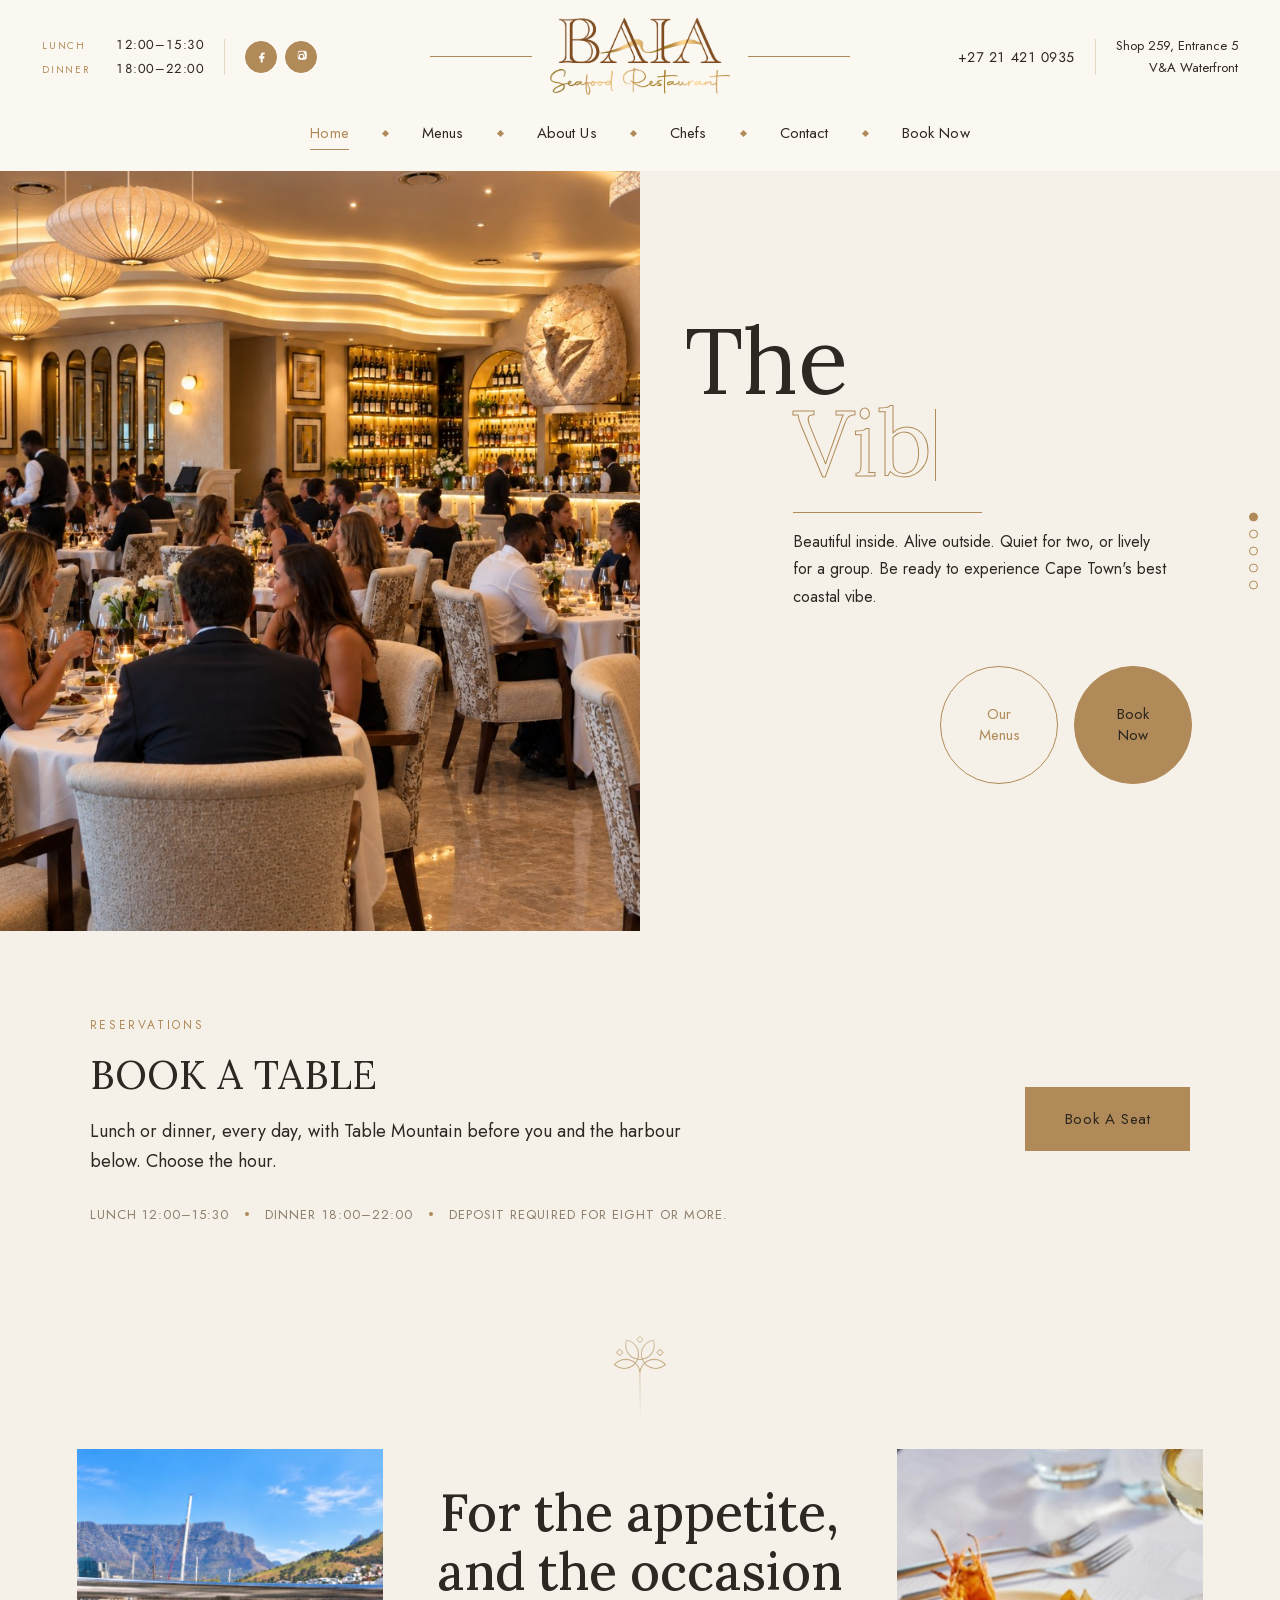
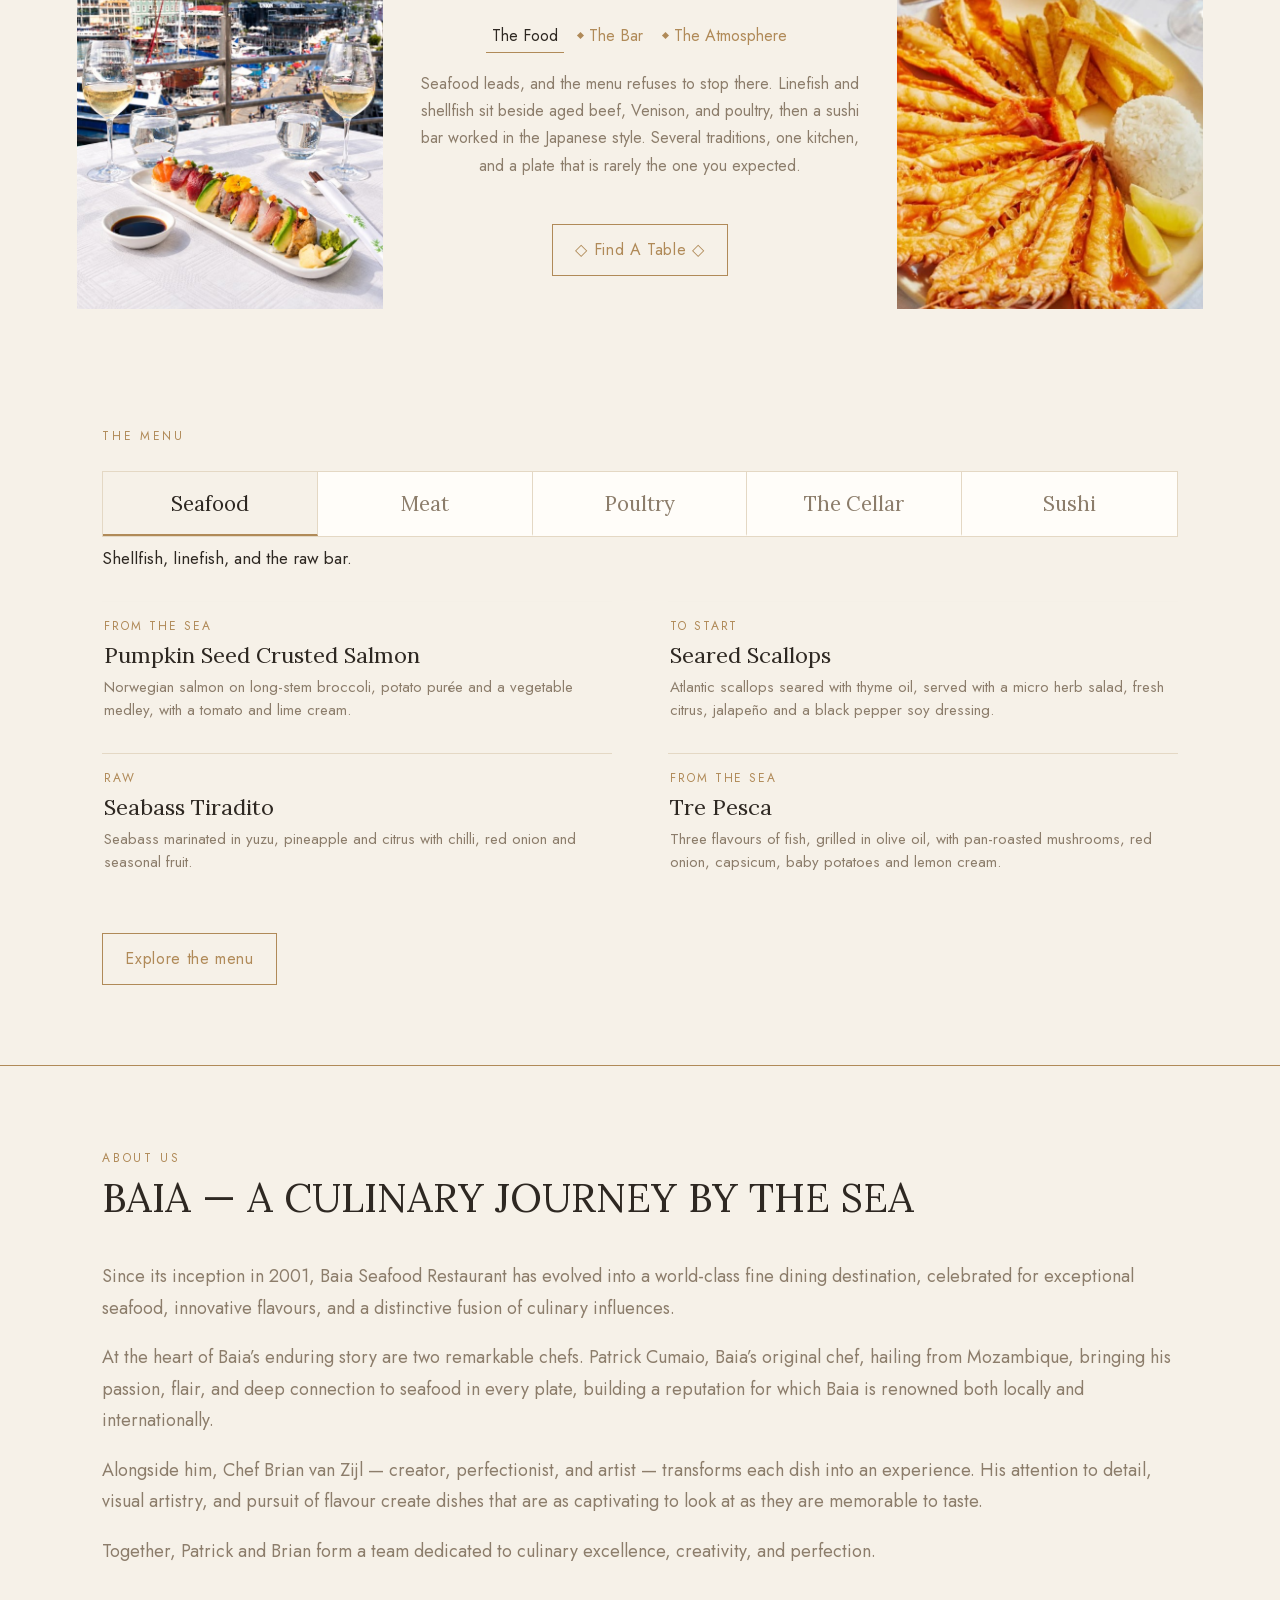
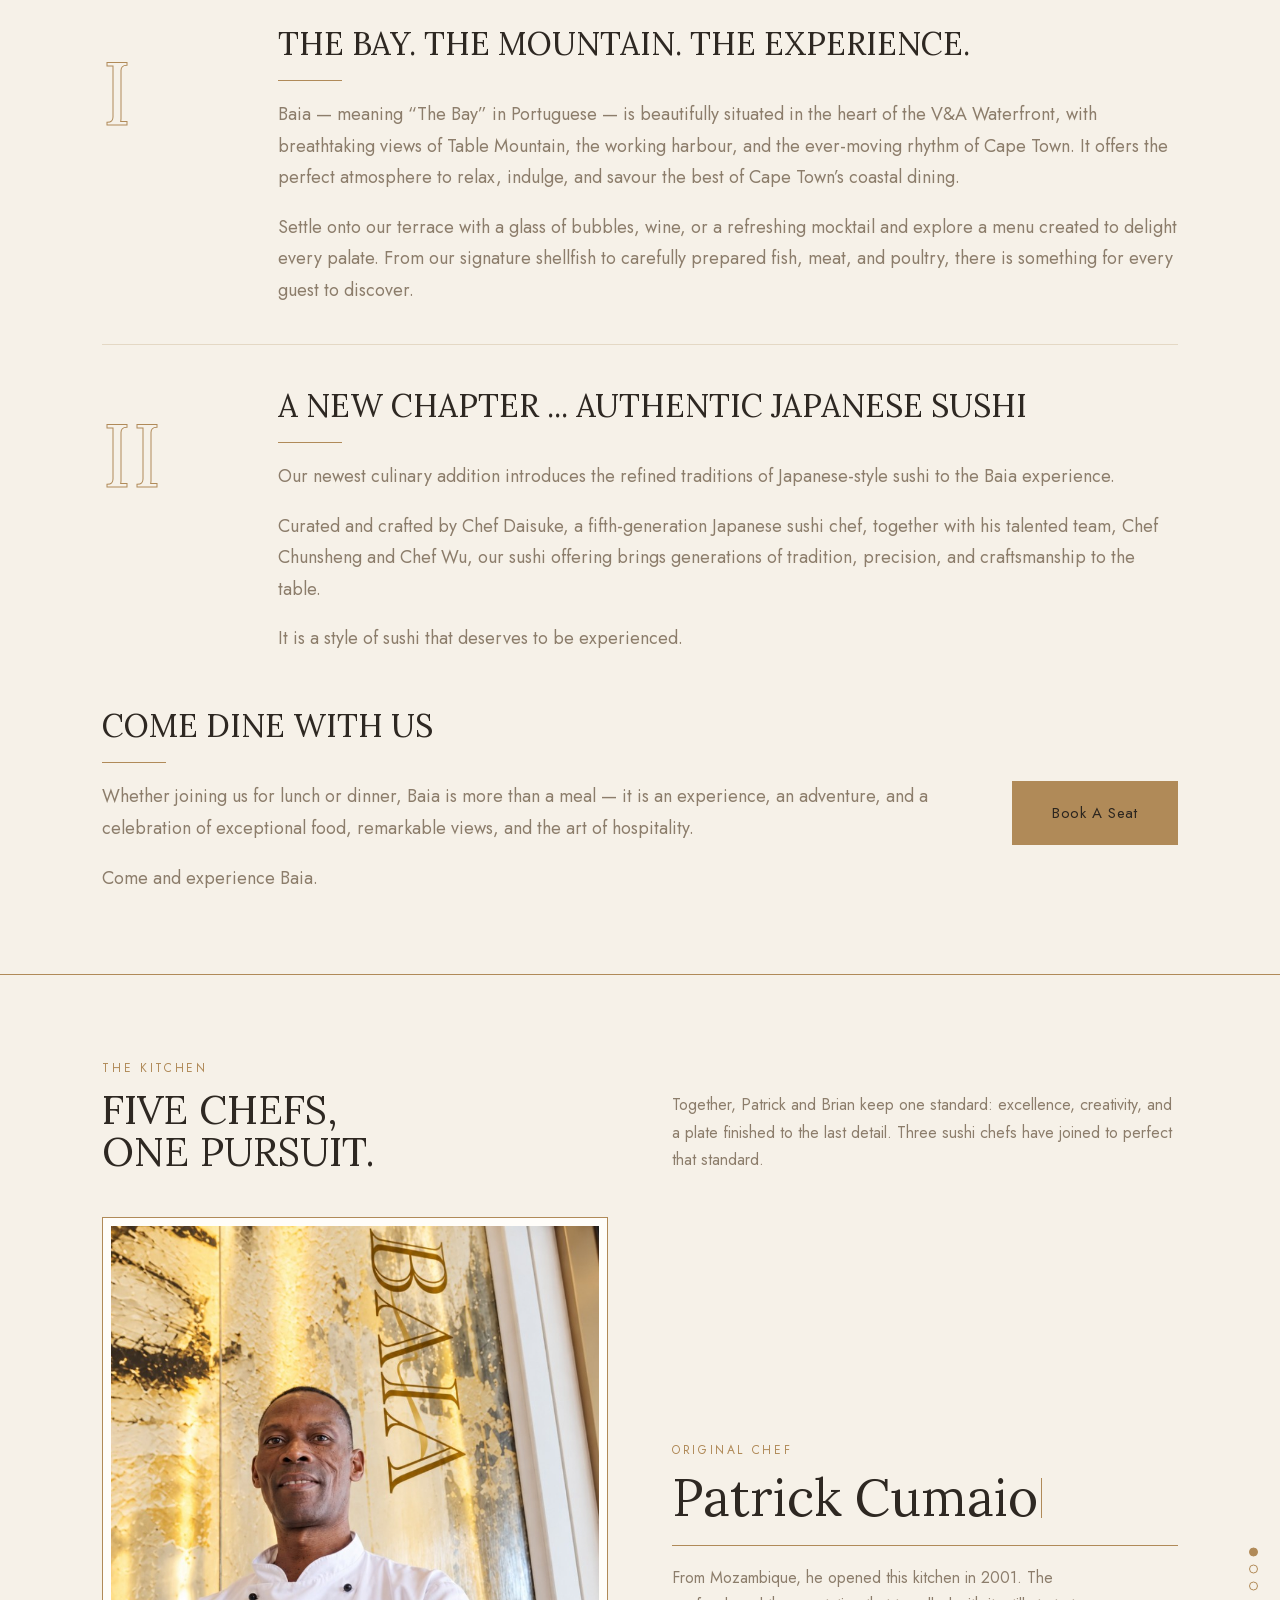
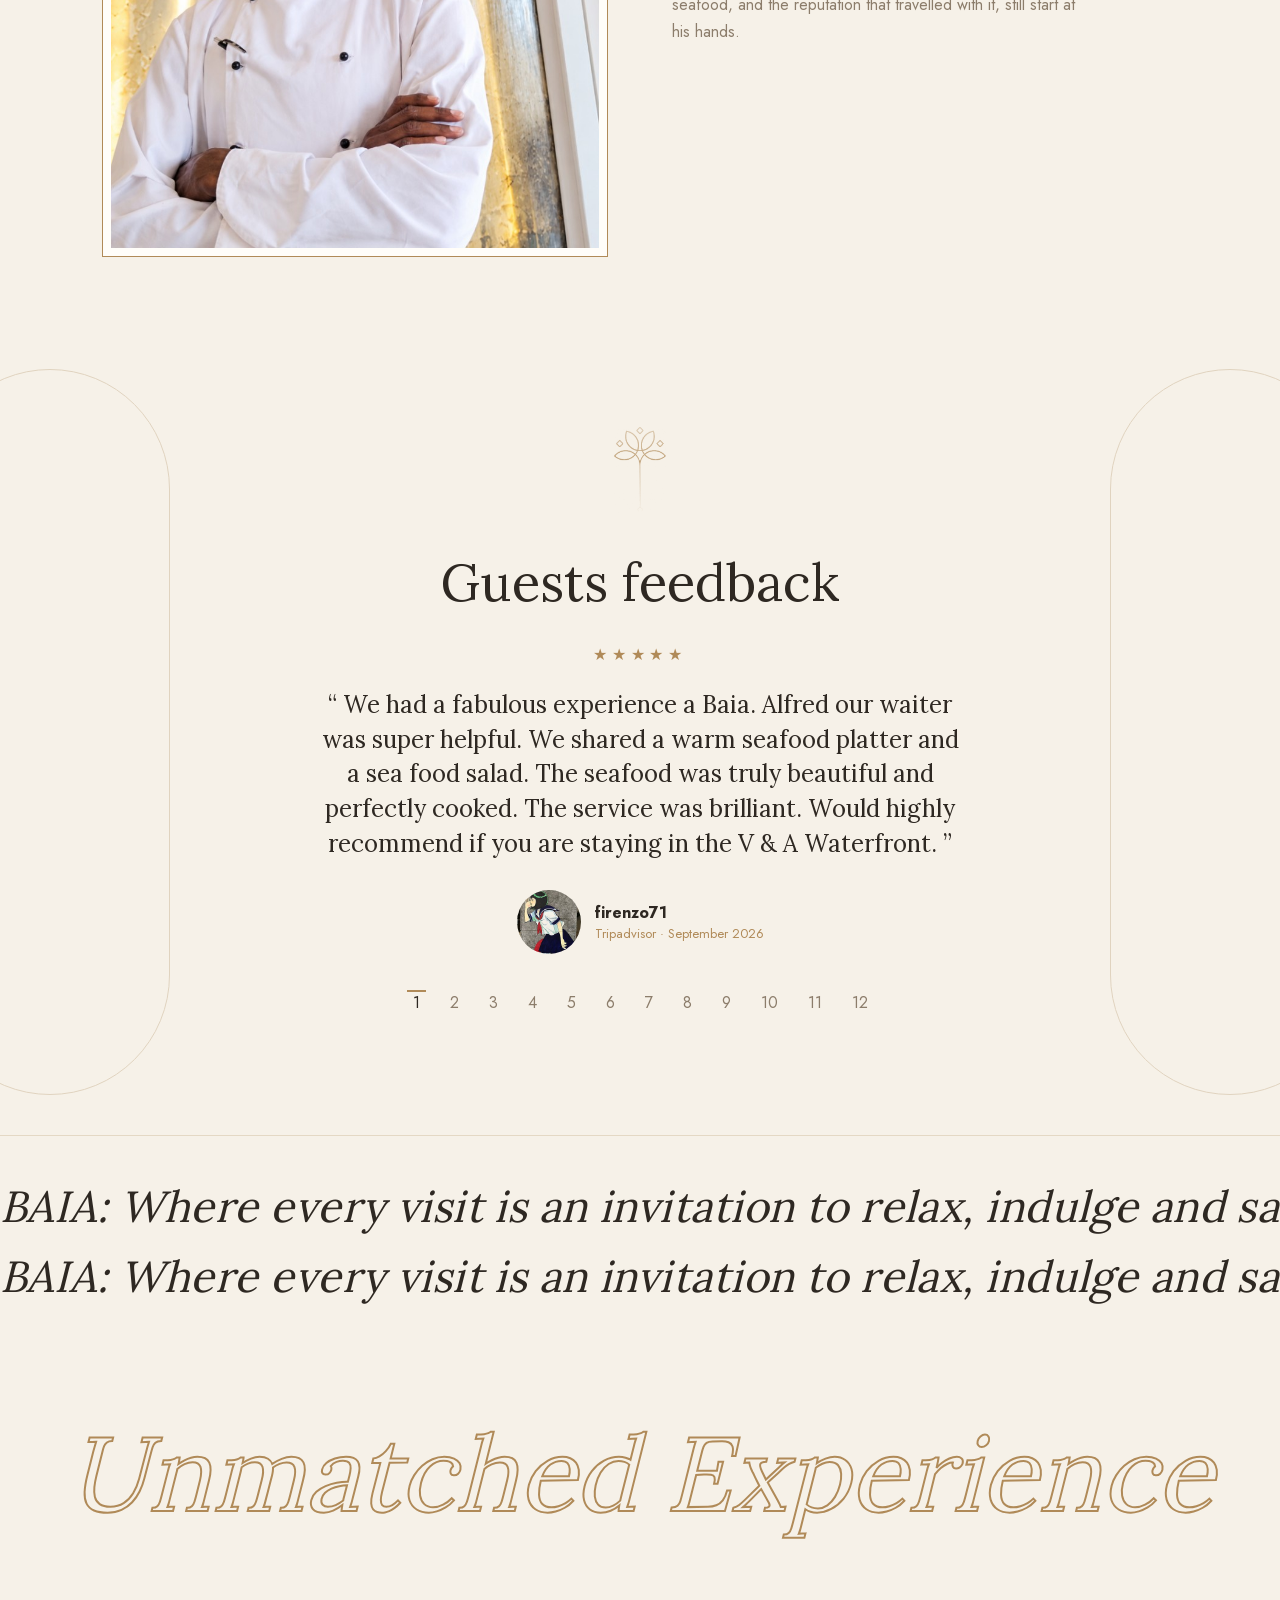
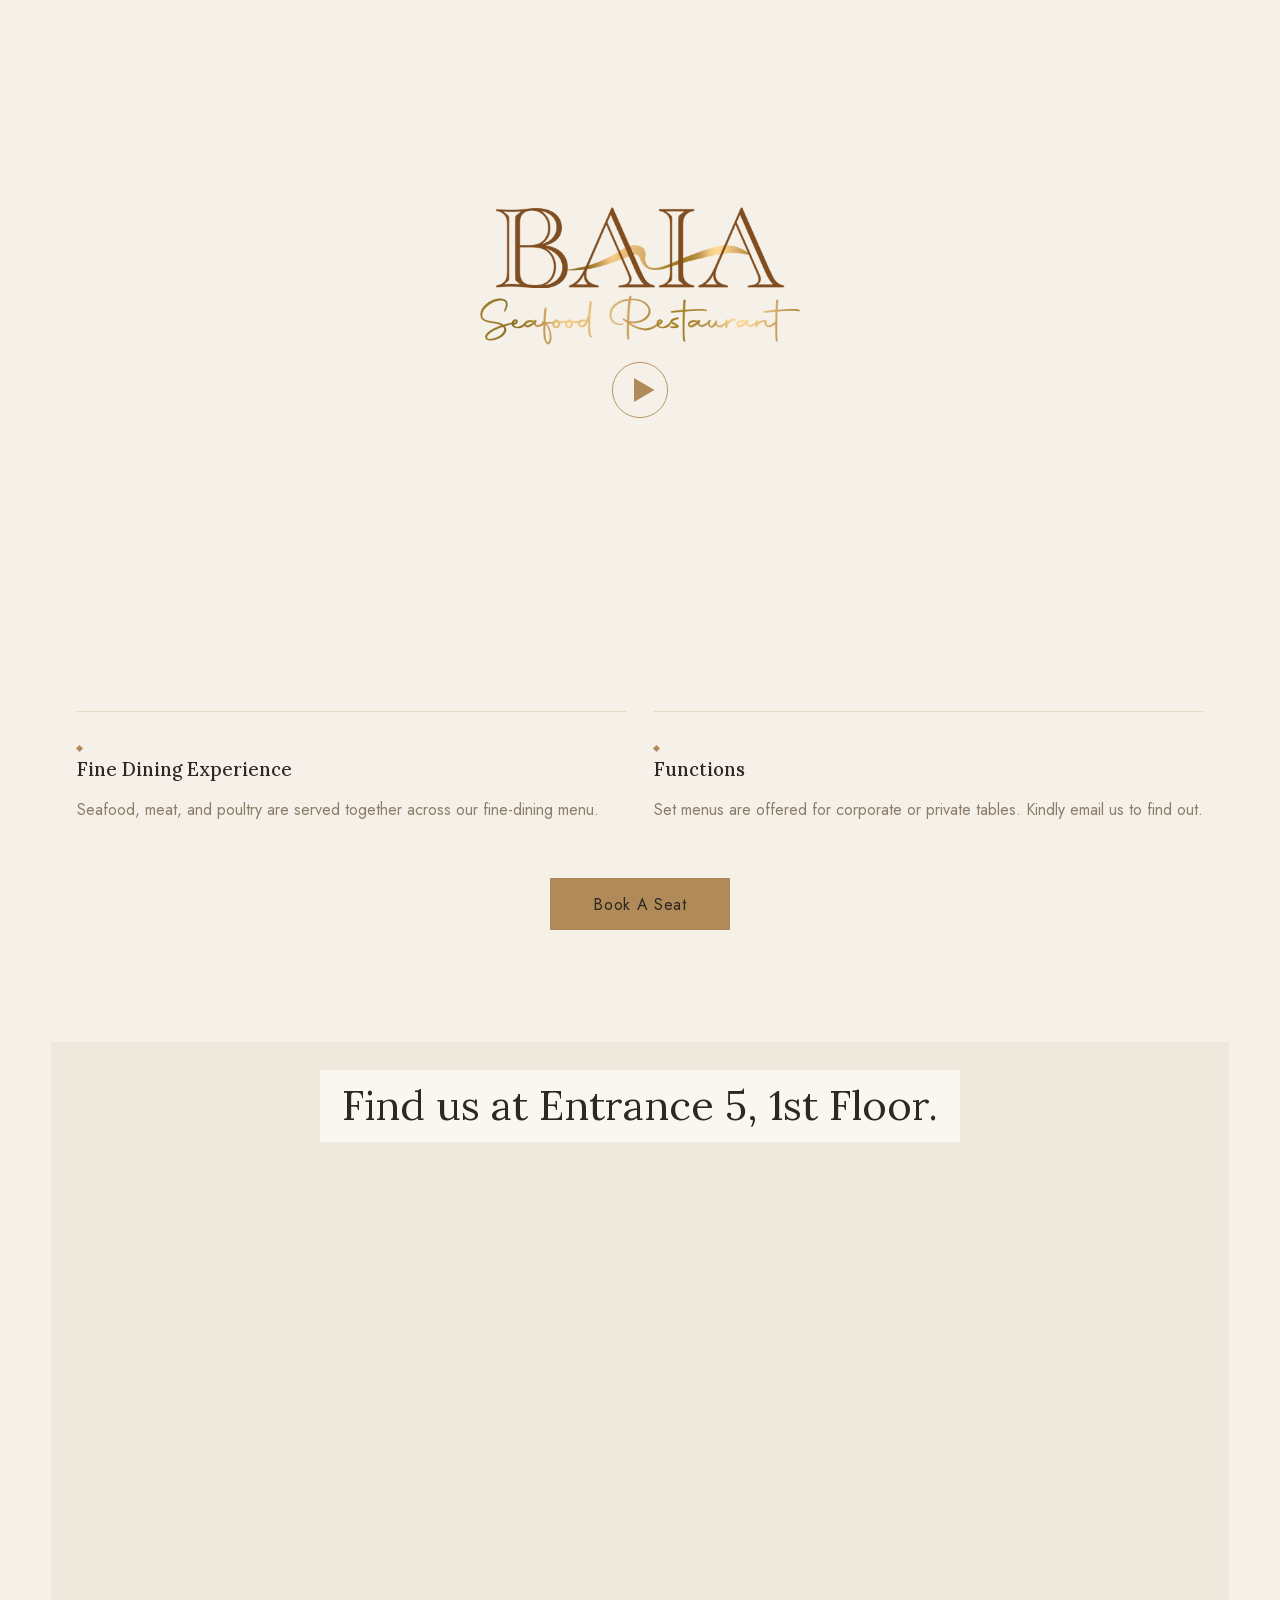
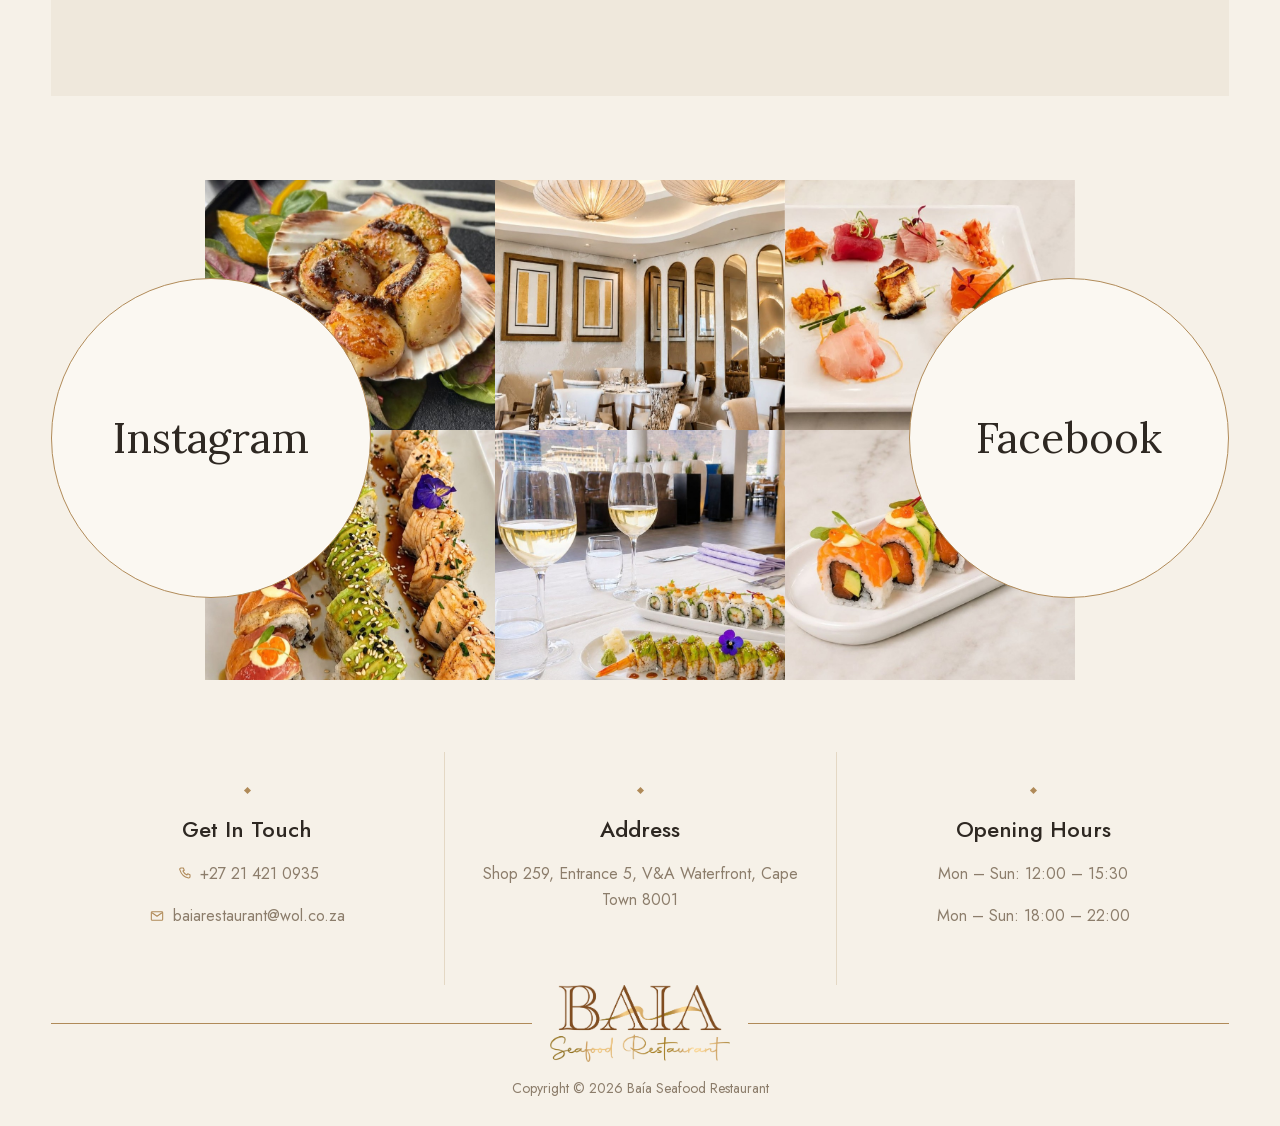
==== commit 2d19c7e4: "Publish the latest home page. Co-authored-by: Cursor <cursoragent@cursor.com>" ====
--- a/index.html
+++ b/index.html
@@ -1 +1 @@
-<!DOCTYPE html><!--Xb9tnurbhRBdftlOVtGem--><html lang="en" class="__variable_c19f6d __variable_d8f060"><head><meta charSet="utf-8"/><meta name="viewport" content="width=device-width, initial-scale=1"/><link rel="preload" href="/_next/static/media/5c0c2bcbaa4149ca-s.p.woff2" as="font" crossorigin="" type="font/woff2"/><link rel="preload" href="/_next/static/media/9dd75fadc5b3df29-s.p.woff2" as="font" crossorigin="" type="font/woff2"/><link rel="preload" as="image" href="/brand/baia-logo.png?v=4"/><link rel="preload" as="image" href="/shapes/s-shape-1.png?v=3"/><link rel="preload" as="image" href="/dishes/sushi-service.png"/><link rel="preload" as="image" href="/atmosphere/dining-floor.jpg"/><link rel="preload" as="image" href="/atmosphere/terrace-tables.jpg"/><link rel="preload" as="image" href="/dishes/prawn-plate.jpg"/><link rel="preload" as="image" href="/atmosphere/hero-3.jpg?v=2"/><link rel="preload" as="image" href="/atmosphere/lantern-room.jpg"/><link rel="preload" as="image" href="/chefs/patrick.jpg"/><link rel="preload" as="image" href="/reviews/firenzo71.jpg"/><link rel="stylesheet" href="/_next/static/css/4edcfd3e1d58201a.css" data-precedence="next"/><link rel="preload" as="script" fetchPriority="low" href="/_next/static/chunks/webpack-75a5e3ce0c363631.js"/><script src="/_next/static/chunks/4bd1b696-c023c6e3521b1417.js" async=""></script><script src="/_next/static/chunks/255-9c0c72a5d4870e58.js" async=""></script><script src="/_next/static/chunks/main-app-c6679bb073e35617.js" async=""></script><script src="/_next/static/chunks/619-ba102abea3e3d0e4.js" async=""></script><script src="/_next/static/chunks/813-b9c11788c8caf6c8.js" async=""></script><script src="/_next/static/chunks/app/layout-e9a6f1c3f19a4385.js" async=""></script><script src="/_next/static/chunks/app/page-f08aa4214ee4204b.js" async=""></script><link rel="preload" as="image" href="/dishes/scallops.jpg"/><link rel="preload" as="image" href="/atmosphere/corner.jpg"/><link rel="preload" as="image" href="/dishes/sashimi.jpg"/><link rel="preload" as="image" href="/dishes/platter.jpg"/><link rel="preload" as="image" href="/atmosphere/terrace.jpg"/><link rel="preload" as="image" href="/dishes/rolls.jpg"/><meta name="next-size-adjust" content=""/><title>Baía Seafood Restaurant</title><meta name="description" content="Baía, pronounced Ba-hia, is a seafood restaurant upstairs at Entrance 5, V&amp;A Waterfront, Cape Town."/><script src="/_next/static/chunks/polyfills-42372ed130431b0a.js" noModule=""></script></head><body><div hidden=""><!--$--><!--/$--></div><div class="loader is-on" aria-hidden="false"><img class="logo " src="/brand/baia-logo.png?v=4" alt="Baía Seafood Restaurant"/></div><header class="site-header "><div class="utility"><div class="utility-side utility-left"><dl class="utility-hours"><div><dt>Lunch</dt><dd>12:00–15:30</dd></div><div><dt>Dinner</dt><dd>18:00–22:00</dd></div></dl><span class="utility-split" aria-hidden="true"></span><span class="follow"><a href="https://www.facebook.com/baiaseafoodrestaurant/" aria-label="Facebook" target="_blank" rel="noreferrer"><svg viewBox="0 0 24 24" aria-hidden="true"><path fill="currentColor" d="M14.8 8.4h2.3V5.4h-2.3c-2.5 0-4.1 1.6-4.1 4.2v1.9H8.2V15h2.5v6.6h3.2V15h2.4l.4-3.5h-2.8V9.7c0-.8.3-1.3 1.3-1.3z"></path></svg></a><a href="https://www.instagram.com/baiaseafoodrestaurant/" aria-label="Instagram" target="_blank" rel="noreferrer"><svg viewBox="0 0 24 24" aria-hidden="true"><path fill="currentColor" d="M12 7.6a4.4 4.4 0 1 0 0 8.8 4.4 4.4 0 0 0 0-8.8zm0 7.2a2.8 2.8 0 1 1 0-5.6 2.8 2.8 0 0 1 0 5.6zM17.2 7.1a1 1 0 1 1-2 0 1 1 0 0 1 2 0zM12 4.4c1.5 0 1.6 0 2.2.1.5 0 .9.1 1.2.2.4.2.6.3.9.6.2.2.4.5.6.9.1.3.2.7.2 1.2.1.6.1.7.1 2.2s0 1.6-.1 2.2c0 .5-.1.9-.2 1.2-.2.4-.4.6-.6.9-.3.2-.5.4-.9.6-.3.1-.7.2-1.2.2-.6.1-.7.1-2.2.1s-1.6 0-2.2-.1c-.5 0-.9-.1-1.2-.2-.4-.2-.6-.4-.9-.6-.2-.3-.4-.5-.6-.9-.1-.3-.2-.7-.2-1.2-.1-.6-.1-.7-.1-2.2s0-1.6.1-2.2c0-.5.1-.9.2-1.2.2-.4.4-.7.6-.9.3-.3.5-.4.9-.6.3-.1.7-.2 1.2-.2.6-.1.7-.1 2.2-.1zm0-1.6c-1.5 0-1.7 0-2.3.1-.6 0-1.1.1-1.5.3-.4.1-.8.4-1.1.7-.3.3-.6.7-.7 1.1-.2.4-.3.9-.3 1.5C6 7.1 6 7.3 6 8.8v2.4c0 1.5 0 1.7.1 2.3.1.6.1 1.1.3 1.5.1.4.4.8.7 1.1.3.3.7.6 1.1.7.4.2.9.3 1.5.3.6.1.8.1 2.3.1h2.4c1.5 0 1.7 0 2.3-.1.6 0 1.1-.1 1.5-.3.4-.1.8-.4 1.1-.7.3-.3.6-.7.7-1.1.2-.4.3-.9.3-1.5.1-.6.1-.8.1-2.3V8.8c0-1.5 0-1.7-.1-2.3 0-.6-.1-1.1-.3-1.5-.1-.4-.4-.8-.7-1.1-.3-.3-.7-.6-1.1-.7-.4-.2-.9-.3-1.5-.3-.6-.1-.8-.1-2.3-.1H12z"></path></svg></a></span></div><div class="utility-center"><span class="rule"></span><a class="utility-logo" aria-label="Baía home" href="/"><img class="logo " src="/brand/baia-logo.png?v=4" alt="Baía Seafood Restaurant"/></a><span class="rule"></span></div><div class="utility-side utility-right"><a class="utility-phone" href="tel:+27214210935">+27 21 421 0935</a><span class="utility-split" aria-hidden="true"></span><a class="utility-address" href="https://www.google.com/maps/search/?api=1&amp;query=Baia+Seafood+Restaurant+Shop+259+Entrance+5+V%26A+Waterfront+Cape+Town+8001" target="_blank" rel="noreferrer"><span>Shop 259, Entrance 5</span><span>V&amp;A Waterfront</span></a></div></div><div class="nav-bar"><a class="nav-logo" aria-label="Baía home" href="/"><img class="logo " src="/brand/baia-logo.png?v=4" alt="Baía Seafood Restaurant"/></a><button type="button" class="burger" aria-label="Open navigation"><span></span><span></span><span></span></button><nav class="main-nav" aria-label="Primary"><a class="is-active" href="/">Home</a><i class="diamond" aria-hidden="true"></i><a href="/#explore">Menus</a><i class="diamond" aria-hidden="true"></i><a href="/#about">About Us</a><i class="diamond" aria-hidden="true"></i><a href="/#chefs">Chefs</a><i class="diamond" aria-hidden="true"></i><a href="/#footer">Contact</a><i class="diamond" aria-hidden="true"></i><a href="https://www.dineplan.com/restaurant/baia-seafood-restaurant" target="_blank" rel="noreferrer">Book Now</a></nav><button type="button" class="dot-grid" aria-label="Open panel"><i></i><i></i><i></i><i></i><i></i><i></i><i></i><i></i><i></i></button></div></header><div class="offcanvas "><button type="button" class="sheet-close">Close</button><img class="logo " src="/brand/baia-logo.png?v=4" alt="Baía Seafood Restaurant"/><p>BAIA: Where every visit is an invitation to relax, indulge and savour the best of Cape Town&#x27;s coastal dining.</p><a class="off-line" href="tel:+27214210935"><svg viewBox="0 0 24 24" aria-hidden="true"><path fill="none" stroke="currentColor" stroke-width="1.6" stroke-linecap="round" stroke-linejoin="round" d="M8 3h3l1.4 3.4-2 1.2a12 12 0 0 0 6 6l1.2-2L21 13v3a2 2 0 0 1-2.2 2A17 17 0 0 1 6 6.2 2 2 0 0 1 8 3z"></path></svg>+27 21 421 0935</a><a class="off-line" href="mailto:baiarestaurant@wol.co.za"><svg viewBox="0 0 24 24" aria-hidden="true"><rect x="3.5" y="5.5" width="17" height="13" rx="1.4" fill="none" stroke="currentColor" stroke-width="1.6"></rect><path d="M4.5 7.2 12 12.4l7.5-5.2" fill="none" stroke="currentColor" stroke-width="1.6" stroke-linejoin="round"></path></svg>baiarestaurant@wol.co.za</a><a class="off-address" href="https://www.google.com/maps/search/?api=1&amp;query=Baia+Seafood+Restaurant+Shop+259+Entrance+5+V%26A+Waterfront+Cape+Town+8001" target="_blank" rel="noreferrer">Shop 259, Entrance 5, V&amp;A Waterfront, Cape Town 8001</a><div class="off-map"><iframe title="Map of Baía at the V&amp;A Waterfront" src="https://maps.google.com/maps?q=Shop%20259%20Entrance%205%20V%26A%20Waterfront%20Cape%20Town%208001&amp;z=16&amp;output=embed" loading="lazy"></iframe><a class="map-open" href="https://www.google.com/maps/search/?api=1&amp;query=Baia+Seafood+Restaurant+Shop+259+Entrance+5+V%26A+Waterfront+Cape+Town+8001" target="_blank" rel="noreferrer" aria-label="Open Shop 259, Entrance 5, V&amp;A Waterfront, Cape Town 8001 in Google Maps"></a></div><a class="btn-fill off-book" href="https://www.dineplan.com/restaurant/baia-seafood-restaurant" target="_blank" rel="noreferrer">Book Now</a></div><div class="cursor-outer" aria-hidden="true"></div><div class="cursor-inner" aria-hidden="true"></div><main><section class="hero"><div class="hero-photo"><div class="hero-depth"><div class="hero-frame is-on " style="background-image:url(/atmosphere/hero-4.jpg?v=2);opacity:1;z-index:3" aria-hidden="false"></div><div class="hero-frame  " style="background-image:url(/atmosphere/occasion.jpg);opacity:0;z-index:2" aria-hidden="true"></div><div class="hero-frame  " style="background-image:url(/atmosphere/hero-1.jpg?v=2);opacity:0;z-index:2" aria-hidden="true"></div><div class="hero-frame  " style="background-image:url(/atmosphere/hero-2.jpg?v=2);opacity:0;z-index:2" aria-hidden="true"></div><div class="hero-frame  " style="background-image:url(/atmosphere/hero-3.jpg?v=2);opacity:0;z-index:2" aria-hidden="true"></div></div></div><div class="hero-copy"><h1 aria-label="The Vibe"><span class="hero-line"><span class="hero-ghost" aria-hidden="true">The</span><span class="hero-live" aria-hidden="true"><i class="hero-caret"></i></span></span><span class="hero-line hero-outline"><span class="hero-ghost" aria-hidden="true">Vibe</span><span class="hero-live" aria-hidden="true"></span><span class="hero-meter" aria-hidden="true"><span style="animation-duration:9520ms"></span></span></span></h1><p>Beautiful inside. Alive outside. Quiet for two, or lively for a group. Be ready to experience Cape Town&#x27;s best coastal vibe.</p><div class="hero-actions"><a class="hero-circle" href="#explore">Our<br/>Menus</a><a class="hero-circle is-gold" href="https://www.dineplan.com/restaurant/baia-seafood-restaurant" target="_blank" rel="noreferrer">Book<br/>Now</a></div></div><div class="hero-dots" role="tablist" aria-label="Hero slides"><button type="button" class="is-on" aria-label="Slide 1"></button><button type="button" class="" aria-label="Slide 2"></button><button type="button" class="" aria-label="Slide 3"></button><button type="button" class="" aria-label="Slide 4"></button><button type="button" class="" aria-label="Slide 5"></button></div></section><section class="booking" id="book"><div class="booking-row"><div class="booking-copy"><p class="kicker">Reservations</p><h2>Book a table</h2><p>Lunch or dinner, every day, with Table Mountain before you and the harbour below. Choose the hour. The table is held in your name.</p><ul class="booking-facts"><li>Lunch 12:00–15:30</li><li>Dinner 18:00–22:00</li><li>Deposit required for eight or more.</li></ul></div><a class="btn-fill booking-cta" href="https://www.dineplan.com/restaurant/baia-seafood-restaurant" target="_blank" rel="noreferrer">Book A Seat</a></div></section><section class="story" id="story" style="--story-hold:7280ms"><div class="story-mark"><img class="floral" src="/shapes/s-shape-1.png?v=3" alt=""/></div><div class="reveal  story-grid"><div class="story-photo"><img class="is-on" src="/dishes/sushi-service.png" alt="Sushi and sashimi" aria-hidden="false"/><img class="" src="/atmosphere/dining-floor.jpg" alt="The dining room" aria-hidden="true"/><img class="" src="/atmosphere/terrace-tables.jpg" alt="The terrace and Table Mountain" aria-hidden="true"/></div><div class="story-copy"><h2>For the appetite, and the occasion</h2><div class="tabs"><span><button type="button" class="is-on">The Food</button></span><span><i class="diamond" aria-hidden="true"></i><button type="button" class="">The Bar</button></span><span><i class="diamond" aria-hidden="true"></i><button type="button" class="">The Atmosphere</button></span></div><div class="story-body"><p class="is-in">Seafood leads, and the menu refuses to stop there. Linefish and shellfish sit beside aged beef, Cape venison, and poultry, then a sushi bar worked in the Japanese style. Several traditions, one kitchen, and a plate that is rarely the one you expected.</p></div><a class="btn-line" href="https://www.dineplan.com/restaurant/baia-seafood-restaurant" target="_blank" rel="noreferrer">◇ Find A Table ◇</a></div><div class="story-photo"><img class="is-on" src="/dishes/prawn-plate.jpg" alt="Prawns with rice and chips" aria-hidden="false"/><img class="" src="/atmosphere/hero-3.jpg?v=2" alt="The wine wall" aria-hidden="true"/><img class="" src="/atmosphere/lantern-room.jpg" alt="The dining room in the evening" aria-hidden="true"/></div></div></section><section class="menu-explore" id="explore" aria-label="The menu"><div class="menu-head"><p class="kicker">The menu</p><div class="menu-chapters" role="tablist" aria-label="Menu chapters"><button type="button" role="tab" id="chapter-seafood" aria-selected="true" aria-controls="explore-panel" tabindex="0" class="is-on"><span>Seafood</span></button><button type="button" role="tab" id="chapter-meat" aria-selected="false" aria-controls="explore-panel" tabindex="-1" class=""><span>Meat</span></button><button type="button" role="tab" id="chapter-poultry" aria-selected="false" aria-controls="explore-panel" tabindex="-1" class=""><span>Poultry</span></button><button type="button" role="tab" id="chapter-cellar" aria-selected="false" aria-controls="explore-panel" tabindex="-1" class=""><span>The Cellar</span></button><button type="button" role="tab" id="chapter-sushi" aria-selected="false" aria-controls="explore-panel" tabindex="-1" class=""><span>Sushi</span></button></div><p class="menu-intro">Shellfish, linefish, and the raw bar.</p></div><div class="menu-reel is-single is-still" id="explore-panel" role="tabpanel" aria-labelledby="chapter-seafood" style="--rows:2"></div><button type="button" class="btn-line" aria-haspopup="dialog" aria-expanded="false">Explore the menu</button></section><section class="about" id="about" aria-label="About us"><div class="about-lead"><p class="kicker">About us</p><h2><span class="about-line"><span>BAIA — A CULINARY JOURNEY BY THE SEA</span></span></h2></div><div class="about-prose"><p>Since its inception in 2001, Baia Seafood Restaurant has evolved into a world-class fine dining destination, celebrated for exceptional seafood, innovative flavours, and a distinctive fusion of culinary influences.</p><p>At the heart of Baia’s enduring story are two remarkable chefs. Chef Patrick Cumaio, Baia’s original chef, hailing from Mozambique, continues to bring his passion, flair, and deep connection to seafood to every plate. His culinary artistry has helped establish the reputation for which Baia is renowned both locally and internationally.</p><p>Alongside him, Chef Brian van Zijl — creator, perfectionist, and artist — transforms each dish into an experience. His attention to detail, visual artistry, and pursuit of flavour create dishes that are as captivating to look at as they are memorable to taste.</p><p>Together, Patrick and Brian form a team dedicated to culinary excellence, creativity, and perfection.</p></div><div class="about-spread"><article><span class="about-mark" aria-hidden="true">I</span><div class="about-copy"><h3>THE BAY. THE MOUNTAIN. THE EXPERIENCE.</h3><p>Baia — meaning “The Bay” in Portuguese — is beautifully situated in the heart of the V&amp;A Waterfront, overlooking the magnificent Table Bay. With breathtaking views of Table Mountain, the working harbour, and the ever-moving rhythm of Cape Town’s waterfront, Baia offers an atmosphere in which to relax, indulge, and savour the moment.</p><p>Settle onto our terrace with a glass of bubbles, wine, or a refreshing mocktail, take in the spectacular surroundings, and explore a menu created to delight every palate.</p><p>From our signature seafood to carefully prepared fish, meat, and poultry, there is something for every guest to discover.</p></div></article><article><span class="about-mark" aria-hidden="true">II</span><div class="about-copy"><h3>A NEW CHAPTER ... AUTHENTIC JAPANESE SUSHI</h3><p>Our newest culinary addition introduces the refined traditions of Japanese-style sushi to the Baia experience.</p><p>Curated and crafted by Chef Daisuke, a fifth-generation Japanese sushi chef, together with his talented team, Chef Chunsheng and Chef Wu, our sushi offering brings generations of tradition, precision, and craftsmanship to the table.</p><p>It is a style of sushi that deserves to be experienced.</p></div></article></div><div class="about-close"><h3>COME DINE WITH US</h3><p>Whether joining us for lunch or dinner, Baia is more than a meal — it is an experience, an adventure, and a celebration of exceptional food, remarkable views, and the art of hospitality.</p><p>Come and experience Baia.</p><a class="btn-fill booking-cta" href="https://www.dineplan.com/restaurant/baia-seafood-restaurant" target="_blank" rel="noreferrer">Book A Seat</a></div></section><section class="chefs" id="chefs" aria-label="The chefs"><div class="chefs-head"><div><p class="kicker">The kitchen</p><h2>Multiple chefs,<br/>one pursuit.</h2></div><p>Together, Patrick and Brian keep one standard: excellence, creativity, and a plate finished to the last detail. Three sushi chefs have joined them.</p></div><div class="chef-show"><div class="chef-stage"><div class="chef-layer is-in"><div class="chef-frame"><img src="/chefs/patrick.jpg" alt=""/></div><div class="chef-copy"><p class="kicker">Original chef</p><h3 aria-label="Patrick Cumaio"><span class="chef-name-ghost" aria-hidden="true">Patrick Cumaio</span><span class="chef-name-live" aria-hidden="true">Patrick Cumaio</span></h3><div class="chef-line" aria-hidden="true"><span></span></div><p>Mozambique still seasons the kitchen he opened. The fish is chosen the way he has always chosen it, and a plate leaves his hands only when it is ready.</p></div></div></div><div class="chef-dots" role="tablist" aria-label="Chefs"><button type="button" class="is-on" aria-label="Patrick Cumaio"></button><button type="button" class="" aria-label="Brian van Zijl"></button><button type="button" class="" aria-label="Sushi Chefs"></button></div></div></section><section class="quotes"><div class="frame frame-l"></div><div class="frame frame-r"></div><div class="story-mark"><img class="floral" src="/shapes/s-shape-1.png?v=3" alt=""/></div><h2 class="quotes-title">Guests feedback</h2><a class="quotes-link" href="https://www.tripadvisor.com/ShowUserReviews-g312659-d786129-r1079598096-Baia_Seafood_Restaurant-Cape_Town_Central_Western_Cape.html" target="_blank" rel="noreferrer" aria-label="Read firenzo71&#x27;s review on Tripadvisor"><p class="stars" aria-hidden="true">★★★★★</p><blockquote>“ <!-- -->We had a fabulous experience a Baia. Alfred our waiter was super helpful. We shared a warm seafood platter and a sea food salad. The seafood was truly beautiful and perfectly cooked. The service was brilliant. Would highly recommend if you are staying in the V &amp; A Waterfront.<!-- --> ”</blockquote><figure><img src="/reviews/firenzo71.jpg" alt="firenzo71"/><figcaption><strong>firenzo71</strong><span>Tripadvisor<!-- --> · <!-- -->September 2026</span></figcaption></figure></a><div class="pager"><button type="button" class="is-on">1</button><button type="button" class="">2</button><button type="button" class="">3</button><button type="button" class="">4</button><button type="button" class="">5</button><button type="button" class="">6</button><button type="button" class="">7</button><button type="button" class="">8</button><button type="button" class="">9</button><button type="button" class="">10</button><button type="button" class="">11</button><button type="button" class="">12</button></div></section><section class="marquee" aria-label="BAIA: Where every visit is an invitation to relax, indulge and savour the best of Cape Town&#x27;s coastal dining."><div class="marquee-row"><div class="marquee-track" aria-hidden="true"><span class="marquee-item"><em>BAIA: Where every visit is an invitation to relax, indulge and savour the best of Cape Town&#x27;s coastal dining.</em><i class="diamond"></i></span><span class="marquee-item"><em>BAIA: Where every visit is an invitation to relax, indulge and savour the best of Cape Town&#x27;s coastal dining.</em><i class="diamond"></i></span><span class="marquee-item"><em>BAIA: Where every visit is an invitation to relax, indulge and savour the best of Cape Town&#x27;s coastal dining.</em><i class="diamond"></i></span><span class="marquee-item"><em>BAIA: Where every visit is an invitation to relax, indulge and savour the best of Cape Town&#x27;s coastal dining.</em><i class="diamond"></i></span></div></div><div class="marquee-row marquee-row-rev"><div class="marquee-track" aria-hidden="true"><span class="marquee-item"><em>BAIA: Where every visit is an invitation to relax, indulge and savour the best of Cape Town&#x27;s coastal dining.</em><i class="diamond"></i></span><span class="marquee-item"><em>BAIA: Where every visit is an invitation to relax, indulge and savour the best of Cape Town&#x27;s coastal dining.</em><i class="diamond"></i></span><span class="marquee-item"><em>BAIA: Where every visit is an invitation to relax, indulge and savour the best of Cape Town&#x27;s coastal dining.</em><i class="diamond"></i></span><span class="marquee-item"><em>BAIA: Where every visit is an invitation to relax, indulge and savour the best of Cape Town&#x27;s coastal dining.</em><i class="diamond"></i></span></div></div></section><section class="video-block"><h2 class="video-word">Unmatched Experience</h2><div class="video-stage"><div class="video-cinema is-still" aria-hidden="true"><img class="video-logo" src="/brand/baia-logo.png?v=4" alt=""/><div class="play-btn"><span class="play-mark" aria-hidden="true"><svg viewBox="0 0 120 120"><circle class="play-ring" cx="60" cy="60" r="46" fill="none" stroke="currentColor" stroke-width="1.5"></circle><path class="play-triangle" d="M50 40 L84 60 L50 80 Z" fill="currentColor"></path></svg></span></div></div></div></section><section class="services" aria-label="The house"><div class="services-row"><article><i class="diamond" aria-hidden="true"></i><h3>Fine Dining Experience</h3><p>Seafood, meat, and poultry are served together across our fine-dining menu.</p></article><article><i class="diamond" aria-hidden="true"></i><h3>Functions</h3><p>Set menus are offered for corporate or private tables. Kindly email us to find out.</p></article></div><a class="btn-fill services-book" href="https://www.dineplan.com/restaurant/baia-seafood-restaurant" target="_blank" rel="noreferrer">Book A Seat</a></section><section class="location" id="visit"><div class="loc-top"><div class="map-wrap"><iframe title="Map of Baía at the V&amp;A Waterfront" src="https://maps.google.com/maps?q=Shop%20259%20Entrance%205%20V%26A%20Waterfront%20Cape%20Town%208001&amp;z=16&amp;output=embed" loading="lazy"></iframe><h2 class="map-title">Find us at Entrance 5, 1st Floor.</h2><a class="map-open" href="https://www.google.com/maps/search/?api=1&amp;query=Baia+Seafood+Restaurant+Shop+259+Entrance+5+V%26A+Waterfront+Cape+Town+8001" target="_blank" rel="noreferrer" aria-label="Open Shop 259, Entrance 5, V&amp;A Waterfront, Cape Town 8001 in Google Maps"></a></div></div></section><section class="instagram" id="instagram"><a class="ig-badge" href="https://www.instagram.com/baiaseafoodrestaurant/" target="_blank" rel="noreferrer">Instagram</a><a class="ig-badge is-facebook" href="https://www.facebook.com/baiaseafoodrestaurant/" target="_blank" rel="noreferrer">Facebook</a><div class="ig-grid"><a href="https://www.instagram.com/baiaseafoodrestaurant/" target="_blank" rel="noreferrer"><img src="/dishes/scallops.jpg" alt=""/></a><a href="https://www.instagram.com/baiaseafoodrestaurant/" target="_blank" rel="noreferrer"><img src="/atmosphere/corner.jpg" alt=""/></a><a href="https://www.instagram.com/baiaseafoodrestaurant/" target="_blank" rel="noreferrer"><img src="/dishes/sashimi.jpg" alt=""/></a><a href="https://www.instagram.com/baiaseafoodrestaurant/" target="_blank" rel="noreferrer"><img src="/dishes/platter.jpg" alt=""/></a><a href="https://www.instagram.com/baiaseafoodrestaurant/" target="_blank" rel="noreferrer"><img src="/atmosphere/terrace.jpg" alt=""/></a><a href="https://www.instagram.com/baiaseafoodrestaurant/" target="_blank" rel="noreferrer"><img src="/dishes/rolls.jpg" alt=""/></a></div></section><!--$--><!--/$--></main><footer class="site-footer" id="footer"><div class="foot-grid"><section><i class="diamond" aria-hidden="true"></i><h2>Get In Touch</h2><p class="foot-contact"><svg viewBox="0 0 24 24" aria-hidden="true"><path fill="none" stroke="currentColor" stroke-width="1.6" stroke-linecap="round" stroke-linejoin="round" d="M8 3h3l1.4 3.4-2 1.2a12 12 0 0 0 6 6l1.2-2L21 13v3a2 2 0 0 1-2.2 2A17 17 0 0 1 6 6.2 2 2 0 0 1 8 3z"></path></svg><a href="tel:+27214210935">+27 21 421 0935</a></p><p class="foot-contact"><svg viewBox="0 0 24 24" aria-hidden="true"><rect x="3.5" y="5.5" width="17" height="13" rx="1.4" fill="none" stroke="currentColor" stroke-width="1.6"></rect><path d="M4.5 7.2 12 12.4l7.5-5.2" fill="none" stroke="currentColor" stroke-width="1.6" stroke-linejoin="round"></path></svg><a href="mailto:baiarestaurant@wol.co.za">baiarestaurant@wol.co.za</a></p></section><section><i class="diamond" aria-hidden="true"></i><h2>Address</h2><p>Shop 259, Entrance 5, V&amp;A Waterfront, Cape Town 8001</p></section><section><i class="diamond" aria-hidden="true"></i><h2>Opening Hours</h2><p class="copper">Mon – Sun: 12:00 – 15:30</p><p class="copper">Mon – Sun: 18:00 – 22:00</p></section></div><div class="foot-logo"><img class="logo " src="/brand/baia-logo.png?v=4" alt="Baía Seafood Restaurant"/></div><div class="foot-bottom"><p>Copyright © <!-- -->2026<!-- --> <!-- -->Baía Seafood Restaurant</p></div></footer><button type="button" class="to-top " aria-label="Back to top">↑</button><script src="/_next/static/chunks/webpack-75a5e3ce0c363631.js" id="_R_" async=""></script><script>(self.__next_f=self.__next_f||[]).push([0])</script><script>self.__next_f.push([1,"1:\"$Sreact.fragment\"\n2:I[1421,[\"619\",\"static/chunks/619-ba102abea3e3d0e4.js\",\"813\",\"static/chunks/813-b9c11788c8caf6c8.js\",\"177\",\"static/chunks/app/layout-e9a6f1c3f19a4385.js\"],\"Shell\"]\n3:I[9766,[],\"\"]\n4:I[8924,[],\"\"]\n5:I[6965,[\"619\",\"static/chunks/619-ba102abea3e3d0e4.js\",\"813\",\"static/chunks/813-b9c11788c8caf6c8.js\",\"974\",\"static/chunks/app/page-f08aa4214ee4204b.js\"],\"HomeView\"]\n6:I[4431,[],\"OutletBoundary\"]\n8:I[5278,[],\"AsyncMetadataOutlet\"]\na:I[4431,[],\"ViewportBoundary\"]\nc:I[4431,[],\"MetadataBoundary\"]\nd:\"$Sreact.suspense\"\nf:I[7150,[],\"\"]\n:HL[\"/_next/static/media/5c0c2bcbaa4149ca-s.p.woff2\",\"font\",{\"crossOrigin\":\"\",\"type\":\"font/woff2\"}]\n:HL[\"/_next/static/media/9dd75fadc5b3df29-s.p.woff2\",\"font\",{\"crossOrigin\":\"\",\"type\":\"font/woff2\"}]\n:HL[\"/_next/static/css/4edcfd3e1d58201a.css\",\"style\"]\n"])</script><script>self.__next_f.push([1,"0:{\"P\":null,\"b\":\"Xb9tnurbhRBdftlOVtGem\",\"p\":\"\",\"c\":[\"\",\"\"],\"i\":false,\"f\":[[[\"\",{\"children\":[\"__PAGE__\",{}]},\"$undefined\",\"$undefined\",true],[\"\",[\"$\",\"$1\",\"c\",{\"children\":[[[\"$\",\"link\",\"0\",{\"rel\":\"stylesheet\",\"href\":\"/_next/static/css/4edcfd3e1d58201a.css\",\"precedence\":\"next\",\"crossOrigin\":\"$undefined\",\"nonce\":\"$undefined\"}]],[\"$\",\"html\",null,{\"lang\":\"en\",\"className\":\"__variable_c19f6d __variable_d8f060\",\"suppressHydrationWarning\":true,\"children\":[\"$\",\"body\",null,{\"suppressHydrationWarning\":true,\"children\":[\"$\",\"$L2\",null,{\"children\":[\"$\",\"$L3\",null,{\"parallelRouterKey\":\"children\",\"error\":\"$undefined\",\"errorStyles\":\"$undefined\",\"errorScripts\":\"$undefined\",\"template\":[\"$\",\"$L4\",null,{}],\"templateStyles\":\"$undefined\",\"templateScripts\":\"$undefined\",\"notFound\":[[[\"$\",\"title\",null,{\"children\":\"404: This page could not be found.\"}],[\"$\",\"div\",null,{\"style\":{\"fontFamily\":\"system-ui,\\\"Segoe UI\\\",Roboto,Helvetica,Arial,sans-serif,\\\"Apple Color Emoji\\\",\\\"Segoe UI Emoji\\\"\",\"height\":\"100vh\",\"textAlign\":\"center\",\"display\":\"flex\",\"flexDirection\":\"column\",\"alignItems\":\"center\",\"justifyContent\":\"center\"},\"children\":[\"$\",\"div\",null,{\"children\":[[\"$\",\"style\",null,{\"dangerouslySetInnerHTML\":{\"__html\":\"body{color:#000;background:#fff;margin:0}.next-error-h1{border-right:1px solid rgba(0,0,0,.3)}@media (prefers-color-scheme:dark){body{color:#fff;background:#000}.next-error-h1{border-right:1px solid rgba(255,255,255,.3)}}\"}}],[\"$\",\"h1\",null,{\"className\":\"next-error-h1\",\"style\":{\"display\":\"inline-block\",\"margin\":\"0 20px 0 0\",\"padding\":\"0 23px 0 0\",\"fontSize\":24,\"fontWeight\":500,\"verticalAlign\":\"top\",\"lineHeight\":\"49px\"},\"children\":404}],[\"$\",\"div\",null,{\"style\":{\"display\":\"inline-block\"},\"children\":[\"$\",\"h2\",null,{\"style\":{\"fontSize\":14,\"fontWeight\":400,\"lineHeight\":\"49px\",\"margin\":0},\"children\":\"This page could not be found.\"}]}]]}]}]],[]],\"forbidden\":\"$undefined\",\"unauthorized\":\"$undefined\"}]}]}]}]]}],{\"children\":[\"__PAGE__\",[\"$\",\"$1\",\"c\",{\"children\":[[\"$\",\"$L5\",null,{}],null,[\"$\",\"$L6\",null,{\"children\":[\"$L7\",[\"$\",\"$L8\",null,{\"promise\":\"$@9\"}]]}]]}],{},null,false]},null,false],[\"$\",\"$1\",\"h\",{\"children\":[null,[[\"$\",\"$La\",null,{\"children\":\"$Lb\"}],[\"$\",\"meta\",null,{\"name\":\"next-size-adjust\",\"content\":\"\"}]],[\"$\",\"$Lc\",null,{\"children\":[\"$\",\"div\",null,{\"hidden\":true,\"children\":[\"$\",\"$d\",null,{\"fallback\":null,\"children\":\"$Le\"}]}]}]]}],false]],\"m\":\"$undefined\",\"G\":[\"$f\",[]],\"s\":false,\"S\":true}\n"])</script><script>self.__next_f.push([1,"b:[[\"$\",\"meta\",\"0\",{\"charSet\":\"utf-8\"}],[\"$\",\"meta\",\"1\",{\"name\":\"viewport\",\"content\":\"width=device-width, initial-scale=1\"}]]\n7:null\n"])</script><script>self.__next_f.push([1,"9:{\"metadata\":[[\"$\",\"title\",\"0\",{\"children\":\"Baía Seafood Restaurant\"}],[\"$\",\"meta\",\"1\",{\"name\":\"description\",\"content\":\"Baía, pronounced Ba-hia, is a seafood restaurant upstairs at Entrance 5, V\u0026A Waterfront, Cape Town.\"}]],\"error\":null,\"digest\":\"$undefined\"}\n"])</script><script>self.__next_f.push([1,"e:\"$9:metadata\"\n"])</script></body></html>+<!DOCTYPE html><!--JYTD0ybDPO3T1uTtTVEjZ--><html lang="en" class="__variable_c19f6d __variable_d8f060"><head><meta charSet="utf-8"/><meta name="viewport" content="width=device-width, initial-scale=1"/><link rel="preload" href="/_next/static/media/5c0c2bcbaa4149ca-s.p.woff2" as="font" crossorigin="" type="font/woff2"/><link rel="preload" href="/_next/static/media/9dd75fadc5b3df29-s.p.woff2" as="font" crossorigin="" type="font/woff2"/><link rel="preload" as="image" href="/brand/baia-logo.png?v=4"/><link rel="preload" as="image" href="/shapes/s-shape-1.png?v=3"/><link rel="preload" as="image" href="/dishes/terrace-sushi.jpg"/><link rel="preload" as="image" href="/atmosphere/dining-floor.jpg"/><link rel="preload" as="image" href="/atmosphere/terrace-tables.jpg"/><link rel="preload" as="image" href="/dishes/prawn-plate.jpg"/><link rel="preload" as="image" href="/atmosphere/hero-3.jpg?v=2"/><link rel="preload" as="image" href="/atmosphere/lantern-room.jpg"/><link rel="preload" as="image" href="/chefs/patrick.jpg"/><link rel="preload" as="image" href="/reviews/firenzo71.jpg"/><link rel="stylesheet" href="/_next/static/css/a70bf09474fb1902.css" data-precedence="next"/><link rel="preload" as="script" fetchPriority="low" href="/_next/static/chunks/webpack-75a5e3ce0c363631.js"/><script src="/_next/static/chunks/4bd1b696-c023c6e3521b1417.js" async=""></script><script src="/_next/static/chunks/255-9c0c72a5d4870e58.js" async=""></script><script src="/_next/static/chunks/main-app-c6679bb073e35617.js" async=""></script><script src="/_next/static/chunks/619-ba102abea3e3d0e4.js" async=""></script><script src="/_next/static/chunks/813-2129e0c4513c5438.js" async=""></script><script src="/_next/static/chunks/app/layout-e9a6f1c3f19a4385.js" async=""></script><script src="/_next/static/chunks/app/page-aa5254ba3ca82b40.js" async=""></script><link rel="preload" as="image" href="/dishes/scallops.jpg"/><link rel="preload" as="image" href="/atmosphere/corner.jpg"/><link rel="preload" as="image" href="/dishes/sashimi.jpg"/><link rel="preload" as="image" href="/dishes/platter.jpg"/><link rel="preload" as="image" href="/atmosphere/terrace.jpg"/><link rel="preload" as="image" href="/dishes/rolls.jpg"/><meta name="next-size-adjust" content=""/><title>Baía Seafood Restaurant</title><meta name="description" content="Baía, pronounced Ba-hia, is a seafood restaurant upstairs at Entrance 5, V&amp;A Waterfront, Cape Town."/><script src="/_next/static/chunks/polyfills-42372ed130431b0a.js" noModule=""></script></head><body><div hidden=""><!--$--><!--/$--></div><div class="loader is-on" aria-hidden="false"><img class="logo " src="/brand/baia-logo.png?v=4" alt="Baía Seafood Restaurant"/></div><header class="site-header "><div class="utility"><div class="utility-side utility-left"><dl class="utility-hours"><div><dt>Lunch</dt><dd>12:00–15:30</dd></div><div><dt>Dinner</dt><dd>18:00–22:00</dd></div></dl><span class="utility-split" aria-hidden="true"></span><span class="follow"><a href="https://www.facebook.com/baiaseafoodrestaurant/" aria-label="Facebook" target="_blank" rel="noreferrer"><svg viewBox="0 0 24 24" aria-hidden="true"><path fill="currentColor" d="M14.8 8.4h2.3V5.4h-2.3c-2.5 0-4.1 1.6-4.1 4.2v1.9H8.2V15h2.5v6.6h3.2V15h2.4l.4-3.5h-2.8V9.7c0-.8.3-1.3 1.3-1.3z"></path></svg></a><a href="https://www.instagram.com/baiaseafoodrestaurant/" aria-label="Instagram" target="_blank" rel="noreferrer"><svg viewBox="0 0 24 24" aria-hidden="true"><path fill="currentColor" d="M12 7.6a4.4 4.4 0 1 0 0 8.8 4.4 4.4 0 0 0 0-8.8zm0 7.2a2.8 2.8 0 1 1 0-5.6 2.8 2.8 0 0 1 0 5.6zM17.2 7.1a1 1 0 1 1-2 0 1 1 0 0 1 2 0zM12 4.4c1.5 0 1.6 0 2.2.1.5 0 .9.1 1.2.2.4.2.6.3.9.6.2.2.4.5.6.9.1.3.2.7.2 1.2.1.6.1.7.1 2.2s0 1.6-.1 2.2c0 .5-.1.9-.2 1.2-.2.4-.4.6-.6.9-.3.2-.5.4-.9.6-.3.1-.7.2-1.2.2-.6.1-.7.1-2.2.1s-1.6 0-2.2-.1c-.5 0-.9-.1-1.2-.2-.4-.2-.6-.4-.9-.6-.2-.3-.4-.5-.6-.9-.1-.3-.2-.7-.2-1.2-.1-.6-.1-.7-.1-2.2s0-1.6.1-2.2c0-.5.1-.9.2-1.2.2-.4.4-.7.6-.9.3-.3.5-.4.9-.6.3-.1.7-.2 1.2-.2.6-.1.7-.1 2.2-.1zm0-1.6c-1.5 0-1.7 0-2.3.1-.6 0-1.1.1-1.5.3-.4.1-.8.4-1.1.7-.3.3-.6.7-.7 1.1-.2.4-.3.9-.3 1.5C6 7.1 6 7.3 6 8.8v2.4c0 1.5 0 1.7.1 2.3.1.6.1 1.1.3 1.5.1.4.4.8.7 1.1.3.3.7.6 1.1.7.4.2.9.3 1.5.3.6.1.8.1 2.3.1h2.4c1.5 0 1.7 0 2.3-.1.6 0 1.1-.1 1.5-.3.4-.1.8-.4 1.1-.7.3-.3.6-.7.7-1.1.2-.4.3-.9.3-1.5.1-.6.1-.8.1-2.3V8.8c0-1.5 0-1.7-.1-2.3 0-.6-.1-1.1-.3-1.5-.1-.4-.4-.8-.7-1.1-.3-.3-.7-.6-1.1-.7-.4-.2-.9-.3-1.5-.3-.6-.1-.8-.1-2.3-.1H12z"></path></svg></a></span></div><div class="utility-center"><span class="rule"></span><a class="utility-logo" aria-label="Baía home" href="/"><img class="logo " src="/brand/baia-logo.png?v=4" alt="Baía Seafood Restaurant"/></a><span class="rule"></span></div><div class="utility-side utility-right"><a class="utility-phone" href="tel:+27214210935">+27 21 421 0935</a><span class="utility-split" aria-hidden="true"></span><a class="utility-address" href="https://www.google.com/maps/search/?api=1&amp;query=Baia+Seafood+Restaurant+Shop+259+Entrance+5+V%26A+Waterfront+Cape+Town+8001" target="_blank" rel="noreferrer"><span>Shop 259, Entrance 5</span><span>V&amp;A Waterfront</span></a></div></div><div class="nav-bar"><a class="nav-logo" aria-label="Baía home" href="/"><img class="logo " src="/brand/baia-logo.png?v=4" alt="Baía Seafood Restaurant"/></a><button type="button" class="burger" aria-label="Open navigation"><span></span><span></span><span></span></button><nav class="main-nav" aria-label="Primary"><a class="is-active" href="/">Home</a><i class="diamond" aria-hidden="true"></i><a href="/#explore">Menus</a><i class="diamond" aria-hidden="true"></i><a href="/#about">About Us</a><i class="diamond" aria-hidden="true"></i><a href="/#chefs">Chefs</a><i class="diamond" aria-hidden="true"></i><a href="/#footer">Contact</a><i class="diamond" aria-hidden="true"></i><a href="https://www.dineplan.com/restaurant/baia-seafood-restaurant" target="_blank" rel="noreferrer">Book Now</a></nav><button type="button" class="dot-grid" aria-label="Open panel"><i></i><i></i><i></i><i></i><i></i><i></i><i></i><i></i><i></i></button></div></header><div class="offcanvas "><button type="button" class="sheet-close">Close</button><img class="logo " src="/brand/baia-logo.png?v=4" alt="Baía Seafood Restaurant"/><p>BAIA: Where every visit is an invitation to relax, indulge and savour the best of Cape Town&#x27;s coastal dining.</p><a class="off-line" href="tel:+27214210935"><svg viewBox="0 0 24 24" aria-hidden="true"><path fill="none" stroke="currentColor" stroke-width="1.6" stroke-linecap="round" stroke-linejoin="round" d="M8 3h3l1.4 3.4-2 1.2a12 12 0 0 0 6 6l1.2-2L21 13v3a2 2 0 0 1-2.2 2A17 17 0 0 1 6 6.2 2 2 0 0 1 8 3z"></path></svg>+27 21 421 0935</a><a class="off-line" href="mailto:baiarestaurant@wol.co.za"><svg viewBox="0 0 24 24" aria-hidden="true"><rect x="3.5" y="5.5" width="17" height="13" rx="1.4" fill="none" stroke="currentColor" stroke-width="1.6"></rect><path d="M4.5 7.2 12 12.4l7.5-5.2" fill="none" stroke="currentColor" stroke-width="1.6" stroke-linejoin="round"></path></svg>baiarestaurant@wol.co.za</a><a class="off-address" href="https://www.google.com/maps/search/?api=1&amp;query=Baia+Seafood+Restaurant+Shop+259+Entrance+5+V%26A+Waterfront+Cape+Town+8001" target="_blank" rel="noreferrer">Shop 259, Entrance 5, V&amp;A Waterfront, Cape Town 8001</a><div class="off-map"><iframe title="Map of Baía at the V&amp;A Waterfront" src="https://maps.google.com/maps?q=Shop%20259%20Entrance%205%20V%26A%20Waterfront%20Cape%20Town%208001&amp;z=16&amp;output=embed" loading="lazy"></iframe><a class="map-open" href="https://www.google.com/maps/search/?api=1&amp;query=Baia+Seafood+Restaurant+Shop+259+Entrance+5+V%26A+Waterfront+Cape+Town+8001" target="_blank" rel="noreferrer" aria-label="Open Shop 259, Entrance 5, V&amp;A Waterfront, Cape Town 8001 in Google Maps"></a></div><a class="btn-fill off-book" href="https://www.dineplan.com/restaurant/baia-seafood-restaurant" target="_blank" rel="noreferrer">Book Now</a></div><div class="cursor-outer" aria-hidden="true"></div><div class="cursor-inner" aria-hidden="true"></div><main><section class="hero"><div class="hero-photo"><div class="hero-depth"><div class="hero-frame is-on " style="background-image:url(/atmosphere/hero-4.jpg?v=2);opacity:1;z-index:3" aria-hidden="false"></div><div class="hero-frame  " style="background-image:url(/atmosphere/occasion.jpg);opacity:0;z-index:2" aria-hidden="true"></div><div class="hero-frame  " style="background-image:url(/atmosphere/hero-1.jpg?v=2);opacity:0;z-index:2" aria-hidden="true"></div><div class="hero-frame  " style="background-image:url(/atmosphere/hero-2.jpg?v=2);opacity:0;z-index:2" aria-hidden="true"></div><div class="hero-frame  " style="background-image:url(/atmosphere/hero-3.jpg?v=2);opacity:0;z-index:2" aria-hidden="true"></div></div></div><div class="hero-copy"><h1 aria-label="The Vibe"><span class="hero-line"><span class="hero-ghost" aria-hidden="true">The</span><span class="hero-live" aria-hidden="true"><i class="hero-caret"></i></span></span><span class="hero-line hero-outline"><span class="hero-ghost" aria-hidden="true">Vibe</span><span class="hero-live" aria-hidden="true"></span><span class="hero-meter" aria-hidden="true"><span style="animation-duration:9520ms"></span></span></span></h1><p>Beautiful inside. Alive outside. Quiet for two, or lively for a group. Be ready to experience Cape Town&#x27;s best coastal vibe.</p><div class="hero-actions"><a class="hero-circle" href="#explore">Our<br/>Menus</a><a class="hero-circle is-gold" href="https://www.dineplan.com/restaurant/baia-seafood-restaurant" target="_blank" rel="noreferrer">Book<br/>Now</a></div></div><div class="hero-dots" role="tablist" aria-label="Hero slides"><button type="button" class="is-on" aria-label="Slide 1"></button><button type="button" class="" aria-label="Slide 2"></button><button type="button" class="" aria-label="Slide 3"></button><button type="button" class="" aria-label="Slide 4"></button><button type="button" class="" aria-label="Slide 5"></button></div></section><section class="booking" id="book"><div class="booking-row"><div class="booking-copy"><p class="kicker">Reservations</p><h2>Book a table</h2><p>Lunch or dinner, every day, with Table Mountain before you and the harbour below. Choose the hour.</p><ul class="booking-facts"><li>Lunch 12:00–15:30</li><li>Dinner 18:00–22:00</li><li>Deposit required for eight or more.</li></ul></div><a class="btn-fill booking-cta" href="https://www.dineplan.com/restaurant/baia-seafood-restaurant" target="_blank" rel="noreferrer">Book A Seat</a></div></section><section class="story" id="story" style="--story-hold:7280ms"><div class="story-mark"><img class="floral" src="/shapes/s-shape-1.png?v=3" alt=""/></div><div class="reveal  story-grid"><div class="story-photo"><img class="is-on" src="/dishes/terrace-sushi.jpg" alt="Sushi on the terrace, with Table Mountain and the harbour" aria-hidden="false"/><img class="" src="/atmosphere/dining-floor.jpg" alt="The dining room" aria-hidden="true"/><img class="" src="/atmosphere/terrace-tables.jpg" alt="The terrace and Table Mountain" aria-hidden="true"/></div><div class="story-copy"><h2>For the appetite, and the occasion</h2><div class="tabs"><span><button type="button" class="is-on">The Food</button></span><span><i class="diamond" aria-hidden="true"></i><button type="button" class="">The Bar</button></span><span><i class="diamond" aria-hidden="true"></i><button type="button" class="">The Atmosphere</button></span></div><div class="story-body"><p class="is-in">Seafood leads, and the menu refuses to stop there. Linefish and shellfish sit beside aged beef, Venison, and poultry, then a sushi bar worked in the Japanese style. Several traditions, one kitchen, and a plate that is rarely the one you expected.</p></div><a class="btn-line" href="https://www.dineplan.com/restaurant/baia-seafood-restaurant" target="_blank" rel="noreferrer">◇ Find A Table ◇</a></div><div class="story-photo"><img class="is-on" src="/dishes/prawn-plate.jpg" alt="Prawns with rice and chips" aria-hidden="false"/><img class="" src="/atmosphere/hero-3.jpg?v=2" alt="The wine wall" aria-hidden="true"/><img class="" src="/atmosphere/lantern-room.jpg" alt="The dining room in the evening" aria-hidden="true"/></div></div></section><section class="menu-explore" id="explore" aria-label="The menu"><div class="menu-head"><p class="kicker">The menu</p><div class="menu-chapters" role="tablist" aria-label="Menu chapters"><button type="button" role="tab" id="chapter-seafood" aria-selected="true" aria-controls="explore-panel" tabindex="0" class="is-on"><span>Seafood</span></button><button type="button" role="tab" id="chapter-meat" aria-selected="false" aria-controls="explore-panel" tabindex="-1" class=""><span>Meat</span></button><button type="button" role="tab" id="chapter-poultry" aria-selected="false" aria-controls="explore-panel" tabindex="-1" class=""><span>Poultry</span></button><button type="button" role="tab" id="chapter-cellar" aria-selected="false" aria-controls="explore-panel" tabindex="-1" class=""><span>The Cellar</span></button><button type="button" role="tab" id="chapter-sushi" aria-selected="false" aria-controls="explore-panel" tabindex="-1" class=""><span>Sushi</span></button></div><p class="menu-intro">Shellfish, linefish, and the raw bar.</p></div><div class="menu-reel is-single is-still" id="explore-panel" role="tabpanel" aria-labelledby="chapter-seafood" style="--rows:2"></div><button type="button" class="btn-line" aria-haspopup="dialog" aria-expanded="false">Explore the menu</button></section><section class="about" id="about" aria-label="About us"><div class="about-lead"><p class="kicker">About us</p><h2><span class="about-line"><span>BAIA — A CULINARY JOURNEY BY THE SEA</span></span></h2></div><div class="about-prose"><p>Since its inception in 2001, Baia Seafood Restaurant has evolved into a world-class fine dining destination, celebrated for exceptional seafood, innovative flavours, and a distinctive fusion of culinary influences.</p><p>At the heart of Baia’s enduring story are two remarkable chefs. Patrick Cumaio, Baia’s original chef, hailing from Mozambique, bringing his passion, flair, and deep connection to seafood in every plate, building a reputation for which Baia is renowned both locally and internationally.</p><p>Alongside him, Chef Brian van Zijl — creator, perfectionist, and artist — transforms each dish into an experience. His attention to detail, visual artistry, and pursuit of flavour create dishes that are as captivating to look at as they are memorable to taste.</p><p>Together, Patrick and Brian form a team dedicated to culinary excellence, creativity, and perfection.</p></div><div class="about-spread"><article><span class="about-mark" aria-hidden="true">I</span><div class="about-copy"><h3>THE BAY. THE MOUNTAIN. THE EXPERIENCE.</h3><p>Baia — meaning “The Bay” in Portuguese — is beautifully situated in the heart of the V&amp;A Waterfront, with breathtaking views of Table Mountain, the working harbour, and the ever-moving rhythm of Cape Town. It offers the perfect atmosphere to relax, indulge, and savour the best of Cape Town’s coastal dining.</p><p>Settle onto our terrace with a glass of bubbles, wine, or a refreshing mocktail and explore a menu created to delight every palate. From our signature shellfish to carefully prepared fish, meat, and poultry, there is something for every guest to discover.</p></div></article><article><span class="about-mark" aria-hidden="true">II</span><div class="about-copy"><h3>A NEW CHAPTER ... AUTHENTIC JAPANESE SUSHI</h3><p>Our newest culinary addition introduces the refined traditions of Japanese-style sushi to the Baia experience.</p><p>Curated and crafted by Chef Daisuke, a fifth-generation Japanese sushi chef, together with his talented team, Chef Chunsheng and Chef Wu, our sushi offering brings generations of tradition, precision, and craftsmanship to the table.</p><p>It is a style of sushi that deserves to be experienced.</p></div></article></div><div class="about-close"><h3>COME DINE WITH US</h3><div class="about-close-line"><p>Whether joining us for lunch or dinner, Baia is more than a meal — it is an experience, an adventure, and a celebration of exceptional food, remarkable views, and the art of hospitality.</p><a class="btn-fill booking-cta" href="https://www.dineplan.com/restaurant/baia-seafood-restaurant" target="_blank" rel="noreferrer">Book A Seat</a></div><p>Come and experience Baia.</p></div></section><section class="chefs" id="chefs" aria-label="The chefs"><div class="chefs-head"><div><p class="kicker">The kitchen</p><h2>Five chefs,<br/>one pursuit.</h2></div><p>Together, Patrick and Brian keep one standard: excellence, creativity, and a plate finished to the last detail. Three sushi chefs have joined to perfect that standard.</p></div><div class="chef-show"><div class="chef-stage"><div class="chef-layer is-in"><div class="chef-frame"><img src="/chefs/patrick.jpg" alt=""/></div><div class="chef-copy"><p class="kicker">Original chef</p><h3 aria-label="Patrick Cumaio"><span class="chef-name-ghost" aria-hidden="true">Patrick Cumaio</span><span class="chef-name-live" aria-hidden="true">Patrick Cumaio</span></h3><div class="chef-line" aria-hidden="true"><span></span></div><p>From Mozambique, he opened this kitchen in 2001. The seafood, and the reputation that travelled with it, still start at his hands.</p></div></div></div><div class="chef-dots" role="tablist" aria-label="Chefs"><button type="button" class="is-on" aria-label="Patrick Cumaio"></button><button type="button" class="" aria-label="Brian van Zijl"></button><button type="button" class="" aria-label="Sushi Chefs"></button></div></div></section><section class="quotes"><div class="frame frame-l"></div><div class="frame frame-r"></div><div class="story-mark"><img class="floral" src="/shapes/s-shape-1.png?v=3" alt=""/></div><h2 class="quotes-title">Guests feedback</h2><a class="quotes-link" href="https://www.tripadvisor.com/ShowUserReviews-g312659-d786129-r1079598096-Baia_Seafood_Restaurant-Cape_Town_Central_Western_Cape.html" target="_blank" rel="noreferrer" aria-label="Read firenzo71&#x27;s review on Tripadvisor"><p class="stars" aria-hidden="true">★★★★★</p><blockquote>“ <!-- -->We had a fabulous experience a Baia. Alfred our waiter was super helpful. We shared a warm seafood platter and a sea food salad. The seafood was truly beautiful and perfectly cooked. The service was brilliant. Would highly recommend if you are staying in the V &amp; A Waterfront.<!-- --> ”</blockquote><figure><img src="/reviews/firenzo71.jpg" alt="firenzo71"/><figcaption><strong>firenzo71</strong><span>Tripadvisor<!-- --> · <!-- -->September 2026</span></figcaption></figure></a><div class="pager"><button type="button" class="is-on">1</button><button type="button" class="">2</button><button type="button" class="">3</button><button type="button" class="">4</button><button type="button" class="">5</button><button type="button" class="">6</button><button type="button" class="">7</button><button type="button" class="">8</button><button type="button" class="">9</button><button type="button" class="">10</button><button type="button" class="">11</button><button type="button" class="">12</button></div></section><section class="marquee" aria-label="BAIA: Where every visit is an invitation to relax, indulge and savour the best of Cape Town&#x27;s coastal dining."><div class="marquee-row"><div class="marquee-track" aria-hidden="true"><span class="marquee-item"><em>BAIA: Where every visit is an invitation to relax, indulge and savour the best of Cape Town&#x27;s coastal dining.</em><i class="diamond"></i></span><span class="marquee-item"><em>BAIA: Where every visit is an invitation to relax, indulge and savour the best of Cape Town&#x27;s coastal dining.</em><i class="diamond"></i></span><span class="marquee-item"><em>BAIA: Where every visit is an invitation to relax, indulge and savour the best of Cape Town&#x27;s coastal dining.</em><i class="diamond"></i></span><span class="marquee-item"><em>BAIA: Where every visit is an invitation to relax, indulge and savour the best of Cape Town&#x27;s coastal dining.</em><i class="diamond"></i></span></div></div><div class="marquee-row marquee-row-rev"><div class="marquee-track" aria-hidden="true"><span class="marquee-item"><em>BAIA: Where every visit is an invitation to relax, indulge and savour the best of Cape Town&#x27;s coastal dining.</em><i class="diamond"></i></span><span class="marquee-item"><em>BAIA: Where every visit is an invitation to relax, indulge and savour the best of Cape Town&#x27;s coastal dining.</em><i class="diamond"></i></span><span class="marquee-item"><em>BAIA: Where every visit is an invitation to relax, indulge and savour the best of Cape Town&#x27;s coastal dining.</em><i class="diamond"></i></span><span class="marquee-item"><em>BAIA: Where every visit is an invitation to relax, indulge and savour the best of Cape Town&#x27;s coastal dining.</em><i class="diamond"></i></span></div></div></section><section class="video-block"><h2 class="video-word">Unmatched Experience</h2><div class="video-stage"><div class="video-cinema is-still" aria-hidden="true"><img class="video-logo" src="/brand/baia-logo.png?v=4" alt=""/><div class="play-btn"><span class="play-mark" aria-hidden="true"><svg viewBox="0 0 120 120"><circle class="play-ring" cx="60" cy="60" r="46" fill="none" stroke="currentColor" stroke-width="1.5"></circle><path class="play-triangle" d="M50 40 L84 60 L50 80 Z" fill="currentColor"></path></svg></span></div></div></div></section><section class="services" aria-label="The house"><div class="services-row"><article><i class="diamond" aria-hidden="true"></i><h3>Fine Dining Experience</h3><p>Seafood, meat, and poultry are served together across our fine-dining menu.</p></article><article><i class="diamond" aria-hidden="true"></i><h3>Functions</h3><p>Set menus are offered for corporate or private tables. Kindly email us to find out.</p></article></div><a class="btn-fill services-book" href="https://www.dineplan.com/restaurant/baia-seafood-restaurant" target="_blank" rel="noreferrer">Book A Seat</a></section><section class="location" id="visit"><div class="loc-top"><div class="map-wrap"><iframe title="Map of Baía at the V&amp;A Waterfront" src="https://maps.google.com/maps?q=Shop%20259%20Entrance%205%20V%26A%20Waterfront%20Cape%20Town%208001&amp;z=16&amp;output=embed" loading="lazy"></iframe><h2 class="map-title">Find us at Entrance 5, 1st Floor.</h2><a class="map-open" href="https://www.google.com/maps/search/?api=1&amp;query=Baia+Seafood+Restaurant+Shop+259+Entrance+5+V%26A+Waterfront+Cape+Town+8001" target="_blank" rel="noreferrer" aria-label="Open Shop 259, Entrance 5, V&amp;A Waterfront, Cape Town 8001 in Google Maps"></a></div></div></section><section class="instagram" id="instagram"><a class="ig-badge" href="https://www.instagram.com/baiaseafoodrestaurant/" target="_blank" rel="noreferrer">Instagram</a><a class="ig-badge is-facebook" href="https://www.facebook.com/baiaseafoodrestaurant/" target="_blank" rel="noreferrer">Facebook</a><div class="ig-grid"><a href="https://www.instagram.com/baiaseafoodrestaurant/" target="_blank" rel="noreferrer"><img src="/dishes/scallops.jpg" alt=""/></a><a href="https://www.instagram.com/baiaseafoodrestaurant/" target="_blank" rel="noreferrer"><img src="/atmosphere/corner.jpg" alt=""/></a><a href="https://www.instagram.com/baiaseafoodrestaurant/" target="_blank" rel="noreferrer"><img src="/dishes/sashimi.jpg" alt=""/></a><a href="https://www.instagram.com/baiaseafoodrestaurant/" target="_blank" rel="noreferrer"><img src="/dishes/platter.jpg" alt=""/></a><a href="https://www.instagram.com/baiaseafoodrestaurant/" target="_blank" rel="noreferrer"><img src="/atmosphere/terrace.jpg" alt=""/></a><a href="https://www.instagram.com/baiaseafoodrestaurant/" target="_blank" rel="noreferrer"><img src="/dishes/rolls.jpg" alt=""/></a></div></section><!--$--><!--/$--></main><footer class="site-footer" id="footer"><div class="foot-grid"><section><i class="diamond" aria-hidden="true"></i><h2>Get In Touch</h2><p class="foot-contact"><svg viewBox="0 0 24 24" aria-hidden="true"><path fill="none" stroke="currentColor" stroke-width="1.6" stroke-linecap="round" stroke-linejoin="round" d="M8 3h3l1.4 3.4-2 1.2a12 12 0 0 0 6 6l1.2-2L21 13v3a2 2 0 0 1-2.2 2A17 17 0 0 1 6 6.2 2 2 0 0 1 8 3z"></path></svg><a href="tel:+27214210935">+27 21 421 0935</a></p><p class="foot-contact"><svg viewBox="0 0 24 24" aria-hidden="true"><rect x="3.5" y="5.5" width="17" height="13" rx="1.4" fill="none" stroke="currentColor" stroke-width="1.6"></rect><path d="M4.5 7.2 12 12.4l7.5-5.2" fill="none" stroke="currentColor" stroke-width="1.6" stroke-linejoin="round"></path></svg><a href="mailto:baiarestaurant@wol.co.za">baiarestaurant@wol.co.za</a></p></section><section><i class="diamond" aria-hidden="true"></i><h2>Address</h2><p>Shop 259, Entrance 5, V&amp;A Waterfront, Cape Town 8001</p></section><section><i class="diamond" aria-hidden="true"></i><h2>Opening Hours</h2><p class="copper">Mon – Sun: 12:00 – 15:30</p><p class="copper">Mon – Sun: 18:00 – 22:00</p></section></div><div class="foot-logo"><img class="logo " src="/brand/baia-logo.png?v=4" alt="Baía Seafood Restaurant"/></div><div class="foot-bottom"><p>Copyright © <!-- -->2026<!-- --> <!-- -->Baía Seafood Restaurant</p></div></footer><button type="button" class="to-top " aria-label="Back to top">↑</button><script src="/_next/static/chunks/webpack-75a5e3ce0c363631.js" id="_R_" async=""></script><script>(self.__next_f=self.__next_f||[]).push([0])</script><script>self.__next_f.push([1,"1:\"$Sreact.fragment\"\n2:I[1421,[\"619\",\"static/chunks/619-ba102abea3e3d0e4.js\",\"813\",\"static/chunks/813-2129e0c4513c5438.js\",\"177\",\"static/chunks/app/layout-e9a6f1c3f19a4385.js\"],\"Shell\"]\n3:I[9766,[],\"\"]\n4:I[8924,[],\"\"]\n5:I[6965,[\"619\",\"static/chunks/619-ba102abea3e3d0e4.js\",\"813\",\"static/chunks/813-2129e0c4513c5438.js\",\"974\",\"static/chunks/app/page-aa5254ba3ca82b40.js\"],\"HomeView\"]\n6:I[4431,[],\"OutletBoundary\"]\n8:I[5278,[],\"AsyncMetadataOutlet\"]\na:I[4431,[],\"ViewportBoundary\"]\nc:I[4431,[],\"MetadataBoundary\"]\nd:\"$Sreact.suspense\"\nf:I[7150,[],\"\"]\n:HL[\"/_next/static/media/5c0c2bcbaa4149ca-s.p.woff2\",\"font\",{\"crossOrigin\":\"\",\"type\":\"font/woff2\"}]\n:HL[\"/_next/static/media/9dd75fadc5b3df29-s.p.woff2\",\"font\",{\"crossOrigin\":\"\",\"type\":\"font/woff2\"}]\n:HL[\"/_next/static/css/a70bf09474fb1902.css\",\"style\"]\n"])</script><script>self.__next_f.push([1,"0:{\"P\":null,\"b\":\"JYTD0ybDPO3T1uTtTVEjZ\",\"p\":\"\",\"c\":[\"\",\"\"],\"i\":false,\"f\":[[[\"\",{\"children\":[\"__PAGE__\",{}]},\"$undefined\",\"$undefined\",true],[\"\",[\"$\",\"$1\",\"c\",{\"children\":[[[\"$\",\"link\",\"0\",{\"rel\":\"stylesheet\",\"href\":\"/_next/static/css/a70bf09474fb1902.css\",\"precedence\":\"next\",\"crossOrigin\":\"$undefined\",\"nonce\":\"$undefined\"}]],[\"$\",\"html\",null,{\"lang\":\"en\",\"className\":\"__variable_c19f6d __variable_d8f060\",\"suppressHydrationWarning\":true,\"children\":[\"$\",\"body\",null,{\"suppressHydrationWarning\":true,\"children\":[\"$\",\"$L2\",null,{\"children\":[\"$\",\"$L3\",null,{\"parallelRouterKey\":\"children\",\"error\":\"$undefined\",\"errorStyles\":\"$undefined\",\"errorScripts\":\"$undefined\",\"template\":[\"$\",\"$L4\",null,{}],\"templateStyles\":\"$undefined\",\"templateScripts\":\"$undefined\",\"notFound\":[[[\"$\",\"title\",null,{\"children\":\"404: This page could not be found.\"}],[\"$\",\"div\",null,{\"style\":{\"fontFamily\":\"system-ui,\\\"Segoe UI\\\",Roboto,Helvetica,Arial,sans-serif,\\\"Apple Color Emoji\\\",\\\"Segoe UI Emoji\\\"\",\"height\":\"100vh\",\"textAlign\":\"center\",\"display\":\"flex\",\"flexDirection\":\"column\",\"alignItems\":\"center\",\"justifyContent\":\"center\"},\"children\":[\"$\",\"div\",null,{\"children\":[[\"$\",\"style\",null,{\"dangerouslySetInnerHTML\":{\"__html\":\"body{color:#000;background:#fff;margin:0}.next-error-h1{border-right:1px solid rgba(0,0,0,.3)}@media (prefers-color-scheme:dark){body{color:#fff;background:#000}.next-error-h1{border-right:1px solid rgba(255,255,255,.3)}}\"}}],[\"$\",\"h1\",null,{\"className\":\"next-error-h1\",\"style\":{\"display\":\"inline-block\",\"margin\":\"0 20px 0 0\",\"padding\":\"0 23px 0 0\",\"fontSize\":24,\"fontWeight\":500,\"verticalAlign\":\"top\",\"lineHeight\":\"49px\"},\"children\":404}],[\"$\",\"div\",null,{\"style\":{\"display\":\"inline-block\"},\"children\":[\"$\",\"h2\",null,{\"style\":{\"fontSize\":14,\"fontWeight\":400,\"lineHeight\":\"49px\",\"margin\":0},\"children\":\"This page could not be found.\"}]}]]}]}]],[]],\"forbidden\":\"$undefined\",\"unauthorized\":\"$undefined\"}]}]}]}]]}],{\"children\":[\"__PAGE__\",[\"$\",\"$1\",\"c\",{\"children\":[[\"$\",\"$L5\",null,{}],null,[\"$\",\"$L6\",null,{\"children\":[\"$L7\",[\"$\",\"$L8\",null,{\"promise\":\"$@9\"}]]}]]}],{},null,false]},null,false],[\"$\",\"$1\",\"h\",{\"children\":[null,[[\"$\",\"$La\",null,{\"children\":\"$Lb\"}],[\"$\",\"meta\",null,{\"name\":\"next-size-adjust\",\"content\":\"\"}]],[\"$\",\"$Lc\",null,{\"children\":[\"$\",\"div\",null,{\"hidden\":true,\"children\":[\"$\",\"$d\",null,{\"fallback\":null,\"children\":\"$Le\"}]}]}]]}],false]],\"m\":\"$undefined\",\"G\":[\"$f\",[]],\"s\":false,\"S\":true}\n"])</script><script>self.__next_f.push([1,"b:[[\"$\",\"meta\",\"0\",{\"charSet\":\"utf-8\"}],[\"$\",\"meta\",\"1\",{\"name\":\"viewport\",\"content\":\"width=device-width, initial-scale=1\"}]]\n7:null\n"])</script><script>self.__next_f.push([1,"9:{\"metadata\":[[\"$\",\"title\",\"0\",{\"children\":\"Baía Seafood Restaurant\"}],[\"$\",\"meta\",\"1\",{\"name\":\"description\",\"content\":\"Baía, pronounced Ba-hia, is a seafood restaurant upstairs at Entrance 5, V\u0026A Waterfront, Cape Town.\"}]],\"error\":null,\"digest\":\"$undefined\"}\n"])</script><script>self.__next_f.push([1,"e:\"$9:metadata\"\n"])</script></body></html>
--- a/_next/static/css/a70bf09474fb1902.css
+++ b/_next/static/css/a70bf09474fb1902.css
@@ -0,0 +1 @@
+@font-face{font-family:Lora;font-style:normal;font-weight:400 700;font-display:swap;src:url(/_next/static/media/03b436aa846269de-s.woff2) format("woff2");unicode-range:u+0460-052f,u+1c80-1c8a,u+20b4,u+2de0-2dff,u+a640-a69f,u+fe2e-fe2f}@font-face{font-family:Lora;font-style:normal;font-weight:400 700;font-display:swap;src:url(/_next/static/media/0086f8992871c45b-s.woff2) format("woff2");unicode-range:u+0301,u+0400-045f,u+0490-0491,u+04b0-04b1,u+2116}@font-face{font-family:Lora;font-style:normal;font-weight:400 700;font-display:swap;src:url(/_next/static/media/ab00a911ac2adf48-s.woff2) format("woff2");unicode-range:u+0302-0303,u+0305,u+0307-0308,u+0310,u+0312,u+0315,u+031a,u+0326-0327,u+032c,u+032f-0330,u+0332-0333,u+0338,u+033a,u+0346,u+034d,u+0391-03a1,u+03a3-03a9,u+03b1-03c9,u+03d1,u+03d5-03d6,u+03f0-03f1,u+03f4-03f5,u+2016-2017,u+2034-2038,u+203c,u+2040,u+2043,u+2047,u+2050,u+2057,u+205f,u+2070-2071,u+2074-209f,u+20d0-20dc,u+20e1,u+20e5-20ef,u+2100-2112,u+2114-2115,u+2117-2121,u+2123-214f,u+2190,u+2192,u+2194-21ae,u+21b0-21e5,u+21f1-21f2,u+21f4-2211,u+2213-2214,u+2216-22ff,u+2308-230b,u+2310,u+2319,u+231c-2321,u+2336-237a,u+237c,u+2395,u+239b-23b7,u+23d0,u+23dc-23e1,u+2474-2475,u+25af,u+25b3,u+25b7,u+25bd,u+25c1,u+25ca,u+25cc,u+25fb,u+266d-266f,u+27c0-27ff,u+2900-2aff,u+2b0e-2b11,u+2b30-2b4c,u+2bfe,u+3030,u+ff5b,u+ff5d,u+1d400-1d7ff,u+1ee??}@font-face{font-family:Lora;font-style:normal;font-weight:400 700;font-display:swap;src:url(/_next/static/media/36008747766f78c6-s.woff2) format("woff2");unicode-range:u+0001-000c,u+000e-001f,u+007f-009f,u+20dd-20e0,u+20e2-20e4,u+2150-218f,u+2190,u+2192,u+2194-2199,u+21af,u+21e6-21f0,u+21f3,u+2218-2219,u+2299,u+22c4-22c6,u+2300-243f,u+2440-244a,u+2460-24ff,u+25a0-27bf,u+28??,u+2921-2922,u+2981,u+29bf,u+29eb,u+2b??,u+4dc0-4dff,u+fff9-fffb,u+10140-1018e,u+10190-1019c,u+101a0,u+101d0-101fd,u+102e0-102fb,u+10e60-10e7e,u+1d2c0-1d2d3,u+1d2e0-1d37f,u+1f0??,u+1f100-1f1ae,u+1f1e6-1f1ff,u+1f30d-1f30f,u+1f315,u+1f31c,u+1f31e,u+1f320-1f32c,u+1f336,u+1f378,u+1f37d,u+1f382,u+1f393-1f39f,u+1f3a7-1f3a8,u+1f3ac-1f3af,u+1f3c2,u+1f3c4-1f3c6,u+1f3ca-1f3ce,u+1f3d4-1f3e0,u+1f3ed,u+1f3f1-1f3f3,u+1f3f5-1f3f7,u+1f408,u+1f415,u+1f41f,u+1f426,u+1f43f,u+1f441-1f442,u+1f444,u+1f446-1f449,u+1f44c-1f44e,u+1f453,u+1f46a,u+1f47d,u+1f4a3,u+1f4b0,u+1f4b3,u+1f4b9,u+1f4bb,u+1f4bf,u+1f4c8-1f4cb,u+1f4d6,u+1f4da,u+1f4df,u+1f4e3-1f4e6,u+1f4ea-1f4ed,u+1f4f7,u+1f4f9-1f4fb,u+1f4fd-1f4fe,u+1f503,u+1f507-1f50b,u+1f50d,u+1f512-1f513,u+1f53e-1f54a,u+1f54f-1f5fa,u+1f610,u+1f650-1f67f,u+1f687,u+1f68d,u+1f691,u+1f694,u+1f698,u+1f6ad,u+1f6b2,u+1f6b9-1f6ba,u+1f6bc,u+1f6c6-1f6cf,u+1f6d3-1f6d7,u+1f6e0-1f6ea,u+1f6f0-1f6f3,u+1f6f7-1f6fc,u+1f700-1f80b,u+1f810-1f847,u+1f850-1f859,u+1f860-1f887,u+1f890-1f8ad,u+1f8b0-1f8bb,u+1f8c0-1f8c1,u+1f8d0-1f8d8,u+1f900-1f90b,u+1f93b,u+1f946,u+1f984,u+1f996,u+1f9e9,u+1fa00-1fa6f,u+1fa70-1fa7c,u+1fa80-1fac6,u+1fac8,u+1facc-1fadd,u+1fadf-1faeb,u+1faef-1fafa,u+1fb??}@font-face{font-family:Lora;font-style:normal;font-weight:400 700;font-display:swap;src:url(/_next/static/media/6d38f9d4e0f4772b-s.woff2) format("woff2");unicode-range:u+0102-0103,u+0110-0111,u+0128-0129,u+0168-0169,u+01a0-01a1,u+01af-01b0,u+0300-0301,u+0303-0304,u+0308-0309,u+0323,u+0329,u+1ea0-1ef9,u+20ab}@font-face{font-family:Lora;font-style:normal;font-weight:400 700;font-display:swap;src:url(/_next/static/media/08aedeceaf1dcd57-s.woff2) format("woff2");unicode-range:u+0100-02ba,u+02bd-02c5,u+02c7-02cc,u+02ce-02d7,u+02dd-02ff,u+0304,u+0308,u+0329,u+1d00-1dbf,u+1e00-1e9f,u+1ef2-1eff,u+2020,u+20a0-20ab,u+20ad-20c4,u+2113,u+2c60-2c7f,u+a720-a7ff}@font-face{font-family:Lora;font-style:normal;font-weight:400 700;font-display:swap;src:url(/_next/static/media/5c0c2bcbaa4149ca-s.p.woff2) format("woff2");unicode-range:u+00??,u+0131,u+0152-0153,u+02bb-02bc,u+02c6,u+02da,u+02dc,u+0304,u+0308,u+0329,u+2000-206f,u+20ac,u+2122,u+2191,u+2193,u+2212,u+2215,u+feff,u+fffd}@font-face{font-family:Lora Fallback;src:local("Times New Roman");ascent-override:87.33%;descent-override:23.78%;line-gap-override:0.00%;size-adjust:115.20%}.__className_c19f6d{font-family:Lora,Lora Fallback;font-style:normal}.__variable_c19f6d{--font-lora:"Lora","Lora Fallback"}@font-face{font-family:Jost;font-style:normal;font-weight:100 900;font-display:swap;src:url(/_next/static/media/b8c37bb59076c047-s.woff2) format("woff2");unicode-range:u+0301,u+0400-045f,u+0490-0491,u+04b0-04b1,u+2116}@font-face{font-family:Jost;font-style:normal;font-weight:100 900;font-display:swap;src:url(/_next/static/media/5bbac197f803cc34-s.woff2) format("woff2");unicode-range:u+0100-02ba,u+02bd-02c5,u+02c7-02cc,u+02ce-02d7,u+02dd-02ff,u+0304,u+0308,u+0329,u+1d00-1dbf,u+1e00-1e9f,u+1ef2-1eff,u+2020,u+20a0-20ab,u+20ad-20c4,u+2113,u+2c60-2c7f,u+a720-a7ff}@font-face{font-family:Jost;font-style:normal;font-weight:100 900;font-display:swap;src:url(/_next/static/media/9dd75fadc5b3df29-s.p.woff2) format("woff2");unicode-range:u+00??,u+0131,u+0152-0153,u+02bb-02bc,u+02c6,u+02da,u+02dc,u+0304,u+0308,u+0329,u+2000-206f,u+20ac,u+2122,u+2191,u+2193,u+2212,u+2215,u+feff,u+fffd}@font-face{font-family:Jost Fallback;src:local("Arial");ascent-override:111.45%;descent-override:39.06%;line-gap-override:0.00%;size-adjust:96.01%}.__className_d8f060{font-family:Jost,Jost Fallback;font-style:normal}.__variable_d8f060{--font-jost:"Jost","Jost Fallback"}:root{--green:#f6f1e8;--deep:#2c261f;--black:#fbf8f2;--black-2:#fffdf9;--copper:#b08a58;--sage:#8c7d6b;--cream:#2e2822;--line:#e4d8c4;--font-serif:var(--font-lora),"Lora",serif;--font-sans:var(--font-jost),"Jost",sans-serif}*{box-sizing:border-box}html{scroll-behavior:smooth}body{margin:0;background:var(--green);color:var(--cream);font-family:var(--font-sans);font-weight:400;overflow-x:clip}img{max-width:100%;display:block;object-fit:cover}a{color:inherit;text-decoration:none}button,input,select,textarea{font:inherit;color:inherit}button{cursor:pointer;background:none;border:0}h1,h2,h3{font-family:var(--font-serif);font-weight:500;margin:0}.diamond{width:5px;height:5px;background:var(--copper);transform:rotate(45deg);display:inline-block;flex:none}img.logo{width:180px;max-width:180px;height:auto;object-fit:contain;border-radius:0;transition:transform .7s ease}img.logo:hover{transform:scale(1.045)}.loader img.logo{width:168px;max-width:168px;animation:logoBlink 1.5s ease-in-out infinite}@keyframes logoBlink{0%,38%{opacity:1}50%{opacity:.16}64%,to{opacity:1}}img.floral{width:52px;max-width:52px;height:auto;display:block;margin-inline:auto;object-fit:contain;border-radius:0;padding:0}.copper,.kicker{color:var(--copper)}.kicker{letter-spacing:.08em;font-size:14px}.btn-fill,.btn-line{display:inline-flex;align-items:center;justify-content:center;min-height:52px;padding:0 22px;letter-spacing:.04em}.btn-fill{background:var(--copper);color:var(--deep);transition:background .3s ease,color .3s ease,transform .3s ease}.btn-fill:hover{background:#c4a36e;transform:translateY(-2px)}.btn-line{border:1px solid var(--copper);color:var(--copper);transition:background .3s ease,color .3s ease}.btn-line:hover{background:var(--copper);color:var(--deep)}.hero-circle{transition:background .3s ease,color .3s ease}.hero-circle:hover{background:var(--copper);color:var(--deep)}.dish,.has-drop>button,.main-nav a{transition:color .3s ease}.cursor-inner,.cursor-outer{position:fixed;left:0;top:0;z-index:90;border-radius:50%;pointer-events:none;transform:translate(var(--cx,-100px),var(--cy,-100px)) translate(-50%,-50%)}.cursor-outer{width:36px;height:36px;border:1px solid var(--copper);transition:width .25s,height .25s,background .25s}.cursor-inner{width:6px;height:6px;background:var(--copper)}html.is-pointer .cursor-outer{width:56px;height:56px;background:rgba(176,138,88,.16)}@media (pointer:coarse){.cursor-inner,.cursor-outer{display:none}}.loader{position:fixed;inset:0;z-index:80;background:var(--green);display:grid;place-items:center;opacity:0;pointer-events:none;transition:opacity .5s ease}.loader.is-on{opacity:1;pointer-events:auto}.site-header{position:-webkit-sticky;position:sticky;top:0;z-index:40;background:var(--black)}.follow,.has-drop,.main-nav,.tabs,.tabs span,.utility,.utility-center,.utility-side{display:flex;align-items:center}.utility{display:grid;grid-template-columns:minmax(0,1fr) auto minmax(0,1fr);align-items:center;grid-gap:28px;gap:28px;padding:18px 42px 8px;color:var(--sage);font-size:13px}.utility-side{gap:20px;min-width:0}.utility-left{justify-content:flex-start}.utility-right{justify-content:flex-end}.utility-center{gap:18px;justify-content:center}.utility-center .rule{width:clamp(64px,8vw,140px);height:1px;background:var(--copper)}.utility a:hover{color:var(--copper)}.utility-hours{margin:0;display:grid;grid-gap:5px;gap:5px}.utility-hours div{display:grid;grid-template-columns:4.8em auto;grid-gap:12px;gap:12px;align-items:baseline}.utility-hours dt{margin:0;font-size:10px;letter-spacing:.18em;text-transform:uppercase;color:var(--copper)}.utility-hours dd{margin:0;color:var(--cream);letter-spacing:.04em;font-feature-settings:"tnum";font-variant-numeric:tabular-nums}.utility-split{width:1px;height:36px;background:var(--line);flex:none}.follow{gap:8px}.follow a{width:32px;height:32px;border:1px solid var(--copper);border-radius:50%;display:grid;place-items:center;background:var(--copper);color:#fff;transition:background .3s ease,border-color .3s ease,color .3s ease,transform .3s ease}.follow a svg{width:15px;height:15px;display:block}.follow a:hover{background:#fff;border-color:var(--copper);color:var(--copper);transform:translateY(-2px)}.utility-phone{letter-spacing:.04em;font-size:14px;font-feature-settings:"tnum";font-variant-numeric:tabular-nums}.utility-address,.utility-phone{color:var(--cream);white-space:nowrap}.utility-address{display:grid;justify-items:end;grid-gap:4px;gap:4px;line-height:1.35;text-align:right}.utility-address:hover{color:var(--copper)}.drop{position:absolute;top:calc(100% + 10px);left:0;min-width:180px;background:var(--black-2);border-top:1px solid var(--copper);padding:10px 0;z-index:5}.drop a,.has-drop>button{color:var(--cream)}.drop a{display:block;width:100%;text-align:left;padding:10px 18px}.drop a:hover{color:var(--copper)}.nav-bar{position:relative;min-height:68px;display:flex;justify-content:center;align-items:center;padding:6px 42px 14px}.nav-logo{display:none;position:absolute;left:42px;top:50%;transform:translateY(-50%)}.main-nav{justify-content:center;gap:34px}.has-drop>button,.main-nav a{font-size:15px;letter-spacing:.01em}.has-drop>button:hover,.main-nav a.is-active,.main-nav a:hover{color:var(--copper)}.has-drop{position:relative}.drop{display:flex;flex-direction:column;opacity:0;visibility:hidden;transform:translateY(10px);transition:opacity .25s ease,transform .25s ease,visibility .25s}.has-drop:focus-within .drop,.has-drop:hover .drop{opacity:1;visibility:visible;transform:none}.dot-grid{position:absolute;right:42px;top:50%;transform:translateY(-50%);display:none;grid-template-columns:repeat(3,6px);gap:5px}.dot-grid i{width:5px;height:5px;border-radius:50%;background:var(--copper)}.burger{display:none;width:28px}.burger span{display:block;height:1px;background:var(--cream);margin:6px 0}.site-header.is-stuck .utility{display:none}.site-header.is-stuck .nav-logo{display:grid}.site-header.is-stuck .nav-bar{min-height:104px;padding-left:230px;padding-right:96px}.site-header.is-stuck .main-nav{gap:26px}.site-header.is-stuck .dot-grid{display:grid}.mobile-nav,.offcanvas{position:fixed;z-index:60;background:var(--black-2);padding:32px;display:flex;flex-direction:column;gap:16px}.mobile-nav{inset:0}.mobile-nav a{font-family:var(--font-serif);font-size:32px}.offcanvas{top:0;right:0;width:min(420px,100%);height:100%;overflow-y:auto;transform:translateX(100%);transition:transform .35s ease}.offcanvas.is-open{transform:none}.offcanvas p{color:var(--sage);line-height:1.6}.off-line{display:flex;align-items:center;gap:10px;width:-moz-fit-content;width:fit-content;color:var(--cream)}.off-line svg{width:16px;height:16px;flex:none}.off-address:hover,.off-line svg,.off-line:hover{color:var(--copper)}.off-address{color:var(--sage);line-height:1.6}.off-map{position:relative;flex:1 1 200px;min-height:200px;background:#efe8dc}.off-book{width:100%;flex:none}.off-map iframe{width:100%;height:100%;border:0;filter:grayscale(1);pointer-events:none}.scrim{position:fixed;inset:0;background:rgba(46,40,34,.28);z-index:55}.sheet-close{align-self:flex-end;color:var(--copper);letter-spacing:.08em}#about,#book,#chefs,#explore,#footer,#instagram,#story,#visit{scroll-margin-top:110px}.hero{position:relative;display:grid;grid-template-columns:minmax(0,1fr) minmax(0,1fr);min-height:760px;background:var(--green);overflow:hidden}.hero-copy,.hero-photo{min-width:0}.hero-photo{position:relative;width:100%;height:100%;min-height:760px;overflow:hidden}.hero-depth,.hero-frame{position:absolute;inset:0}.hero-frame{background-size:cover;background-position:50%;transform:scale(1);transition:transform 12s ease-out}.hero-frame.is-on{z-index:3;transform:scale(1.04)}.hero-frame.is-fade{animation:heroIn 1.8s cubic-bezier(.4,0,.2,1) both}@keyframes heroIn{0%{opacity:0}to{opacity:1}}@keyframes heroFade{0%{opacity:0}to{opacity:1}}.hero-copy{position:relative;z-index:1;margin:0;min-height:760px;display:flex;flex-direction:column;justify-content:center;align-items:flex-start;padding:72px 88px 72px 7%}.hero-copy h1{width:100%;min-width:0;max-width:100%;font-size:92px;line-height:.9;font-weight:400;text-transform:capitalize}.hero-line{position:relative;display:block}.hero-ghost{visibility:hidden;white-space:nowrap}.hero-live{position:absolute;left:0;top:0;white-space:nowrap}.hero-outline{width:calc(100% - 108px);margin-left:108px;color:transparent;-webkit-text-stroke:1px var(--copper);font-weight:400}.hero-caret{display:inline-block;width:1px;height:.78em;margin-left:3px;background:currentColor;vertical-align:-.05em;-webkit-text-stroke:0;animation:chefBlink .7s steps(1) infinite}.hero-caret.is-copper{background:var(--copper)}.hero-meter{position:absolute;left:0;top:calc(100% + 28px);width:var(--hero-word,0);max-width:100%;height:1px;background:var(--line);overflow:hidden;pointer-events:none}.hero-meter>span{display:block;height:100%;background:var(--copper);transform:scaleX(0);transform-origin:left center;animation:heroMeter linear both}@keyframes heroMeter{to{transform:scaleX(1)}}.chefs.is-paused .chef-show.is-live .chef-layer.is-in .chef-frame img,.chefs.is-paused .chef-show.is-live .chef-layer.is-in .chef-line span,.hero.is-paused .hero-meter>span{animation-play-state:paused}.hero-copy p{max-width:380px;margin:44px 0 0 108px;color:var(--cream);line-height:1.7;font-size:16px;text-align:left;opacity:0}.hero-copy.is-spoken p{animation:heroText 1.05s ease both}.hero-actions{display:flex;gap:16px;margin:56px 0 0 auto}.hero-circle{width:118px;height:118px;margin:0;border:1px solid var(--copper);border-radius:50%;color:var(--copper);display:grid;place-items:center;text-align:center;line-height:1.35;font-size:15px;flex:none}.hero-circle.is-gold{background:var(--copper);color:var(--deep)}.hero-circle.is-gold:hover{background:#c4a36e;color:var(--deep)}.chef-dots,.hero-dots{position:absolute;right:22px;top:50%;transform:translateY(-50%);display:grid;grid-gap:8px;gap:8px;z-index:2}.chef-dots button,.hero-dots button{width:9px;height:9px;padding:0;border-radius:50%;border:1px solid var(--copper)}.chef-dots button.is-on,.hero-dots button.is-on{background:var(--copper)}.booking{position:relative}.booking img{width:100%;height:360px}.booking-row{display:grid;grid-template-columns:minmax(0,1fr) auto;grid-gap:64px;gap:64px;align-items:center;padding:84px 7vw}.booking-copy{max-width:760px}.booking-copy .kicker{margin:0 0 18px;letter-spacing:.22em;text-transform:uppercase;font-size:12px}.booking-row h2{font-size:clamp(12px,3.5vw,40px);font-weight:400;font-style:normal;line-height:1.05;text-transform:uppercase}.booking-copy>p{max-width:640px;margin:20px 0 0;font-size:18px;line-height:1.65}.booking-facts{display:flex;flex-wrap:wrap;align-items:center;gap:0;margin:28px 0 0;padding:0;list-style:none;color:var(--sage);font-size:13px;letter-spacing:.08em;text-transform:uppercase}.booking-facts li{display:inline-flex;align-items:center}.booking-facts li+li:before{content:"";width:4px;height:4px;margin:0 16px;border-radius:50%;background:var(--copper);flex:none}.booking-cta{min-height:64px;padding:0 40px;letter-spacing:.04em;text-transform:none;font-size:15px;white-space:nowrap}.about-intro p,.booking-row p,.dish p,.hours-row p,.story p{color:var(--sage);line-height:1.7}.booking-row .booking-copy>p{color:var(--cream)}.booking-row .booking-copy .kicker{color:var(--copper)}.book-form,.newsletter form,.reserve form{display:flex;gap:16px;flex-wrap:wrap}.book-form{flex-wrap:nowrap;align-items:center}.booking-row>.btn-fill{justify-self:end}.book-form input,.book-form select{flex:1 1;min-width:0}.book-form input,.book-form select,.newsletter input,.reserve input,.reserve select,.reserve textarea{background:transparent;border:1px solid #d9cdb8;min-height:56px;padding:0 16px;min-width:140px}.reserve textarea{min-height:140px;padding:14px;width:100%}.story{padding:10px 6vw 70px;background:var(--green);overflow:hidden}.story-mark{display:flex;justify-content:center;padding:18px 0 28px}.story-grid{display:grid;grid-template-columns:.8fr 1.2fr .8fr;grid-gap:28px;gap:28px;align-items:center;overflow:hidden}.story-photo{position:relative;height:460px;overflow:hidden}.story-photo img{position:absolute;inset:0;width:100%;height:100%;object-fit:cover;object-position:center 28%;opacity:0;transform:scale(1.04);transition:opacity 1.15s cubic-bezier(.16,1,.3,1),transform 1.7s cubic-bezier(.22,1,.36,1)}.story-photo img.is-on{opacity:1;transform:scale(1);z-index:1}.story-copy{text-align:center}.loc-copy h2,.page-banner h1,.story-copy h2{font-size:clamp(42px,4vw,64px);font-weight:500;line-height:1.15}.tabs{justify-content:center;gap:14px;margin:22px 0;flex-wrap:wrap}.tabs button{color:var(--copper);transition:color .45s ease}.tabs button.is-on{color:var(--cream)}.story-copy .tabs button{position:relative}.story-copy .tabs button.is-on:after{content:"";position:absolute;left:0;right:0;bottom:-5px;height:1px;background:var(--copper);transform:scaleX(0);transform-origin:left center;animation:storyMeter var(--story-hold,7.28s) linear both}.story.is-paused .story-copy .tabs button.is-on:after{animation-play-state:paused}@keyframes storyMeter{to{transform:scaleX(1)}}.story-body{min-height:9.6em}.story-body p{margin:0}.story-body p.is-in{animation:storyIn .72s cubic-bezier(.16,1,.3,1) both}.story-body p.is-out{animation:storyOut .46s ease forwards}@keyframes storyIn{0%{opacity:0;transform:translateY(16px);filter:blur(5px)}to{opacity:1;transform:none;filter:none}}@keyframes storyOut{to{opacity:0;transform:translateY(-12px);filter:blur(4px)}}.tabs-lg{justify-content:flex-start;margin-bottom:28px}.tabs-lg button{font-family:var(--font-serif);font-size:34px;font-weight:400;color:#b3a594}.tabs-lg button.is-on{color:var(--cream)}.center{margin:0 auto;max-width:760px}.about{position:relative;margin:8px 0 0;padding:0 0 72px;border-bottom:1px solid var(--copper)}.about.rise{opacity:1;transform:none;transition:none}.about:before{content:"";position:absolute;top:0;left:0;width:100%;height:1px;background:var(--copper);transform:scaleX(0);transform-origin:left center}.about-lead{padding:72px 8vw 28px}.about .kicker{letter-spacing:.22em;text-transform:uppercase;font-size:12px;opacity:0;margin-bottom:10px}.about-lead h2{display:block;max-width:none;margin:0;font-size:clamp(12px,3.5vw,40px);font-weight:400;font-style:normal;line-height:1.05;white-space:nowrap}.about-line{display:block;overflow:hidden;padding-bottom:.16em}.about-line>span{display:block;white-space:nowrap;opacity:0;transform:translateY(120%)}.about-prose{padding:8px 8vw}.about-prose p{margin:0 0 1em;max-width:none;color:var(--sage);font-size:18px;line-height:1.75;opacity:0;transform:translateY(18px)}.about-prose p:last-child{margin-bottom:0}.about-close{padding:42px 8vw 8px}.about-close h3{margin:0;font-family:var(--font-serif);font-size:32px;font-weight:400}.about-close h3:after{content:"";display:block;width:64px;height:1px;margin:16px 0 18px;background:var(--copper);transform:scaleX(0);transform-origin:left center}.about-close h3,.about-close p{opacity:0;transform:translateY(18px)}.about-close .booking-cta{opacity:0}.about-close p{margin:0;max-width:none;color:var(--sage);font-size:18px;line-height:1.75}.about-close-line{display:flex;align-items:center;justify-content:space-between;gap:40px}.about-close-line p{flex:1 1;min-width:0}.about-close-line+p{margin-top:1em}.about-close .booking-cta{margin-top:0;flex:none}.about-spread{padding:8px 8vw 0}.about-spread article{display:grid;grid-template-columns:148px minmax(0,1fr);grid-gap:28px;gap:28px;align-items:start;padding:34px 0 38px;border-bottom:1px solid var(--line)}.about-spread article:last-child{border-bottom:0;padding-bottom:8px}.about-spread span{font-size:clamp(64px,7vw,92px);line-height:.8;color:transparent;-webkit-text-stroke:1px var(--copper);opacity:0}.about-spread h3,.about-spread span{font-family:var(--font-serif);font-weight:400}.about-spread h3{margin:6px 0 0;font-size:32px}.about-spread h3:after{content:"";display:block;width:64px;height:1px;margin:16px 0 18px;background:var(--copper);transform:scaleX(0);transform-origin:left center}.about-spread .about-copy{opacity:0;transform:translateY(22px)}.about-spread p{margin:0;max-width:none;color:var(--sage);font-size:18px;line-height:1.75}.about-spread p+p{margin-top:1em}.about.rise.is-in:before{animation:aboutRule 1.25s cubic-bezier(.16,1,.3,1) forwards}.about.rise.is-in .kicker{animation:aboutArrive .8s cubic-bezier(.16,1,.3,1) .08s forwards}.about.rise.is-in .about-line>span{animation:aboutLine 1.2s cubic-bezier(.16,1,.3,1) .18s forwards}.about-prose.is-shown p{animation:aboutArrive .95s cubic-bezier(.16,1,.3,1) forwards}.about-prose.is-shown p:nth-child(2){animation-delay:.14s}.about-prose.is-shown p:nth-child(3){animation-delay:.28s}.about-prose.is-shown p:nth-child(4){animation-delay:.42s}.about-spread article.is-shown .about-mark{animation:aboutMark .9s ease forwards}.about-spread article.is-shown .about-copy{animation:aboutArrive 1s cubic-bezier(.16,1,.3,1) .08s forwards}.about-spread article.is-shown h3:after{animation:aboutRule .9s cubic-bezier(.16,1,.3,1) .28s forwards}.about-close.is-shown h3{animation:aboutArrive .9s cubic-bezier(.16,1,.3,1) forwards}.about-close.is-shown h3:after{animation:aboutRule .9s cubic-bezier(.16,1,.3,1) .16s forwards}.about-close.is-shown p{animation:aboutArrive .9s cubic-bezier(.16,1,.3,1) .2s forwards}.about-close.is-shown .about-close-line+p{animation-delay:.34s}.about-close.is-shown .booking-cta{animation:aboutFade .8s ease .46s forwards}@keyframes aboutLine{0%{opacity:0;transform:translateY(120%)}to{opacity:1;transform:none}}@keyframes aboutMark{to{opacity:1}}@keyframes aboutArrive{0%{opacity:0;transform:translateY(18px)}to{opacity:1;transform:none}}@keyframes aboutFade{to{opacity:1}}@keyframes aboutRule{to{transform:scaleX(1)}}.chefs{background:var(--green)}.chefs-head{display:grid;grid-template-columns:minmax(0,1fr) minmax(0,1fr);grid-column-gap:clamp(36px,5vw,88px);column-gap:clamp(36px,5vw,88px);align-items:end;padding:72px 8vw 36px}.chefs-head h2{margin:10px 0 0;font-size:clamp(12px,3.5vw,40px);font-weight:400;font-style:normal;line-height:1.05;text-transform:uppercase}.chefs-head>p{max-width:none;margin:0;color:var(--sage);font-size:16px;line-height:1.7}.chefs .kicker{letter-spacing:.22em;text-transform:uppercase;font-size:12px}.chef-show{position:relative;padding:8px 8vw 72px}.chef-layer,.chef-stage{display:grid}.chef-layer{grid-area:1/1;grid-template-columns:minmax(0,1fr) minmax(0,1fr);grid-column-gap:clamp(36px,5vw,88px);column-gap:clamp(36px,5vw,88px);align-items:center}.chef-layer.is-in{z-index:1}.chef-layer.is-out{z-index:0;pointer-events:none}.chef-frame{width:100%;height:min(640px,72vh);overflow:hidden;border:1px solid var(--copper);padding:8px;background:var(--black-2);transform-origin:center center}.chef-frame img{width:100%;height:100%;object-fit:cover;object-position:center 22%}.chef-show.is-live .chef-layer.is-in .chef-frame{animation:chefGrow 1.7s cubic-bezier(.16,1,.3,1) both}.chef-show.is-live .chef-layer.is-in .chef-frame img{animation:chefSettle 8.68s cubic-bezier(.22,1,.36,1) both}.chef-layer.is-out .chef-frame{animation:chefRelease 1.45s ease forwards}.chef-layer.is-out .chef-frame img{animation:none}@keyframes chefGrow{0%{opacity:0;transform:scale(.86)}to{opacity:1;transform:scale(1)}}@keyframes chefSettle{0%{transform:scale(1.08)}to{transform:scale(1)}}@keyframes chefRelease{0%{opacity:1;transform:scale(1)}to{opacity:0;transform:scale(1.03)}}.chef-copy{text-align:left}.chef-copy h3{position:relative;margin:10px 0 0;font-size:clamp(40px,4vw,60px);font-weight:400;line-height:1.02}.chef-name-ghost{visibility:hidden;white-space:nowrap}.chef-name-live{position:absolute;left:0;top:0;white-space:nowrap}.chef-caret{display:inline-block;width:1px;height:.78em;margin-left:3px;background:var(--copper);vertical-align:-.05em;animation:chefBlink .7s steps(1) infinite}@keyframes chefBlink{50%{opacity:0}}.chef-line{width:100%;height:1px;margin:22px 0 0;background:var(--line);position:relative;overflow:hidden}.chef-line span{position:absolute;inset:0;background:var(--copper);transform:scaleX(0);transform-origin:left center}.chef-show.is-live .chef-layer.is-in .chef-line span{animation:chefLine 8.68s linear both}@keyframes chefLine{to{transform:scaleX(1)}}.chef-copy>p:last-of-type{margin:18px 0 0;max-width:42ch;color:var(--sage);font-size:16px;line-height:1.7}.chef-show.is-live .chef-layer.is-in .chef-copy .chef-line,.chef-show.is-live .chef-layer.is-in .chef-copy .kicker,.chef-show.is-live .chef-layer.is-in .chef-copy>p:last-of-type{animation:chefWords .9s ease .35s both}.chef-layer.is-out .chef-copy{animation:chefFade .7s ease forwards}@keyframes chefWords{0%{opacity:0;transform:translateY(16px)}to{opacity:1;transform:none}}@keyframes chefFade{to{opacity:0;transform:translateY(8px)}}.quotes{position:relative;text-align:center;padding:80px 18vw 120px;overflow:hidden}.quotes-title{font-size:52px;font-weight:400;margin:8px 0 28px}.quotes blockquote{font-family:var(--font-serif);font-size:24px;line-height:1.45;font-weight:400;margin:22px auto 28px;max-width:640px;animation:heroFade .6s ease}.stars{color:var(--copper);letter-spacing:.3em}.quotes figure{display:flex;gap:14px;justify-content:center;align-items:center;margin:0}.quotes figure img{width:64px;height:64px;border-radius:50%;object-fit:cover}.quotes figcaption{text-align:left}.quotes-link{display:block;color:inherit}.quotes-link:hover blockquote{color:var(--copper)}.quotes figcaption span{display:block;color:var(--copper);font-size:13px}.quotes .pager{flex-wrap:wrap;row-gap:12px}.frame{position:absolute;top:40px;bottom:40px;width:240px;border:1px solid #e0d3bf;border-radius:120px}.frame-l{left:-70px}.frame-r{right:-70px}.pager{display:flex;justify-content:center;gap:18px;margin-top:36px}.pager button{color:var(--sage)}.pager button.is-on{color:var(--cream);box-shadow:inset 0 2px 0 var(--copper)}.marquee{padding:42px 0 36px;border-top:1px solid var(--line)}.marquee,.marquee-row{overflow:hidden}.marquee-row+.marquee-row{margin-top:14px}.marquee-track{display:flex;gap:36px;width:max-content;animation:slide 72s linear infinite;align-items:center}.marquee-row-rev .marquee-track{animation-direction:reverse}.marquee-item{display:inline-flex;align-items:center;gap:36px}.marquee-item em{font-family:var(--font-serif);font-style:italic;font-size:clamp(28px,3.4vw,46px);letter-spacing:.01em;font-weight:400;white-space:nowrap}@keyframes slide{to{transform:translateX(-50%)}}.dish{display:grid;grid-template-columns:74px 1fr;grid-gap:16px;gap:16px;padding:16px 0;border-bottom:1px solid var(--line)}.dish img{width:74px;height:74px}.dish-line{display:flex;align-items:baseline;gap:12px}.dish-line h3{font-size:22px;font-weight:400}.dish-line i{flex:1 1;border-bottom:1px dotted var(--copper);transform:translateY(-6px)}.price{color:var(--copper);white-space:nowrap}.price s{color:var(--sage);margin-right:8px;font-size:13px}.more{display:inline-block;margin-top:22px;color:var(--copper)}.video-block{position:relative;padding:88px 0 0;overflow:hidden}.video-word{position:relative;z-index:1;margin:0 0 36px;text-align:center;font-size:clamp(42px,8.2vw,118px);font-style:italic;font-weight:400;line-height:.85;white-space:nowrap;color:transparent;-webkit-text-stroke:2px var(--copper);pointer-events:none}.video-stage{position:relative;width:100%;height:min(78vh,820px)}.video-cinema{position:absolute;inset:0;overflow:hidden;cursor:pointer}.video-cinema.is-still{cursor:default;pointer-events:none;background:var(--green)}.video-logo{position:absolute;left:50%;top:46%;width:min(320px,54vw);height:auto;transform:translate(-50%,-50%);object-fit:contain}.video-stage:after{content:"";position:absolute;left:14%;right:14%;top:50%;z-index:4;height:1px;background:var(--copper);pointer-events:none;transform:scaleX(0);opacity:0}.video-drift{position:absolute;inset:-8% 0}.video-drift video{width:100%;height:100%;object-fit:cover;object-position:center}.video-block.rise.is-in .video-cinema{animation:filmOpen 1.4s cubic-bezier(.77,0,.18,1) both}.video-block.rise.is-in .video-stage:after{animation:filmSeam 1.15s cubic-bezier(.77,0,.18,1) both}.video-block.rise.is-in .video-drift video{animation:filmSettle 1.9s cubic-bezier(.22,1,.36,1) both}.video-block.was-cinema:not(.is-cinema) .video-cinema,.video-block.was-cinema:not(.is-cinema) .video-drift video{animation:none;-webkit-clip-path:none;clip-path:none;transform:none}.video-block.is-cinema{overflow:visible}.video-block.is-cinema .video-cinema{position:fixed;inset:0;z-index:100;background:#1a1612;animation:cinemaOpen .75s cubic-bezier(.77,0,.18,1) both}.video-block.is-cinema .video-drift{inset:0;transform:none!important}.video-block.is-cinema .video-drift video{animation:none;transform:none}.video-block.is-cinema .video-stage:after{opacity:0;animation:none}@keyframes filmOpen{0%{-webkit-clip-path:inset(47% 16% 47% 16%);clip-path:inset(47% 16% 47% 16%)}to{-webkit-clip-path:inset(0);clip-path:inset(0)}}@keyframes cinemaOpen{0%{-webkit-clip-path:inset(8% 0);clip-path:inset(8% 0)}to{-webkit-clip-path:inset(0);clip-path:inset(0)}}@keyframes filmSeam{0%{transform:scaleX(0);opacity:1}42%{transform:scaleX(1);opacity:1}to{transform:scaleX(1);opacity:0}}@keyframes filmSettle{0%{transform:scale(1.14)}to{transform:scale(1)}}.play-btn.is-hidden{opacity:0;pointer-events:none;animation:none}.video-block.rise:not(.is-in) .play-btn{opacity:0}.video-block.rise.is-in .play-btn:not(.is-hidden){animation:playArrive .9s ease .95s both}@keyframes playArrive{0%{opacity:0}to{opacity:1}}.play-btn{position:absolute;inset:0;z-index:2;margin:auto;width:120px;height:120px;color:#f6f1e8}.video-cinema.is-still .play-btn{color:var(--copper);inset:auto;left:0;right:0;top:calc(46% + 78px);width:72px;height:72px;margin:0 auto}.video-cinema.is-still .play-triangle{animation:none}.video-cinema.is-still .play-mark svg{width:72px;height:72px;transform-origin:center;animation:playZoom 3.2s ease-in-out infinite}@keyframes playZoom{0%,to{transform:scale(1)}50%{transform:scale(1.18)}}.play-mark svg{width:120px;height:120px;display:block}.play-triangle{transform-box:fill-box;transform-origin:center;animation:playBreath 2.8s ease-in-out infinite}@keyframes playBreath{0%,to{transform:scale(1)}50%{transform:scale(.9)}}.video-cinema-close{position:absolute;top:22px;right:22px;z-index:3;color:#f6f1e8;letter-spacing:.18em;text-transform:uppercase;font-size:12px;border:1px solid rgba(246,241,232,.72);padding:12px 18px}.video-dialog{position:fixed;inset:0;z-index:70;background:rgba(46,40,34,.55);display:grid;place-items:center;padding:24px}.video-dialog-card{max-width:720px;background:var(--black-2);padding:18px}.video-dialog-card img{height:360px;width:100%;margin-bottom:12px}.video-close{position:absolute;top:24px;right:24px;color:var(--copper)}.location{padding:48px 4vw 36px}.loc-top{display:block}.map-wrap{position:relative;min-height:min(72vh,680px);background:#efe8dc}.map-wrap iframe{width:100%;height:100%;min-height:min(72vh,680px);border:0;filter:grayscale(1);pointer-events:none}.map-title{position:absolute;z-index:2;top:28px;left:0;right:0;width:max-content;max-width:calc(100% - 48px);margin:0 auto;padding:12px 22px;background:rgba(251,248,242,.94);font-size:clamp(26px,3.2vw,42px);font-weight:400;line-height:1.15;text-align:center;pointer-events:none}.map-open{position:absolute;inset:0;z-index:1}.hours-row{display:flex;justify-content:space-between;gap:24px;align-items:end;padding:28px 2vw 10px}.hours-row h3{font-size:36px;margin:12px 0}.sponsors{padding:36px 4vw 8px;overflow:hidden}.sponsors ul{display:flex;justify-content:space-between;align-items:center;gap:64px;list-style:none;margin:0;padding:28px 2vw;border-top:1px solid var(--copper);border-bottom:1px solid var(--copper);width:max-content;min-width:100%;animation:slide 22s linear infinite}.sponsors li{font-family:var(--font-serif);letter-spacing:.14em;text-transform:uppercase;color:var(--copper);font-size:18px}.sponsors p{text-align:center;color:var(--sage);font-size:15px;margin:22px 0}.instagram{position:relative;padding:48px 0 0}.ig-badge{position:absolute;left:4vw;top:50%;transform:translateY(-40%);z-index:2;width:min(320px,28vw);height:min(320px,28vw);background:#fbf8f2;border:1px solid var(--copper);border-radius:50%;display:grid;place-items:center;font-family:var(--font-serif);font-size:42px}.ig-badge.is-facebook{left:auto;right:4vw}.ig-grid{display:grid;grid-template-columns:repeat(3,1fr);grid-gap:0;gap:0;margin-left:16vw;margin-right:16vw}.ig-grid img{height:250px;width:100%}.site-footer{padding:72px 4vw 28px;position:relative}.foot-grid{display:grid;grid-template-columns:repeat(3,1fr)}.foot-contact{display:flex;align-items:center;justify-content:center;gap:8px}.foot-contact svg{width:16px;height:16px;color:var(--copper);flex:none}.foot-grid section{padding:24px 28px 40px;text-align:center}.foot-grid section+section{border-left:1px solid var(--line)}.foot-grid h2{font-family:var(--font-sans);font-size:22px;font-weight:500;margin:14px 0}.foot-grid p{color:var(--sage);line-height:1.6}.foot-logo{display:grid;grid-template-columns:1fr auto 1fr;align-items:center;grid-gap:18px;gap:18px}.foot-logo:after,.foot-logo:before{content:"";height:1px;background:var(--copper)}.foot-bottom{display:flex;justify-content:center;text-align:center;color:var(--sage);font-size:14px;padding-top:16px}.foot-bottom p{margin:0}.to-top{position:fixed;right:28px;bottom:28px;z-index:45;width:54px;height:54px;border-radius:50%;background:var(--copper);color:#fbf8f2;font-size:20px;opacity:0;pointer-events:none}.to-top.is-on{opacity:1;pointer-events:auto}.page-banner{padding:90px 8vw 28px}.page-banner h1{font-weight:400;font-size:clamp(56px,6vw,84px)}.crumb{color:var(--copper);font-size:14px}.about-intro,.contact-grid,.menu-board,.reserve{padding:20px 6vw 50px}.sample{color:var(--sage)}.menu-cols{display:grid;grid-template-columns:1fr 1fr;grid-gap:8px 40px;gap:8px 40px}.about-intro,.contact-grid{display:grid;grid-template-columns:1.1fr .9fr;grid-gap:40px;gap:40px;align-items:center}.about-intro img{height:520px;width:100%}.menu-explore{position:relative;isolation:isolate;overflow:hidden;padding:36px 8vw 72px}.menu-explore>*{position:relative;z-index:1}.menu-explore .kicker{letter-spacing:.22em;text-transform:uppercase;font-size:12px}.menu-chapters{display:grid;grid-template-columns:repeat(5,minmax(0,1fr));width:100%;margin:26px 0 6px;border:1px solid var(--line);background:var(--black-2)}.menu-chapters button{min-height:64px;padding:16px 10px;border-right:1px solid var(--line);border-bottom:2px solid transparent;color:var(--sage);font-family:var(--font-serif);font-size:clamp(18px,1.6vw,26px);font-weight:400;line-height:1.15;text-align:center;transition:color .25s ease,background .25s ease,border-color .25s ease}.menu-chapters button:last-child{border-right:0}.menu-chapters button:hover{color:var(--cream)}.menu-chapters button.is-on{color:var(--cream);background:var(--green);border-bottom-color:var(--copper)}.menu-chapters button:focus-visible{outline:1px solid var(--copper);outline-offset:-3px}.menu-intro{margin:8px 0 0;color:var(--cream);font-size:17px;line-height:1.6}.menu-list{display:grid;grid-template-columns:1fr 1fr;grid-column-gap:56px;column-gap:56px;margin-top:28px}.menu-kicker,.menu-list .menu-group{color:var(--copper);letter-spacing:.16em;text-transform:uppercase;font-size:12px;line-height:1.4}.menu-list .menu-group{grid-column:1/-1;margin:26px 0 0}.menu-list .menu-group:first-child{margin-top:0}.menu-kicker{margin:0 0 8px}.menu-list article{border-top:1px solid var(--line);padding:16px 0 18px}.menu-list h3,.menu-reel h3{font-size:22px;font-weight:400;line-height:1.25}.menu-list p{margin:6px 0 0;color:var(--sage);font-size:15px;line-height:1.65}.menu-reel{--row:152px;--rows:2;display:grid;grid-template-columns:1fr 1fr;grid-column-gap:56px;column-gap:56px;margin-top:28px;height:calc(var(--row) * var(--rows))}.menu-reel.is-single{grid-template-columns:1fr}.menu-col{overflow:hidden;min-width:0;height:100%;-webkit-mask-image:linear-gradient(180deg,transparent 0,#000 20px,#000 calc(100% - 28px),transparent);mask-image:linear-gradient(180deg,transparent 0,#000 20px,#000 calc(100% - 28px),transparent)}.menu-reel.is-still{height:auto}.menu-reel.is-still .menu-col{height:auto;-webkit-mask-image:none;mask-image:none}.menu-reel.is-still article{height:auto}.menu-reel.is-still article p:not(.menu-kicker),.menu-reel.is-still h3{display:block;-webkit-line-clamp:unset;overflow:visible}.menu-track{transition:transform .88s cubic-bezier(.77,0,.18,1)}.menu-track.is-shift{transform:translateY(calc(var(--row) * -1))}.menu-track.is-instant{transition:none}.menu-reel article{height:var(--row);border-top:1px solid var(--line);padding:16px 2px 0;overflow:hidden}.menu-reel h3{-webkit-line-clamp:2}.menu-reel article p:not(.menu-kicker),.menu-reel h3{display:-webkit-box;-webkit-box-orient:vertical;overflow:hidden}.menu-reel article p:not(.menu-kicker){margin:6px 0 0;color:var(--sage);font-size:15px;line-height:1.55;-webkit-line-clamp:3}@keyframes menuServe{0%{opacity:0;transform:translateY(26px);filter:blur(8px)}60%{filter:blur(0)}to{opacity:1;transform:none;filter:none}}.menu-explore .btn-line{margin-top:28px}.menu-modal{position:fixed;inset:0;z-index:100;display:grid;place-items:center;padding:28px 20px;background:rgba(46,40,34,.46);animation:menuVeil .35s ease both}.menu-modal-card{width:min(920px,100%);max-height:min(84vh,860px);display:flex;flex-direction:column;background:var(--black-2);border:1px solid var(--line);box-shadow:0 28px 70px rgba(46,40,34,.18);animation:menuCard .5s cubic-bezier(.16,1,.3,1) both}.menu-modal-head{display:flex;justify-content:space-between;gap:24px;align-items:flex-start;padding:28px 32px 18px;border-bottom:1px solid var(--line)}.menu-modal-head h2{margin-top:8px;font-weight:400;font-size:clamp(34px,4vw,48px)}.menu-modal-head p:last-child{margin:10px 0 0;max-width:46ch;color:var(--sage);line-height:1.6}.menu-modal-close{width:44px;height:44px;flex:none;border:1px solid var(--copper);border-radius:50%;color:var(--copper);font-size:28px;line-height:1}.menu-modal-close:hover{background:var(--copper);color:var(--deep)}.menu-modal-body{overflow:auto;padding:8px 32px 28px}.menu-modal-body .menu-list{margin-top:8px}@keyframes menuVeil{0%{opacity:0}to{opacity:1}}@keyframes menuCard{0%{opacity:0;transform:translateY(18px)}to{opacity:1;transform:none}}.timeline{display:grid;grid-template-columns:repeat(3,1fr);grid-gap:48px;gap:48px;padding:28px 8vw 64px}.timeline article{min-width:0}.timeline strong{display:block;color:var(--copper);font-family:var(--font-serif);font-size:42px;font-weight:400;line-height:1}.timeline h3{margin-top:14px;font-size:28px;font-weight:400;line-height:1.15}.timeline p{margin:14px 0 0;max-width:36ch;color:var(--sage);font-size:16px;line-height:1.7}.motto{overflow:hidden;border-top:1px solid var(--copper);border-bottom:1px solid var(--copper);padding:16px 0}.motto-drift{display:flex;gap:24px}.motto p{white-space:nowrap;font-family:var(--font-serif);font-size:28px;animation:slide 24s linear infinite}.services{padding:56px 6vw 64px}.services-book{display:flex;width:max-content;min-width:180px;margin:40px auto 0}.services article.rise,.services.rise{opacity:1;transform:none;transition:none}.services-row{display:grid;grid-template-columns:repeat(2,1fr);grid-gap:28px;gap:28px}.services article{border-top:1px solid var(--line);padding-top:22px}.insights p,.services p,.team p{color:var(--sage);line-height:1.6}.newsletter{display:flex;justify-content:space-between;gap:24px;align-items:center;padding:20px 6vw 70px}.insights,.team{display:grid;grid-template-columns:repeat(3,1fr);grid-gap:22px;gap:22px;padding:10px 6vw 40px}.insights article,.team article{background:var(--black-2);padding:22px;border:1px solid var(--line)}.mono{width:72px;height:72px;border:1px solid var(--copper);border-radius:50%;display:grid;place-items:center;font-family:var(--font-serif);font-size:28px;color:var(--copper)}.insights img{height:180px;width:100%;margin-bottom:12px}.newsletter h2,.reserve h2{font-size:42px;margin-bottom:18px}.reserve form{display:grid;grid-template-columns:1fr 1fr}.form-ok,.reserve .btn-fill,.reserve .deposit,.reserve .form-error,.reserve textarea{grid-column:1/-1}.deposit{color:var(--sage)}.deposit.is-hot{color:var(--copper)}.form-error{color:#9a5344}.form-ok{color:var(--cream);font-family:var(--font-serif);font-size:28px}.map-wrap.tall{min-height:460px}.rise{opacity:0;transform:translateY(26px);transition:opacity .85s ease,transform .85s ease}.rise.is-in{opacity:1;transform:none}.floral{animation:drift 5s ease-in-out infinite}@keyframes drift{50%{transform:translateY(-7px)}}.hero-circle{animation:riseIn .9s ease .28s both}@keyframes heroTitle{0%{transform:translateX(-5%);-webkit-clip-path:inset(0 100% 0 0);clip-path:inset(0 100% 0 0);opacity:0}to{transform:none;-webkit-clip-path:inset(0);clip-path:inset(0);opacity:1}}@keyframes heroText{0%{transform:translateX(5%);-webkit-clip-path:inset(0 0 0 100%);clip-path:inset(0 0 0 100%);opacity:0}to{transform:none;-webkit-clip-path:inset(0);clip-path:inset(0);opacity:1}}@keyframes riseIn{0%{opacity:0;transform:translateY(16px)}to{opacity:1;transform:none}}.about-intro img,.dish img,.ig-grid img,.insights img,.video-frame img{transition:transform .7s ease}.about-intro img:hover,.dish:hover img,.ig-grid a:hover img,.insights img:hover,.video-frame:hover img{transform:scale(1.045)}.instagram .ig-grid img{animation:igBreath 15s ease-in-out infinite}.instagram .ig-grid a:nth-child(2) img{animation-delay:2.5s}.instagram .ig-grid a:nth-child(3) img{animation-delay:5s}.instagram .ig-grid a:nth-child(6) img{animation-delay:7.5s}.instagram .ig-grid a:nth-child(5) img{animation-delay:10s}.instagram .ig-grid a:nth-child(4) img{animation-delay:12.5s}@keyframes igBreath{0%,14%,to{transform:scale(1)}5%,9%{transform:scale(1.045)}}.story-photo:hover img.is-on{transform:scale(1.03)}.foot-bottom a,.main-nav a,.more{transition:color .3s ease,letter-spacing .3s ease}.main-nav a{position:relative}.main-nav a:after{content:"";position:absolute;left:0;right:0;bottom:-6px;height:1px;background:var(--copper);transform:scaleX(0);transform-origin:left;transition:transform .3s ease}.main-nav a.is-active:after,.main-nav a:hover:after{transform:scaleX(1)}.to-top{transition:opacity .3s ease,transform .3s ease}.to-top.is-on:hover{transform:translateY(-4px)}.play-btn{transition:transform .35s ease}.play-btn:hover{transform:scale(1.06)}@media (max-width:980px){.site-header.is-stuck .utility,.utility{display:none}.nav-bar{justify-content:flex-start;padding:10px 20px;min-height:72px}.nav-logo,.site-header.is-stuck .nav-logo{display:grid;left:20px}.nav-logo img.logo{width:132px;max-width:132px}.burger{display:flex;flex-direction:column;justify-content:center;align-items:center;gap:6px;position:absolute;right:12px;top:50%;width:44px;height:44px;transform:translateY(-50%);z-index:2}.burger span{width:22px;margin:0}.dot-grid,.main-nav,.site-header.is-stuck .dot-grid{display:none}.mobile-nav{padding:24px 24px 40px;overflow:auto}.mobile-nav a{font-size:clamp(28px,8vw,36px);min-height:48px;display:flex;align-items:center}.about-intro,.booking-row,.contact-grid,.foot-grid,.hero,.insights,.instagram,.loc-top,.menu-cols,.newsletter,.services-row,.story-grid,.team,.timeline{grid-template-columns:1fr}.hero-photo{width:100%;min-height:0;height:62vw;max-height:520px}.hero-copy{min-height:0;padding:36px 24px 48px}.hero-copy h1{font-size:clamp(52px,14vw,72px)}.hero-copy h1 .hero-outline{margin-left:28px;width:calc(100% - 28px)}.hero-copy p{margin-left:28px;max-width:460px}.hero,.hero-copy{min-height:0}.chef-dots,.hero-dots{gap:2px}.hero-dots{right:6px;top:calc(31vw)}.chef-dots{right:6px}.chef-dots button,.hero-dots button{width:22px;height:22px;border:0;background:transparent;position:relative}.chef-dots button:after,.hero-dots button:after{content:"";position:absolute;left:50%;top:50%;width:9px;height:9px;border:1px solid var(--copper);border-radius:50%;transform:translate(-50%,-50%)}.chef-dots button.is-on,.hero-dots button.is-on{background:transparent}.chef-dots button.is-on:after,.hero-dots button.is-on:after{background:var(--copper)}.chef-dots{top:calc(17px + min(230px, 31vw))}.hero-actions{margin:36px 0 0 auto}.booking-row{padding:48px 24px;gap:28px}.about-lead{padding:48px 24px 18px}.about-lead h2,.booking-row h2,.chefs-head h2{font-size:clamp(12px,3.5vw,32px)}.about-close,.about-prose{padding-left:24px;padding-right:24px}.about-close h3{font-size:26px}.about-close p,.about-prose p,.booking-copy>p{font-size:16px}.booking-facts{flex-direction:column;align-items:flex-start;gap:10px;letter-spacing:.04em}.booking-facts li+li:before{display:none}.book-form{flex-direction:column;align-items:stretch}.booking-row>.btn-fill{justify-self:stretch;width:100%;min-height:60px}.story{padding:10px 24px 48px}.story-grid{gap:20px}.story-photo{height:280px}.loc-copy h2,.story-copy h2{font-size:clamp(34px,8vw,48px)}.about{padding:0 0 40px}.about-lead h2{display:block}.about-spread{padding:8px 24px 0}.about-spread article{grid-template-columns:72px minmax(0,1fr);gap:16px}.about-spread span{font-size:52px}.about-spread h3{font-size:26px}.about-spread p{max-width:none;font-size:16px}.chefs-head{grid-template-columns:1fr;align-items:start;gap:16px;padding:48px 24px 22px}.chef-show{padding:8px 24px 56px}.chef-layer{grid-template-columns:1fr;row-gap:28px}.chef-frame{width:min(100%,480px);height:min(460px,62vw)}.quotes{padding:64px 24px 80px}.quotes-title{font-size:clamp(32px,8.6vw,48px)}.quotes blockquote{font-size:20px}.frame{display:none}.marquee-item em{font-size:clamp(22px,5.4vw,32px)}.tabs-lg{flex-wrap:wrap}.tabs-lg button{font-size:clamp(26px,7vw,34px)}.dish-line{flex-wrap:wrap}.dish-line h3{font-size:20px}.dish-line i{min-width:24px}.video-block{padding-top:56px}.video-word{font-size:clamp(26px,7.2vw,68px);margin-bottom:24px}.video-stage{height:62vh;min-height:320px}.play-btn,.play-mark svg{width:88px;height:88px}.services{padding:36px 24px}.services-row{grid-template-columns:repeat(2,1fr);gap:18px}.timeline{padding:10px 24px 28px;gap:28px}.menu-explore{padding:28px 24px 48px}.menu-chapters button{min-height:52px;padding:12px 6px;font-size:16px}.menu-list,.menu-modal-body .menu-list,.menu-reel{grid-template-columns:1fr}.menu-modal-body,.menu-modal-head{padding-left:20px;padding-right:20px}.menu-modal{padding:16px}.menu-reel{--row:140px}.location{padding:48px 24px 24px}.map-wrap,.map-wrap iframe{min-height:62vh}.map-title{top:16px;font-size:clamp(22px,6vw,32px);padding:10px 14px}.hours-row{flex-direction:column;align-items:flex-start;padding:24px 0 8px}.hours-row h3{font-size:30px}.instagram{display:grid;grid-template-columns:1fr 1fr;justify-items:center;padding:36px 24px 0}.ig-badge,.ig-badge.is-facebook{position:relative;left:auto;right:auto;top:auto;transform:none;width:min(148px,42vw);height:min(148px,42vw);margin:0;font-size:clamp(16px,5vw,22px)}.ig-grid{grid-column:1/-1;margin:0;grid-template-columns:1fr 1fr}.ig-grid img{height:180px}.instagram .ig-grid a:nth-child(2) img{animation-delay:2.5s}.instagram .ig-grid a:nth-child(4) img{animation-delay:5s}.instagram .ig-grid a:nth-child(6) img{animation-delay:7.5s}.instagram .ig-grid a:nth-child(5) img{animation-delay:10s}.instagram .ig-grid a:nth-child(3) img{animation-delay:12.5s}.site-footer{padding:48px 24px 24px}.foot-grid section{padding:22px 12px}.foot-grid section+section{border-left:0;border-top:1px solid var(--line)}.foot-bottom{text-align:center}.to-top{right:16px;bottom:16px}}@media (max-width:640px){.menu-chapters button{min-height:46px;padding:10px 1px;font-size:clamp(10px,3.15vw,13px);white-space:nowrap}.services-row{grid-template-columns:1fr}.services-book{width:100%}.hero-actions{width:100%;margin-left:0;justify-content:flex-end}.hero-circle{width:104px;height:104px;font-size:14px}.hero-copy h1 .hero-outline,.hero-copy p{margin-left:0}.hero-copy h1 .hero-outline{width:100%}.chef-frame{height:380px}.chef-copy h3{font-size:36px}.chef-copy>p:last-of-type{font-size:15px}.about-close-line{flex-direction:column;align-items:stretch;gap:22px}.about-close-line .booking-cta{align-self:flex-end}}@media (prefers-reduced-motion:reduce){.about .kicker,.about-close,.about-close .booking-cta,.about-close h3,.about-close h3:after,.about-close p,.about-copy,.about-line>span,.about-mark,.about-prose,.about-prose p,.about-spread article,.about-spread h3:after,.about:before,.chef-caret,.chef-copy,.chef-frame,.chef-frame img,.chef-line span,.floral,.hero-caret,.hero-circle,.hero-copy h1,.hero-copy p,.hero-frame,.hero-meter>span,.hero-photo,.ig-grid img,.loader img.logo,.marquee-track,.menu-modal,.menu-modal-card,.motto p,.play-btn,.play-mark svg,.play-triangle,.quotes blockquote,.sponsors ul,.story-body p,.story-copy .tabs button.is-on:after,.video-cinema,.video-drift video,.video-stage:after{animation:none}.video-cinema{-webkit-clip-path:none;clip-path:none}.video-stage:after{opacity:0}.video-drift video{transform:none}.play-btn{opacity:1}.play-btn.is-hidden{opacity:0}.about .kicker,.about-close,.about-close .booking-cta,.about-close h3,.about-close p,.about-copy,.about-line>span,.about-mark,.about-prose,.about-prose p,.about-spread article,.hero-copy p,.story-body p{opacity:1;transform:none}.about-close h3:after,.about-spread h3:after,.about:before{transform:scaleX(1)}.about-copy,.about-mark{transform:none}.chef-copy,.chef-frame,.chef-frame img,.chef-show .chef-copy>p,.chef-show .chef-line,.chef-show .kicker{opacity:1;transform:none;animation:none}.menu-track,.story-photo img{transition:none;transform:none}.story-photo img.is-on{opacity:1}.menu-col{-webkit-mask-image:none;mask-image:none}.hero-frame,.rise{transition:none;transform:none}.rise{opacity:1}.cursor-inner,.cursor-outer{display:none}}
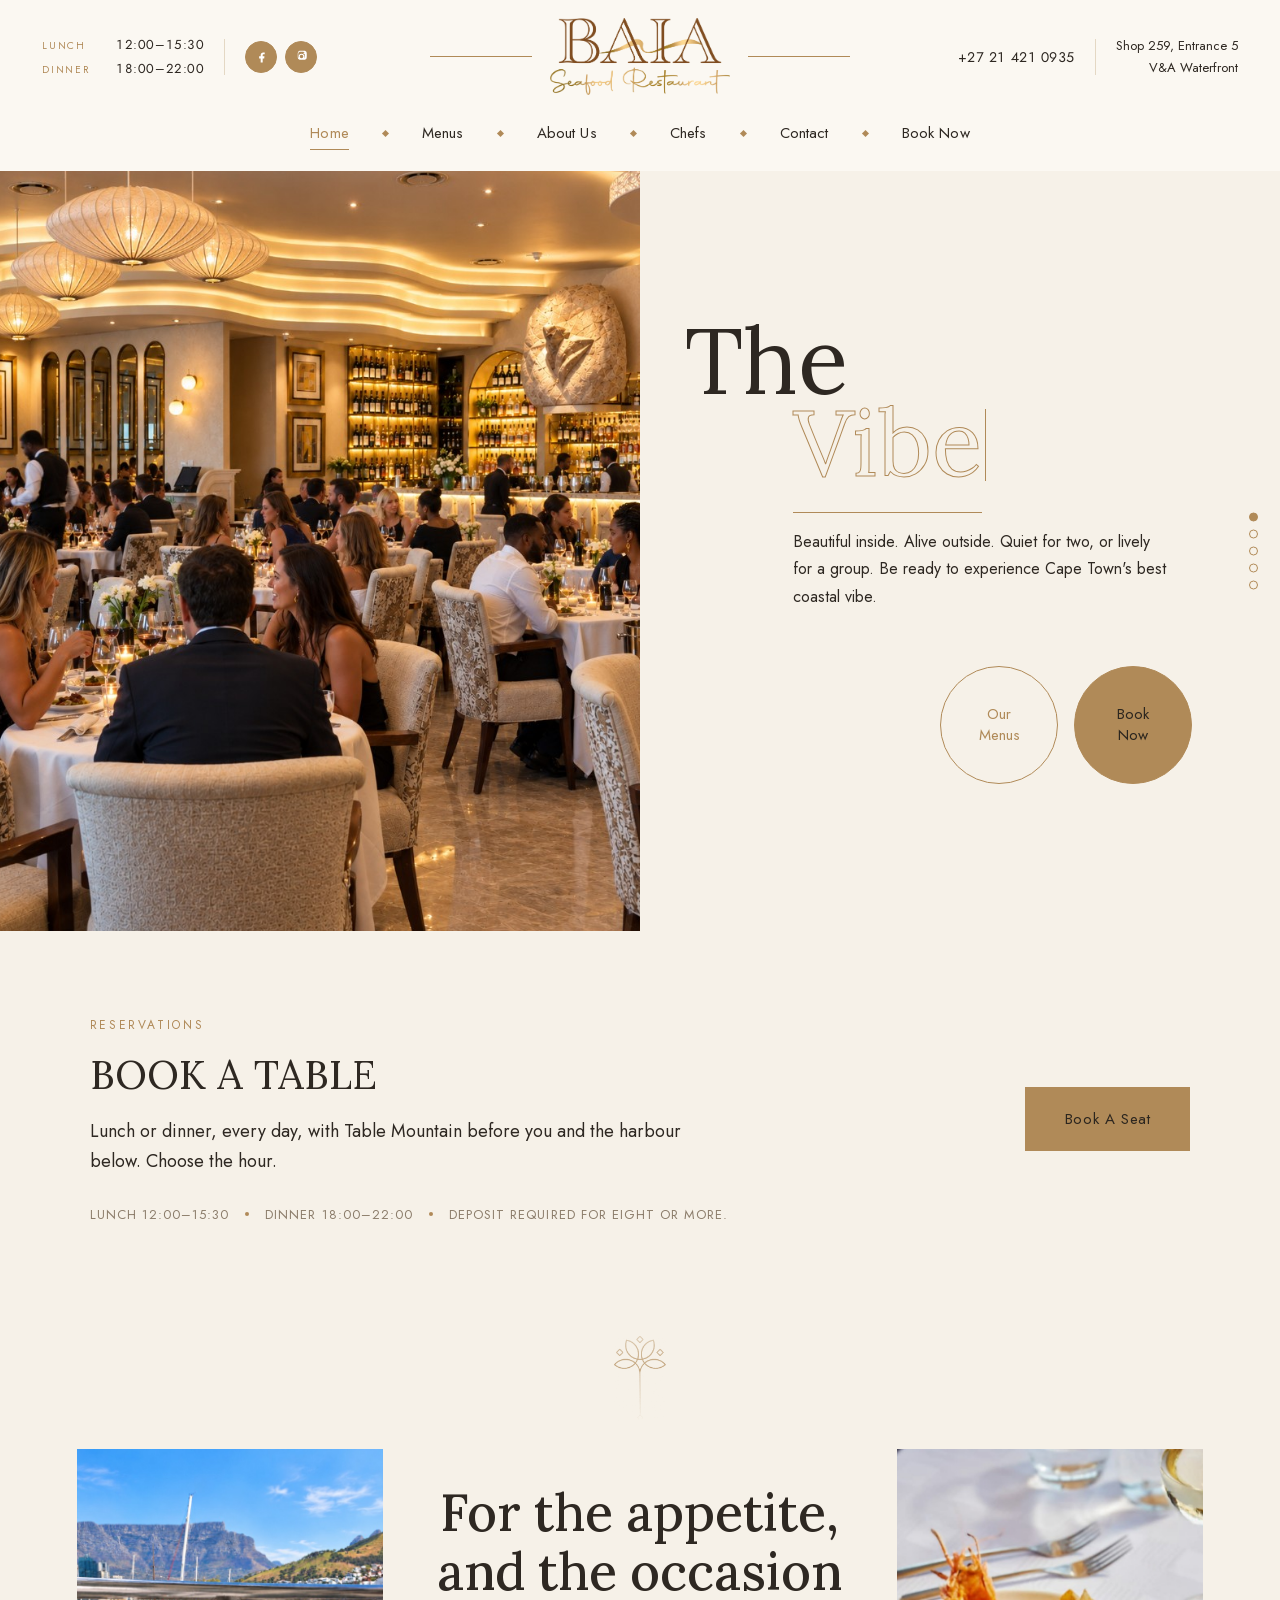
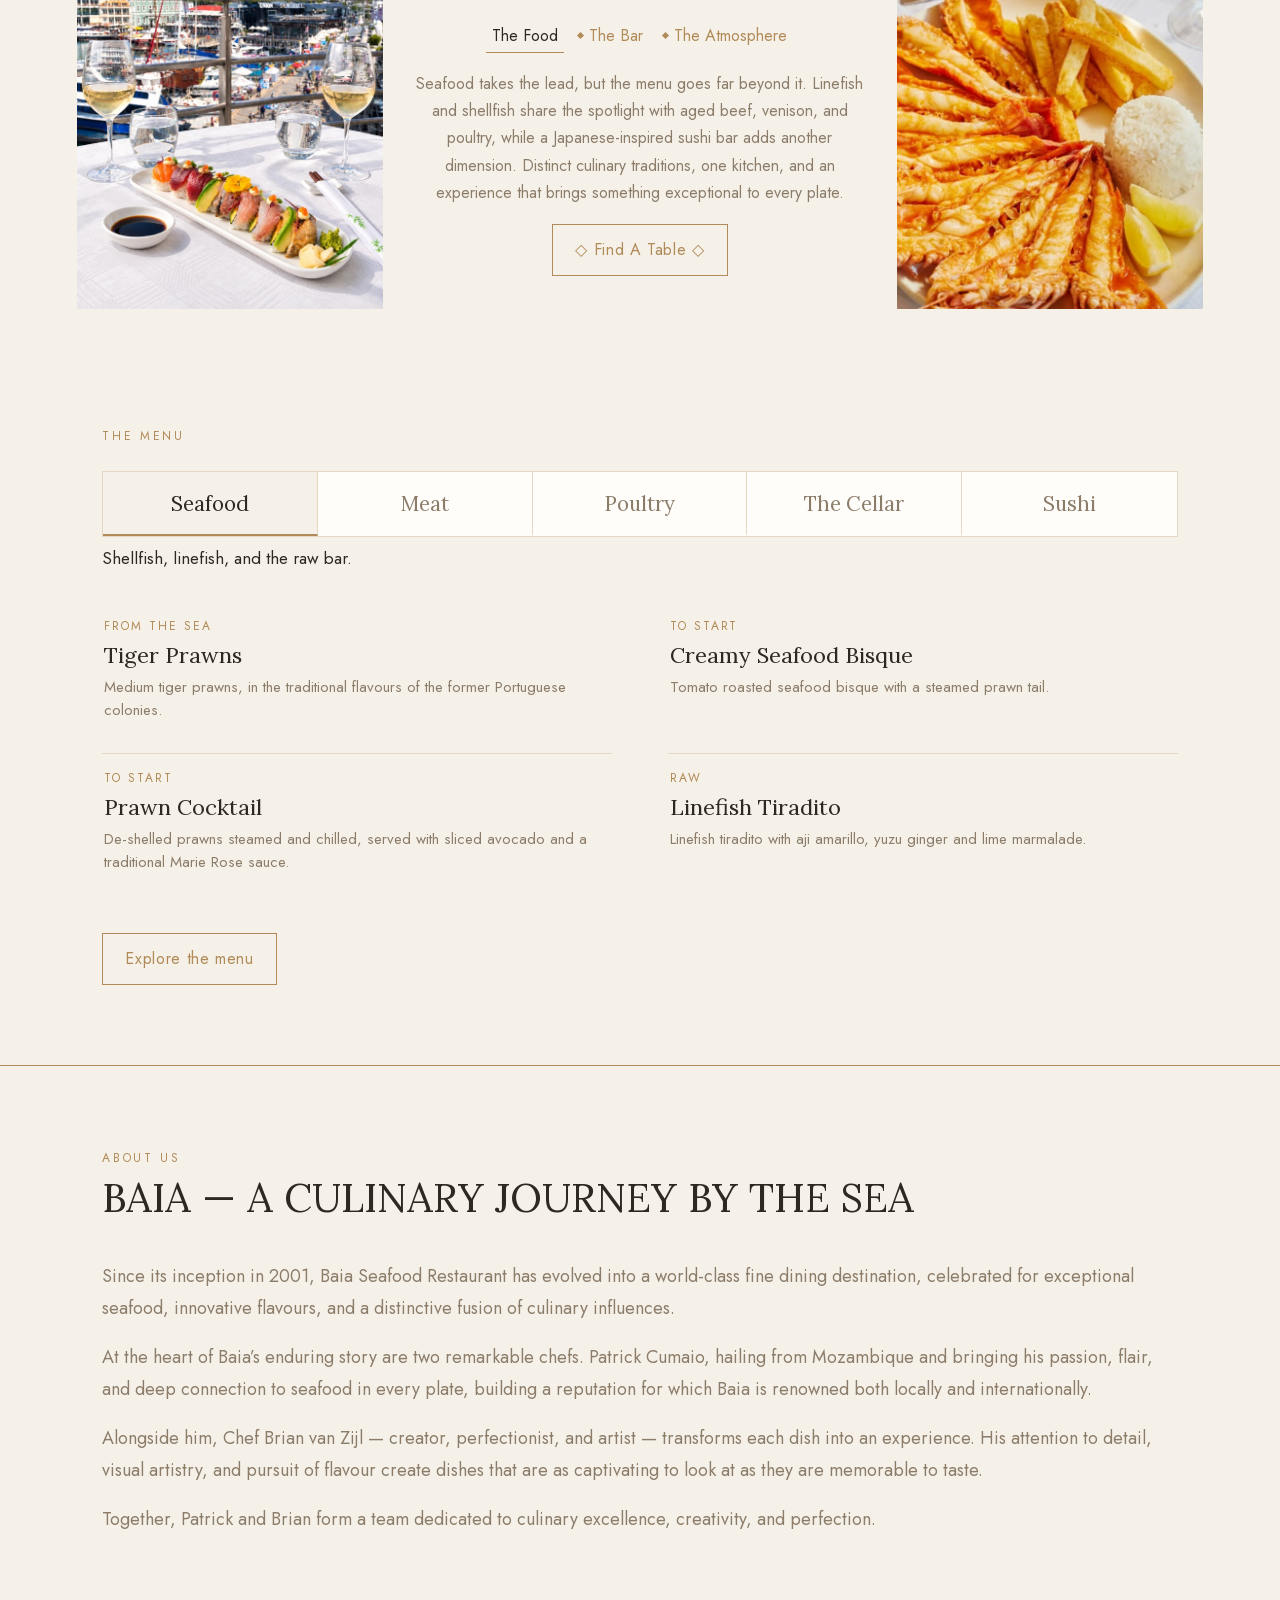
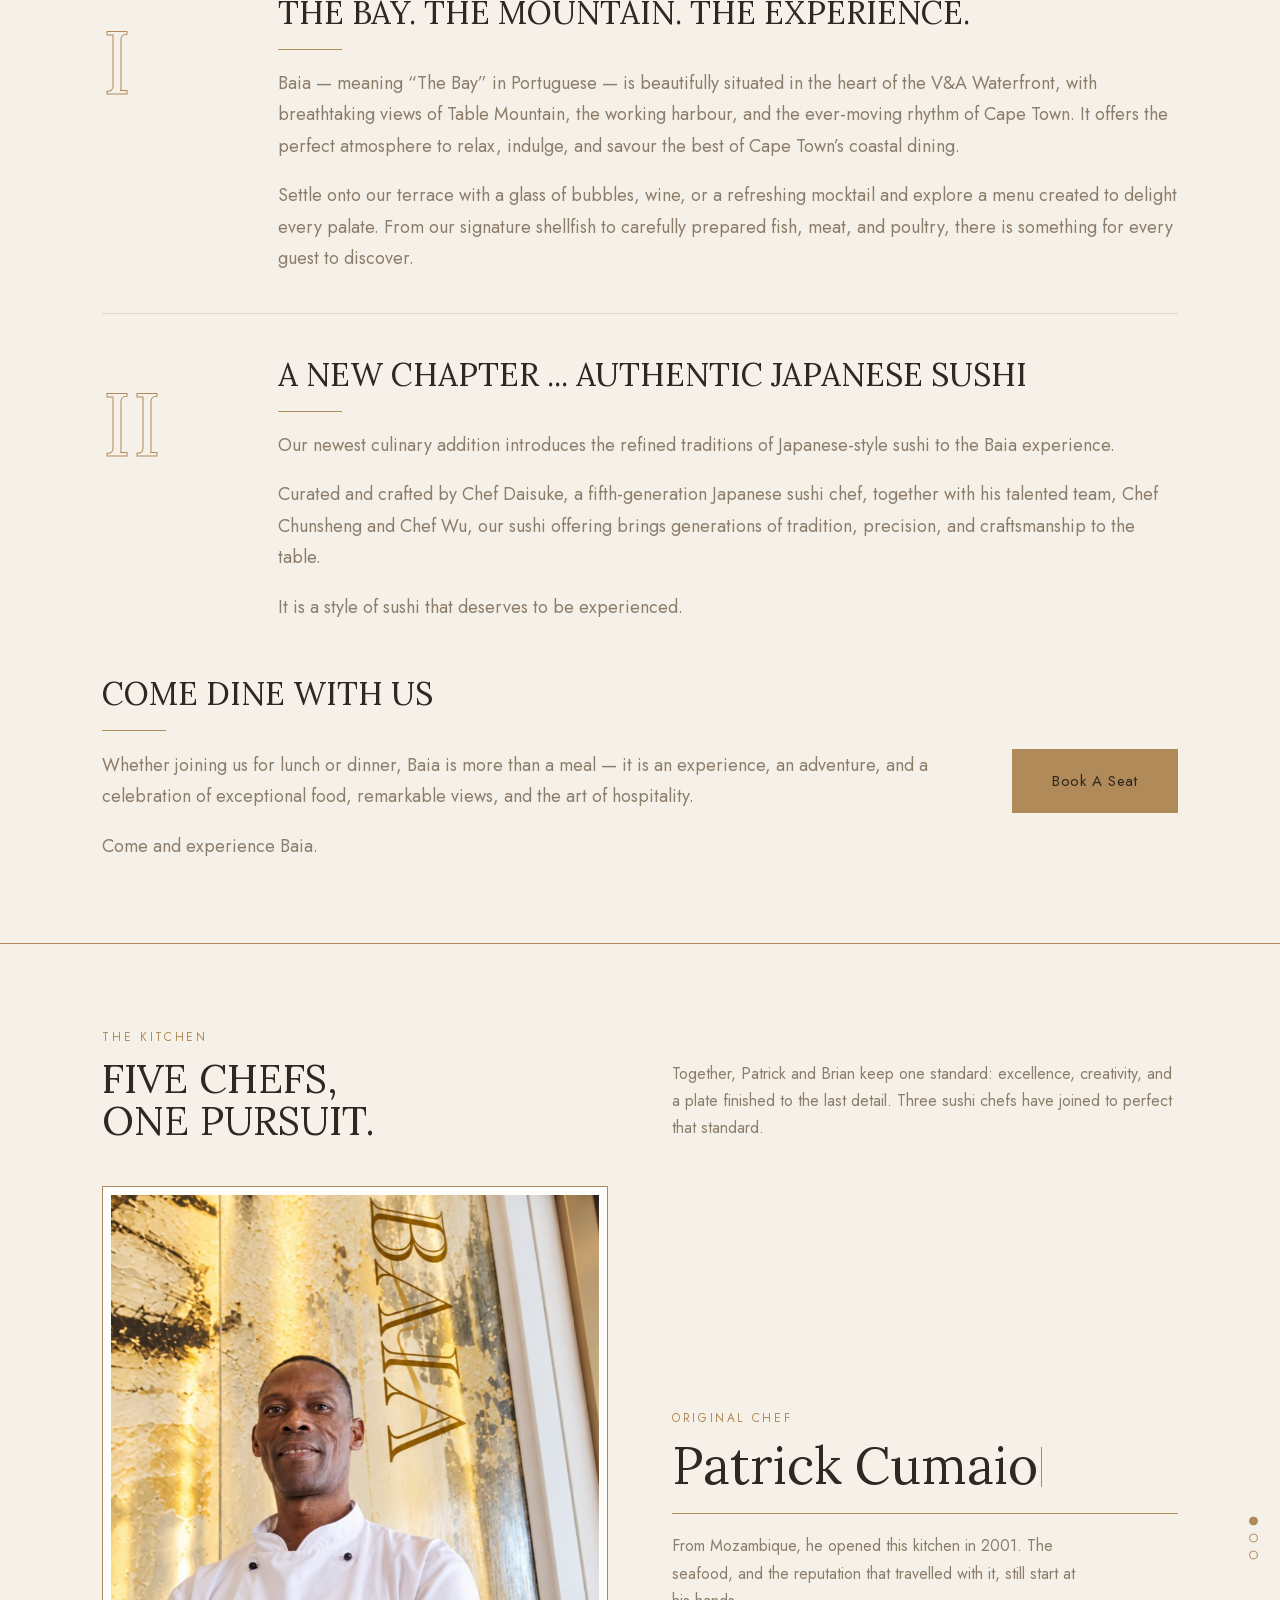
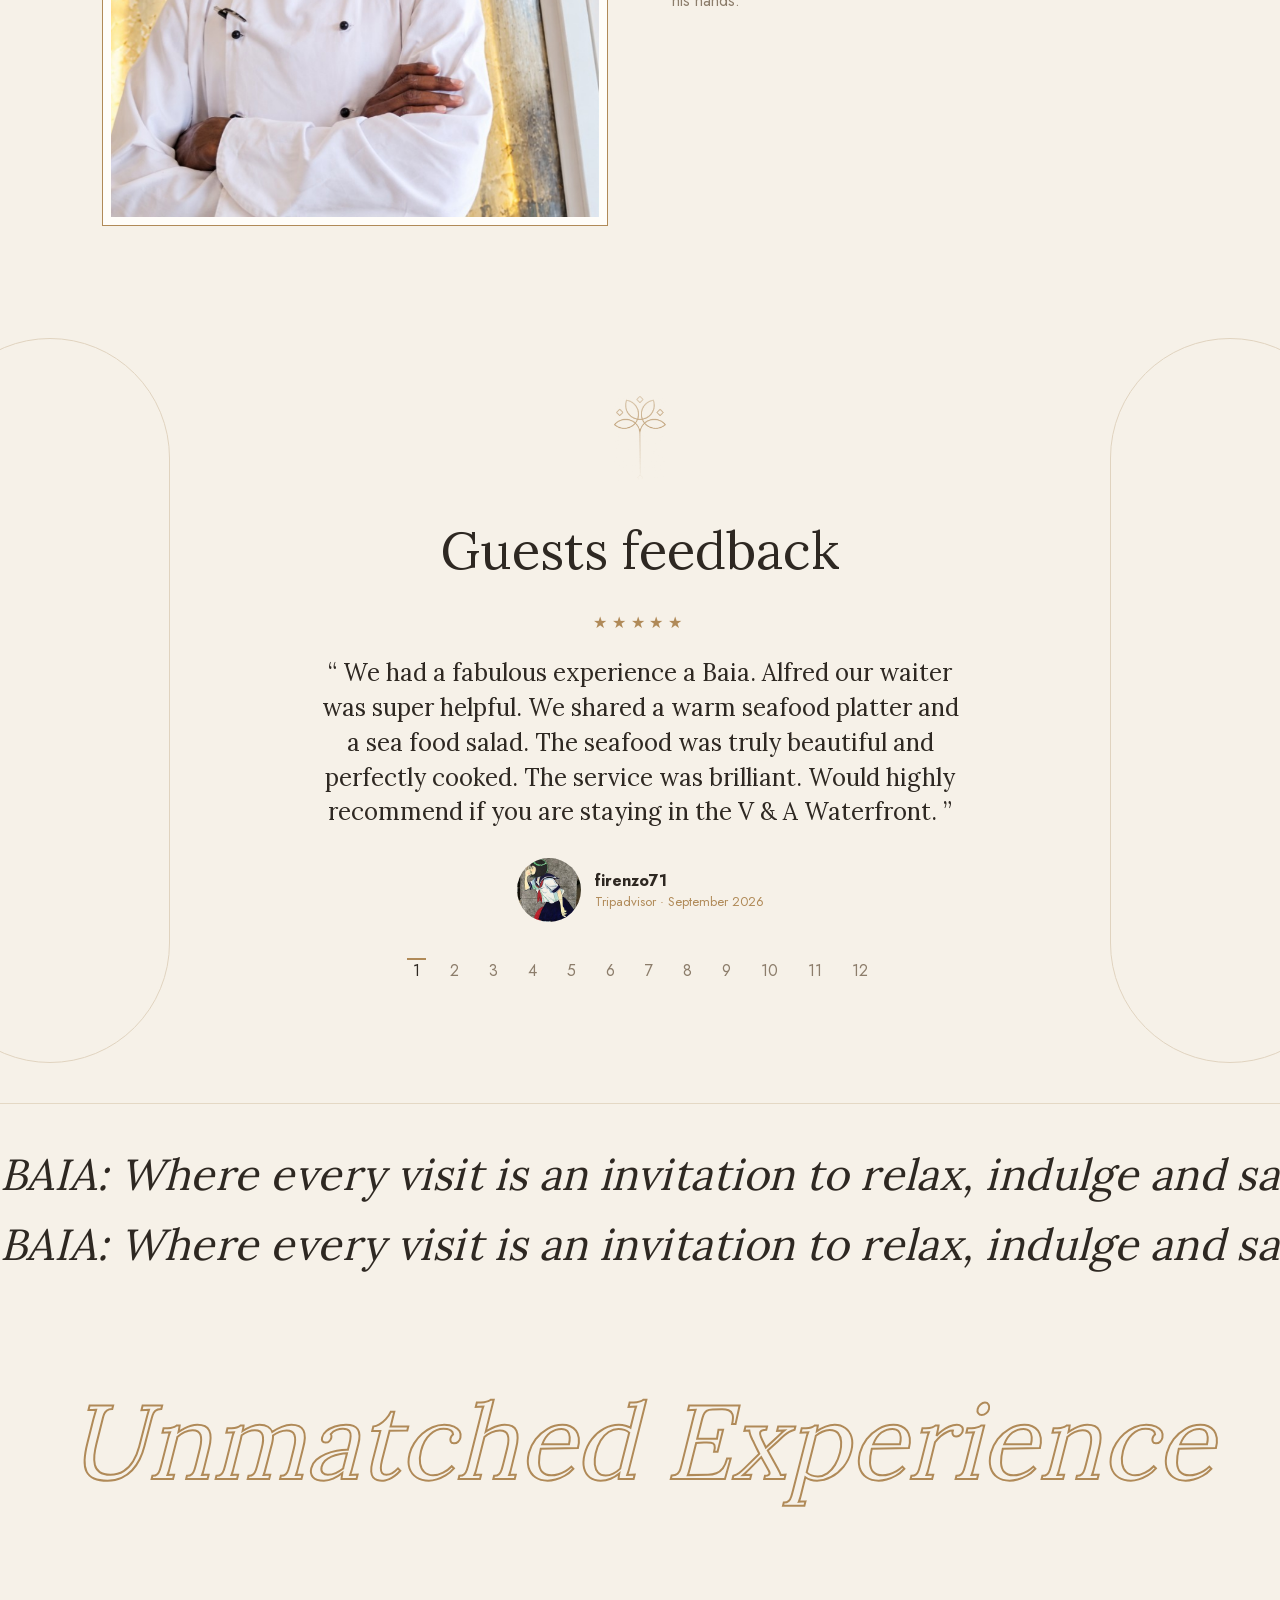
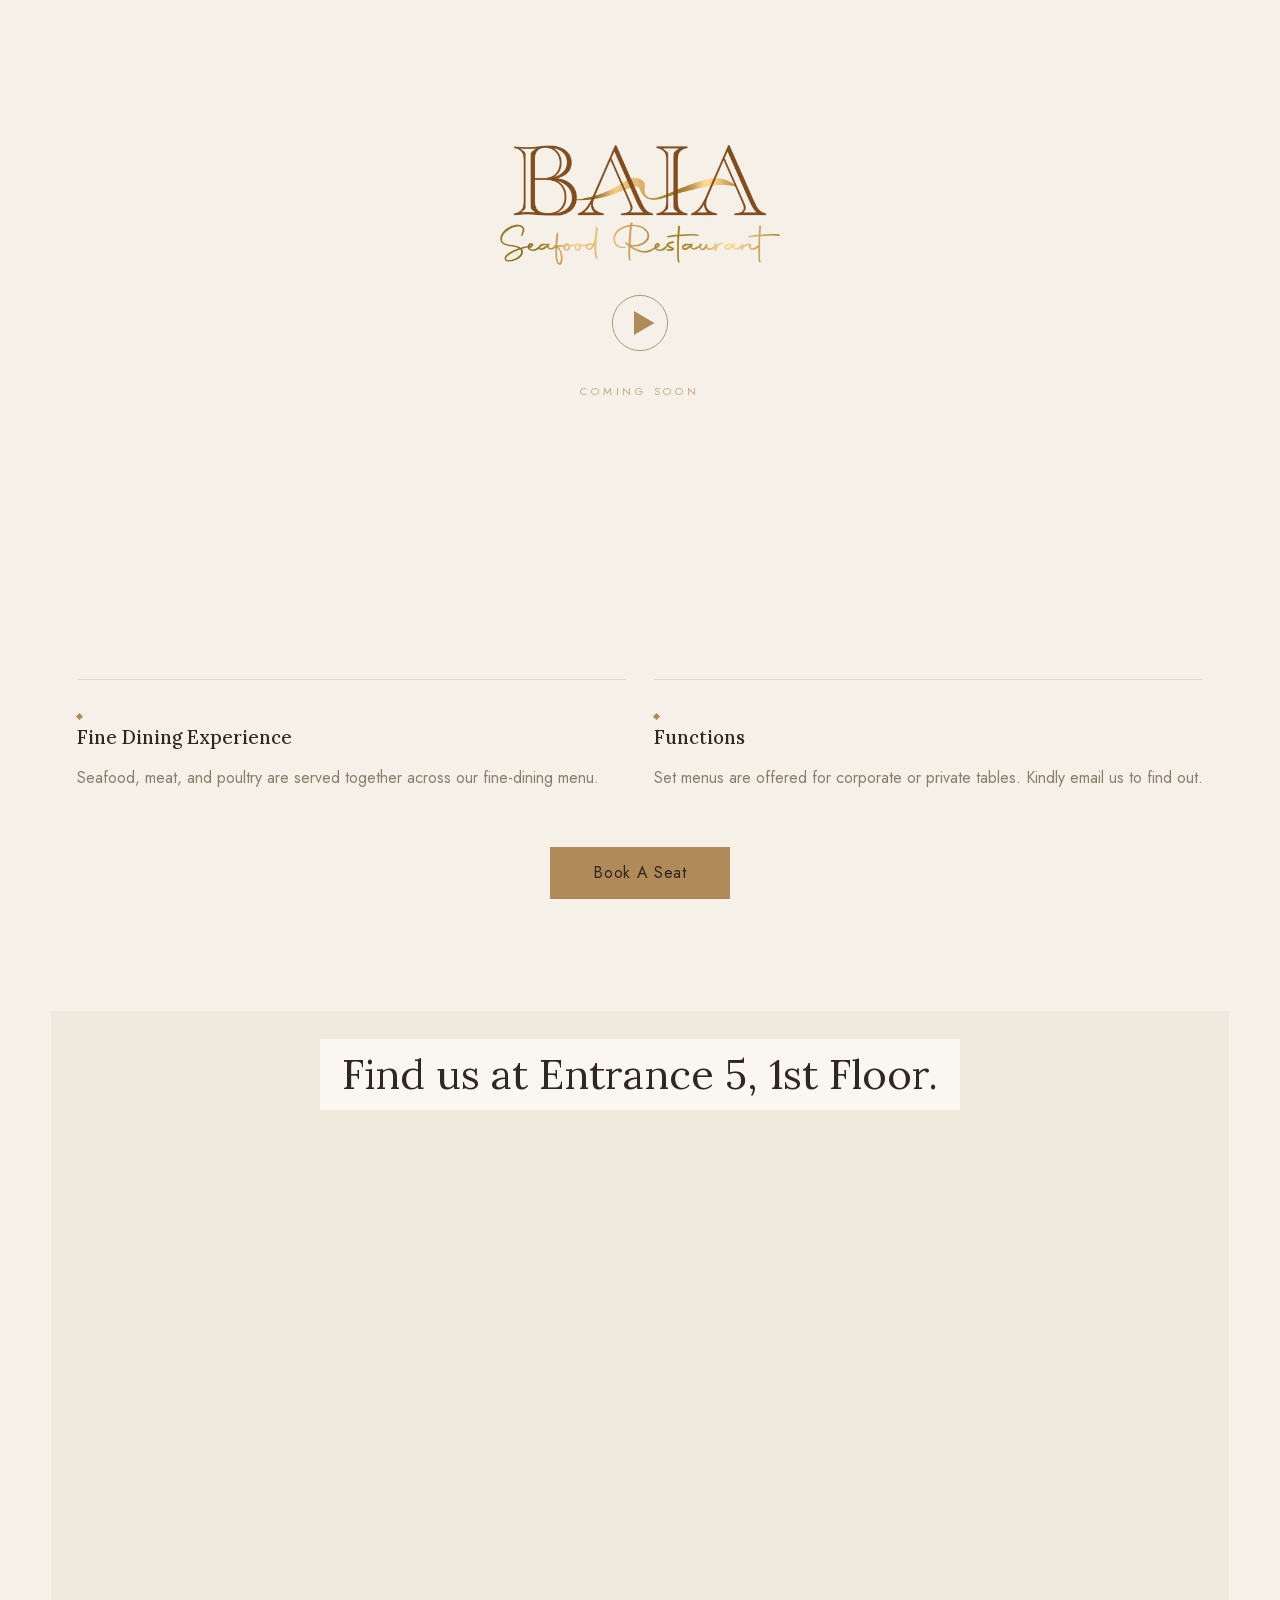
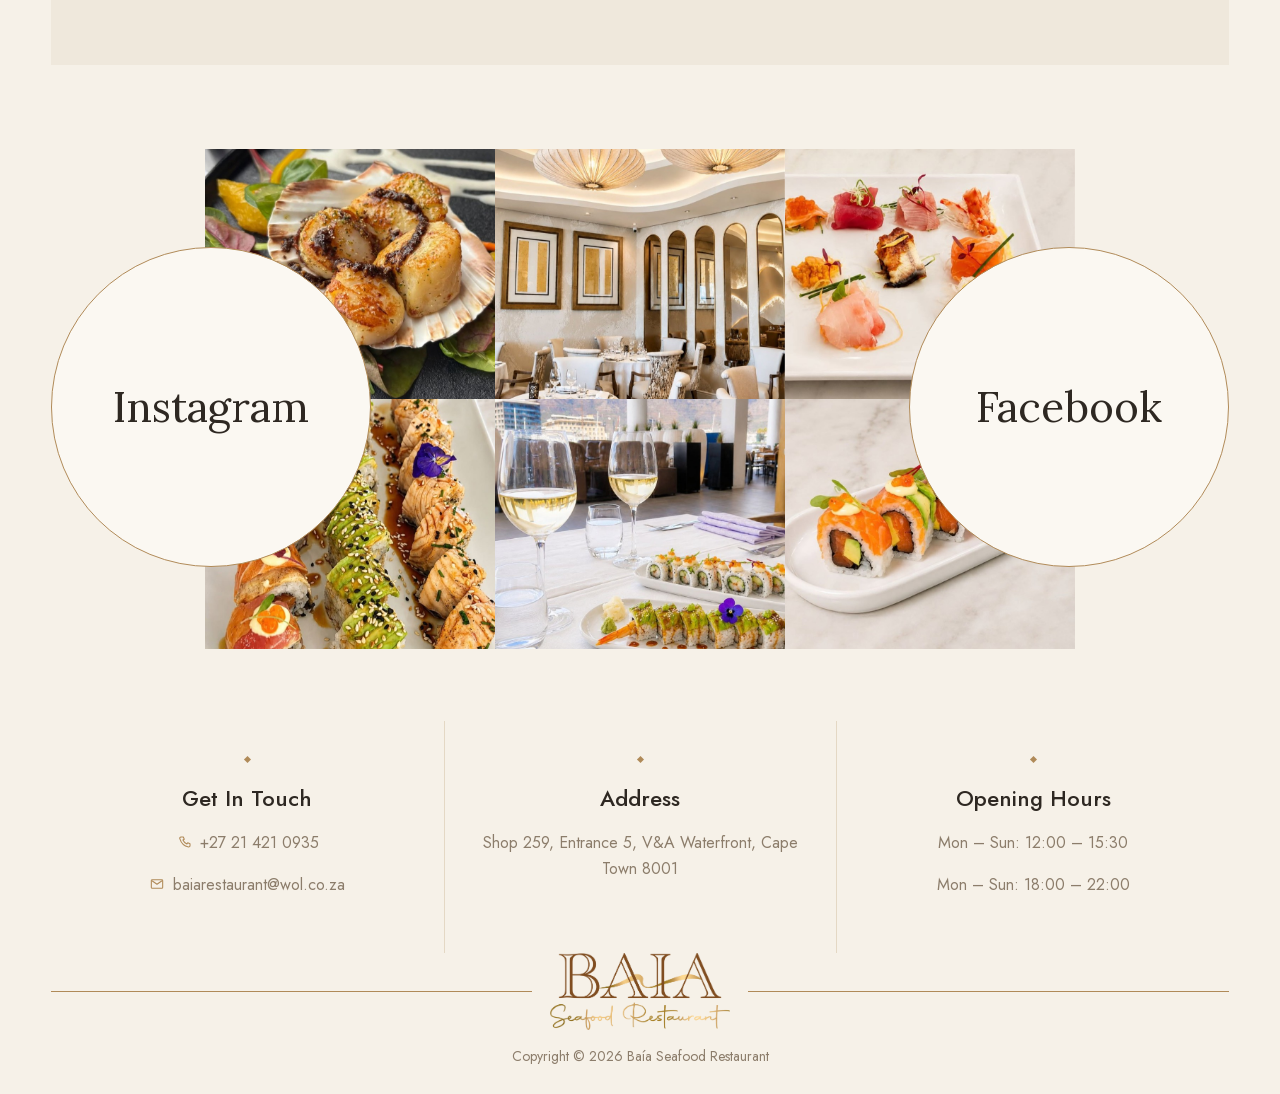
==== commit 75204c36: "Publish the latest home page. Co-authored-by: Cursor <cursoragent@cursor.com>" ====
--- a/index.html
+++ b/index.html
@@ -1 +1 @@
-<!DOCTYPE html><!--JYTD0ybDPO3T1uTtTVEjZ--><html lang="en" class="__variable_c19f6d __variable_d8f060"><head><meta charSet="utf-8"/><meta name="viewport" content="width=device-width, initial-scale=1"/><link rel="preload" href="/_next/static/media/5c0c2bcbaa4149ca-s.p.woff2" as="font" crossorigin="" type="font/woff2"/><link rel="preload" href="/_next/static/media/9dd75fadc5b3df29-s.p.woff2" as="font" crossorigin="" type="font/woff2"/><link rel="preload" as="image" href="/brand/baia-logo.png?v=4"/><link rel="preload" as="image" href="/shapes/s-shape-1.png?v=3"/><link rel="preload" as="image" href="/dishes/terrace-sushi.jpg"/><link rel="preload" as="image" href="/atmosphere/dining-floor.jpg"/><link rel="preload" as="image" href="/atmosphere/terrace-tables.jpg"/><link rel="preload" as="image" href="/dishes/prawn-plate.jpg"/><link rel="preload" as="image" href="/atmosphere/hero-3.jpg?v=2"/><link rel="preload" as="image" href="/atmosphere/lantern-room.jpg"/><link rel="preload" as="image" href="/chefs/patrick.jpg"/><link rel="preload" as="image" href="/reviews/firenzo71.jpg"/><link rel="stylesheet" href="/_next/static/css/a70bf09474fb1902.css" data-precedence="next"/><link rel="preload" as="script" fetchPriority="low" href="/_next/static/chunks/webpack-75a5e3ce0c363631.js"/><script src="/_next/static/chunks/4bd1b696-c023c6e3521b1417.js" async=""></script><script src="/_next/static/chunks/255-9c0c72a5d4870e58.js" async=""></script><script src="/_next/static/chunks/main-app-c6679bb073e35617.js" async=""></script><script src="/_next/static/chunks/619-ba102abea3e3d0e4.js" async=""></script><script src="/_next/static/chunks/813-2129e0c4513c5438.js" async=""></script><script src="/_next/static/chunks/app/layout-e9a6f1c3f19a4385.js" async=""></script><script src="/_next/static/chunks/app/page-aa5254ba3ca82b40.js" async=""></script><link rel="preload" as="image" href="/dishes/scallops.jpg"/><link rel="preload" as="image" href="/atmosphere/corner.jpg"/><link rel="preload" as="image" href="/dishes/sashimi.jpg"/><link rel="preload" as="image" href="/dishes/platter.jpg"/><link rel="preload" as="image" href="/atmosphere/terrace.jpg"/><link rel="preload" as="image" href="/dishes/rolls.jpg"/><meta name="next-size-adjust" content=""/><title>Baía Seafood Restaurant</title><meta name="description" content="Baía, pronounced Ba-hia, is a seafood restaurant upstairs at Entrance 5, V&amp;A Waterfront, Cape Town."/><script src="/_next/static/chunks/polyfills-42372ed130431b0a.js" noModule=""></script></head><body><div hidden=""><!--$--><!--/$--></div><div class="loader is-on" aria-hidden="false"><img class="logo " src="/brand/baia-logo.png?v=4" alt="Baía Seafood Restaurant"/></div><header class="site-header "><div class="utility"><div class="utility-side utility-left"><dl class="utility-hours"><div><dt>Lunch</dt><dd>12:00–15:30</dd></div><div><dt>Dinner</dt><dd>18:00–22:00</dd></div></dl><span class="utility-split" aria-hidden="true"></span><span class="follow"><a href="https://www.facebook.com/baiaseafoodrestaurant/" aria-label="Facebook" target="_blank" rel="noreferrer"><svg viewBox="0 0 24 24" aria-hidden="true"><path fill="currentColor" d="M14.8 8.4h2.3V5.4h-2.3c-2.5 0-4.1 1.6-4.1 4.2v1.9H8.2V15h2.5v6.6h3.2V15h2.4l.4-3.5h-2.8V9.7c0-.8.3-1.3 1.3-1.3z"></path></svg></a><a href="https://www.instagram.com/baiaseafoodrestaurant/" aria-label="Instagram" target="_blank" rel="noreferrer"><svg viewBox="0 0 24 24" aria-hidden="true"><path fill="currentColor" d="M12 7.6a4.4 4.4 0 1 0 0 8.8 4.4 4.4 0 0 0 0-8.8zm0 7.2a2.8 2.8 0 1 1 0-5.6 2.8 2.8 0 0 1 0 5.6zM17.2 7.1a1 1 0 1 1-2 0 1 1 0 0 1 2 0zM12 4.4c1.5 0 1.6 0 2.2.1.5 0 .9.1 1.2.2.4.2.6.3.9.6.2.2.4.5.6.9.1.3.2.7.2 1.2.1.6.1.7.1 2.2s0 1.6-.1 2.2c0 .5-.1.9-.2 1.2-.2.4-.4.6-.6.9-.3.2-.5.4-.9.6-.3.1-.7.2-1.2.2-.6.1-.7.1-2.2.1s-1.6 0-2.2-.1c-.5 0-.9-.1-1.2-.2-.4-.2-.6-.4-.9-.6-.2-.3-.4-.5-.6-.9-.1-.3-.2-.7-.2-1.2-.1-.6-.1-.7-.1-2.2s0-1.6.1-2.2c0-.5.1-.9.2-1.2.2-.4.4-.7.6-.9.3-.3.5-.4.9-.6.3-.1.7-.2 1.2-.2.6-.1.7-.1 2.2-.1zm0-1.6c-1.5 0-1.7 0-2.3.1-.6 0-1.1.1-1.5.3-.4.1-.8.4-1.1.7-.3.3-.6.7-.7 1.1-.2.4-.3.9-.3 1.5C6 7.1 6 7.3 6 8.8v2.4c0 1.5 0 1.7.1 2.3.1.6.1 1.1.3 1.5.1.4.4.8.7 1.1.3.3.7.6 1.1.7.4.2.9.3 1.5.3.6.1.8.1 2.3.1h2.4c1.5 0 1.7 0 2.3-.1.6 0 1.1-.1 1.5-.3.4-.1.8-.4 1.1-.7.3-.3.6-.7.7-1.1.2-.4.3-.9.3-1.5.1-.6.1-.8.1-2.3V8.8c0-1.5 0-1.7-.1-2.3 0-.6-.1-1.1-.3-1.5-.1-.4-.4-.8-.7-1.1-.3-.3-.7-.6-1.1-.7-.4-.2-.9-.3-1.5-.3-.6-.1-.8-.1-2.3-.1H12z"></path></svg></a></span></div><div class="utility-center"><span class="rule"></span><a class="utility-logo" aria-label="Baía home" href="/"><img class="logo " src="/brand/baia-logo.png?v=4" alt="Baía Seafood Restaurant"/></a><span class="rule"></span></div><div class="utility-side utility-right"><a class="utility-phone" href="tel:+27214210935">+27 21 421 0935</a><span class="utility-split" aria-hidden="true"></span><a class="utility-address" href="https://www.google.com/maps/search/?api=1&amp;query=Baia+Seafood+Restaurant+Shop+259+Entrance+5+V%26A+Waterfront+Cape+Town+8001" target="_blank" rel="noreferrer"><span>Shop 259, Entrance 5</span><span>V&amp;A Waterfront</span></a></div></div><div class="nav-bar"><a class="nav-logo" aria-label="Baía home" href="/"><img class="logo " src="/brand/baia-logo.png?v=4" alt="Baía Seafood Restaurant"/></a><button type="button" class="burger" aria-label="Open navigation"><span></span><span></span><span></span></button><nav class="main-nav" aria-label="Primary"><a class="is-active" href="/">Home</a><i class="diamond" aria-hidden="true"></i><a href="/#explore">Menus</a><i class="diamond" aria-hidden="true"></i><a href="/#about">About Us</a><i class="diamond" aria-hidden="true"></i><a href="/#chefs">Chefs</a><i class="diamond" aria-hidden="true"></i><a href="/#footer">Contact</a><i class="diamond" aria-hidden="true"></i><a href="https://www.dineplan.com/restaurant/baia-seafood-restaurant" target="_blank" rel="noreferrer">Book Now</a></nav><button type="button" class="dot-grid" aria-label="Open panel"><i></i><i></i><i></i><i></i><i></i><i></i><i></i><i></i><i></i></button></div></header><div class="offcanvas "><button type="button" class="sheet-close">Close</button><img class="logo " src="/brand/baia-logo.png?v=4" alt="Baía Seafood Restaurant"/><p>BAIA: Where every visit is an invitation to relax, indulge and savour the best of Cape Town&#x27;s coastal dining.</p><a class="off-line" href="tel:+27214210935"><svg viewBox="0 0 24 24" aria-hidden="true"><path fill="none" stroke="currentColor" stroke-width="1.6" stroke-linecap="round" stroke-linejoin="round" d="M8 3h3l1.4 3.4-2 1.2a12 12 0 0 0 6 6l1.2-2L21 13v3a2 2 0 0 1-2.2 2A17 17 0 0 1 6 6.2 2 2 0 0 1 8 3z"></path></svg>+27 21 421 0935</a><a class="off-line" href="mailto:baiarestaurant@wol.co.za"><svg viewBox="0 0 24 24" aria-hidden="true"><rect x="3.5" y="5.5" width="17" height="13" rx="1.4" fill="none" stroke="currentColor" stroke-width="1.6"></rect><path d="M4.5 7.2 12 12.4l7.5-5.2" fill="none" stroke="currentColor" stroke-width="1.6" stroke-linejoin="round"></path></svg>baiarestaurant@wol.co.za</a><a class="off-address" href="https://www.google.com/maps/search/?api=1&amp;query=Baia+Seafood+Restaurant+Shop+259+Entrance+5+V%26A+Waterfront+Cape+Town+8001" target="_blank" rel="noreferrer">Shop 259, Entrance 5, V&amp;A Waterfront, Cape Town 8001</a><div class="off-map"><iframe title="Map of Baía at the V&amp;A Waterfront" src="https://maps.google.com/maps?q=Shop%20259%20Entrance%205%20V%26A%20Waterfront%20Cape%20Town%208001&amp;z=16&amp;output=embed" loading="lazy"></iframe><a class="map-open" href="https://www.google.com/maps/search/?api=1&amp;query=Baia+Seafood+Restaurant+Shop+259+Entrance+5+V%26A+Waterfront+Cape+Town+8001" target="_blank" rel="noreferrer" aria-label="Open Shop 259, Entrance 5, V&amp;A Waterfront, Cape Town 8001 in Google Maps"></a></div><a class="btn-fill off-book" href="https://www.dineplan.com/restaurant/baia-seafood-restaurant" target="_blank" rel="noreferrer">Book Now</a></div><div class="cursor-outer" aria-hidden="true"></div><div class="cursor-inner" aria-hidden="true"></div><main><section class="hero"><div class="hero-photo"><div class="hero-depth"><div class="hero-frame is-on " style="background-image:url(/atmosphere/hero-4.jpg?v=2);opacity:1;z-index:3" aria-hidden="false"></div><div class="hero-frame  " style="background-image:url(/atmosphere/occasion.jpg);opacity:0;z-index:2" aria-hidden="true"></div><div class="hero-frame  " style="background-image:url(/atmosphere/hero-1.jpg?v=2);opacity:0;z-index:2" aria-hidden="true"></div><div class="hero-frame  " style="background-image:url(/atmosphere/hero-2.jpg?v=2);opacity:0;z-index:2" aria-hidden="true"></div><div class="hero-frame  " style="background-image:url(/atmosphere/hero-3.jpg?v=2);opacity:0;z-index:2" aria-hidden="true"></div></div></div><div class="hero-copy"><h1 aria-label="The Vibe"><span class="hero-line"><span class="hero-ghost" aria-hidden="true">The</span><span class="hero-live" aria-hidden="true"><i class="hero-caret"></i></span></span><span class="hero-line hero-outline"><span class="hero-ghost" aria-hidden="true">Vibe</span><span class="hero-live" aria-hidden="true"></span><span class="hero-meter" aria-hidden="true"><span style="animation-duration:9520ms"></span></span></span></h1><p>Beautiful inside. Alive outside. Quiet for two, or lively for a group. Be ready to experience Cape Town&#x27;s best coastal vibe.</p><div class="hero-actions"><a class="hero-circle" href="#explore">Our<br/>Menus</a><a class="hero-circle is-gold" href="https://www.dineplan.com/restaurant/baia-seafood-restaurant" target="_blank" rel="noreferrer">Book<br/>Now</a></div></div><div class="hero-dots" role="tablist" aria-label="Hero slides"><button type="button" class="is-on" aria-label="Slide 1"></button><button type="button" class="" aria-label="Slide 2"></button><button type="button" class="" aria-label="Slide 3"></button><button type="button" class="" aria-label="Slide 4"></button><button type="button" class="" aria-label="Slide 5"></button></div></section><section class="booking" id="book"><div class="booking-row"><div class="booking-copy"><p class="kicker">Reservations</p><h2>Book a table</h2><p>Lunch or dinner, every day, with Table Mountain before you and the harbour below. Choose the hour.</p><ul class="booking-facts"><li>Lunch 12:00–15:30</li><li>Dinner 18:00–22:00</li><li>Deposit required for eight or more.</li></ul></div><a class="btn-fill booking-cta" href="https://www.dineplan.com/restaurant/baia-seafood-restaurant" target="_blank" rel="noreferrer">Book A Seat</a></div></section><section class="story" id="story" style="--story-hold:7280ms"><div class="story-mark"><img class="floral" src="/shapes/s-shape-1.png?v=3" alt=""/></div><div class="reveal  story-grid"><div class="story-photo"><img class="is-on" src="/dishes/terrace-sushi.jpg" alt="Sushi on the terrace, with Table Mountain and the harbour" aria-hidden="false"/><img class="" src="/atmosphere/dining-floor.jpg" alt="The dining room" aria-hidden="true"/><img class="" src="/atmosphere/terrace-tables.jpg" alt="The terrace and Table Mountain" aria-hidden="true"/></div><div class="story-copy"><h2>For the appetite, and the occasion</h2><div class="tabs"><span><button type="button" class="is-on">The Food</button></span><span><i class="diamond" aria-hidden="true"></i><button type="button" class="">The Bar</button></span><span><i class="diamond" aria-hidden="true"></i><button type="button" class="">The Atmosphere</button></span></div><div class="story-body"><p class="is-in">Seafood leads, and the menu refuses to stop there. Linefish and shellfish sit beside aged beef, Venison, and poultry, then a sushi bar worked in the Japanese style. Several traditions, one kitchen, and a plate that is rarely the one you expected.</p></div><a class="btn-line" href="https://www.dineplan.com/restaurant/baia-seafood-restaurant" target="_blank" rel="noreferrer">◇ Find A Table ◇</a></div><div class="story-photo"><img class="is-on" src="/dishes/prawn-plate.jpg" alt="Prawns with rice and chips" aria-hidden="false"/><img class="" src="/atmosphere/hero-3.jpg?v=2" alt="The wine wall" aria-hidden="true"/><img class="" src="/atmosphere/lantern-room.jpg" alt="The dining room in the evening" aria-hidden="true"/></div></div></section><section class="menu-explore" id="explore" aria-label="The menu"><div class="menu-head"><p class="kicker">The menu</p><div class="menu-chapters" role="tablist" aria-label="Menu chapters"><button type="button" role="tab" id="chapter-seafood" aria-selected="true" aria-controls="explore-panel" tabindex="0" class="is-on"><span>Seafood</span></button><button type="button" role="tab" id="chapter-meat" aria-selected="false" aria-controls="explore-panel" tabindex="-1" class=""><span>Meat</span></button><button type="button" role="tab" id="chapter-poultry" aria-selected="false" aria-controls="explore-panel" tabindex="-1" class=""><span>Poultry</span></button><button type="button" role="tab" id="chapter-cellar" aria-selected="false" aria-controls="explore-panel" tabindex="-1" class=""><span>The Cellar</span></button><button type="button" role="tab" id="chapter-sushi" aria-selected="false" aria-controls="explore-panel" tabindex="-1" class=""><span>Sushi</span></button></div><p class="menu-intro">Shellfish, linefish, and the raw bar.</p></div><div class="menu-reel is-single is-still" id="explore-panel" role="tabpanel" aria-labelledby="chapter-seafood" style="--rows:2"></div><button type="button" class="btn-line" aria-haspopup="dialog" aria-expanded="false">Explore the menu</button></section><section class="about" id="about" aria-label="About us"><div class="about-lead"><p class="kicker">About us</p><h2><span class="about-line"><span>BAIA — A CULINARY JOURNEY BY THE SEA</span></span></h2></div><div class="about-prose"><p>Since its inception in 2001, Baia Seafood Restaurant has evolved into a world-class fine dining destination, celebrated for exceptional seafood, innovative flavours, and a distinctive fusion of culinary influences.</p><p>At the heart of Baia’s enduring story are two remarkable chefs. Patrick Cumaio, Baia’s original chef, hailing from Mozambique, bringing his passion, flair, and deep connection to seafood in every plate, building a reputation for which Baia is renowned both locally and internationally.</p><p>Alongside him, Chef Brian van Zijl — creator, perfectionist, and artist — transforms each dish into an experience. His attention to detail, visual artistry, and pursuit of flavour create dishes that are as captivating to look at as they are memorable to taste.</p><p>Together, Patrick and Brian form a team dedicated to culinary excellence, creativity, and perfection.</p></div><div class="about-spread"><article><span class="about-mark" aria-hidden="true">I</span><div class="about-copy"><h3>THE BAY. THE MOUNTAIN. THE EXPERIENCE.</h3><p>Baia — meaning “The Bay” in Portuguese — is beautifully situated in the heart of the V&amp;A Waterfront, with breathtaking views of Table Mountain, the working harbour, and the ever-moving rhythm of Cape Town. It offers the perfect atmosphere to relax, indulge, and savour the best of Cape Town’s coastal dining.</p><p>Settle onto our terrace with a glass of bubbles, wine, or a refreshing mocktail and explore a menu created to delight every palate. From our signature shellfish to carefully prepared fish, meat, and poultry, there is something for every guest to discover.</p></div></article><article><span class="about-mark" aria-hidden="true">II</span><div class="about-copy"><h3>A NEW CHAPTER ... AUTHENTIC JAPANESE SUSHI</h3><p>Our newest culinary addition introduces the refined traditions of Japanese-style sushi to the Baia experience.</p><p>Curated and crafted by Chef Daisuke, a fifth-generation Japanese sushi chef, together with his talented team, Chef Chunsheng and Chef Wu, our sushi offering brings generations of tradition, precision, and craftsmanship to the table.</p><p>It is a style of sushi that deserves to be experienced.</p></div></article></div><div class="about-close"><h3>COME DINE WITH US</h3><div class="about-close-line"><p>Whether joining us for lunch or dinner, Baia is more than a meal — it is an experience, an adventure, and a celebration of exceptional food, remarkable views, and the art of hospitality.</p><a class="btn-fill booking-cta" href="https://www.dineplan.com/restaurant/baia-seafood-restaurant" target="_blank" rel="noreferrer">Book A Seat</a></div><p>Come and experience Baia.</p></div></section><section class="chefs" id="chefs" aria-label="The chefs"><div class="chefs-head"><div><p class="kicker">The kitchen</p><h2>Five chefs,<br/>one pursuit.</h2></div><p>Together, Patrick and Brian keep one standard: excellence, creativity, and a plate finished to the last detail. Three sushi chefs have joined to perfect that standard.</p></div><div class="chef-show"><div class="chef-stage"><div class="chef-layer is-in"><div class="chef-frame"><img src="/chefs/patrick.jpg" alt=""/></div><div class="chef-copy"><p class="kicker">Original chef</p><h3 aria-label="Patrick Cumaio"><span class="chef-name-ghost" aria-hidden="true">Patrick Cumaio</span><span class="chef-name-live" aria-hidden="true">Patrick Cumaio</span></h3><div class="chef-line" aria-hidden="true"><span></span></div><p>From Mozambique, he opened this kitchen in 2001. The seafood, and the reputation that travelled with it, still start at his hands.</p></div></div></div><div class="chef-dots" role="tablist" aria-label="Chefs"><button type="button" class="is-on" aria-label="Patrick Cumaio"></button><button type="button" class="" aria-label="Brian van Zijl"></button><button type="button" class="" aria-label="Sushi Chefs"></button></div></div></section><section class="quotes"><div class="frame frame-l"></div><div class="frame frame-r"></div><div class="story-mark"><img class="floral" src="/shapes/s-shape-1.png?v=3" alt=""/></div><h2 class="quotes-title">Guests feedback</h2><a class="quotes-link" href="https://www.tripadvisor.com/ShowUserReviews-g312659-d786129-r1079598096-Baia_Seafood_Restaurant-Cape_Town_Central_Western_Cape.html" target="_blank" rel="noreferrer" aria-label="Read firenzo71&#x27;s review on Tripadvisor"><p class="stars" aria-hidden="true">★★★★★</p><blockquote>“ <!-- -->We had a fabulous experience a Baia. Alfred our waiter was super helpful. We shared a warm seafood platter and a sea food salad. The seafood was truly beautiful and perfectly cooked. The service was brilliant. Would highly recommend if you are staying in the V &amp; A Waterfront.<!-- --> ”</blockquote><figure><img src="/reviews/firenzo71.jpg" alt="firenzo71"/><figcaption><strong>firenzo71</strong><span>Tripadvisor<!-- --> · <!-- -->September 2026</span></figcaption></figure></a><div class="pager"><button type="button" class="is-on">1</button><button type="button" class="">2</button><button type="button" class="">3</button><button type="button" class="">4</button><button type="button" class="">5</button><button type="button" class="">6</button><button type="button" class="">7</button><button type="button" class="">8</button><button type="button" class="">9</button><button type="button" class="">10</button><button type="button" class="">11</button><button type="button" class="">12</button></div></section><section class="marquee" aria-label="BAIA: Where every visit is an invitation to relax, indulge and savour the best of Cape Town&#x27;s coastal dining."><div class="marquee-row"><div class="marquee-track" aria-hidden="true"><span class="marquee-item"><em>BAIA: Where every visit is an invitation to relax, indulge and savour the best of Cape Town&#x27;s coastal dining.</em><i class="diamond"></i></span><span class="marquee-item"><em>BAIA: Where every visit is an invitation to relax, indulge and savour the best of Cape Town&#x27;s coastal dining.</em><i class="diamond"></i></span><span class="marquee-item"><em>BAIA: Where every visit is an invitation to relax, indulge and savour the best of Cape Town&#x27;s coastal dining.</em><i class="diamond"></i></span><span class="marquee-item"><em>BAIA: Where every visit is an invitation to relax, indulge and savour the best of Cape Town&#x27;s coastal dining.</em><i class="diamond"></i></span></div></div><div class="marquee-row marquee-row-rev"><div class="marquee-track" aria-hidden="true"><span class="marquee-item"><em>BAIA: Where every visit is an invitation to relax, indulge and savour the best of Cape Town&#x27;s coastal dining.</em><i class="diamond"></i></span><span class="marquee-item"><em>BAIA: Where every visit is an invitation to relax, indulge and savour the best of Cape Town&#x27;s coastal dining.</em><i class="diamond"></i></span><span class="marquee-item"><em>BAIA: Where every visit is an invitation to relax, indulge and savour the best of Cape Town&#x27;s coastal dining.</em><i class="diamond"></i></span><span class="marquee-item"><em>BAIA: Where every visit is an invitation to relax, indulge and savour the best of Cape Town&#x27;s coastal dining.</em><i class="diamond"></i></span></div></div></section><section class="video-block"><h2 class="video-word">Unmatched Experience</h2><div class="video-stage"><div class="video-cinema is-still" aria-hidden="true"><img class="video-logo" src="/brand/baia-logo.png?v=4" alt=""/><div class="play-btn"><span class="play-mark" aria-hidden="true"><svg viewBox="0 0 120 120"><circle class="play-ring" cx="60" cy="60" r="46" fill="none" stroke="currentColor" stroke-width="1.5"></circle><path class="play-triangle" d="M50 40 L84 60 L50 80 Z" fill="currentColor"></path></svg></span></div></div></div></section><section class="services" aria-label="The house"><div class="services-row"><article><i class="diamond" aria-hidden="true"></i><h3>Fine Dining Experience</h3><p>Seafood, meat, and poultry are served together across our fine-dining menu.</p></article><article><i class="diamond" aria-hidden="true"></i><h3>Functions</h3><p>Set menus are offered for corporate or private tables. Kindly email us to find out.</p></article></div><a class="btn-fill services-book" href="https://www.dineplan.com/restaurant/baia-seafood-restaurant" target="_blank" rel="noreferrer">Book A Seat</a></section><section class="location" id="visit"><div class="loc-top"><div class="map-wrap"><iframe title="Map of Baía at the V&amp;A Waterfront" src="https://maps.google.com/maps?q=Shop%20259%20Entrance%205%20V%26A%20Waterfront%20Cape%20Town%208001&amp;z=16&amp;output=embed" loading="lazy"></iframe><h2 class="map-title">Find us at Entrance 5, 1st Floor.</h2><a class="map-open" href="https://www.google.com/maps/search/?api=1&amp;query=Baia+Seafood+Restaurant+Shop+259+Entrance+5+V%26A+Waterfront+Cape+Town+8001" target="_blank" rel="noreferrer" aria-label="Open Shop 259, Entrance 5, V&amp;A Waterfront, Cape Town 8001 in Google Maps"></a></div></div></section><section class="instagram" id="instagram"><a class="ig-badge" href="https://www.instagram.com/baiaseafoodrestaurant/" target="_blank" rel="noreferrer">Instagram</a><a class="ig-badge is-facebook" href="https://www.facebook.com/baiaseafoodrestaurant/" target="_blank" rel="noreferrer">Facebook</a><div class="ig-grid"><a href="https://www.instagram.com/baiaseafoodrestaurant/" target="_blank" rel="noreferrer"><img src="/dishes/scallops.jpg" alt=""/></a><a href="https://www.instagram.com/baiaseafoodrestaurant/" target="_blank" rel="noreferrer"><img src="/atmosphere/corner.jpg" alt=""/></a><a href="https://www.instagram.com/baiaseafoodrestaurant/" target="_blank" rel="noreferrer"><img src="/dishes/sashimi.jpg" alt=""/></a><a href="https://www.instagram.com/baiaseafoodrestaurant/" target="_blank" rel="noreferrer"><img src="/dishes/platter.jpg" alt=""/></a><a href="https://www.instagram.com/baiaseafoodrestaurant/" target="_blank" rel="noreferrer"><img src="/atmosphere/terrace.jpg" alt=""/></a><a href="https://www.instagram.com/baiaseafoodrestaurant/" target="_blank" rel="noreferrer"><img src="/dishes/rolls.jpg" alt=""/></a></div></section><!--$--><!--/$--></main><footer class="site-footer" id="footer"><div class="foot-grid"><section><i class="diamond" aria-hidden="true"></i><h2>Get In Touch</h2><p class="foot-contact"><svg viewBox="0 0 24 24" aria-hidden="true"><path fill="none" stroke="currentColor" stroke-width="1.6" stroke-linecap="round" stroke-linejoin="round" d="M8 3h3l1.4 3.4-2 1.2a12 12 0 0 0 6 6l1.2-2L21 13v3a2 2 0 0 1-2.2 2A17 17 0 0 1 6 6.2 2 2 0 0 1 8 3z"></path></svg><a href="tel:+27214210935">+27 21 421 0935</a></p><p class="foot-contact"><svg viewBox="0 0 24 24" aria-hidden="true"><rect x="3.5" y="5.5" width="17" height="13" rx="1.4" fill="none" stroke="currentColor" stroke-width="1.6"></rect><path d="M4.5 7.2 12 12.4l7.5-5.2" fill="none" stroke="currentColor" stroke-width="1.6" stroke-linejoin="round"></path></svg><a href="mailto:baiarestaurant@wol.co.za">baiarestaurant@wol.co.za</a></p></section><section><i class="diamond" aria-hidden="true"></i><h2>Address</h2><p>Shop 259, Entrance 5, V&amp;A Waterfront, Cape Town 8001</p></section><section><i class="diamond" aria-hidden="true"></i><h2>Opening Hours</h2><p class="copper">Mon – Sun: 12:00 – 15:30</p><p class="copper">Mon – Sun: 18:00 – 22:00</p></section></div><div class="foot-logo"><img class="logo " src="/brand/baia-logo.png?v=4" alt="Baía Seafood Restaurant"/></div><div class="foot-bottom"><p>Copyright © <!-- -->2026<!-- --> <!-- -->Baía Seafood Restaurant</p></div></footer><button type="button" class="to-top " aria-label="Back to top">↑</button><script src="/_next/static/chunks/webpack-75a5e3ce0c363631.js" id="_R_" async=""></script><script>(self.__next_f=self.__next_f||[]).push([0])</script><script>self.__next_f.push([1,"1:\"$Sreact.fragment\"\n2:I[1421,[\"619\",\"static/chunks/619-ba102abea3e3d0e4.js\",\"813\",\"static/chunks/813-2129e0c4513c5438.js\",\"177\",\"static/chunks/app/layout-e9a6f1c3f19a4385.js\"],\"Shell\"]\n3:I[9766,[],\"\"]\n4:I[8924,[],\"\"]\n5:I[6965,[\"619\",\"static/chunks/619-ba102abea3e3d0e4.js\",\"813\",\"static/chunks/813-2129e0c4513c5438.js\",\"974\",\"static/chunks/app/page-aa5254ba3ca82b40.js\"],\"HomeView\"]\n6:I[4431,[],\"OutletBoundary\"]\n8:I[5278,[],\"AsyncMetadataOutlet\"]\na:I[4431,[],\"ViewportBoundary\"]\nc:I[4431,[],\"MetadataBoundary\"]\nd:\"$Sreact.suspense\"\nf:I[7150,[],\"\"]\n:HL[\"/_next/static/media/5c0c2bcbaa4149ca-s.p.woff2\",\"font\",{\"crossOrigin\":\"\",\"type\":\"font/woff2\"}]\n:HL[\"/_next/static/media/9dd75fadc5b3df29-s.p.woff2\",\"font\",{\"crossOrigin\":\"\",\"type\":\"font/woff2\"}]\n:HL[\"/_next/static/css/a70bf09474fb1902.css\",\"style\"]\n"])</script><script>self.__next_f.push([1,"0:{\"P\":null,\"b\":\"JYTD0ybDPO3T1uTtTVEjZ\",\"p\":\"\",\"c\":[\"\",\"\"],\"i\":false,\"f\":[[[\"\",{\"children\":[\"__PAGE__\",{}]},\"$undefined\",\"$undefined\",true],[\"\",[\"$\",\"$1\",\"c\",{\"children\":[[[\"$\",\"link\",\"0\",{\"rel\":\"stylesheet\",\"href\":\"/_next/static/css/a70bf09474fb1902.css\",\"precedence\":\"next\",\"crossOrigin\":\"$undefined\",\"nonce\":\"$undefined\"}]],[\"$\",\"html\",null,{\"lang\":\"en\",\"className\":\"__variable_c19f6d __variable_d8f060\",\"suppressHydrationWarning\":true,\"children\":[\"$\",\"body\",null,{\"suppressHydrationWarning\":true,\"children\":[\"$\",\"$L2\",null,{\"children\":[\"$\",\"$L3\",null,{\"parallelRouterKey\":\"children\",\"error\":\"$undefined\",\"errorStyles\":\"$undefined\",\"errorScripts\":\"$undefined\",\"template\":[\"$\",\"$L4\",null,{}],\"templateStyles\":\"$undefined\",\"templateScripts\":\"$undefined\",\"notFound\":[[[\"$\",\"title\",null,{\"children\":\"404: This page could not be found.\"}],[\"$\",\"div\",null,{\"style\":{\"fontFamily\":\"system-ui,\\\"Segoe UI\\\",Roboto,Helvetica,Arial,sans-serif,\\\"Apple Color Emoji\\\",\\\"Segoe UI Emoji\\\"\",\"height\":\"100vh\",\"textAlign\":\"center\",\"display\":\"flex\",\"flexDirection\":\"column\",\"alignItems\":\"center\",\"justifyContent\":\"center\"},\"children\":[\"$\",\"div\",null,{\"children\":[[\"$\",\"style\",null,{\"dangerouslySetInnerHTML\":{\"__html\":\"body{color:#000;background:#fff;margin:0}.next-error-h1{border-right:1px solid rgba(0,0,0,.3)}@media (prefers-color-scheme:dark){body{color:#fff;background:#000}.next-error-h1{border-right:1px solid rgba(255,255,255,.3)}}\"}}],[\"$\",\"h1\",null,{\"className\":\"next-error-h1\",\"style\":{\"display\":\"inline-block\",\"margin\":\"0 20px 0 0\",\"padding\":\"0 23px 0 0\",\"fontSize\":24,\"fontWeight\":500,\"verticalAlign\":\"top\",\"lineHeight\":\"49px\"},\"children\":404}],[\"$\",\"div\",null,{\"style\":{\"display\":\"inline-block\"},\"children\":[\"$\",\"h2\",null,{\"style\":{\"fontSize\":14,\"fontWeight\":400,\"lineHeight\":\"49px\",\"margin\":0},\"children\":\"This page could not be found.\"}]}]]}]}]],[]],\"forbidden\":\"$undefined\",\"unauthorized\":\"$undefined\"}]}]}]}]]}],{\"children\":[\"__PAGE__\",[\"$\",\"$1\",\"c\",{\"children\":[[\"$\",\"$L5\",null,{}],null,[\"$\",\"$L6\",null,{\"children\":[\"$L7\",[\"$\",\"$L8\",null,{\"promise\":\"$@9\"}]]}]]}],{},null,false]},null,false],[\"$\",\"$1\",\"h\",{\"children\":[null,[[\"$\",\"$La\",null,{\"children\":\"$Lb\"}],[\"$\",\"meta\",null,{\"name\":\"next-size-adjust\",\"content\":\"\"}]],[\"$\",\"$Lc\",null,{\"children\":[\"$\",\"div\",null,{\"hidden\":true,\"children\":[\"$\",\"$d\",null,{\"fallback\":null,\"children\":\"$Le\"}]}]}]]}],false]],\"m\":\"$undefined\",\"G\":[\"$f\",[]],\"s\":false,\"S\":true}\n"])</script><script>self.__next_f.push([1,"b:[[\"$\",\"meta\",\"0\",{\"charSet\":\"utf-8\"}],[\"$\",\"meta\",\"1\",{\"name\":\"viewport\",\"content\":\"width=device-width, initial-scale=1\"}]]\n7:null\n"])</script><script>self.__next_f.push([1,"9:{\"metadata\":[[\"$\",\"title\",\"0\",{\"children\":\"Baía Seafood Restaurant\"}],[\"$\",\"meta\",\"1\",{\"name\":\"description\",\"content\":\"Baía, pronounced Ba-hia, is a seafood restaurant upstairs at Entrance 5, V\u0026A Waterfront, Cape Town.\"}]],\"error\":null,\"digest\":\"$undefined\"}\n"])</script><script>self.__next_f.push([1,"e:\"$9:metadata\"\n"])</script></body></html>+<!DOCTYPE html><!--gZsR8Www2yfu3gCRG_91N--><html lang="en" class="__variable_c19f6d __variable_d8f060"><head><meta charSet="utf-8"/><meta name="viewport" content="width=device-width, initial-scale=1"/><link rel="preload" href="/_next/static/media/5c0c2bcbaa4149ca-s.p.woff2" as="font" crossorigin="" type="font/woff2"/><link rel="preload" href="/_next/static/media/9dd75fadc5b3df29-s.p.woff2" as="font" crossorigin="" type="font/woff2"/><link rel="preload" as="image" href="/brand/baia-logo.png?v=4"/><link rel="preload" as="image" href="/shapes/s-shape-1.png?v=3"/><link rel="preload" as="image" href="/dishes/terrace-sushi.jpg"/><link rel="preload" as="image" href="/atmosphere/dining-floor.jpg"/><link rel="preload" as="image" href="/atmosphere/terrace-tables.jpg"/><link rel="preload" as="image" href="/dishes/prawn-plate.jpg"/><link rel="preload" as="image" href="/atmosphere/hero-3.jpg?v=2"/><link rel="preload" as="image" href="/atmosphere/lantern-room.jpg"/><link rel="preload" as="image" href="/chefs/patrick.jpg"/><link rel="preload" as="image" href="/reviews/firenzo71.jpg"/><link rel="stylesheet" href="/_next/static/css/d8a044af33e7d7e5.css" data-precedence="next"/><link rel="preload" as="script" fetchPriority="low" href="/_next/static/chunks/webpack-75a5e3ce0c363631.js"/><script src="/_next/static/chunks/4bd1b696-c023c6e3521b1417.js" async=""></script><script src="/_next/static/chunks/255-9c0c72a5d4870e58.js" async=""></script><script src="/_next/static/chunks/main-app-c6679bb073e35617.js" async=""></script><script src="/_next/static/chunks/619-ba102abea3e3d0e4.js" async=""></script><script src="/_next/static/chunks/813-32474deafa5cc96c.js" async=""></script><script src="/_next/static/chunks/app/layout-e9a6f1c3f19a4385.js" async=""></script><script src="/_next/static/chunks/app/page-1adc7ee238f6346f.js" async=""></script><link rel="preload" as="image" href="/dishes/scallops.jpg"/><link rel="preload" as="image" href="/atmosphere/corner.jpg"/><link rel="preload" as="image" href="/dishes/sashimi.jpg"/><link rel="preload" as="image" href="/dishes/platter.jpg"/><link rel="preload" as="image" href="/atmosphere/terrace.jpg"/><link rel="preload" as="image" href="/dishes/rolls.jpg"/><meta name="next-size-adjust" content=""/><title>Baía Seafood Restaurant</title><meta name="description" content="Baía, pronounced Ba-hia, is a seafood restaurant upstairs at Entrance 5, V&amp;A Waterfront, Cape Town."/><script src="/_next/static/chunks/polyfills-42372ed130431b0a.js" noModule=""></script></head><body><div hidden=""><!--$--><!--/$--></div><div class="loader is-on" aria-hidden="false"><img class="logo " src="/brand/baia-logo.png?v=4" alt="Baía Seafood Restaurant"/></div><header class="site-header "><div class="utility"><div class="utility-side utility-left"><dl class="utility-hours"><div><dt>Lunch</dt><dd>12:00–15:30</dd></div><div><dt>Dinner</dt><dd>18:00–22:00</dd></div></dl><span class="utility-split" aria-hidden="true"></span><span class="follow"><a href="https://www.facebook.com/baiaseafoodrestaurant/" aria-label="Facebook" target="_blank" rel="noreferrer"><svg viewBox="0 0 24 24" aria-hidden="true"><path fill="currentColor" d="M14.8 8.4h2.3V5.4h-2.3c-2.5 0-4.1 1.6-4.1 4.2v1.9H8.2V15h2.5v6.6h3.2V15h2.4l.4-3.5h-2.8V9.7c0-.8.3-1.3 1.3-1.3z"></path></svg></a><a href="https://www.instagram.com/baiaseafoodrestaurant/" aria-label="Instagram" target="_blank" rel="noreferrer"><svg viewBox="0 0 24 24" aria-hidden="true"><path fill="currentColor" d="M12 7.6a4.4 4.4 0 1 0 0 8.8 4.4 4.4 0 0 0 0-8.8zm0 7.2a2.8 2.8 0 1 1 0-5.6 2.8 2.8 0 0 1 0 5.6zM17.2 7.1a1 1 0 1 1-2 0 1 1 0 0 1 2 0zM12 4.4c1.5 0 1.6 0 2.2.1.5 0 .9.1 1.2.2.4.2.6.3.9.6.2.2.4.5.6.9.1.3.2.7.2 1.2.1.6.1.7.1 2.2s0 1.6-.1 2.2c0 .5-.1.9-.2 1.2-.2.4-.4.6-.6.9-.3.2-.5.4-.9.6-.3.1-.7.2-1.2.2-.6.1-.7.1-2.2.1s-1.6 0-2.2-.1c-.5 0-.9-.1-1.2-.2-.4-.2-.6-.4-.9-.6-.2-.3-.4-.5-.6-.9-.1-.3-.2-.7-.2-1.2-.1-.6-.1-.7-.1-2.2s0-1.6.1-2.2c0-.5.1-.9.2-1.2.2-.4.4-.7.6-.9.3-.3.5-.4.9-.6.3-.1.7-.2 1.2-.2.6-.1.7-.1 2.2-.1zm0-1.6c-1.5 0-1.7 0-2.3.1-.6 0-1.1.1-1.5.3-.4.1-.8.4-1.1.7-.3.3-.6.7-.7 1.1-.2.4-.3.9-.3 1.5C6 7.1 6 7.3 6 8.8v2.4c0 1.5 0 1.7.1 2.3.1.6.1 1.1.3 1.5.1.4.4.8.7 1.1.3.3.7.6 1.1.7.4.2.9.3 1.5.3.6.1.8.1 2.3.1h2.4c1.5 0 1.7 0 2.3-.1.6 0 1.1-.1 1.5-.3.4-.1.8-.4 1.1-.7.3-.3.6-.7.7-1.1.2-.4.3-.9.3-1.5.1-.6.1-.8.1-2.3V8.8c0-1.5 0-1.7-.1-2.3 0-.6-.1-1.1-.3-1.5-.1-.4-.4-.8-.7-1.1-.3-.3-.7-.6-1.1-.7-.4-.2-.9-.3-1.5-.3-.6-.1-.8-.1-2.3-.1H12z"></path></svg></a></span></div><div class="utility-center"><span class="rule"></span><a class="utility-logo" aria-label="Baía home" href="/"><img class="logo " src="/brand/baia-logo.png?v=4" alt="Baía Seafood Restaurant"/></a><span class="rule"></span></div><div class="utility-side utility-right"><a class="utility-phone" href="tel:+27214210935">+27 21 421 0935</a><span class="utility-split" aria-hidden="true"></span><a class="utility-address" href="https://www.google.com/maps/search/?api=1&amp;query=Baia+Seafood+Restaurant+Shop+259+Entrance+5+V%26A+Waterfront+Cape+Town+8001" target="_blank" rel="noreferrer"><span>Shop 259, Entrance 5</span><span>V&amp;A Waterfront</span></a></div></div><div class="nav-bar"><a class="nav-logo" aria-label="Baía home" href="/"><img class="logo " src="/brand/baia-logo.png?v=4" alt="Baía Seafood Restaurant"/></a><button type="button" class="burger" aria-label="Open navigation"><span></span><span></span><span></span></button><nav class="main-nav" aria-label="Primary"><a class="is-active" href="/">Home</a><i class="diamond" aria-hidden="true"></i><a href="/#explore">Menus</a><i class="diamond" aria-hidden="true"></i><a href="/#about">About Us</a><i class="diamond" aria-hidden="true"></i><a href="/#chefs">Chefs</a><i class="diamond" aria-hidden="true"></i><a href="/#footer">Contact</a><i class="diamond" aria-hidden="true"></i><a href="https://www.dineplan.com/restaurant/baia-seafood-restaurant" target="_blank" rel="noreferrer">Book Now</a></nav><button type="button" class="dot-grid" aria-label="Open panel"><i></i><i></i><i></i><i></i><i></i><i></i><i></i><i></i><i></i></button></div></header><div class="offcanvas "><button type="button" class="sheet-close">Close</button><img class="logo " src="/brand/baia-logo.png?v=4" alt="Baía Seafood Restaurant"/><p>BAIA: Where every visit is an invitation to relax, indulge and savour the best of Cape Town&#x27;s coastal dining.</p><a class="off-line" href="tel:+27214210935"><svg viewBox="0 0 24 24" aria-hidden="true"><path fill="none" stroke="currentColor" stroke-width="1.6" stroke-linecap="round" stroke-linejoin="round" d="M8 3h3l1.4 3.4-2 1.2a12 12 0 0 0 6 6l1.2-2L21 13v3a2 2 0 0 1-2.2 2A17 17 0 0 1 6 6.2 2 2 0 0 1 8 3z"></path></svg>+27 21 421 0935</a><a class="off-line" href="mailto:baiarestaurant@wol.co.za"><svg viewBox="0 0 24 24" aria-hidden="true"><rect x="3.5" y="5.5" width="17" height="13" rx="1.4" fill="none" stroke="currentColor" stroke-width="1.6"></rect><path d="M4.5 7.2 12 12.4l7.5-5.2" fill="none" stroke="currentColor" stroke-width="1.6" stroke-linejoin="round"></path></svg>baiarestaurant@wol.co.za</a><a class="off-address" href="https://www.google.com/maps/search/?api=1&amp;query=Baia+Seafood+Restaurant+Shop+259+Entrance+5+V%26A+Waterfront+Cape+Town+8001" target="_blank" rel="noreferrer">Shop 259, Entrance 5, V&amp;A Waterfront, Cape Town 8001</a><div class="off-map"><iframe title="Map of Baía at the V&amp;A Waterfront" src="https://maps.google.com/maps?q=Shop%20259%20Entrance%205%20V%26A%20Waterfront%20Cape%20Town%208001&amp;z=16&amp;output=embed" loading="lazy"></iframe><a class="map-open" href="https://www.google.com/maps/search/?api=1&amp;query=Baia+Seafood+Restaurant+Shop+259+Entrance+5+V%26A+Waterfront+Cape+Town+8001" target="_blank" rel="noreferrer" aria-label="Open Shop 259, Entrance 5, V&amp;A Waterfront, Cape Town 8001 in Google Maps"></a></div><a class="btn-fill off-book" href="https://www.dineplan.com/restaurant/baia-seafood-restaurant" target="_blank" rel="noreferrer">Book Now</a></div><div class="cursor-outer" aria-hidden="true"></div><div class="cursor-inner" aria-hidden="true"></div><main><section class="hero"><div class="hero-photo"><div class="hero-depth"><div class="hero-frame is-on " style="background-image:url(/atmosphere/hero-4.jpg?v=2);opacity:1;z-index:3" aria-hidden="false"></div><div class="hero-frame  " style="background-image:url(/atmosphere/occasion.jpg);opacity:0;z-index:2" aria-hidden="true"></div><div class="hero-frame  " style="background-image:url(/atmosphere/hero-1.jpg?v=2);opacity:0;z-index:2" aria-hidden="true"></div><div class="hero-frame  " style="background-image:url(/atmosphere/hero-2.jpg?v=2);opacity:0;z-index:2" aria-hidden="true"></div><div class="hero-frame  " style="background-image:url(/atmosphere/hero-3.jpg?v=2);opacity:0;z-index:2" aria-hidden="true"></div></div></div><div class="hero-copy"><h1 aria-label="The Vibe"><span class="hero-line"><span class="hero-ghost" aria-hidden="true">The</span><span class="hero-live" aria-hidden="true"><i class="hero-caret"></i></span></span><span class="hero-line hero-outline"><span class="hero-ghost" aria-hidden="true">Vibe</span><span class="hero-live" aria-hidden="true"></span><span class="hero-meter" aria-hidden="true"><span style="animation-duration:9520ms"></span></span></span></h1><p>Beautiful inside. Alive outside. Quiet for two, or lively for a group. Be ready to experience Cape Town&#x27;s best coastal vibe.</p><div class="hero-actions"><a class="hero-circle" href="#explore">Our<br/>Menus</a><a class="hero-circle is-gold" href="https://www.dineplan.com/restaurant/baia-seafood-restaurant" target="_blank" rel="noreferrer">Book<br/>Now</a></div></div><div class="hero-dots" role="tablist" aria-label="Hero slides"><button type="button" class="is-on" aria-label="Slide 1"></button><button type="button" class="" aria-label="Slide 2"></button><button type="button" class="" aria-label="Slide 3"></button><button type="button" class="" aria-label="Slide 4"></button><button type="button" class="" aria-label="Slide 5"></button></div></section><section class="booking" id="book"><div class="booking-row"><div class="booking-copy"><p class="kicker">Reservations</p><h2>Book a table</h2><p>Lunch or dinner, every day, with Table Mountain before you and the harbour below. Choose the hour.</p><ul class="booking-facts"><li>Lunch 12:00–15:30</li><li>Dinner 18:00–22:00</li><li>Deposit required for eight or more.</li></ul></div><a class="btn-fill booking-cta" href="https://www.dineplan.com/restaurant/baia-seafood-restaurant" target="_blank" rel="noreferrer">Book A Seat</a></div></section><section class="story" id="story" style="--story-hold:7280ms"><div class="story-mark"><img class="floral" src="/shapes/s-shape-1.png?v=3" alt=""/></div><div class="reveal  story-grid"><div class="story-photo"><img class="is-on" src="/dishes/terrace-sushi.jpg" alt="Sushi on the terrace, with Table Mountain and the harbour" aria-hidden="false"/><img class="" src="/atmosphere/dining-floor.jpg" alt="The dining room" aria-hidden="true"/><img class="" src="/atmosphere/terrace-tables.jpg" alt="The terrace and Table Mountain" aria-hidden="true"/></div><div class="story-copy"><h2>For the appetite, and the occasion</h2><div class="tabs"><span><button type="button" class="is-on">The Food</button></span><span><i class="diamond" aria-hidden="true"></i><button type="button" class="">The Bar</button></span><span><i class="diamond" aria-hidden="true"></i><button type="button" class="">The Atmosphere</button></span></div><div class="story-body"><p class="is-in">Seafood takes the lead, but the menu goes far beyond it. Linefish and shellfish share the spotlight with aged beef, venison, and poultry, while a Japanese-inspired sushi bar adds another dimension. Distinct culinary traditions, one kitchen, and an experience that brings something exceptional to every plate.</p></div><a class="btn-line" href="https://www.dineplan.com/restaurant/baia-seafood-restaurant" target="_blank" rel="noreferrer">◇ Find A Table ◇</a></div><div class="story-photo"><img class="is-on" src="/dishes/prawn-plate.jpg" alt="Prawns with rice and chips" aria-hidden="false"/><img class="" src="/atmosphere/hero-3.jpg?v=2" alt="The wine wall" aria-hidden="true"/><img class="" src="/atmosphere/lantern-room.jpg" alt="The dining room in the evening" aria-hidden="true"/></div></div></section><section class="menu-explore" id="explore" aria-label="The menu"><div class="menu-head"><p class="kicker">The menu</p><div class="menu-chapters" role="tablist" aria-label="Menu chapters"><button type="button" role="tab" id="chapter-seafood" aria-selected="true" aria-controls="explore-panel" tabindex="0" class="is-on"><span>Seafood</span></button><button type="button" role="tab" id="chapter-meat" aria-selected="false" aria-controls="explore-panel" tabindex="-1" class=""><span>Meat</span></button><button type="button" role="tab" id="chapter-poultry" aria-selected="false" aria-controls="explore-panel" tabindex="-1" class=""><span>Poultry</span></button><button type="button" role="tab" id="chapter-cellar" aria-selected="false" aria-controls="explore-panel" tabindex="-1" class=""><span>The Cellar</span></button><button type="button" role="tab" id="chapter-sushi" aria-selected="false" aria-controls="explore-panel" tabindex="-1" class=""><span>Sushi</span></button></div><p class="menu-intro">Shellfish, linefish, and the raw bar.</p></div><div class="menu-reel is-single is-still" id="explore-panel" role="tabpanel" aria-labelledby="chapter-seafood" style="--rows:2"></div><button type="button" class="btn-line" aria-haspopup="dialog" aria-expanded="false">Explore the menu</button></section><section class="about" id="about" aria-label="About us"><div class="about-lead"><p class="kicker">About us</p><h2><span class="about-line"><span>BAIA — A CULINARY JOURNEY BY THE SEA</span></span></h2></div><div class="about-prose"><p>Since its inception in 2001, Baia Seafood Restaurant has evolved into a world-class fine dining destination, celebrated for exceptional seafood, innovative flavours, and a distinctive fusion of culinary influences.</p><p>At the heart of Baia’s enduring story are two remarkable chefs. Patrick Cumaio, hailing from Mozambique and bringing his passion, flair, and deep connection to seafood in every plate, building a reputation for which Baia is renowned both locally and internationally.</p><p>Alongside him, Chef Brian van Zijl — creator, perfectionist, and artist — transforms each dish into an experience. His attention to detail, visual artistry, and pursuit of flavour create dishes that are as captivating to look at as they are memorable to taste.</p><p>Together, Patrick and Brian form a team dedicated to culinary excellence, creativity, and perfection.</p></div><div class="about-spread"><article><span class="about-mark" aria-hidden="true">I</span><div class="about-copy"><h3>THE BAY. THE MOUNTAIN. THE EXPERIENCE.</h3><p>Baia — meaning “The Bay” in Portuguese — is beautifully situated in the heart of the V&amp;A Waterfront, with breathtaking views of Table Mountain, the working harbour, and the ever-moving rhythm of Cape Town. It offers the perfect atmosphere to relax, indulge, and savour the best of Cape Town’s coastal dining.</p><p>Settle onto our terrace with a glass of bubbles, wine, or a refreshing mocktail and explore a menu created to delight every palate. From our signature shellfish to carefully prepared fish, meat, and poultry, there is something for every guest to discover.</p></div></article><article><span class="about-mark" aria-hidden="true">II</span><div class="about-copy"><h3>A NEW CHAPTER ... AUTHENTIC JAPANESE SUSHI</h3><p>Our newest culinary addition introduces the refined traditions of Japanese-style sushi to the Baia experience.</p><p>Curated and crafted by Chef Daisuke, a fifth-generation Japanese sushi chef, together with his talented team, Chef Chunsheng and Chef Wu, our sushi offering brings generations of tradition, precision, and craftsmanship to the table.</p><p>It is a style of sushi that deserves to be experienced.</p></div></article></div><div class="about-close"><h3>COME DINE WITH US</h3><div class="about-close-line"><p>Whether joining us for lunch or dinner, Baia is more than a meal — it is an experience, an adventure, and a celebration of exceptional food, remarkable views, and the art of hospitality.</p><a class="btn-fill booking-cta" href="https://www.dineplan.com/restaurant/baia-seafood-restaurant" target="_blank" rel="noreferrer">Book A Seat</a></div><p>Come and experience Baia.</p></div></section><section class="chefs" id="chefs" aria-label="The chefs"><div class="chefs-head"><div><p class="kicker">The kitchen</p><h2>Five chefs,<br/>one pursuit.</h2></div><p>Together, Patrick and Brian keep one standard: excellence, creativity, and a plate finished to the last detail. Three sushi chefs have joined to perfect that standard.</p></div><div class="chef-show"><div class="chef-stage"><div class="chef-layer is-in"><div class="chef-frame"><img src="/chefs/patrick.jpg" alt=""/></div><div class="chef-copy"><p class="kicker">Original chef</p><h3 aria-label="Patrick Cumaio"><span class="chef-name-ghost" aria-hidden="true">Patrick Cumaio</span><span class="chef-name-live" aria-hidden="true">Patrick Cumaio</span></h3><div class="chef-line" aria-hidden="true"><span></span></div><p>From Mozambique, he opened this kitchen in 2001. The seafood, and the reputation that travelled with it, still start at his hands.</p></div></div></div><div class="chef-dots" role="tablist" aria-label="Chefs"><button type="button" class="is-on" aria-label="Patrick Cumaio"></button><button type="button" class="" aria-label="Brian Van Zijl"></button><button type="button" class="" aria-label="Sushi Chefs"></button></div></div></section><section class="quotes"><div class="frame frame-l"></div><div class="frame frame-r"></div><div class="story-mark"><img class="floral" src="/shapes/s-shape-1.png?v=3" alt=""/></div><h2 class="quotes-title">Guests feedback</h2><a class="quotes-link" href="https://www.tripadvisor.com/ShowUserReviews-g312659-d786129-r1079598096-Baia_Seafood_Restaurant-Cape_Town_Central_Western_Cape.html" target="_blank" rel="noreferrer" aria-label="Read firenzo71&#x27;s review on Tripadvisor"><p class="stars" aria-hidden="true">★★★★★</p><blockquote>“ <!-- -->We had a fabulous experience a Baia. Alfred our waiter was super helpful. We shared a warm seafood platter and a sea food salad. The seafood was truly beautiful and perfectly cooked. The service was brilliant. Would highly recommend if you are staying in the V &amp; A Waterfront.<!-- --> ”</blockquote><figure><img src="/reviews/firenzo71.jpg" alt="firenzo71"/><figcaption><strong>firenzo71</strong><span>Tripadvisor<!-- --> · <!-- -->September 2026</span></figcaption></figure></a><div class="pager"><button type="button" class="is-on">1</button><button type="button" class="">2</button><button type="button" class="">3</button><button type="button" class="">4</button><button type="button" class="">5</button><button type="button" class="">6</button><button type="button" class="">7</button><button type="button" class="">8</button><button type="button" class="">9</button><button type="button" class="">10</button><button type="button" class="">11</button><button type="button" class="">12</button></div></section><section class="marquee" aria-label="BAIA: Where every visit is an invitation to relax, indulge and savour the best of Cape Town&#x27;s coastal dining."><div class="marquee-row"><div class="marquee-track" aria-hidden="true"><span class="marquee-item"><em>BAIA: Where every visit is an invitation to relax, indulge and savour the best of Cape Town&#x27;s coastal dining.</em><i class="diamond"></i></span><span class="marquee-item"><em>BAIA: Where every visit is an invitation to relax, indulge and savour the best of Cape Town&#x27;s coastal dining.</em><i class="diamond"></i></span><span class="marquee-item"><em>BAIA: Where every visit is an invitation to relax, indulge and savour the best of Cape Town&#x27;s coastal dining.</em><i class="diamond"></i></span><span class="marquee-item"><em>BAIA: Where every visit is an invitation to relax, indulge and savour the best of Cape Town&#x27;s coastal dining.</em><i class="diamond"></i></span></div></div><div class="marquee-row marquee-row-rev"><div class="marquee-track" aria-hidden="true"><span class="marquee-item"><em>BAIA: Where every visit is an invitation to relax, indulge and savour the best of Cape Town&#x27;s coastal dining.</em><i class="diamond"></i></span><span class="marquee-item"><em>BAIA: Where every visit is an invitation to relax, indulge and savour the best of Cape Town&#x27;s coastal dining.</em><i class="diamond"></i></span><span class="marquee-item"><em>BAIA: Where every visit is an invitation to relax, indulge and savour the best of Cape Town&#x27;s coastal dining.</em><i class="diamond"></i></span><span class="marquee-item"><em>BAIA: Where every visit is an invitation to relax, indulge and savour the best of Cape Town&#x27;s coastal dining.</em><i class="diamond"></i></span></div></div></section><section class="video-block"><h2 class="video-word">Unmatched Experience</h2><div class="video-stage"><div class="video-cinema is-still"><img class="video-logo" src="/brand/baia-logo.png?v=4" alt=""/><div class="play-btn" aria-hidden="true"><span class="play-mark" aria-hidden="true"><svg viewBox="0 0 120 120"><circle class="play-ring" cx="60" cy="60" r="46" fill="none" stroke="currentColor" stroke-width="1.5"></circle><path class="play-triangle" d="M50 40 L84 60 L50 80 Z" fill="currentColor"></path></svg></span></div><p class="video-soon">Coming soon</p></div></div></section><section class="services" aria-label="The house"><div class="services-row"><article><i class="diamond" aria-hidden="true"></i><h3>Fine Dining Experience</h3><p>Seafood, meat, and poultry are served together across our fine-dining menu.</p></article><article><i class="diamond" aria-hidden="true"></i><h3>Functions</h3><p>Set menus are offered for corporate or private tables. Kindly email us to find out.</p></article></div><a class="btn-fill services-book" href="https://www.dineplan.com/restaurant/baia-seafood-restaurant" target="_blank" rel="noreferrer">Book A Seat</a></section><section class="location" id="visit"><div class="loc-top"><div class="map-wrap"><iframe title="Map of Baía at the V&amp;A Waterfront" src="https://maps.google.com/maps?q=Shop%20259%20Entrance%205%20V%26A%20Waterfront%20Cape%20Town%208001&amp;z=16&amp;output=embed" loading="lazy"></iframe><h2 class="map-title">Find us at Entrance 5, 1st Floor.</h2><a class="map-open" href="https://www.google.com/maps/search/?api=1&amp;query=Baia+Seafood+Restaurant+Shop+259+Entrance+5+V%26A+Waterfront+Cape+Town+8001" target="_blank" rel="noreferrer" aria-label="Open Shop 259, Entrance 5, V&amp;A Waterfront, Cape Town 8001 in Google Maps"></a></div></div></section><section class="instagram" id="instagram"><a class="ig-badge" href="https://www.instagram.com/baiaseafoodrestaurant/" target="_blank" rel="noreferrer">Instagram</a><a class="ig-badge is-facebook" href="https://www.facebook.com/baiaseafoodrestaurant/" target="_blank" rel="noreferrer">Facebook</a><div class="ig-grid"><a href="https://www.instagram.com/baiaseafoodrestaurant/" target="_blank" rel="noreferrer"><img src="/dishes/scallops.jpg" alt=""/></a><a href="https://www.instagram.com/baiaseafoodrestaurant/" target="_blank" rel="noreferrer"><img src="/atmosphere/corner.jpg" alt=""/></a><a href="https://www.instagram.com/baiaseafoodrestaurant/" target="_blank" rel="noreferrer"><img src="/dishes/sashimi.jpg" alt=""/></a><a href="https://www.instagram.com/baiaseafoodrestaurant/" target="_blank" rel="noreferrer"><img src="/dishes/platter.jpg" alt=""/></a><a href="https://www.instagram.com/baiaseafoodrestaurant/" target="_blank" rel="noreferrer"><img src="/atmosphere/terrace.jpg" alt=""/></a><a href="https://www.instagram.com/baiaseafoodrestaurant/" target="_blank" rel="noreferrer"><img src="/dishes/rolls.jpg" alt=""/></a></div></section><!--$--><!--/$--></main><footer class="site-footer" id="footer"><div class="foot-grid"><section><i class="diamond" aria-hidden="true"></i><h2>Get In Touch</h2><p class="foot-contact"><svg viewBox="0 0 24 24" aria-hidden="true"><path fill="none" stroke="currentColor" stroke-width="1.6" stroke-linecap="round" stroke-linejoin="round" d="M8 3h3l1.4 3.4-2 1.2a12 12 0 0 0 6 6l1.2-2L21 13v3a2 2 0 0 1-2.2 2A17 17 0 0 1 6 6.2 2 2 0 0 1 8 3z"></path></svg><a href="tel:+27214210935">+27 21 421 0935</a></p><p class="foot-contact"><svg viewBox="0 0 24 24" aria-hidden="true"><rect x="3.5" y="5.5" width="17" height="13" rx="1.4" fill="none" stroke="currentColor" stroke-width="1.6"></rect><path d="M4.5 7.2 12 12.4l7.5-5.2" fill="none" stroke="currentColor" stroke-width="1.6" stroke-linejoin="round"></path></svg><a href="mailto:baiarestaurant@wol.co.za">baiarestaurant@wol.co.za</a></p></section><section><i class="diamond" aria-hidden="true"></i><h2>Address</h2><p>Shop 259, Entrance 5, V&amp;A Waterfront, Cape Town 8001</p></section><section><i class="diamond" aria-hidden="true"></i><h2>Opening Hours</h2><p class="copper">Mon – Sun: 12:00 – 15:30</p><p class="copper">Mon – Sun: 18:00 – 22:00</p></section></div><div class="foot-logo"><img class="logo " src="/brand/baia-logo.png?v=4" alt="Baía Seafood Restaurant"/></div><div class="foot-bottom"><p>Copyright © <!-- -->2026<!-- --> <!-- -->Baía Seafood Restaurant</p></div></footer><button type="button" class="to-top " aria-label="Back to top">↑</button><script src="/_next/static/chunks/webpack-75a5e3ce0c363631.js" id="_R_" async=""></script><script>(self.__next_f=self.__next_f||[]).push([0])</script><script>self.__next_f.push([1,"1:\"$Sreact.fragment\"\n2:I[1421,[\"619\",\"static/chunks/619-ba102abea3e3d0e4.js\",\"813\",\"static/chunks/813-32474deafa5cc96c.js\",\"177\",\"static/chunks/app/layout-e9a6f1c3f19a4385.js\"],\"Shell\"]\n3:I[9766,[],\"\"]\n4:I[8924,[],\"\"]\n5:I[6965,[\"619\",\"static/chunks/619-ba102abea3e3d0e4.js\",\"813\",\"static/chunks/813-32474deafa5cc96c.js\",\"974\",\"static/chunks/app/page-1adc7ee238f6346f.js\"],\"HomeView\"]\n6:I[4431,[],\"OutletBoundary\"]\n8:I[5278,[],\"AsyncMetadataOutlet\"]\na:I[4431,[],\"ViewportBoundary\"]\nc:I[4431,[],\"MetadataBoundary\"]\nd:\"$Sreact.suspense\"\nf:I[7150,[],\"\"]\n:HL[\"/_next/static/media/5c0c2bcbaa4149ca-s.p.woff2\",\"font\",{\"crossOrigin\":\"\",\"type\":\"font/woff2\"}]\n:HL[\"/_next/static/media/9dd75fadc5b3df29-s.p.woff2\",\"font\",{\"crossOrigin\":\"\",\"type\":\"font/woff2\"}]\n:HL[\"/_next/static/css/d8a044af33e7d7e5.css\",\"style\"]\n"])</script><script>self.__next_f.push([1,"0:{\"P\":null,\"b\":\"gZsR8Www2yfu3gCRG_91N\",\"p\":\"\",\"c\":[\"\",\"\"],\"i\":false,\"f\":[[[\"\",{\"children\":[\"__PAGE__\",{}]},\"$undefined\",\"$undefined\",true],[\"\",[\"$\",\"$1\",\"c\",{\"children\":[[[\"$\",\"link\",\"0\",{\"rel\":\"stylesheet\",\"href\":\"/_next/static/css/d8a044af33e7d7e5.css\",\"precedence\":\"next\",\"crossOrigin\":\"$undefined\",\"nonce\":\"$undefined\"}]],[\"$\",\"html\",null,{\"lang\":\"en\",\"className\":\"__variable_c19f6d __variable_d8f060\",\"suppressHydrationWarning\":true,\"children\":[\"$\",\"body\",null,{\"suppressHydrationWarning\":true,\"children\":[\"$\",\"$L2\",null,{\"children\":[\"$\",\"$L3\",null,{\"parallelRouterKey\":\"children\",\"error\":\"$undefined\",\"errorStyles\":\"$undefined\",\"errorScripts\":\"$undefined\",\"template\":[\"$\",\"$L4\",null,{}],\"templateStyles\":\"$undefined\",\"templateScripts\":\"$undefined\",\"notFound\":[[[\"$\",\"title\",null,{\"children\":\"404: This page could not be found.\"}],[\"$\",\"div\",null,{\"style\":{\"fontFamily\":\"system-ui,\\\"Segoe UI\\\",Roboto,Helvetica,Arial,sans-serif,\\\"Apple Color Emoji\\\",\\\"Segoe UI Emoji\\\"\",\"height\":\"100vh\",\"textAlign\":\"center\",\"display\":\"flex\",\"flexDirection\":\"column\",\"alignItems\":\"center\",\"justifyContent\":\"center\"},\"children\":[\"$\",\"div\",null,{\"children\":[[\"$\",\"style\",null,{\"dangerouslySetInnerHTML\":{\"__html\":\"body{color:#000;background:#fff;margin:0}.next-error-h1{border-right:1px solid rgba(0,0,0,.3)}@media (prefers-color-scheme:dark){body{color:#fff;background:#000}.next-error-h1{border-right:1px solid rgba(255,255,255,.3)}}\"}}],[\"$\",\"h1\",null,{\"className\":\"next-error-h1\",\"style\":{\"display\":\"inline-block\",\"margin\":\"0 20px 0 0\",\"padding\":\"0 23px 0 0\",\"fontSize\":24,\"fontWeight\":500,\"verticalAlign\":\"top\",\"lineHeight\":\"49px\"},\"children\":404}],[\"$\",\"div\",null,{\"style\":{\"display\":\"inline-block\"},\"children\":[\"$\",\"h2\",null,{\"style\":{\"fontSize\":14,\"fontWeight\":400,\"lineHeight\":\"49px\",\"margin\":0},\"children\":\"This page could not be found.\"}]}]]}]}]],[]],\"forbidden\":\"$undefined\",\"unauthorized\":\"$undefined\"}]}]}]}]]}],{\"children\":[\"__PAGE__\",[\"$\",\"$1\",\"c\",{\"children\":[[\"$\",\"$L5\",null,{}],null,[\"$\",\"$L6\",null,{\"children\":[\"$L7\",[\"$\",\"$L8\",null,{\"promise\":\"$@9\"}]]}]]}],{},null,false]},null,false],[\"$\",\"$1\",\"h\",{\"children\":[null,[[\"$\",\"$La\",null,{\"children\":\"$Lb\"}],[\"$\",\"meta\",null,{\"name\":\"next-size-adjust\",\"content\":\"\"}]],[\"$\",\"$Lc\",null,{\"children\":[\"$\",\"div\",null,{\"hidden\":true,\"children\":[\"$\",\"$d\",null,{\"fallback\":null,\"children\":\"$Le\"}]}]}]]}],false]],\"m\":\"$undefined\",\"G\":[\"$f\",[]],\"s\":false,\"S\":true}\n"])</script><script>self.__next_f.push([1,"b:[[\"$\",\"meta\",\"0\",{\"charSet\":\"utf-8\"}],[\"$\",\"meta\",\"1\",{\"name\":\"viewport\",\"content\":\"width=device-width, initial-scale=1\"}]]\n7:null\n"])</script><script>self.__next_f.push([1,"9:{\"metadata\":[[\"$\",\"title\",\"0\",{\"children\":\"Baía Seafood Restaurant\"}],[\"$\",\"meta\",\"1\",{\"name\":\"description\",\"content\":\"Baía, pronounced Ba-hia, is a seafood restaurant upstairs at Entrance 5, V\u0026A Waterfront, Cape Town.\"}]],\"error\":null,\"digest\":\"$undefined\"}\n"])</script><script>self.__next_f.push([1,"e:\"$9:metadata\"\n"])</script></body></html>
--- a/_next/static/css/d8a044af33e7d7e5.css
+++ b/_next/static/css/d8a044af33e7d7e5.css
@@ -0,0 +1 @@
+@font-face{font-family:Lora;font-style:normal;font-weight:400 700;font-display:swap;src:url(/_next/static/media/03b436aa846269de-s.woff2) format("woff2");unicode-range:u+0460-052f,u+1c80-1c8a,u+20b4,u+2de0-2dff,u+a640-a69f,u+fe2e-fe2f}@font-face{font-family:Lora;font-style:normal;font-weight:400 700;font-display:swap;src:url(/_next/static/media/0086f8992871c45b-s.woff2) format("woff2");unicode-range:u+0301,u+0400-045f,u+0490-0491,u+04b0-04b1,u+2116}@font-face{font-family:Lora;font-style:normal;font-weight:400 700;font-display:swap;src:url(/_next/static/media/ab00a911ac2adf48-s.woff2) format("woff2");unicode-range:u+0302-0303,u+0305,u+0307-0308,u+0310,u+0312,u+0315,u+031a,u+0326-0327,u+032c,u+032f-0330,u+0332-0333,u+0338,u+033a,u+0346,u+034d,u+0391-03a1,u+03a3-03a9,u+03b1-03c9,u+03d1,u+03d5-03d6,u+03f0-03f1,u+03f4-03f5,u+2016-2017,u+2034-2038,u+203c,u+2040,u+2043,u+2047,u+2050,u+2057,u+205f,u+2070-2071,u+2074-209f,u+20d0-20dc,u+20e1,u+20e5-20ef,u+2100-2112,u+2114-2115,u+2117-2121,u+2123-214f,u+2190,u+2192,u+2194-21ae,u+21b0-21e5,u+21f1-21f2,u+21f4-2211,u+2213-2214,u+2216-22ff,u+2308-230b,u+2310,u+2319,u+231c-2321,u+2336-237a,u+237c,u+2395,u+239b-23b7,u+23d0,u+23dc-23e1,u+2474-2475,u+25af,u+25b3,u+25b7,u+25bd,u+25c1,u+25ca,u+25cc,u+25fb,u+266d-266f,u+27c0-27ff,u+2900-2aff,u+2b0e-2b11,u+2b30-2b4c,u+2bfe,u+3030,u+ff5b,u+ff5d,u+1d400-1d7ff,u+1ee??}@font-face{font-family:Lora;font-style:normal;font-weight:400 700;font-display:swap;src:url(/_next/static/media/36008747766f78c6-s.woff2) format("woff2");unicode-range:u+0001-000c,u+000e-001f,u+007f-009f,u+20dd-20e0,u+20e2-20e4,u+2150-218f,u+2190,u+2192,u+2194-2199,u+21af,u+21e6-21f0,u+21f3,u+2218-2219,u+2299,u+22c4-22c6,u+2300-243f,u+2440-244a,u+2460-24ff,u+25a0-27bf,u+28??,u+2921-2922,u+2981,u+29bf,u+29eb,u+2b??,u+4dc0-4dff,u+fff9-fffb,u+10140-1018e,u+10190-1019c,u+101a0,u+101d0-101fd,u+102e0-102fb,u+10e60-10e7e,u+1d2c0-1d2d3,u+1d2e0-1d37f,u+1f0??,u+1f100-1f1ae,u+1f1e6-1f1ff,u+1f30d-1f30f,u+1f315,u+1f31c,u+1f31e,u+1f320-1f32c,u+1f336,u+1f378,u+1f37d,u+1f382,u+1f393-1f39f,u+1f3a7-1f3a8,u+1f3ac-1f3af,u+1f3c2,u+1f3c4-1f3c6,u+1f3ca-1f3ce,u+1f3d4-1f3e0,u+1f3ed,u+1f3f1-1f3f3,u+1f3f5-1f3f7,u+1f408,u+1f415,u+1f41f,u+1f426,u+1f43f,u+1f441-1f442,u+1f444,u+1f446-1f449,u+1f44c-1f44e,u+1f453,u+1f46a,u+1f47d,u+1f4a3,u+1f4b0,u+1f4b3,u+1f4b9,u+1f4bb,u+1f4bf,u+1f4c8-1f4cb,u+1f4d6,u+1f4da,u+1f4df,u+1f4e3-1f4e6,u+1f4ea-1f4ed,u+1f4f7,u+1f4f9-1f4fb,u+1f4fd-1f4fe,u+1f503,u+1f507-1f50b,u+1f50d,u+1f512-1f513,u+1f53e-1f54a,u+1f54f-1f5fa,u+1f610,u+1f650-1f67f,u+1f687,u+1f68d,u+1f691,u+1f694,u+1f698,u+1f6ad,u+1f6b2,u+1f6b9-1f6ba,u+1f6bc,u+1f6c6-1f6cf,u+1f6d3-1f6d7,u+1f6e0-1f6ea,u+1f6f0-1f6f3,u+1f6f7-1f6fc,u+1f700-1f80b,u+1f810-1f847,u+1f850-1f859,u+1f860-1f887,u+1f890-1f8ad,u+1f8b0-1f8bb,u+1f8c0-1f8c1,u+1f8d0-1f8d8,u+1f900-1f90b,u+1f93b,u+1f946,u+1f984,u+1f996,u+1f9e9,u+1fa00-1fa6f,u+1fa70-1fa7c,u+1fa80-1fac6,u+1fac8,u+1facc-1fadd,u+1fadf-1faeb,u+1faef-1fafa,u+1fb??}@font-face{font-family:Lora;font-style:normal;font-weight:400 700;font-display:swap;src:url(/_next/static/media/6d38f9d4e0f4772b-s.woff2) format("woff2");unicode-range:u+0102-0103,u+0110-0111,u+0128-0129,u+0168-0169,u+01a0-01a1,u+01af-01b0,u+0300-0301,u+0303-0304,u+0308-0309,u+0323,u+0329,u+1ea0-1ef9,u+20ab}@font-face{font-family:Lora;font-style:normal;font-weight:400 700;font-display:swap;src:url(/_next/static/media/08aedeceaf1dcd57-s.woff2) format("woff2");unicode-range:u+0100-02ba,u+02bd-02c5,u+02c7-02cc,u+02ce-02d7,u+02dd-02ff,u+0304,u+0308,u+0329,u+1d00-1dbf,u+1e00-1e9f,u+1ef2-1eff,u+2020,u+20a0-20ab,u+20ad-20c4,u+2113,u+2c60-2c7f,u+a720-a7ff}@font-face{font-family:Lora;font-style:normal;font-weight:400 700;font-display:swap;src:url(/_next/static/media/5c0c2bcbaa4149ca-s.p.woff2) format("woff2");unicode-range:u+00??,u+0131,u+0152-0153,u+02bb-02bc,u+02c6,u+02da,u+02dc,u+0304,u+0308,u+0329,u+2000-206f,u+20ac,u+2122,u+2191,u+2193,u+2212,u+2215,u+feff,u+fffd}@font-face{font-family:Lora Fallback;src:local("Times New Roman");ascent-override:87.33%;descent-override:23.78%;line-gap-override:0.00%;size-adjust:115.20%}.__className_c19f6d{font-family:Lora,Lora Fallback;font-style:normal}.__variable_c19f6d{--font-lora:"Lora","Lora Fallback"}@font-face{font-family:Jost;font-style:normal;font-weight:100 900;font-display:swap;src:url(/_next/static/media/b8c37bb59076c047-s.woff2) format("woff2");unicode-range:u+0301,u+0400-045f,u+0490-0491,u+04b0-04b1,u+2116}@font-face{font-family:Jost;font-style:normal;font-weight:100 900;font-display:swap;src:url(/_next/static/media/5bbac197f803cc34-s.woff2) format("woff2");unicode-range:u+0100-02ba,u+02bd-02c5,u+02c7-02cc,u+02ce-02d7,u+02dd-02ff,u+0304,u+0308,u+0329,u+1d00-1dbf,u+1e00-1e9f,u+1ef2-1eff,u+2020,u+20a0-20ab,u+20ad-20c4,u+2113,u+2c60-2c7f,u+a720-a7ff}@font-face{font-family:Jost;font-style:normal;font-weight:100 900;font-display:swap;src:url(/_next/static/media/9dd75fadc5b3df29-s.p.woff2) format("woff2");unicode-range:u+00??,u+0131,u+0152-0153,u+02bb-02bc,u+02c6,u+02da,u+02dc,u+0304,u+0308,u+0329,u+2000-206f,u+20ac,u+2122,u+2191,u+2193,u+2212,u+2215,u+feff,u+fffd}@font-face{font-family:Jost Fallback;src:local("Arial");ascent-override:111.45%;descent-override:39.06%;line-gap-override:0.00%;size-adjust:96.01%}.__className_d8f060{font-family:Jost,Jost Fallback;font-style:normal}.__variable_d8f060{--font-jost:"Jost","Jost Fallback"}:root{--green:#f6f1e8;--deep:#2c261f;--black:#fbf8f2;--black-2:#fffdf9;--copper:#b08a58;--sage:#8c7d6b;--cream:#2e2822;--line:#e4d8c4;--font-serif:var(--font-lora),"Lora",serif;--font-sans:var(--font-jost),"Jost",sans-serif}*{box-sizing:border-box}html{scroll-behavior:smooth}body{margin:0;background:var(--green);color:var(--cream);font-family:var(--font-sans);font-weight:400;overflow-x:clip}img{max-width:100%;display:block;object-fit:cover}a{color:inherit;text-decoration:none}button,input,select,textarea{font:inherit;color:inherit}button{cursor:pointer;background:none;border:0}h1,h2,h3{font-family:var(--font-serif);font-weight:500;margin:0}.diamond{width:5px;height:5px;background:var(--copper);transform:rotate(45deg);display:inline-block;flex:none}img.logo{width:180px;max-width:180px;height:auto;object-fit:contain;border-radius:0;transition:transform .7s ease}img.logo:hover{transform:scale(1.045)}.loader img.logo{width:168px;max-width:168px;animation:logoBlink 1.5s ease-in-out infinite}@keyframes logoBlink{0%,38%{opacity:1}50%{opacity:.16}64%,to{opacity:1}}img.floral{width:52px;max-width:52px;height:auto;display:block;margin-inline:auto;object-fit:contain;border-radius:0;padding:0}.copper,.kicker{color:var(--copper)}.kicker{letter-spacing:.08em;font-size:14px}.btn-fill,.btn-line{display:inline-flex;align-items:center;justify-content:center;min-height:52px;padding:0 22px;letter-spacing:.04em}.btn-fill{background:var(--copper);color:var(--deep);transition:background .3s ease,color .3s ease,transform .3s ease}.btn-fill:hover{background:#c4a36e;transform:translateY(-2px)}.btn-line{border:1px solid var(--copper);color:var(--copper);transition:background .3s ease,color .3s ease}.btn-line:hover{background:var(--copper);color:var(--deep)}.hero-circle{transition:background .3s ease,color .3s ease}.hero-circle:hover{background:var(--copper);color:var(--deep)}.dish,.has-drop>button,.main-nav a{transition:color .3s ease}.cursor-inner,.cursor-outer{position:fixed;left:0;top:0;z-index:90;border-radius:50%;pointer-events:none;transform:translate(var(--cx,-100px),var(--cy,-100px)) translate(-50%,-50%)}.cursor-outer{width:36px;height:36px;border:1px solid var(--copper);transition:width .25s,height .25s,background .25s}.cursor-inner{width:6px;height:6px;background:var(--copper)}html.is-pointer .cursor-outer{width:56px;height:56px;background:rgba(176,138,88,.16)}@media (pointer:coarse){.cursor-inner,.cursor-outer{display:none}}.loader{position:fixed;inset:0;z-index:80;background:var(--green);display:grid;place-items:center;opacity:0;pointer-events:none;transition:opacity .5s ease}.loader.is-on{opacity:1;pointer-events:auto}.site-header{position:-webkit-sticky;position:sticky;top:0;z-index:40;background:var(--black)}.follow,.has-drop,.main-nav,.tabs,.tabs span,.utility,.utility-center,.utility-side{display:flex;align-items:center}.utility{display:grid;grid-template-columns:minmax(0,1fr) auto minmax(0,1fr);align-items:center;grid-gap:28px;gap:28px;padding:18px 42px 8px;color:var(--sage);font-size:13px}.utility-side{gap:20px;min-width:0}.utility-left{justify-content:flex-start}.utility-right{justify-content:flex-end}.utility-center{gap:18px;justify-content:center}.utility-center .rule{width:clamp(64px,8vw,140px);height:1px;background:var(--copper)}.utility a:hover{color:var(--copper)}.utility-hours{margin:0;display:grid;grid-gap:5px;gap:5px}.utility-hours div{display:grid;grid-template-columns:4.8em auto;grid-gap:12px;gap:12px;align-items:baseline}.utility-hours dt{margin:0;font-size:10px;letter-spacing:.18em;text-transform:uppercase;color:var(--copper)}.utility-hours dd{margin:0;color:var(--cream);letter-spacing:.04em;font-feature-settings:"tnum";font-variant-numeric:tabular-nums}.utility-split{width:1px;height:36px;background:var(--line);flex:none}.follow{gap:8px}.follow a{width:32px;height:32px;border:1px solid var(--copper);border-radius:50%;display:grid;place-items:center;background:var(--copper);color:#fff;transition:background .3s ease,border-color .3s ease,color .3s ease,transform .3s ease}.follow a svg{width:15px;height:15px;display:block}.follow a:hover{background:#fff;border-color:var(--copper);color:var(--copper);transform:translateY(-2px)}.utility-phone{letter-spacing:.04em;font-size:14px;font-feature-settings:"tnum";font-variant-numeric:tabular-nums}.utility-address,.utility-phone{color:var(--cream);white-space:nowrap}.utility-address{display:grid;justify-items:end;grid-gap:4px;gap:4px;line-height:1.35;text-align:right}.utility-address:hover{color:var(--copper)}.drop{position:absolute;top:calc(100% + 10px);left:0;min-width:180px;background:var(--black-2);border-top:1px solid var(--copper);padding:10px 0;z-index:5}.drop a,.has-drop>button{color:var(--cream)}.drop a{display:block;width:100%;text-align:left;padding:10px 18px}.drop a:hover{color:var(--copper)}.nav-bar{position:relative;min-height:68px;display:flex;justify-content:center;align-items:center;padding:6px 42px 14px}.nav-logo{display:none;position:absolute;left:42px;top:50%;transform:translateY(-50%)}.main-nav{justify-content:center;gap:34px}.has-drop>button,.main-nav a{font-size:15px;letter-spacing:.01em}.has-drop>button:hover,.main-nav a.is-active,.main-nav a:hover{color:var(--copper)}.has-drop{position:relative}.drop{display:flex;flex-direction:column;opacity:0;visibility:hidden;transform:translateY(10px);transition:opacity .25s ease,transform .25s ease,visibility .25s}.has-drop:focus-within .drop,.has-drop:hover .drop{opacity:1;visibility:visible;transform:none}.dot-grid{position:absolute;right:42px;top:50%;transform:translateY(-50%);display:none;grid-template-columns:repeat(3,6px);gap:5px}.dot-grid i{width:5px;height:5px;border-radius:50%;background:var(--copper)}.burger{display:none;width:28px}.burger span{display:block;height:1px;background:var(--cream);margin:6px 0}.site-header.is-stuck .utility{display:none}.site-header.is-stuck .nav-logo{display:grid}.site-header.is-stuck .nav-bar{min-height:104px;padding-left:230px;padding-right:96px}.site-header.is-stuck .main-nav{gap:26px}.site-header.is-stuck .dot-grid{display:grid}.mobile-nav,.offcanvas{position:fixed;z-index:60;background:var(--black-2);padding:32px;display:flex;flex-direction:column;gap:16px}.mobile-nav{inset:0}.mobile-nav a{font-family:var(--font-serif);font-size:32px}.offcanvas{top:0;right:0;width:min(420px,100%);height:100%;overflow-y:auto;transform:translateX(100%);transition:transform .35s ease}.offcanvas.is-open{transform:none}.offcanvas p{color:var(--sage);line-height:1.6}.off-line{display:flex;align-items:center;gap:10px;width:-moz-fit-content;width:fit-content;color:var(--cream)}.off-line svg{width:16px;height:16px;flex:none}.off-address:hover,.off-line svg,.off-line:hover{color:var(--copper)}.off-address{color:var(--sage);line-height:1.6}.off-map{position:relative;flex:1 1 200px;min-height:200px;background:#efe8dc}.off-book{width:100%;flex:none}.off-map iframe{width:100%;height:100%;border:0;filter:grayscale(1);pointer-events:none}.scrim{position:fixed;inset:0;background:rgba(46,40,34,.28);z-index:55}.sheet-close{align-self:flex-end;color:var(--copper);letter-spacing:.08em}#about,#book,#chefs,#explore,#footer,#instagram,#story,#visit{scroll-margin-top:110px}.hero{position:relative;display:grid;grid-template-columns:minmax(0,1fr) minmax(0,1fr);min-height:760px;background:var(--green);overflow:hidden}.hero-copy,.hero-photo{min-width:0}.hero-photo{position:relative;width:100%;height:100%;min-height:760px;overflow:hidden}.hero-depth,.hero-frame{position:absolute;inset:0}.hero-frame{background-size:cover;background-position:50%;transform:scale(1);transition:transform 12s ease-out}.hero-frame.is-on{z-index:3;transform:scale(1.04)}.hero-frame.is-fade{animation:heroIn 1.8s cubic-bezier(.4,0,.2,1) both}@keyframes heroIn{0%{opacity:0}to{opacity:1}}@keyframes heroFade{0%{opacity:0}to{opacity:1}}.hero-copy{position:relative;z-index:1;margin:0;min-height:760px;display:flex;flex-direction:column;justify-content:center;align-items:flex-start;padding:72px 88px 72px 7%}.hero-copy h1{width:100%;min-width:0;max-width:100%;font-size:92px;line-height:.9;font-weight:400;text-transform:capitalize}.hero-line{position:relative;display:block}.hero-ghost{visibility:hidden;white-space:nowrap}.hero-live{position:absolute;left:0;top:0;white-space:nowrap}.hero-outline{width:calc(100% - 108px);margin-left:108px;color:transparent;-webkit-text-stroke:1px var(--copper);font-weight:400}.hero-caret{display:inline-block;width:1px;height:.78em;margin-left:3px;background:currentColor;vertical-align:-.05em;-webkit-text-stroke:0;animation:chefBlink .7s steps(1) infinite}.hero-caret.is-copper{background:var(--copper)}.hero-meter{position:absolute;left:0;top:calc(100% + 28px);width:var(--hero-word,0);max-width:100%;height:1px;background:var(--line);overflow:hidden;pointer-events:none}.hero-meter>span{display:block;height:100%;background:var(--copper);transform:scaleX(0);transform-origin:left center;animation:heroMeter linear both}@keyframes heroMeter{to{transform:scaleX(1)}}.chefs.is-paused .chef-show.is-live .chef-layer.is-in .chef-frame img,.chefs.is-paused .chef-show.is-live .chef-layer.is-in .chef-line span,.hero.is-paused .hero-meter>span{animation-play-state:paused}.hero-copy p{max-width:380px;margin:44px 0 0 108px;color:var(--cream);line-height:1.7;font-size:16px;text-align:left;opacity:0}.hero-copy.is-spoken p{animation:heroText 1.05s ease both}.hero-actions{display:flex;gap:16px;margin:56px 0 0 auto}.hero-circle{width:118px;height:118px;margin:0;border:1px solid var(--copper);border-radius:50%;color:var(--copper);display:grid;place-items:center;text-align:center;line-height:1.35;font-size:15px;flex:none}.hero-circle.is-gold{background:var(--copper);color:var(--deep)}.hero-circle.is-gold:hover{background:#c4a36e;color:var(--deep)}.chef-dots,.hero-dots{position:absolute;right:22px;top:50%;transform:translateY(-50%);display:grid;grid-gap:8px;gap:8px;z-index:2}.chef-dots button,.hero-dots button{width:9px;height:9px;padding:0;border-radius:50%;border:1px solid var(--copper)}.chef-dots button.is-on,.hero-dots button.is-on{background:var(--copper)}.booking{position:relative}.booking img{width:100%;height:360px}.booking-row{display:grid;grid-template-columns:minmax(0,1fr) auto;grid-gap:64px;gap:64px;align-items:center;padding:84px 7vw}.booking-copy{max-width:760px}.booking-copy .kicker{margin:0 0 18px;letter-spacing:.22em;text-transform:uppercase;font-size:12px}.booking-row h2{font-size:clamp(12px,3.5vw,40px);font-weight:400;font-style:normal;line-height:1.05;text-transform:uppercase}.booking-copy>p{max-width:640px;margin:20px 0 0;font-size:18px;line-height:1.65}.booking-facts{display:flex;flex-wrap:wrap;align-items:center;gap:0;margin:28px 0 0;padding:0;list-style:none;color:var(--sage);font-size:13px;letter-spacing:.08em;text-transform:uppercase}.booking-facts li{display:inline-flex;align-items:center}.booking-facts li+li:before{content:"";width:4px;height:4px;margin:0 16px;border-radius:50%;background:var(--copper);flex:none}.booking-cta{min-height:64px;padding:0 40px;letter-spacing:.04em;text-transform:none;font-size:15px;white-space:nowrap}.about-intro p,.booking-row p,.dish p,.hours-row p,.story p{color:var(--sage);line-height:1.7}.booking-row .booking-copy>p{color:var(--cream)}.booking-row .booking-copy .kicker{color:var(--copper)}.book-form,.newsletter form,.reserve form{display:flex;gap:16px;flex-wrap:wrap}.book-form{flex-wrap:nowrap;align-items:center}.booking-row>.btn-fill{justify-self:end}.book-form input,.book-form select{flex:1 1;min-width:0}.book-form input,.book-form select,.newsletter input,.reserve input,.reserve select,.reserve textarea{background:transparent;border:1px solid #d9cdb8;min-height:56px;padding:0 16px;min-width:140px}.reserve textarea{min-height:140px;padding:14px;width:100%}.story{padding:10px 6vw 70px;background:var(--green);overflow:hidden}.story-mark{display:flex;justify-content:center;padding:18px 0 28px}.story-grid{display:grid;grid-template-columns:.8fr 1.2fr .8fr;grid-gap:28px;gap:28px;align-items:center;overflow:hidden}.story-photo{position:relative;height:460px;overflow:hidden}.story-photo img{position:absolute;inset:0;width:100%;height:100%;object-fit:cover;object-position:center 28%;opacity:0;transform:scale(1.04);transition:opacity 1.15s cubic-bezier(.16,1,.3,1),transform 1.7s cubic-bezier(.22,1,.36,1)}.story-photo img.is-on{opacity:1;transform:scale(1);z-index:1}.story-copy{text-align:center}.loc-copy h2,.page-banner h1,.story-copy h2{font-size:clamp(42px,4vw,64px);font-weight:500;line-height:1.15}.tabs{justify-content:center;gap:14px;margin:22px 0;flex-wrap:wrap}.tabs button{color:var(--copper);transition:color .45s ease}.tabs button.is-on{color:var(--cream)}.story-copy .tabs button{position:relative}.story-copy .tabs button.is-on:after{content:"";position:absolute;left:0;right:0;bottom:-5px;height:1px;background:var(--copper);transform:scaleX(0);transform-origin:left center;animation:storyMeter var(--story-hold,7.28s) linear both}.story.is-paused .story-copy .tabs button.is-on:after{animation-play-state:paused}@keyframes storyMeter{to{transform:scaleX(1)}}.story-body{min-height:9.6em}.story-body p{margin:0}.story-body p.is-in{animation:storyIn .72s cubic-bezier(.16,1,.3,1) both}.story-body p.is-out{animation:storyOut .46s ease forwards}@keyframes storyIn{0%{opacity:0;transform:translateY(16px);filter:blur(5px)}to{opacity:1;transform:none;filter:none}}@keyframes storyOut{to{opacity:0;transform:translateY(-12px);filter:blur(4px)}}.tabs-lg{justify-content:flex-start;margin-bottom:28px}.tabs-lg button{font-family:var(--font-serif);font-size:34px;font-weight:400;color:#b3a594}.tabs-lg button.is-on{color:var(--cream)}.center{margin:0 auto;max-width:760px}.about{position:relative;margin:8px 0 0;padding:0 0 72px;border-bottom:1px solid var(--copper)}.about.rise{opacity:1;transform:none;transition:none}.about:before{content:"";position:absolute;top:0;left:0;width:100%;height:1px;background:var(--copper);transform:scaleX(0);transform-origin:left center}.about-lead{padding:72px 8vw 28px}.about .kicker{letter-spacing:.22em;text-transform:uppercase;font-size:12px;opacity:0;margin-bottom:10px}.about-lead h2{display:block;max-width:none;margin:0;font-size:clamp(12px,3.5vw,40px);font-weight:400;font-style:normal;line-height:1.05;white-space:nowrap}.about-line{display:block;overflow:hidden;padding-bottom:.16em}.about-line>span{display:block;white-space:nowrap;opacity:0;transform:translateY(120%)}.about-prose{padding:8px 8vw}.about-prose p{margin:0 0 1em;max-width:none;color:var(--sage);font-size:18px;line-height:1.75;opacity:0;transform:translateY(18px)}.about-prose p:last-child{margin-bottom:0}.about-close{padding:42px 8vw 8px}.about-close h3{margin:0;font-family:var(--font-serif);font-size:32px;font-weight:400}.about-close h3:after{content:"";display:block;width:64px;height:1px;margin:16px 0 18px;background:var(--copper);transform:scaleX(0);transform-origin:left center}.about-close h3,.about-close p{opacity:0;transform:translateY(18px)}.about-close .booking-cta{opacity:0}.about-close p{margin:0;max-width:none;color:var(--sage);font-size:18px;line-height:1.75}.about-close-line{display:flex;align-items:center;justify-content:space-between;gap:40px}.about-close-line p{flex:1 1;min-width:0}.about-close-line+p{margin-top:1em}.about-close .booking-cta{margin-top:0;flex:none}.about-spread{padding:8px 8vw 0}.about-spread article{display:grid;grid-template-columns:148px minmax(0,1fr);grid-gap:28px;gap:28px;align-items:start;padding:34px 0 38px;border-bottom:1px solid var(--line)}.about-spread article:last-child{border-bottom:0;padding-bottom:8px}.about-spread span{font-size:clamp(64px,7vw,92px);line-height:.8;color:transparent;-webkit-text-stroke:1px var(--copper);opacity:0}.about-spread h3,.about-spread span{font-family:var(--font-serif);font-weight:400}.about-spread h3{margin:6px 0 0;font-size:32px}.about-spread h3:after{content:"";display:block;width:64px;height:1px;margin:16px 0 18px;background:var(--copper);transform:scaleX(0);transform-origin:left center}.about-spread .about-copy{opacity:0;transform:translateY(22px)}.about-spread p{margin:0;max-width:none;color:var(--sage);font-size:18px;line-height:1.75}.about-spread p+p{margin-top:1em}.about.rise.is-in:before{animation:aboutRule 1.25s cubic-bezier(.16,1,.3,1) forwards}.about.rise.is-in .kicker{animation:aboutArrive .8s cubic-bezier(.16,1,.3,1) .08s forwards}.about.rise.is-in .about-line>span{animation:aboutLine 1.2s cubic-bezier(.16,1,.3,1) .18s forwards}.about-prose.is-shown p{animation:aboutArrive .95s cubic-bezier(.16,1,.3,1) forwards}.about-prose.is-shown p:nth-child(2){animation-delay:.14s}.about-prose.is-shown p:nth-child(3){animation-delay:.28s}.about-prose.is-shown p:nth-child(4){animation-delay:.42s}.about-spread article.is-shown .about-mark{animation:aboutMark .9s ease forwards}.about-spread article.is-shown .about-copy{animation:aboutArrive 1s cubic-bezier(.16,1,.3,1) .08s forwards}.about-spread article.is-shown h3:after{animation:aboutRule .9s cubic-bezier(.16,1,.3,1) .28s forwards}.about-close.is-shown h3{animation:aboutArrive .9s cubic-bezier(.16,1,.3,1) forwards}.about-close.is-shown h3:after{animation:aboutRule .9s cubic-bezier(.16,1,.3,1) .16s forwards}.about-close.is-shown p{animation:aboutArrive .9s cubic-bezier(.16,1,.3,1) .2s forwards}.about-close.is-shown .about-close-line+p{animation-delay:.34s}.about-close.is-shown .booking-cta{animation:aboutFade .8s ease .46s forwards}@keyframes aboutLine{0%{opacity:0;transform:translateY(120%)}to{opacity:1;transform:none}}@keyframes aboutMark{to{opacity:1}}@keyframes aboutArrive{0%{opacity:0;transform:translateY(18px)}to{opacity:1;transform:none}}@keyframes aboutFade{to{opacity:1}}@keyframes aboutRule{to{transform:scaleX(1)}}.chefs{background:var(--green)}.chefs-head{display:grid;grid-template-columns:minmax(0,1fr) minmax(0,1fr);grid-column-gap:clamp(36px,5vw,88px);column-gap:clamp(36px,5vw,88px);align-items:end;padding:72px 8vw 36px}.chefs-head h2{margin:10px 0 0;font-size:clamp(12px,3.5vw,40px);font-weight:400;font-style:normal;line-height:1.05;text-transform:uppercase}.chefs-head>p{max-width:none;margin:0;color:var(--sage);font-size:16px;line-height:1.7}.chefs .kicker{letter-spacing:.22em;text-transform:uppercase;font-size:12px}.chef-show{position:relative;padding:8px 8vw 72px}.chef-layer,.chef-stage{display:grid}.chef-layer{grid-area:1/1;grid-template-columns:minmax(0,1fr) minmax(0,1fr);grid-column-gap:clamp(36px,5vw,88px);column-gap:clamp(36px,5vw,88px);align-items:center}.chef-layer.is-in{z-index:1}.chef-layer.is-out{z-index:0;pointer-events:none}.chef-frame{width:100%;height:min(640px,72vh);overflow:hidden;border:1px solid var(--copper);padding:8px;background:var(--black-2);transform-origin:center center}.chef-frame img{width:100%;height:100%;object-fit:cover;object-position:center 22%}.chef-show.is-live .chef-layer.is-in .chef-frame{animation:chefGrow 1.7s cubic-bezier(.16,1,.3,1) both}.chef-show.is-live .chef-layer.is-in .chef-frame img{animation:chefSettle 8.68s cubic-bezier(.22,1,.36,1) both}.chef-layer.is-out .chef-frame{animation:chefRelease 1.45s ease forwards}.chef-layer.is-out .chef-frame img{animation:none}@keyframes chefGrow{0%{opacity:0;transform:scale(.86)}to{opacity:1;transform:scale(1)}}@keyframes chefSettle{0%{transform:scale(1.08)}to{transform:scale(1)}}@keyframes chefRelease{0%{opacity:1;transform:scale(1)}to{opacity:0;transform:scale(1.03)}}.chef-copy{text-align:left}.chef-copy h3{position:relative;margin:10px 0 0;font-size:clamp(40px,4vw,60px);font-weight:400;line-height:1.02}.chef-name-ghost{visibility:hidden;white-space:nowrap}.chef-name-live{position:absolute;left:0;top:0;white-space:nowrap}.chef-caret{display:inline-block;width:1px;height:.78em;margin-left:3px;background:var(--copper);vertical-align:-.05em;animation:chefBlink .7s steps(1) infinite}@keyframes chefBlink{50%{opacity:0}}.chef-line{width:100%;height:1px;margin:22px 0 0;background:var(--line);position:relative;overflow:hidden}.chef-line span{position:absolute;inset:0;background:var(--copper);transform:scaleX(0);transform-origin:left center}.chef-show.is-live .chef-layer.is-in .chef-line span{animation:chefLine 8.68s linear both}@keyframes chefLine{to{transform:scaleX(1)}}.chef-copy>p:last-of-type{margin:18px 0 0;max-width:42ch;color:var(--sage);font-size:16px;line-height:1.7}.chef-show.is-live .chef-layer.is-in .chef-copy .chef-line,.chef-show.is-live .chef-layer.is-in .chef-copy .kicker,.chef-show.is-live .chef-layer.is-in .chef-copy>p:last-of-type{animation:chefWords .9s ease .35s both}.chef-layer.is-out .chef-copy{animation:chefFade .7s ease forwards}@keyframes chefWords{0%{opacity:0;transform:translateY(16px)}to{opacity:1;transform:none}}@keyframes chefFade{to{opacity:0;transform:translateY(8px)}}.quotes{position:relative;text-align:center;padding:80px 18vw 120px;overflow:hidden}.quotes-title{font-size:52px;font-weight:400;margin:8px 0 28px}.quotes blockquote{font-family:var(--font-serif);font-size:24px;line-height:1.45;font-weight:400;margin:22px auto 28px;max-width:640px;animation:heroFade .6s ease}.stars{color:var(--copper);letter-spacing:.3em}.quotes figure{display:flex;gap:14px;justify-content:center;align-items:center;margin:0}.quotes figure img{width:64px;height:64px;border-radius:50%;object-fit:cover}.quotes figcaption{text-align:left}.quotes-link{display:block;color:inherit}.quotes-link:hover blockquote{color:var(--copper)}.quotes figcaption span{display:block;color:var(--copper);font-size:13px}.quotes .pager{flex-wrap:wrap;row-gap:12px}.frame{position:absolute;top:40px;bottom:40px;width:240px;border:1px solid #e0d3bf;border-radius:120px}.frame-l{left:-70px}.frame-r{right:-70px}.pager{display:flex;justify-content:center;gap:18px;margin-top:36px}.pager button{color:var(--sage)}.pager button.is-on{color:var(--cream);box-shadow:inset 0 2px 0 var(--copper)}.marquee{padding:42px 0 36px;border-top:1px solid var(--line)}.marquee,.marquee-row{overflow:hidden}.marquee-row+.marquee-row{margin-top:14px}.marquee-track{display:flex;gap:36px;width:max-content;animation:slide 72s linear infinite;align-items:center}.marquee-row-rev .marquee-track{animation-direction:reverse}.marquee-item{display:inline-flex;align-items:center;gap:36px}.marquee-item em{font-family:var(--font-serif);font-style:italic;font-size:clamp(28px,3.4vw,46px);letter-spacing:.01em;font-weight:400;white-space:nowrap}@keyframes slide{to{transform:translateX(-50%)}}.dish{display:grid;grid-template-columns:74px 1fr;grid-gap:16px;gap:16px;padding:16px 0;border-bottom:1px solid var(--line)}.dish img{width:74px;height:74px}.dish-line{display:flex;align-items:baseline;gap:12px}.dish-line h3{font-size:22px;font-weight:400}.dish-line i{flex:1 1;border-bottom:1px dotted var(--copper);transform:translateY(-6px)}.price{color:var(--copper);white-space:nowrap}.price s{color:var(--sage);margin-right:8px;font-size:13px}.more{display:inline-block;margin-top:22px;color:var(--copper)}.video-block{position:relative;padding:88px 0 0;overflow:hidden}.video-word{position:relative;z-index:1;margin:0 0 36px;text-align:center;font-size:clamp(42px,8.2vw,118px);font-style:italic;font-weight:400;line-height:.85;white-space:nowrap;color:transparent;-webkit-text-stroke:2px var(--copper);pointer-events:none}.video-stage{position:relative;width:100%;height:min(78vh,820px)}.video-cinema{position:absolute;inset:0;overflow:hidden;cursor:pointer}.video-cinema.is-still{display:flex;flex-direction:column;align-items:center;justify-content:center;gap:22px;cursor:default;pointer-events:none;background:var(--green)}.video-logo{position:absolute;left:50%;top:46%;width:min(320px,54vw);height:auto;transform:translate(-50%,-50%);object-fit:contain}.video-cinema.is-still .video-logo{position:static;width:min(280px,52vw);transform:none}.video-soon{margin:2px 0 0;font-size:11px;font-weight:400;letter-spacing:.34em;text-transform:uppercase;color:var(--copper);opacity:0}.video-block.rise.is-in .video-soon{animation:soonArrive 1.2s ease 1.25s both}@keyframes soonArrive{0%{opacity:0}to{opacity:.72}}.video-stage:after{content:"";position:absolute;left:14%;right:14%;top:50%;z-index:4;height:1px;background:var(--copper);pointer-events:none;transform:scaleX(0);opacity:0}.video-drift{position:absolute;inset:-8% 0}.video-drift video{width:100%;height:100%;object-fit:cover;object-position:center}.video-block.rise.is-in .video-cinema{animation:filmOpen 1.4s cubic-bezier(.77,0,.18,1) both}.video-block.rise.is-in .video-stage:after{animation:filmSeam 1.15s cubic-bezier(.77,0,.18,1) both}.video-block.rise.is-in .video-drift video{animation:filmSettle 1.9s cubic-bezier(.22,1,.36,1) both}.video-block.was-cinema:not(.is-cinema) .video-cinema,.video-block.was-cinema:not(.is-cinema) .video-drift video{animation:none;-webkit-clip-path:none;clip-path:none;transform:none}.video-block.is-cinema{overflow:visible}.video-block.is-cinema .video-cinema{position:fixed;inset:0;z-index:100;background:#1a1612;animation:cinemaOpen .75s cubic-bezier(.77,0,.18,1) both}.video-block.is-cinema .video-drift{inset:0;transform:none!important}.video-block.is-cinema .video-drift video{animation:none;transform:none}.video-block.is-cinema .video-stage:after{opacity:0;animation:none}@keyframes filmOpen{0%{-webkit-clip-path:inset(47% 16% 47% 16%);clip-path:inset(47% 16% 47% 16%)}to{-webkit-clip-path:inset(0);clip-path:inset(0)}}@keyframes cinemaOpen{0%{-webkit-clip-path:inset(8% 0);clip-path:inset(8% 0)}to{-webkit-clip-path:inset(0);clip-path:inset(0)}}@keyframes filmSeam{0%{transform:scaleX(0);opacity:1}42%{transform:scaleX(1);opacity:1}to{transform:scaleX(1);opacity:0}}@keyframes filmSettle{0%{transform:scale(1.14)}to{transform:scale(1)}}.play-btn.is-hidden{opacity:0;pointer-events:none;animation:none}.video-block.rise:not(.is-in) .play-btn{opacity:0}.video-block.rise.is-in .play-btn:not(.is-hidden){animation:playArrive .9s ease .95s both}@keyframes playArrive{0%{opacity:0}to{opacity:1}}.play-btn{position:absolute;inset:0;z-index:2;margin:auto;width:120px;height:120px;color:#f6f1e8}.video-cinema.is-still .play-btn{position:static;color:var(--copper);width:72px;height:72px;margin:0}.video-cinema.is-still .play-triangle{animation:none}.video-cinema.is-still .play-mark svg{width:72px;height:72px;transform-origin:center;animation:playZoom 3.2s ease-in-out infinite}@keyframes playZoom{0%,to{transform:scale(1)}50%{transform:scale(1.18)}}.play-mark svg{width:120px;height:120px;display:block}.play-triangle{transform-box:fill-box;transform-origin:center;animation:playBreath 2.8s ease-in-out infinite}@keyframes playBreath{0%,to{transform:scale(1)}50%{transform:scale(.9)}}.video-cinema-close{position:absolute;top:22px;right:22px;z-index:3;color:#f6f1e8;letter-spacing:.18em;text-transform:uppercase;font-size:12px;border:1px solid rgba(246,241,232,.72);padding:12px 18px}.video-dialog{position:fixed;inset:0;z-index:70;background:rgba(46,40,34,.55);display:grid;place-items:center;padding:24px}.video-dialog-card{max-width:720px;background:var(--black-2);padding:18px}.video-dialog-card img{height:360px;width:100%;margin-bottom:12px}.video-close{position:absolute;top:24px;right:24px;color:var(--copper)}.location{padding:48px 4vw 36px}.loc-top{display:block}.map-wrap{position:relative;min-height:min(72vh,680px);background:#efe8dc}.map-wrap iframe{width:100%;height:100%;min-height:min(72vh,680px);border:0;filter:grayscale(1);pointer-events:none}.map-title{position:absolute;z-index:2;top:28px;left:0;right:0;width:max-content;max-width:calc(100% - 48px);margin:0 auto;padding:12px 22px;background:rgba(251,248,242,.94);font-size:clamp(26px,3.2vw,42px);font-weight:400;line-height:1.15;text-align:center;pointer-events:none}.map-open{position:absolute;inset:0;z-index:1}.hours-row{display:flex;justify-content:space-between;gap:24px;align-items:end;padding:28px 2vw 10px}.hours-row h3{font-size:36px;margin:12px 0}.sponsors{padding:36px 4vw 8px;overflow:hidden}.sponsors ul{display:flex;justify-content:space-between;align-items:center;gap:64px;list-style:none;margin:0;padding:28px 2vw;border-top:1px solid var(--copper);border-bottom:1px solid var(--copper);width:max-content;min-width:100%;animation:slide 22s linear infinite}.sponsors li{font-family:var(--font-serif);letter-spacing:.14em;text-transform:uppercase;color:var(--copper);font-size:18px}.sponsors p{text-align:center;color:var(--sage);font-size:15px;margin:22px 0}.instagram{position:relative;padding:48px 0 0}.ig-badge{position:absolute;left:4vw;top:50%;transform:translateY(-40%);z-index:2;width:min(320px,28vw);height:min(320px,28vw);background:#fbf8f2;border:1px solid var(--copper);border-radius:50%;display:grid;place-items:center;font-family:var(--font-serif);font-size:42px}.ig-badge.is-facebook{left:auto;right:4vw}.ig-grid{display:grid;grid-template-columns:repeat(3,1fr);grid-gap:0;gap:0;margin-left:16vw;margin-right:16vw}.ig-grid img{height:250px;width:100%}.site-footer{padding:72px 4vw 28px;position:relative}.foot-grid{display:grid;grid-template-columns:repeat(3,1fr)}.foot-contact{display:flex;align-items:center;justify-content:center;gap:8px}.foot-contact svg{width:16px;height:16px;color:var(--copper);flex:none}.foot-grid section{padding:24px 28px 40px;text-align:center}.foot-grid section+section{border-left:1px solid var(--line)}.foot-grid h2{font-family:var(--font-sans);font-size:22px;font-weight:500;margin:14px 0}.foot-grid p{color:var(--sage);line-height:1.6}.foot-logo{display:grid;grid-template-columns:1fr auto 1fr;align-items:center;grid-gap:18px;gap:18px}.foot-logo:after,.foot-logo:before{content:"";height:1px;background:var(--copper)}.foot-bottom{display:flex;justify-content:center;text-align:center;color:var(--sage);font-size:14px;padding-top:16px}.foot-bottom p{margin:0}.to-top{position:fixed;right:28px;bottom:28px;z-index:45;width:54px;height:54px;border-radius:50%;background:var(--copper);color:#fbf8f2;font-size:20px;opacity:0;pointer-events:none}.to-top.is-on{opacity:1;pointer-events:auto}.page-banner{padding:90px 8vw 28px}.page-banner h1{font-weight:400;font-size:clamp(56px,6vw,84px)}.crumb{color:var(--copper);font-size:14px}.about-intro,.contact-grid,.menu-board,.reserve{padding:20px 6vw 50px}.sample{color:var(--sage)}.menu-cols{display:grid;grid-template-columns:1fr 1fr;grid-gap:8px 40px;gap:8px 40px}.about-intro,.contact-grid{display:grid;grid-template-columns:1.1fr .9fr;grid-gap:40px;gap:40px;align-items:center}.about-intro img{height:520px;width:100%}.menu-explore{position:relative;isolation:isolate;overflow:hidden;padding:36px 8vw 72px}.menu-explore>*{position:relative;z-index:1}.menu-explore .kicker{letter-spacing:.22em;text-transform:uppercase;font-size:12px}.menu-chapters{display:grid;grid-template-columns:repeat(5,minmax(0,1fr));width:100%;margin:26px 0 6px;border:1px solid var(--line);background:var(--black-2)}.menu-chapters button{min-height:64px;padding:16px 10px;border-right:1px solid var(--line);border-bottom:2px solid transparent;color:var(--sage);font-family:var(--font-serif);font-size:clamp(18px,1.6vw,26px);font-weight:400;line-height:1.15;text-align:center;transition:color .25s ease,background .25s ease,border-color .25s ease}.menu-chapters button:last-child{border-right:0}.menu-chapters button:hover{color:var(--cream)}.menu-chapters button.is-on{color:var(--cream);background:var(--green);border-bottom-color:var(--copper)}.menu-chapters button:focus-visible{outline:1px solid var(--copper);outline-offset:-3px}.menu-intro{margin:8px 0 0;color:var(--cream);font-size:17px;line-height:1.6}.menu-list{display:grid;grid-template-columns:1fr 1fr;grid-column-gap:56px;column-gap:56px;margin-top:28px}.menu-kicker,.menu-list .menu-group{color:var(--copper);letter-spacing:.16em;text-transform:uppercase;font-size:12px;line-height:1.4}.menu-list .menu-group{grid-column:1/-1;margin:26px 0 0}.menu-list .menu-group:first-child{margin-top:0}.menu-kicker{margin:0 0 8px}.menu-list article{border-top:1px solid var(--line);padding:16px 0 18px}.menu-list h3,.menu-reel h3{font-size:22px;font-weight:400;line-height:1.25}.menu-list p{margin:6px 0 0;color:var(--sage);font-size:15px;line-height:1.65}.menu-reel{--row:152px;--rows:2;display:grid;grid-template-columns:1fr 1fr;grid-column-gap:56px;column-gap:56px;margin-top:28px;height:calc(var(--row) * var(--rows))}.menu-reel.is-single{grid-template-columns:1fr}.menu-col{overflow:hidden;min-width:0;height:100%;-webkit-mask-image:linear-gradient(180deg,transparent 0,#000 20px,#000 calc(100% - 28px),transparent);mask-image:linear-gradient(180deg,transparent 0,#000 20px,#000 calc(100% - 28px),transparent)}.menu-reel.is-still{height:auto}.menu-reel.is-still .menu-col{height:auto;-webkit-mask-image:none;mask-image:none}.menu-reel.is-still article{height:auto}.menu-reel.is-still article p:not(.menu-kicker),.menu-reel.is-still h3{display:block;-webkit-line-clamp:unset;overflow:visible}.menu-track{transition:transform .88s cubic-bezier(.77,0,.18,1)}.menu-track.is-shift{transform:translateY(calc(var(--row) * -1))}.menu-track.is-instant{transition:none}.menu-reel article{height:var(--row);border-top:1px solid var(--line);padding:16px 2px 0;overflow:hidden}.menu-reel h3{-webkit-line-clamp:2}.menu-reel article p:not(.menu-kicker),.menu-reel h3{display:-webkit-box;-webkit-box-orient:vertical;overflow:hidden}.menu-reel article p:not(.menu-kicker){margin:6px 0 0;color:var(--sage);font-size:15px;line-height:1.55;-webkit-line-clamp:3}@keyframes menuServe{0%{opacity:0;transform:translateY(26px);filter:blur(8px)}60%{filter:blur(0)}to{opacity:1;transform:none;filter:none}}.menu-explore .btn-line{margin-top:28px}.menu-modal{position:fixed;inset:0;z-index:100;display:grid;place-items:center;padding:28px 20px;background:rgba(46,40,34,.46);animation:menuVeil .35s ease both}.menu-modal-card{width:min(920px,100%);max-height:min(84vh,860px);display:flex;flex-direction:column;background:var(--black-2);border:1px solid var(--line);box-shadow:0 28px 70px rgba(46,40,34,.18);animation:menuCard .5s cubic-bezier(.16,1,.3,1) both}.menu-modal-head{display:flex;justify-content:space-between;gap:24px;align-items:flex-start;padding:28px 32px 18px;border-bottom:1px solid var(--line)}.menu-modal-head h2{margin-top:8px;font-weight:400;font-size:clamp(34px,4vw,48px)}.menu-modal-head p:last-child{margin:10px 0 0;max-width:46ch;color:var(--sage);line-height:1.6}.menu-modal-close{width:44px;height:44px;flex:none;border:1px solid var(--copper);border-radius:50%;color:var(--copper);font-size:28px;line-height:1}.menu-modal-close:hover{background:var(--copper);color:var(--deep)}.menu-modal-body{overflow:auto;padding:8px 32px 28px}.menu-modal-body .menu-list{margin-top:8px}@keyframes menuVeil{0%{opacity:0}to{opacity:1}}@keyframes menuCard{0%{opacity:0;transform:translateY(18px)}to{opacity:1;transform:none}}.timeline{display:grid;grid-template-columns:repeat(3,1fr);grid-gap:48px;gap:48px;padding:28px 8vw 64px}.timeline article{min-width:0}.timeline strong{display:block;color:var(--copper);font-family:var(--font-serif);font-size:42px;font-weight:400;line-height:1}.timeline h3{margin-top:14px;font-size:28px;font-weight:400;line-height:1.15}.timeline p{margin:14px 0 0;max-width:36ch;color:var(--sage);font-size:16px;line-height:1.7}.motto{overflow:hidden;border-top:1px solid var(--copper);border-bottom:1px solid var(--copper);padding:16px 0}.motto-drift{display:flex;gap:24px}.motto p{white-space:nowrap;font-family:var(--font-serif);font-size:28px;animation:slide 24s linear infinite}.services{padding:56px 6vw 64px}.services-book{display:flex;width:max-content;min-width:180px;margin:40px auto 0}.services article.rise,.services.rise{opacity:1;transform:none;transition:none}.services-row{display:grid;grid-template-columns:repeat(2,1fr);grid-gap:28px;gap:28px}.services article{border-top:1px solid var(--line);padding-top:22px}.insights p,.services p,.team p{color:var(--sage);line-height:1.6}.newsletter{display:flex;justify-content:space-between;gap:24px;align-items:center;padding:20px 6vw 70px}.insights,.team{display:grid;grid-template-columns:repeat(3,1fr);grid-gap:22px;gap:22px;padding:10px 6vw 40px}.insights article,.team article{background:var(--black-2);padding:22px;border:1px solid var(--line)}.mono{width:72px;height:72px;border:1px solid var(--copper);border-radius:50%;display:grid;place-items:center;font-family:var(--font-serif);font-size:28px;color:var(--copper)}.insights img{height:180px;width:100%;margin-bottom:12px}.newsletter h2,.reserve h2{font-size:42px;margin-bottom:18px}.reserve form{display:grid;grid-template-columns:1fr 1fr}.form-ok,.reserve .btn-fill,.reserve .deposit,.reserve .form-error,.reserve textarea{grid-column:1/-1}.deposit{color:var(--sage)}.deposit.is-hot{color:var(--copper)}.form-error{color:#9a5344}.form-ok{color:var(--cream);font-family:var(--font-serif);font-size:28px}.map-wrap.tall{min-height:460px}.rise{opacity:0;transform:translateY(26px);transition:opacity .85s ease,transform .85s ease}.rise.is-in{opacity:1;transform:none}.floral{animation:drift 5s ease-in-out infinite}@keyframes drift{50%{transform:translateY(-7px)}}.hero-circle{animation:riseIn .9s ease .28s both}@keyframes heroTitle{0%{transform:translateX(-5%);-webkit-clip-path:inset(0 100% 0 0);clip-path:inset(0 100% 0 0);opacity:0}to{transform:none;-webkit-clip-path:inset(0);clip-path:inset(0);opacity:1}}@keyframes heroText{0%{transform:translateX(5%);-webkit-clip-path:inset(0 0 0 100%);clip-path:inset(0 0 0 100%);opacity:0}to{transform:none;-webkit-clip-path:inset(0);clip-path:inset(0);opacity:1}}@keyframes riseIn{0%{opacity:0;transform:translateY(16px)}to{opacity:1;transform:none}}.about-intro img,.dish img,.ig-grid img,.insights img,.video-frame img{transition:transform .7s ease}.about-intro img:hover,.dish:hover img,.ig-grid a:hover img,.insights img:hover,.video-frame:hover img{transform:scale(1.045)}.instagram .ig-grid img{animation:igBreath 15s ease-in-out infinite}.instagram .ig-grid a:nth-child(2) img{animation-delay:2.5s}.instagram .ig-grid a:nth-child(3) img{animation-delay:5s}.instagram .ig-grid a:nth-child(6) img{animation-delay:7.5s}.instagram .ig-grid a:nth-child(5) img{animation-delay:10s}.instagram .ig-grid a:nth-child(4) img{animation-delay:12.5s}@keyframes igBreath{0%,14%,to{transform:scale(1)}5%,9%{transform:scale(1.045)}}.story-photo:hover img.is-on{transform:scale(1.03)}.foot-bottom a,.main-nav a,.more{transition:color .3s ease,letter-spacing .3s ease}.main-nav a{position:relative}.main-nav a:after{content:"";position:absolute;left:0;right:0;bottom:-6px;height:1px;background:var(--copper);transform:scaleX(0);transform-origin:left;transition:transform .3s ease}.main-nav a.is-active:after,.main-nav a:hover:after{transform:scaleX(1)}.to-top{transition:opacity .3s ease,transform .3s ease}.to-top.is-on:hover{transform:translateY(-4px)}.play-btn{transition:transform .35s ease}.play-btn:hover{transform:scale(1.06)}@media (max-width:980px){.site-header.is-stuck .utility,.utility{display:none}.nav-bar{justify-content:flex-start;padding:10px 20px;min-height:72px}.nav-logo,.site-header.is-stuck .nav-logo{display:grid;left:20px}.nav-logo img.logo{width:132px;max-width:132px}.burger{display:flex;flex-direction:column;justify-content:center;align-items:center;gap:6px;position:absolute;right:12px;top:50%;width:44px;height:44px;transform:translateY(-50%);z-index:2}.burger span{width:22px;margin:0}.dot-grid,.main-nav,.site-header.is-stuck .dot-grid{display:none}.mobile-nav{padding:24px 24px 40px;overflow:auto}.mobile-nav a{font-size:clamp(28px,8vw,36px);min-height:48px;display:flex;align-items:center}.about-intro,.booking-row,.contact-grid,.foot-grid,.hero,.insights,.instagram,.loc-top,.menu-cols,.newsletter,.services-row,.story-grid,.team,.timeline{grid-template-columns:1fr}.hero-photo{width:100%;min-height:0;height:62vw;max-height:520px}.hero-copy{min-height:0;padding:36px 24px 48px}.hero-copy h1{font-size:clamp(52px,14vw,72px)}.hero-copy h1 .hero-outline{margin-left:28px;width:calc(100% - 28px)}.hero-copy p{margin-left:28px;max-width:460px}.hero,.hero-copy{min-height:0}.chef-dots,.hero-dots{gap:2px}.hero-dots{right:6px;top:calc(31vw)}.chef-dots{right:6px}.chef-dots button,.hero-dots button{width:22px;height:22px;border:0;background:transparent;position:relative}.chef-dots button:after,.hero-dots button:after{content:"";position:absolute;left:50%;top:50%;width:9px;height:9px;border:1px solid var(--copper);border-radius:50%;transform:translate(-50%,-50%)}.chef-dots button.is-on,.hero-dots button.is-on{background:transparent}.chef-dots button.is-on:after,.hero-dots button.is-on:after{background:var(--copper)}.chef-dots{top:calc(17px + min(230px, 31vw))}.hero-actions{margin:36px 0 0 auto}.booking-row{padding:48px 24px;gap:28px}.about-lead{padding:48px 24px 18px}.about-lead h2,.booking-row h2,.chefs-head h2{font-size:clamp(12px,3.5vw,32px)}.about-close,.about-prose{padding-left:24px;padding-right:24px}.about-close h3{font-size:26px}.about-close p,.about-prose p,.booking-copy>p{font-size:16px}.booking-facts{flex-direction:column;align-items:flex-start;gap:10px;letter-spacing:.04em}.booking-facts li+li:before{display:none}.book-form{flex-direction:column;align-items:stretch}.booking-row>.btn-fill{justify-self:stretch;width:100%;min-height:60px}.story{padding:10px 24px 48px}.story-grid{gap:20px}.story-photo{height:280px}.loc-copy h2,.story-copy h2{font-size:clamp(34px,8vw,48px)}.about{padding:0 0 40px}.about-lead h2{display:block}.about-spread{padding:8px 24px 0}.about-spread article{grid-template-columns:72px minmax(0,1fr);gap:16px}.about-spread span{font-size:52px}.about-spread h3{font-size:26px}.about-spread p{max-width:none;font-size:16px}.chefs-head{grid-template-columns:1fr;align-items:start;gap:16px;padding:48px 24px 22px}.chef-show{padding:8px 24px 56px}.chef-layer{grid-template-columns:1fr;row-gap:28px}.chef-frame{width:min(100%,480px);height:min(460px,62vw)}.quotes{padding:64px 24px 80px}.quotes-title{font-size:clamp(32px,8.6vw,48px)}.quotes blockquote{font-size:20px}.frame{display:none}.marquee-item em{font-size:clamp(22px,5.4vw,32px)}.tabs-lg{flex-wrap:wrap}.tabs-lg button{font-size:clamp(26px,7vw,34px)}.dish-line{flex-wrap:wrap}.dish-line h3{font-size:20px}.dish-line i{min-width:24px}.video-block{padding-top:56px}.video-word{font-size:clamp(26px,7.2vw,68px);margin-bottom:24px}.video-stage{height:62vh;min-height:320px}.play-btn,.play-mark svg{width:88px;height:88px}.services{padding:36px 24px}.services-row{grid-template-columns:repeat(2,1fr);gap:18px}.timeline{padding:10px 24px 28px;gap:28px}.menu-explore{padding:28px 24px 48px}.menu-chapters button{min-height:52px;padding:12px 6px;font-size:16px}.menu-list,.menu-modal-body .menu-list,.menu-reel{grid-template-columns:1fr}.menu-modal-body,.menu-modal-head{padding-left:20px;padding-right:20px}.menu-modal{padding:16px}.menu-reel{--row:140px}.location{padding:48px 24px 24px}.map-wrap,.map-wrap iframe{min-height:62vh}.map-title{top:16px;font-size:clamp(22px,6vw,32px);padding:10px 14px}.hours-row{flex-direction:column;align-items:flex-start;padding:24px 0 8px}.hours-row h3{font-size:30px}.instagram{display:grid;grid-template-columns:1fr 1fr;justify-items:center;padding:36px 24px 0}.ig-badge,.ig-badge.is-facebook{position:relative;left:auto;right:auto;top:auto;transform:none;width:min(148px,42vw);height:min(148px,42vw);margin:0;font-size:clamp(16px,5vw,22px)}.ig-grid{grid-column:1/-1;margin:0;grid-template-columns:1fr 1fr}.ig-grid img{height:180px}.instagram .ig-grid a:nth-child(2) img{animation-delay:2.5s}.instagram .ig-grid a:nth-child(4) img{animation-delay:5s}.instagram .ig-grid a:nth-child(6) img{animation-delay:7.5s}.instagram .ig-grid a:nth-child(5) img{animation-delay:10s}.instagram .ig-grid a:nth-child(3) img{animation-delay:12.5s}.site-footer{padding:48px 24px 24px}.foot-grid section{padding:22px 12px}.foot-grid section+section{border-left:0;border-top:1px solid var(--line)}.foot-bottom{text-align:center}.to-top{right:16px;bottom:16px}}@media (max-width:640px){.menu-chapters button{min-height:46px;padding:10px 1px;font-size:clamp(10px,3.15vw,13px);white-space:nowrap}.services-row{grid-template-columns:1fr}.services-book{width:100%}.hero-actions{width:100%;margin-left:0;justify-content:flex-end}.hero-circle{width:104px;height:104px;font-size:14px}.hero-copy h1 .hero-outline,.hero-copy p{margin-left:0}.hero-copy h1 .hero-outline{width:100%}.chef-frame{height:380px}.chef-copy h3{font-size:36px}.chef-copy>p:last-of-type{font-size:15px}.about-close-line{flex-direction:column;align-items:stretch;gap:22px}.about-close-line .booking-cta{align-self:flex-end}}@media (prefers-reduced-motion:reduce){.about .kicker,.about-close,.about-close .booking-cta,.about-close h3,.about-close h3:after,.about-close p,.about-copy,.about-line>span,.about-mark,.about-prose,.about-prose p,.about-spread article,.about-spread h3:after,.about:before,.chef-caret,.chef-copy,.chef-frame,.chef-frame img,.chef-line span,.floral,.hero-caret,.hero-circle,.hero-copy h1,.hero-copy p,.hero-frame,.hero-meter>span,.hero-photo,.ig-grid img,.loader img.logo,.marquee-track,.menu-modal,.menu-modal-card,.motto p,.play-btn,.play-mark svg,.play-triangle,.quotes blockquote,.sponsors ul,.story-body p,.story-copy .tabs button.is-on:after,.video-cinema,.video-drift video,.video-stage:after{animation:none}.video-cinema{-webkit-clip-path:none;clip-path:none}.video-stage:after{opacity:0}.video-drift video{transform:none}.play-btn{opacity:1}.video-soon{opacity:.72;animation:none}.play-btn.is-hidden{opacity:0}.about .kicker,.about-close,.about-close .booking-cta,.about-close h3,.about-close p,.about-copy,.about-line>span,.about-mark,.about-prose,.about-prose p,.about-spread article,.hero-copy p,.story-body p{opacity:1;transform:none}.about-close h3:after,.about-spread h3:after,.about:before{transform:scaleX(1)}.about-copy,.about-mark{transform:none}.chef-copy,.chef-frame,.chef-frame img,.chef-show .chef-copy>p,.chef-show .chef-line,.chef-show .kicker{opacity:1;transform:none;animation:none}.menu-track,.story-photo img{transition:none;transform:none}.story-photo img.is-on{opacity:1}.menu-col{-webkit-mask-image:none;mask-image:none}.hero-frame,.rise{transition:none;transform:none}.rise{opacity:1}.cursor-inner,.cursor-outer{display:none}}
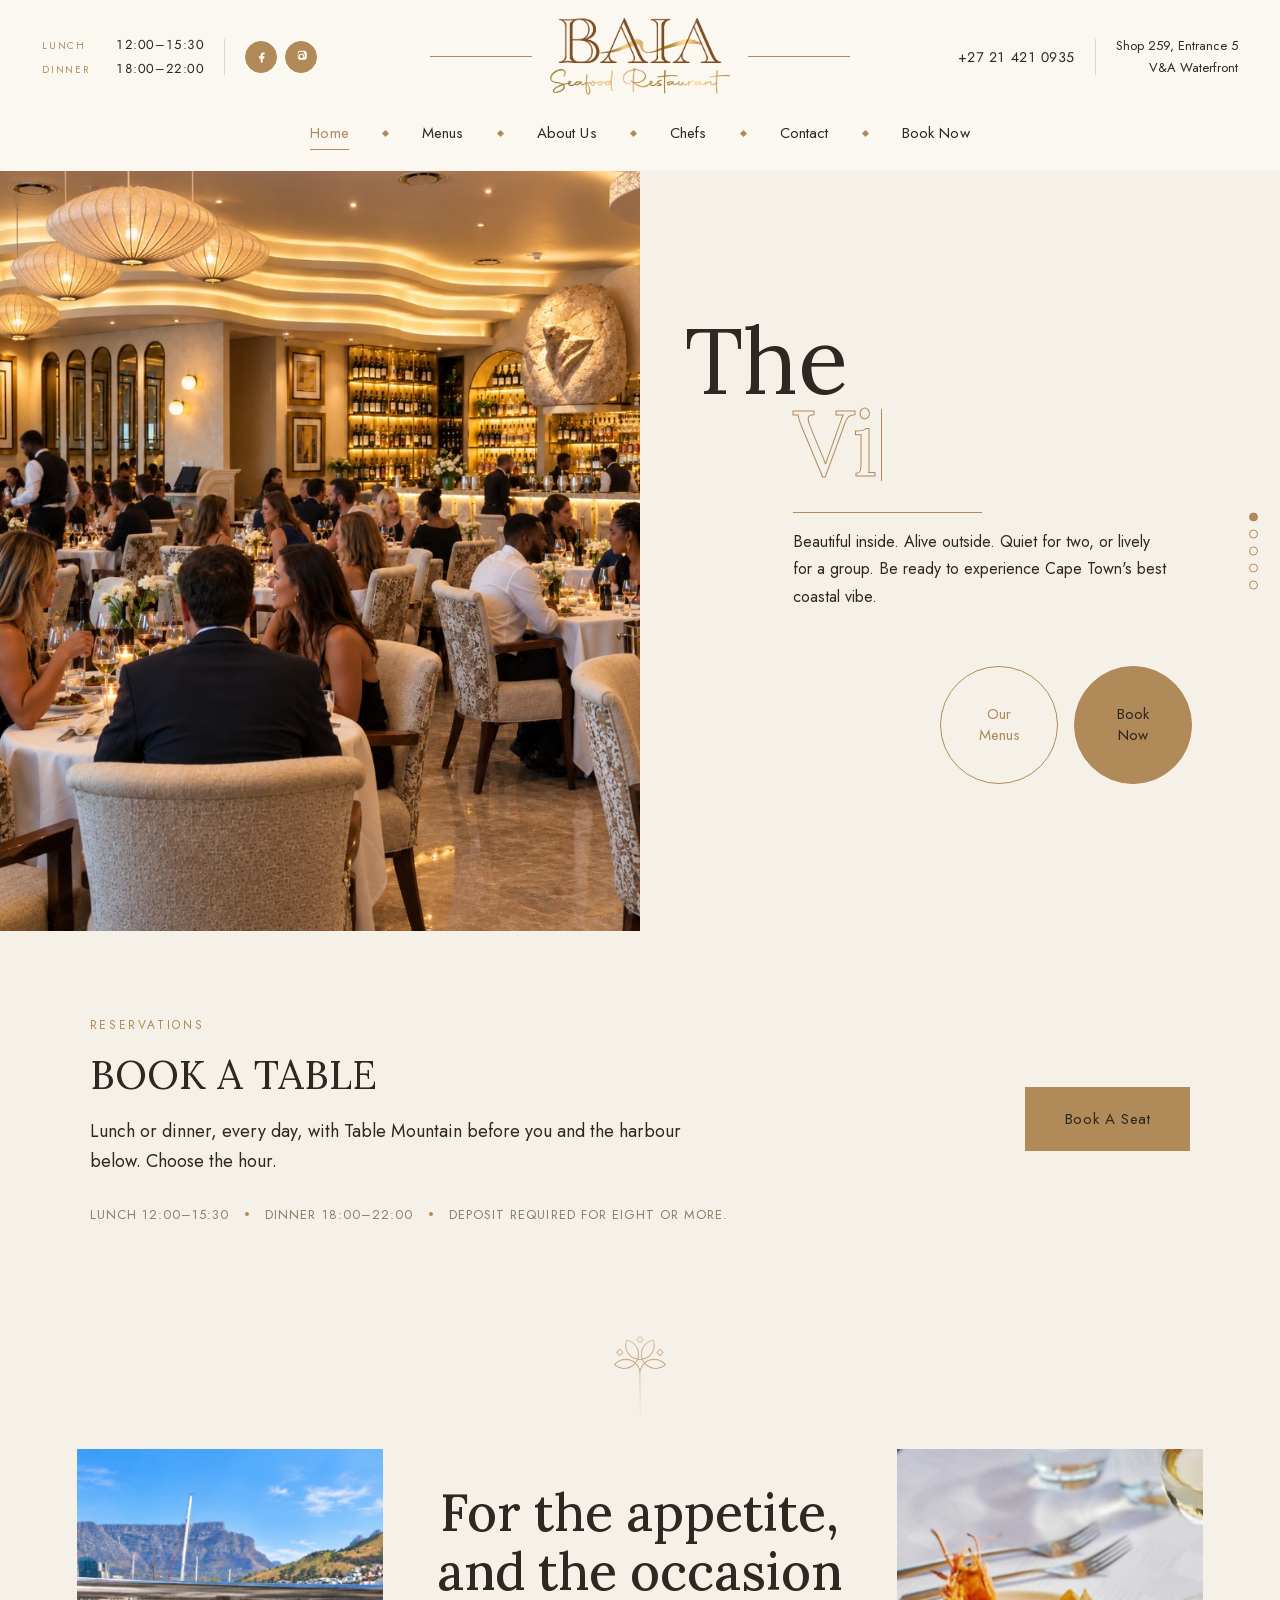
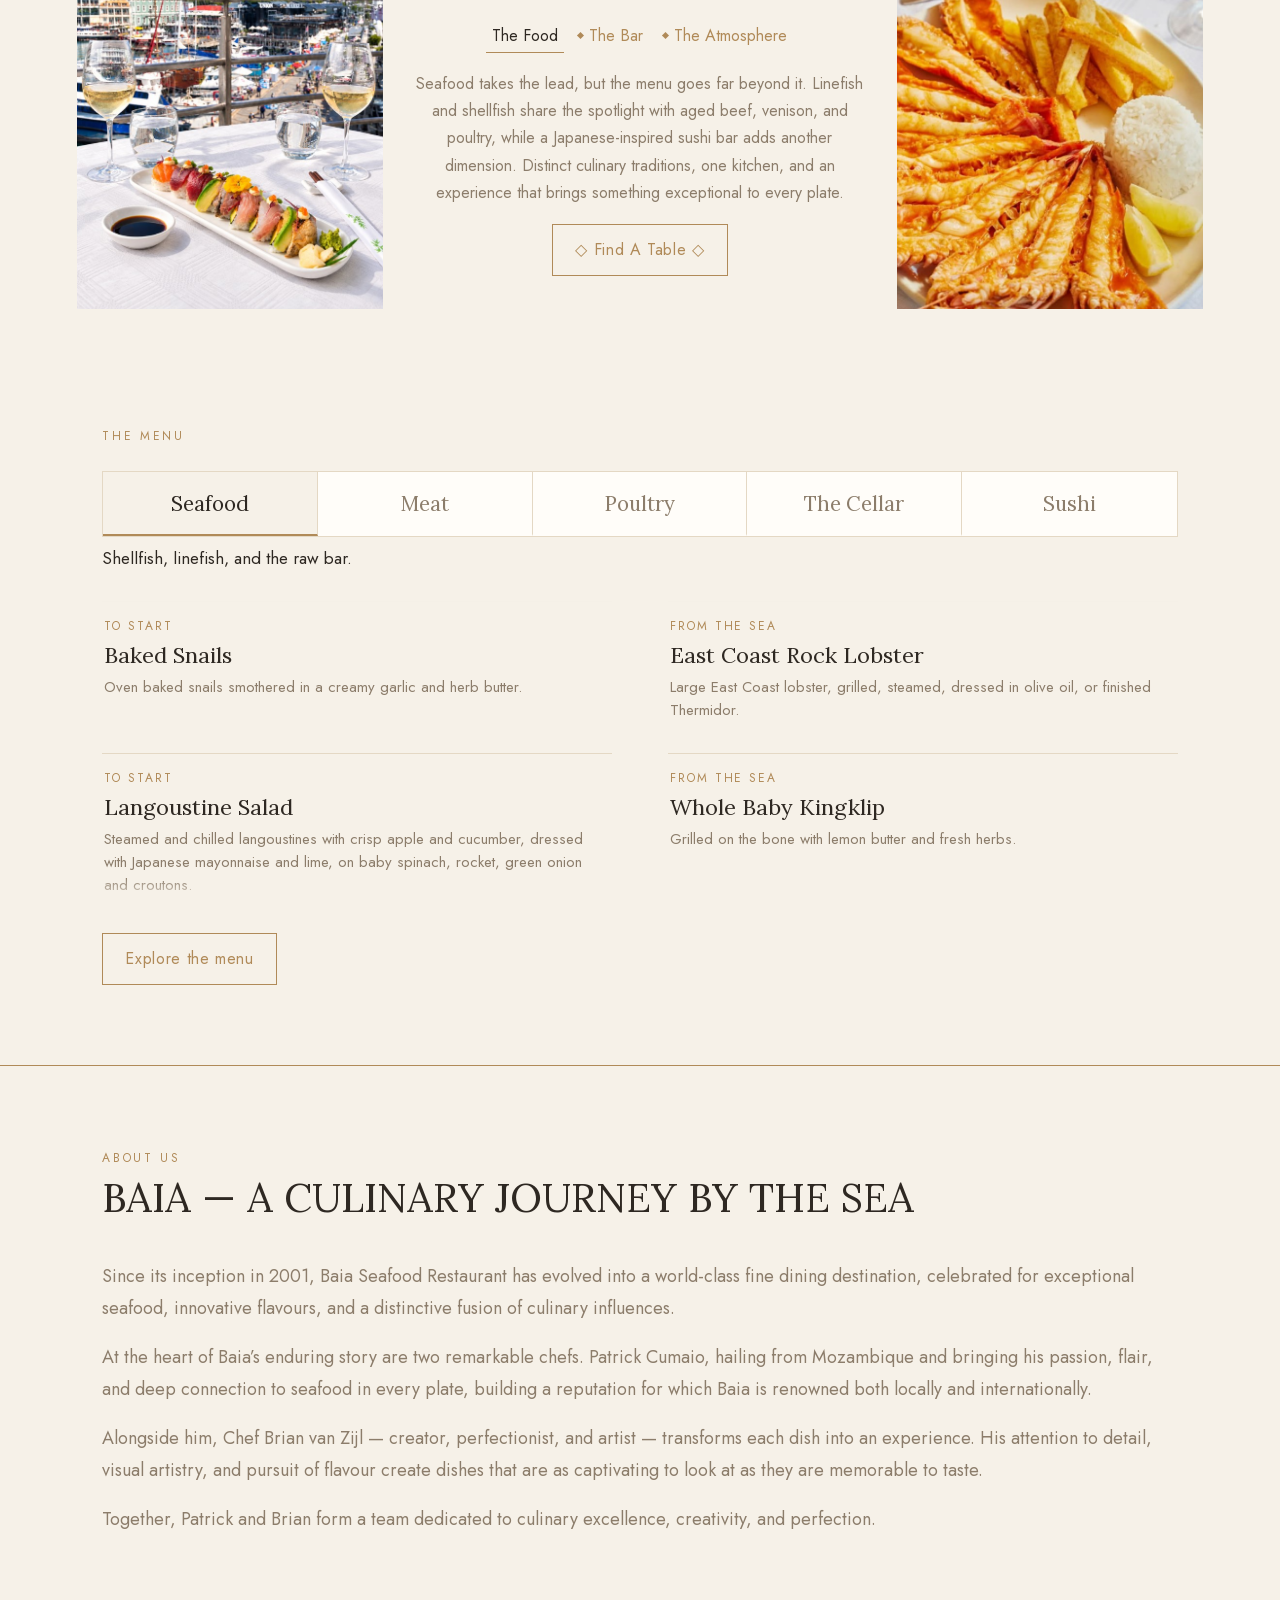
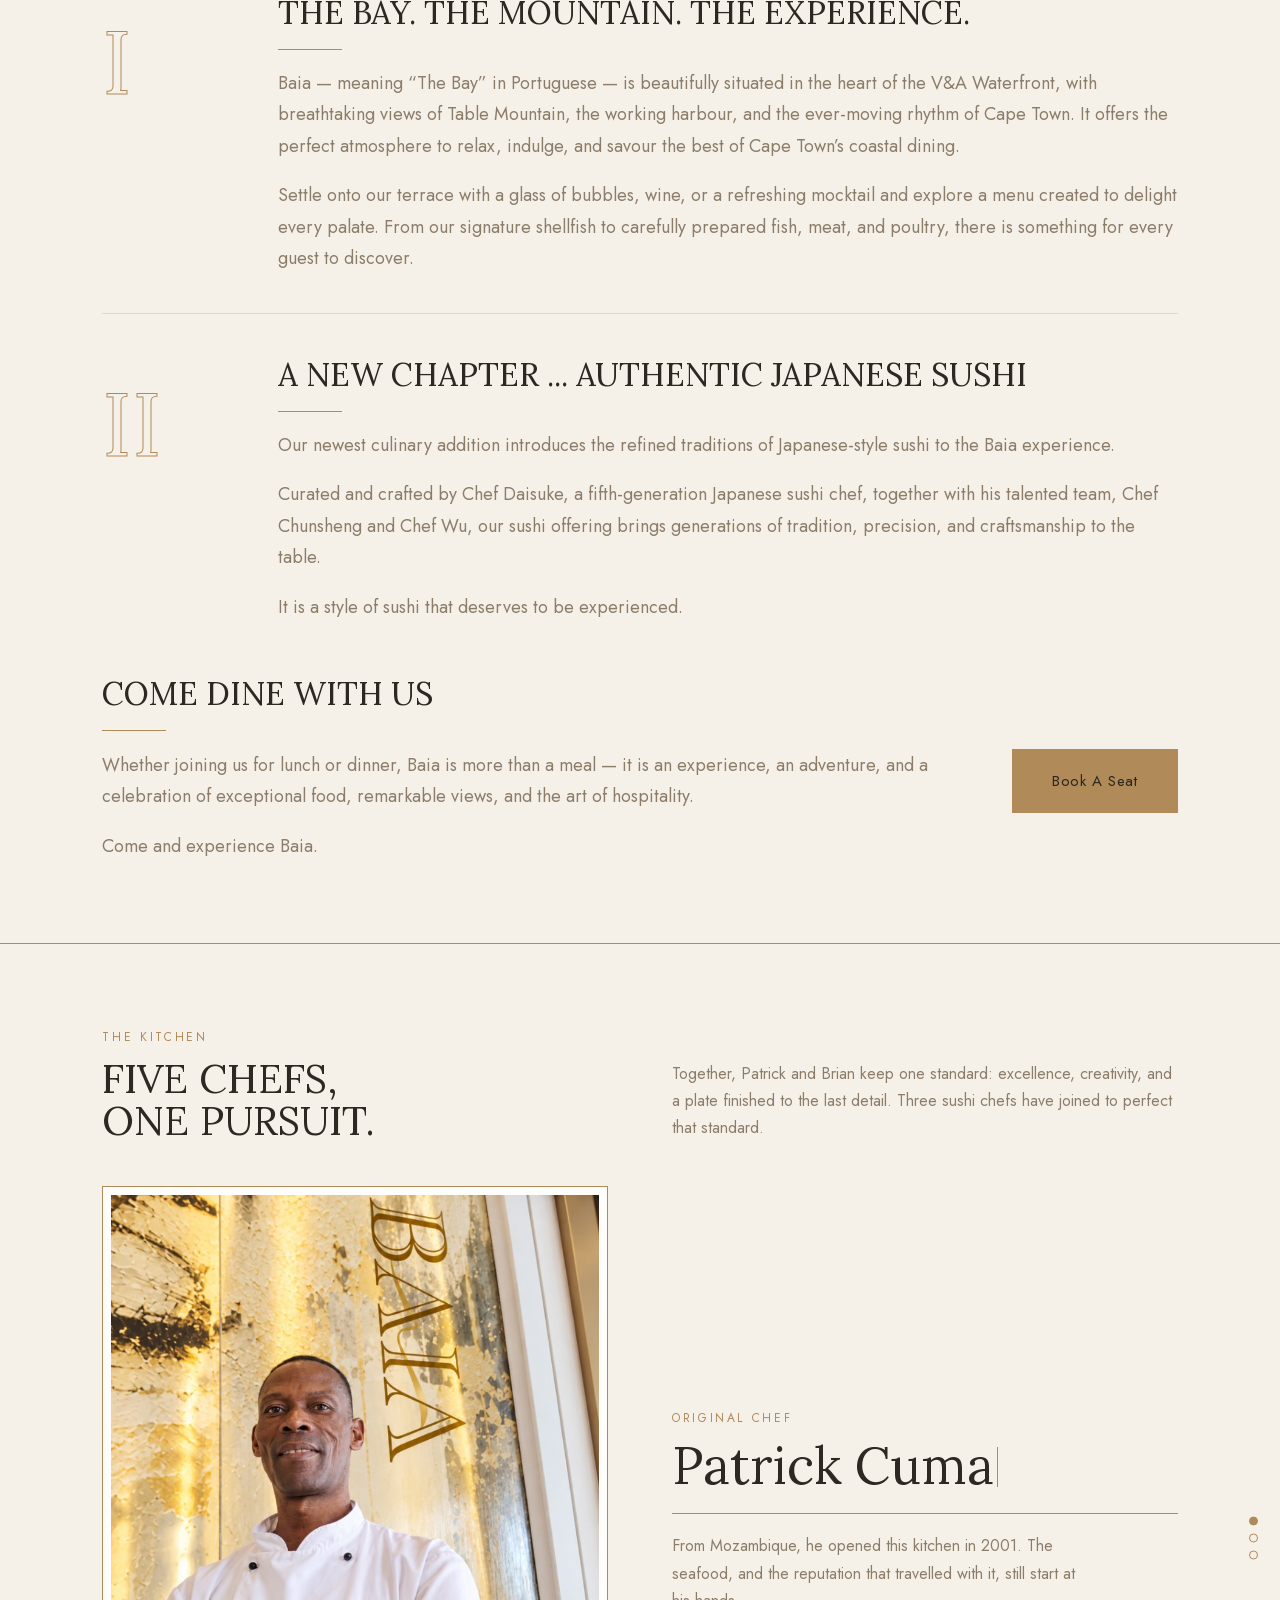
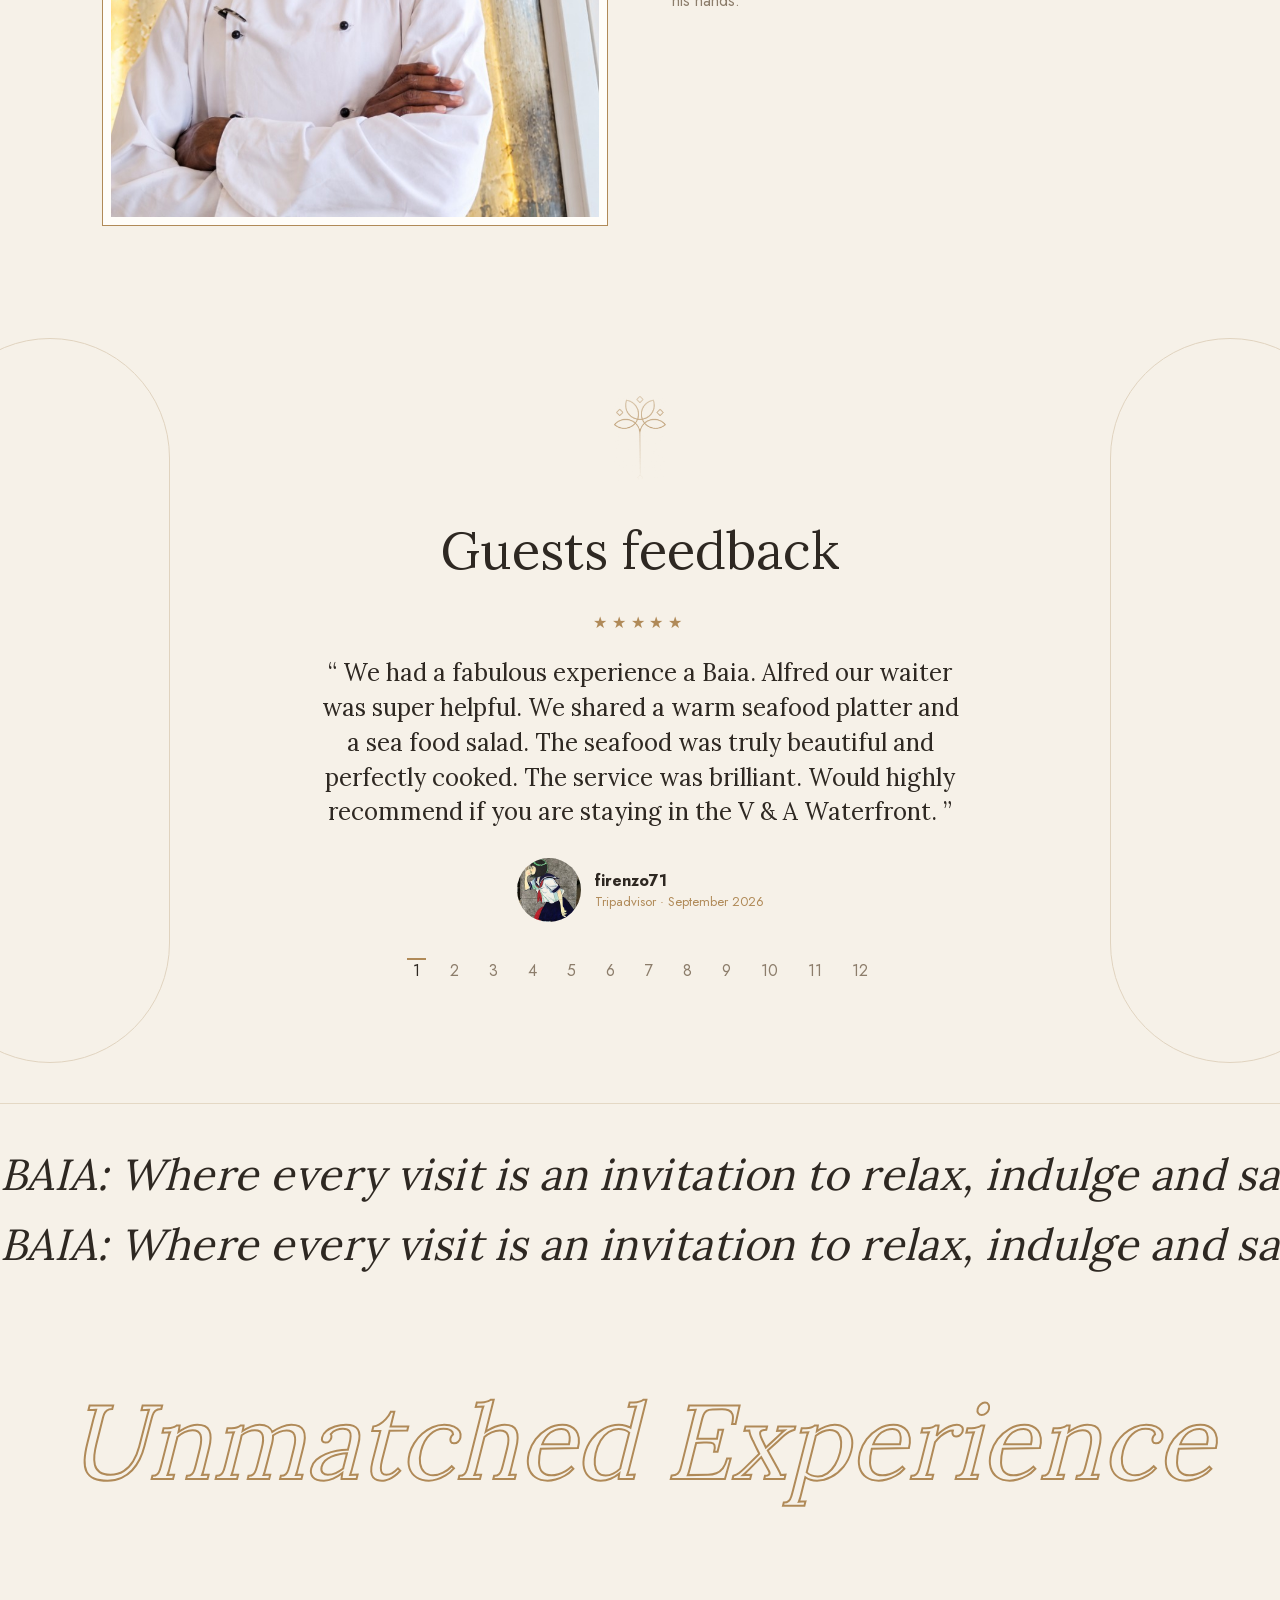
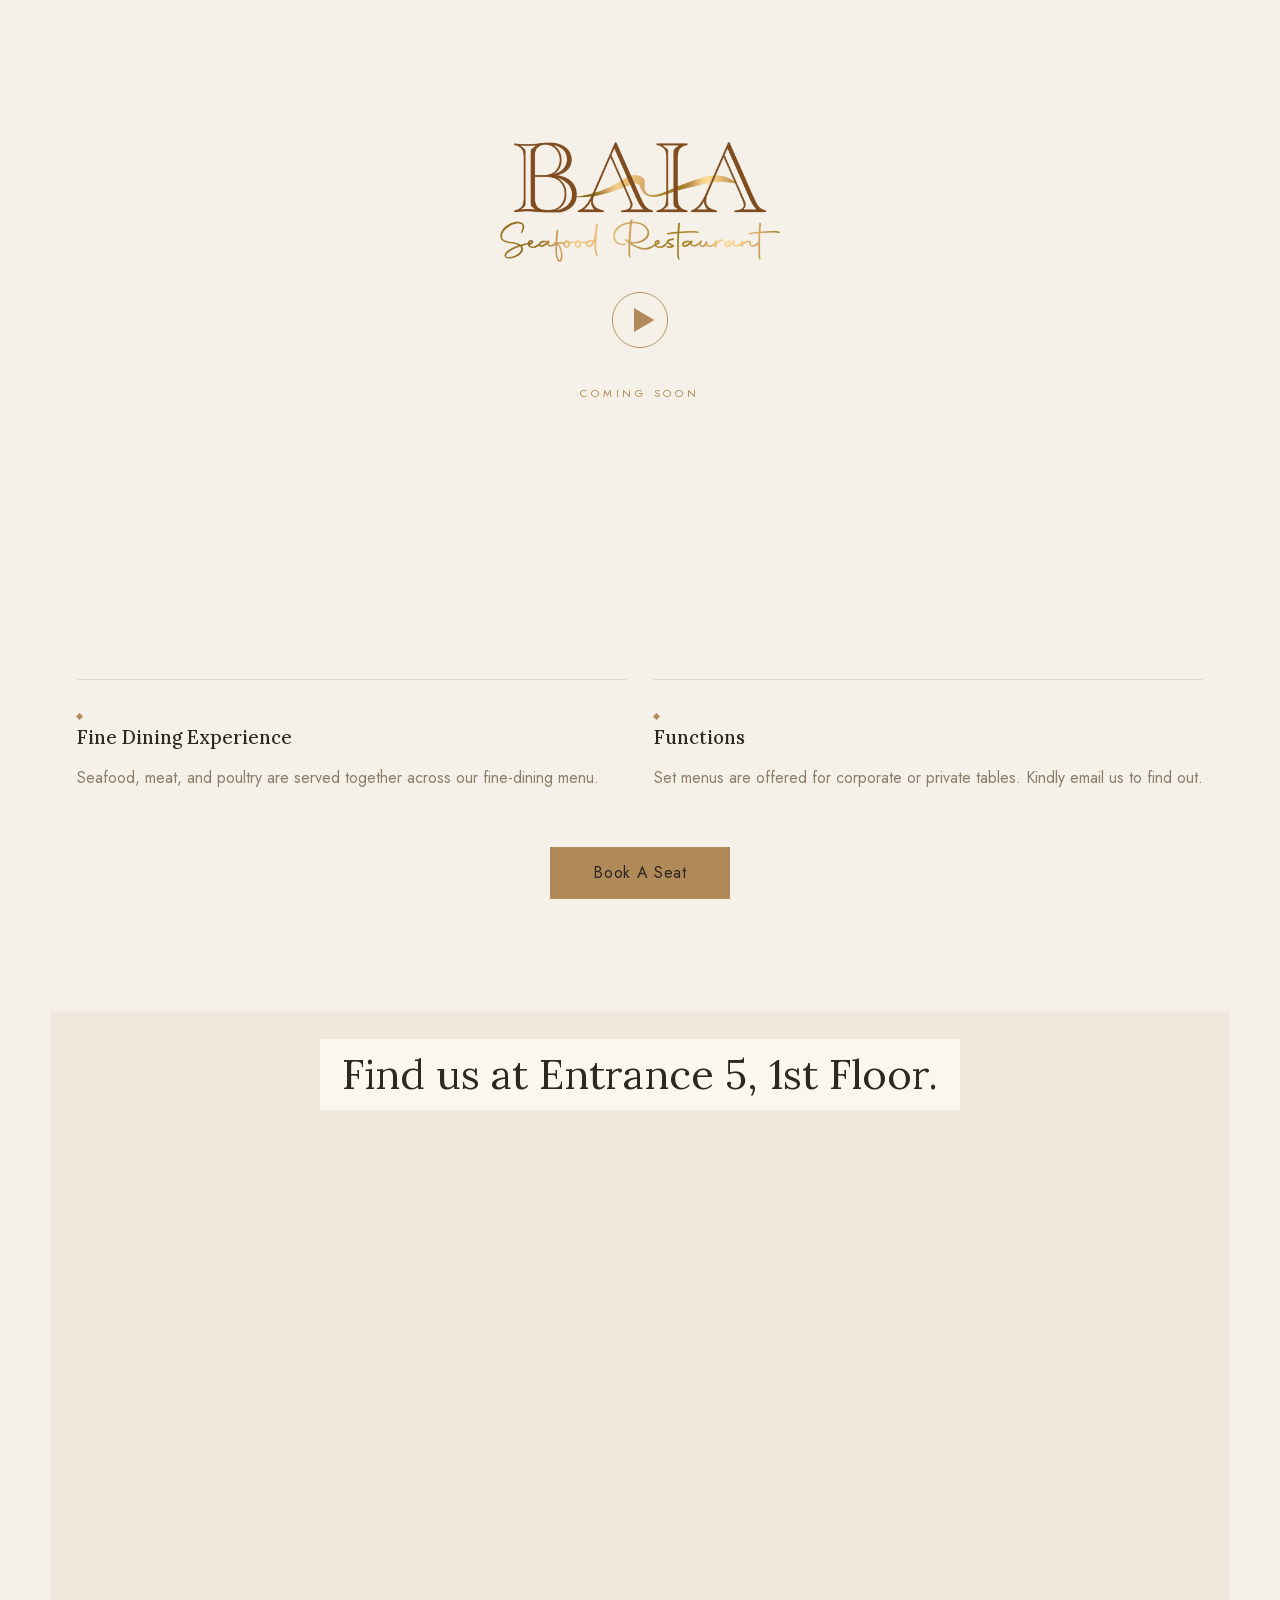
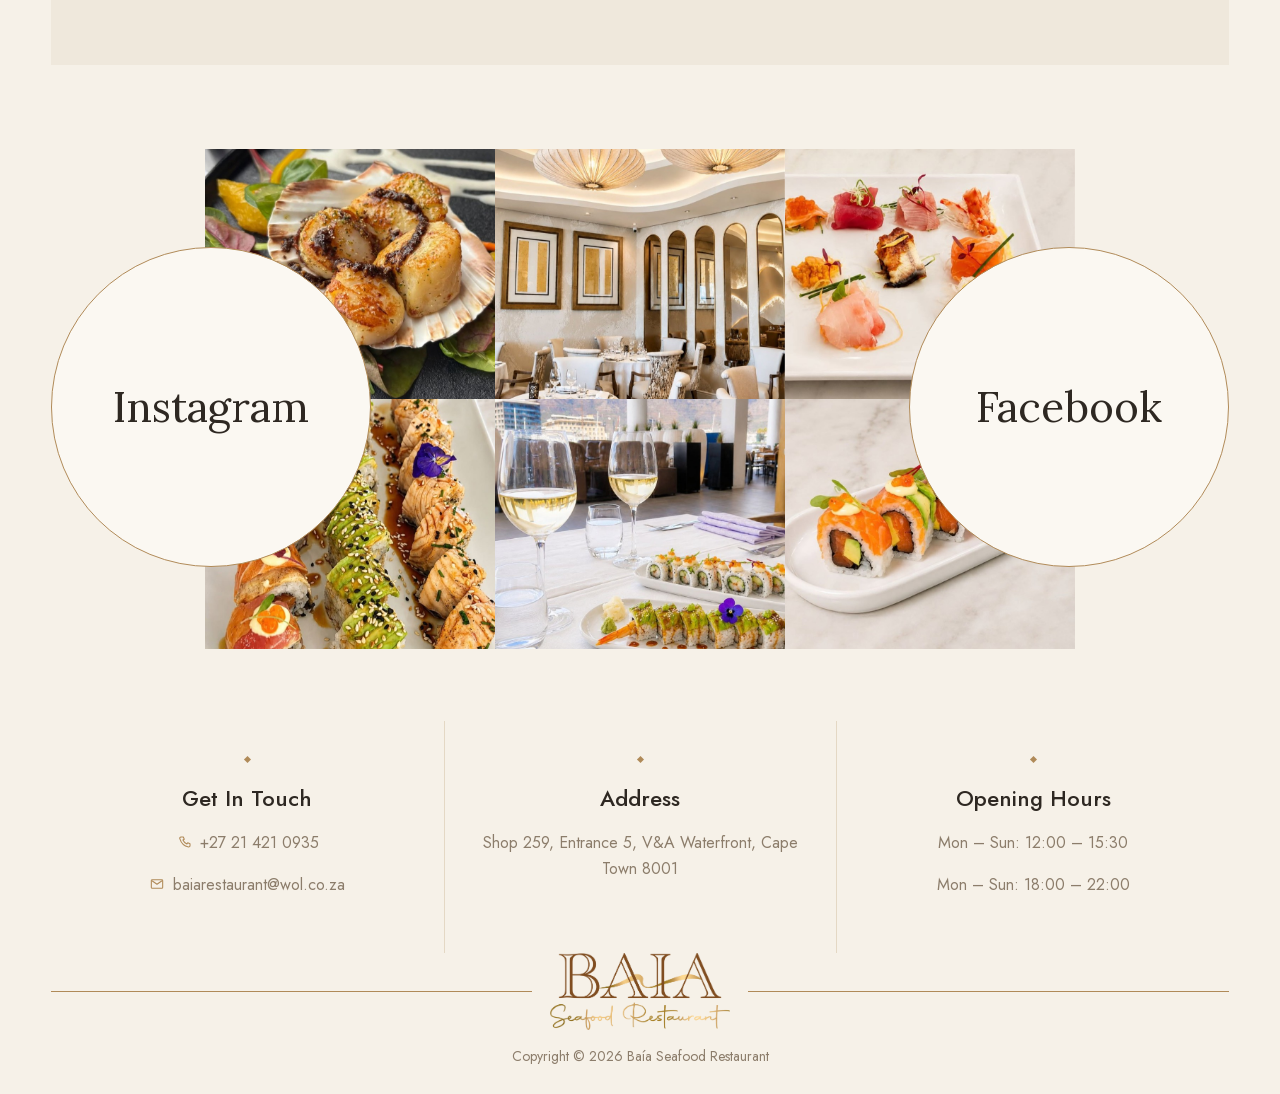
==== commit 9c208811: "Publish the latest home page. Co-authored-by: Cursor <cursoragent@cursor.com>" ====
--- a/index.html
+++ b/index.html
@@ -1 +1 @@
-<!DOCTYPE html><!--gZsR8Www2yfu3gCRG_91N--><html lang="en" class="__variable_c19f6d __variable_d8f060"><head><meta charSet="utf-8"/><meta name="viewport" content="width=device-width, initial-scale=1"/><link rel="preload" href="/_next/static/media/5c0c2bcbaa4149ca-s.p.woff2" as="font" crossorigin="" type="font/woff2"/><link rel="preload" href="/_next/static/media/9dd75fadc5b3df29-s.p.woff2" as="font" crossorigin="" type="font/woff2"/><link rel="preload" as="image" href="/brand/baia-logo.png?v=4"/><link rel="preload" as="image" href="/shapes/s-shape-1.png?v=3"/><link rel="preload" as="image" href="/dishes/terrace-sushi.jpg"/><link rel="preload" as="image" href="/atmosphere/dining-floor.jpg"/><link rel="preload" as="image" href="/atmosphere/terrace-tables.jpg"/><link rel="preload" as="image" href="/dishes/prawn-plate.jpg"/><link rel="preload" as="image" href="/atmosphere/hero-3.jpg?v=2"/><link rel="preload" as="image" href="/atmosphere/lantern-room.jpg"/><link rel="preload" as="image" href="/chefs/patrick.jpg"/><link rel="preload" as="image" href="/reviews/firenzo71.jpg"/><link rel="stylesheet" href="/_next/static/css/d8a044af33e7d7e5.css" data-precedence="next"/><link rel="preload" as="script" fetchPriority="low" href="/_next/static/chunks/webpack-75a5e3ce0c363631.js"/><script src="/_next/static/chunks/4bd1b696-c023c6e3521b1417.js" async=""></script><script src="/_next/static/chunks/255-9c0c72a5d4870e58.js" async=""></script><script src="/_next/static/chunks/main-app-c6679bb073e35617.js" async=""></script><script src="/_next/static/chunks/619-ba102abea3e3d0e4.js" async=""></script><script src="/_next/static/chunks/813-32474deafa5cc96c.js" async=""></script><script src="/_next/static/chunks/app/layout-e9a6f1c3f19a4385.js" async=""></script><script src="/_next/static/chunks/app/page-1adc7ee238f6346f.js" async=""></script><link rel="preload" as="image" href="/dishes/scallops.jpg"/><link rel="preload" as="image" href="/atmosphere/corner.jpg"/><link rel="preload" as="image" href="/dishes/sashimi.jpg"/><link rel="preload" as="image" href="/dishes/platter.jpg"/><link rel="preload" as="image" href="/atmosphere/terrace.jpg"/><link rel="preload" as="image" href="/dishes/rolls.jpg"/><meta name="next-size-adjust" content=""/><title>Baía Seafood Restaurant</title><meta name="description" content="Baía, pronounced Ba-hia, is a seafood restaurant upstairs at Entrance 5, V&amp;A Waterfront, Cape Town."/><script src="/_next/static/chunks/polyfills-42372ed130431b0a.js" noModule=""></script></head><body><div hidden=""><!--$--><!--/$--></div><div class="loader is-on" aria-hidden="false"><img class="logo " src="/brand/baia-logo.png?v=4" alt="Baía Seafood Restaurant"/></div><header class="site-header "><div class="utility"><div class="utility-side utility-left"><dl class="utility-hours"><div><dt>Lunch</dt><dd>12:00–15:30</dd></div><div><dt>Dinner</dt><dd>18:00–22:00</dd></div></dl><span class="utility-split" aria-hidden="true"></span><span class="follow"><a href="https://www.facebook.com/baiaseafoodrestaurant/" aria-label="Facebook" target="_blank" rel="noreferrer"><svg viewBox="0 0 24 24" aria-hidden="true"><path fill="currentColor" d="M14.8 8.4h2.3V5.4h-2.3c-2.5 0-4.1 1.6-4.1 4.2v1.9H8.2V15h2.5v6.6h3.2V15h2.4l.4-3.5h-2.8V9.7c0-.8.3-1.3 1.3-1.3z"></path></svg></a><a href="https://www.instagram.com/baiaseafoodrestaurant/" aria-label="Instagram" target="_blank" rel="noreferrer"><svg viewBox="0 0 24 24" aria-hidden="true"><path fill="currentColor" d="M12 7.6a4.4 4.4 0 1 0 0 8.8 4.4 4.4 0 0 0 0-8.8zm0 7.2a2.8 2.8 0 1 1 0-5.6 2.8 2.8 0 0 1 0 5.6zM17.2 7.1a1 1 0 1 1-2 0 1 1 0 0 1 2 0zM12 4.4c1.5 0 1.6 0 2.2.1.5 0 .9.1 1.2.2.4.2.6.3.9.6.2.2.4.5.6.9.1.3.2.7.2 1.2.1.6.1.7.1 2.2s0 1.6-.1 2.2c0 .5-.1.9-.2 1.2-.2.4-.4.6-.6.9-.3.2-.5.4-.9.6-.3.1-.7.2-1.2.2-.6.1-.7.1-2.2.1s-1.6 0-2.2-.1c-.5 0-.9-.1-1.2-.2-.4-.2-.6-.4-.9-.6-.2-.3-.4-.5-.6-.9-.1-.3-.2-.7-.2-1.2-.1-.6-.1-.7-.1-2.2s0-1.6.1-2.2c0-.5.1-.9.2-1.2.2-.4.4-.7.6-.9.3-.3.5-.4.9-.6.3-.1.7-.2 1.2-.2.6-.1.7-.1 2.2-.1zm0-1.6c-1.5 0-1.7 0-2.3.1-.6 0-1.1.1-1.5.3-.4.1-.8.4-1.1.7-.3.3-.6.7-.7 1.1-.2.4-.3.9-.3 1.5C6 7.1 6 7.3 6 8.8v2.4c0 1.5 0 1.7.1 2.3.1.6.1 1.1.3 1.5.1.4.4.8.7 1.1.3.3.7.6 1.1.7.4.2.9.3 1.5.3.6.1.8.1 2.3.1h2.4c1.5 0 1.7 0 2.3-.1.6 0 1.1-.1 1.5-.3.4-.1.8-.4 1.1-.7.3-.3.6-.7.7-1.1.2-.4.3-.9.3-1.5.1-.6.1-.8.1-2.3V8.8c0-1.5 0-1.7-.1-2.3 0-.6-.1-1.1-.3-1.5-.1-.4-.4-.8-.7-1.1-.3-.3-.7-.6-1.1-.7-.4-.2-.9-.3-1.5-.3-.6-.1-.8-.1-2.3-.1H12z"></path></svg></a></span></div><div class="utility-center"><span class="rule"></span><a class="utility-logo" aria-label="Baía home" href="/"><img class="logo " src="/brand/baia-logo.png?v=4" alt="Baía Seafood Restaurant"/></a><span class="rule"></span></div><div class="utility-side utility-right"><a class="utility-phone" href="tel:+27214210935">+27 21 421 0935</a><span class="utility-split" aria-hidden="true"></span><a class="utility-address" href="https://www.google.com/maps/search/?api=1&amp;query=Baia+Seafood+Restaurant+Shop+259+Entrance+5+V%26A+Waterfront+Cape+Town+8001" target="_blank" rel="noreferrer"><span>Shop 259, Entrance 5</span><span>V&amp;A Waterfront</span></a></div></div><div class="nav-bar"><a class="nav-logo" aria-label="Baía home" href="/"><img class="logo " src="/brand/baia-logo.png?v=4" alt="Baía Seafood Restaurant"/></a><button type="button" class="burger" aria-label="Open navigation"><span></span><span></span><span></span></button><nav class="main-nav" aria-label="Primary"><a class="is-active" href="/">Home</a><i class="diamond" aria-hidden="true"></i><a href="/#explore">Menus</a><i class="diamond" aria-hidden="true"></i><a href="/#about">About Us</a><i class="diamond" aria-hidden="true"></i><a href="/#chefs">Chefs</a><i class="diamond" aria-hidden="true"></i><a href="/#footer">Contact</a><i class="diamond" aria-hidden="true"></i><a href="https://www.dineplan.com/restaurant/baia-seafood-restaurant" target="_blank" rel="noreferrer">Book Now</a></nav><button type="button" class="dot-grid" aria-label="Open panel"><i></i><i></i><i></i><i></i><i></i><i></i><i></i><i></i><i></i></button></div></header><div class="offcanvas "><button type="button" class="sheet-close">Close</button><img class="logo " src="/brand/baia-logo.png?v=4" alt="Baía Seafood Restaurant"/><p>BAIA: Where every visit is an invitation to relax, indulge and savour the best of Cape Town&#x27;s coastal dining.</p><a class="off-line" href="tel:+27214210935"><svg viewBox="0 0 24 24" aria-hidden="true"><path fill="none" stroke="currentColor" stroke-width="1.6" stroke-linecap="round" stroke-linejoin="round" d="M8 3h3l1.4 3.4-2 1.2a12 12 0 0 0 6 6l1.2-2L21 13v3a2 2 0 0 1-2.2 2A17 17 0 0 1 6 6.2 2 2 0 0 1 8 3z"></path></svg>+27 21 421 0935</a><a class="off-line" href="mailto:baiarestaurant@wol.co.za"><svg viewBox="0 0 24 24" aria-hidden="true"><rect x="3.5" y="5.5" width="17" height="13" rx="1.4" fill="none" stroke="currentColor" stroke-width="1.6"></rect><path d="M4.5 7.2 12 12.4l7.5-5.2" fill="none" stroke="currentColor" stroke-width="1.6" stroke-linejoin="round"></path></svg>baiarestaurant@wol.co.za</a><a class="off-address" href="https://www.google.com/maps/search/?api=1&amp;query=Baia+Seafood+Restaurant+Shop+259+Entrance+5+V%26A+Waterfront+Cape+Town+8001" target="_blank" rel="noreferrer">Shop 259, Entrance 5, V&amp;A Waterfront, Cape Town 8001</a><div class="off-map"><iframe title="Map of Baía at the V&amp;A Waterfront" src="https://maps.google.com/maps?q=Shop%20259%20Entrance%205%20V%26A%20Waterfront%20Cape%20Town%208001&amp;z=16&amp;output=embed" loading="lazy"></iframe><a class="map-open" href="https://www.google.com/maps/search/?api=1&amp;query=Baia+Seafood+Restaurant+Shop+259+Entrance+5+V%26A+Waterfront+Cape+Town+8001" target="_blank" rel="noreferrer" aria-label="Open Shop 259, Entrance 5, V&amp;A Waterfront, Cape Town 8001 in Google Maps"></a></div><a class="btn-fill off-book" href="https://www.dineplan.com/restaurant/baia-seafood-restaurant" target="_blank" rel="noreferrer">Book Now</a></div><div class="cursor-outer" aria-hidden="true"></div><div class="cursor-inner" aria-hidden="true"></div><main><section class="hero"><div class="hero-photo"><div class="hero-depth"><div class="hero-frame is-on " style="background-image:url(/atmosphere/hero-4.jpg?v=2);opacity:1;z-index:3" aria-hidden="false"></div><div class="hero-frame  " style="background-image:url(/atmosphere/occasion.jpg);opacity:0;z-index:2" aria-hidden="true"></div><div class="hero-frame  " style="background-image:url(/atmosphere/hero-1.jpg?v=2);opacity:0;z-index:2" aria-hidden="true"></div><div class="hero-frame  " style="background-image:url(/atmosphere/hero-2.jpg?v=2);opacity:0;z-index:2" aria-hidden="true"></div><div class="hero-frame  " style="background-image:url(/atmosphere/hero-3.jpg?v=2);opacity:0;z-index:2" aria-hidden="true"></div></div></div><div class="hero-copy"><h1 aria-label="The Vibe"><span class="hero-line"><span class="hero-ghost" aria-hidden="true">The</span><span class="hero-live" aria-hidden="true"><i class="hero-caret"></i></span></span><span class="hero-line hero-outline"><span class="hero-ghost" aria-hidden="true">Vibe</span><span class="hero-live" aria-hidden="true"></span><span class="hero-meter" aria-hidden="true"><span style="animation-duration:9520ms"></span></span></span></h1><p>Beautiful inside. Alive outside. Quiet for two, or lively for a group. Be ready to experience Cape Town&#x27;s best coastal vibe.</p><div class="hero-actions"><a class="hero-circle" href="#explore">Our<br/>Menus</a><a class="hero-circle is-gold" href="https://www.dineplan.com/restaurant/baia-seafood-restaurant" target="_blank" rel="noreferrer">Book<br/>Now</a></div></div><div class="hero-dots" role="tablist" aria-label="Hero slides"><button type="button" class="is-on" aria-label="Slide 1"></button><button type="button" class="" aria-label="Slide 2"></button><button type="button" class="" aria-label="Slide 3"></button><button type="button" class="" aria-label="Slide 4"></button><button type="button" class="" aria-label="Slide 5"></button></div></section><section class="booking" id="book"><div class="booking-row"><div class="booking-copy"><p class="kicker">Reservations</p><h2>Book a table</h2><p>Lunch or dinner, every day, with Table Mountain before you and the harbour below. Choose the hour.</p><ul class="booking-facts"><li>Lunch 12:00–15:30</li><li>Dinner 18:00–22:00</li><li>Deposit required for eight or more.</li></ul></div><a class="btn-fill booking-cta" href="https://www.dineplan.com/restaurant/baia-seafood-restaurant" target="_blank" rel="noreferrer">Book A Seat</a></div></section><section class="story" id="story" style="--story-hold:7280ms"><div class="story-mark"><img class="floral" src="/shapes/s-shape-1.png?v=3" alt=""/></div><div class="reveal  story-grid"><div class="story-photo"><img class="is-on" src="/dishes/terrace-sushi.jpg" alt="Sushi on the terrace, with Table Mountain and the harbour" aria-hidden="false"/><img class="" src="/atmosphere/dining-floor.jpg" alt="The dining room" aria-hidden="true"/><img class="" src="/atmosphere/terrace-tables.jpg" alt="The terrace and Table Mountain" aria-hidden="true"/></div><div class="story-copy"><h2>For the appetite, and the occasion</h2><div class="tabs"><span><button type="button" class="is-on">The Food</button></span><span><i class="diamond" aria-hidden="true"></i><button type="button" class="">The Bar</button></span><span><i class="diamond" aria-hidden="true"></i><button type="button" class="">The Atmosphere</button></span></div><div class="story-body"><p class="is-in">Seafood takes the lead, but the menu goes far beyond it. Linefish and shellfish share the spotlight with aged beef, venison, and poultry, while a Japanese-inspired sushi bar adds another dimension. Distinct culinary traditions, one kitchen, and an experience that brings something exceptional to every plate.</p></div><a class="btn-line" href="https://www.dineplan.com/restaurant/baia-seafood-restaurant" target="_blank" rel="noreferrer">◇ Find A Table ◇</a></div><div class="story-photo"><img class="is-on" src="/dishes/prawn-plate.jpg" alt="Prawns with rice and chips" aria-hidden="false"/><img class="" src="/atmosphere/hero-3.jpg?v=2" alt="The wine wall" aria-hidden="true"/><img class="" src="/atmosphere/lantern-room.jpg" alt="The dining room in the evening" aria-hidden="true"/></div></div></section><section class="menu-explore" id="explore" aria-label="The menu"><div class="menu-head"><p class="kicker">The menu</p><div class="menu-chapters" role="tablist" aria-label="Menu chapters"><button type="button" role="tab" id="chapter-seafood" aria-selected="true" aria-controls="explore-panel" tabindex="0" class="is-on"><span>Seafood</span></button><button type="button" role="tab" id="chapter-meat" aria-selected="false" aria-controls="explore-panel" tabindex="-1" class=""><span>Meat</span></button><button type="button" role="tab" id="chapter-poultry" aria-selected="false" aria-controls="explore-panel" tabindex="-1" class=""><span>Poultry</span></button><button type="button" role="tab" id="chapter-cellar" aria-selected="false" aria-controls="explore-panel" tabindex="-1" class=""><span>The Cellar</span></button><button type="button" role="tab" id="chapter-sushi" aria-selected="false" aria-controls="explore-panel" tabindex="-1" class=""><span>Sushi</span></button></div><p class="menu-intro">Shellfish, linefish, and the raw bar.</p></div><div class="menu-reel is-single is-still" id="explore-panel" role="tabpanel" aria-labelledby="chapter-seafood" style="--rows:2"></div><button type="button" class="btn-line" aria-haspopup="dialog" aria-expanded="false">Explore the menu</button></section><section class="about" id="about" aria-label="About us"><div class="about-lead"><p class="kicker">About us</p><h2><span class="about-line"><span>BAIA — A CULINARY JOURNEY BY THE SEA</span></span></h2></div><div class="about-prose"><p>Since its inception in 2001, Baia Seafood Restaurant has evolved into a world-class fine dining destination, celebrated for exceptional seafood, innovative flavours, and a distinctive fusion of culinary influences.</p><p>At the heart of Baia’s enduring story are two remarkable chefs. Patrick Cumaio, hailing from Mozambique and bringing his passion, flair, and deep connection to seafood in every plate, building a reputation for which Baia is renowned both locally and internationally.</p><p>Alongside him, Chef Brian van Zijl — creator, perfectionist, and artist — transforms each dish into an experience. His attention to detail, visual artistry, and pursuit of flavour create dishes that are as captivating to look at as they are memorable to taste.</p><p>Together, Patrick and Brian form a team dedicated to culinary excellence, creativity, and perfection.</p></div><div class="about-spread"><article><span class="about-mark" aria-hidden="true">I</span><div class="about-copy"><h3>THE BAY. THE MOUNTAIN. THE EXPERIENCE.</h3><p>Baia — meaning “The Bay” in Portuguese — is beautifully situated in the heart of the V&amp;A Waterfront, with breathtaking views of Table Mountain, the working harbour, and the ever-moving rhythm of Cape Town. It offers the perfect atmosphere to relax, indulge, and savour the best of Cape Town’s coastal dining.</p><p>Settle onto our terrace with a glass of bubbles, wine, or a refreshing mocktail and explore a menu created to delight every palate. From our signature shellfish to carefully prepared fish, meat, and poultry, there is something for every guest to discover.</p></div></article><article><span class="about-mark" aria-hidden="true">II</span><div class="about-copy"><h3>A NEW CHAPTER ... AUTHENTIC JAPANESE SUSHI</h3><p>Our newest culinary addition introduces the refined traditions of Japanese-style sushi to the Baia experience.</p><p>Curated and crafted by Chef Daisuke, a fifth-generation Japanese sushi chef, together with his talented team, Chef Chunsheng and Chef Wu, our sushi offering brings generations of tradition, precision, and craftsmanship to the table.</p><p>It is a style of sushi that deserves to be experienced.</p></div></article></div><div class="about-close"><h3>COME DINE WITH US</h3><div class="about-close-line"><p>Whether joining us for lunch or dinner, Baia is more than a meal — it is an experience, an adventure, and a celebration of exceptional food, remarkable views, and the art of hospitality.</p><a class="btn-fill booking-cta" href="https://www.dineplan.com/restaurant/baia-seafood-restaurant" target="_blank" rel="noreferrer">Book A Seat</a></div><p>Come and experience Baia.</p></div></section><section class="chefs" id="chefs" aria-label="The chefs"><div class="chefs-head"><div><p class="kicker">The kitchen</p><h2>Five chefs,<br/>one pursuit.</h2></div><p>Together, Patrick and Brian keep one standard: excellence, creativity, and a plate finished to the last detail. Three sushi chefs have joined to perfect that standard.</p></div><div class="chef-show"><div class="chef-stage"><div class="chef-layer is-in"><div class="chef-frame"><img src="/chefs/patrick.jpg" alt=""/></div><div class="chef-copy"><p class="kicker">Original chef</p><h3 aria-label="Patrick Cumaio"><span class="chef-name-ghost" aria-hidden="true">Patrick Cumaio</span><span class="chef-name-live" aria-hidden="true">Patrick Cumaio</span></h3><div class="chef-line" aria-hidden="true"><span></span></div><p>From Mozambique, he opened this kitchen in 2001. The seafood, and the reputation that travelled with it, still start at his hands.</p></div></div></div><div class="chef-dots" role="tablist" aria-label="Chefs"><button type="button" class="is-on" aria-label="Patrick Cumaio"></button><button type="button" class="" aria-label="Brian Van Zijl"></button><button type="button" class="" aria-label="Sushi Chefs"></button></div></div></section><section class="quotes"><div class="frame frame-l"></div><div class="frame frame-r"></div><div class="story-mark"><img class="floral" src="/shapes/s-shape-1.png?v=3" alt=""/></div><h2 class="quotes-title">Guests feedback</h2><a class="quotes-link" href="https://www.tripadvisor.com/ShowUserReviews-g312659-d786129-r1079598096-Baia_Seafood_Restaurant-Cape_Town_Central_Western_Cape.html" target="_blank" rel="noreferrer" aria-label="Read firenzo71&#x27;s review on Tripadvisor"><p class="stars" aria-hidden="true">★★★★★</p><blockquote>“ <!-- -->We had a fabulous experience a Baia. Alfred our waiter was super helpful. We shared a warm seafood platter and a sea food salad. The seafood was truly beautiful and perfectly cooked. The service was brilliant. Would highly recommend if you are staying in the V &amp; A Waterfront.<!-- --> ”</blockquote><figure><img src="/reviews/firenzo71.jpg" alt="firenzo71"/><figcaption><strong>firenzo71</strong><span>Tripadvisor<!-- --> · <!-- -->September 2026</span></figcaption></figure></a><div class="pager"><button type="button" class="is-on">1</button><button type="button" class="">2</button><button type="button" class="">3</button><button type="button" class="">4</button><button type="button" class="">5</button><button type="button" class="">6</button><button type="button" class="">7</button><button type="button" class="">8</button><button type="button" class="">9</button><button type="button" class="">10</button><button type="button" class="">11</button><button type="button" class="">12</button></div></section><section class="marquee" aria-label="BAIA: Where every visit is an invitation to relax, indulge and savour the best of Cape Town&#x27;s coastal dining."><div class="marquee-row"><div class="marquee-track" aria-hidden="true"><span class="marquee-item"><em>BAIA: Where every visit is an invitation to relax, indulge and savour the best of Cape Town&#x27;s coastal dining.</em><i class="diamond"></i></span><span class="marquee-item"><em>BAIA: Where every visit is an invitation to relax, indulge and savour the best of Cape Town&#x27;s coastal dining.</em><i class="diamond"></i></span><span class="marquee-item"><em>BAIA: Where every visit is an invitation to relax, indulge and savour the best of Cape Town&#x27;s coastal dining.</em><i class="diamond"></i></span><span class="marquee-item"><em>BAIA: Where every visit is an invitation to relax, indulge and savour the best of Cape Town&#x27;s coastal dining.</em><i class="diamond"></i></span></div></div><div class="marquee-row marquee-row-rev"><div class="marquee-track" aria-hidden="true"><span class="marquee-item"><em>BAIA: Where every visit is an invitation to relax, indulge and savour the best of Cape Town&#x27;s coastal dining.</em><i class="diamond"></i></span><span class="marquee-item"><em>BAIA: Where every visit is an invitation to relax, indulge and savour the best of Cape Town&#x27;s coastal dining.</em><i class="diamond"></i></span><span class="marquee-item"><em>BAIA: Where every visit is an invitation to relax, indulge and savour the best of Cape Town&#x27;s coastal dining.</em><i class="diamond"></i></span><span class="marquee-item"><em>BAIA: Where every visit is an invitation to relax, indulge and savour the best of Cape Town&#x27;s coastal dining.</em><i class="diamond"></i></span></div></div></section><section class="video-block"><h2 class="video-word">Unmatched Experience</h2><div class="video-stage"><div class="video-cinema is-still"><img class="video-logo" src="/brand/baia-logo.png?v=4" alt=""/><div class="play-btn" aria-hidden="true"><span class="play-mark" aria-hidden="true"><svg viewBox="0 0 120 120"><circle class="play-ring" cx="60" cy="60" r="46" fill="none" stroke="currentColor" stroke-width="1.5"></circle><path class="play-triangle" d="M50 40 L84 60 L50 80 Z" fill="currentColor"></path></svg></span></div><p class="video-soon">Coming soon</p></div></div></section><section class="services" aria-label="The house"><div class="services-row"><article><i class="diamond" aria-hidden="true"></i><h3>Fine Dining Experience</h3><p>Seafood, meat, and poultry are served together across our fine-dining menu.</p></article><article><i class="diamond" aria-hidden="true"></i><h3>Functions</h3><p>Set menus are offered for corporate or private tables. Kindly email us to find out.</p></article></div><a class="btn-fill services-book" href="https://www.dineplan.com/restaurant/baia-seafood-restaurant" target="_blank" rel="noreferrer">Book A Seat</a></section><section class="location" id="visit"><div class="loc-top"><div class="map-wrap"><iframe title="Map of Baía at the V&amp;A Waterfront" src="https://maps.google.com/maps?q=Shop%20259%20Entrance%205%20V%26A%20Waterfront%20Cape%20Town%208001&amp;z=16&amp;output=embed" loading="lazy"></iframe><h2 class="map-title">Find us at Entrance 5, 1st Floor.</h2><a class="map-open" href="https://www.google.com/maps/search/?api=1&amp;query=Baia+Seafood+Restaurant+Shop+259+Entrance+5+V%26A+Waterfront+Cape+Town+8001" target="_blank" rel="noreferrer" aria-label="Open Shop 259, Entrance 5, V&amp;A Waterfront, Cape Town 8001 in Google Maps"></a></div></div></section><section class="instagram" id="instagram"><a class="ig-badge" href="https://www.instagram.com/baiaseafoodrestaurant/" target="_blank" rel="noreferrer">Instagram</a><a class="ig-badge is-facebook" href="https://www.facebook.com/baiaseafoodrestaurant/" target="_blank" rel="noreferrer">Facebook</a><div class="ig-grid"><a href="https://www.instagram.com/baiaseafoodrestaurant/" target="_blank" rel="noreferrer"><img src="/dishes/scallops.jpg" alt=""/></a><a href="https://www.instagram.com/baiaseafoodrestaurant/" target="_blank" rel="noreferrer"><img src="/atmosphere/corner.jpg" alt=""/></a><a href="https://www.instagram.com/baiaseafoodrestaurant/" target="_blank" rel="noreferrer"><img src="/dishes/sashimi.jpg" alt=""/></a><a href="https://www.instagram.com/baiaseafoodrestaurant/" target="_blank" rel="noreferrer"><img src="/dishes/platter.jpg" alt=""/></a><a href="https://www.instagram.com/baiaseafoodrestaurant/" target="_blank" rel="noreferrer"><img src="/atmosphere/terrace.jpg" alt=""/></a><a href="https://www.instagram.com/baiaseafoodrestaurant/" target="_blank" rel="noreferrer"><img src="/dishes/rolls.jpg" alt=""/></a></div></section><!--$--><!--/$--></main><footer class="site-footer" id="footer"><div class="foot-grid"><section><i class="diamond" aria-hidden="true"></i><h2>Get In Touch</h2><p class="foot-contact"><svg viewBox="0 0 24 24" aria-hidden="true"><path fill="none" stroke="currentColor" stroke-width="1.6" stroke-linecap="round" stroke-linejoin="round" d="M8 3h3l1.4 3.4-2 1.2a12 12 0 0 0 6 6l1.2-2L21 13v3a2 2 0 0 1-2.2 2A17 17 0 0 1 6 6.2 2 2 0 0 1 8 3z"></path></svg><a href="tel:+27214210935">+27 21 421 0935</a></p><p class="foot-contact"><svg viewBox="0 0 24 24" aria-hidden="true"><rect x="3.5" y="5.5" width="17" height="13" rx="1.4" fill="none" stroke="currentColor" stroke-width="1.6"></rect><path d="M4.5 7.2 12 12.4l7.5-5.2" fill="none" stroke="currentColor" stroke-width="1.6" stroke-linejoin="round"></path></svg><a href="mailto:baiarestaurant@wol.co.za">baiarestaurant@wol.co.za</a></p></section><section><i class="diamond" aria-hidden="true"></i><h2>Address</h2><p>Shop 259, Entrance 5, V&amp;A Waterfront, Cape Town 8001</p></section><section><i class="diamond" aria-hidden="true"></i><h2>Opening Hours</h2><p class="copper">Mon – Sun: 12:00 – 15:30</p><p class="copper">Mon – Sun: 18:00 – 22:00</p></section></div><div class="foot-logo"><img class="logo " src="/brand/baia-logo.png?v=4" alt="Baía Seafood Restaurant"/></div><div class="foot-bottom"><p>Copyright © <!-- -->2026<!-- --> <!-- -->Baía Seafood Restaurant</p></div></footer><button type="button" class="to-top " aria-label="Back to top">↑</button><script src="/_next/static/chunks/webpack-75a5e3ce0c363631.js" id="_R_" async=""></script><script>(self.__next_f=self.__next_f||[]).push([0])</script><script>self.__next_f.push([1,"1:\"$Sreact.fragment\"\n2:I[1421,[\"619\",\"static/chunks/619-ba102abea3e3d0e4.js\",\"813\",\"static/chunks/813-32474deafa5cc96c.js\",\"177\",\"static/chunks/app/layout-e9a6f1c3f19a4385.js\"],\"Shell\"]\n3:I[9766,[],\"\"]\n4:I[8924,[],\"\"]\n5:I[6965,[\"619\",\"static/chunks/619-ba102abea3e3d0e4.js\",\"813\",\"static/chunks/813-32474deafa5cc96c.js\",\"974\",\"static/chunks/app/page-1adc7ee238f6346f.js\"],\"HomeView\"]\n6:I[4431,[],\"OutletBoundary\"]\n8:I[5278,[],\"AsyncMetadataOutlet\"]\na:I[4431,[],\"ViewportBoundary\"]\nc:I[4431,[],\"MetadataBoundary\"]\nd:\"$Sreact.suspense\"\nf:I[7150,[],\"\"]\n:HL[\"/_next/static/media/5c0c2bcbaa4149ca-s.p.woff2\",\"font\",{\"crossOrigin\":\"\",\"type\":\"font/woff2\"}]\n:HL[\"/_next/static/media/9dd75fadc5b3df29-s.p.woff2\",\"font\",{\"crossOrigin\":\"\",\"type\":\"font/woff2\"}]\n:HL[\"/_next/static/css/d8a044af33e7d7e5.css\",\"style\"]\n"])</script><script>self.__next_f.push([1,"0:{\"P\":null,\"b\":\"gZsR8Www2yfu3gCRG_91N\",\"p\":\"\",\"c\":[\"\",\"\"],\"i\":false,\"f\":[[[\"\",{\"children\":[\"__PAGE__\",{}]},\"$undefined\",\"$undefined\",true],[\"\",[\"$\",\"$1\",\"c\",{\"children\":[[[\"$\",\"link\",\"0\",{\"rel\":\"stylesheet\",\"href\":\"/_next/static/css/d8a044af33e7d7e5.css\",\"precedence\":\"next\",\"crossOrigin\":\"$undefined\",\"nonce\":\"$undefined\"}]],[\"$\",\"html\",null,{\"lang\":\"en\",\"className\":\"__variable_c19f6d __variable_d8f060\",\"suppressHydrationWarning\":true,\"children\":[\"$\",\"body\",null,{\"suppressHydrationWarning\":true,\"children\":[\"$\",\"$L2\",null,{\"children\":[\"$\",\"$L3\",null,{\"parallelRouterKey\":\"children\",\"error\":\"$undefined\",\"errorStyles\":\"$undefined\",\"errorScripts\":\"$undefined\",\"template\":[\"$\",\"$L4\",null,{}],\"templateStyles\":\"$undefined\",\"templateScripts\":\"$undefined\",\"notFound\":[[[\"$\",\"title\",null,{\"children\":\"404: This page could not be found.\"}],[\"$\",\"div\",null,{\"style\":{\"fontFamily\":\"system-ui,\\\"Segoe UI\\\",Roboto,Helvetica,Arial,sans-serif,\\\"Apple Color Emoji\\\",\\\"Segoe UI Emoji\\\"\",\"height\":\"100vh\",\"textAlign\":\"center\",\"display\":\"flex\",\"flexDirection\":\"column\",\"alignItems\":\"center\",\"justifyContent\":\"center\"},\"children\":[\"$\",\"div\",null,{\"children\":[[\"$\",\"style\",null,{\"dangerouslySetInnerHTML\":{\"__html\":\"body{color:#000;background:#fff;margin:0}.next-error-h1{border-right:1px solid rgba(0,0,0,.3)}@media (prefers-color-scheme:dark){body{color:#fff;background:#000}.next-error-h1{border-right:1px solid rgba(255,255,255,.3)}}\"}}],[\"$\",\"h1\",null,{\"className\":\"next-error-h1\",\"style\":{\"display\":\"inline-block\",\"margin\":\"0 20px 0 0\",\"padding\":\"0 23px 0 0\",\"fontSize\":24,\"fontWeight\":500,\"verticalAlign\":\"top\",\"lineHeight\":\"49px\"},\"children\":404}],[\"$\",\"div\",null,{\"style\":{\"display\":\"inline-block\"},\"children\":[\"$\",\"h2\",null,{\"style\":{\"fontSize\":14,\"fontWeight\":400,\"lineHeight\":\"49px\",\"margin\":0},\"children\":\"This page could not be found.\"}]}]]}]}]],[]],\"forbidden\":\"$undefined\",\"unauthorized\":\"$undefined\"}]}]}]}]]}],{\"children\":[\"__PAGE__\",[\"$\",\"$1\",\"c\",{\"children\":[[\"$\",\"$L5\",null,{}],null,[\"$\",\"$L6\",null,{\"children\":[\"$L7\",[\"$\",\"$L8\",null,{\"promise\":\"$@9\"}]]}]]}],{},null,false]},null,false],[\"$\",\"$1\",\"h\",{\"children\":[null,[[\"$\",\"$La\",null,{\"children\":\"$Lb\"}],[\"$\",\"meta\",null,{\"name\":\"next-size-adjust\",\"content\":\"\"}]],[\"$\",\"$Lc\",null,{\"children\":[\"$\",\"div\",null,{\"hidden\":true,\"children\":[\"$\",\"$d\",null,{\"fallback\":null,\"children\":\"$Le\"}]}]}]]}],false]],\"m\":\"$undefined\",\"G\":[\"$f\",[]],\"s\":false,\"S\":true}\n"])</script><script>self.__next_f.push([1,"b:[[\"$\",\"meta\",\"0\",{\"charSet\":\"utf-8\"}],[\"$\",\"meta\",\"1\",{\"name\":\"viewport\",\"content\":\"width=device-width, initial-scale=1\"}]]\n7:null\n"])</script><script>self.__next_f.push([1,"9:{\"metadata\":[[\"$\",\"title\",\"0\",{\"children\":\"Baía Seafood Restaurant\"}],[\"$\",\"meta\",\"1\",{\"name\":\"description\",\"content\":\"Baía, pronounced Ba-hia, is a seafood restaurant upstairs at Entrance 5, V\u0026A Waterfront, Cape Town.\"}]],\"error\":null,\"digest\":\"$undefined\"}\n"])</script><script>self.__next_f.push([1,"e:\"$9:metadata\"\n"])</script></body></html>+<!DOCTYPE html><!--tbGNmmiroVIZ7YdvEYCg_--><html lang="en" class="__variable_c19f6d __variable_d8f060"><head><meta charSet="utf-8"/><meta name="viewport" content="width=device-width, initial-scale=1"/><link rel="preload" href="/_next/static/media/5c0c2bcbaa4149ca-s.p.woff2" as="font" crossorigin="" type="font/woff2"/><link rel="preload" href="/_next/static/media/9dd75fadc5b3df29-s.p.woff2" as="font" crossorigin="" type="font/woff2"/><link rel="preload" as="image" href="/brand/baia-logo.png?v=4"/><link rel="preload" as="image" href="/shapes/s-shape-1.png?v=3"/><link rel="preload" as="image" href="/dishes/terrace-sushi.jpg"/><link rel="preload" as="image" href="/atmosphere/dining-floor.jpg"/><link rel="preload" as="image" href="/atmosphere/terrace-tables.jpg"/><link rel="preload" as="image" href="/dishes/prawn-plate.jpg"/><link rel="preload" as="image" href="/atmosphere/hero-3.jpg?v=2"/><link rel="preload" as="image" href="/atmosphere/lantern-room.jpg"/><link rel="preload" as="image" href="/chefs/patrick.jpg"/><link rel="preload" as="image" href="/reviews/firenzo71.jpg"/><link rel="stylesheet" href="/_next/static/css/3f67ad1ce07af3d0.css" data-precedence="next"/><link rel="preload" as="script" fetchPriority="low" href="/_next/static/chunks/webpack-75a5e3ce0c363631.js"/><script src="/_next/static/chunks/4bd1b696-c023c6e3521b1417.js" async=""></script><script src="/_next/static/chunks/255-9c0c72a5d4870e58.js" async=""></script><script src="/_next/static/chunks/main-app-c6679bb073e35617.js" async=""></script><script src="/_next/static/chunks/619-ba102abea3e3d0e4.js" async=""></script><script src="/_next/static/chunks/813-32474deafa5cc96c.js" async=""></script><script src="/_next/static/chunks/app/layout-e9a6f1c3f19a4385.js" async=""></script><script src="/_next/static/chunks/app/page-422f054b7180be2b.js" async=""></script><link rel="preload" as="image" href="/dishes/scallops.jpg"/><link rel="preload" as="image" href="/atmosphere/corner.jpg"/><link rel="preload" as="image" href="/dishes/sashimi.jpg"/><link rel="preload" as="image" href="/dishes/platter.jpg"/><link rel="preload" as="image" href="/atmosphere/terrace.jpg"/><link rel="preload" as="image" href="/dishes/rolls.jpg"/><meta name="next-size-adjust" content=""/><title>Baía Seafood Restaurant</title><meta name="description" content="Baía, pronounced Ba-hia, is a seafood restaurant upstairs at Entrance 5, V&amp;A Waterfront, Cape Town."/><script src="/_next/static/chunks/polyfills-42372ed130431b0a.js" noModule=""></script></head><body><div hidden=""><!--$--><!--/$--></div><div class="loader is-on" aria-hidden="false"><img class="logo " src="/brand/baia-logo.png?v=4" alt="Baía Seafood Restaurant"/></div><header class="site-header "><div class="utility"><div class="utility-side utility-left"><dl class="utility-hours"><div><dt>Lunch</dt><dd>12:00–15:30</dd></div><div><dt>Dinner</dt><dd>18:00–22:00</dd></div></dl><span class="utility-split" aria-hidden="true"></span><span class="follow"><a href="https://www.facebook.com/baiaseafoodrestaurant/" aria-label="Facebook" target="_blank" rel="noreferrer"><svg viewBox="0 0 24 24" aria-hidden="true"><path fill="currentColor" d="M14.8 8.4h2.3V5.4h-2.3c-2.5 0-4.1 1.6-4.1 4.2v1.9H8.2V15h2.5v6.6h3.2V15h2.4l.4-3.5h-2.8V9.7c0-.8.3-1.3 1.3-1.3z"></path></svg></a><a href="https://www.instagram.com/baiaseafoodrestaurant/" aria-label="Instagram" target="_blank" rel="noreferrer"><svg viewBox="0 0 24 24" aria-hidden="true"><path fill="currentColor" d="M12 7.6a4.4 4.4 0 1 0 0 8.8 4.4 4.4 0 0 0 0-8.8zm0 7.2a2.8 2.8 0 1 1 0-5.6 2.8 2.8 0 0 1 0 5.6zM17.2 7.1a1 1 0 1 1-2 0 1 1 0 0 1 2 0zM12 4.4c1.5 0 1.6 0 2.2.1.5 0 .9.1 1.2.2.4.2.6.3.9.6.2.2.4.5.6.9.1.3.2.7.2 1.2.1.6.1.7.1 2.2s0 1.6-.1 2.2c0 .5-.1.9-.2 1.2-.2.4-.4.6-.6.9-.3.2-.5.4-.9.6-.3.1-.7.2-1.2.2-.6.1-.7.1-2.2.1s-1.6 0-2.2-.1c-.5 0-.9-.1-1.2-.2-.4-.2-.6-.4-.9-.6-.2-.3-.4-.5-.6-.9-.1-.3-.2-.7-.2-1.2-.1-.6-.1-.7-.1-2.2s0-1.6.1-2.2c0-.5.1-.9.2-1.2.2-.4.4-.7.6-.9.3-.3.5-.4.9-.6.3-.1.7-.2 1.2-.2.6-.1.7-.1 2.2-.1zm0-1.6c-1.5 0-1.7 0-2.3.1-.6 0-1.1.1-1.5.3-.4.1-.8.4-1.1.7-.3.3-.6.7-.7 1.1-.2.4-.3.9-.3 1.5C6 7.1 6 7.3 6 8.8v2.4c0 1.5 0 1.7.1 2.3.1.6.1 1.1.3 1.5.1.4.4.8.7 1.1.3.3.7.6 1.1.7.4.2.9.3 1.5.3.6.1.8.1 2.3.1h2.4c1.5 0 1.7 0 2.3-.1.6 0 1.1-.1 1.5-.3.4-.1.8-.4 1.1-.7.3-.3.6-.7.7-1.1.2-.4.3-.9.3-1.5.1-.6.1-.8.1-2.3V8.8c0-1.5 0-1.7-.1-2.3 0-.6-.1-1.1-.3-1.5-.1-.4-.4-.8-.7-1.1-.3-.3-.7-.6-1.1-.7-.4-.2-.9-.3-1.5-.3-.6-.1-.8-.1-2.3-.1H12z"></path></svg></a></span></div><div class="utility-center"><span class="rule"></span><a class="utility-logo" aria-label="Baía home" href="/"><img class="logo " src="/brand/baia-logo.png?v=4" alt="Baía Seafood Restaurant"/></a><span class="rule"></span></div><div class="utility-side utility-right"><a class="utility-phone" href="tel:+27214210935">+27 21 421 0935</a><span class="utility-split" aria-hidden="true"></span><a class="utility-address" href="https://www.google.com/maps/search/?api=1&amp;query=Baia+Seafood+Restaurant+Shop+259+Entrance+5+V%26A+Waterfront+Cape+Town+8001" target="_blank" rel="noreferrer"><span>Shop 259, Entrance 5</span><span>V&amp;A Waterfront</span></a></div></div><div class="nav-bar"><a class="nav-logo" aria-label="Baía home" href="/"><img class="logo " src="/brand/baia-logo.png?v=4" alt="Baía Seafood Restaurant"/></a><button type="button" class="burger" aria-label="Open navigation"><span></span><span></span><span></span></button><nav class="main-nav" aria-label="Primary"><a class="is-active" href="/">Home</a><i class="diamond" aria-hidden="true"></i><a href="/#explore">Menus</a><i class="diamond" aria-hidden="true"></i><a href="/#about">About Us</a><i class="diamond" aria-hidden="true"></i><a href="/#chefs">Chefs</a><i class="diamond" aria-hidden="true"></i><a href="/#footer">Contact</a><i class="diamond" aria-hidden="true"></i><a href="https://www.dineplan.com/restaurant/baia-seafood-restaurant" target="_blank" rel="noreferrer">Book Now</a></nav><button type="button" class="dot-grid" aria-label="Open panel"><i></i><i></i><i></i><i></i><i></i><i></i><i></i><i></i><i></i></button></div></header><div class="offcanvas "><button type="button" class="sheet-close">Close</button><img class="logo " src="/brand/baia-logo.png?v=4" alt="Baía Seafood Restaurant"/><p>BAIA: Where every visit is an invitation to relax, indulge and savour the best of Cape Town&#x27;s coastal dining.</p><a class="off-line" href="tel:+27214210935"><svg viewBox="0 0 24 24" aria-hidden="true"><path fill="none" stroke="currentColor" stroke-width="1.6" stroke-linecap="round" stroke-linejoin="round" d="M8 3h3l1.4 3.4-2 1.2a12 12 0 0 0 6 6l1.2-2L21 13v3a2 2 0 0 1-2.2 2A17 17 0 0 1 6 6.2 2 2 0 0 1 8 3z"></path></svg>+27 21 421 0935</a><a class="off-line" href="mailto:baiarestaurant@wol.co.za"><svg viewBox="0 0 24 24" aria-hidden="true"><rect x="3.5" y="5.5" width="17" height="13" rx="1.4" fill="none" stroke="currentColor" stroke-width="1.6"></rect><path d="M4.5 7.2 12 12.4l7.5-5.2" fill="none" stroke="currentColor" stroke-width="1.6" stroke-linejoin="round"></path></svg>baiarestaurant@wol.co.za</a><a class="off-address" href="https://www.google.com/maps/search/?api=1&amp;query=Baia+Seafood+Restaurant+Shop+259+Entrance+5+V%26A+Waterfront+Cape+Town+8001" target="_blank" rel="noreferrer">Shop 259, Entrance 5, V&amp;A Waterfront, Cape Town 8001</a><div class="off-map"><iframe title="Map of Baía at the V&amp;A Waterfront" src="https://maps.google.com/maps?q=Shop%20259%20Entrance%205%20V%26A%20Waterfront%20Cape%20Town%208001&amp;z=16&amp;output=embed" loading="lazy"></iframe><a class="map-open" href="https://www.google.com/maps/search/?api=1&amp;query=Baia+Seafood+Restaurant+Shop+259+Entrance+5+V%26A+Waterfront+Cape+Town+8001" target="_blank" rel="noreferrer" aria-label="Open Shop 259, Entrance 5, V&amp;A Waterfront, Cape Town 8001 in Google Maps"></a></div><a class="btn-fill off-book" href="https://www.dineplan.com/restaurant/baia-seafood-restaurant" target="_blank" rel="noreferrer">Book Now</a></div><div class="cursor-outer" aria-hidden="true"></div><div class="cursor-inner" aria-hidden="true"></div><main><section class="hero"><div class="hero-photo"><div class="hero-depth"><div class="hero-frame is-on " style="background-image:url(/atmosphere/hero-4.jpg?v=2);opacity:1;z-index:3" aria-hidden="false"></div><div class="hero-frame  " style="background-image:url(/atmosphere/occasion.jpg);opacity:0;z-index:2" aria-hidden="true"></div><div class="hero-frame  " style="background-image:url(/atmosphere/hero-1.jpg?v=2);opacity:0;z-index:2" aria-hidden="true"></div><div class="hero-frame  " style="background-image:url(/atmosphere/hero-2.jpg?v=2);opacity:0;z-index:2" aria-hidden="true"></div><div class="hero-frame  " style="background-image:url(/atmosphere/hero-3.jpg?v=2);opacity:0;z-index:2" aria-hidden="true"></div></div></div><div class="hero-copy"><h1 aria-label="The Vibe"><span class="hero-line"><span class="hero-ghost" aria-hidden="true">The</span><span class="hero-live" aria-hidden="true"><i class="hero-caret"></i></span></span><span class="hero-line hero-outline"><span class="hero-ghost" aria-hidden="true">Vibe</span><span class="hero-live" aria-hidden="true"></span><span class="hero-meter" aria-hidden="true"><span style="animation-duration:9520ms"></span></span></span></h1><p>Beautiful inside. Alive outside. Quiet for two, or lively for a group. Be ready to experience Cape Town&#x27;s best coastal vibe.</p><div class="hero-actions"><a class="hero-circle" href="#explore">Our<br/>Menus</a><a class="hero-circle is-gold" href="https://www.dineplan.com/restaurant/baia-seafood-restaurant" target="_blank" rel="noreferrer">Book<br/>Now</a></div></div><div class="hero-dots" role="tablist" aria-label="Hero slides"><button type="button" class="is-on" aria-label="Slide 1"></button><button type="button" class="" aria-label="Slide 2"></button><button type="button" class="" aria-label="Slide 3"></button><button type="button" class="" aria-label="Slide 4"></button><button type="button" class="" aria-label="Slide 5"></button></div></section><section class="booking" id="book"><div class="booking-row"><div class="booking-copy"><p class="kicker">Reservations</p><h2>Book a table</h2><p>Lunch or dinner, every day, with Table Mountain before you and the harbour below. Choose the hour.</p><ul class="booking-facts"><li>Lunch 12:00–15:30</li><li>Dinner 18:00–22:00</li><li>Deposit required for eight or more.</li></ul></div><a class="btn-fill booking-cta" href="https://www.dineplan.com/restaurant/baia-seafood-restaurant" target="_blank" rel="noreferrer">Book A Seat</a></div></section><section class="story" id="story" style="--story-hold:7280ms"><div class="story-mark"><img class="floral" src="/shapes/s-shape-1.png?v=3" alt=""/></div><div class="reveal  story-grid"><div class="story-photo"><img class="is-on" src="/dishes/terrace-sushi.jpg" alt="Sushi on the terrace, with Table Mountain and the harbour" aria-hidden="false"/><img class="" src="/atmosphere/dining-floor.jpg" alt="The dining room" aria-hidden="true"/><img class="" src="/atmosphere/terrace-tables.jpg" alt="The terrace and Table Mountain" aria-hidden="true"/></div><div class="story-copy"><h2>For the appetite, and the occasion</h2><div class="tabs"><span><button type="button" class="is-on">The Food</button></span><span><i class="diamond" aria-hidden="true"></i><button type="button" class="">The Bar</button></span><span><i class="diamond" aria-hidden="true"></i><button type="button" class="">The Atmosphere</button></span></div><div class="story-body"><p class="is-in">Seafood takes the lead, but the menu goes far beyond it. Linefish and shellfish share the spotlight with aged beef, venison, and poultry, while a Japanese-inspired sushi bar adds another dimension. Distinct culinary traditions, one kitchen, and an experience that brings something exceptional to every plate.</p></div><a class="btn-line" href="https://www.dineplan.com/restaurant/baia-seafood-restaurant" target="_blank" rel="noreferrer">◇ Find A Table ◇</a></div><div class="story-photo"><img class="is-on" src="/dishes/prawn-plate.jpg" alt="Prawns with rice and chips" aria-hidden="false"/><img class="" src="/atmosphere/hero-3.jpg?v=2" alt="The wine wall" aria-hidden="true"/><img class="" src="/atmosphere/lantern-room.jpg" alt="The dining room in the evening" aria-hidden="true"/></div></div></section><section class="menu-explore" id="explore" aria-label="The menu"><div class="menu-head"><p class="kicker">The menu</p><div class="menu-chapters" role="tablist" aria-label="Menu chapters"><button type="button" role="tab" id="chapter-seafood" aria-selected="true" aria-controls="explore-panel" tabindex="0" class="is-on"><span>Seafood</span></button><button type="button" role="tab" id="chapter-meat" aria-selected="false" aria-controls="explore-panel" tabindex="-1" class=""><span>Meat</span></button><button type="button" role="tab" id="chapter-poultry" aria-selected="false" aria-controls="explore-panel" tabindex="-1" class=""><span>Poultry</span></button><button type="button" role="tab" id="chapter-cellar" aria-selected="false" aria-controls="explore-panel" tabindex="-1" class=""><span>The Cellar</span></button><button type="button" role="tab" id="chapter-sushi" aria-selected="false" aria-controls="explore-panel" tabindex="-1" class=""><span>Sushi</span></button></div><p class="menu-intro">Shellfish, linefish, and the raw bar.</p></div><div class="menu-reel is-single is-still" id="explore-panel" role="tabpanel" aria-labelledby="chapter-seafood" style="--rows:2"></div><button type="button" class="btn-line" aria-haspopup="dialog" aria-expanded="false">Explore the menu</button></section><section class="about" id="about" aria-label="About us"><div class="about-lead"><p class="kicker">About us</p><h2><span class="about-line"><span>BAIA — A CULINARY JOURNEY BY THE SEA</span></span></h2></div><div class="about-prose"><p>Since its inception in 2001, Baia Seafood Restaurant has evolved into a world-class fine dining destination, celebrated for exceptional seafood, innovative flavours, and a distinctive fusion of culinary influences.</p><p>At the heart of Baia’s enduring story are two remarkable chefs. Patrick Cumaio, hailing from Mozambique and bringing his passion, flair, and deep connection to seafood in every plate, building a reputation for which Baia is renowned both locally and internationally.</p><p>Alongside him, Chef Brian van Zijl — creator, perfectionist, and artist — transforms each dish into an experience. His attention to detail, visual artistry, and pursuit of flavour create dishes that are as captivating to look at as they are memorable to taste.</p><p>Together, Patrick and Brian form a team dedicated to culinary excellence, creativity, and perfection.</p></div><div class="about-spread"><article><span class="about-mark" aria-hidden="true">I</span><div class="about-copy"><h3>THE BAY. THE MOUNTAIN. THE EXPERIENCE.</h3><p>Baia — meaning “The Bay” in Portuguese — is beautifully situated in the heart of the V&amp;A Waterfront, with breathtaking views of Table Mountain, the working harbour, and the ever-moving rhythm of Cape Town. It offers the perfect atmosphere to relax, indulge, and savour the best of Cape Town’s coastal dining.</p><p>Settle onto our terrace with a glass of bubbles, wine, or a refreshing mocktail and explore a menu created to delight every palate. From our signature shellfish to carefully prepared fish, meat, and poultry, there is something for every guest to discover.</p></div></article><article><span class="about-mark" aria-hidden="true">II</span><div class="about-copy"><h3>A NEW CHAPTER ... AUTHENTIC JAPANESE SUSHI</h3><p>Our newest culinary addition introduces the refined traditions of Japanese-style sushi to the Baia experience.</p><p>Curated and crafted by Chef Daisuke, a fifth-generation Japanese sushi chef, together with his talented team, Chef Chunsheng and Chef Wu, our sushi offering brings generations of tradition, precision, and craftsmanship to the table.</p><p>It is a style of sushi that deserves to be experienced.</p></div></article></div><div class="about-close"><h3>COME DINE WITH US</h3><div class="about-close-line"><p>Whether joining us for lunch or dinner, Baia is more than a meal — it is an experience, an adventure, and a celebration of exceptional food, remarkable views, and the art of hospitality.</p><a class="btn-fill booking-cta" href="https://www.dineplan.com/restaurant/baia-seafood-restaurant" target="_blank" rel="noreferrer">Book A Seat</a></div><p>Come and experience Baia.</p></div></section><section class="chefs" id="chefs" aria-label="The chefs"><div class="chefs-head"><div><p class="kicker">The kitchen</p><h2>Five chefs,<br/>one pursuit.</h2></div><p>Together, Patrick and Brian keep one standard: excellence, creativity, and a plate finished to the last detail. Three sushi chefs have joined to perfect that standard.</p></div><div class="chef-show"><div class="chef-stage"><div class="chef-layer is-in"><div class="chef-frame"><img src="/chefs/patrick.jpg" alt=""/></div><div class="chef-copy"><p class="kicker">Original chef</p><h3 aria-label="Patrick Cumaio"><span class="chef-name-ghost" aria-hidden="true">Patrick Cumaio</span><span class="chef-name-live" aria-hidden="true">Patrick Cumaio</span></h3><div class="chef-line" aria-hidden="true"><span></span></div><p>From Mozambique, he opened this kitchen in 2001. The seafood, and the reputation that travelled with it, still start at his hands.</p></div></div></div><div class="chef-dots" role="tablist" aria-label="Chefs"><button type="button" class="is-on" aria-label="Patrick Cumaio"></button><button type="button" class="" aria-label="Brian Van Zijl"></button><button type="button" class="" aria-label="Sushi Chefs"></button></div></div></section><section class="quotes"><div class="frame frame-l"></div><div class="frame frame-r"></div><div class="story-mark"><img class="floral" src="/shapes/s-shape-1.png?v=3" alt=""/></div><h2 class="quotes-title">Guests feedback</h2><a class="quotes-link" href="https://www.tripadvisor.com/ShowUserReviews-g312659-d786129-r1079598096-Baia_Seafood_Restaurant-Cape_Town_Central_Western_Cape.html" target="_blank" rel="noreferrer" aria-label="Read firenzo71&#x27;s review on Tripadvisor"><p class="stars" aria-hidden="true">★★★★★</p><blockquote>“ <!-- -->We had a fabulous experience a Baia. Alfred our waiter was super helpful. We shared a warm seafood platter and a sea food salad. The seafood was truly beautiful and perfectly cooked. The service was brilliant. Would highly recommend if you are staying in the V &amp; A Waterfront.<!-- --> ”</blockquote><figure><img src="/reviews/firenzo71.jpg" alt="firenzo71"/><figcaption><strong>firenzo71</strong><span>Tripadvisor<!-- --> · <!-- -->September 2026</span></figcaption></figure></a><div class="pager"><button type="button" class="is-on">1</button><button type="button" class="">2</button><button type="button" class="">3</button><button type="button" class="">4</button><button type="button" class="">5</button><button type="button" class="">6</button><button type="button" class="">7</button><button type="button" class="">8</button><button type="button" class="">9</button><button type="button" class="">10</button><button type="button" class="">11</button><button type="button" class="">12</button></div></section><section class="marquee" aria-label="BAIA: Where every visit is an invitation to relax, indulge and savour the best of Cape Town&#x27;s coastal dining."><div class="marquee-row"><div class="marquee-track" aria-hidden="true"><span class="marquee-item"><em>BAIA: Where every visit is an invitation to relax, indulge and savour the best of Cape Town&#x27;s coastal dining.</em><i class="diamond"></i></span><span class="marquee-item"><em>BAIA: Where every visit is an invitation to relax, indulge and savour the best of Cape Town&#x27;s coastal dining.</em><i class="diamond"></i></span><span class="marquee-item"><em>BAIA: Where every visit is an invitation to relax, indulge and savour the best of Cape Town&#x27;s coastal dining.</em><i class="diamond"></i></span><span class="marquee-item"><em>BAIA: Where every visit is an invitation to relax, indulge and savour the best of Cape Town&#x27;s coastal dining.</em><i class="diamond"></i></span></div></div><div class="marquee-row marquee-row-rev"><div class="marquee-track" aria-hidden="true"><span class="marquee-item"><em>BAIA: Where every visit is an invitation to relax, indulge and savour the best of Cape Town&#x27;s coastal dining.</em><i class="diamond"></i></span><span class="marquee-item"><em>BAIA: Where every visit is an invitation to relax, indulge and savour the best of Cape Town&#x27;s coastal dining.</em><i class="diamond"></i></span><span class="marquee-item"><em>BAIA: Where every visit is an invitation to relax, indulge and savour the best of Cape Town&#x27;s coastal dining.</em><i class="diamond"></i></span><span class="marquee-item"><em>BAIA: Where every visit is an invitation to relax, indulge and savour the best of Cape Town&#x27;s coastal dining.</em><i class="diamond"></i></span></div></div></section><section class="video-block"><h2 class="video-word">Unmatched Experience</h2><div class="video-stage"><div class="video-cinema is-still"><img class="video-logo" src="/brand/baia-logo.png?v=4" alt=""/><div class="play-btn" aria-hidden="true"><span class="play-mark" aria-hidden="true"><svg viewBox="0 0 120 120"><circle class="play-ring" cx="60" cy="60" r="46" fill="none" stroke="currentColor" stroke-width="1.5"></circle><path class="play-triangle" d="M50 40 L84 60 L50 80 Z" fill="currentColor"></path></svg></span></div><p class="video-soon"><span>Coming soon</span></p></div></div></section><section class="services" aria-label="The house"><div class="services-row"><article><i class="diamond" aria-hidden="true"></i><h3>Fine Dining Experience</h3><p>Seafood, meat, and poultry are served together across our fine-dining menu.</p></article><article><i class="diamond" aria-hidden="true"></i><h3>Functions</h3><p>Set menus are offered for corporate or private tables. Kindly email us to find out.</p></article></div><a class="btn-fill services-book" href="https://www.dineplan.com/restaurant/baia-seafood-restaurant" target="_blank" rel="noreferrer">Book A Seat</a></section><section class="location" id="visit"><div class="loc-top"><div class="map-wrap"><iframe title="Map of Baía at the V&amp;A Waterfront" src="https://maps.google.com/maps?q=Shop%20259%20Entrance%205%20V%26A%20Waterfront%20Cape%20Town%208001&amp;z=16&amp;output=embed" loading="lazy"></iframe><h2 class="map-title">Find us at Entrance 5, 1st Floor.</h2><a class="map-open" href="https://www.google.com/maps/search/?api=1&amp;query=Baia+Seafood+Restaurant+Shop+259+Entrance+5+V%26A+Waterfront+Cape+Town+8001" target="_blank" rel="noreferrer" aria-label="Open Shop 259, Entrance 5, V&amp;A Waterfront, Cape Town 8001 in Google Maps"></a></div></div></section><section class="instagram" id="instagram"><a class="ig-badge" href="https://www.instagram.com/baiaseafoodrestaurant/" target="_blank" rel="noreferrer">Instagram</a><a class="ig-badge is-facebook" href="https://www.facebook.com/baiaseafoodrestaurant/" target="_blank" rel="noreferrer">Facebook</a><div class="ig-grid"><a href="https://www.instagram.com/baiaseafoodrestaurant/" target="_blank" rel="noreferrer"><img src="/dishes/scallops.jpg" alt=""/></a><a href="https://www.instagram.com/baiaseafoodrestaurant/" target="_blank" rel="noreferrer"><img src="/atmosphere/corner.jpg" alt=""/></a><a href="https://www.instagram.com/baiaseafoodrestaurant/" target="_blank" rel="noreferrer"><img src="/dishes/sashimi.jpg" alt=""/></a><a href="https://www.instagram.com/baiaseafoodrestaurant/" target="_blank" rel="noreferrer"><img src="/dishes/platter.jpg" alt=""/></a><a href="https://www.instagram.com/baiaseafoodrestaurant/" target="_blank" rel="noreferrer"><img src="/atmosphere/terrace.jpg" alt=""/></a><a href="https://www.instagram.com/baiaseafoodrestaurant/" target="_blank" rel="noreferrer"><img src="/dishes/rolls.jpg" alt=""/></a></div></section><!--$--><!--/$--></main><footer class="site-footer" id="footer"><div class="foot-grid"><section><i class="diamond" aria-hidden="true"></i><h2>Get In Touch</h2><p class="foot-contact"><svg viewBox="0 0 24 24" aria-hidden="true"><path fill="none" stroke="currentColor" stroke-width="1.6" stroke-linecap="round" stroke-linejoin="round" d="M8 3h3l1.4 3.4-2 1.2a12 12 0 0 0 6 6l1.2-2L21 13v3a2 2 0 0 1-2.2 2A17 17 0 0 1 6 6.2 2 2 0 0 1 8 3z"></path></svg><a href="tel:+27214210935">+27 21 421 0935</a></p><p class="foot-contact"><svg viewBox="0 0 24 24" aria-hidden="true"><rect x="3.5" y="5.5" width="17" height="13" rx="1.4" fill="none" stroke="currentColor" stroke-width="1.6"></rect><path d="M4.5 7.2 12 12.4l7.5-5.2" fill="none" stroke="currentColor" stroke-width="1.6" stroke-linejoin="round"></path></svg><a href="mailto:baiarestaurant@wol.co.za">baiarestaurant@wol.co.za</a></p></section><section><i class="diamond" aria-hidden="true"></i><h2>Address</h2><p>Shop 259, Entrance 5, V&amp;A Waterfront, Cape Town 8001</p></section><section><i class="diamond" aria-hidden="true"></i><h2>Opening Hours</h2><p class="copper">Mon – Sun: 12:00 – 15:30</p><p class="copper">Mon – Sun: 18:00 – 22:00</p></section></div><div class="foot-logo"><img class="logo " src="/brand/baia-logo.png?v=4" alt="Baía Seafood Restaurant"/></div><div class="foot-bottom"><p>Copyright © <!-- -->2026<!-- --> <!-- -->Baía Seafood Restaurant</p></div></footer><button type="button" class="to-top " aria-label="Back to top">↑</button><script src="/_next/static/chunks/webpack-75a5e3ce0c363631.js" id="_R_" async=""></script><script>(self.__next_f=self.__next_f||[]).push([0])</script><script>self.__next_f.push([1,"1:\"$Sreact.fragment\"\n2:I[1421,[\"619\",\"static/chunks/619-ba102abea3e3d0e4.js\",\"813\",\"static/chunks/813-32474deafa5cc96c.js\",\"177\",\"static/chunks/app/layout-e9a6f1c3f19a4385.js\"],\"Shell\"]\n3:I[9766,[],\"\"]\n4:I[8924,[],\"\"]\n5:I[6965,[\"619\",\"static/chunks/619-ba102abea3e3d0e4.js\",\"813\",\"static/chunks/813-32474deafa5cc96c.js\",\"974\",\"static/chunks/app/page-422f054b7180be2b.js\"],\"HomeView\"]\n6:I[4431,[],\"OutletBoundary\"]\n8:I[5278,[],\"AsyncMetadataOutlet\"]\na:I[4431,[],\"ViewportBoundary\"]\nc:I[4431,[],\"MetadataBoundary\"]\nd:\"$Sreact.suspense\"\nf:I[7150,[],\"\"]\n:HL[\"/_next/static/media/5c0c2bcbaa4149ca-s.p.woff2\",\"font\",{\"crossOrigin\":\"\",\"type\":\"font/woff2\"}]\n:HL[\"/_next/static/media/9dd75fadc5b3df29-s.p.woff2\",\"font\",{\"crossOrigin\":\"\",\"type\":\"font/woff2\"}]\n:HL[\"/_next/static/css/3f67ad1ce07af3d0.css\",\"style\"]\n"])</script><script>self.__next_f.push([1,"0:{\"P\":null,\"b\":\"tbGNmmiroVIZ7YdvEYCg_\",\"p\":\"\",\"c\":[\"\",\"\"],\"i\":false,\"f\":[[[\"\",{\"children\":[\"__PAGE__\",{}]},\"$undefined\",\"$undefined\",true],[\"\",[\"$\",\"$1\",\"c\",{\"children\":[[[\"$\",\"link\",\"0\",{\"rel\":\"stylesheet\",\"href\":\"/_next/static/css/3f67ad1ce07af3d0.css\",\"precedence\":\"next\",\"crossOrigin\":\"$undefined\",\"nonce\":\"$undefined\"}]],[\"$\",\"html\",null,{\"lang\":\"en\",\"className\":\"__variable_c19f6d __variable_d8f060\",\"suppressHydrationWarning\":true,\"children\":[\"$\",\"body\",null,{\"suppressHydrationWarning\":true,\"children\":[\"$\",\"$L2\",null,{\"children\":[\"$\",\"$L3\",null,{\"parallelRouterKey\":\"children\",\"error\":\"$undefined\",\"errorStyles\":\"$undefined\",\"errorScripts\":\"$undefined\",\"template\":[\"$\",\"$L4\",null,{}],\"templateStyles\":\"$undefined\",\"templateScripts\":\"$undefined\",\"notFound\":[[[\"$\",\"title\",null,{\"children\":\"404: This page could not be found.\"}],[\"$\",\"div\",null,{\"style\":{\"fontFamily\":\"system-ui,\\\"Segoe UI\\\",Roboto,Helvetica,Arial,sans-serif,\\\"Apple Color Emoji\\\",\\\"Segoe UI Emoji\\\"\",\"height\":\"100vh\",\"textAlign\":\"center\",\"display\":\"flex\",\"flexDirection\":\"column\",\"alignItems\":\"center\",\"justifyContent\":\"center\"},\"children\":[\"$\",\"div\",null,{\"children\":[[\"$\",\"style\",null,{\"dangerouslySetInnerHTML\":{\"__html\":\"body{color:#000;background:#fff;margin:0}.next-error-h1{border-right:1px solid rgba(0,0,0,.3)}@media (prefers-color-scheme:dark){body{color:#fff;background:#000}.next-error-h1{border-right:1px solid rgba(255,255,255,.3)}}\"}}],[\"$\",\"h1\",null,{\"className\":\"next-error-h1\",\"style\":{\"display\":\"inline-block\",\"margin\":\"0 20px 0 0\",\"padding\":\"0 23px 0 0\",\"fontSize\":24,\"fontWeight\":500,\"verticalAlign\":\"top\",\"lineHeight\":\"49px\"},\"children\":404}],[\"$\",\"div\",null,{\"style\":{\"display\":\"inline-block\"},\"children\":[\"$\",\"h2\",null,{\"style\":{\"fontSize\":14,\"fontWeight\":400,\"lineHeight\":\"49px\",\"margin\":0},\"children\":\"This page could not be found.\"}]}]]}]}]],[]],\"forbidden\":\"$undefined\",\"unauthorized\":\"$undefined\"}]}]}]}]]}],{\"children\":[\"__PAGE__\",[\"$\",\"$1\",\"c\",{\"children\":[[\"$\",\"$L5\",null,{}],null,[\"$\",\"$L6\",null,{\"children\":[\"$L7\",[\"$\",\"$L8\",null,{\"promise\":\"$@9\"}]]}]]}],{},null,false]},null,false],[\"$\",\"$1\",\"h\",{\"children\":[null,[[\"$\",\"$La\",null,{\"children\":\"$Lb\"}],[\"$\",\"meta\",null,{\"name\":\"next-size-adjust\",\"content\":\"\"}]],[\"$\",\"$Lc\",null,{\"children\":[\"$\",\"div\",null,{\"hidden\":true,\"children\":[\"$\",\"$d\",null,{\"fallback\":null,\"children\":\"$Le\"}]}]}]]}],false]],\"m\":\"$undefined\",\"G\":[\"$f\",[]],\"s\":false,\"S\":true}\n"])</script><script>self.__next_f.push([1,"b:[[\"$\",\"meta\",\"0\",{\"charSet\":\"utf-8\"}],[\"$\",\"meta\",\"1\",{\"name\":\"viewport\",\"content\":\"width=device-width, initial-scale=1\"}]]\n7:null\n"])</script><script>self.__next_f.push([1,"9:{\"metadata\":[[\"$\",\"title\",\"0\",{\"children\":\"Baía Seafood Restaurant\"}],[\"$\",\"meta\",\"1\",{\"name\":\"description\",\"content\":\"Baía, pronounced Ba-hia, is a seafood restaurant upstairs at Entrance 5, V\u0026A Waterfront, Cape Town.\"}]],\"error\":null,\"digest\":\"$undefined\"}\n"])</script><script>self.__next_f.push([1,"e:\"$9:metadata\"\n"])</script></body></html>
--- a/_next/static/css/3f67ad1ce07af3d0.css
+++ b/_next/static/css/3f67ad1ce07af3d0.css
@@ -0,0 +1 @@
+@font-face{font-family:Lora;font-style:normal;font-weight:400 700;font-display:swap;src:url(/_next/static/media/03b436aa846269de-s.woff2) format("woff2");unicode-range:u+0460-052f,u+1c80-1c8a,u+20b4,u+2de0-2dff,u+a640-a69f,u+fe2e-fe2f}@font-face{font-family:Lora;font-style:normal;font-weight:400 700;font-display:swap;src:url(/_next/static/media/0086f8992871c45b-s.woff2) format("woff2");unicode-range:u+0301,u+0400-045f,u+0490-0491,u+04b0-04b1,u+2116}@font-face{font-family:Lora;font-style:normal;font-weight:400 700;font-display:swap;src:url(/_next/static/media/ab00a911ac2adf48-s.woff2) format("woff2");unicode-range:u+0302-0303,u+0305,u+0307-0308,u+0310,u+0312,u+0315,u+031a,u+0326-0327,u+032c,u+032f-0330,u+0332-0333,u+0338,u+033a,u+0346,u+034d,u+0391-03a1,u+03a3-03a9,u+03b1-03c9,u+03d1,u+03d5-03d6,u+03f0-03f1,u+03f4-03f5,u+2016-2017,u+2034-2038,u+203c,u+2040,u+2043,u+2047,u+2050,u+2057,u+205f,u+2070-2071,u+2074-209f,u+20d0-20dc,u+20e1,u+20e5-20ef,u+2100-2112,u+2114-2115,u+2117-2121,u+2123-214f,u+2190,u+2192,u+2194-21ae,u+21b0-21e5,u+21f1-21f2,u+21f4-2211,u+2213-2214,u+2216-22ff,u+2308-230b,u+2310,u+2319,u+231c-2321,u+2336-237a,u+237c,u+2395,u+239b-23b7,u+23d0,u+23dc-23e1,u+2474-2475,u+25af,u+25b3,u+25b7,u+25bd,u+25c1,u+25ca,u+25cc,u+25fb,u+266d-266f,u+27c0-27ff,u+2900-2aff,u+2b0e-2b11,u+2b30-2b4c,u+2bfe,u+3030,u+ff5b,u+ff5d,u+1d400-1d7ff,u+1ee??}@font-face{font-family:Lora;font-style:normal;font-weight:400 700;font-display:swap;src:url(/_next/static/media/36008747766f78c6-s.woff2) format("woff2");unicode-range:u+0001-000c,u+000e-001f,u+007f-009f,u+20dd-20e0,u+20e2-20e4,u+2150-218f,u+2190,u+2192,u+2194-2199,u+21af,u+21e6-21f0,u+21f3,u+2218-2219,u+2299,u+22c4-22c6,u+2300-243f,u+2440-244a,u+2460-24ff,u+25a0-27bf,u+28??,u+2921-2922,u+2981,u+29bf,u+29eb,u+2b??,u+4dc0-4dff,u+fff9-fffb,u+10140-1018e,u+10190-1019c,u+101a0,u+101d0-101fd,u+102e0-102fb,u+10e60-10e7e,u+1d2c0-1d2d3,u+1d2e0-1d37f,u+1f0??,u+1f100-1f1ae,u+1f1e6-1f1ff,u+1f30d-1f30f,u+1f315,u+1f31c,u+1f31e,u+1f320-1f32c,u+1f336,u+1f378,u+1f37d,u+1f382,u+1f393-1f39f,u+1f3a7-1f3a8,u+1f3ac-1f3af,u+1f3c2,u+1f3c4-1f3c6,u+1f3ca-1f3ce,u+1f3d4-1f3e0,u+1f3ed,u+1f3f1-1f3f3,u+1f3f5-1f3f7,u+1f408,u+1f415,u+1f41f,u+1f426,u+1f43f,u+1f441-1f442,u+1f444,u+1f446-1f449,u+1f44c-1f44e,u+1f453,u+1f46a,u+1f47d,u+1f4a3,u+1f4b0,u+1f4b3,u+1f4b9,u+1f4bb,u+1f4bf,u+1f4c8-1f4cb,u+1f4d6,u+1f4da,u+1f4df,u+1f4e3-1f4e6,u+1f4ea-1f4ed,u+1f4f7,u+1f4f9-1f4fb,u+1f4fd-1f4fe,u+1f503,u+1f507-1f50b,u+1f50d,u+1f512-1f513,u+1f53e-1f54a,u+1f54f-1f5fa,u+1f610,u+1f650-1f67f,u+1f687,u+1f68d,u+1f691,u+1f694,u+1f698,u+1f6ad,u+1f6b2,u+1f6b9-1f6ba,u+1f6bc,u+1f6c6-1f6cf,u+1f6d3-1f6d7,u+1f6e0-1f6ea,u+1f6f0-1f6f3,u+1f6f7-1f6fc,u+1f700-1f80b,u+1f810-1f847,u+1f850-1f859,u+1f860-1f887,u+1f890-1f8ad,u+1f8b0-1f8bb,u+1f8c0-1f8c1,u+1f8d0-1f8d8,u+1f900-1f90b,u+1f93b,u+1f946,u+1f984,u+1f996,u+1f9e9,u+1fa00-1fa6f,u+1fa70-1fa7c,u+1fa80-1fac6,u+1fac8,u+1facc-1fadd,u+1fadf-1faeb,u+1faef-1fafa,u+1fb??}@font-face{font-family:Lora;font-style:normal;font-weight:400 700;font-display:swap;src:url(/_next/static/media/6d38f9d4e0f4772b-s.woff2) format("woff2");unicode-range:u+0102-0103,u+0110-0111,u+0128-0129,u+0168-0169,u+01a0-01a1,u+01af-01b0,u+0300-0301,u+0303-0304,u+0308-0309,u+0323,u+0329,u+1ea0-1ef9,u+20ab}@font-face{font-family:Lora;font-style:normal;font-weight:400 700;font-display:swap;src:url(/_next/static/media/08aedeceaf1dcd57-s.woff2) format("woff2");unicode-range:u+0100-02ba,u+02bd-02c5,u+02c7-02cc,u+02ce-02d7,u+02dd-02ff,u+0304,u+0308,u+0329,u+1d00-1dbf,u+1e00-1e9f,u+1ef2-1eff,u+2020,u+20a0-20ab,u+20ad-20c4,u+2113,u+2c60-2c7f,u+a720-a7ff}@font-face{font-family:Lora;font-style:normal;font-weight:400 700;font-display:swap;src:url(/_next/static/media/5c0c2bcbaa4149ca-s.p.woff2) format("woff2");unicode-range:u+00??,u+0131,u+0152-0153,u+02bb-02bc,u+02c6,u+02da,u+02dc,u+0304,u+0308,u+0329,u+2000-206f,u+20ac,u+2122,u+2191,u+2193,u+2212,u+2215,u+feff,u+fffd}@font-face{font-family:Lora Fallback;src:local("Times New Roman");ascent-override:87.33%;descent-override:23.78%;line-gap-override:0.00%;size-adjust:115.20%}.__className_c19f6d{font-family:Lora,Lora Fallback;font-style:normal}.__variable_c19f6d{--font-lora:"Lora","Lora Fallback"}@font-face{font-family:Jost;font-style:normal;font-weight:100 900;font-display:swap;src:url(/_next/static/media/b8c37bb59076c047-s.woff2) format("woff2");unicode-range:u+0301,u+0400-045f,u+0490-0491,u+04b0-04b1,u+2116}@font-face{font-family:Jost;font-style:normal;font-weight:100 900;font-display:swap;src:url(/_next/static/media/5bbac197f803cc34-s.woff2) format("woff2");unicode-range:u+0100-02ba,u+02bd-02c5,u+02c7-02cc,u+02ce-02d7,u+02dd-02ff,u+0304,u+0308,u+0329,u+1d00-1dbf,u+1e00-1e9f,u+1ef2-1eff,u+2020,u+20a0-20ab,u+20ad-20c4,u+2113,u+2c60-2c7f,u+a720-a7ff}@font-face{font-family:Jost;font-style:normal;font-weight:100 900;font-display:swap;src:url(/_next/static/media/9dd75fadc5b3df29-s.p.woff2) format("woff2");unicode-range:u+00??,u+0131,u+0152-0153,u+02bb-02bc,u+02c6,u+02da,u+02dc,u+0304,u+0308,u+0329,u+2000-206f,u+20ac,u+2122,u+2191,u+2193,u+2212,u+2215,u+feff,u+fffd}@font-face{font-family:Jost Fallback;src:local("Arial");ascent-override:111.45%;descent-override:39.06%;line-gap-override:0.00%;size-adjust:96.01%}.__className_d8f060{font-family:Jost,Jost Fallback;font-style:normal}.__variable_d8f060{--font-jost:"Jost","Jost Fallback"}:root{--green:#f6f1e8;--deep:#2c261f;--black:#fbf8f2;--black-2:#fffdf9;--copper:#b08a58;--sage:#8c7d6b;--cream:#2e2822;--line:#e4d8c4;--font-serif:var(--font-lora),"Lora",serif;--font-sans:var(--font-jost),"Jost",sans-serif}*{box-sizing:border-box}html{scroll-behavior:smooth}body{margin:0;background:var(--green);color:var(--cream);font-family:var(--font-sans);font-weight:400;overflow-x:clip}img{max-width:100%;display:block;object-fit:cover}a{color:inherit;text-decoration:none}button,input,select,textarea{font:inherit;color:inherit}button{cursor:pointer;background:none;border:0}h1,h2,h3{font-family:var(--font-serif);font-weight:500;margin:0}.diamond{width:5px;height:5px;background:var(--copper);transform:rotate(45deg);display:inline-block;flex:none}img.logo{width:180px;max-width:180px;height:auto;object-fit:contain;border-radius:0;transition:transform .7s ease}img.logo:hover{transform:scale(1.045)}.loader img.logo{width:168px;max-width:168px;animation:logoBlink 1.5s ease-in-out infinite}@keyframes logoBlink{0%,38%{opacity:1}50%{opacity:.16}64%,to{opacity:1}}img.floral{width:52px;max-width:52px;height:auto;display:block;margin-inline:auto;object-fit:contain;border-radius:0;padding:0}.copper,.kicker{color:var(--copper)}.kicker{letter-spacing:.08em;font-size:14px}.btn-fill,.btn-line{display:inline-flex;align-items:center;justify-content:center;min-height:52px;padding:0 22px;letter-spacing:.04em}.btn-fill{background:var(--copper);color:var(--deep);transition:background .3s ease,color .3s ease,transform .3s ease}.btn-fill:hover{background:#c4a36e;transform:translateY(-2px)}.btn-line{border:1px solid var(--copper);color:var(--copper);transition:background .3s ease,color .3s ease}.btn-line:hover{background:var(--copper);color:var(--deep)}.hero-circle{transition:background .3s ease,color .3s ease}.hero-circle:hover{background:var(--copper);color:var(--deep)}.dish,.has-drop>button,.main-nav a{transition:color .3s ease}.cursor-inner,.cursor-outer{position:fixed;left:0;top:0;z-index:90;border-radius:50%;pointer-events:none;transform:translate(var(--cx,-100px),var(--cy,-100px)) translate(-50%,-50%)}.cursor-outer{width:36px;height:36px;border:1px solid var(--copper);transition:width .25s,height .25s,background .25s}.cursor-inner{width:6px;height:6px;background:var(--copper)}html.is-pointer .cursor-outer{width:56px;height:56px;background:rgba(176,138,88,.16)}@media (pointer:coarse){.cursor-inner,.cursor-outer{display:none}}.loader{position:fixed;inset:0;z-index:80;background:var(--green);display:grid;place-items:center;opacity:0;pointer-events:none;transition:opacity .5s ease}.loader.is-on{opacity:1;pointer-events:auto}.site-header{position:-webkit-sticky;position:sticky;top:0;z-index:40;background:var(--black)}.follow,.has-drop,.main-nav,.tabs,.tabs span,.utility,.utility-center,.utility-side{display:flex;align-items:center}.utility{display:grid;grid-template-columns:minmax(0,1fr) auto minmax(0,1fr);align-items:center;grid-gap:28px;gap:28px;padding:18px 42px 8px;color:var(--sage);font-size:13px}.utility-side{gap:20px;min-width:0}.utility-left{justify-content:flex-start}.utility-right{justify-content:flex-end}.utility-center{gap:18px;justify-content:center}.utility-center .rule{width:clamp(64px,8vw,140px);height:1px;background:var(--copper)}.utility a:hover{color:var(--copper)}.utility-hours{margin:0;display:grid;grid-gap:5px;gap:5px}.utility-hours div{display:grid;grid-template-columns:4.8em auto;grid-gap:12px;gap:12px;align-items:baseline}.utility-hours dt{margin:0;font-size:10px;letter-spacing:.18em;text-transform:uppercase;color:var(--copper)}.utility-hours dd{margin:0;color:var(--cream);letter-spacing:.04em;font-feature-settings:"tnum";font-variant-numeric:tabular-nums}.utility-split{width:1px;height:36px;background:var(--line);flex:none}.follow{gap:8px}.follow a{width:32px;height:32px;border:1px solid var(--copper);border-radius:50%;display:grid;place-items:center;background:var(--copper);color:#fff;transition:background .3s ease,border-color .3s ease,color .3s ease,transform .3s ease}.follow a svg{width:15px;height:15px;display:block}.follow a:hover{background:#fff;border-color:var(--copper);color:var(--copper);transform:translateY(-2px)}.utility-phone{letter-spacing:.04em;font-size:14px;font-feature-settings:"tnum";font-variant-numeric:tabular-nums}.utility-address,.utility-phone{color:var(--cream);white-space:nowrap}.utility-address{display:grid;justify-items:end;grid-gap:4px;gap:4px;line-height:1.35;text-align:right}.utility-address:hover{color:var(--copper)}.drop{position:absolute;top:calc(100% + 10px);left:0;min-width:180px;background:var(--black-2);border-top:1px solid var(--copper);padding:10px 0;z-index:5}.drop a,.has-drop>button{color:var(--cream)}.drop a{display:block;width:100%;text-align:left;padding:10px 18px}.drop a:hover{color:var(--copper)}.nav-bar{position:relative;min-height:68px;display:flex;justify-content:center;align-items:center;padding:6px 42px 14px}.nav-logo{display:none;position:absolute;left:42px;top:50%;transform:translateY(-50%)}.main-nav{justify-content:center;gap:34px}.has-drop>button,.main-nav a{font-size:15px;letter-spacing:.01em}.has-drop>button:hover,.main-nav a.is-active,.main-nav a:hover{color:var(--copper)}.has-drop{position:relative}.drop{display:flex;flex-direction:column;opacity:0;visibility:hidden;transform:translateY(10px);transition:opacity .25s ease,transform .25s ease,visibility .25s}.has-drop:focus-within .drop,.has-drop:hover .drop{opacity:1;visibility:visible;transform:none}.dot-grid{position:absolute;right:42px;top:50%;transform:translateY(-50%);display:none;grid-template-columns:repeat(3,6px);gap:5px}.dot-grid i{width:5px;height:5px;border-radius:50%;background:var(--copper)}.burger{display:none;width:28px}.burger span{display:block;height:1px;background:var(--cream);margin:6px 0}.site-header.is-stuck .utility{display:none}.site-header.is-stuck .nav-logo{display:grid}.site-header.is-stuck .nav-bar{min-height:104px;padding-left:230px;padding-right:96px}.site-header.is-stuck .main-nav{gap:26px}.site-header.is-stuck .dot-grid{display:grid}.mobile-nav,.offcanvas{position:fixed;z-index:60;background:var(--black-2);padding:32px;display:flex;flex-direction:column;gap:16px}.mobile-nav{inset:0}.mobile-nav a{font-family:var(--font-serif);font-size:32px}.offcanvas{top:0;right:0;width:min(420px,100%);height:100%;overflow-y:auto;transform:translateX(100%);transition:transform .35s ease}.offcanvas.is-open{transform:none}.offcanvas p{color:var(--sage);line-height:1.6}.off-line{display:flex;align-items:center;gap:10px;width:-moz-fit-content;width:fit-content;color:var(--cream)}.off-line svg{width:16px;height:16px;flex:none}.off-address:hover,.off-line svg,.off-line:hover{color:var(--copper)}.off-address{color:var(--sage);line-height:1.6}.off-map{position:relative;flex:1 1 200px;min-height:200px;background:#efe8dc}.off-book{width:100%;flex:none}.off-map iframe{width:100%;height:100%;border:0;filter:grayscale(1);pointer-events:none}.scrim{position:fixed;inset:0;background:rgba(46,40,34,.28);z-index:55}.sheet-close{align-self:flex-end;color:var(--copper);letter-spacing:.08em}#about,#book,#chefs,#explore,#footer,#instagram,#story,#visit{scroll-margin-top:110px}.hero{position:relative;display:grid;grid-template-columns:minmax(0,1fr) minmax(0,1fr);min-height:760px;background:var(--green);overflow:hidden}.hero-copy,.hero-photo{min-width:0}.hero-photo{position:relative;width:100%;height:100%;min-height:760px;overflow:hidden}.hero-depth,.hero-frame{position:absolute;inset:0}.hero-frame{background-size:cover;background-position:50%;transform:scale(1);transition:transform 12s ease-out}.hero-frame.is-on{z-index:3;transform:scale(1.04)}.hero-frame.is-fade{animation:heroIn 1.8s cubic-bezier(.4,0,.2,1) both}@keyframes heroIn{0%{opacity:0}to{opacity:1}}@keyframes heroFade{0%{opacity:0}to{opacity:1}}.hero-copy{position:relative;z-index:1;margin:0;min-height:760px;display:flex;flex-direction:column;justify-content:center;align-items:flex-start;padding:72px 88px 72px 7%}.hero-copy h1{width:100%;min-width:0;max-width:100%;font-size:92px;line-height:.9;font-weight:400;text-transform:capitalize}.hero-line{position:relative;display:block}.hero-ghost{visibility:hidden;white-space:nowrap}.hero-live{position:absolute;left:0;top:0;white-space:nowrap}.hero-outline{width:calc(100% - 108px);margin-left:108px;color:transparent;-webkit-text-stroke:1px var(--copper);font-weight:400}.hero-caret{display:inline-block;width:1px;height:.78em;margin-left:3px;background:currentColor;vertical-align:-.05em;-webkit-text-stroke:0;animation:chefBlink .7s steps(1) infinite}.hero-caret.is-copper{background:var(--copper)}.hero-meter{position:absolute;left:0;top:calc(100% + 28px);width:var(--hero-word,0);max-width:100%;height:1px;background:var(--line);overflow:hidden;pointer-events:none}.hero-meter>span{display:block;height:100%;background:var(--copper);transform:scaleX(0);transform-origin:left center;animation:heroMeter linear both}@keyframes heroMeter{to{transform:scaleX(1)}}.chefs.is-paused .chef-show.is-live .chef-layer.is-in .chef-frame img,.chefs.is-paused .chef-show.is-live .chef-layer.is-in .chef-line span,.hero.is-paused .hero-meter>span{animation-play-state:paused}.hero-copy p{max-width:380px;margin:44px 0 0 108px;color:var(--cream);line-height:1.7;font-size:16px;text-align:left;opacity:0}.hero-copy.is-spoken p{animation:heroText 1.05s ease both}.hero-actions{display:flex;gap:16px;margin:56px 0 0 auto}.hero-circle{width:118px;height:118px;margin:0;border:1px solid var(--copper);border-radius:50%;color:var(--copper);display:grid;place-items:center;text-align:center;line-height:1.35;font-size:15px;flex:none}.hero-circle.is-gold{background:var(--copper);color:var(--deep)}.hero-circle.is-gold:hover{background:#c4a36e;color:var(--deep)}.chef-dots,.hero-dots{position:absolute;right:22px;top:50%;transform:translateY(-50%);display:grid;grid-gap:8px;gap:8px;z-index:2}.chef-dots button,.hero-dots button{width:9px;height:9px;padding:0;border-radius:50%;border:1px solid var(--copper)}.chef-dots button.is-on,.hero-dots button.is-on{background:var(--copper)}.booking{position:relative}.booking img{width:100%;height:360px}.booking-row{display:grid;grid-template-columns:minmax(0,1fr) auto;grid-gap:64px;gap:64px;align-items:center;padding:84px 7vw}.booking-copy{max-width:760px}.booking-copy .kicker{margin:0 0 18px;letter-spacing:.22em;text-transform:uppercase;font-size:12px}.booking-row h2{font-size:clamp(12px,3.5vw,40px);font-weight:400;font-style:normal;line-height:1.05;text-transform:uppercase}.booking-copy>p{max-width:640px;margin:20px 0 0;font-size:18px;line-height:1.65}.booking-facts{display:flex;flex-wrap:wrap;align-items:center;gap:0;margin:28px 0 0;padding:0;list-style:none;color:var(--sage);font-size:13px;letter-spacing:.08em;text-transform:uppercase}.booking-facts li{display:inline-flex;align-items:center}.booking-facts li+li:before{content:"";width:4px;height:4px;margin:0 16px;border-radius:50%;background:var(--copper);flex:none}.booking-cta{min-height:64px;padding:0 40px;letter-spacing:.04em;text-transform:none;font-size:15px;white-space:nowrap}.about-intro p,.booking-row p,.dish p,.hours-row p,.story p{color:var(--sage);line-height:1.7}.booking-row .booking-copy>p{color:var(--cream)}.booking-row .booking-copy .kicker{color:var(--copper)}.book-form,.newsletter form,.reserve form{display:flex;gap:16px;flex-wrap:wrap}.book-form{flex-wrap:nowrap;align-items:center}.booking-row>.btn-fill{justify-self:end}.book-form input,.book-form select{flex:1 1;min-width:0}.book-form input,.book-form select,.newsletter input,.reserve input,.reserve select,.reserve textarea{background:transparent;border:1px solid #d9cdb8;min-height:56px;padding:0 16px;min-width:140px}.reserve textarea{min-height:140px;padding:14px;width:100%}.story{padding:10px 6vw 70px;background:var(--green);overflow:hidden}.story-mark{display:flex;justify-content:center;padding:18px 0 28px}.story-grid{display:grid;grid-template-columns:.8fr 1.2fr .8fr;grid-gap:28px;gap:28px;align-items:center;overflow:hidden}.story-photo{position:relative;height:460px;overflow:hidden}.story-photo img{position:absolute;inset:0;width:100%;height:100%;object-fit:cover;object-position:center 28%;opacity:0;transform:scale(1.04);transition:opacity 1.15s cubic-bezier(.16,1,.3,1),transform 1.7s cubic-bezier(.22,1,.36,1)}.story-photo img.is-on{opacity:1;transform:scale(1);z-index:1}.story-copy{text-align:center}.loc-copy h2,.page-banner h1,.story-copy h2{font-size:clamp(42px,4vw,64px);font-weight:500;line-height:1.15}.tabs{justify-content:center;gap:14px;margin:22px 0;flex-wrap:wrap}.tabs button{color:var(--copper);transition:color .45s ease}.tabs button.is-on{color:var(--cream)}.story-copy .tabs button{position:relative}.story-copy .tabs button.is-on:after{content:"";position:absolute;left:0;right:0;bottom:-5px;height:1px;background:var(--copper);transform:scaleX(0);transform-origin:left center;animation:storyMeter var(--story-hold,7.28s) linear both}.story.is-paused .story-copy .tabs button.is-on:after{animation-play-state:paused}@keyframes storyMeter{to{transform:scaleX(1)}}.story-body{min-height:9.6em}.story-body p{margin:0}.story-body p.is-in{animation:storyIn .72s cubic-bezier(.16,1,.3,1) both}.story-body p.is-out{animation:storyOut .46s ease forwards}@keyframes storyIn{0%{opacity:0;transform:translateY(16px);filter:blur(5px)}to{opacity:1;transform:none;filter:none}}@keyframes storyOut{to{opacity:0;transform:translateY(-12px);filter:blur(4px)}}.tabs-lg{justify-content:flex-start;margin-bottom:28px}.tabs-lg button{font-family:var(--font-serif);font-size:34px;font-weight:400;color:#b3a594}.tabs-lg button.is-on{color:var(--cream)}.center{margin:0 auto;max-width:760px}.about{position:relative;margin:8px 0 0;padding:0 0 72px;border-bottom:1px solid var(--copper)}.about.rise{opacity:1;transform:none;transition:none}.about:before{content:"";position:absolute;top:0;left:0;width:100%;height:1px;background:var(--copper);transform:scaleX(0);transform-origin:left center}.about-lead{padding:72px 8vw 28px}.about .kicker{letter-spacing:.22em;text-transform:uppercase;font-size:12px;opacity:0;margin-bottom:10px}.about-lead h2{display:block;max-width:none;margin:0;font-size:clamp(12px,3.5vw,40px);font-weight:400;font-style:normal;line-height:1.05;white-space:nowrap}.about-line{display:block;overflow:hidden;padding-bottom:.16em}.about-line>span{display:block;white-space:nowrap;opacity:0;transform:translateY(120%)}.about-prose{padding:8px 8vw}.about-prose p{margin:0 0 1em;max-width:none;color:var(--sage);font-size:18px;line-height:1.75;opacity:0;transform:translateY(18px)}.about-prose p:last-child{margin-bottom:0}.about-close{padding:42px 8vw 8px}.about-close h3{margin:0;font-family:var(--font-serif);font-size:32px;font-weight:400}.about-close h3:after{content:"";display:block;width:64px;height:1px;margin:16px 0 18px;background:var(--copper);transform:scaleX(0);transform-origin:left center}.about-close h3,.about-close p{opacity:0;transform:translateY(18px)}.about-close .booking-cta{opacity:0}.about-close p{margin:0;max-width:none;color:var(--sage);font-size:18px;line-height:1.75}.about-close-line{display:flex;align-items:center;justify-content:space-between;gap:40px}.about-close-line p{flex:1 1;min-width:0}.about-close-line+p{margin-top:1em}.about-close .booking-cta{margin-top:0;flex:none}.about-spread{padding:8px 8vw 0}.about-spread article{display:grid;grid-template-columns:148px minmax(0,1fr);grid-gap:28px;gap:28px;align-items:start;padding:34px 0 38px;border-bottom:1px solid var(--line)}.about-spread article:last-child{border-bottom:0;padding-bottom:8px}.about-spread span{font-size:clamp(64px,7vw,92px);line-height:.8;color:transparent;-webkit-text-stroke:1px var(--copper);opacity:0}.about-spread h3,.about-spread span{font-family:var(--font-serif);font-weight:400}.about-spread h3{margin:6px 0 0;font-size:32px}.about-spread h3:after{content:"";display:block;width:64px;height:1px;margin:16px 0 18px;background:var(--copper);transform:scaleX(0);transform-origin:left center}.about-spread .about-copy{opacity:0;transform:translateY(22px)}.about-spread p{margin:0;max-width:none;color:var(--sage);font-size:18px;line-height:1.75}.about-spread p+p{margin-top:1em}.about.rise.is-in:before{animation:aboutRule 1.25s cubic-bezier(.16,1,.3,1) forwards}.about.rise.is-in .kicker{animation:aboutArrive .8s cubic-bezier(.16,1,.3,1) .08s forwards}.about.rise.is-in .about-line>span{animation:aboutLine 1.2s cubic-bezier(.16,1,.3,1) .18s forwards}.about-prose.is-shown p{animation:aboutArrive .95s cubic-bezier(.16,1,.3,1) forwards}.about-prose.is-shown p:nth-child(2){animation-delay:.14s}.about-prose.is-shown p:nth-child(3){animation-delay:.28s}.about-prose.is-shown p:nth-child(4){animation-delay:.42s}.about-spread article.is-shown .about-mark{animation:aboutMark .9s ease forwards}.about-spread article.is-shown .about-copy{animation:aboutArrive 1s cubic-bezier(.16,1,.3,1) .08s forwards}.about-spread article.is-shown h3:after{animation:aboutRule .9s cubic-bezier(.16,1,.3,1) .28s forwards}.about-close.is-shown h3{animation:aboutArrive .9s cubic-bezier(.16,1,.3,1) forwards}.about-close.is-shown h3:after{animation:aboutRule .9s cubic-bezier(.16,1,.3,1) .16s forwards}.about-close.is-shown p{animation:aboutArrive .9s cubic-bezier(.16,1,.3,1) .2s forwards}.about-close.is-shown .about-close-line+p{animation-delay:.34s}.about-close.is-shown .booking-cta{animation:aboutFade .8s ease .46s forwards}@keyframes aboutLine{0%{opacity:0;transform:translateY(120%)}to{opacity:1;transform:none}}@keyframes aboutMark{to{opacity:1}}@keyframes aboutArrive{0%{opacity:0;transform:translateY(18px)}to{opacity:1;transform:none}}@keyframes aboutFade{to{opacity:1}}@keyframes aboutRule{to{transform:scaleX(1)}}.chefs{background:var(--green)}.chefs-head{display:grid;grid-template-columns:minmax(0,1fr) minmax(0,1fr);grid-column-gap:clamp(36px,5vw,88px);column-gap:clamp(36px,5vw,88px);align-items:end;padding:72px 8vw 36px}.chefs-head h2{margin:10px 0 0;font-size:clamp(12px,3.5vw,40px);font-weight:400;font-style:normal;line-height:1.05;text-transform:uppercase}.chefs-head>p{max-width:none;margin:0;color:var(--sage);font-size:16px;line-height:1.7}.chefs .kicker{letter-spacing:.22em;text-transform:uppercase;font-size:12px}.chef-show{position:relative;padding:8px 8vw 72px}.chef-layer,.chef-stage{display:grid}.chef-layer{grid-area:1/1;grid-template-columns:minmax(0,1fr) minmax(0,1fr);grid-column-gap:clamp(36px,5vw,88px);column-gap:clamp(36px,5vw,88px);align-items:center}.chef-layer.is-in{z-index:1}.chef-layer.is-out{z-index:0;pointer-events:none}.chef-frame{width:100%;height:min(640px,72vh);overflow:hidden;border:1px solid var(--copper);padding:8px;background:var(--black-2);transform-origin:center center}.chef-frame img{width:100%;height:100%;object-fit:cover;object-position:center 22%}.chef-show.is-live .chef-layer.is-in .chef-frame{animation:chefGrow 1.7s cubic-bezier(.16,1,.3,1) both}.chef-show.is-live .chef-layer.is-in .chef-frame img{animation:chefSettle 8.68s cubic-bezier(.22,1,.36,1) both}.chef-layer.is-out .chef-frame{animation:chefRelease 1.45s ease forwards}.chef-layer.is-out .chef-frame img{animation:none}@keyframes chefGrow{0%{opacity:0;transform:scale(.86)}to{opacity:1;transform:scale(1)}}@keyframes chefSettle{0%{transform:scale(1.08)}to{transform:scale(1)}}@keyframes chefRelease{0%{opacity:1;transform:scale(1)}to{opacity:0;transform:scale(1.03)}}.chef-copy{text-align:left}.chef-copy h3{position:relative;margin:10px 0 0;font-size:clamp(40px,4vw,60px);font-weight:400;line-height:1.02}.chef-name-ghost{visibility:hidden;white-space:nowrap}.chef-name-live{position:absolute;left:0;top:0;white-space:nowrap}.chef-caret{display:inline-block;width:1px;height:.78em;margin-left:3px;background:var(--copper);vertical-align:-.05em;animation:chefBlink .7s steps(1) infinite}@keyframes chefBlink{50%{opacity:0}}.chef-line{width:100%;height:1px;margin:22px 0 0;background:var(--line);position:relative;overflow:hidden}.chef-line span{position:absolute;inset:0;background:var(--copper);transform:scaleX(0);transform-origin:left center}.chef-show.is-live .chef-layer.is-in .chef-line span{animation:chefLine 8.68s linear both}@keyframes chefLine{to{transform:scaleX(1)}}.chef-copy>p:last-of-type{margin:18px 0 0;max-width:42ch;color:var(--sage);font-size:16px;line-height:1.7}.chef-show.is-live .chef-layer.is-in .chef-copy .chef-line,.chef-show.is-live .chef-layer.is-in .chef-copy .kicker,.chef-show.is-live .chef-layer.is-in .chef-copy>p:last-of-type{animation:chefWords .9s ease .35s both}.chef-layer.is-out .chef-copy{animation:chefFade .7s ease forwards}@keyframes chefWords{0%{opacity:0;transform:translateY(16px)}to{opacity:1;transform:none}}@keyframes chefFade{to{opacity:0;transform:translateY(8px)}}.quotes{position:relative;text-align:center;padding:80px 18vw 120px;overflow:hidden}.quotes-title{font-size:52px;font-weight:400;margin:8px 0 28px}.quotes blockquote{font-family:var(--font-serif);font-size:24px;line-height:1.45;font-weight:400;margin:22px auto 28px;max-width:640px;animation:heroFade .6s ease}.stars{color:var(--copper);letter-spacing:.3em}.quotes figure{display:flex;gap:14px;justify-content:center;align-items:center;margin:0}.quotes figure img{width:64px;height:64px;border-radius:50%;object-fit:cover}.quotes figcaption{text-align:left}.quotes-link{display:block;color:inherit}.quotes-link:hover blockquote{color:var(--copper)}.quotes figcaption span{display:block;color:var(--copper);font-size:13px}.quotes .pager{flex-wrap:wrap;row-gap:12px}.frame{position:absolute;top:40px;bottom:40px;width:240px;border:1px solid #e0d3bf;border-radius:120px}.frame-l{left:-70px}.frame-r{right:-70px}.pager{display:flex;justify-content:center;gap:18px;margin-top:36px}.pager button{color:var(--sage)}.pager button.is-on{color:var(--cream);box-shadow:inset 0 2px 0 var(--copper)}.marquee{padding:42px 0 36px;border-top:1px solid var(--line)}.marquee,.marquee-row{overflow:hidden}.marquee-row+.marquee-row{margin-top:14px}.marquee-track{display:flex;gap:36px;width:max-content;animation:slide 72s linear infinite;align-items:center}.marquee-row-rev .marquee-track{animation-direction:reverse}.marquee-item{display:inline-flex;align-items:center;gap:36px}.marquee-item em{font-family:var(--font-serif);font-style:italic;font-size:clamp(28px,3.4vw,46px);letter-spacing:.01em;font-weight:400;white-space:nowrap}@keyframes slide{to{transform:translateX(-50%)}}.dish{display:grid;grid-template-columns:74px 1fr;grid-gap:16px;gap:16px;padding:16px 0;border-bottom:1px solid var(--line)}.dish img{width:74px;height:74px}.dish-line{display:flex;align-items:baseline;gap:12px}.dish-line h3{font-size:22px;font-weight:400}.dish-line i{flex:1 1;border-bottom:1px dotted var(--copper);transform:translateY(-6px)}.price{color:var(--copper);white-space:nowrap}.price s{color:var(--sage);margin-right:8px;font-size:13px}.more{display:inline-block;margin-top:22px;color:var(--copper)}.video-block{position:relative;padding:88px 0 0;overflow:hidden}.video-word{position:relative;z-index:1;margin:0 0 36px;text-align:center;font-size:clamp(42px,8.2vw,118px);font-style:italic;font-weight:400;line-height:.85;white-space:nowrap;color:transparent;-webkit-text-stroke:2px var(--copper);pointer-events:none}.video-stage{position:relative;width:100%;height:min(78vh,820px)}.video-cinema{position:absolute;inset:0;overflow:hidden;cursor:pointer}.video-cinema.is-still{display:flex;flex-direction:column;align-items:center;justify-content:center;gap:22px;cursor:default;pointer-events:none;background:var(--green)}.video-logo{position:absolute;left:50%;top:46%;width:min(320px,54vw);height:auto;transform:translate(-50%,-50%);object-fit:contain}.video-cinema.is-still .video-logo{position:static;width:min(280px,52vw);transform:none}.video-soon{margin:2px 0 0;opacity:0}.video-soon span{display:inline-block;font-size:11px;font-weight:400;letter-spacing:.34em;text-transform:uppercase;color:var(--copper);transform-origin:center;animation:playZoom 3.2s ease-in-out infinite}.video-block.rise:not(.is-in) .video-soon{opacity:0}.video-block.rise.is-in .video-soon{animation:playArrive .9s ease .95s both}.video-stage:after{content:"";position:absolute;left:14%;right:14%;top:50%;z-index:4;height:1px;background:var(--copper);pointer-events:none;transform:scaleX(0);opacity:0}.video-drift{position:absolute;inset:-8% 0}.video-drift video{width:100%;height:100%;object-fit:cover;object-position:center}.video-block.rise.is-in .video-cinema{animation:filmOpen 1.4s cubic-bezier(.77,0,.18,1) both}.video-block.rise.is-in .video-stage:after{animation:filmSeam 1.15s cubic-bezier(.77,0,.18,1) both}.video-block.rise.is-in .video-drift video{animation:filmSettle 1.9s cubic-bezier(.22,1,.36,1) both}.video-block.was-cinema:not(.is-cinema) .video-cinema,.video-block.was-cinema:not(.is-cinema) .video-drift video{animation:none;-webkit-clip-path:none;clip-path:none;transform:none}.video-block.is-cinema{overflow:visible}.video-block.is-cinema .video-cinema{position:fixed;inset:0;z-index:100;background:#1a1612;animation:cinemaOpen .75s cubic-bezier(.77,0,.18,1) both}.video-block.is-cinema .video-drift{inset:0;transform:none!important}.video-block.is-cinema .video-drift video{animation:none;transform:none}.video-block.is-cinema .video-stage:after{opacity:0;animation:none}@keyframes filmOpen{0%{-webkit-clip-path:inset(47% 16% 47% 16%);clip-path:inset(47% 16% 47% 16%)}to{-webkit-clip-path:inset(0);clip-path:inset(0)}}@keyframes cinemaOpen{0%{-webkit-clip-path:inset(8% 0);clip-path:inset(8% 0)}to{-webkit-clip-path:inset(0);clip-path:inset(0)}}@keyframes filmSeam{0%{transform:scaleX(0);opacity:1}42%{transform:scaleX(1);opacity:1}to{transform:scaleX(1);opacity:0}}@keyframes filmSettle{0%{transform:scale(1.14)}to{transform:scale(1)}}.play-btn.is-hidden{opacity:0;pointer-events:none;animation:none}.video-block.rise:not(.is-in) .play-btn{opacity:0}.video-block.rise.is-in .play-btn:not(.is-hidden){animation:playArrive .9s ease .95s both}@keyframes playArrive{0%{opacity:0}to{opacity:1}}.play-btn{position:absolute;inset:0;z-index:2;margin:auto;width:120px;height:120px;color:#f6f1e8}.video-cinema.is-still .play-btn{position:static;color:var(--copper);width:72px;height:72px;margin:0}.video-cinema.is-still .play-triangle{animation:none}.video-cinema.is-still .play-mark svg{width:72px;height:72px;transform-origin:center;animation:playZoom 3.2s ease-in-out infinite}@keyframes playZoom{0%,to{transform:scale(1)}50%{transform:scale(1.18)}}.play-mark svg{width:120px;height:120px;display:block}.play-triangle{transform-box:fill-box;transform-origin:center;animation:playBreath 2.8s ease-in-out infinite}@keyframes playBreath{0%,to{transform:scale(1)}50%{transform:scale(.9)}}.video-cinema-close{position:absolute;top:22px;right:22px;z-index:3;color:#f6f1e8;letter-spacing:.18em;text-transform:uppercase;font-size:12px;border:1px solid rgba(246,241,232,.72);padding:12px 18px}.video-dialog{position:fixed;inset:0;z-index:70;background:rgba(46,40,34,.55);display:grid;place-items:center;padding:24px}.video-dialog-card{max-width:720px;background:var(--black-2);padding:18px}.video-dialog-card img{height:360px;width:100%;margin-bottom:12px}.video-close{position:absolute;top:24px;right:24px;color:var(--copper)}.location{padding:48px 4vw 36px}.loc-top{display:block}.map-wrap{position:relative;min-height:min(72vh,680px);background:#efe8dc}.map-wrap iframe{width:100%;height:100%;min-height:min(72vh,680px);border:0;filter:grayscale(1);pointer-events:none}.map-title{position:absolute;z-index:2;top:28px;left:0;right:0;width:max-content;max-width:calc(100% - 48px);margin:0 auto;padding:12px 22px;background:rgba(251,248,242,.94);font-size:clamp(26px,3.2vw,42px);font-weight:400;line-height:1.15;text-align:center;pointer-events:none}.map-open{position:absolute;inset:0;z-index:1}.hours-row{display:flex;justify-content:space-between;gap:24px;align-items:end;padding:28px 2vw 10px}.hours-row h3{font-size:36px;margin:12px 0}.sponsors{padding:36px 4vw 8px;overflow:hidden}.sponsors ul{display:flex;justify-content:space-between;align-items:center;gap:64px;list-style:none;margin:0;padding:28px 2vw;border-top:1px solid var(--copper);border-bottom:1px solid var(--copper);width:max-content;min-width:100%;animation:slide 22s linear infinite}.sponsors li{font-family:var(--font-serif);letter-spacing:.14em;text-transform:uppercase;color:var(--copper);font-size:18px}.sponsors p{text-align:center;color:var(--sage);font-size:15px;margin:22px 0}.instagram{position:relative;padding:48px 0 0}.ig-badge{position:absolute;left:4vw;top:50%;transform:translateY(-40%);z-index:2;width:min(320px,28vw);height:min(320px,28vw);background:#fbf8f2;border:1px solid var(--copper);border-radius:50%;display:grid;place-items:center;font-family:var(--font-serif);font-size:42px}.ig-badge.is-facebook{left:auto;right:4vw}.ig-grid{display:grid;grid-template-columns:repeat(3,1fr);grid-gap:0;gap:0;margin-left:16vw;margin-right:16vw}.ig-grid img{height:250px;width:100%}.site-footer{padding:72px 4vw 28px;position:relative}.foot-grid{display:grid;grid-template-columns:repeat(3,1fr)}.foot-contact{display:flex;align-items:center;justify-content:center;gap:8px}.foot-contact svg{width:16px;height:16px;color:var(--copper);flex:none}.foot-grid section{padding:24px 28px 40px;text-align:center}.foot-grid section+section{border-left:1px solid var(--line)}.foot-grid h2{font-family:var(--font-sans);font-size:22px;font-weight:500;margin:14px 0}.foot-grid p{color:var(--sage);line-height:1.6}.foot-logo{display:grid;grid-template-columns:1fr auto 1fr;align-items:center;grid-gap:18px;gap:18px}.foot-logo:after,.foot-logo:before{content:"";height:1px;background:var(--copper)}.foot-bottom{display:flex;justify-content:center;text-align:center;color:var(--sage);font-size:14px;padding-top:16px}.foot-bottom p{margin:0}.to-top{position:fixed;right:28px;bottom:28px;z-index:45;width:54px;height:54px;border-radius:50%;background:var(--copper);color:#fbf8f2;font-size:20px;opacity:0;pointer-events:none}.to-top.is-on{opacity:1;pointer-events:auto}.page-banner{padding:90px 8vw 28px}.page-banner h1{font-weight:400;font-size:clamp(56px,6vw,84px)}.crumb{color:var(--copper);font-size:14px}.about-intro,.contact-grid,.menu-board,.reserve{padding:20px 6vw 50px}.sample{color:var(--sage)}.menu-cols{display:grid;grid-template-columns:1fr 1fr;grid-gap:8px 40px;gap:8px 40px}.about-intro,.contact-grid{display:grid;grid-template-columns:1.1fr .9fr;grid-gap:40px;gap:40px;align-items:center}.about-intro img{height:520px;width:100%}.menu-explore{position:relative;isolation:isolate;overflow:hidden;padding:36px 8vw 72px}.menu-explore>*{position:relative;z-index:1}.menu-explore .kicker{letter-spacing:.22em;text-transform:uppercase;font-size:12px}.menu-chapters{display:grid;grid-template-columns:repeat(5,minmax(0,1fr));width:100%;margin:26px 0 6px;border:1px solid var(--line);background:var(--black-2)}.menu-chapters button{min-height:64px;padding:16px 10px;border-right:1px solid var(--line);border-bottom:2px solid transparent;color:var(--sage);font-family:var(--font-serif);font-size:clamp(18px,1.6vw,26px);font-weight:400;line-height:1.15;text-align:center;transition:color .25s ease,background .25s ease,border-color .25s ease}.menu-chapters button:last-child{border-right:0}.menu-chapters button:hover{color:var(--cream)}.menu-chapters button.is-on{color:var(--cream);background:var(--green);border-bottom-color:var(--copper)}.menu-chapters button:focus-visible{outline:1px solid var(--copper);outline-offset:-3px}.menu-intro{margin:8px 0 0;color:var(--cream);font-size:17px;line-height:1.6}.menu-list{display:grid;grid-template-columns:1fr 1fr;grid-column-gap:56px;column-gap:56px;margin-top:28px}.menu-kicker,.menu-list .menu-group{color:var(--copper);letter-spacing:.16em;text-transform:uppercase;font-size:12px;line-height:1.4}.menu-list .menu-group{grid-column:1/-1;margin:26px 0 0}.menu-list .menu-group:first-child{margin-top:0}.menu-kicker{margin:0 0 8px}.menu-list article{border-top:1px solid var(--line);padding:16px 0 18px}.menu-list h3,.menu-reel h3{font-size:22px;font-weight:400;line-height:1.25}.menu-list p{margin:6px 0 0;color:var(--sage);font-size:15px;line-height:1.65}.menu-reel{--row:152px;--rows:2;display:grid;grid-template-columns:1fr 1fr;grid-column-gap:56px;column-gap:56px;margin-top:28px;height:calc(var(--row) * var(--rows))}.menu-reel.is-single{grid-template-columns:1fr}.menu-col{overflow:hidden;min-width:0;height:100%;-webkit-mask-image:linear-gradient(180deg,transparent 0,#000 20px,#000 calc(100% - 28px),transparent);mask-image:linear-gradient(180deg,transparent 0,#000 20px,#000 calc(100% - 28px),transparent)}.menu-reel.is-still{height:auto}.menu-reel.is-still .menu-col{height:auto;-webkit-mask-image:none;mask-image:none}.menu-reel.is-still article{height:auto}.menu-reel.is-still article p:not(.menu-kicker),.menu-reel.is-still h3{display:block;-webkit-line-clamp:unset;overflow:visible}.menu-track{transition:transform .88s cubic-bezier(.77,0,.18,1)}.menu-track.is-shift{transform:translateY(calc(var(--row) * -1))}.menu-track.is-instant{transition:none}.menu-reel article{height:var(--row);border-top:1px solid var(--line);padding:16px 2px 0;overflow:hidden}.menu-reel h3{-webkit-line-clamp:2}.menu-reel article p:not(.menu-kicker),.menu-reel h3{display:-webkit-box;-webkit-box-orient:vertical;overflow:hidden}.menu-reel article p:not(.menu-kicker){margin:6px 0 0;color:var(--sage);font-size:15px;line-height:1.55;-webkit-line-clamp:3}@keyframes menuServe{0%{opacity:0;transform:translateY(26px);filter:blur(8px)}60%{filter:blur(0)}to{opacity:1;transform:none;filter:none}}.menu-explore .btn-line{margin-top:28px}.menu-modal{position:fixed;inset:0;z-index:100;display:grid;place-items:center;padding:28px 20px;background:rgba(46,40,34,.46);animation:menuVeil .35s ease both}.menu-modal-card{width:min(920px,100%);max-height:min(84vh,860px);display:flex;flex-direction:column;background:var(--black-2);border:1px solid var(--line);box-shadow:0 28px 70px rgba(46,40,34,.18);animation:menuCard .5s cubic-bezier(.16,1,.3,1) both}.menu-modal-head{display:flex;justify-content:space-between;gap:24px;align-items:flex-start;padding:28px 32px 18px;border-bottom:1px solid var(--line)}.menu-modal-head h2{margin-top:8px;font-weight:400;font-size:clamp(34px,4vw,48px)}.menu-modal-head p:last-child{margin:10px 0 0;max-width:46ch;color:var(--sage);line-height:1.6}.menu-modal-close{width:44px;height:44px;flex:none;border:1px solid var(--copper);border-radius:50%;color:var(--copper);font-size:28px;line-height:1}.menu-modal-close:hover{background:var(--copper);color:var(--deep)}.menu-modal-body{overflow:auto;padding:8px 32px 28px}.menu-modal-body .menu-list{margin-top:8px}@keyframes menuVeil{0%{opacity:0}to{opacity:1}}@keyframes menuCard{0%{opacity:0;transform:translateY(18px)}to{opacity:1;transform:none}}.timeline{display:grid;grid-template-columns:repeat(3,1fr);grid-gap:48px;gap:48px;padding:28px 8vw 64px}.timeline article{min-width:0}.timeline strong{display:block;color:var(--copper);font-family:var(--font-serif);font-size:42px;font-weight:400;line-height:1}.timeline h3{margin-top:14px;font-size:28px;font-weight:400;line-height:1.15}.timeline p{margin:14px 0 0;max-width:36ch;color:var(--sage);font-size:16px;line-height:1.7}.motto{overflow:hidden;border-top:1px solid var(--copper);border-bottom:1px solid var(--copper);padding:16px 0}.motto-drift{display:flex;gap:24px}.motto p{white-space:nowrap;font-family:var(--font-serif);font-size:28px;animation:slide 24s linear infinite}.services{padding:56px 6vw 64px}.services-book{display:flex;width:max-content;min-width:180px;margin:40px auto 0}.services article.rise,.services.rise{opacity:1;transform:none;transition:none}.services-row{display:grid;grid-template-columns:repeat(2,1fr);grid-gap:28px;gap:28px}.services article{border-top:1px solid var(--line);padding-top:22px}.insights p,.services p,.team p{color:var(--sage);line-height:1.6}.newsletter{display:flex;justify-content:space-between;gap:24px;align-items:center;padding:20px 6vw 70px}.insights,.team{display:grid;grid-template-columns:repeat(3,1fr);grid-gap:22px;gap:22px;padding:10px 6vw 40px}.insights article,.team article{background:var(--black-2);padding:22px;border:1px solid var(--line)}.mono{width:72px;height:72px;border:1px solid var(--copper);border-radius:50%;display:grid;place-items:center;font-family:var(--font-serif);font-size:28px;color:var(--copper)}.insights img{height:180px;width:100%;margin-bottom:12px}.newsletter h2,.reserve h2{font-size:42px;margin-bottom:18px}.reserve form{display:grid;grid-template-columns:1fr 1fr}.form-ok,.reserve .btn-fill,.reserve .deposit,.reserve .form-error,.reserve textarea{grid-column:1/-1}.deposit{color:var(--sage)}.deposit.is-hot{color:var(--copper)}.form-error{color:#9a5344}.form-ok{color:var(--cream);font-family:var(--font-serif);font-size:28px}.map-wrap.tall{min-height:460px}.rise{opacity:0;transform:translateY(26px);transition:opacity .85s ease,transform .85s ease}.rise.is-in{opacity:1;transform:none}.floral{animation:drift 5s ease-in-out infinite}@keyframes drift{50%{transform:translateY(-7px)}}.hero-circle{animation:riseIn .9s ease .28s both}@keyframes heroTitle{0%{transform:translateX(-5%);-webkit-clip-path:inset(0 100% 0 0);clip-path:inset(0 100% 0 0);opacity:0}to{transform:none;-webkit-clip-path:inset(0);clip-path:inset(0);opacity:1}}@keyframes heroText{0%{transform:translateX(5%);-webkit-clip-path:inset(0 0 0 100%);clip-path:inset(0 0 0 100%);opacity:0}to{transform:none;-webkit-clip-path:inset(0);clip-path:inset(0);opacity:1}}@keyframes riseIn{0%{opacity:0;transform:translateY(16px)}to{opacity:1;transform:none}}.about-intro img,.dish img,.ig-grid img,.insights img,.video-frame img{transition:transform .7s ease}.about-intro img:hover,.dish:hover img,.ig-grid a:hover img,.insights img:hover,.video-frame:hover img{transform:scale(1.045)}.instagram .ig-grid img{animation:igBreath 15s ease-in-out infinite}.instagram .ig-grid a:nth-child(2) img{animation-delay:2.5s}.instagram .ig-grid a:nth-child(3) img{animation-delay:5s}.instagram .ig-grid a:nth-child(6) img{animation-delay:7.5s}.instagram .ig-grid a:nth-child(5) img{animation-delay:10s}.instagram .ig-grid a:nth-child(4) img{animation-delay:12.5s}@keyframes igBreath{0%,14%,to{transform:scale(1)}5%,9%{transform:scale(1.045)}}.story-photo:hover img.is-on{transform:scale(1.03)}.foot-bottom a,.main-nav a,.more{transition:color .3s ease,letter-spacing .3s ease}.main-nav a{position:relative}.main-nav a:after{content:"";position:absolute;left:0;right:0;bottom:-6px;height:1px;background:var(--copper);transform:scaleX(0);transform-origin:left;transition:transform .3s ease}.main-nav a.is-active:after,.main-nav a:hover:after{transform:scaleX(1)}.to-top{transition:opacity .3s ease,transform .3s ease}.to-top.is-on:hover{transform:translateY(-4px)}.play-btn{transition:transform .35s ease}.play-btn:hover{transform:scale(1.06)}@media (max-width:980px){.site-header.is-stuck .utility,.utility{display:none}.nav-bar{justify-content:flex-start;padding:10px 20px;min-height:72px}.nav-logo,.site-header.is-stuck .nav-logo{display:grid;left:20px}.nav-logo img.logo{width:132px;max-width:132px}.burger{display:flex;flex-direction:column;justify-content:center;align-items:center;gap:6px;position:absolute;right:12px;top:50%;width:44px;height:44px;transform:translateY(-50%);z-index:2}.burger span{width:22px;margin:0}.dot-grid,.main-nav,.site-header.is-stuck .dot-grid{display:none}.mobile-nav{padding:24px 24px 40px;overflow:auto}.mobile-nav a{font-size:clamp(28px,8vw,36px);min-height:48px;display:flex;align-items:center}.about-intro,.booking-row,.contact-grid,.foot-grid,.hero,.insights,.instagram,.loc-top,.menu-cols,.newsletter,.services-row,.story-grid,.team,.timeline{grid-template-columns:1fr}.hero-photo{width:100%;min-height:0;height:62vw;max-height:520px}.hero-copy{min-height:0;padding:36px 24px 48px}.hero-copy h1{font-size:clamp(52px,14vw,72px)}.hero-copy h1 .hero-outline{margin-left:28px;width:calc(100% - 28px)}.hero-copy p{margin-left:28px;max-width:460px}.hero,.hero-copy{min-height:0}.chef-dots,.hero-dots{gap:2px}.hero-dots{right:6px;top:calc(31vw)}.chef-dots{right:6px}.chef-dots button,.hero-dots button{width:22px;height:22px;border:0;background:transparent;position:relative}.chef-dots button:after,.hero-dots button:after{content:"";position:absolute;left:50%;top:50%;width:9px;height:9px;border:1px solid var(--copper);border-radius:50%;transform:translate(-50%,-50%)}.chef-dots button.is-on,.hero-dots button.is-on{background:transparent}.chef-dots button.is-on:after,.hero-dots button.is-on:after{background:var(--copper)}.chef-dots{top:calc(17px + min(230px, 31vw))}.hero-actions{margin:36px 0 0 auto}.booking-row{padding:48px 24px;gap:28px}.about-lead{padding:48px 24px 18px}.about-lead h2,.booking-row h2,.chefs-head h2{font-size:clamp(12px,3.5vw,32px)}.about-close,.about-prose{padding-left:24px;padding-right:24px}.about-close h3{font-size:26px}.about-close p,.about-prose p,.booking-copy>p{font-size:16px}.booking-facts{flex-direction:column;align-items:flex-start;gap:10px;letter-spacing:.04em}.booking-facts li+li:before{display:none}.book-form{flex-direction:column;align-items:stretch}.booking-row>.btn-fill{justify-self:stretch;width:100%;min-height:60px}.story{padding:10px 24px 48px}.story-grid{gap:20px}.story-photo{height:280px}.loc-copy h2,.story-copy h2{font-size:clamp(34px,8vw,48px)}.about{padding:0 0 40px}.about-lead h2{display:block}.about-spread{padding:8px 24px 0}.about-spread article{grid-template-columns:72px minmax(0,1fr);gap:16px}.about-spread span{font-size:52px}.about-spread h3{font-size:26px}.about-spread p{max-width:none;font-size:16px}.chefs-head{grid-template-columns:1fr;align-items:start;gap:16px;padding:48px 24px 22px}.chef-show{padding:8px 24px 56px}.chef-layer{grid-template-columns:1fr;row-gap:28px}.chef-frame{width:min(100%,480px);height:min(460px,62vw)}.quotes{padding:64px 24px 80px}.quotes-title{font-size:clamp(32px,8.6vw,48px)}.quotes blockquote{font-size:20px}.frame{display:none}.marquee-item em{font-size:clamp(22px,5.4vw,32px)}.tabs-lg{flex-wrap:wrap}.tabs-lg button{font-size:clamp(26px,7vw,34px)}.dish-line{flex-wrap:wrap}.dish-line h3{font-size:20px}.dish-line i{min-width:24px}.video-block{padding-top:56px}.video-word{font-size:clamp(26px,7.2vw,68px);margin-bottom:24px}.video-stage{height:62vh;min-height:320px}.play-btn,.play-mark svg{width:88px;height:88px}.services{padding:36px 24px}.services-row{grid-template-columns:repeat(2,1fr);gap:18px}.timeline{padding:10px 24px 28px;gap:28px}.menu-explore{padding:28px 24px 48px}.menu-chapters button{min-height:52px;padding:12px 6px;font-size:16px}.menu-list,.menu-modal-body .menu-list,.menu-reel{grid-template-columns:1fr}.menu-modal-body,.menu-modal-head{padding-left:20px;padding-right:20px}.menu-modal{padding:16px}.menu-reel{--row:140px}.location{padding:48px 24px 24px}.map-wrap,.map-wrap iframe{min-height:62vh}.map-title{top:16px;font-size:clamp(22px,6vw,32px);padding:10px 14px}.hours-row{flex-direction:column;align-items:flex-start;padding:24px 0 8px}.hours-row h3{font-size:30px}.instagram{display:grid;grid-template-columns:1fr 1fr;justify-items:center;padding:36px 24px 0}.ig-badge,.ig-badge.is-facebook{position:relative;left:auto;right:auto;top:auto;transform:none;width:min(148px,42vw);height:min(148px,42vw);margin:0;font-size:clamp(16px,5vw,22px)}.ig-grid{grid-column:1/-1;margin:0;grid-template-columns:1fr 1fr}.ig-grid img{height:180px}.instagram .ig-grid a:nth-child(2) img{animation-delay:2.5s}.instagram .ig-grid a:nth-child(4) img{animation-delay:5s}.instagram .ig-grid a:nth-child(6) img{animation-delay:7.5s}.instagram .ig-grid a:nth-child(5) img{animation-delay:10s}.instagram .ig-grid a:nth-child(3) img{animation-delay:12.5s}.site-footer{padding:48px 24px 24px}.foot-grid section{padding:22px 12px}.foot-grid section+section{border-left:0;border-top:1px solid var(--line)}.foot-bottom{text-align:center}.to-top{right:16px;bottom:16px}}@media (max-width:640px){.menu-chapters button{min-height:46px;padding:10px 1px;font-size:clamp(10px,3.15vw,13px);white-space:nowrap}.services-row{grid-template-columns:1fr}.services-book{width:100%}.hero-actions{width:100%;margin-left:0;justify-content:flex-end}.hero-circle{width:104px;height:104px;font-size:14px}.hero-copy h1 .hero-outline,.hero-copy p{margin-left:0}.hero-copy h1 .hero-outline{width:100%}.chef-frame{height:380px}.chef-copy h3{font-size:36px}.chef-copy>p:last-of-type{font-size:15px}.about-close-line{flex-direction:column;align-items:stretch;gap:22px}.about-close-line .booking-cta{align-self:flex-end}}@media (prefers-reduced-motion:reduce){.about .kicker,.about-close,.about-close .booking-cta,.about-close h3,.about-close h3:after,.about-close p,.about-copy,.about-line>span,.about-mark,.about-prose,.about-prose p,.about-spread article,.about-spread h3:after,.about:before,.chef-caret,.chef-copy,.chef-frame,.chef-frame img,.chef-line span,.floral,.hero-caret,.hero-circle,.hero-copy h1,.hero-copy p,.hero-frame,.hero-meter>span,.hero-photo,.ig-grid img,.loader img.logo,.marquee-track,.menu-modal,.menu-modal-card,.motto p,.play-btn,.play-mark svg,.play-triangle,.quotes blockquote,.sponsors ul,.story-body p,.story-copy .tabs button.is-on:after,.video-cinema,.video-drift video,.video-stage:after{animation:none}.video-cinema{-webkit-clip-path:none;clip-path:none}.video-stage:after{opacity:0}.video-drift video{transform:none}.play-btn{opacity:1}.video-soon,.video-soon span{animation:none;transform:none}.video-soon{opacity:1}.play-btn.is-hidden{opacity:0}.about .kicker,.about-close,.about-close .booking-cta,.about-close h3,.about-close p,.about-copy,.about-line>span,.about-mark,.about-prose,.about-prose p,.about-spread article,.hero-copy p,.story-body p{opacity:1;transform:none}.about-close h3:after,.about-spread h3:after,.about:before{transform:scaleX(1)}.about-copy,.about-mark{transform:none}.chef-copy,.chef-frame,.chef-frame img,.chef-show .chef-copy>p,.chef-show .chef-line,.chef-show .kicker{opacity:1;transform:none;animation:none}.menu-track,.story-photo img{transition:none;transform:none}.story-photo img.is-on{opacity:1}.menu-col{-webkit-mask-image:none;mask-image:none}.hero-frame,.rise{transition:none;transform:none}.rise{opacity:1}.cursor-inner,.cursor-outer{display:none}}
